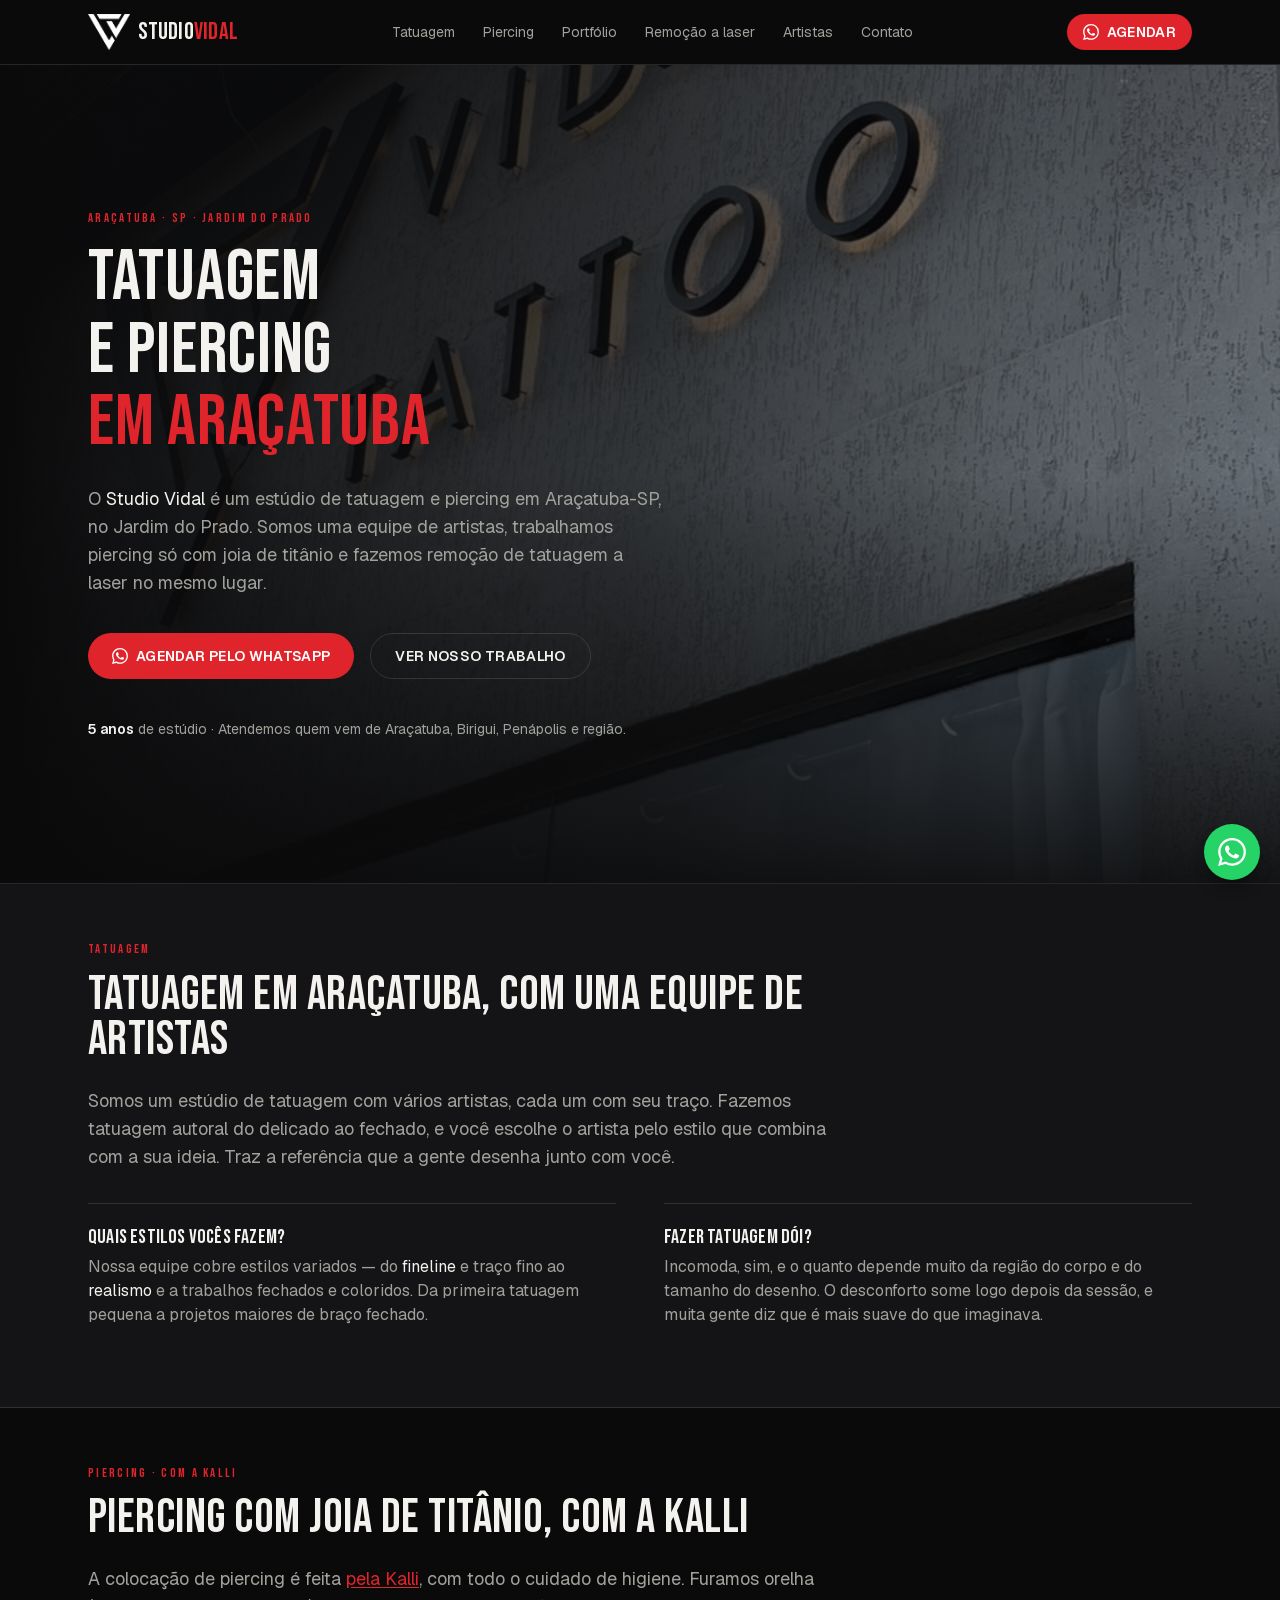
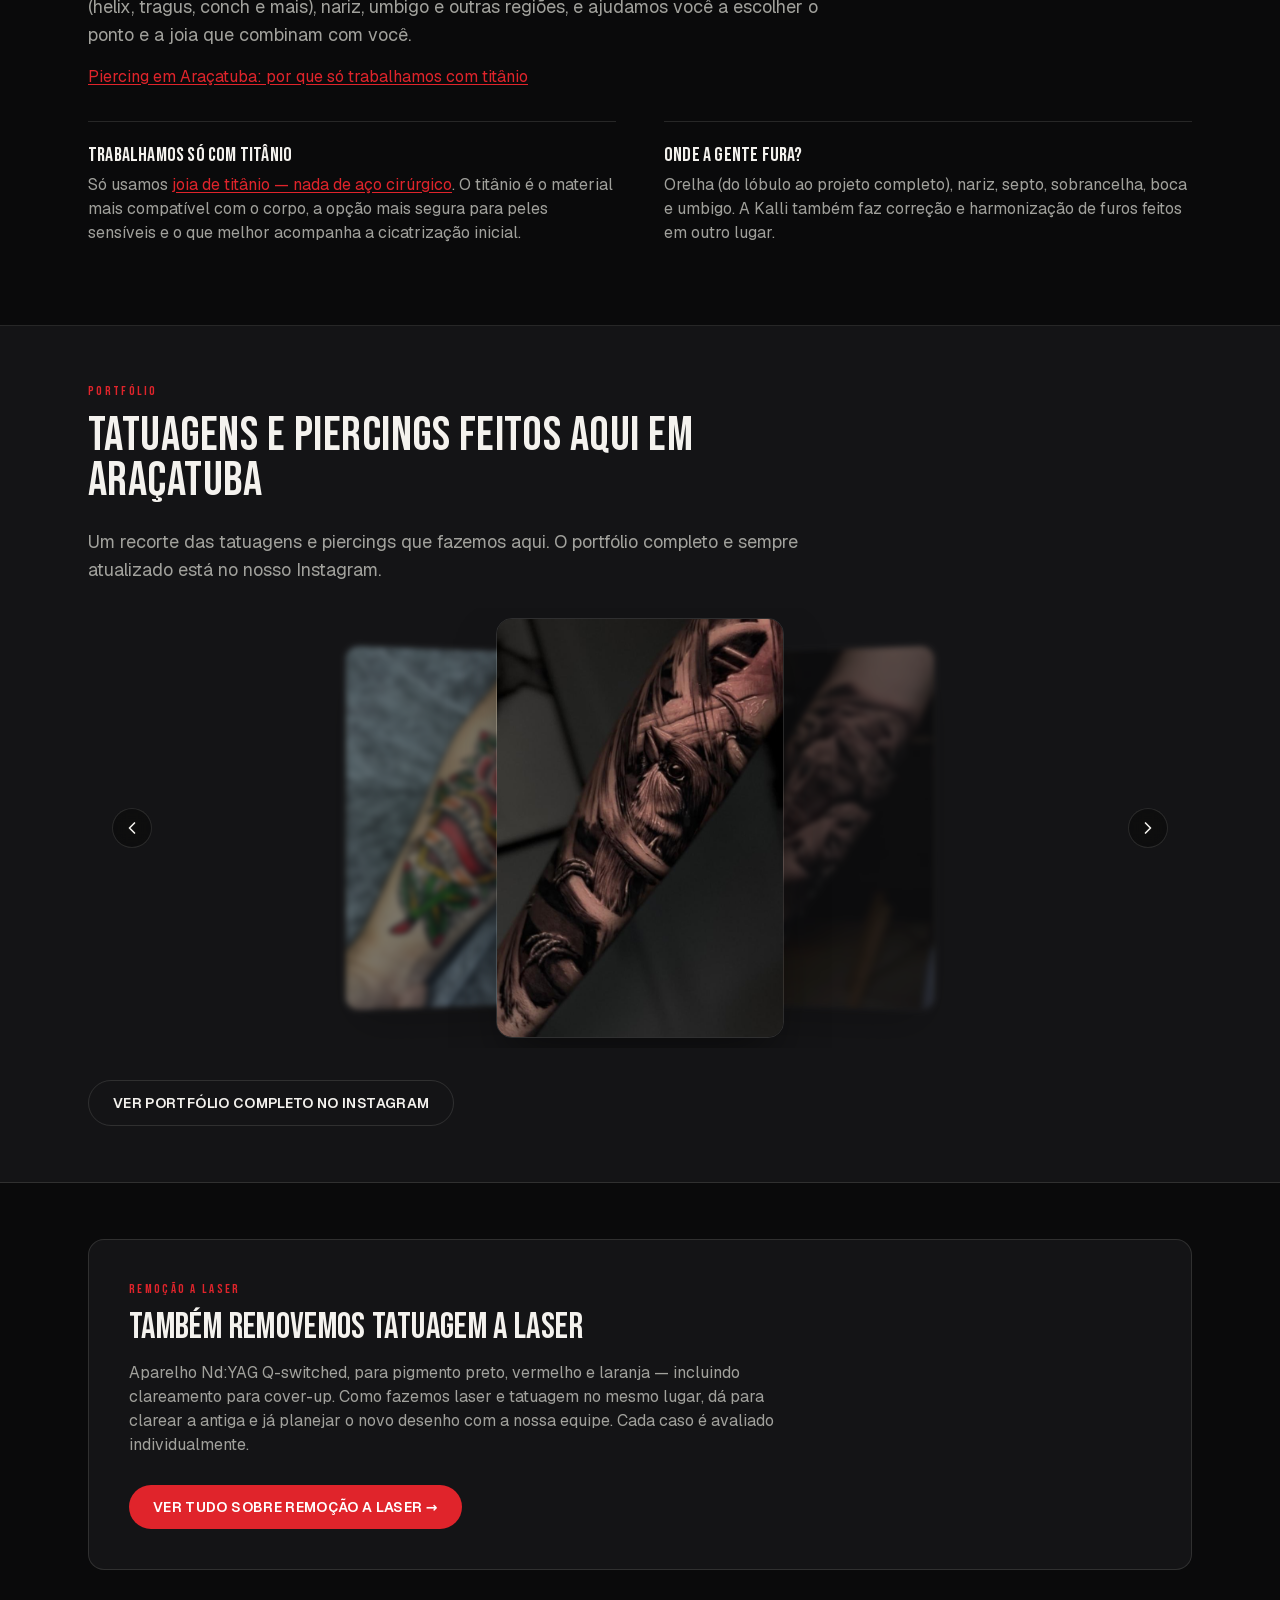
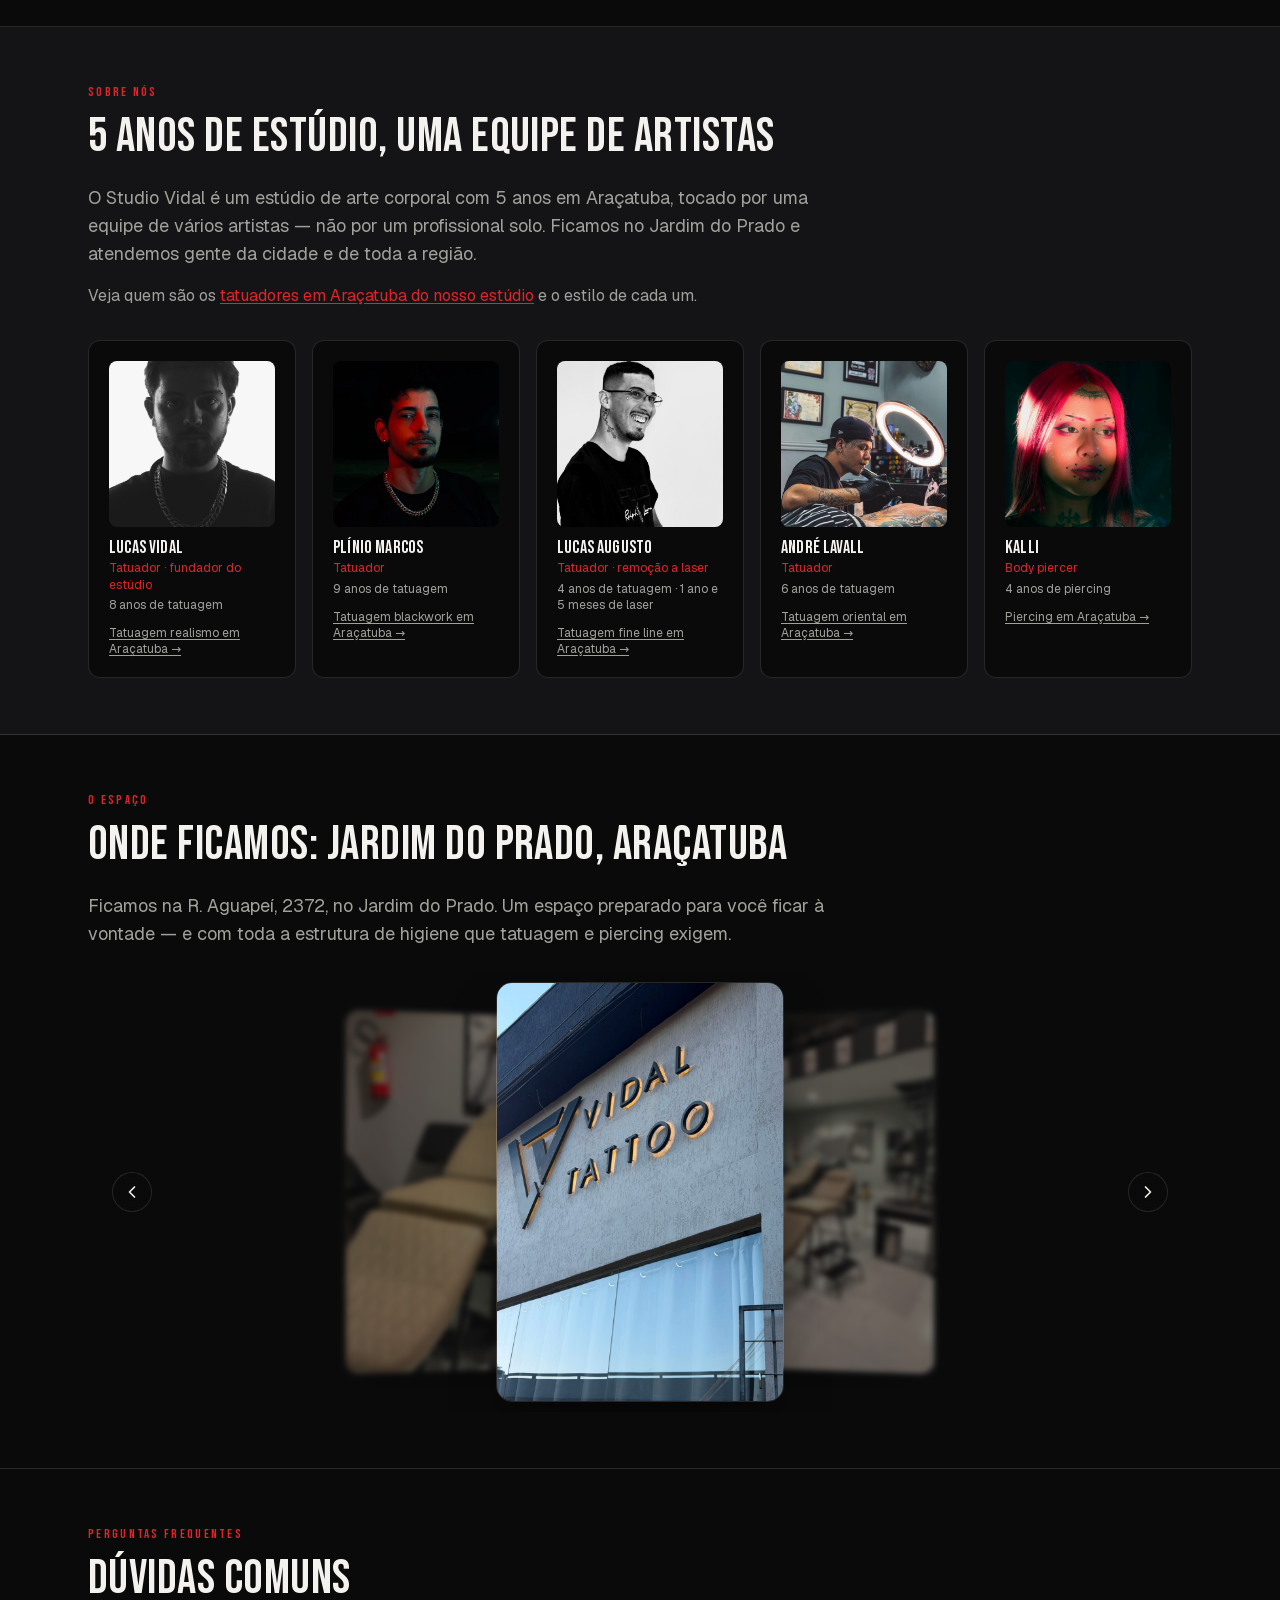
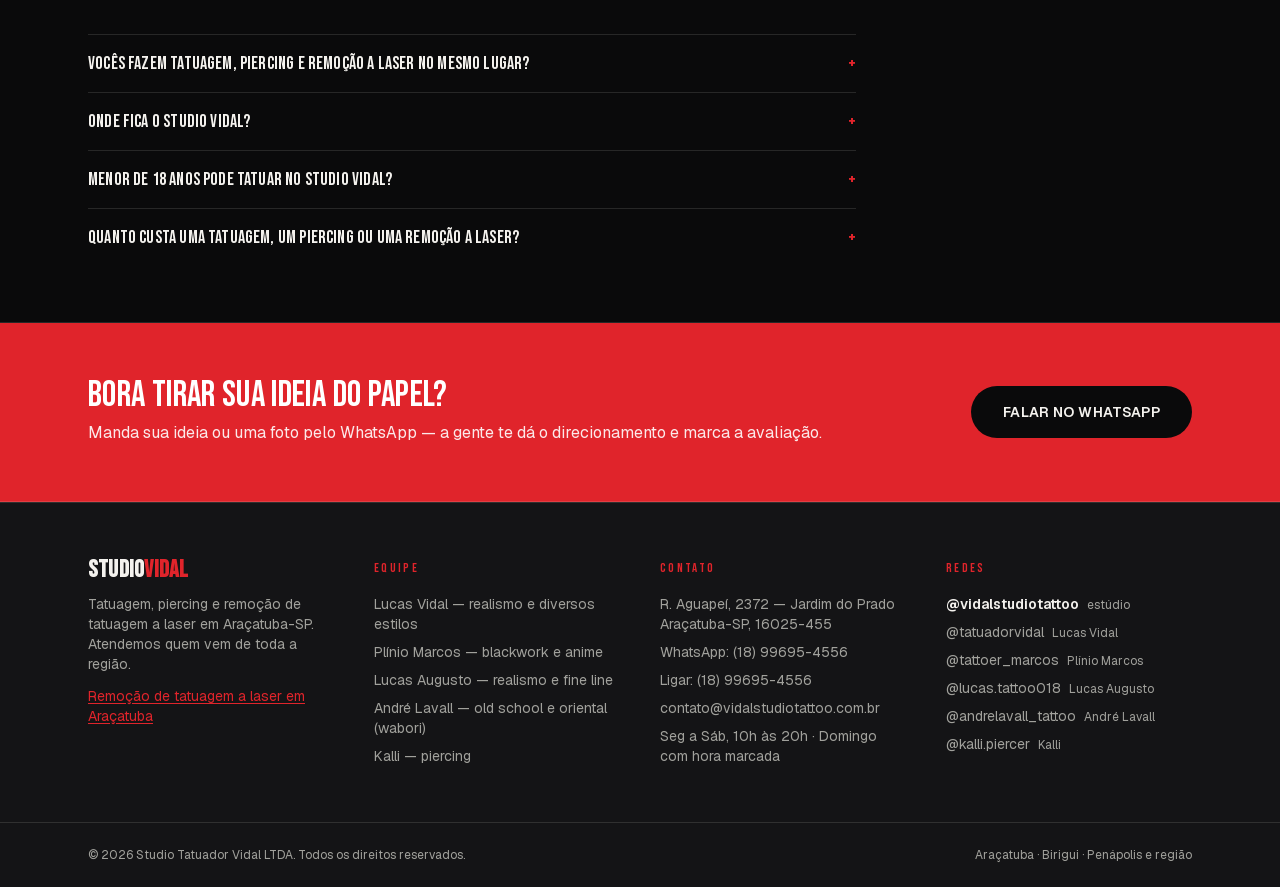
==== index.html @ 3c104952 "Atualiza o site - 13/11/2026 20:32" ====
<!DOCTYPE html><html lang="pt-BR" class="geist_286012c1-module__On7J0G__variable bebas_neue_35dde67c-module__gbz6pq__variable h-full"><head><meta charSet="utf-8"/><meta name="viewport" content="width=device-width, initial-scale=1"/><link rel="preload" href="/_next/static/media/7178b3e590c64307-s.p.21jp631_3pja2.woff2" as="font" crossorigin="" type="font/woff2"/><link rel="preload" href="/_next/static/media/caa3a2e1cccd8315-s.p.0wgildi0cnwt9.woff2" as="font" crossorigin="" type="font/woff2"/><link rel="preload" href="/_next/static/media/fabcf92ba1ccea36-s.p.1w_qz2ahumqmz.woff2" as="font" crossorigin="" type="font/woff2"/><link rel="preload" as="image" href="/logo.png"/><link rel="preload" href="/studio.jpg" as="image"/><link rel="preload" as="image" href="/artistas/lucas-vidal/01.jpg"/><link rel="preload" as="image" href="/artistas/lucas-vidal/02.jpg"/><link rel="preload" as="image" href="/artistas/kalli/01.jpg"/><link rel="preload" as="image" href="/artistas/kalli/02.jpg"/><link rel="preload" as="image" href="/artistas/plinio/01.jpg"/><link rel="preload" as="image" href="/artistas/plinio/02.jpg"/><link rel="preload" as="image" href="/artistas/lucas-augusto/01.jpg"/><link rel="preload" as="image" href="/artistas/lucas-augusto/02.jpg"/><link rel="stylesheet" href="/_next/static/chunks/0r72zxh0zx0b0.css" data-precedence="next"/><link rel="preload" as="script" fetchPriority="low" href="/_next/static/chunks/3l04zcqx63h3y.js"/><script src="/_next/static/chunks/3smteaqlw7m56.js" async=""></script><script src="/_next/static/chunks/08ttfj81-47mu.js" async=""></script><script src="/_next/static/chunks/turbopack-2fn_jka5vi9vg.js" async=""></script><script src="/_next/static/chunks/3fntmmi971322.js" async="" crossorigin=""></script><script src="/_next/static/chunks/0rp-hp2q_l__x.js" async="" crossorigin=""></script><script src="/_next/static/chunks/1qejp_rxmei7q.js" async="" crossorigin=""></script><link rel="preload" href="/artistas/lucas-vidal/perfil.jpg" as="image"/><link rel="preload" href="/artistas/plinio/perfil.jpg" as="image"/><link rel="preload" href="/artistas/lucas-augusto/perfil.jpg" as="image"/><link rel="preload" href="/artistas/andre-lavall/perfil.jpg" as="image"/><link rel="preload" href="/artistas/kalli/perfil.jpg" as="image"/><link rel="preload" as="image" href="/artistas/andre-lavall/01.jpg"/><link rel="preload" as="image" href="/artistas/andre-lavall/02.jpg"/><link rel="preload" as="image" href="/estudio/01.jpg"/><link rel="preload" as="image" href="/estudio/02.jpg"/><link rel="preload" as="image" href="/estudio/03.jpg"/><meta name="next-size-adjust" content=""/><title>Tatuador em Araçatuba — Tatuagem e Piercing | Studio Vidal</title><meta name="description" content="Tatuador em Araçatuba-SP: tatuagem autoral com vários artistas, piercing só com joia de titânio e remoção a laser. Jardim do Prado. Agende pelo WhatsApp."/><meta name="robots" content="index, follow"/><link rel="canonical" href="https://vidalstudiotattoo.com.br/"/><meta name="google-site-verification" content="hvZZctJJMVmrsGWq0S1Wy24OekyN2QrZqn3JxtMqLF4"/><meta property="og:title" content="Studio Vidal — Estúdio de tatuagem e piercing em Araçatuba"/><meta property="og:description" content="Estúdio de tatuagem, piercing e remoção de tatuagem a laser em Araçatuba-SP."/><meta property="og:url" content="https://vidalstudiotattoo.com.br/"/><meta property="og:site_name" content="Studio Vidal"/><meta property="og:locale" content="pt_BR"/><meta property="og:image" content="https://vidalstudiotattoo.com.br/og.jpg"/><meta property="og:image:width" content="1200"/><meta property="og:image:height" content="630"/><meta property="og:image:alt" content="Fachada do Studio Vidal em Araçatuba-SP"/><meta property="og:type" content="website"/><meta name="twitter:card" content="summary_large_image"/><meta name="twitter:title" content="Studio Vidal — Estúdio de tatuagem e piercing em Araçatuba"/><meta name="twitter:description" content="Estúdio de tatuagem, piercing e remoção de tatuagem a laser em Araçatuba-SP."/><meta name="twitter:image" content="https://vidalstudiotattoo.com.br/og.jpg"/><meta name="twitter:image:alt" content="Fachada do Studio Vidal em Araçatuba-SP"/><meta name="twitter:image:width" content="1200"/><meta name="twitter:image:height" content="630"/><link rel="icon" href="/icon.png?icon.0lt39u8jc4_on.png" sizes="512x512" type="image/png"/><script src="/_next/static/chunks/0cz1d0mv5g_q7.js" noModule=""></script></head><body class="min-h-full flex flex-col bg-ink text-bone"><div hidden=""><!--$--><!--/$--></div><script type="application/ld+json">{"@context":"https://schema.org","@type":"TattooParlor","name":"Studio Vidal","alternateName":"Vidal Tattoo","description":"Estúdio de arte corporal em Araçatuba-SP: tatuagem autoral, colocação de piercing e remoção de tatuagem a laser (Nd:YAG Q-switched).","url":"https://vidalstudiotattoo.com.br","telephone":"+5518996954556","email":"contato@vidalstudiotattoo.com.br","priceRange":"$$","image":"https://vidalstudiotattoo.com.br/og.jpg","address":{"@type":"PostalAddress","streetAddress":"R. Aguapeí, 2372","addressLocality":"Araçatuba","addressRegion":"SP","postalCode":"16025-455","addressCountry":"BR"},"geo":{"@type":"GeoCoordinates","latitude":-21.2087,"longitude":-50.4326},"areaServed":[{"@type":"City","name":"Araçatuba"},{"@type":"City","name":"Birigui"},{"@type":"City","name":"Penápolis"}],"openingHoursSpecification":[{"@type":"OpeningHoursSpecification","dayOfWeek":["Monday","Tuesday","Wednesday","Thursday","Friday","Saturday"],"opens":"10:00","closes":"20:00"}],"sameAs":["https://www.instagram.com/vidalstudiotattoo/","https://www.instagram.com/tatuadorvidal/"],"employee":[{"@type":"Person","name":"Lucas Vidal","jobTitle":"Tatuador · fundador do estúdio","url":"https://vidalstudiotattoo.com.br/artistas/lucas-vidal/","sameAs":["https://instagram.com/tatuadorvidal"]},{"@type":"Person","name":"Plínio Marcos","jobTitle":"Tatuador","url":"https://vidalstudiotattoo.com.br/artistas/plinio/","sameAs":["https://instagram.com/tattoer_marcos"]},{"@type":"Person","name":"Lucas Augusto","jobTitle":"Tatuador · remoção a laser","url":"https://vidalstudiotattoo.com.br/artistas/lucas-augusto/","sameAs":["https://instagram.com/lucas.tattoo018"]},{"@type":"Person","name":"André Lavall","jobTitle":"Tatuador","url":"https://vidalstudiotattoo.com.br/artistas/andre-lavall/","sameAs":["https://instagram.com/andrelavall_tattoo"]},{"@type":"Person","name":"Kalli","jobTitle":"Body piercer","url":"https://vidalstudiotattoo.com.br/artistas/kalli/","sameAs":["https://instagram.com/kalli.piercer"]}],"makesOffer":[{"@type":"Offer","itemOffered":{"@type":"Service","name":"Remoção de tatuagem a laser","url":"https://vidalstudiotattoo.com.br/remocao-de-tatuagem-a-laser-aracatuba/"}},{"@type":"Offer","itemOffered":{"@type":"Service","name":"Tatuagem autoral"}},{"@type":"Offer","itemOffered":{"@type":"Service","name":"Colocação de piercing","url":"https://vidalstudiotattoo.com.br/piercing-aracatuba/"}}]}</script><script type="application/ld+json">{"@context":"https://schema.org","@type":"FAQPage","mainEntity":[{"@type":"Question","name":"Vocês fazem tatuagem, piercing e remoção a laser no mesmo lugar?","acceptedAnswer":{"@type":"Answer","text":"Sim. O Studio Vidal reúne os três serviços num só endereço em Araçatuba: tatuagem autoral com vários artistas, colocação de piercing com a Kalli e remoção de tatuagem a laser com aparelho Nd:YAG Q-switched. Dá para clarear uma tatuagem antiga no laser e já planejar o cover-up com a nossa equipe."}},{"@type":"Question","name":"Onde fica o Studio Vidal?","acceptedAnswer":{"@type":"Answer","text":"Ficamos na R. Aguapeí, 2372, Jardim do Prado, Araçatuba-SP, CEP 16025-455. O atendimento é só presencial, e recebemos clientes de Araçatuba, Birigui, Penápolis e cidades da região."}},{"@type":"Question","name":"Menor de 18 anos pode tatuar no Studio Vidal?","acceptedAnswer":{"@type":"Answer","text":"Não fazemos tatuagem em menor de 18 anos."}},{"@type":"Question","name":"Quanto custa uma tatuagem, um piercing ou uma remoção a laser?","acceptedAnswer":{"@type":"Answer","text":"O valor depende do que você quer: tamanho e estilo da tatuagem, tipo de piercing e joia, ou tamanho e cores da tatuagem a remover. Por isso o orçamento é sempre por avaliação. Envie uma foto ou a sua ideia pelo WhatsApp para receber o direcionamento."}}]}</script><span id="top"></span><header class="sticky top-0 z-50 border-b border-line bg-ink/90 backdrop-blur"><div class="container-x flex h-16 items-center justify-between"><a href="/" class="flex items-center gap-2" aria-label="Studio Vidal"><img src="/logo.png" alt="" aria-hidden="true" class="h-9 w-auto [filter:brightness(0)_invert(1)]"/><span class="font-display text-2xl tracking-wide">Studio<span class="text-accent">Vidal</span></span></a><nav class="hidden items-center gap-7 md:flex"><a href="/#tatuagem" class="text-sm text-muted transition-colors hover:text-bone">Tatuagem</a><a href="/piercing-aracatuba/" class="text-sm text-muted transition-colors hover:text-bone">Piercing</a><a href="/#portfolio" class="text-sm text-muted transition-colors hover:text-bone">Portfólio</a><a href="/remocao-de-tatuagem-a-laser-aracatuba/" class="text-sm text-muted transition-colors hover:text-bone">Remoção a laser</a><a href="/artistas/" class="text-sm text-muted transition-colors hover:text-bone">Artistas</a><a href="/#contato" class="text-sm text-muted transition-colors hover:text-bone">Contato</a></nav><div class="hidden md:block"><a href="https://wa.me/5518996954556?text=Ol%C3%A1!%20Vim%20pelo%20site%20e%20gostaria%20de%20uma%20informa%C3%A7%C3%A3o." target="_blank" rel="noopener noreferrer" class="inline-flex items-center justify-center gap-2 rounded-full px-6 py-3 text-sm font-semibold uppercase tracking-wide transition-colors bg-accent text-white hover:bg-accent-hover !py-2 !px-4"><svg viewBox="0 0 24 24" aria-hidden="true" class="h-4 w-4 fill-current"><path d="M17.472 14.382c-.297-.149-1.758-.867-2.03-.967-.273-.099-.471-.148-.67.15-.197.297-.767.966-.94 1.164-.173.199-.347.223-.644.075-.297-.15-1.255-.463-2.39-1.475-.883-.788-1.48-1.761-1.653-2.059-.173-.297-.018-.458.13-.606.134-.133.297-.347.446-.52.149-.174.198-.298.298-.497.099-.198.05-.371-.025-.52-.075-.149-.669-1.612-.916-2.207-.242-.579-.487-.5-.669-.51l-.57-.01c-.198 0-.52.074-.792.372-.272.297-1.04 1.016-1.04 2.479 0 1.462 1.065 2.875 1.213 3.074.149.198 2.096 3.2 5.077 4.487.709.306 1.262.489 1.694.625.712.227 1.36.195 1.871.118.571-.085 1.758-.719 2.006-1.413.248-.694.248-1.289.173-1.413-.074-.124-.272-.198-.57-.347m-5.421 7.403h-.004a9.87 9.87 0 01-5.031-1.378l-.361-.214-3.741.982.998-3.648-.235-.374a9.86 9.86 0 01-1.51-5.26c.001-5.45 4.436-9.884 9.888-9.884 2.64 0 5.122 1.03 6.988 2.898a9.825 9.825 0 012.893 6.994c-.003 5.45-4.437 9.884-9.885 9.884m8.413-18.297A11.815 11.815 0 0012.05 0C5.495 0 .16 5.335.157 11.892c0 2.096.547 4.142 1.588 5.945L.057 24l6.305-1.654a11.882 11.882 0 005.683 1.448h.005c6.554 0 11.89-5.335 11.893-11.893a11.821 11.821 0 00-3.48-8.413z"></path></svg>Agendar</a></div><button type="button" aria-label="Abrir menu" aria-expanded="false" class="md:hidden"><span class="block h-0.5 w-6 bg-bone"></span><span class="mt-1.5 block h-0.5 w-6 bg-bone"></span><span class="mt-1.5 block h-0.5 w-6 bg-bone"></span></button></div></header><main class="flex-1"><section class="relative isolate overflow-hidden border-b border-line"><div class="absolute inset-0 -z-10"><img src="/studio.jpg" alt="" aria-hidden="true" class="h-full w-full object-cover object-center contrast-110 grayscale-[0.55]"/><div class="absolute inset-0 bg-ink/25"></div><div class="absolute inset-0 bg-gradient-to-r from-ink via-ink/65 to-transparent"></div><div class="absolute inset-0 bg-gradient-to-t from-ink/90 via-transparent to-ink/25"></div></div><div class="container-x py-28 md:py-36"><p class="kicker mb-4">Araçatuba · SP · Jardim do Prado</p><h1 class="font-display text-5xl leading-[0.9] sm:text-6xl md:text-7xl">Tatuagem<!-- --> <span class="mt-1 block">e piercing</span> <span class="mt-1 block text-accent">em Araçatuba</span></h1><p class="mt-7 max-w-xl text-lg text-muted">O <span class="text-bone">Studio Vidal</span> é um estúdio de tatuagem e piercing em Araçatuba-SP, no Jardim do Prado. Somos uma equipe de artistas, trabalhamos piercing só com joia de titânio e fazemos remoção de tatuagem a laser no mesmo lugar.</p><div class="mt-9 flex flex-wrap gap-4"><a href="https://wa.me/5518996954556?text=Ol%C3%A1!%20Vim%20pelo%20site%20e%20gostaria%20de%20uma%20informa%C3%A7%C3%A3o." target="_blank" rel="noopener noreferrer" class="inline-flex items-center justify-center gap-2 rounded-full px-6 py-3 text-sm font-semibold uppercase tracking-wide transition-colors bg-accent text-white hover:bg-accent-hover "><svg viewBox="0 0 24 24" aria-hidden="true" class="h-4 w-4 fill-current"><path d="M17.472 14.382c-.297-.149-1.758-.867-2.03-.967-.273-.099-.471-.148-.67.15-.197.297-.767.966-.94 1.164-.173.199-.347.223-.644.075-.297-.15-1.255-.463-2.39-1.475-.883-.788-1.48-1.761-1.653-2.059-.173-.297-.018-.458.13-.606.134-.133.297-.347.446-.52.149-.174.198-.298.298-.497.099-.198.05-.371-.025-.52-.075-.149-.669-1.612-.916-2.207-.242-.579-.487-.5-.669-.51l-.57-.01c-.198 0-.52.074-.792.372-.272.297-1.04 1.016-1.04 2.479 0 1.462 1.065 2.875 1.213 3.074.149.198 2.096 3.2 5.077 4.487.709.306 1.262.489 1.694.625.712.227 1.36.195 1.871.118.571-.085 1.758-.719 2.006-1.413.248-.694.248-1.289.173-1.413-.074-.124-.272-.198-.57-.347m-5.421 7.403h-.004a9.87 9.87 0 01-5.031-1.378l-.361-.214-3.741.982.998-3.648-.235-.374a9.86 9.86 0 01-1.51-5.26c.001-5.45 4.436-9.884 9.888-9.884 2.64 0 5.122 1.03 6.988 2.898a9.825 9.825 0 012.893 6.994c-.003 5.45-4.437 9.884-9.885 9.884m8.413-18.297A11.815 11.815 0 0012.05 0C5.495 0 .16 5.335.157 11.892c0 2.096.547 4.142 1.588 5.945L.057 24l6.305-1.654a11.882 11.882 0 005.683 1.448h.005c6.554 0 11.89-5.335 11.893-11.893a11.821 11.821 0 00-3.48-8.413z"></path></svg>Agendar pelo WhatsApp</a><a href="#portfolio" class="inline-flex items-center justify-center rounded-full border border-bone/30 px-6 py-3 text-sm font-semibold uppercase tracking-wide text-bone transition-colors hover:border-accent hover:text-accent">Ver nosso trabalho</a></div><p class="mt-10 text-sm text-muted"><span class="font-semibold text-bone">5 anos</span> de estúdio · Atendemos quem vem de Araçatuba, Birigui, Penápolis e região.</p></div></section><section id="tatuagem" class="border-b border-line bg-surface"><div class="container-x py-14"><p class="kicker mb-3">Tatuagem</p><h2 class="font-display max-w-3xl text-4xl sm:text-5xl">Tatuagem em Araçatuba, com uma equipe de artistas</h2><p class="mt-6 max-w-3xl text-lg text-muted">Somos um estúdio de tatuagem com vários artistas, cada um com seu traço. Fazemos tatuagem autoral do delicado ao fechado, e você escolhe o artista pelo estilo que combina com a sua ideia. Traz a referência que a gente desenha junto com você.</p><div class="mt-8 grid gap-x-12 md:grid-cols-2"><div class="border-t border-line py-6"><h3 class="font-display text-xl text-bone">Quais estilos vocês fazem?</h3><div class="mt-2 space-y-2 text-muted"><p>Nossa equipe cobre estilos variados — do<!-- --> <span class="text-bone">fineline</span> e traço fino ao<!-- --> <span class="text-bone">realismo</span> e a trabalhos fechados e coloridos. Da primeira tatuagem pequena a projetos maiores de braço fechado.</p></div></div><div class="border-t border-line py-6"><h3 class="font-display text-xl text-bone">Fazer tatuagem dói?</h3><div class="mt-2 space-y-2 text-muted"><p>Incomoda, sim, e o quanto depende muito da região do corpo e do tamanho do desenho. O desconforto some logo depois da sessão, e muita gente diz que é mais suave do que imaginava.</p></div></div></div></div></section><section id="piercing" class="border-b border-line"><div class="container-x py-14"><p class="kicker mb-3">Piercing · com a Kalli</p><h2 class="font-display max-w-3xl text-4xl sm:text-5xl">Piercing com joia de titânio, com a Kalli</h2><p class="mt-6 max-w-3xl text-lg text-muted">A colocação de piercing é feita<!-- --> <a href="/artistas/kalli/" class="text-accent underline underline-offset-2">pela Kalli</a>, com todo o cuidado de higiene. Furamos orelha (helix, tragus, conch e mais), nariz, umbigo e outras regiões, e ajudamos você a escolher o ponto e a joia que combinam com você.</p><p class="mt-4 max-w-3xl text-muted"><a href="/piercing-aracatuba/" class="text-accent underline underline-offset-2">Piercing em Araçatuba: por que só trabalhamos com titânio</a></p><div class="mt-8 grid gap-x-12 md:grid-cols-2"><div class="border-t border-line py-6"><h3 class="font-display text-xl text-bone">Trabalhamos só com titânio</h3><div class="mt-2 space-y-2 text-muted"><p>Só usamos<!-- --> <a href="/piercing-aracatuba/" class="text-accent underline underline-offset-2">joia de titânio — nada de aço cirúrgico</a>. O titânio é o material mais compatível com o corpo, a opção mais segura para peles sensíveis e o que melhor acompanha a cicatrização inicial.</p></div></div><div class="border-t border-line py-6"><h3 class="font-display text-xl text-bone">Onde a gente fura?</h3><div class="mt-2 space-y-2 text-muted"><p>Orelha (do lóbulo ao projeto completo), nariz, septo, sobrancelha, boca e umbigo. A Kalli também faz correção e harmonização de furos feitos em outro lugar.</p></div></div></div></div></section><section id="portfolio" class="border-b border-line bg-surface"><div class="container-x py-14"><p class="kicker mb-3">Portfólio</p><h2 class="font-display max-w-3xl text-4xl sm:text-5xl">Tatuagens e piercings feitos aqui em Araçatuba</h2><p class="mt-6 max-w-3xl text-lg text-muted">Um recorte das tatuagens e piercings que fazemos aqui. O portfólio completo e sempre atualizado está no nosso Instagram.</p><div class="mt-6"><div class="relative w-full"><div class="relative flex h-[340px] w-full items-center justify-center overflow-hidden [perspective:1000px] md:h-[440px]"><div class="absolute flex h-72 w-52 items-center justify-center transition-all duration-500 ease-in-out md:h-[420px] md:w-72" style="transform:translateX(0%) scale(1) rotateY(0deg);z-index:10;opacity:1;filter:blur(0px);visibility:visible"><img src="/artistas/lucas-vidal/01.jpg" alt="Tatuagem de Lucas Vidal — Studio Vidal Araçatuba 1" class="h-full w-full rounded-2xl border border-line object-cover shadow-2xl shadow-black/50"/></div><div class="absolute flex h-72 w-52 items-center justify-center transition-all duration-500 ease-in-out md:h-[420px] md:w-72" style="transform:translateX(58%) scale(0.85) rotateY(-10deg);z-index:5;opacity:0.45;filter:blur(3px);visibility:visible"><img src="/artistas/lucas-vidal/02.jpg" alt="Tatuagem de Lucas Vidal — Studio Vidal Araçatuba 2" class="h-full w-full rounded-2xl border border-line object-cover shadow-2xl shadow-black/50"/></div><div class="absolute flex h-72 w-52 items-center justify-center transition-all duration-500 ease-in-out md:h-[420px] md:w-72" style="transform:translateX(116%) scale(0.7) rotateY(-20deg);z-index:1;opacity:0;filter:blur(3px);visibility:hidden"><img src="/artistas/kalli/01.jpg" alt="Piercing de Kalli — Studio Vidal Araçatuba 1" class="h-full w-full rounded-2xl border border-line object-cover shadow-2xl shadow-black/50"/></div><div class="absolute flex h-72 w-52 items-center justify-center transition-all duration-500 ease-in-out md:h-[420px] md:w-72" style="transform:translateX(174%) scale(0.7) rotateY(-30deg);z-index:1;opacity:0;filter:blur(3px);visibility:hidden"><img src="/artistas/kalli/02.jpg" alt="Piercing de Kalli — Studio Vidal Araçatuba 2" class="h-full w-full rounded-2xl border border-line object-cover shadow-2xl shadow-black/50"/></div><div class="absolute flex h-72 w-52 items-center justify-center transition-all duration-500 ease-in-out md:h-[420px] md:w-72" style="transform:translateX(232%) scale(0.7) rotateY(-40deg);z-index:1;opacity:0;filter:blur(3px);visibility:hidden"><img src="/artistas/plinio/01.jpg" alt="Tatuagem de Plínio Marcos — Studio Vidal Araçatuba 1" class="h-full w-full rounded-2xl border border-line object-cover shadow-2xl shadow-black/50"/></div><div class="absolute flex h-72 w-52 items-center justify-center transition-all duration-500 ease-in-out md:h-[420px] md:w-72" style="transform:translateX(290%) scale(0.7) rotateY(-50deg);z-index:1;opacity:0;filter:blur(3px);visibility:hidden"><img src="/artistas/plinio/02.jpg" alt="Tatuagem de Plínio Marcos — Studio Vidal Araçatuba 2" class="h-full w-full rounded-2xl border border-line object-cover shadow-2xl shadow-black/50"/></div><div class="absolute flex h-72 w-52 items-center justify-center transition-all duration-500 ease-in-out md:h-[420px] md:w-72" style="transform:translateX(-232%) scale(0.7) rotateY(40deg);z-index:1;opacity:0;filter:blur(3px);visibility:hidden"><img src="/artistas/lucas-augusto/01.jpg" alt="Tatuagem de Lucas Augusto — Studio Vidal Araçatuba 1" class="h-full w-full rounded-2xl border border-line object-cover shadow-2xl shadow-black/50"/></div><div class="absolute flex h-72 w-52 items-center justify-center transition-all duration-500 ease-in-out md:h-[420px] md:w-72" style="transform:translateX(-174%) scale(0.7) rotateY(30deg);z-index:1;opacity:0;filter:blur(3px);visibility:hidden"><img src="/artistas/lucas-augusto/02.jpg" alt="Tatuagem de Lucas Augusto — Studio Vidal Araçatuba 2" class="h-full w-full rounded-2xl border border-line object-cover shadow-2xl shadow-black/50"/></div><div class="absolute flex h-72 w-52 items-center justify-center transition-all duration-500 ease-in-out md:h-[420px] md:w-72" style="transform:translateX(-116%) scale(0.7) rotateY(20deg);z-index:1;opacity:0;filter:blur(3px);visibility:hidden"><img src="/artistas/andre-lavall/01.jpg" alt="Tatuagem de André Lavall — Studio Vidal Araçatuba 1" class="h-full w-full rounded-2xl border border-line object-cover shadow-2xl shadow-black/50"/></div><div class="absolute flex h-72 w-52 items-center justify-center transition-all duration-500 ease-in-out md:h-[420px] md:w-72" style="transform:translateX(-58%) scale(0.85) rotateY(10deg);z-index:5;opacity:0.45;filter:blur(3px);visibility:visible"><img src="/artistas/andre-lavall/02.jpg" alt="Tatuagem de André Lavall — Studio Vidal Araçatuba 2" class="h-full w-full rounded-2xl border border-line object-cover shadow-2xl shadow-black/50"/></div></div><button type="button" aria-label="Anterior" class="absolute left-2 top-1/2 z-20 flex h-10 w-10 -translate-y-1/2 items-center justify-center rounded-full border border-line bg-ink/60 text-bone backdrop-blur transition-colors hover:border-accent hover:text-accent sm:left-6"><svg xmlns="http://www.w3.org/2000/svg" width="24" height="24" viewBox="0 0 24 24" fill="none" stroke="currentColor" stroke-width="2" stroke-linecap="round" stroke-linejoin="round" class="lucide lucide-chevron-left h-5 w-5" aria-hidden="true"><path d="m15 18-6-6 6-6"></path></svg></button><button type="button" aria-label="Próximo" class="absolute right-2 top-1/2 z-20 flex h-10 w-10 -translate-y-1/2 items-center justify-center rounded-full border border-line bg-ink/60 text-bone backdrop-blur transition-colors hover:border-accent hover:text-accent sm:right-6"><svg xmlns="http://www.w3.org/2000/svg" width="24" height="24" viewBox="0 0 24 24" fill="none" stroke="currentColor" stroke-width="2" stroke-linecap="round" stroke-linejoin="round" class="lucide lucide-chevron-right h-5 w-5" aria-hidden="true"><path d="m9 18 6-6-6-6"></path></svg></button></div></div><div class="mt-8"><a href="https://www.instagram.com/vidalstudiotattoo/" target="_blank" rel="noopener noreferrer" class="inline-flex items-center justify-center rounded-full border border-bone/30 px-6 py-3 text-sm font-semibold uppercase tracking-wide text-bone transition-colors hover:border-accent hover:text-accent">Ver portfólio completo no Instagram</a></div></div></section><section id="laser" class="border-b border-line"><div class="container-x py-14"><div class="rounded-2xl border border-line bg-surface p-8 md:p-10"><p class="kicker mb-3">Remoção a laser</p><h2 class="font-display max-w-2xl text-3xl sm:text-4xl">Também removemos tatuagem a laser</h2><p class="mt-4 max-w-2xl text-muted">Aparelho Nd:YAG Q-switched, para pigmento preto, vermelho e laranja — incluindo clareamento para cover-up. Como fazemos laser e tatuagem no mesmo lugar, dá para clarear a antiga e já planejar o novo desenho com a nossa equipe. Cada caso é avaliado individualmente.</p><a href="/remocao-de-tatuagem-a-laser-aracatuba/" class="mt-7 inline-flex items-center justify-center rounded-full bg-accent px-6 py-3 text-sm font-semibold uppercase tracking-wide text-white transition-colors hover:bg-accent-hover">Ver tudo sobre remoção a laser →</a></div></div></section><section id="equipe" class="border-b border-line bg-surface"><div class="container-x py-14"><p class="kicker mb-3">Sobre nós</p><h2 class="font-display max-w-3xl text-4xl sm:text-5xl">5 anos de estúdio, uma equipe de artistas</h2><p class="mt-6 max-w-3xl text-lg text-muted">O Studio Vidal é um estúdio de arte corporal com 5 anos em Araçatuba, tocado por uma equipe de vários artistas — não por um profissional solo. Ficamos no Jardim do Prado e atendemos gente da cidade e de toda a região.</p><p class="mt-4 max-w-3xl text-muted">Veja quem são os<!-- --> <a href="/artistas/" class="text-accent underline underline-offset-2">tatuadores em Araçatuba do nosso estúdio</a> <!-- -->e o estilo de cada um.</p><div class="mt-8 grid grid-cols-2 gap-3 sm:grid-cols-3 sm:gap-4 lg:grid-cols-5"><a href="/artistas/lucas-vidal/" class="group flex flex-col rounded-xl border border-line bg-ink p-4 transition-colors hover:border-accent sm:p-5"><img src="/artistas/lucas-vidal/perfil.jpg" alt="Lucas Vidal — Tatuador · fundador do estúdio no Studio Vidal" class="mb-3 aspect-square w-full rounded-lg object-cover"/><p class="font-display text-base leading-tight sm:text-lg">Lucas Vidal</p><p class="mt-1 text-xs leading-snug text-accent">Tatuador · fundador do estúdio</p><p class="mt-1 text-xs text-muted">8 anos de tatuagem</p><span class="mt-3 text-xs text-muted underline underline-offset-2 group-hover:text-bone">Tatuagem realismo em Araçatuba<!-- --> →</span></a><a href="/artistas/plinio/" class="group flex flex-col rounded-xl border border-line bg-ink p-4 transition-colors hover:border-accent sm:p-5"><img src="/artistas/plinio/perfil.jpg" alt="Plínio Marcos — Tatuador no Studio Vidal" class="mb-3 aspect-square w-full rounded-lg object-cover"/><p class="font-display text-base leading-tight sm:text-lg">Plínio Marcos</p><p class="mt-1 text-xs leading-snug text-accent">Tatuador</p><p class="mt-1 text-xs text-muted">9 anos de tatuagem</p><span class="mt-3 text-xs text-muted underline underline-offset-2 group-hover:text-bone">Tatuagem blackwork em Araçatuba<!-- --> →</span></a><a href="/artistas/lucas-augusto/" class="group flex flex-col rounded-xl border border-line bg-ink p-4 transition-colors hover:border-accent sm:p-5"><img src="/artistas/lucas-augusto/perfil.jpg" alt="Lucas Augusto — Tatuador · remoção a laser no Studio Vidal" class="mb-3 aspect-square w-full rounded-lg object-cover"/><p class="font-display text-base leading-tight sm:text-lg">Lucas Augusto</p><p class="mt-1 text-xs leading-snug text-accent">Tatuador · remoção a laser</p><p class="mt-1 text-xs text-muted">4 anos de tatuagem · 1 ano e 5 meses de laser</p><span class="mt-3 text-xs text-muted underline underline-offset-2 group-hover:text-bone">Tatuagem fine line em Araçatuba<!-- --> →</span></a><a href="/artistas/andre-lavall/" class="group flex flex-col rounded-xl border border-line bg-ink p-4 transition-colors hover:border-accent sm:p-5"><img src="/artistas/andre-lavall/perfil.jpg" alt="André Lavall — Tatuador no Studio Vidal" class="mb-3 aspect-square w-full rounded-lg object-cover"/><p class="font-display text-base leading-tight sm:text-lg">André Lavall</p><p class="mt-1 text-xs leading-snug text-accent">Tatuador</p><p class="mt-1 text-xs text-muted">6 anos de tatuagem</p><span class="mt-3 text-xs text-muted underline underline-offset-2 group-hover:text-bone">Tatuagem oriental em Araçatuba<!-- --> →</span></a><a href="/artistas/kalli/" class="group flex flex-col rounded-xl border border-line bg-ink p-4 transition-colors hover:border-accent sm:p-5"><img src="/artistas/kalli/perfil.jpg" alt="Kalli — Body piercer no Studio Vidal" class="mb-3 aspect-square w-full rounded-lg object-cover"/><p class="font-display text-base leading-tight sm:text-lg">Kalli</p><p class="mt-1 text-xs leading-snug text-accent">Body piercer</p><p class="mt-1 text-xs text-muted">4 anos de piercing</p><span class="mt-3 text-xs text-muted underline underline-offset-2 group-hover:text-bone">Piercing em Araçatuba<!-- --> →</span></a></div></div></section><section id="espaco" class="border-b border-line"><div class="container-x py-14"><p class="kicker mb-3">O espaço</p><h2 class="font-display max-w-3xl text-4xl sm:text-5xl">Onde ficamos: Jardim do Prado, Araçatuba</h2><p class="mt-6 max-w-3xl text-lg text-muted">Ficamos na R. Aguapeí, 2372, no Jardim do Prado. Um espaço preparado para você ficar à vontade — e com toda a estrutura de higiene que tatuagem e piercing exigem.</p><div class="mt-6"><div class="relative w-full"><div class="relative flex h-[340px] w-full items-center justify-center overflow-hidden [perspective:1000px] md:h-[440px]"><div class="absolute flex h-72 w-52 items-center justify-center transition-all duration-500 ease-in-out md:h-[420px] md:w-72" style="transform:translateX(0%) scale(1) rotateY(0deg);z-index:10;opacity:1;filter:blur(0px);visibility:visible"><img src="/estudio/01.jpg" alt="Studio Vidal em Araçatuba — ambiente do estúdio 1" class="h-full w-full rounded-2xl border border-line object-cover shadow-2xl shadow-black/50"/></div><div class="absolute flex h-72 w-52 items-center justify-center transition-all duration-500 ease-in-out md:h-[420px] md:w-72" style="transform:translateX(58%) scale(0.85) rotateY(-10deg);z-index:5;opacity:0.45;filter:blur(3px);visibility:visible"><img src="/estudio/02.jpg" alt="Studio Vidal em Araçatuba — ambiente do estúdio 2" class="h-full w-full rounded-2xl border border-line object-cover shadow-2xl shadow-black/50"/></div><div class="absolute flex h-72 w-52 items-center justify-center transition-all duration-500 ease-in-out md:h-[420px] md:w-72" style="transform:translateX(-58%) scale(0.85) rotateY(10deg);z-index:5;opacity:0.45;filter:blur(3px);visibility:visible"><img src="/estudio/03.jpg" alt="Studio Vidal em Araçatuba — ambiente do estúdio 3" class="h-full w-full rounded-2xl border border-line object-cover shadow-2xl shadow-black/50"/></div></div><button type="button" aria-label="Anterior" class="absolute left-2 top-1/2 z-20 flex h-10 w-10 -translate-y-1/2 items-center justify-center rounded-full border border-line bg-ink/60 text-bone backdrop-blur transition-colors hover:border-accent hover:text-accent sm:left-6"><svg xmlns="http://www.w3.org/2000/svg" width="24" height="24" viewBox="0 0 24 24" fill="none" stroke="currentColor" stroke-width="2" stroke-linecap="round" stroke-linejoin="round" class="lucide lucide-chevron-left h-5 w-5" aria-hidden="true"><path d="m15 18-6-6 6-6"></path></svg></button><button type="button" aria-label="Próximo" class="absolute right-2 top-1/2 z-20 flex h-10 w-10 -translate-y-1/2 items-center justify-center rounded-full border border-line bg-ink/60 text-bone backdrop-blur transition-colors hover:border-accent hover:text-accent sm:right-6"><svg xmlns="http://www.w3.org/2000/svg" width="24" height="24" viewBox="0 0 24 24" fill="none" stroke="currentColor" stroke-width="2" stroke-linecap="round" stroke-linejoin="round" class="lucide lucide-chevron-right h-5 w-5" aria-hidden="true"><path d="m9 18 6-6-6-6"></path></svg></button></div></div></div></section><section id="faq" class="border-b border-line"><div class="container-x py-14"><p class="kicker mb-3">Perguntas frequentes</p><h2 class="font-display text-4xl sm:text-5xl">Dúvidas comuns</h2><div class="mt-8 max-w-3xl"><details class="group border-t border-line py-5"><summary class="flex cursor-pointer list-none items-center justify-between gap-4 font-display text-lg">Vocês fazem tatuagem, piercing e remoção a laser no mesmo lugar?<span class="text-accent transition-transform group-open:rotate-45">+</span></summary><p class="mt-3 text-muted">Sim. O Studio Vidal reúne os três serviços num só endereço em Araçatuba: tatuagem autoral com vários artistas, colocação de piercing com a Kalli e remoção de tatuagem a laser com aparelho Nd:YAG Q-switched. Dá para clarear uma tatuagem antiga no laser e já planejar o cover-up com a nossa equipe.</p></details><details class="group border-t border-line py-5"><summary class="flex cursor-pointer list-none items-center justify-between gap-4 font-display text-lg">Onde fica o Studio Vidal?<span class="text-accent transition-transform group-open:rotate-45">+</span></summary><p class="mt-3 text-muted">Ficamos na R. Aguapeí, 2372, Jardim do Prado, Araçatuba-SP, CEP 16025-455. O atendimento é só presencial, e recebemos clientes de Araçatuba, Birigui, Penápolis e cidades da região.</p></details><details class="group border-t border-line py-5"><summary class="flex cursor-pointer list-none items-center justify-between gap-4 font-display text-lg">Menor de 18 anos pode tatuar no Studio Vidal?<span class="text-accent transition-transform group-open:rotate-45">+</span></summary><p class="mt-3 text-muted">Não fazemos tatuagem em menor de 18 anos.</p></details><details class="group border-t border-line py-5"><summary class="flex cursor-pointer list-none items-center justify-between gap-4 font-display text-lg">Quanto custa uma tatuagem, um piercing ou uma remoção a laser?<span class="text-accent transition-transform group-open:rotate-45">+</span></summary><p class="mt-3 text-muted">O valor depende do que você quer: tamanho e estilo da tatuagem, tipo de piercing e joia, ou tamanho e cores da tatuagem a remover. Por isso o orçamento é sempre por avaliação. Envie uma foto ou a sua ideia pelo WhatsApp para receber o direcionamento.</p></details></div></div></section><section class="border-b border-line bg-accent"><div class="container-x flex flex-col items-start gap-6 py-14 md:flex-row md:items-center md:justify-between"><div><h2 class="font-display text-3xl text-white sm:text-4xl">Bora tirar sua ideia do papel?</h2><p class="mt-2 text-white/90">Manda sua ideia ou uma foto pelo WhatsApp — a gente te dá o direcionamento e marca a avaliação.</p></div><a href="https://wa.me/5518996954556?text=Ol%C3%A1!%20Vim%20pelo%20site%20e%20gostaria%20de%20uma%20informa%C3%A7%C3%A3o." target="_blank" rel="noopener noreferrer" class="inline-flex items-center justify-center rounded-full bg-ink px-8 py-4 text-sm font-semibold uppercase tracking-wide text-bone transition-transform hover:scale-105">Falar no WhatsApp</a></div></section></main><footer id="contato" class="border-t border-line bg-surface"><div class="container-x grid gap-10 py-14 md:grid-cols-4"><div><p class="font-display text-2xl font-bold">Studio<span class="text-accent">Vidal</span></p><p class="mt-3 max-w-xs text-sm text-muted">Tatuagem, piercing e remoção de tatuagem a laser em Araçatuba-SP. Atendemos quem vem de toda a região.</p><p class="mt-3 text-sm"><a href="/remocao-de-tatuagem-a-laser-aracatuba/" class="text-accent underline underline-offset-2">Remoção de tatuagem a laser em Araçatuba</a></p></div><div class="text-sm"><h3 class="kicker mb-4">Equipe</h3><ul class="space-y-2 text-muted"><li><a href="/artistas/lucas-vidal/" class="hover:text-bone">Lucas Vidal<!-- --> —<!-- --> <!-- -->realismo e diversos estilos</a></li><li><a href="/artistas/plinio/" class="hover:text-bone">Plínio Marcos<!-- --> —<!-- --> <!-- -->blackwork e anime</a></li><li><a href="/artistas/lucas-augusto/" class="hover:text-bone">Lucas Augusto<!-- --> —<!-- --> <!-- -->realismo e fine line</a></li><li><a href="/artistas/andre-lavall/" class="hover:text-bone">André Lavall<!-- --> —<!-- --> <!-- -->old school e oriental (wabori)</a></li><li><a href="/artistas/kalli/" class="hover:text-bone">Kalli<!-- --> —<!-- --> <!-- -->piercing</a></li></ul></div><div class="text-sm"><h3 class="kicker mb-4">Contato</h3><ul class="space-y-2 text-muted"><li><a href="https://www.google.com/maps/search/?api=1&amp;query=Studio+Vidal+Ara%C3%A7atuba" target="_blank" rel="noopener noreferrer" class="hover:text-bone">R. Aguapeí, 2372<!-- --> — <!-- -->Jardim do Prado<br/>Araçatuba<!-- -->-<!-- -->SP<!-- -->, <!-- -->16025-455</a></li><li><a href="https://wa.me/5518996954556?text=Ol%C3%A1!%20Vim%20pelo%20site%20e%20gostaria%20de%20uma%20informa%C3%A7%C3%A3o." target="_blank" rel="noopener noreferrer" class="hover:text-bone">WhatsApp: <!-- -->(18) 99695-4556</a></li><li><a href="tel:+5518996954556" class="hover:text-bone">Ligar: <!-- -->(18) 99695-4556</a></li><li><a href="mailto:contato@vidalstudiotattoo.com.br" class="hover:text-bone">contato@vidalstudiotattoo.com.br</a></li><li>Seg a Sáb, 10h às 20h · Domingo com hora marcada</li></ul></div><div class="text-sm"><h3 class="kicker mb-4">Redes</h3><ul class="space-y-2 text-muted"><li><a href="https://www.instagram.com/vidalstudiotattoo/" target="_blank" rel="noopener noreferrer" class="font-semibold text-bone hover:text-accent">@vidalstudiotattoo</a><span class="ml-2 text-xs">estúdio</span></li><li><a href="https://instagram.com/tatuadorvidal" target="_blank" rel="noopener noreferrer" class="hover:text-bone">@tatuadorvidal</a><span class="ml-2 text-xs">Lucas Vidal</span></li><li><a href="https://instagram.com/tattoer_marcos" target="_blank" rel="noopener noreferrer" class="hover:text-bone">@tattoer_marcos</a><span class="ml-2 text-xs">Plínio Marcos</span></li><li><a href="https://instagram.com/lucas.tattoo018" target="_blank" rel="noopener noreferrer" class="hover:text-bone">@lucas.tattoo018</a><span class="ml-2 text-xs">Lucas Augusto</span></li><li><a href="https://instagram.com/andrelavall_tattoo" target="_blank" rel="noopener noreferrer" class="hover:text-bone">@andrelavall_tattoo</a><span class="ml-2 text-xs">André Lavall</span></li><li><a href="https://instagram.com/kalli.piercer" target="_blank" rel="noopener noreferrer" class="hover:text-bone">@kalli.piercer</a><span class="ml-2 text-xs">Kalli</span></li></ul></div></div><div class="border-t border-line"><div class="container-x flex flex-col gap-2 pb-24 pt-6 text-xs text-muted sm:flex-row sm:items-center sm:justify-between sm:pb-6"><p>© <!-- -->2026<!-- --> <!-- -->Studio Tatuador Vidal LTDA<!-- -->. Todos os direitos reservados.</p><p>Araçatuba · Birigui · Penápolis e região</p></div></div></footer><a href="https://wa.me/5518996954556?text=Ol%C3%A1!%20Vim%20pelo%20site%20e%20gostaria%20de%20uma%20informa%C3%A7%C3%A3o." target="_blank" rel="noopener noreferrer" aria-label="Falar no WhatsApp" class="fixed bottom-5 right-5 z-50 flex h-14 w-14 items-center justify-center rounded-full bg-[#25D366] shadow-lg shadow-black/30 transition-transform hover:scale-105"><svg viewBox="0 0 24 24" aria-hidden="true" class="h-7 w-7 fill-white"><path d="M17.472 14.382c-.297-.149-1.758-.867-2.03-.967-.273-.099-.471-.148-.67.15-.197.297-.767.966-.94 1.164-.173.199-.347.223-.644.075-.297-.15-1.255-.463-2.39-1.475-.883-.788-1.48-1.761-1.653-2.059-.173-.297-.018-.458.13-.606.134-.133.297-.347.446-.52.149-.174.198-.298.298-.497.099-.198.05-.371-.025-.52-.075-.149-.669-1.612-.916-2.207-.242-.579-.487-.5-.669-.51l-.57-.01c-.198 0-.52.074-.792.372-.272.297-1.04 1.016-1.04 2.479 0 1.462 1.065 2.875 1.213 3.074.149.198 2.096 3.2 5.077 4.487.709.306 1.262.489 1.694.625.712.227 1.36.195 1.871.118.571-.085 1.758-.719 2.006-1.413.248-.694.248-1.289.173-1.413-.074-.124-.272-.198-.57-.347m-5.421 7.403h-.004a9.87 9.87 0 01-5.031-1.378l-.361-.214-3.741.982.998-3.648-.235-.374a9.86 9.86 0 01-1.51-5.26c.001-5.45 4.436-9.884 9.888-9.884 2.64 0 5.122 1.03 6.988 2.898a9.825 9.825 0 012.893 6.994c-.003 5.45-4.437 9.884-9.885 9.884m8.413-18.297A11.815 11.815 0 0012.05 0C5.495 0 .16 5.335.157 11.892c0 2.096.547 4.142 1.588 5.945L.057 24l6.305-1.654a11.882 11.882 0 005.683 1.448h.005c6.554 0 11.89-5.335 11.893-11.893a11.821 11.821 0 00-3.48-8.413z"></path></svg></a><!--$--><!--/$--><script src="/_next/static/chunks/3l04zcqx63h3y.js" id="_R_" async=""></script><script>(self.__next_f=self.__next_f||[]).push([0])</script><script>self.__next_f.push([1,"1:\"$Sreact.fragment\"\n2:I[39756,[\"/_next/static/chunks/3fntmmi971322.js\"],\"default\"]\n3:I[37457,[\"/_next/static/chunks/3fntmmi971322.js\"],\"default\"]\nf:I[68027,[\"/_next/static/chunks/3fntmmi971322.js\"],\"default\",1]\n:HL[\"/_next/static/chunks/0r72zxh0zx0b0.css\",\"style\"]\n:HL[\"/_next/static/media/7178b3e590c64307-s.p.21jp631_3pja2.woff2\",\"font\",{\"crossOrigin\":\"\",\"type\":\"font/woff2\"}]\n:HL[\"/_next/static/media/caa3a2e1cccd8315-s.p.0wgildi0cnwt9.woff2\",\"font\",{\"crossOrigin\":\"\",\"type\":\"font/woff2\"}]\n:HL[\"/_next/static/media/fabcf92ba1ccea36-s.p.1w_qz2ahumqmz.woff2\",\"font\",{\"crossOrigin\":\"\",\"type\":\"font/woff2\"}]\n4:T982,{\"@context\":\"https://schema.org\",\"@type\":\"TattooParlor\",\"name\":\"Studio Vidal\",\"alternateName\":\"Vidal Tattoo\",\"description\":\"Estúdio de arte corporal em Araçatuba-SP: tatuagem autoral, colocação de piercing e remoção de tatuagem a laser (Nd:YAG Q-switched).\",\"url\":\"https://vidalstudiotattoo.com.br\",\"telephone\":\"+5518996954556\",\"email\":\"contato@vidalstudiotattoo.com.br\",\"priceRange\":\"$$\",\"image\":\"https://vidalstudiotattoo.com.br/og.jpg\",\"address\":{\"@type\":\"PostalAddress\",\"streetAddress\":\"R. Aguapeí, 2372\",\"addressLocality\":\"Araçatuba\",\"addressRegion\":\"SP\",\"postalCode\":\"16025-455\",\"addressCountry\":\"BR\"},\"geo\":{\"@type\":\"GeoCoordinates\",\"latitude\":-21.2087,\"longitude\":-50.4326},\"areaServed\":[{\"@type\":\"City\",\"name\":\"Araçatuba\"},{\"@type\":\"City\",\"name\":\"Birigui\"},{\"@type\":\"City\",\"name\":\"Penápolis\"}],\"openingHoursSpecification\":[{\"@type\":\"OpeningHoursSpecification\",\"dayOfWeek\":[\"Monday\",\"Tuesday\",\"Wednesday\",\"Thursday\",\"Friday\",\"Saturday\"],\"opens\":\"10:00\",\"closes\":\"20:00\"}],\"sameAs\":[\"https://www.instagram.com/vidalstudiotattoo/\",\"https://www.instagram.com/tatuadorvidal/\"],\"employee\":[{\"@type\":\"Person\",\"name\":\"Lucas Vidal\",\"jobTitle\":\"Tatuador · fundador do estúdio\",\"url\":\"https://vidalstudiotattoo.com.br/artistas/lucas-vidal/\",\"sameAs\":[\"https://instagram.com/tatuadorvidal\"]},{\"@type\":\"Person\",\"name\":\"Plínio Marcos\",\"jobTitle\":\"Tatuador\",\"url\":\"https://vidalstudiotattoo.com.br/artistas/plinio/\",\"sameAs\":[\"https://instagram.com/tattoer_marcos\"]},{\"@type\":\"Person\",\"name\":\"Lucas Augusto\",\"jobTitle\":\"Tatuador · remoção a laser\",\"url\":\"https://vidalstudiotattoo.com.br/artistas/lucas-augusto/\",\"sameAs\":[\"https://instagram.com/lucas.tattoo018\"]},{\"@type\":\"Person\",\"name\":\"André Lavall\",\"jobTitle\":\"Tatuador\",\"url\":\"https://vidalstudiotattoo.com.br/artistas/andre-lavall/\",\"sameAs\":[\"https://instagram.com/andrelavall_tattoo\"]},{\"@type\":\"Person\",\"name\":\"Kalli\",\"jobTitle\":\"Body piercer\",\"url\":\"https://vidalstudiotattoo.com.br/artistas/kalli/\",\"sameAs\":[\"https://instagram.com/kalli.piercer\"]}],\"makesOffer\":[{\"@type\":\"Offer\",\"itemOffered\":{\"@type\":\"Service\",\"name\":\"Remoção de tatuagem a laser\",\"url\":\"https://vidalstudiotattoo.com.br/remocao-de-tatuagem-a-laser-aracatuba/\"}},{\"@type\":\"Offer\",\"itemOffered\":{\"@type\":\"Service\",\"name\":\"Tatuagem autoral\"}},{\"@type\":\"Offer\",\"itemOffered\":{\"@type\":\"Service\",\"name\":\"Colocação de piercing\",\"url\":\"https://vidalstudiotattoo.com.br/piercing-aracatuba/\"}}]}0:{\"P\":null,\"c\":[\"\",\"\"],\"q\":\"\",\"i\":false,\"f\":[[[\"\",{\"children\":[\"__PAGE__\",{},\"$undefined\",\"$undefined\",4608]},\"$undefined\",\"$undefined\",4624],[[\"$\",\"$1\",\"c\",{\"children\":[[[\"$\",\"link\",\"0\",{\"rel\":\"stylesheet\",\"href\":\"/_next/static/chunks/0r72zxh0zx0b0.css\",\"precedence\":\"next\",\"crossOrigin\":\"$undefined\",\"nonce\":\"$undefined\"}],[\"$\",\"script\",\"script-0\",{\"src\":\"/_next/static/chunks/3fntmmi971322.js\",\"async\":true,\"nonce\":\"$undefined\"}]],[\"$\",\"html\",null,{\"lang\":\"pt-BR\",\"className\":\"geist_286012c1-module__On7J0G__variable bebas_neue_35dde67c-module__gbz6pq__variable h-full\",\"children\":[\"$\",\"body\",null,{\"className\":\"min-h-full flex flex-col bg-ink text-bone\",\"children\":[\"$\",\"$L2\",null,{\"parallelRouterKey\":\"children\",\"error\":\"$undefined\",\"errorStyles\":\"$undefined\",\"errorScripts\":\"$undefined\",\"template\":[\"$\",\"$L3\",null,{}],\"templateStyles\":\"$undefined\",\"templateScripts\":\"$undefined\",\"notFound\":[[[\"$\",\"title\",null,{\"children\":\"404: This page could not be found.\"}],[\"$\",\"div\",null,{\"style\":{\"fontFamily\":\"system-ui,\\\"Segoe UI\\\",Roboto,Helvetica,Arial,sans-serif,\\\"Apple Color Emoji\\\",\\\"Segoe UI Emoji\\\"\",\"height\":\"100vh\",\"textAlign\":\"center\",\"display\":\"flex\",\"flexDirection\":\"column\",\"alignItems\":\"center\",\"justifyContent\":\"center\"},\"children\":[\"$\",\"div\",null,{\"children\":[[\"$\",\"style\",null,{\"dangerouslySetInnerHTML\":{\"__html\":\"body{color:#000;background:#fff;margin:0}.next-error-h1{border-right:1px solid rgba(0,0,0,.3)}@media (prefers-color-scheme:dark){body{color:#fff;background:#000}.next-error-h1{border-right:1px solid rgba(255,255,255,.3)}}\"}}],[\"$\",\"h1\",null,{\"className\":\"next-error-h1\",\"style\":{\"display\":\"inline-block\",\"margin\":\"0 20px 0 0\",\"padding\":\"0 23px 0 0\",\"fontSize\":24,\"fontWeight\":500,\"verticalAlign\":\"top\",\"lineHeight\":\"49px\"},\"children\":404}],[\"$\",\"div\",null,{\"style\":{\"display\":\"inline-block\"},\"children\":[\"$\",\"h2\",null,{\"style\":{\"fontSize\":14,\"fontWeight\":400,\"lineHeight\":\"49px\",\"margin\":0},\"children\":\"This page could not be found.\"}]}]]}]}]],[]],\"forbidden\":\"$undefined\",\"unauthorized\":\"$undefined\"}]}]}]]}],{\"children\":[[\"$\",\"$1\",\"c\",{\"children\":[[[\"$\",\"script\",null,{\"type\":\"application/ld+json\",\"dangerouslySetInnerHTML\":{\"__html\":\"$4\"}}],\"$L5\",\"$L6\",\"$L7\",\"$L8\",\"$L9\",\"$La\"],[\"$Lb\",\"$Lc\"],\"$Ld\"]}],{},null,false,null]},null,false,null],\"$Le\",false]],\"m\":\"$undefined\",\"G\":[\"$f\",[\"$L10\"]],\"S\":true,\"h\":null,\"r\":\"$undefined\",\"s\":\"$undefined\",\"a\":\"$undefined\",\"l\":\"$undefined\",\"p\":\"$undefined\",\"d\":\"$undefined\",\"b\":\"g_Vy4NR52Peyn7UNtBZEF\"}\n12:I[2971,[\"/_next/static/chunks/3fntmmi971322.js\",\"/_next/static/chunks/0rp-hp2q_l__x.js\",\"/_next/static/chunks/1qejp_rxmei7q.js\"],\"Header\"]\n20:I[97367,[\"/_next/static/chunks/3fntmmi971322.js\"],\"OutletBoundary\"]\n21:\"$Sreact.suspense\"\n23:I[97367,[\"/_next/static/chunks/3fntmmi971322.js\"],\"ViewportBoundary\"]\n25:I[97367,[\"/_next/static/chunks/3fntmmi971322.js\"],\"MetadataBoundary\"]\n:HL[\"/studio.jpg\",\"image\"]\n11:T558,{\"@context\":\"https://schema.org\",\"@type\":\"FAQPage\",\"mainEntity\":[{\"@type\":\"Question\",\"name\":\"Vocês fazem tatuagem, piercing e remoção a laser no mesmo lugar?\",\"acceptedAnswer\":{\"@type\":\"Answer\",\"text\":\"Sim. O Studio Vidal reúne os três serviços num só endereço em Araçatuba: tatuagem autoral com vários artistas, colocação de piercing com a Kalli e remoção de tatuagem a laser com aparelho Nd:YAG Q-switched. Dá para clarear uma tatuagem antiga no laser e já planejar o cover-up com a nossa equipe.\"}},{\"@type\":\"Question\",\"name\":\"Onde fica o Studio Vidal?\",\"acceptedAnswer\":{\"@type\":\"Answer\",\"text\":\"Ficamos na R. Aguapeí, 2372, Jardim do Prado, Araçatuba-SP, CEP 16025-455. O atendimento é só presencial, e recebemos clientes de Araçatuba, Birigui, Penápolis e cidades da região.\"}},{\"@type\":\"Question\",\"name\":\"Menor de 18 anos pode tatuar no Studio Vidal?\",\"acceptedAnswer\":{\"@type\":\"Answer\",\"text\":\"Não fazemos tatuagem em menor de 18 anos.\"}},{\"@type\":\"Question\",\"name\":\"Quanto custa uma tatuagem, um piercing ou uma remoção a laser?\",\"acceptedAnswer\":{\"@type\":\"Answer\",\"text\":\"O valor depende do que você quer: tamanho e estilo da tatuagem, tipo de piercing e joia, ou tamanho e cores da tatuagem a remover. Por isso o orçamento é sempre por avaliação. Envie uma foto ou a sua ideia pelo WhatsApp para receber o direcionamento.\"}}]}5:[\"$\",\"script\",null,{\"type\":\"application/ld+json\",\"dangerouslySetInnerHTML\":{\"__html\":\"$11\"}}]\n6:[\"$\",\"span\",null,{\"id\":\"top\"}]\n7:[\"$\",\"$L12\",null,{\"hasLogo\":true}]\n13:T43f,M17.472 14.382c-.297-.149-1.758-.867-2.03-.967-.273-.099-.471-.148-.67.15-.197.297-.767.966-.94 1.164-.173.199-.347.223-.644.075-.297-.15-1.255-.463-2.39-1.475-.883-.788-1.48-1.761-1.653-2.059-.173-.297-.018-.458.13-.606.134-.133.297-.347.446-.52.149-.174.198-.298.298-.497.099-.198.05-.371-.025-.52-.075-.149-.669-1.612-.916-2.207-.242-.579-.487-.5-.669-.51l-.57-.01c-.198 0-.52.074-.792.372-.272.297-1.04 1.016-1.04 2.479 0 1.462 1.065 2.875 1.213 3.074.149.198 2.096 3.2 5.077 4.487.709.306 1.262.489 1.694.625.712.227 1.36.195 1.871.118.571-.085 1.758-.719 2.006-1.413.248-.694.248-1.289.173-1.413-.074-.124-.272-.198-.57-.347m-5.421 7.403h-.004a9.87 9.87 0 01-5.031-1.378l-.361-.214-3.741.982.998-3.648-.235-.374a9.86 9.86 0 01-1.51-5.26c.001-5.45 4.436-9.884 9.888-9.884 2.64 0 5.122 1.03 6.988 2.898a9.825 9.825 0 012.893 6.994c-.003 5.45-4.437 9.884-9.885 9.884m8.413-18.297A11.815 11.815 0 0012.05 0C5.495 0 .16 5.335.157 11.892c0 2.096.547 4.142 1.588 5.945L.057 24l6.305-1.654a11.882 11.882 0 005.683 1.448h.005c6.554 0 11.89-5.335 11.893-11.893a11.821 11.821 0 00-3.48-8.413z8:[\"$\",\"main\",null,{\"className\":\"flex-1\",\"children\":[[\"$\",\"section\",null,{\"className\":\"relative isolate overflow-hidden border-b border-line\",\"children\":[[\"$\",\"div\",null,{\"className\":\"absolute inset-0 -z-10\",\"children\":[[\"$\",\"img\",null,{\"src\":\"/studio.jpg\",\"alt\":\"\",\"aria-hidden\":\"true\",\"className\":\"h-full w-full object-cover object-center contrast-110 grayscale-[0.55]\"}],[\"$\",\"div\",null,{\"className\":\"absolute inset-0 bg-ink/25\"}],[\"$\",\"div\",null,{\"className\":\"absolute inset-0 bg-gradient-to-r from-ink via-ink/65 to-transparent\"}],[\"$\",\"div\",null,{\"className\":\"absolute inset-0 bg-gradient-to-t from-ink/90 via-transparent to-ink/25\"}]]}],[\"$\",\"div\",null,{\"className\":\"container-x py-28 md:py-36\",\"children\":[[\"$\",\"p\",null,{\"className\":\"kicker mb-4\",\"children\":\"Araçatuba · SP · Jardim do Prado\"}],[\"$\",\"h1\",null,{\"className\":\"font-display text-5xl leading-[0.9] sm:text-6xl md:text-7xl\",\"children\":[\"Tatuagem\",\" \",[\"$\",\"span\",null,{\"className\":\"mt-1 block\",\"children\":\"e piercing\"}],\" \",[\"$\",\"span\",null,{\"className\":\"mt-1 block text-accent\",\"children\":\"em Araçatuba\"}]]}],[\"$\",\"p\",null,{\"className\":\"mt-7 max-w-xl text-lg text-muted\",\"children\":[\"O \",[\"$\",\"span\",null,{\"className\":\"text-bone\",\"children\":\"Studio Vidal\"}],\" é um estúdio de tatuagem e piercing em Araçatuba-SP, no Jardim do Prado. Somos uma equipe de artistas, trabalhamos piercing só com joia de titânio e fazemos remoção de tatuagem a laser no mesmo lugar.\"]}],[\"$\",\"div\",null,{\"className\":\"mt-9 flex flex-wrap gap-4\",\"children\":[[\"$\",\"a\",null,{\"href\":\"https://wa.me/5518996954556?text=Ol%C3%A1!%20Vim%20pelo%20site%20e%20gostaria%20de%20uma%20informa%C3%A7%C3%A3o.\",\"target\":\"_blank\",\"rel\":\"noopener noreferrer\",\"className\":\"inline-flex items-center justify-center gap-2 rounded-full px-6 py-3 text-sm font-semibold uppercase tracking-wide transition-colors bg-accent text-white hover:bg-accent-hover \",\"children\":[[\"$\",\"svg\",null,{\"viewBox\":\"0 0 24 24\",\"aria-hidden\":\"true\",\"className\":\"h-4 w-4 fill-current\",\"children\":[\"$\",\"path\",null,{\"d\":\"$13\"}]}],\"Agendar pelo WhatsApp\"]}],[\"$\",\"a\",null,{\"href\":\"#portfolio\",\"className\":\"inline-flex items-center justify-center rounded-full border border-bone/30 px-6 py-3 text-sm font-semibold uppercase tracking-wide text-bone transition-colors hover:border-accent hover:text-accent\",\"children\":\"Ver nosso trabalho\"}]]}],[\"$\",\"p\",null,{\"className\":\"mt-10 text-sm text-muted\",\"children\":[[\"$\",\"span\",null,{\"className\":\"font-semibold text-bone\",\"children\":\"5 anos\"}],\" de estúdio · Atendemos quem vem de Araçatuba, Birigui, Penápolis e região.\"]}]]}]]}],[\"$\",\"section\",null,{\"id\":\"tatuagem\",\"className\":\"border-b border-line bg-surface\",\"children\":\"$L14\"}],\"$L15\",\"$L16\",\"$L17\",\"$L18\",\"$L19\",\"$L1a\",\"$L1b\"]}]\n9:[\"$\",\"footer\",null,{\"id\":\"contato\",\"className\":\"border-t border-line bg-surface\",\"children\":[[\"$\",\"div\",null,{\"className\":\"container-x grid gap-10 py-14 md:grid-cols-4\",\"children\":[[\"$\",\"div\",null,{\"children\":[[\"$\",\"p\",null,{\"className\":\"font-display text-2xl font-bold\",\"children\":[\"Studio\",[\"$\",\"span\",null,{\"className\":\"text-accent\",\"children\":\"Vidal\"}]]}],[\"$\",\"p\",null,{\"className\":\"mt-3 max-w-xs text-sm text-muted\",\"children\":\"Tatuagem, piercing e remoção de tatuagem a laser em Araçatuba-SP. Atendemos quem vem de toda a região.\"}],[\"$\",\"p\",null,{\"className\":\"mt-3 text-sm\",\"children\":[\"$\",\"a\",null,{\"href\":\"/remocao-de-tatuagem-a-laser-aracatuba/\",\"className\":\"text-accent underline underline-offset-2\",\"children\":\"Remoção de tatuagem a laser em Araçatuba\"}]}]]}],[\"$\",\"div\",null,{\"className\":\"text-sm\",\"children\":[[\"$\",\"h3\",null,{\"className\":\"kicker mb-4\",\"children\":\"Equipe\"}],[\"$\",\"ul\",null,{\"className\":\"space-y-2 text-muted\",\"children\":[[\"$\",\"li\",\"lucas-vidal\",{\"children\":[\"$\",\"a\",null,{\"href\":\"/artistas/lucas-vidal/\",\"className\":\"hover:text-bone\",\"children\":[\"Lucas Vidal\",\" —\",\" \",\"realismo e diversos estilos\"]}]}],[\"$\",\"li\",\"plinio\",{\"children\":[\"$\",\"a\",null,{\"href\":\"/artistas/plinio/\",\"className\":\"hover:text-bone\",\"children\":[\"Plínio Marcos\",\" —\",\" \",\"blackwork e anime\"]}]}],[\"$\",\"li\",\"lucas-augusto\",{\"children\":[\"$\",\"a\",null,{\"href\":\"/artistas/lucas-augusto/\",\"className\":\"hover:text-bone\",\"children\":[\"Lucas Augusto\",\" —\",\" \",\"realismo e fine line\"]}]}],[\"$\",\"li\",\"andre-lavall\",{\"children\":[\"$\",\"a\",null,{\"href\":\"/artistas/andre-lavall/\",\"className\":\"hover:text-bone\",\"children\":[\"André Lavall\",\" —\",\" \",\"old school e oriental (wabori)\"]}]}],[\"$\",\"li\",\"kalli\",{\"children\":[\"$\",\"a\",null,{\"href\":\"/artistas/kalli/\",\"className\":\"hover:text-bone\",\"children\":[\"Kalli\",\" —\",\" \",\"piercing\"]}]}]]}]]}],[\"$\",\"div\",null,{\"className\":\"text-sm\",\"children\":[[\"$\",\"h3\",null,{\"className\":\"kicker mb-4\",\"children\":\"Contato\"}],[\"$\",\"ul\",null,{\"className\":\"space-y-2 text-muted\",\"children\":[[\"$\",\"li\",null,{\"children\":[\"$\",\"a\",null,{\"href\":\"https://www.google.com/maps/search/?api=1\u0026query=Studio+Vidal+Ara%C3%A7atuba\",\"target\":\"_blank\",\"rel\":\"noopener noreferrer\",\"className\":\"hover:text-bone\",\"children\":[\"R. Aguapeí, 2372\",\" — \",\"Jardim do Prado\",[\"$\",\"br\",null,{}],\"Araçatuba\",\"-\",\"SP\",\", \",\"16025-455\"]}]}],[\"$\",\"li\",null,{\"children\":[\"$\",\"a\",null,{\"href\":\"https://wa.me/5518996954556?text=Ol%C3%A1!%20Vim%20pelo%20site%20e%20gostaria%20de%20uma%20informa%C3%A7%C3%A3o.\",\"target\":\"_blank\",\"rel\":\"noopener noreferrer\",\"className\":\"hover:text-bone\",\"children\":[\"WhatsApp: \",\"(18) 99695-4556\"]}]}],[\"$\",\"li\",null,{\"children\":[\"$\",\"a\",null,{\"href\":\"tel:+5518996954556\",\"className\":\"hover:text-bone\",\"children\":[\"Ligar: \",\"(18) 99695-4556\"]}]}],[\"$\",\"li\",null,{\"children\":[\"$\",\"a\",null,{\"href\":\"mailto:contato@vidalstudiotattoo.com.br\",\"className\":\"hover:text-bone\",\"children\":\"contato@vidalstudiotattoo.com.br\"}]}],[\"$\",\"li\",null,{\"children\":\"Seg a Sáb, 10h às 20h · Domingo com hora marcada\"}]]}]]}],[\"$\",\"div\",null,{\"className\":\"text-sm\",\"children\":[[\"$\",\"h3\",null,{\"className\":\"kicker mb-4\",\"children\":\"Redes\"}],[\"$\",\"ul\",null,{\"className\":\"space-y-2 text-muted\",\"children\":[[\"$\",\"li\",null,{\"children\":[[\"$\",\"a\",null,{\"href\":\"https://www.instagram.com/vidalstudiotattoo/\",\"target\":\"_blank\",\"rel\":\"noopener noreferrer\",\"className\":\"font-semibold text-bone hover:text-accent\",\"children\":\"@vidalstudiotattoo\"}],[\"$\",\"span\",null,{\"className\":\"ml-2 text-xs\",\"children\":\"estúdio\"}]]}],[[\"$\",\"li\",\"lucas-vidal\",{\"children\":[[\"$\",\"a\",null,{\"href\":\"https://instagram.com/tatuadorvidal\",\"target\":\"_blank\",\"rel\":\"noopener noreferrer\",\"className\":\"hover:text-bone\",\"children\":\"@tatuadorvidal\"}],[\"$\",\"span\",null,{\"className\":\"ml-2 text-xs\",\"children\":\"Lucas Vidal\"}]]}],[\"$\",\"li\",\"plinio\",{\"children\":[[\"$\",\"a\",null,{\"href\":\"https://instagram.com/tattoer_marcos\",\"target\":\"_blank\",\"rel\":\"noopener noreferrer\",\"className\":\"hover:text-bone\",\"children\":\"@tattoer_marcos\"}],[\"$\",\"span\",null,{\"className\":\"ml-2 text-xs\",\"children\":\"Plínio Marcos\"}]]}],[\"$\",\"li\",\"lucas-augusto\",{\"children\":[[\"$\",\"a\",null,{\"href\":\"https://instagram.com/lucas.tattoo018\",\"target\":\"_blank\",\"rel\":\"noopener noreferrer\",\"className\":\"hover:text-bone\",\"children\":\"@lucas.tattoo018\"}],[\"$\",\"span\",null,{\"className\":\"ml-2 text-xs\",\"children\":\"Lucas Augusto\"}]]}],[\"$\",\"li\",\"andre-lavall\",{\"children\":[[\"$\",\"a\",null,{\"href\":\"https://instagram.com/andrelavall_tattoo\",\"target\":\"_blank\",\"rel\":\"noopener noreferrer\",\"className\":\"hover:text-bone\",\"children\":\"@andrelavall_tattoo\"}],\"$L1c\"]}],\"$L1d\"]]}]]}]]}],\"$L1e\"]}]\n1f:T43f,M17.472 14.382c-.297-.149-1.758-.867-2.03-.967-.273-.099-.471-.148-.67.15-.197.297-.767.966-.94 1.164-.173.199-.347.223-.644.075-.297-.15-1.255-.463-2.39-1.475-.883-.788-1.48-1.761-1.653-2.059-.173-.297-.018-.458.13-.606.134-.133.297-.347.446-.52.149-.174.198-.298.298-.497.099-.198.05-.371-.025-.52-.075-.149-.669-1.612-.916-2.207-.242-.579-.487-.5-.669-.51l-.57-.01c-.198 0-.52.074-.792.372-.272.297-1.04 1.016-1.04 2.479 0 1.462 1.065 2.875 1.213 3.074.149.198 2.096 3.2 5.077 4.487.709.306 1.262.489 1.694.625.712.227 1.36.195 1.871.118.571-.085 1.758-.719 2.006-1.413.248-.694.248-1.289.173-1.413-.074-.124-.272-.198-.57-.347m-5.421 7.403h-.004a9.87 9.87 0 01-5.031-1.378l-.361-.214-3.741.982.998-3.648-.235-.374a9.86 9.86 0 01-1.51-5.26c.001-5.45 4.436-9.884 9.888-9.884 2.64 0 5.122 1.03 6.988 2.898a9.825 9.825 0 012.893 6.994c-.003 5.45-4.437 9.884-9.885 9.884m8.413-18.297A11.815 11.815 0 0012.05 0C5.495 0 .16 5.335.157 11.892c0 2.096.547 4.142 1.588 5.945L.057 24l6.305-1.654a11.882 11.882 0 005.683 1.448h.005c6.554 0 11.89-5.335 11.893-11.893a11.821 11.821 0 00-3.48-8.413za:[\"$\",\"a\",null,{\"href\":\"https://wa.me/5518996954556?text=Ol%C3%A1!%20Vim%20pelo%20site%20e%20gostaria%20de%20uma%20informa%C3%A7%C3%A3o.\",\"target\":\"_blank\",\"rel\":\"noopener noreferrer\",\"aria-label\":\"Falar no WhatsApp\",\"className\":\"fixed bottom-5 right-5 z-50 flex h-14 w-14 items-center justify-center rounded-full bg-[#25D366] shadow-lg shadow-black/30 transition-transform hover:scale-105\",\"children\":[\"$\",\"svg\",null,{\"viewBox\":\"0 0 24 24\",\"aria-hidden\":\"true\",\"className\":\"h-7 w-7 fill-white\",\"children\":[\"$\",\"path\",null,{\"d\":\"$1f\"}]}]}]\nb:[\"$\",\"script\",\"script-0\",{\"src\":\"/_next/static/chunks/0rp-hp2q_l__x.js\",\"async\":true,\"nonce\":\"$undefined\"}]\nc:[\"$\",\"script\",\"script-1\",{\"src\":\"/_next/static/chunks/1qejp_rxmei7q.js\",\"async\":true,\"nonce\":\"$undefined\"}]\nd:[\"$\",\"$L20\",null,{\"children\":[\"$\",\"$21\",null,{\"name\":\"Next.MetadataOutlet\",\"children\":\"$@22\"}]}]\ne:[\"$\",\"$1\",\"h\",{\"children\":[null,[\"$\",\"$L23\",null,{\"children\":\"$L24\"}],[\"$\",\"div\",null,{\"hidden\":true,\"children\":[\"$\",\"$L25\",null,{\"children\":[\"$\",\"$21\",null,{\"name\":\"Next.Metadata\",\"children\":\"$L26\"}]}]}],[\"$\",\"meta\",null,{\"name\":\"next-size-adjust\",\"content\":\"\"}]]}]\n10:[\"$\",\"link\",\"0\",{\"rel\":\"stylesheet\",\"href\":\"/_next/static/chunks/0r72zxh0zx0b0.css\",\"precedence\":\"next\",\"crossOrigin\":\"$undefined\",\"nonce\":\"$undefined\"}]\n27:I[86572,[\"/_next/static/chunks/3fntmmi971322.js\",\"/_next/static/chunks/0rp-hp2q_l__x.js\",\"/_next/static/chunks/1qejp_rxmei7q.js\"],\"FeatureCarousel\"]\n:HL[\"/artistas/lucas-vidal/perfil.jpg\",\"image\"]\n:HL[\"/artistas/plinio/perfil.jpg\",\"image\"]\n:HL[\"/artistas/lucas-augusto/perfil.jpg\",\"image\"]\n:HL[\"/artistas/andre-lavall/perfil.jpg\",\"image\"]\n"])</script><script>self.__next_f.push([1,"14:[\"$\",\"div\",null,{\"className\":\"container-x py-14\",\"children\":[[\"$\",\"p\",null,{\"className\":\"kicker mb-3\",\"children\":\"Tatuagem\"}],[\"$\",\"h2\",null,{\"className\":\"font-display max-w-3xl text-4xl sm:text-5xl\",\"children\":\"Tatuagem em Araçatuba, com uma equipe de artistas\"}],[\"$\",\"p\",null,{\"className\":\"mt-6 max-w-3xl text-lg text-muted\",\"children\":\"Somos um estúdio de tatuagem com vários artistas, cada um com seu traço. Fazemos tatuagem autoral do delicado ao fechado, e você escolhe o artista pelo estilo que combina com a sua ideia. Traz a referência que a gente desenha junto com você.\"}],[\"$\",\"div\",null,{\"className\":\"mt-8 grid gap-x-12 md:grid-cols-2\",\"children\":[[\"$\",\"div\",null,{\"className\":\"border-t border-line py-6\",\"children\":[[\"$\",\"h3\",null,{\"className\":\"font-display text-xl text-bone\",\"children\":\"Quais estilos vocês fazem?\"}],[\"$\",\"div\",null,{\"className\":\"mt-2 space-y-2 text-muted\",\"children\":[\"$\",\"p\",null,{\"children\":[\"Nossa equipe cobre estilos variados — do\",\" \",[\"$\",\"span\",null,{\"className\":\"text-bone\",\"children\":\"fineline\"}],\" e traço fino ao\",\" \",[\"$\",\"span\",null,{\"className\":\"text-bone\",\"children\":\"realismo\"}],\" e a trabalhos fechados e coloridos. Da primeira tatuagem pequena a projetos maiores de braço fechado.\"]}]}]]}],[\"$\",\"div\",null,{\"className\":\"border-t border-line py-6\",\"children\":[[\"$\",\"h3\",null,{\"className\":\"font-display text-xl text-bone\",\"children\":\"Fazer tatuagem dói?\"}],[\"$\",\"div\",null,{\"className\":\"mt-2 space-y-2 text-muted\",\"children\":[\"$\",\"p\",null,{\"children\":\"Incomoda, sim, e o quanto depende muito da região do corpo e do tamanho do desenho. O desconforto some logo depois da sessão, e muita gente diz que é mais suave do que imaginava.\"}]}]]}]]}]]}]\n15:[\"$\",\"section\",null,{\"id\":\"piercing\",\"className\":\"border-b border-line\",\"children\":[\"$\",\"div\",null,{\"className\":\"container-x py-14\",\"children\":[[\"$\",\"p\",null,{\"className\":\"kicker mb-3\",\"children\":\"Piercing · com a Kalli\"}],[\"$\",\"h2\",null,{\"className\":\"font-display max-w-3xl text-4xl sm:text-5xl\",\"children\":\"Piercing com joia de titânio, com a Kalli\"}],[\"$\",\"p\",null,{\"className\":\"mt-6 max-w-3xl text-lg text-muted\",\"children\":[\"A colocação de piercing é feita\",\" \",[\"$\",\"a\",null,{\"href\":\"/artistas/kalli/\",\"className\":\"text-accent underline underline-offset-2\",\"children\":\"pela Kalli\"}],\", com todo o cuidado de higiene. Furamos orelha (helix, tragus, conch e mais), nariz, umbigo e outras regiões, e ajudamos você a escolher o ponto e a joia que combinam com você.\"]}],[\"$\",\"p\",null,{\"className\":\"mt-4 max-w-3xl text-muted\",\"children\":[\"$\",\"a\",null,{\"href\":\"/piercing-aracatuba/\",\"className\":\"text-accent underline underline-offset-2\",\"children\":\"Piercing em Araçatuba: por que só trabalhamos com titânio\"}]}],[\"$\",\"div\",null,{\"className\":\"mt-8 grid gap-x-12 md:grid-cols-2\",\"children\":[[\"$\",\"div\",null,{\"className\":\"border-t border-line py-6\",\"children\":[[\"$\",\"h3\",null,{\"className\":\"font-display text-xl text-bone\",\"children\":\"Trabalhamos só com titânio\"}],[\"$\",\"div\",null,{\"className\":\"mt-2 space-y-2 text-muted\",\"children\":[\"$\",\"p\",null,{\"children\":[\"Só usamos\",\" \",[\"$\",\"a\",null,{\"href\":\"/piercing-aracatuba/\",\"className\":\"text-accent underline underline-offset-2\",\"children\":\"joia de titânio — nada de aço cirúrgico\"}],\". O titânio é o material mais compatível com o corpo, a opção mais segura para peles sensíveis e o que melhor acompanha a cicatrização inicial.\"]}]}]]}],[\"$\",\"div\",null,{\"className\":\"border-t border-line py-6\",\"children\":[[\"$\",\"h3\",null,{\"className\":\"font-display text-xl text-bone\",\"children\":\"Onde a gente fura?\"}],[\"$\",\"div\",null,{\"className\":\"mt-2 space-y-2 text-muted\",\"children\":[\"$\",\"p\",null,{\"children\":\"Orelha (do lóbulo ao projeto completo), nariz, septo, sobrancelha, boca e umbigo. A Kalli também faz correção e harmonização de furos feitos em outro lugar.\"}]}]]}]]}]]}]}]\n16:[\"$\",\"section\",null,{\"id\":\"portfolio\",\"className\":\"border-b border-line bg-surface\",\"children\":[\"$\",\"div\",null,{\"className\":\"container-x py-14\",\"children\":[[\"$\",\"p\",null,{\"className\":\"kicker mb-3\",\"children\":\"Portfólio\"}],[\"$\",\"h2\",null,{\"className\":\"font-display max-w-3xl text-4xl sm:text-5xl\",\"children\":\"Tatuagens e piercings feitos aqui em Araçatuba\"}],[\"$\",\"p\",null,{\"className\":\"mt-6 max-w-3xl text-lg text-muted\",\"children\":\"Um recorte das tatuagens e piercings que fazemos aqui. O portfólio completo e sempre atualizado está no nosso Instagram.\"}],[\"$\",\"div\",null,{\"className\":\"mt-6\",\"children\":[\"$\",\"$L27\",null,{\"images\":[{\"src\":\"/artistas/lucas-vidal/01.jpg\",\"alt\":\"Tatuagem de Lucas Vidal — Studio Vidal Araçatuba 1\"},{\"src\":\"/artistas/lucas-vidal/02.jpg\",\"alt\":\"Tatuagem de Lucas Vidal — Studio Vidal Araçatuba 2\"},{\"src\":\"/artistas/kalli/01.jpg\",\"alt\":\"Piercing de Kalli — Studio Vidal Araçatuba 1\"},{\"src\":\"/artistas/kalli/02.jpg\",\"alt\":\"Piercing de Kalli — Studio Vidal Araçatuba 2\"},{\"src\":\"/artistas/plinio/01.jpg\",\"alt\":\"Tatuagem de Plínio Marcos — Studio Vidal Araçatuba 1\"},{\"src\":\"/artistas/plinio/02.jpg\",\"alt\":\"Tatuagem de Plínio Marcos — Studio Vidal Araçatuba 2\"},{\"src\":\"/artistas/lucas-augusto/01.jpg\",\"alt\":\"Tatuagem de Lucas Augusto — Studio Vidal Araçatuba 1\"},{\"src\":\"/artistas/lucas-augusto/02.jpg\",\"alt\":\"Tatuagem de Lucas Augusto — Studio Vidal Araçatuba 2\"},{\"src\":\"/artistas/andre-lavall/01.jpg\",\"alt\":\"Tatuagem de André Lavall — Studio Vidal Araçatuba 1\"},{\"src\":\"/artistas/andre-lavall/02.jpg\",\"alt\":\"Tatuagem de André Lavall — Studio Vidal Araçatuba 2\"}]}]}],[\"$\",\"div\",null,{\"className\":\"mt-8\",\"children\":[\"$\",\"a\",null,{\"href\":\"https://www.instagram.com/vidalstudiotattoo/\",\"target\":\"_blank\",\"rel\":\"noopener noreferrer\",\"className\":\"inline-flex items-center justify-center rounded-full border border-bone/30 px-6 py-3 text-sm font-semibold uppercase tracking-wide text-bone transition-colors hover:border-accent hover:text-accent\",\"children\":\"Ver portfólio completo no Instagram\"}]}]]}]}]\n17:[\"$\",\"section\",null,{\"id\":\"laser\",\"className\":\"border-b border-line\",\"children\":[\"$\",\"div\",null,{\"className\":\"container-x py-14\",\"children\":[\"$\",\"div\",null,{\"className\":\"rounded-2xl border border-line bg-surface p-8 md:p-10\",\"children\":[[\"$\",\"p\",null,{\"className\":\"kicker mb-3\",\"children\":\"Remoção a laser\"}],[\"$\",\"h2\",null,{\"className\":\"font-display max-w-2xl text-3xl sm:text-4xl\",\"children\":\"Também removemos tatuagem a laser\"}],[\"$\",\"p\",null,{\"className\":\"mt-4 max-w-2xl text-muted\",\"children\":\"Aparelho Nd:YAG Q-switched, para pigmento preto, vermelho e laranja — incluindo clareamento para cover-up. Como fazemos laser e tatuagem no mesmo lugar, dá para clarear a antiga e já planejar o novo desenho com a nossa equipe. Cada caso é avaliado individualmente.\"}],[\"$\",\"a\",null,{\"href\":\"/remocao-de-tatuagem-a-laser-aracatuba/\",\"className\":\"mt-7 inline-flex items-center justify-center rounded-full bg-accent px-6 py-3 text-sm font-semibold uppercase tracking-wide text-white transition-colors hover:bg-accent-hover\",\"children\":\"Ver tudo sobre remoção a laser →\"}]]}]}]}]\n18:[\"$\",\"section\",null,{\"id\":\"equipe\",\"className\":\"border-b border-line bg-surface\",\"children\":[\"$\",\"div\",null,{\"className\":\"container-x py-14\",\"children\":[[\"$\",\"p\",null,{\"className\":\"kicker mb-3\",\"children\":\"Sobre nós\"}],[\"$\",\"h2\",null,{\"className\":\"font-display max-w-3xl text-4xl sm:text-5xl\",\"children\":\"5 anos de estúdio, uma equipe de artistas\"}],[\"$\",\"p\",null,{\"className\":\"mt-6 max-w-3xl text-lg text-muted\",\"children\":\"O Studio Vidal é um estúdio de arte corporal com 5 anos em Araçatuba, tocado por uma equipe de vários artistas — não por um profissional solo. Ficamos no Jardim do Prado e atendemos gente da cidade e de toda a região.\"}],[\"$\",\"p\",null,{\"className\":\"mt-4 max-w-3xl text-muted\",\"children\":[\"Veja quem são os\",\" \",[\"$\",\"a\",null,{\"href\":\"/artistas/\",\"className\":\"text-accent underline underline-offset-2\",\"children\":\"tatuadores em Araçatuba do nosso estúdio\"}],\" \",\"e o estilo de cada um.\"]}],[\"$\",\"div\",null,{\"className\":\"mt-8 grid grid-cols-2 gap-3 sm:grid-cols-3 sm:gap-4 lg:grid-cols-5\",\"children\":[[\"$\",\"a\",\"lucas-vidal\",{\"href\":\"/artistas/lucas-vidal/\",\"className\":\"group flex flex-col rounded-xl border border-line bg-ink p-4 transition-colors hover:border-accent sm:p-5\",\"children\":[[\"$\",\"img\",null,{\"src\":\"/artistas/lucas-vidal/perfil.jpg\",\"alt\":\"Lucas Vidal — Tatuador · fundador do estúdio no Studio Vidal\",\"className\":\"mb-3 aspect-square w-full rounded-lg object-cover\"}],[\"$\",\"p\",null,{\"className\":\"font-display text-base leading-tight sm:text-lg\",\"children\":\"Lucas Vidal\"}],[\"$\",\"p\",null,{\"className\":\"mt-1 text-xs leading-snug text-accent\",\"children\":\"Tatuador · fundador do estúdio\"}],[\"$\",\"p\",null,{\"className\":\"mt-1 text-xs text-muted\",\"children\":\"8 anos de tatuagem\"}],[\"$\",\"span\",null,{\"className\":\"mt-3 text-xs text-muted underline underline-offset-2 group-hover:text-bone\",\"children\":[\"Tatuagem realismo em Araçatuba\",\" →\"]}]]}],[\"$\",\"a\",\"plinio\",{\"href\":\"/artistas/plinio/\",\"className\":\"group flex flex-col rounded-xl border border-line bg-ink p-4 transition-colors hover:border-accent sm:p-5\",\"children\":[[\"$\",\"img\",null,{\"src\":\"/artistas/plinio/perfil.jpg\",\"alt\":\"Plínio Marcos — Tatuador no Studio Vidal\",\"className\":\"mb-3 aspect-square w-full rounded-lg object-cover\"}],[\"$\",\"p\",null,{\"className\":\"font-display text-base leading-tight sm:text-lg\",\"children\":\"Plínio Marcos\"}],[\"$\",\"p\",null,{\"className\":\"mt-1 text-xs leading-snug text-accent\",\"children\":\"Tatuador\"}],[\"$\",\"p\",null,{\"className\":\"mt-1 text-xs text-muted\",\"children\":\"9 anos de tatuagem\"}],[\"$\",\"span\",null,{\"className\":\"mt-3 text-xs text-muted underline underline-offset-2 group-hover:text-bone\",\"children\":[\"Tatuagem blackwork em Araçatuba\",\" →\"]}]]}],[\"$\",\"a\",\"lucas-augusto\",{\"href\":\"/artistas/lucas-augusto/\",\"className\":\"group flex flex-col rounded-xl border border-line bg-ink p-4 transition-colors hover:border-accent sm:p-5\",\"children\":[[\"$\",\"img\",null,{\"src\":\"/artistas/lucas-augusto/perfil.jpg\",\"alt\":\"Lucas Augusto — Tatuador · remoção a laser no Studio Vidal\",\"className\":\"mb-3 aspect-square w-full rounded-lg object-cover\"}],[\"$\",\"p\",null,{\"className\":\"font-display text-base leading-tight sm:text-lg\",\"children\":\"Lucas Augusto\"}],[\"$\",\"p\",null,{\"className\":\"mt-1 text-xs leading-snug text-accent\",\"children\":\"Tatuador · remoção a laser\"}],[\"$\",\"p\",null,{\"className\":\"mt-1 text-xs text-muted\",\"children\":\"4 anos de tatuagem · 1 ano e 5 meses de laser\"}],[\"$\",\"span\",null,{\"className\":\"mt-3 text-xs text-muted underline underline-offset-2 group-hover:text-bone\",\"children\":[\"Tatuagem fine line em Araçatuba\",\" →\"]}]]}],[\"$\",\"a\",\"andre-lavall\",{\"href\":\"/artistas/andre-lavall/\",\"className\":\"group flex flex-col rounded-xl border border-line bg-ink p-4 transition-colors hover:border-accent sm:p-5\",\"children\":[[\"$\",\"img\",null,{\"src\":\"/artistas/andre-lavall/perfil.jpg\",\"alt\":\"André Lavall — Tatuador no Studio Vidal\",\"className\":\"mb-3 aspect-square w-full rounded-lg object-cover\"}],\"$L28\",\"$L29\",\"$L2a\",\"$L2b\"]}],\"$L2c\"]}]]}]}]\n19:[\"$\",\"section\",null,{\"id\":\"espaco\",\"className\":\"border-b border-line\",\"children\":[\"$\",\"div\",null,{\"className\":\"container-x py-14\",\"children\":[[\"$\",\"p\",null,{\"className\":\"kicker mb-3\",\"children\":\"O espaço\"}],[\"$\",\"h2\",null,{\"className\":\"font-display max-w-3xl text-4xl sm:text-5xl\",\"children\":\"Onde ficamos: Jardim do Prado, Araçatuba\"}],[\"$\",\"p\",null,{\"className\":\"mt-6 max-w-3xl text-lg text-muted\",\"children\":\"Ficamos na R. Aguapeí, 2372, no Jardim do Prado. Um espaço preparado para você ficar à vontade — e com toda a estrutura de higiene que tatuagem e piercing exigem.\"}],[\"$\",\"div\",null,{\"className\":\"mt-6\",\"children\":[\"$\",\"$L27\",null,{\"images\":[{\"src\":\"/estudio/01.jpg\",\"alt\":\"Studio Vidal em Araçatuba — ambiente do estúdio 1\"},{\"src\":\"/estudio/02.jpg\",\"alt\":\"Studio Vidal em Araçatuba — ambiente do estúdio 2\"},{\"src\":\"/estudio/03.jpg\",\"alt\":\"Studio Vidal em Araçatuba — ambiente do estúdio 3\"}],\"autoPlayMs\":6000}]}]]}]}]\n1a:[\"$\",\"section\",null,{\"id\":\"faq\",\"className\":\"border-b border-line\",\"children\":[\"$\",\"div\",null,{\"className\":\"container-x py-14\",\"children\":[[\"$\",\"p\",null,{\"className\":\"kicker mb-3\",\"children\":\"Perguntas frequentes\"}],[\"$\",\"h2\",null,{\"className\":\"font-display text-4xl sm:text-5xl\",\"children\":\"Dúvidas comuns\"}],[\"$\",\"div\",null,{\"className\":\"mt-8 max-w-3xl\",\"children\":[[\"$\",\"details\",\"Vocês fazem tatuagem, piercing e remoção a laser no mesmo lugar?\",{\"className\":\"group border-t border-line py-5\",\"children\":[[\"$\",\"summary\",null,{\"className\":\"flex cursor-pointer list-none items-center justify-between gap-4 font-display text-lg\",\"children\":[\"Vocês fazem tatuagem, piercing e remoção a laser no mesmo lugar?\",[\"$\",\"span\",null,{\"className\":\"text-accent transition-transform group-open:rotate-45\",\"children\":\"+\"}]]}],[\"$\",\"p\",null,{\"className\":\"mt-3 text-muted\",\"children\":\"Sim. O Studio Vidal reúne os três serviços num só endereço em Araçatuba: tatuagem autoral com vários artistas, colocação de piercing com a Kalli e remoção de tatuagem a laser com aparelho Nd:YAG Q-switched. Dá para clarear uma tatuagem antiga no laser e já planejar o cover-up com a nossa equipe.\"}]]}],[\"$\",\"details\",\"Onde fica o Studio Vidal?\",{\"className\":\"group border-t border-line py-5\",\"children\":[[\"$\",\"summary\",null,{\"className\":\"flex cursor-pointer list-none items-center justify-between gap-4 font-display text-lg\",\"children\":[\"Onde fica o Studio Vidal?\",[\"$\",\"span\",null,{\"className\":\"text-accent transition-transform group-open:rotate-45\",\"children\":\"+\"}]]}],[\"$\",\"p\",null,{\"className\":\"mt-3 text-muted\",\"children\":\"Ficamos na R. Aguapeí, 2372, Jardim do Prado, Araçatuba-SP, CEP 16025-455. O atendimento é só presencial, e recebemos clientes de Araçatuba, Birigui, Penápolis e cidades da região.\"}]]}],[\"$\",\"details\",\"Menor de 18 anos pode tatuar no Studio Vidal?\",{\"className\":\"group border-t border-line py-5\",\"children\":[[\"$\",\"summary\",null,{\"className\":\"flex cursor-pointer list-none items-center justify-between gap-4 font-display text-lg\",\"children\":[\"Menor de 18 anos pode tatuar no Studio Vidal?\",[\"$\",\"span\",null,{\"className\":\"text-accent transition-transform group-open:rotate-45\",\"children\":\"+\"}]]}],[\"$\",\"p\",null,{\"className\":\"mt-3 text-muted\",\"children\":\"Não fazemos tatuagem em menor de 18 anos.\"}]]}],[\"$\",\"details\",\"Quanto custa uma tatuagem, um piercing ou uma remoção a laser?\",{\"className\":\"group border-t border-line py-5\",\"children\":[[\"$\",\"summary\",null,{\"className\":\"flex cursor-pointer list-none items-center justify-between gap-4 font-display text-lg\",\"children\":[\"Quanto custa uma tatuagem, um piercing ou uma remoção a laser?\",[\"$\",\"span\",null,{\"className\":\"text-accent transition-transform group-open:rotate-45\",\"children\":\"+\"}]]}],[\"$\",\"p\",null,{\"className\":\"mt-3 text-muted\",\"children\":\"O valor depende do que você quer: tamanho e estilo da tatuagem, tipo de piercing e joia, ou tamanho e cores da tatuagem a remover. Por isso o orçamento é sempre por avaliação. Envie uma foto ou a sua ideia pelo WhatsApp para receber o direcionamento.\"}]]}]]}]]}]}]\n2d:I[27201,[\"/_next/static/chunks/3fntmmi971322.js\"],\"IconMark\"]\n:HL[\"/artistas/kalli/perfil.jpg\",\"image\"]\n1b:[\"$\",\"section\",null,{\"className\":\"border-b border-line bg-accent\",\"children\":[\"$\",\"div\",null,{\"className\":\"container-x flex flex-col items-start gap-6 py-14 md:flex-row md:items-center md:justify-between\",\"children\":[[\"$\",\"div\",null,{\"children\":[[\"$\",\"h2\",null,{\"className\":\"font-display text-3xl text-white sm:text-4xl\",\"children\":\"Bora tirar sua ideia do papel?\"}],[\"$\",\"p\",null,{\"className\":\"mt-2 text-white/90\",\"children\":\"Manda sua ideia ou uma foto pelo WhatsApp — a gente te dá o direcionamento e marca a avaliação.\"}]]}],[\"$\",\"a\",null,{\"href\":\"https://wa.me/5518996954556?text=Ol%C3%A1!%20Vim%20pelo%20site%20e%20gostaria%20de%20uma%20informa%C3%A7%C3%A3o.\",\"target\":\"_blank\",\"rel\":\"noopener noreferrer\",\"className\":\"inline-flex items-center justify-center rounded-full bg-ink px-8 py-4 text-sm font-semibold uppercase tracking-wide text-bone transition-transform hover:scale-105\",\"children\":\"Falar no WhatsApp\"}]]}]}]\n1c:[\"$\",\"span\",null,{\"className\":\"ml-2 text-xs\",\"children\":\"André Lavall\"}]\n1d:[\"$\",\"li\",\"kalli\",{\"children\":[[\"$\",\"a\",null,{\"href\":\"https://instagram.com/kalli.piercer\",\"target\":\"_blank\",\"rel\":\"noopener noreferrer\",\"className\":\"hover:text-bone\",\"children\":\"@kalli.piercer\"}],[\"$\",\"span\",null,{\"className\":\"ml-2 text-xs\",\"children\":\"Kalli\"}]]}]\n1e:[\"$\",\"div\",null,{\"className\":\"border-t border-line\",\"children\":[\"$\",\"div\",null,{\"className\":\"container-x flex flex-col gap-2 pb-24 pt-6 text-xs text-muted sm:flex-row sm:items-center sm:justify-between sm:pb-6\",\"children\":[[\"$\",\"p\",null,{\"children\":[\"© \",2026,\" \",\"Studio Tatuador Vidal LTDA\",\". Todos os direitos reservados.\"]}],[\"$\",\"p\",null,{\"children\":\"Araçatuba · Birigui · Penápolis e região\"}]]}]}]\n28:[\"$\",\"p\",null,{\"className\":\"font-display text-base leading-tight sm:text-lg\",\"children\":\"André Lavall\"}]\n29:[\"$\",\"p\",null,{\"className\":\"mt-1 text-xs leading-snug text-accent\",\"children\":\"Tatuador\"}]\n2a:[\"$\",\"p\",null,{\"className\":\"mt-1 text-xs text-muted\",\"children\":\"6 anos de tatuagem\"}]\n2b:[\"$\",\"span\",null,{\"className\":\"mt-3 text-xs text-muted underline underline-offset-2 group-hover:text-bone\",\"children\":[\"Tatuagem oriental em Araçatuba\",\" →\"]}]\n2c:[\"$\",\"a\",\"kalli\",{\"href\":\"/artistas/kalli/\",\"className\":\"group flex flex-col rounded-xl border border-line bg-ink p-4 transition-colors hover:border-accent sm:p-5\",\"children\":[[\"$\",\"img\",null,{\"src\":\"/artistas/kalli/perfil.jpg\",\"alt\":\"Kalli — Body piercer no Studio Vidal\",\"className\":\"mb-3 aspect-square w-full rounded-lg object-cover\"}],[\"$\",\"p\",null,{\"className\":\"font-display text-base leading-tight sm:text-lg\",\"children\":\"Kalli\"}],[\"$\",\"p\",null,{\"className\":\"mt-1 text-xs leading-snug text-accent\",\"children\":\"Body piercer\"}],[\"$\",\"p\",null,{\"className\":\"mt-1 text-xs text-muted\",\"children\":\"4 anos de piercing\"}],[\"$\",\"span\",null,{\"className\":\"mt-3 text-xs text-muted underline underline-offset-2 group-hover:text-bone\",\"children\":[\"Piercing em Araçatuba\",\" →\"]}]]}]\n24:[[\"$\",\"meta\",\"0\",{\"charSet\":\"utf-8\"}],[\"$\",\"meta\",\"1\",{\"name\":\"viewport\",\"content\":\"width=device-width, initial-scale=1\"}]]\n22:null\n"])</script><script>self.__next_f.push([1,"26:[[\"$\",\"title\",\"0\",{\"children\":\"Tatuador em Araçatuba — Tatuagem e Piercing | Studio Vidal\"}],[\"$\",\"meta\",\"1\",{\"name\":\"description\",\"content\":\"Tatuador em Araçatuba-SP: tatuagem autoral com vários artistas, piercing só com joia de titânio e remoção a laser. Jardim do Prado. Agende pelo WhatsApp.\"}],[\"$\",\"meta\",\"2\",{\"name\":\"robots\",\"content\":\"index, follow\"}],[\"$\",\"link\",\"3\",{\"rel\":\"canonical\",\"href\":\"https://vidalstudiotattoo.com.br/\"}],[\"$\",\"meta\",\"4\",{\"name\":\"google-site-verification\",\"content\":\"hvZZctJJMVmrsGWq0S1Wy24OekyN2QrZqn3JxtMqLF4\"}],[\"$\",\"meta\",\"5\",{\"property\":\"og:title\",\"content\":\"Studio Vidal — Estúdio de tatuagem e piercing em Araçatuba\"}],[\"$\",\"meta\",\"6\",{\"property\":\"og:description\",\"content\":\"Estúdio de tatuagem, piercing e remoção de tatuagem a laser em Araçatuba-SP.\"}],[\"$\",\"meta\",\"7\",{\"property\":\"og:url\",\"content\":\"https://vidalstudiotattoo.com.br/\"}],[\"$\",\"meta\",\"8\",{\"property\":\"og:site_name\",\"content\":\"Studio Vidal\"}],[\"$\",\"meta\",\"9\",{\"property\":\"og:locale\",\"content\":\"pt_BR\"}],[\"$\",\"meta\",\"10\",{\"property\":\"og:image\",\"content\":\"https://vidalstudiotattoo.com.br/og.jpg\"}],[\"$\",\"meta\",\"11\",{\"property\":\"og:image:width\",\"content\":\"1200\"}],[\"$\",\"meta\",\"12\",{\"property\":\"og:image:height\",\"content\":\"630\"}],[\"$\",\"meta\",\"13\",{\"property\":\"og:image:alt\",\"content\":\"Fachada do Studio Vidal em Araçatuba-SP\"}],[\"$\",\"meta\",\"14\",{\"property\":\"og:type\",\"content\":\"website\"}],[\"$\",\"meta\",\"15\",{\"name\":\"twitter:card\",\"content\":\"summary_large_image\"}],[\"$\",\"meta\",\"16\",{\"name\":\"twitter:title\",\"content\":\"Studio Vidal — Estúdio de tatuagem e piercing em Araçatuba\"}],[\"$\",\"meta\",\"17\",{\"name\":\"twitter:description\",\"content\":\"Estúdio de tatuagem, piercing e remoção de tatuagem a laser em Araçatuba-SP.\"}],[\"$\",\"meta\",\"18\",{\"name\":\"twitter:image\",\"content\":\"https://vidalstudiotattoo.com.br/og.jpg\"}],[\"$\",\"meta\",\"19\",{\"name\":\"twitter:image:alt\",\"content\":\"Fachada do Studio Vidal em Araçatuba-SP\"}],[\"$\",\"meta\",\"20\",{\"name\":\"twitter:image:width\",\"content\":\"1200\"}],[\"$\",\"meta\",\"21\",{\"name\":\"twitter:image:height\",\"content\":\"630\"}],[\"$\",\"link\",\"22\",{\"rel\":\"icon\",\"href\":\"/icon.png?icon.0lt39u8jc4_on.png\",\"sizes\":\"512x512\",\"type\":\"image/png\"}],[\"$\",\"$L2d\",\"23\",{}]]\n"])</script></body></html>
---- _next/static/chunks/0r72zxh0zx0b0.css ----
@font-face{font-family:Geist;font-style:normal;font-weight:100 900;font-display:swap;src:url(../media/fef07dbb0973bf53-s.3p2_lha1f2xer.woff2)format("woff2");unicode-range:U+460-52F,U+1C80-1C8A,U+20B4,U+2DE0-2DFF,U+A640-A69F,U+FE2E-FE2F}@font-face{font-family:Geist;font-style:normal;font-weight:100 900;font-display:swap;src:url(../media/8a480f0b521d4e75-s.1qq4vpdcun5oj.woff2)format("woff2");unicode-range:U+301,U+400-45F,U+490-491,U+4B0-4B1,U+2116}@font-face{font-family:Geist;font-style:normal;font-weight:100 900;font-display:swap;src:url(../media/53b9e256198e5412-s.390ncx5urfkfu.woff2)format("woff2");unicode-range:U+102-103,U+110-111,U+128-129,U+168-169,U+1A0-1A1,U+1AF-1B0,U+300-301,U+303-304,U+308-309,U+323,U+329,U+1EA0-1EF9,U+20AB}@font-face{font-family:Geist;font-style:normal;font-weight:100 900;font-display:swap;src:url(../media/7178b3e590c64307-s.p.21jp631_3pja2.woff2)format("woff2");unicode-range:U+100-2BA,U+2BD-2C5,U+2C7-2CC,U+2CE-2D7,U+2DD-2FF,U+304,U+308,U+329,U+1D00-1DBF,U+1E00-1E9F,U+1EF2-1EFF,U+2020,U+20A0-20AB,U+20AD-20C4,U+2113,U+2C60-2C7F,U+A720-A7FF}@font-face{font-family:Geist;font-style:normal;font-weight:100 900;font-display:swap;src:url(../media/caa3a2e1cccd8315-s.p.0wgildi0cnwt9.woff2)format("woff2");unicode-range:U+??,U+131,U+152-153,U+2BB-2BC,U+2C6,U+2DA,U+2DC,U+304,U+308,U+329,U+2000-206F,U+20AC,U+2122,U+2191,U+2193,U+2212,U+2215,U+FEFF,U+FFFD}@font-face{font-family:Geist Fallback;src:local(Arial);ascent-override:95.94%;descent-override:28.16%;line-gap-override:0.0%;size-adjust:104.76%}.geist_286012c1-module__On7J0G__className{font-family:Geist,Geist Fallback;font-style:normal}.geist_286012c1-module__On7J0G__variable{--font-geist-sans:"Geist", "Geist Fallback"}
@font-face{font-family:Bebas Neue;font-style:normal;font-weight:400;font-display:swap;src:url(../media/2039e8342bda6056-s.1hiu0hj9qpr9g.woff2)format("woff2");unicode-range:U+100-2BA,U+2BD-2C5,U+2C7-2CC,U+2CE-2D7,U+2DD-2FF,U+304,U+308,U+329,U+1D00-1DBF,U+1E00-1E9F,U+1EF2-1EFF,U+2020,U+20A0-20AB,U+20AD-20C4,U+2113,U+2C60-2C7F,U+A720-A7FF}@font-face{font-family:Bebas Neue;font-style:normal;font-weight:400;font-display:swap;src:url(../media/fabcf92ba1ccea36-s.p.1w_qz2ahumqmz.woff2)format("woff2");unicode-range:U+??,U+131,U+152-153,U+2BB-2BC,U+2C6,U+2DA,U+2DC,U+304,U+308,U+329,U+2000-206F,U+20AC,U+2122,U+2191,U+2193,U+2212,U+2215,U+FEFF,U+FFFD}@font-face{font-family:Bebas Neue Fallback;src:local(Arial);ascent-override:117.32%;descent-override:39.11%;line-gap-override:0.0%;size-adjust:76.72%}.bebas_neue_35dde67c-module__gbz6pq__className{font-family:Bebas Neue,Bebas Neue Fallback;font-style:normal;font-weight:400}.bebas_neue_35dde67c-module__gbz6pq__variable{--font-bebas:"Bebas Neue", "Bebas Neue Fallback"}
@layer properties{@supports (((-webkit-hyphens:none)) and (not (margin-trim:inline))) or ((-moz-orient:inline) and (not (color:rgb(from red r g b)))){*,:before,:after,::backdrop{--tw-translate-x:0;--tw-translate-y:0;--tw-translate-z:0;--tw-rotate-x:initial;--tw-rotate-y:initial;--tw-rotate-z:initial;--tw-skew-x:initial;--tw-skew-y:initial;--tw-space-y-reverse:0;--tw-border-style:solid;--tw-gradient-position:initial;--tw-gradient-from:#0000;--tw-gradient-via:#0000;--tw-gradient-to:#0000;--tw-gradient-stops:initial;--tw-gradient-via-stops:initial;--tw-gradient-from-position:0%;--tw-gradient-via-position:50%;--tw-gradient-to-position:100%;--tw-leading:initial;--tw-font-weight:initial;--tw-tracking:initial;--tw-shadow:0 0 #0000;--tw-shadow-color:initial;--tw-shadow-alpha:100%;--tw-inset-shadow:0 0 #0000;--tw-inset-shadow-color:initial;--tw-inset-shadow-alpha:100%;--tw-ring-color:initial;--tw-ring-shadow:0 0 #0000;--tw-inset-ring-color:initial;--tw-inset-ring-shadow:0 0 #0000;--tw-ring-inset:initial;--tw-ring-offset-width:0px;--tw-ring-offset-color:#fff;--tw-ring-offset-shadow:0 0 #0000;--tw-outline-style:solid;--tw-blur:initial;--tw-brightness:initial;--tw-contrast:initial;--tw-grayscale:initial;--tw-hue-rotate:initial;--tw-invert:initial;--tw-opacity:initial;--tw-saturate:initial;--tw-sepia:initial;--tw-drop-shadow:initial;--tw-drop-shadow-color:initial;--tw-drop-shadow-alpha:100%;--tw-drop-shadow-size:initial;--tw-backdrop-blur:initial;--tw-backdrop-brightness:initial;--tw-backdrop-contrast:initial;--tw-backdrop-grayscale:initial;--tw-backdrop-hue-rotate:initial;--tw-backdrop-invert:initial;--tw-backdrop-opacity:initial;--tw-backdrop-saturate:initial;--tw-backdrop-sepia:initial;--tw-duration:initial;--tw-ease:initial;--tw-scale-x:1;--tw-scale-y:1;--tw-scale-z:1}}}@layer theme{:root,:host{--font-sans:var(--font-geist-sans), system-ui, sans-serif;--font-mono:ui-monospace, SFMono-Regular, Menlo, Monaco, Consolas, "Liberation Mono", "Courier New", monospace;--color-black:#000;--color-white:#fff;--spacing:.25rem;--container-xs:20rem;--container-xl:36rem;--container-2xl:42rem;--container-3xl:48rem;--text-xs:.75rem;--text-xs--line-height:calc(1 / .75);--text-sm:.875rem;--text-sm--line-height:calc(1.25 / .875);--text-base:1rem;--text-base--line-height:calc(1.5 / 1);--text-lg:1.125rem;--text-lg--line-height:calc(1.75 / 1.125);--text-xl:1.25rem;--text-xl--line-height:calc(1.75 / 1.25);--text-2xl:1.5rem;--text-2xl--line-height:calc(2 / 1.5);--text-3xl:1.875rem;--text-3xl--line-height:calc(2.25 / 1.875);--text-4xl:2.25rem;--text-4xl--line-height:calc(2.5 / 2.25);--text-5xl:3rem;--text-5xl--line-height:1;--text-6xl:3.75rem;--text-6xl--line-height:1;--text-7xl:4.5rem;--text-7xl--line-height:1;--font-weight-medium:500;--font-weight-semibold:600;--font-weight-bold:700;--tracking-wide:.025em;--leading-tight:1.25;--leading-snug:1.375;--radius-lg:.5rem;--radius-xl:.75rem;--radius-2xl:1rem;--ease-in-out:cubic-bezier(.4, 0, .2, 1);--default-transition-duration:.15s;--default-transition-timing-function:cubic-bezier(.4, 0, .2, 1);--default-font-family:var(--font-sans);--default-mono-font-family:var(--font-mono);--color-ink:#0a0a0b;--color-surface:#141416;--color-bone:#f4f2ee;--color-muted:#a1a19c;--color-accent:#e0242b;--color-accent-hover:#c01d24;--color-line:#f4f2ee1f;--font-display:var(--font-bebas), "Arial Narrow", sans-serif}}@layer base{*,:after,:before,::backdrop{box-sizing:border-box;border:0 solid;margin:0;padding:0}::file-selector-button{box-sizing:border-box;border:0 solid;margin:0;padding:0}html,:host{-webkit-text-size-adjust:100%;tab-size:4;line-height:1.5;font-family:var(--default-font-family,-apple-system, BlinkMacSystemFont, "Segoe UI", Roboto, "Helvetica Neue", "Noto Sans", Arial, sans-serif, "Apple Color Emoji", "Segoe UI Emoji", "Segoe UI Symbol", "Noto Color Emoji");font-feature-settings:var(--default-font-feature-settings,normal);font-variation-settings:var(--default-font-variation-settings,normal);-webkit-tap-highlight-color:transparent}hr{height:0;color:inherit;border-top-width:1px}abbr:where([title]){-webkit-text-decoration:underline dotted;text-decoration:underline dotted}h1,h2,h3,h4,h5,h6{font-size:inherit;font-weight:inherit}a{color:inherit;-webkit-text-decoration:inherit;-webkit-text-decoration:inherit;-webkit-text-decoration:inherit;-webkit-text-decoration:inherit;text-decoration:inherit}b,strong{font-weight:bolder}code,kbd,samp,pre{font-family:var(--default-mono-font-family,ui-monospace, SFMono-Regular, Menlo, Monaco, Consolas, "Liberation Mono", "Courier New", monospace);font-feature-settings:var(--default-mono-font-feature-settings,normal);font-variation-settings:var(--default-mono-font-variation-settings,normal);font-size:1em}small{font-size:80%}sub,sup{vertical-align:baseline;font-size:75%;line-height:0;position:relative}sub{bottom:-.25em}sup{top:-.5em}table{text-indent:0;border-color:inherit;border-collapse:collapse}:-moz-focusring:where(:not(iframe)){outline:auto}progress{vertical-align:baseline}summary{display:list-item}ol,ul,menu{list-style:none}img,svg,video,canvas,audio,iframe,embed,object{vertical-align:middle;display:block}img,video{max-width:100%;height:auto}button,input,select,optgroup,textarea{font:inherit;font-feature-settings:inherit;font-variation-settings:inherit;letter-spacing:inherit;color:inherit;opacity:1;background-color:#0000;border-radius:0}::file-selector-button{font:inherit;font-feature-settings:inherit;font-variation-settings:inherit;letter-spacing:inherit;color:inherit;opacity:1;background-color:#0000;border-radius:0}:where(select:is([multiple],[size])) optgroup{font-weight:bolder}:where(select:is([multiple],[size])) optgroup option{padding-inline-start:20px}::file-selector-button{margin-inline-end:4px}::placeholder{opacity:1}@supports (not ((-webkit-appearance:-apple-pay-button))) or (contain-intrinsic-size:1px){::placeholder{color:currentColor}@supports (color:color-mix(in lab, red, red)){::placeholder{color:color-mix(in oklab, currentcolor 50%, transparent)}}}textarea{resize:vertical}::-webkit-search-decoration{-webkit-appearance:none}::-webkit-date-and-time-value{min-height:1lh;text-align:inherit}::-webkit-datetime-edit{display:inline-flex}::-webkit-datetime-edit-fields-wrapper{padding:0}::-webkit-datetime-edit{padding-block:0}::-webkit-datetime-edit-year-field{padding-block:0}::-webkit-datetime-edit-month-field{padding-block:0}::-webkit-datetime-edit-day-field{padding-block:0}::-webkit-datetime-edit-hour-field{padding-block:0}::-webkit-datetime-edit-minute-field{padding-block:0}::-webkit-datetime-edit-second-field{padding-block:0}::-webkit-datetime-edit-millisecond-field{padding-block:0}::-webkit-datetime-edit-meridiem-field{padding-block:0}::-webkit-calendar-picker-indicator{line-height:1}:-moz-ui-invalid{box-shadow:none}button,input:where([type=button],[type=reset],[type=submit]){appearance:button}::file-selector-button{appearance:button}::-webkit-inner-spin-button{height:auto}::-webkit-outer-spin-button{height:auto}[hidden]:where(:not([hidden=until-found])){display:none!important}}@layer components;@layer utilities{.visible{visibility:visible}.absolute{position:absolute}.fixed{position:fixed}.relative{position:relative}.sticky{position:sticky}.inset-0{inset:0}.top-0{top:0}.top-1\/2{top:50%}.right-2{right:calc(var(--spacing) * 2)}.right-5{right:calc(var(--spacing) * 5)}.bottom-5{bottom:calc(var(--spacing) * 5)}.left-2{left:calc(var(--spacing) * 2)}.isolate{isolation:isolate}.-z-10{z-index:calc(10 * -1)}.z-20{z-index:20}.z-50{z-index:50}.mx-2{margin-inline:calc(var(--spacing) * 2)}.mt-1{margin-top:var(--spacing)}.mt-1\.5{margin-top:calc(var(--spacing) * 1.5)}.mt-2{margin-top:calc(var(--spacing) * 2)}.mt-3{margin-top:calc(var(--spacing) * 3)}.mt-4{margin-top:calc(var(--spacing) * 4)}.mt-5{margin-top:calc(var(--spacing) * 5)}.mt-6{margin-top:calc(var(--spacing) * 6)}.mt-7{margin-top:calc(var(--spacing) * 7)}.mt-8{margin-top:calc(var(--spacing) * 8)}.mt-9{margin-top:calc(var(--spacing) * 9)}.mt-10{margin-top:calc(var(--spacing) * 10)}.mt-12{margin-top:calc(var(--spacing) * 12)}.mb-2{margin-bottom:calc(var(--spacing) * 2)}.mb-3{margin-bottom:calc(var(--spacing) * 3)}.mb-4{margin-bottom:calc(var(--spacing) * 4)}.mb-6{margin-bottom:calc(var(--spacing) * 6)}.mb-8{margin-bottom:calc(var(--spacing) * 8)}.ml-2{margin-left:calc(var(--spacing) * 2)}.block{display:block}.flex{display:flex}.grid{display:grid}.hidden{display:none}.inline-flex{display:inline-flex}.aspect-square{aspect-ratio:1}.h-0\.5{height:calc(var(--spacing) * .5)}.h-4{height:calc(var(--spacing) * 4)}.h-5{height:calc(var(--spacing) * 5)}.h-7{height:calc(var(--spacing) * 7)}.h-9{height:calc(var(--spacing) * 9)}.h-10{height:calc(var(--spacing) * 10)}.h-12{height:calc(var(--spacing) * 12)}.h-14{height:calc(var(--spacing) * 14)}.h-16{height:calc(var(--spacing) * 16)}.h-28{height:calc(var(--spacing) * 28)}.h-72{height:calc(var(--spacing) * 72)}.h-\[340px\]{height:340px}.h-full{height:100%}.min-h-full{min-height:100%}.w-4{width:calc(var(--spacing) * 4)}.w-5{width:calc(var(--spacing) * 5)}.w-6{width:calc(var(--spacing) * 6)}.w-7{width:calc(var(--spacing) * 7)}.w-10{width:calc(var(--spacing) * 10)}.w-12{width:calc(var(--spacing) * 12)}.w-14{width:calc(var(--spacing) * 14)}.w-28{width:calc(var(--spacing) * 28)}.w-40{width:calc(var(--spacing) * 40)}.w-52{width:calc(var(--spacing) * 52)}.w-auto{width:auto}.w-full{width:100%}.max-w-2xl{max-width:var(--container-2xl)}.max-w-3xl{max-width:var(--container-3xl)}.max-w-xl{max-width:var(--container-xl)}.max-w-xs{max-width:var(--container-xs)}.min-w-0{min-width:0}.flex-1{flex:1}.shrink-0{flex-shrink:0}.border-collapse{border-collapse:collapse}.-translate-y-1\/2{--tw-translate-y:calc(calc(1 / 2 * 100%) * -1);translate:var(--tw-translate-x) var(--tw-translate-y)}.transform{transform:var(--tw-rotate-x,) var(--tw-rotate-y,) var(--tw-rotate-z,) var(--tw-skew-x,) var(--tw-skew-y,)}.cursor-pointer{cursor:pointer}.scroll-mt-24{scroll-margin-top:calc(var(--spacing) * 24)}.list-none{list-style-type:none}.grid-cols-2{grid-template-columns:repeat(2,minmax(0,1fr))}.flex-col{flex-direction:column}.flex-wrap{flex-wrap:wrap}.items-center{align-items:center}.items-start{align-items:flex-start}.justify-between{justify-content:space-between}.justify-center{justify-content:center}.gap-2{gap:calc(var(--spacing) * 2)}.gap-3{gap:calc(var(--spacing) * 3)}.gap-4{gap:calc(var(--spacing) * 4)}.gap-5{gap:calc(var(--spacing) * 5)}.gap-6{gap:calc(var(--spacing) * 6)}.gap-7{gap:calc(var(--spacing) * 7)}.gap-8{gap:calc(var(--spacing) * 8)}.gap-10{gap:calc(var(--spacing) * 10)}:where(.space-y-2>:not(:last-child)){--tw-space-y-reverse:0;margin-block-start:calc(calc(var(--spacing) * 2) * var(--tw-space-y-reverse));margin-block-end:calc(calc(var(--spacing) * 2) * calc(1 - var(--tw-space-y-reverse)))}:where(.space-y-4>:not(:last-child)){--tw-space-y-reverse:0;margin-block-start:calc(calc(var(--spacing) * 4) * var(--tw-space-y-reverse));margin-block-end:calc(calc(var(--spacing) * 4) * calc(1 - var(--tw-space-y-reverse)))}.gap-x-12{column-gap:calc(var(--spacing) * 12)}.truncate{text-overflow:ellipsis;white-space:nowrap;overflow:hidden}.overflow-hidden{overflow:hidden}.rounded-2xl{border-radius:var(--radius-2xl)}.rounded-full{border-radius:3.40282e38px}.rounded-lg{border-radius:var(--radius-lg)}.rounded-xl{border-radius:var(--radius-xl)}.border{border-style:var(--tw-border-style);border-width:1px}.border-t{border-top-style:var(--tw-border-style);border-top-width:1px}.border-b{border-bottom-style:var(--tw-border-style);border-bottom-width:1px}.border-bone\/30{border-color:#f4f2ee4d}@supports (color:color-mix(in lab, red, red)){.border-bone\/30{border-color:color-mix(in oklab, var(--color-bone) 30%, transparent)}}.border-line{border-color:var(--color-line)}.bg-\[\#25D366\]{background-color:#25d366}.bg-accent{background-color:var(--color-accent)}.bg-bone{background-color:var(--color-bone)}.bg-ink{background-color:var(--color-ink)}.bg-ink\/25{background-color:#0a0a0b40}@supports (color:color-mix(in lab, red, red)){.bg-ink\/25{background-color:color-mix(in oklab, var(--color-ink) 25%, transparent)}}.bg-ink\/60{background-color:#0a0a0b99}@supports (color:color-mix(in lab, red, red)){.bg-ink\/60{background-color:color-mix(in oklab, var(--color-ink) 60%, transparent)}}.bg-ink\/90{background-color:#0a0a0be6}@supports (color:color-mix(in lab, red, red)){.bg-ink\/90{background-color:color-mix(in oklab, var(--color-ink) 90%, transparent)}}.bg-surface{background-color:var(--color-surface)}.bg-gradient-to-r{--tw-gradient-position:to right in oklab;background-image:linear-gradient(var(--tw-gradient-stops))}.bg-gradient-to-t{--tw-gradient-position:to top in oklab;background-image:linear-gradient(var(--tw-gradient-stops))}.bg-\[radial-gradient\(ellipse_at_70\%_30\%\,rgba\(224\,36\,43\,0\.14\)\,transparent_60\%\)\]{background-image:radial-gradient(at 70% 30%,#e0242b24,#0000 60%)}.from-ink{--tw-gradient-from:var(--color-ink);--tw-gradient-stops:var(--tw-gradient-via-stops,var(--tw-gradient-position), var(--tw-gradient-from) var(--tw-gradient-from-position), var(--tw-gradient-to) var(--tw-gradient-to-position))}.from-ink\/90{--tw-gradient-from:#0a0a0be6}@supports (color:color-mix(in lab, red, red)){.from-ink\/90{--tw-gradient-from:color-mix(in oklab, var(--color-ink) 90%, transparent)}}.from-ink\/90{--tw-gradient-stops:var(--tw-gradient-via-stops,var(--tw-gradient-position), var(--tw-gradient-from) var(--tw-gradient-from-position), var(--tw-gradient-to) var(--tw-gradient-to-position))}.via-ink\/65{--tw-gradient-via:#0a0a0ba6}@supports (color:color-mix(in lab, red, red)){.via-ink\/65{--tw-gradient-via:color-mix(in oklab, var(--color-ink) 65%, transparent)}}.via-ink\/65{--tw-gradient-via-stops:var(--tw-gradient-position), var(--tw-gradient-from) var(--tw-gradient-from-position), var(--tw-gradient-via) var(--tw-gradient-via-position), var(--tw-gradient-to) var(--tw-gradient-to-position);--tw-gradient-stops:var(--tw-gradient-via-stops)}.via-transparent{--tw-gradient-via:transparent;--tw-gradient-via-stops:var(--tw-gradient-position), var(--tw-gradient-from) var(--tw-gradient-from-position), var(--tw-gradient-via) var(--tw-gradient-via-position), var(--tw-gradient-to) var(--tw-gradient-to-position);--tw-gradient-stops:var(--tw-gradient-via-stops)}.to-ink\/25{--tw-gradient-to:#0a0a0b40}@supports (color:color-mix(in lab, red, red)){.to-ink\/25{--tw-gradient-to:color-mix(in oklab, var(--color-ink) 25%, transparent)}}.to-ink\/25{--tw-gradient-stops:var(--tw-gradient-via-stops,var(--tw-gradient-position), var(--tw-gradient-from) var(--tw-gradient-from-position), var(--tw-gradient-to) var(--tw-gradient-to-position))}.to-transparent{--tw-gradient-to:transparent;--tw-gradient-stops:var(--tw-gradient-via-stops,var(--tw-gradient-position), var(--tw-gradient-from) var(--tw-gradient-from-position), var(--tw-gradient-to) var(--tw-gradient-to-position))}.fill-current{fill:currentColor}.fill-white{fill:var(--color-white)}.object-cover{object-fit:cover}.object-center{object-position:center}.p-4{padding:calc(var(--spacing) * 4)}.p-5{padding:calc(var(--spacing) * 5)}.p-6{padding:calc(var(--spacing) * 6)}.p-8{padding:calc(var(--spacing) * 8)}.\!px-4{padding-inline:calc(var(--spacing) * 4)!important}.px-3{padding-inline:calc(var(--spacing) * 3)}.px-6{padding-inline:calc(var(--spacing) * 6)}.px-8{padding-inline:calc(var(--spacing) * 8)}.\!py-2{padding-block:calc(var(--spacing) * 2)!important}.py-1{padding-block:var(--spacing)}.py-3{padding-block:calc(var(--spacing) * 3)}.py-4{padding-block:calc(var(--spacing) * 4)}.py-5{padding-block:calc(var(--spacing) * 5)}.py-6{padding-block:calc(var(--spacing) * 6)}.py-12{padding-block:calc(var(--spacing) * 12)}.py-14{padding-block:calc(var(--spacing) * 14)}.py-28{padding-block:calc(var(--spacing) * 28)}.pt-6{padding-top:calc(var(--spacing) * 6)}.pr-4{padding-right:calc(var(--spacing) * 4)}.pb-24{padding-bottom:calc(var(--spacing) * 24)}.text-left{text-align:left}.align-top{vertical-align:top}.font-display{font-family:var(--font-display)}.text-2xl{font-size:var(--text-2xl);line-height:var(--tw-leading,var(--text-2xl--line-height))}.text-3xl{font-size:var(--text-3xl);line-height:var(--tw-leading,var(--text-3xl--line-height))}.text-4xl{font-size:var(--text-4xl);line-height:var(--tw-leading,var(--text-4xl--line-height))}.text-5xl{font-size:var(--text-5xl);line-height:var(--tw-leading,var(--text-5xl--line-height))}.text-base{font-size:var(--text-base);line-height:var(--tw-leading,var(--text-base--line-height))}.text-lg{font-size:var(--text-lg);line-height:var(--tw-leading,var(--text-lg--line-height))}.text-sm{font-size:var(--text-sm);line-height:var(--tw-leading,var(--text-sm--line-height))}.text-xl{font-size:var(--text-xl);line-height:var(--tw-leading,var(--text-xl--line-height))}.text-xs{font-size:var(--text-xs);line-height:var(--tw-leading,var(--text-xs--line-height))}.leading-\[0\.9\]{--tw-leading:.9;line-height:.9}.leading-\[0\.95\]{--tw-leading:.95;line-height:.95}.leading-snug{--tw-leading:var(--leading-snug);line-height:var(--leading-snug)}.leading-tight{--tw-leading:var(--leading-tight);line-height:var(--leading-tight)}.font-bold{--tw-font-weight:var(--font-weight-bold);font-weight:var(--font-weight-bold)}.font-medium{--tw-font-weight:var(--font-weight-medium);font-weight:var(--font-weight-medium)}.font-semibold{--tw-font-weight:var(--font-weight-semibold);font-weight:var(--font-weight-semibold)}.tracking-wide{--tw-tracking:var(--tracking-wide);letter-spacing:var(--tracking-wide)}.text-accent{color:var(--color-accent)}.text-bone{color:var(--color-bone)}.text-muted{color:var(--color-muted)}.text-white{color:var(--color-white)}.text-white\/90{color:#ffffffe6}@supports (color:color-mix(in lab, red, red)){.text-white\/90{color:color-mix(in oklab, var(--color-white) 90%, transparent)}}.uppercase{text-transform:uppercase}.underline{text-decoration-line:underline}.underline-offset-2{text-underline-offset:2px}.shadow-2xl{--tw-shadow:0 25px 50px -12px var(--tw-shadow-color,#00000040);box-shadow:var(--tw-inset-shadow), var(--tw-inset-ring-shadow), var(--tw-ring-offset-shadow), var(--tw-ring-shadow), var(--tw-shadow)}.shadow-lg{--tw-shadow:0 10px 15px -3px var(--tw-shadow-color,#0000001a), 0 4px 6px -4px var(--tw-shadow-color,#0000001a);box-shadow:var(--tw-inset-shadow), var(--tw-inset-ring-shadow), var(--tw-ring-offset-shadow), var(--tw-ring-shadow), var(--tw-shadow)}.shadow-black\/30{--tw-shadow-color:#0000004d}@supports (color:color-mix(in lab, red, red)){.shadow-black\/30{--tw-shadow-color:color-mix(in oklab, color-mix(in oklab, var(--color-black) 30%, transparent) var(--tw-shadow-alpha), transparent)}}.shadow-black\/50{--tw-shadow-color:#00000080}@supports (color:color-mix(in lab, red, red)){.shadow-black\/50{--tw-shadow-color:color-mix(in oklab, color-mix(in oklab, var(--color-black) 50%, transparent) var(--tw-shadow-alpha), transparent)}}.outline{outline-style:var(--tw-outline-style);outline-width:1px}.contrast-110{--tw-contrast:contrast(110%);filter:var(--tw-blur,) var(--tw-brightness,) var(--tw-contrast,) var(--tw-grayscale,) var(--tw-hue-rotate,) var(--tw-invert,) var(--tw-saturate,) var(--tw-sepia,) var(--tw-drop-shadow,)}.grayscale-\[0\.55\]{--tw-grayscale:grayscale(.55);filter:var(--tw-blur,) var(--tw-brightness,) var(--tw-contrast,) var(--tw-grayscale,) var(--tw-hue-rotate,) var(--tw-invert,) var(--tw-saturate,) var(--tw-sepia,) var(--tw-drop-shadow,)}.\[filter\:brightness\(0\)_invert\(1\)\]{filter:brightness(0)invert()}.filter{filter:var(--tw-blur,) var(--tw-brightness,) var(--tw-contrast,) var(--tw-grayscale,) var(--tw-hue-rotate,) var(--tw-invert,) var(--tw-saturate,) var(--tw-sepia,) var(--tw-drop-shadow,)}.backdrop-blur{--tw-backdrop-blur:blur(8px);-webkit-backdrop-filter:var(--tw-backdrop-blur,) var(--tw-backdrop-brightness,) var(--tw-backdrop-contrast,) var(--tw-backdrop-grayscale,) var(--tw-backdrop-hue-rotate,) var(--tw-backdrop-invert,) var(--tw-backdrop-opacity,) var(--tw-backdrop-saturate,) var(--tw-backdrop-sepia,);backdrop-filter:var(--tw-backdrop-blur,) var(--tw-backdrop-brightness,) var(--tw-backdrop-contrast,) var(--tw-backdrop-grayscale,) var(--tw-backdrop-hue-rotate,) var(--tw-backdrop-invert,) var(--tw-backdrop-opacity,) var(--tw-backdrop-saturate,) var(--tw-backdrop-sepia,)}.transition-all{transition-property:all;transition-timing-function:var(--tw-ease,var(--default-transition-timing-function));transition-duration:var(--tw-duration,var(--default-transition-duration))}.transition-colors{transition-property:color,background-color,border-color,outline-color,text-decoration-color,fill,stroke,--tw-gradient-from,--tw-gradient-via,--tw-gradient-to;transition-timing-function:var(--tw-ease,var(--default-transition-timing-function));transition-duration:var(--tw-duration,var(--default-transition-duration))}.transition-transform{transition-property:transform,translate,scale,rotate;transition-timing-function:var(--tw-ease,var(--default-transition-timing-function));transition-duration:var(--tw-duration,var(--default-transition-duration))}.duration-500{--tw-duration:.5s;transition-duration:.5s}.ease-in-out{--tw-ease:var(--ease-in-out);transition-timing-function:var(--ease-in-out)}.\[perspective\:1000px\]{perspective:1000px}.group-open\:rotate-45:is(:where(.group):is([open],:popover-open,:open) *){rotate:45deg}@media (hover:hover){.group-hover\:text-bone:is(:where(.group):hover *){color:var(--color-bone)}.hover\:scale-105:hover{--tw-scale-x:105%;--tw-scale-y:105%;--tw-scale-z:105%;scale:var(--tw-scale-x) var(--tw-scale-y)}.hover\:border-accent:hover{border-color:var(--color-accent)}.hover\:bg-accent-hover:hover{background-color:var(--color-accent-hover)}.hover\:text-accent:hover{color:var(--color-accent)}.hover\:text-bone:hover{color:var(--color-bone)}}@media (min-width:40rem){.sm\:right-6{right:calc(var(--spacing) * 6)}.sm\:left-6{left:calc(var(--spacing) * 6)}.sm\:h-32{height:calc(var(--spacing) * 32)}.sm\:w-32{width:calc(var(--spacing) * 32)}.sm\:grid-cols-2{grid-template-columns:repeat(2,minmax(0,1fr))}.sm\:grid-cols-3{grid-template-columns:repeat(3,minmax(0,1fr))}.sm\:flex-row{flex-direction:row}.sm\:items-center{align-items:center}.sm\:justify-between{justify-content:space-between}.sm\:gap-4{gap:calc(var(--spacing) * 4)}.sm\:p-5{padding:calc(var(--spacing) * 5)}.sm\:pb-6{padding-bottom:calc(var(--spacing) * 6)}.sm\:text-4xl{font-size:var(--text-4xl);line-height:var(--tw-leading,var(--text-4xl--line-height))}.sm\:text-5xl{font-size:var(--text-5xl);line-height:var(--tw-leading,var(--text-5xl--line-height))}.sm\:text-6xl{font-size:var(--text-6xl);line-height:var(--tw-leading,var(--text-6xl--line-height))}.sm\:text-lg{font-size:var(--text-lg);line-height:var(--tw-leading,var(--text-lg--line-height))}}@media (min-width:48rem){.md\:block{display:block}.md\:flex{display:flex}.md\:hidden{display:none}.md\:h-\[420px\]{height:420px}.md\:h-\[440px\]{height:440px}.md\:w-72{width:calc(var(--spacing) * 72)}.md\:w-full{width:100%}.md\:grid-cols-2{grid-template-columns:repeat(2,minmax(0,1fr))}.md\:grid-cols-4{grid-template-columns:repeat(4,minmax(0,1fr))}.md\:grid-cols-\[260px_1fr\]{grid-template-columns:260px 1fr}.md\:flex-row{flex-direction:row}.md\:items-center{align-items:center}.md\:justify-between{justify-content:space-between}.md\:gap-12{gap:calc(var(--spacing) * 12)}.md\:border-b{border-bottom-style:var(--tw-border-style);border-bottom-width:1px}.md\:border-line{border-color:var(--color-line)}.md\:p-10{padding:calc(var(--spacing) * 10)}.md\:py-16{padding-block:calc(var(--spacing) * 16)}.md\:py-20{padding-block:calc(var(--spacing) * 20)}.md\:py-36{padding-block:calc(var(--spacing) * 36)}.md\:text-7xl{font-size:var(--text-7xl);line-height:var(--tw-leading,var(--text-7xl--line-height))}}@media (min-width:64rem){.lg\:grid-cols-3{grid-template-columns:repeat(3,minmax(0,1fr))}.lg\:grid-cols-4{grid-template-columns:repeat(4,minmax(0,1fr))}.lg\:grid-cols-5{grid-template-columns:repeat(5,minmax(0,1fr))}}}*{border-color:var(--color-line)}html{scroll-behavior:smooth}body{background:var(--color-ink);color:var(--color-bone);font-family:var(--font-sans);-webkit-font-smoothing:antialiased;text-rendering:optimizelegibility}.font-display{font-family:var(--font-display);text-transform:uppercase;letter-spacing:.01em;line-height:.95}.container-x{width:100%;max-width:72rem;margin-inline:auto;padding-inline:1.5rem}.kicker{font-family:var(--font-display);text-transform:uppercase;letter-spacing:.18em;color:var(--color-accent);font-size:.8rem}:focus-visible{outline:2px solid var(--color-accent);outline-offset:2px}@media (max-width:767px){.table-stack thead{display:none}.table-stack tr{border:1px solid var(--color-line);background:var(--color-ink);border-radius:.75rem;margin-bottom:.75rem;padding:.75rem 1rem;display:block}.table-stack td{text-align:right;border:0;justify-content:space-between;align-items:baseline;gap:1rem;padding:.35rem 0;display:flex}.table-stack td:before{content:attr(data-label);color:var(--color-muted);text-align:left;flex-shrink:0;font-size:.75rem}.table-stack td:first-child{text-align:left;font-family:var(--font-display);text-transform:uppercase;border-bottom:1px solid var(--color-line);margin-bottom:.35rem;padding-bottom:.5rem;font-size:1.05rem;display:block}.table-stack td:first-child:before{content:none}}@property --tw-translate-x{syntax:"*";inherits:false;initial-value:0}@property --tw-translate-y{syntax:"*";inherits:false;initial-value:0}@property --tw-translate-z{syntax:"*";inherits:false;initial-value:0}@property --tw-rotate-x{syntax:"*";inherits:false}@property --tw-rotate-y{syntax:"*";inherits:false}@property --tw-rotate-z{syntax:"*";inherits:false}@property --tw-skew-x{syntax:"*";inherits:false}@property --tw-skew-y{syntax:"*";inherits:false}@property --tw-space-y-reverse{syntax:"*";inherits:false;initial-value:0}@property --tw-border-style{syntax:"*";inherits:false;initial-value:solid}@property --tw-gradient-position{syntax:"*";inherits:false}@property --tw-gradient-from{syntax:"<color>";inherits:false;initial-value:#0000}@property --tw-gradient-via{syntax:"<color>";inherits:false;initial-value:#0000}@property --tw-gradient-to{syntax:"<color>";inherits:false;initial-value:#0000}@property --tw-gradient-stops{syntax:"*";inherits:false}@property --tw-gradient-via-stops{syntax:"*";inherits:false}@property --tw-gradient-from-position{syntax:"<length-percentage>";inherits:false;initial-value:0%}@property --tw-gradient-via-position{syntax:"<length-percentage>";inherits:false;initial-value:50%}@property --tw-gradient-to-position{syntax:"<length-percentage>";inherits:false;initial-value:100%}@property --tw-leading{syntax:"*";inherits:false}@property --tw-font-weight{syntax:"*";inherits:false}@property --tw-tracking{syntax:"*";inherits:false}@property --tw-shadow{syntax:"*";inherits:false;initial-value:0 0 #0000}@property --tw-shadow-color{syntax:"*";inherits:false}@property --tw-shadow-alpha{syntax:"<percentage>";inherits:false;initial-value:100%}@property --tw-inset-shadow{syntax:"*";inherits:false;initial-value:0 0 #0000}@property --tw-inset-shadow-color{syntax:"*";inherits:false}@property --tw-inset-shadow-alpha{syntax:"<percentage>";inherits:false;initial-value:100%}@property --tw-ring-color{syntax:"*";inherits:false}@property --tw-ring-shadow{syntax:"*";inherits:false;initial-value:0 0 #0000}@property --tw-inset-ring-color{syntax:"*";inherits:false}@property --tw-inset-ring-shadow{syntax:"*";inherits:false;initial-value:0 0 #0000}@property --tw-ring-inset{syntax:"*";inherits:false}@property --tw-ring-offset-width{syntax:"<length>";inherits:false;initial-value:0}@property --tw-ring-offset-color{syntax:"*";inherits:false;initial-value:#fff}@property --tw-ring-offset-shadow{syntax:"*";inherits:false;initial-value:0 0 #0000}@property --tw-outline-style{syntax:"*";inherits:false;initial-value:solid}@property --tw-blur{syntax:"*";inherits:false}@property --tw-brightness{syntax:"*";inherits:false}@property --tw-contrast{syntax:"*";inherits:false}@property --tw-grayscale{syntax:"*";inherits:false}@property --tw-hue-rotate{syntax:"*";inherits:false}@property --tw-invert{syntax:"*";inherits:false}@property --tw-opacity{syntax:"*";inherits:false}@property --tw-saturate{syntax:"*";inherits:false}@property --tw-sepia{syntax:"*";inherits:false}@property --tw-drop-shadow{syntax:"*";inherits:false}@property --tw-drop-shadow-color{syntax:"*";inherits:false}@property --tw-drop-shadow-alpha{syntax:"<percentage>";inherits:false;initial-value:100%}@property --tw-drop-shadow-size{syntax:"*";inherits:false}@property --tw-backdrop-blur{syntax:"*";inherits:false}@property --tw-backdrop-brightness{syntax:"*";inherits:false}@property --tw-backdrop-contrast{syntax:"*";inherits:false}@property --tw-backdrop-grayscale{syntax:"*";inherits:false}@property --tw-backdrop-hue-rotate{syntax:"*";inherits:false}@property --tw-backdrop-invert{syntax:"*";inherits:false}@property --tw-backdrop-opacity{syntax:"*";inherits:false}@property --tw-backdrop-saturate{syntax:"*";inherits:false}@property --tw-backdrop-sepia{syntax:"*";inherits:false}@property --tw-duration{syntax:"*";inherits:false}@property --tw-ease{syntax:"*";inherits:false}@property --tw-scale-x{syntax:"*";inherits:false;initial-value:1}@property --tw-scale-y{syntax:"*";inherits:false;initial-value:1}@property --tw-scale-z{syntax:"*";inherits:false;initial-value:1}
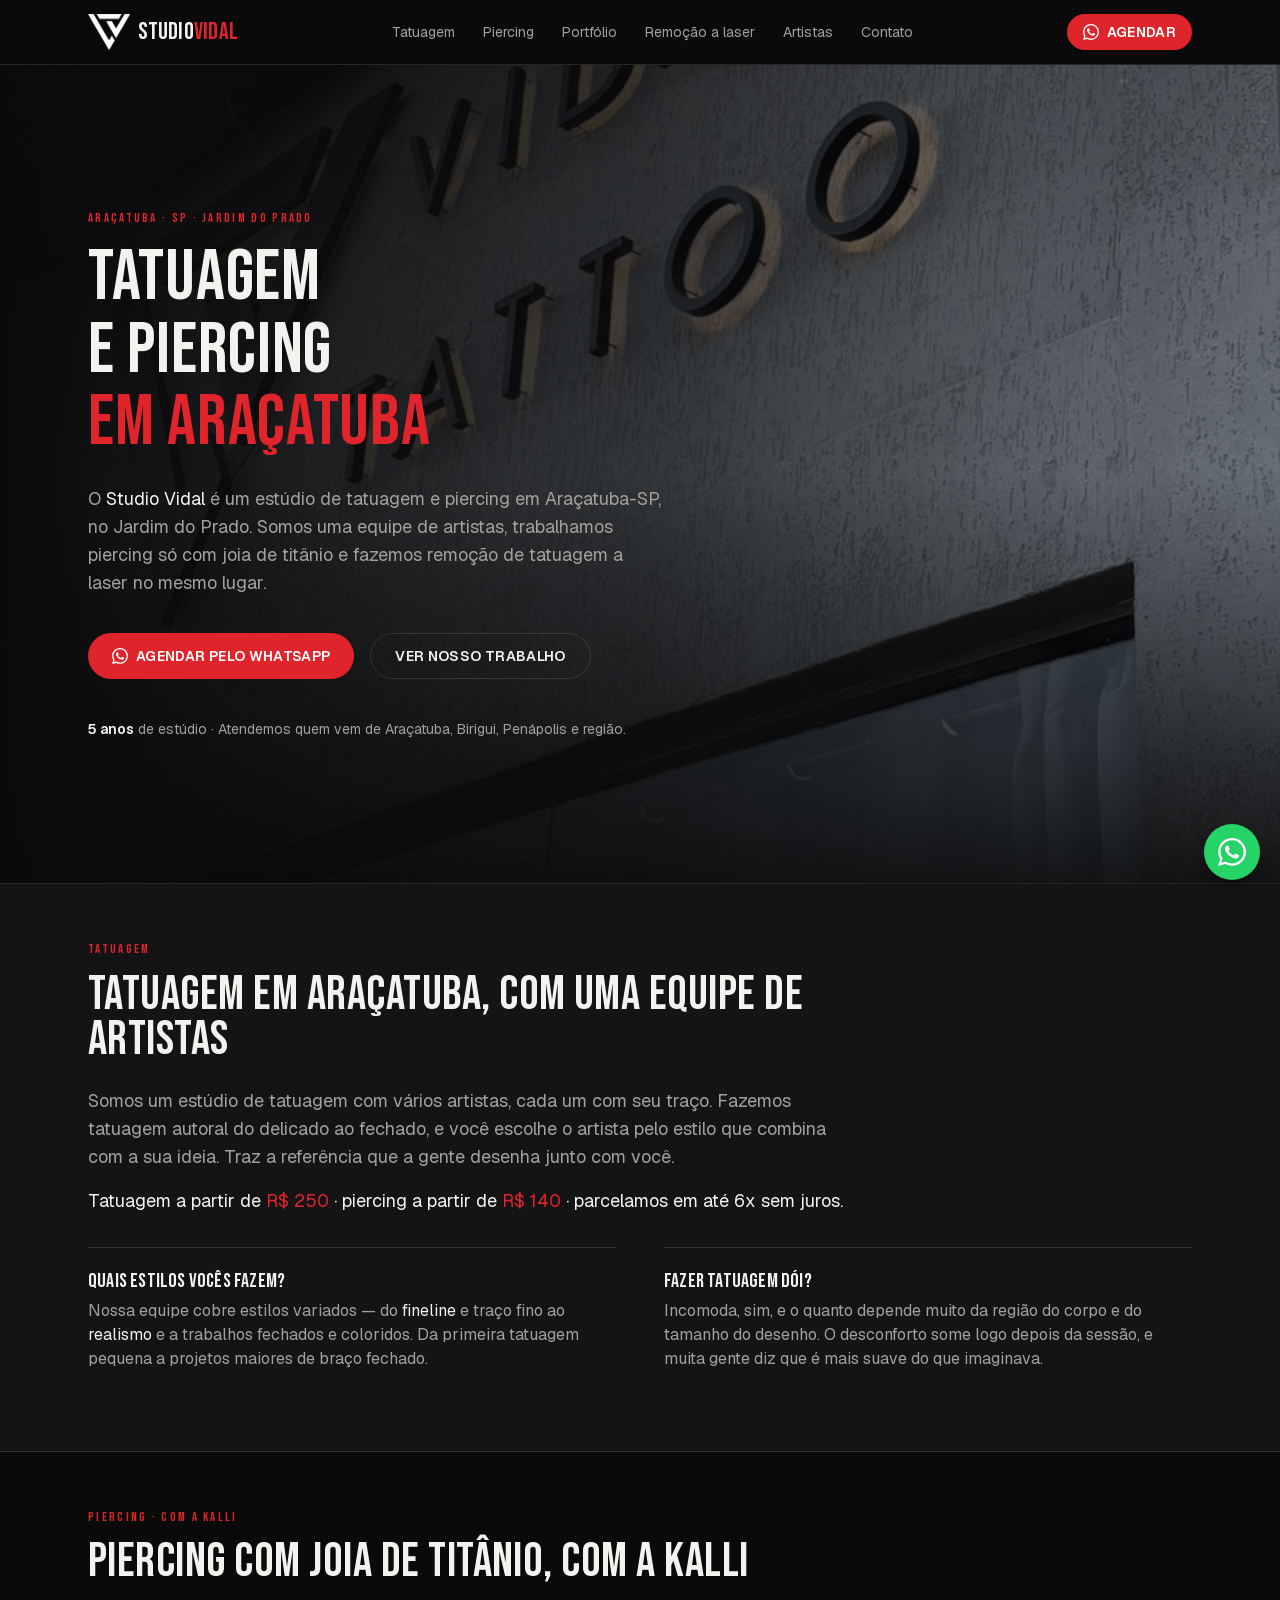
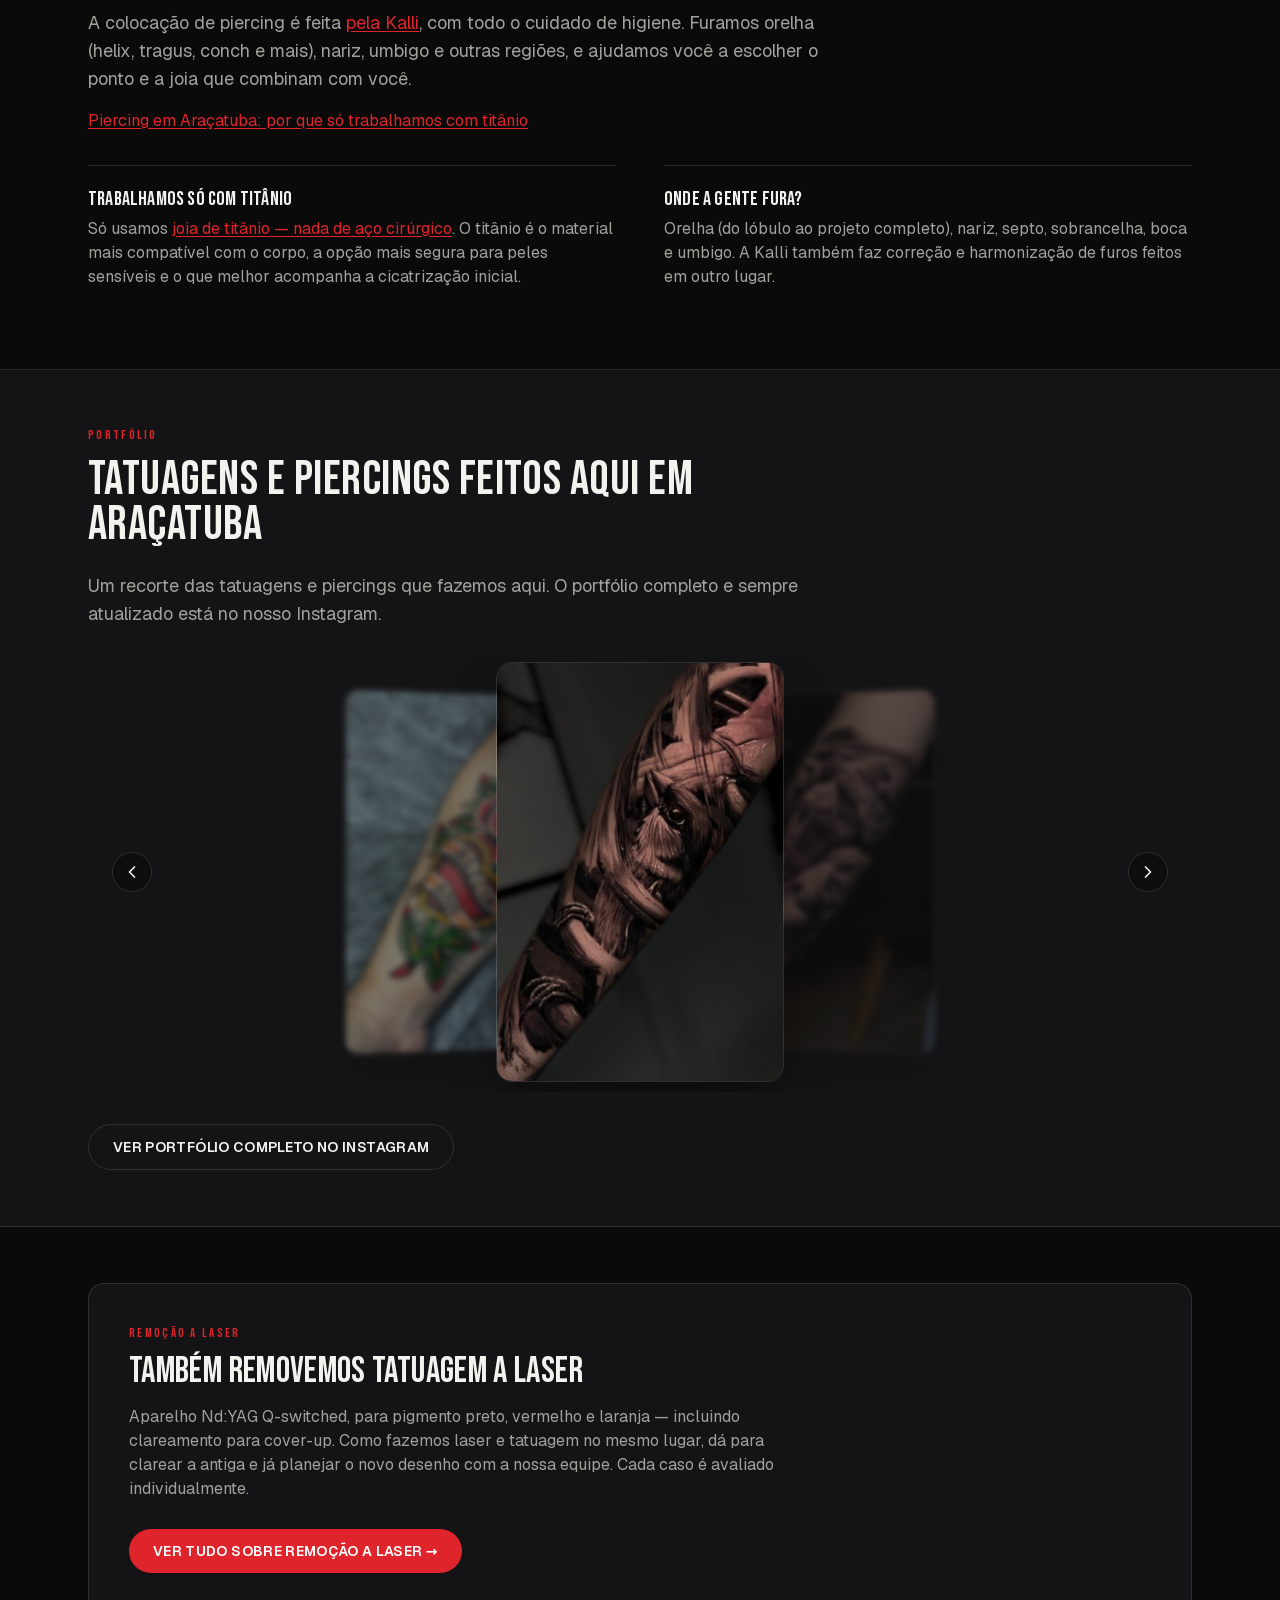
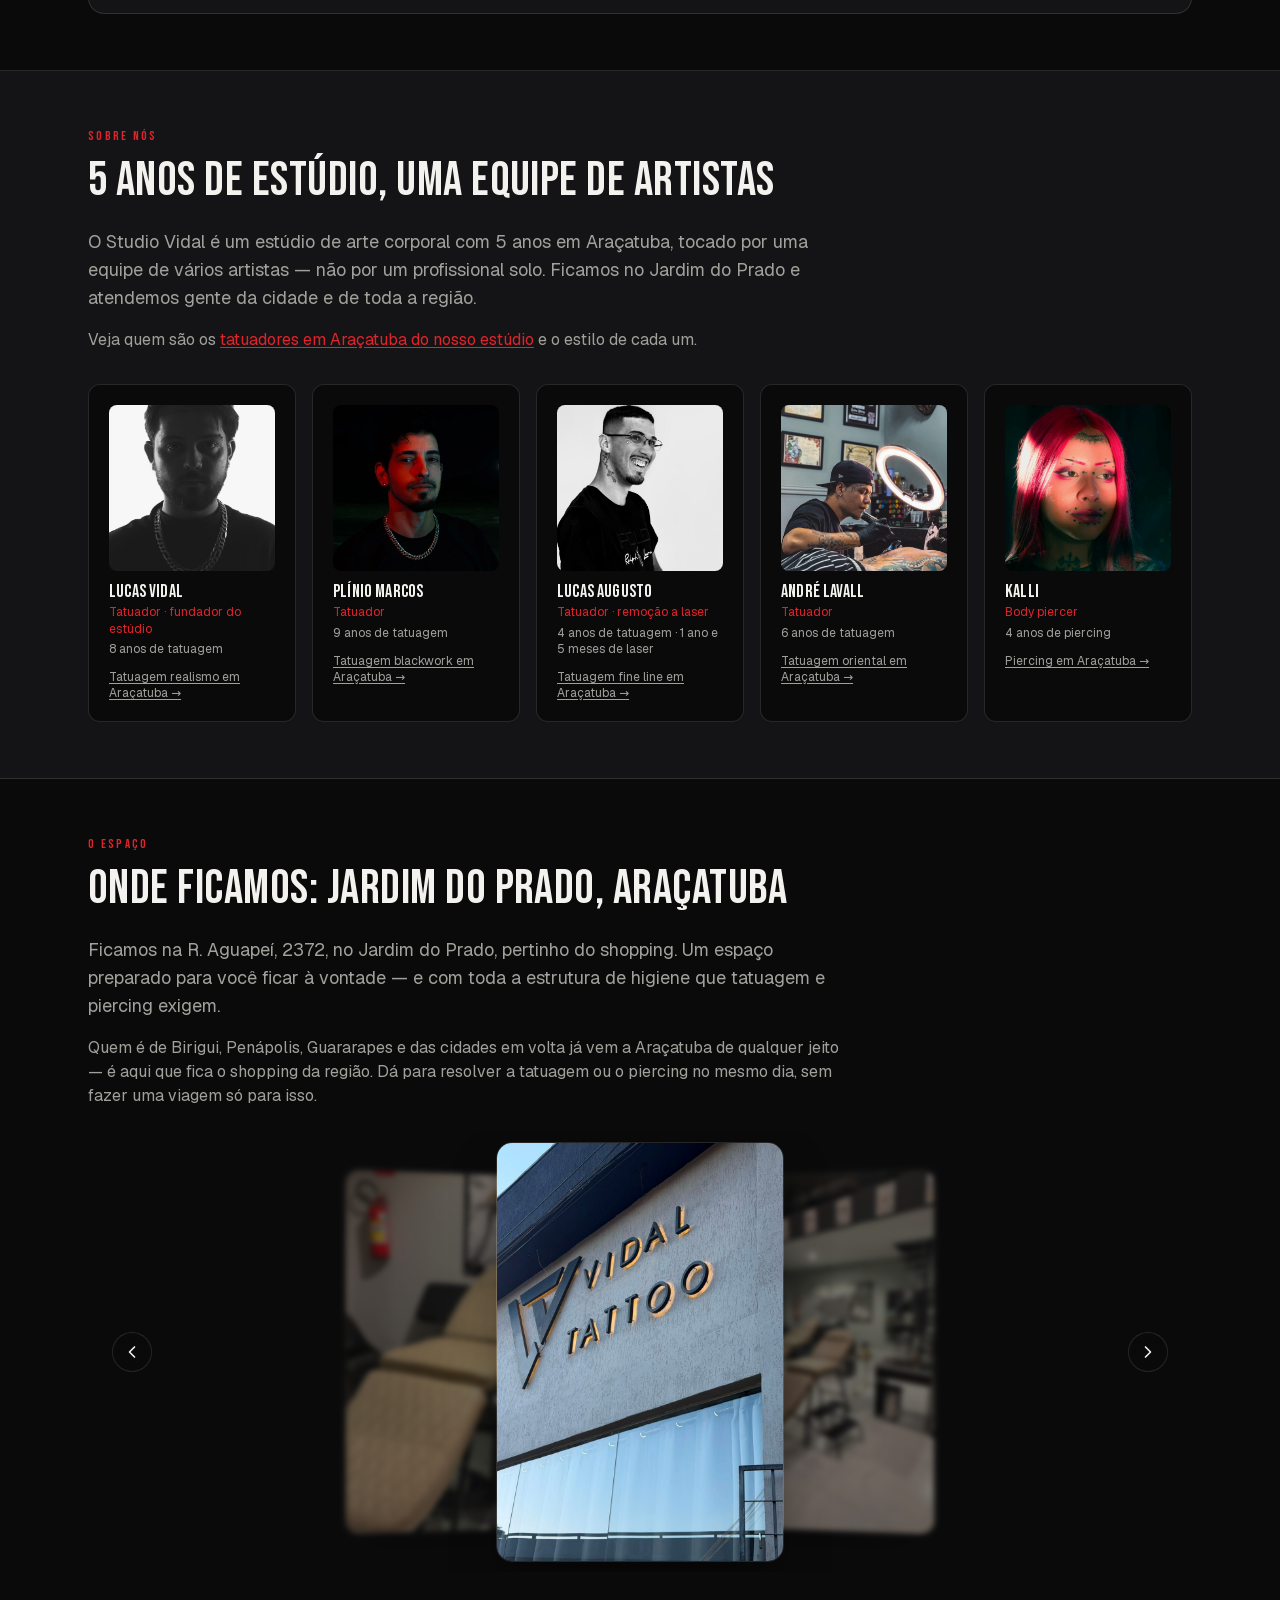
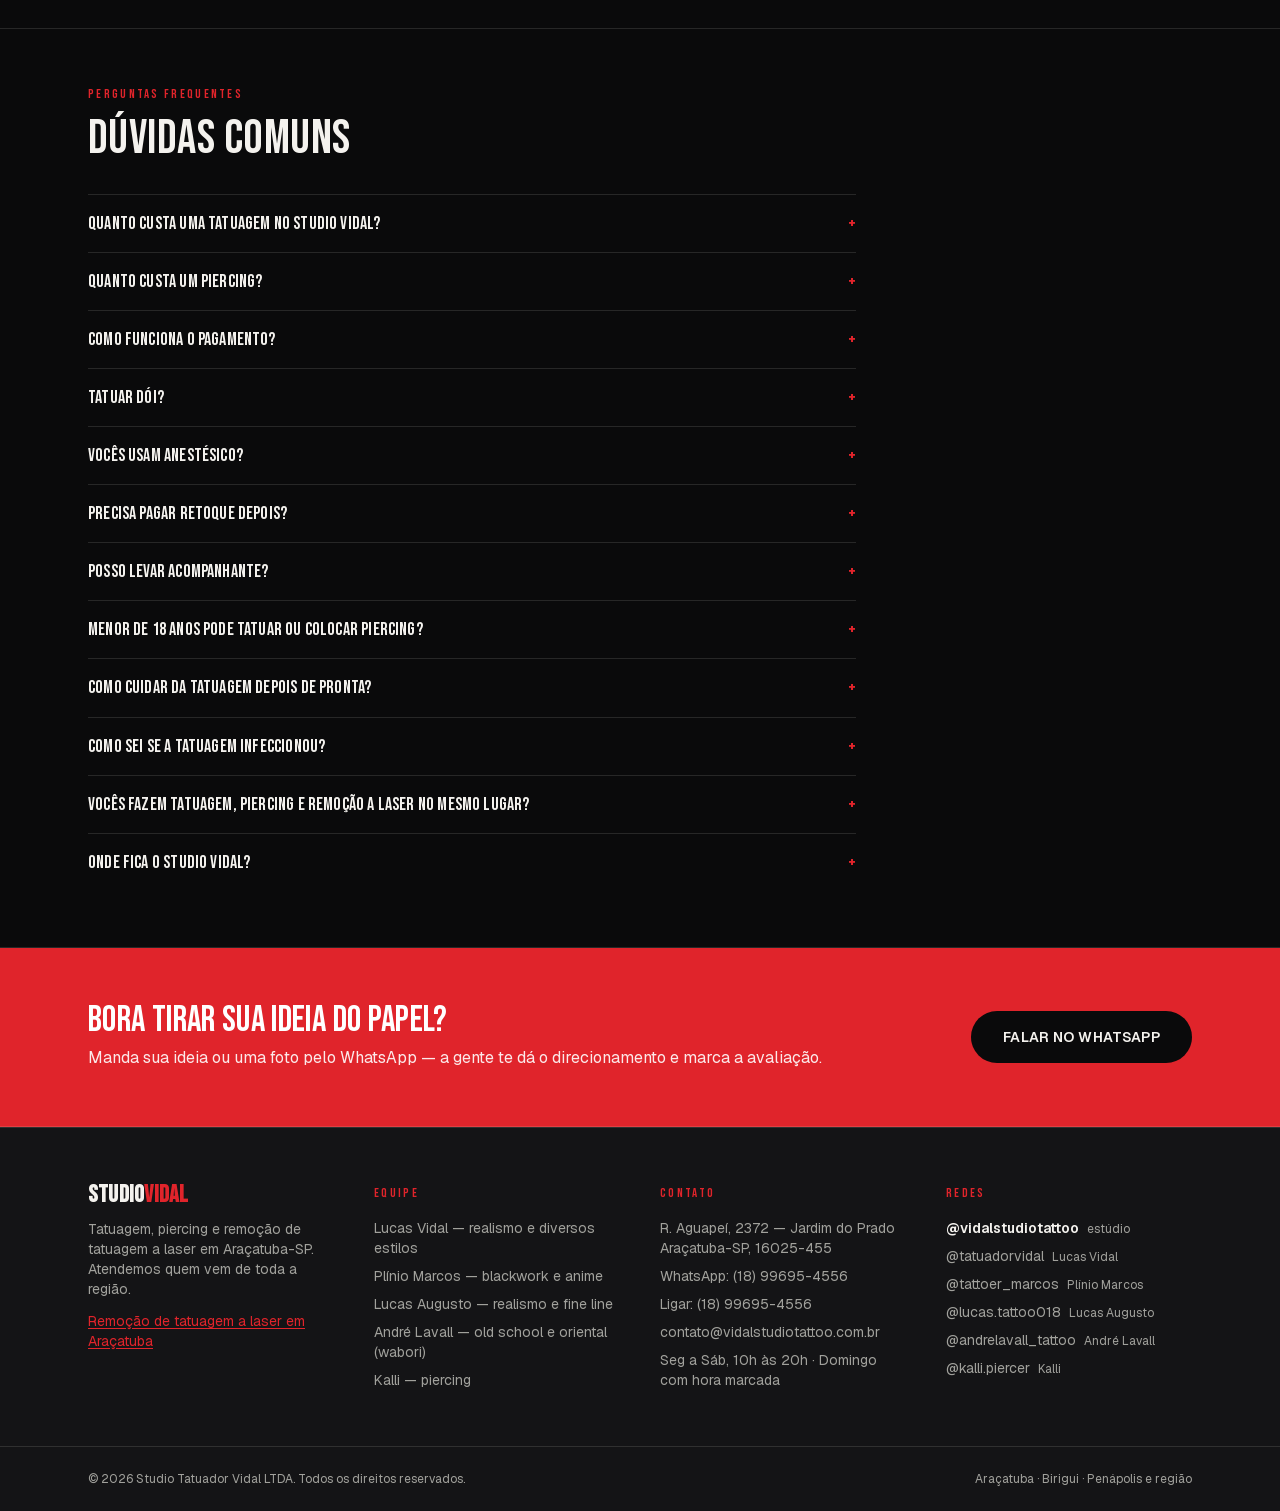
==== commit fbcd687e: "Atualiza o site - 13/11/2026 22:27" ====
--- a/index.html
+++ b/index.html
@@ -1 +1 @@
-<!DOCTYPE html><html lang="pt-BR" class="geist_286012c1-module__On7J0G__variable bebas_neue_35dde67c-module__gbz6pq__variable h-full"><head><meta charSet="utf-8"/><meta name="viewport" content="width=device-width, initial-scale=1"/><link rel="preload" href="/_next/static/media/7178b3e590c64307-s.p.21jp631_3pja2.woff2" as="font" crossorigin="" type="font/woff2"/><link rel="preload" href="/_next/static/media/caa3a2e1cccd8315-s.p.0wgildi0cnwt9.woff2" as="font" crossorigin="" type="font/woff2"/><link rel="preload" href="/_next/static/media/fabcf92ba1ccea36-s.p.1w_qz2ahumqmz.woff2" as="font" crossorigin="" type="font/woff2"/><link rel="preload" as="image" href="/logo.png"/><link rel="preload" href="/studio.jpg" as="image"/><link rel="preload" as="image" href="/artistas/lucas-vidal/01.jpg"/><link rel="preload" as="image" href="/artistas/lucas-vidal/02.jpg"/><link rel="preload" as="image" href="/artistas/kalli/01.jpg"/><link rel="preload" as="image" href="/artistas/kalli/02.jpg"/><link rel="preload" as="image" href="/artistas/plinio/01.jpg"/><link rel="preload" as="image" href="/artistas/plinio/02.jpg"/><link rel="preload" as="image" href="/artistas/lucas-augusto/01.jpg"/><link rel="preload" as="image" href="/artistas/lucas-augusto/02.jpg"/><link rel="stylesheet" href="/_next/static/chunks/0r72zxh0zx0b0.css" data-precedence="next"/><link rel="preload" as="script" fetchPriority="low" href="/_next/static/chunks/3l04zcqx63h3y.js"/><script src="/_next/static/chunks/3smteaqlw7m56.js" async=""></script><script src="/_next/static/chunks/08ttfj81-47mu.js" async=""></script><script src="/_next/static/chunks/turbopack-2fn_jka5vi9vg.js" async=""></script><script src="/_next/static/chunks/3fntmmi971322.js" async="" crossorigin=""></script><script src="/_next/static/chunks/0rp-hp2q_l__x.js" async="" crossorigin=""></script><script src="/_next/static/chunks/1qejp_rxmei7q.js" async="" crossorigin=""></script><link rel="preload" href="/artistas/lucas-vidal/perfil.jpg" as="image"/><link rel="preload" href="/artistas/plinio/perfil.jpg" as="image"/><link rel="preload" href="/artistas/lucas-augusto/perfil.jpg" as="image"/><link rel="preload" href="/artistas/andre-lavall/perfil.jpg" as="image"/><link rel="preload" href="/artistas/kalli/perfil.jpg" as="image"/><link rel="preload" as="image" href="/artistas/andre-lavall/01.jpg"/><link rel="preload" as="image" href="/artistas/andre-lavall/02.jpg"/><link rel="preload" as="image" href="/estudio/01.jpg"/><link rel="preload" as="image" href="/estudio/02.jpg"/><link rel="preload" as="image" href="/estudio/03.jpg"/><meta name="next-size-adjust" content=""/><title>Tatuador em Araçatuba — Tatuagem e Piercing | Studio Vidal</title><meta name="description" content="Tatuador em Araçatuba-SP: tatuagem autoral com vários artistas, piercing só com joia de titânio e remoção a laser. Jardim do Prado. Agende pelo WhatsApp."/><meta name="robots" content="index, follow"/><link rel="canonical" href="https://vidalstudiotattoo.com.br/"/><meta name="google-site-verification" content="hvZZctJJMVmrsGWq0S1Wy24OekyN2QrZqn3JxtMqLF4"/><meta property="og:title" content="Studio Vidal — Estúdio de tatuagem e piercing em Araçatuba"/><meta property="og:description" content="Estúdio de tatuagem, piercing e remoção de tatuagem a laser em Araçatuba-SP."/><meta property="og:url" content="https://vidalstudiotattoo.com.br/"/><meta property="og:site_name" content="Studio Vidal"/><meta property="og:locale" content="pt_BR"/><meta property="og:image" content="https://vidalstudiotattoo.com.br/og.jpg"/><meta property="og:image:width" content="1200"/><meta property="og:image:height" content="630"/><meta property="og:image:alt" content="Fachada do Studio Vidal em Araçatuba-SP"/><meta property="og:type" content="website"/><meta name="twitter:card" content="summary_large_image"/><meta name="twitter:title" content="Studio Vidal — Estúdio de tatuagem e piercing em Araçatuba"/><meta name="twitter:description" content="Estúdio de tatuagem, piercing e remoção de tatuagem a laser em Araçatuba-SP."/><meta name="twitter:image" content="https://vidalstudiotattoo.com.br/og.jpg"/><meta name="twitter:image:alt" content="Fachada do Studio Vidal em Araçatuba-SP"/><meta name="twitter:image:width" content="1200"/><meta name="twitter:image:height" content="630"/><link rel="icon" href="/icon.png?icon.0lt39u8jc4_on.png" sizes="512x512" type="image/png"/><script src="/_next/static/chunks/0cz1d0mv5g_q7.js" noModule=""></script></head><body class="min-h-full flex flex-col bg-ink text-bone"><div hidden=""><!--$--><!--/$--></div><script type="application/ld+json">{"@context":"https://schema.org","@type":"TattooParlor","name":"Studio Vidal","alternateName":"Vidal Tattoo","description":"Estúdio de arte corporal em Araçatuba-SP: tatuagem autoral, colocação de piercing e remoção de tatuagem a laser (Nd:YAG Q-switched).","url":"https://vidalstudiotattoo.com.br","telephone":"+5518996954556","email":"contato@vidalstudiotattoo.com.br","priceRange":"$$","image":"https://vidalstudiotattoo.com.br/og.jpg","address":{"@type":"PostalAddress","streetAddress":"R. Aguapeí, 2372","addressLocality":"Araçatuba","addressRegion":"SP","postalCode":"16025-455","addressCountry":"BR"},"geo":{"@type":"GeoCoordinates","latitude":-21.2087,"longitude":-50.4326},"areaServed":[{"@type":"City","name":"Araçatuba"},{"@type":"City","name":"Birigui"},{"@type":"City","name":"Penápolis"}],"openingHoursSpecification":[{"@type":"OpeningHoursSpecification","dayOfWeek":["Monday","Tuesday","Wednesday","Thursday","Friday","Saturday"],"opens":"10:00","closes":"20:00"}],"sameAs":["https://www.instagram.com/vidalstudiotattoo/","https://www.instagram.com/tatuadorvidal/"],"employee":[{"@type":"Person","name":"Lucas Vidal","jobTitle":"Tatuador · fundador do estúdio","url":"https://vidalstudiotattoo.com.br/artistas/lucas-vidal/","sameAs":["https://instagram.com/tatuadorvidal"]},{"@type":"Person","name":"Plínio Marcos","jobTitle":"Tatuador","url":"https://vidalstudiotattoo.com.br/artistas/plinio/","sameAs":["https://instagram.com/tattoer_marcos"]},{"@type":"Person","name":"Lucas Augusto","jobTitle":"Tatuador · remoção a laser","url":"https://vidalstudiotattoo.com.br/artistas/lucas-augusto/","sameAs":["https://instagram.com/lucas.tattoo018"]},{"@type":"Person","name":"André Lavall","jobTitle":"Tatuador","url":"https://vidalstudiotattoo.com.br/artistas/andre-lavall/","sameAs":["https://instagram.com/andrelavall_tattoo"]},{"@type":"Person","name":"Kalli","jobTitle":"Body piercer","url":"https://vidalstudiotattoo.com.br/artistas/kalli/","sameAs":["https://instagram.com/kalli.piercer"]}],"makesOffer":[{"@type":"Offer","itemOffered":{"@type":"Service","name":"Remoção de tatuagem a laser","url":"https://vidalstudiotattoo.com.br/remocao-de-tatuagem-a-laser-aracatuba/"}},{"@type":"Offer","itemOffered":{"@type":"Service","name":"Tatuagem autoral"}},{"@type":"Offer","itemOffered":{"@type":"Service","name":"Colocação de piercing","url":"https://vidalstudiotattoo.com.br/piercing-aracatuba/"}}]}</script><script type="application/ld+json">{"@context":"https://schema.org","@type":"FAQPage","mainEntity":[{"@type":"Question","name":"Vocês fazem tatuagem, piercing e remoção a laser no mesmo lugar?","acceptedAnswer":{"@type":"Answer","text":"Sim. O Studio Vidal reúne os três serviços num só endereço em Araçatuba: tatuagem autoral com vários artistas, colocação de piercing com a Kalli e remoção de tatuagem a laser com aparelho Nd:YAG Q-switched. Dá para clarear uma tatuagem antiga no laser e já planejar o cover-up com a nossa equipe."}},{"@type":"Question","name":"Onde fica o Studio Vidal?","acceptedAnswer":{"@type":"Answer","text":"Ficamos na R. Aguapeí, 2372, Jardim do Prado, Araçatuba-SP, CEP 16025-455. O atendimento é só presencial, e recebemos clientes de Araçatuba, Birigui, Penápolis e cidades da região."}},{"@type":"Question","name":"Menor de 18 anos pode tatuar no Studio Vidal?","acceptedAnswer":{"@type":"Answer","text":"Não fazemos tatuagem em menor de 18 anos."}},{"@type":"Question","name":"Quanto custa uma tatuagem, um piercing ou uma remoção a laser?","acceptedAnswer":{"@type":"Answer","text":"O valor depende do que você quer: tamanho e estilo da tatuagem, tipo de piercing e joia, ou tamanho e cores da tatuagem a remover. Por isso o orçamento é sempre por avaliação. Envie uma foto ou a sua ideia pelo WhatsApp para receber o direcionamento."}}]}</script><span id="top"></span><header class="sticky top-0 z-50 border-b border-line bg-ink/90 backdrop-blur"><div class="container-x flex h-16 items-center justify-between"><a href="/" class="flex items-center gap-2" aria-label="Studio Vidal"><img src="/logo.png" alt="" aria-hidden="true" class="h-9 w-auto [filter:brightness(0)_invert(1)]"/><span class="font-display text-2xl tracking-wide">Studio<span class="text-accent">Vidal</span></span></a><nav class="hidden items-center gap-7 md:flex"><a href="/#tatuagem" class="text-sm text-muted transition-colors hover:text-bone">Tatuagem</a><a href="/piercing-aracatuba/" class="text-sm text-muted transition-colors hover:text-bone">Piercing</a><a href="/#portfolio" class="text-sm text-muted transition-colors hover:text-bone">Portfólio</a><a href="/remocao-de-tatuagem-a-laser-aracatuba/" class="text-sm text-muted transition-colors hover:text-bone">Remoção a laser</a><a href="/artistas/" class="text-sm text-muted transition-colors hover:text-bone">Artistas</a><a href="/#contato" class="text-sm text-muted transition-colors hover:text-bone">Contato</a></nav><div class="hidden md:block"><a href="https://wa.me/5518996954556?text=Ol%C3%A1!%20Vim%20pelo%20site%20e%20gostaria%20de%20uma%20informa%C3%A7%C3%A3o." target="_blank" rel="noopener noreferrer" class="inline-flex items-center justify-center gap-2 rounded-full px-6 py-3 text-sm font-semibold uppercase tracking-wide transition-colors bg-accent text-white hover:bg-accent-hover !py-2 !px-4"><svg viewBox="0 0 24 24" aria-hidden="true" class="h-4 w-4 fill-current"><path d="M17.472 14.382c-.297-.149-1.758-.867-2.03-.967-.273-.099-.471-.148-.67.15-.197.297-.767.966-.94 1.164-.173.199-.347.223-.644.075-.297-.15-1.255-.463-2.39-1.475-.883-.788-1.48-1.761-1.653-2.059-.173-.297-.018-.458.13-.606.134-.133.297-.347.446-.52.149-.174.198-.298.298-.497.099-.198.05-.371-.025-.52-.075-.149-.669-1.612-.916-2.207-.242-.579-.487-.5-.669-.51l-.57-.01c-.198 0-.52.074-.792.372-.272.297-1.04 1.016-1.04 2.479 0 1.462 1.065 2.875 1.213 3.074.149.198 2.096 3.2 5.077 4.487.709.306 1.262.489 1.694.625.712.227 1.36.195 1.871.118.571-.085 1.758-.719 2.006-1.413.248-.694.248-1.289.173-1.413-.074-.124-.272-.198-.57-.347m-5.421 7.403h-.004a9.87 9.87 0 01-5.031-1.378l-.361-.214-3.741.982.998-3.648-.235-.374a9.86 9.86 0 01-1.51-5.26c.001-5.45 4.436-9.884 9.888-9.884 2.64 0 5.122 1.03 6.988 2.898a9.825 9.825 0 012.893 6.994c-.003 5.45-4.437 9.884-9.885 9.884m8.413-18.297A11.815 11.815 0 0012.05 0C5.495 0 .16 5.335.157 11.892c0 2.096.547 4.142 1.588 5.945L.057 24l6.305-1.654a11.882 11.882 0 005.683 1.448h.005c6.554 0 11.89-5.335 11.893-11.893a11.821 11.821 0 00-3.48-8.413z"></path></svg>Agendar</a></div><button type="button" aria-label="Abrir menu" aria-expanded="false" class="md:hidden"><span class="block h-0.5 w-6 bg-bone"></span><span class="mt-1.5 block h-0.5 w-6 bg-bone"></span><span class="mt-1.5 block h-0.5 w-6 bg-bone"></span></button></div></header><main class="flex-1"><section class="relative isolate overflow-hidden border-b border-line"><div class="absolute inset-0 -z-10"><img src="/studio.jpg" alt="" aria-hidden="true" class="h-full w-full object-cover object-center contrast-110 grayscale-[0.55]"/><div class="absolute inset-0 bg-ink/25"></div><div class="absolute inset-0 bg-gradient-to-r from-ink via-ink/65 to-transparent"></div><div class="absolute inset-0 bg-gradient-to-t from-ink/90 via-transparent to-ink/25"></div></div><div class="container-x py-28 md:py-36"><p class="kicker mb-4">Araçatuba · SP · Jardim do Prado</p><h1 class="font-display text-5xl leading-[0.9] sm:text-6xl md:text-7xl">Tatuagem<!-- --> <span class="mt-1 block">e piercing</span> <span class="mt-1 block text-accent">em Araçatuba</span></h1><p class="mt-7 max-w-xl text-lg text-muted">O <span class="text-bone">Studio Vidal</span> é um estúdio de tatuagem e piercing em Araçatuba-SP, no Jardim do Prado. Somos uma equipe de artistas, trabalhamos piercing só com joia de titânio e fazemos remoção de tatuagem a laser no mesmo lugar.</p><div class="mt-9 flex flex-wrap gap-4"><a href="https://wa.me/5518996954556?text=Ol%C3%A1!%20Vim%20pelo%20site%20e%20gostaria%20de%20uma%20informa%C3%A7%C3%A3o." target="_blank" rel="noopener noreferrer" class="inline-flex items-center justify-center gap-2 rounded-full px-6 py-3 text-sm font-semibold uppercase tracking-wide transition-colors bg-accent text-white hover:bg-accent-hover "><svg viewBox="0 0 24 24" aria-hidden="true" class="h-4 w-4 fill-current"><path d="M17.472 14.382c-.297-.149-1.758-.867-2.03-.967-.273-.099-.471-.148-.67.15-.197.297-.767.966-.94 1.164-.173.199-.347.223-.644.075-.297-.15-1.255-.463-2.39-1.475-.883-.788-1.48-1.761-1.653-2.059-.173-.297-.018-.458.13-.606.134-.133.297-.347.446-.52.149-.174.198-.298.298-.497.099-.198.05-.371-.025-.52-.075-.149-.669-1.612-.916-2.207-.242-.579-.487-.5-.669-.51l-.57-.01c-.198 0-.52.074-.792.372-.272.297-1.04 1.016-1.04 2.479 0 1.462 1.065 2.875 1.213 3.074.149.198 2.096 3.2 5.077 4.487.709.306 1.262.489 1.694.625.712.227 1.36.195 1.871.118.571-.085 1.758-.719 2.006-1.413.248-.694.248-1.289.173-1.413-.074-.124-.272-.198-.57-.347m-5.421 7.403h-.004a9.87 9.87 0 01-5.031-1.378l-.361-.214-3.741.982.998-3.648-.235-.374a9.86 9.86 0 01-1.51-5.26c.001-5.45 4.436-9.884 9.888-9.884 2.64 0 5.122 1.03 6.988 2.898a9.825 9.825 0 012.893 6.994c-.003 5.45-4.437 9.884-9.885 9.884m8.413-18.297A11.815 11.815 0 0012.05 0C5.495 0 .16 5.335.157 11.892c0 2.096.547 4.142 1.588 5.945L.057 24l6.305-1.654a11.882 11.882 0 005.683 1.448h.005c6.554 0 11.89-5.335 11.893-11.893a11.821 11.821 0 00-3.48-8.413z"></path></svg>Agendar pelo WhatsApp</a><a href="#portfolio" class="inline-flex items-center justify-center rounded-full border border-bone/30 px-6 py-3 text-sm font-semibold uppercase tracking-wide text-bone transition-colors hover:border-accent hover:text-accent">Ver nosso trabalho</a></div><p class="mt-10 text-sm text-muted"><span class="font-semibold text-bone">5 anos</span> de estúdio · Atendemos quem vem de Araçatuba, Birigui, Penápolis e região.</p></div></section><section id="tatuagem" class="border-b border-line bg-surface"><div class="container-x py-14"><p class="kicker mb-3">Tatuagem</p><h2 class="font-display max-w-3xl text-4xl sm:text-5xl">Tatuagem em Araçatuba, com uma equipe de artistas</h2><p class="mt-6 max-w-3xl text-lg text-muted">Somos um estúdio de tatuagem com vários artistas, cada um com seu traço. Fazemos tatuagem autoral do delicado ao fechado, e você escolhe o artista pelo estilo que combina com a sua ideia. Traz a referência que a gente desenha junto com você.</p><div class="mt-8 grid gap-x-12 md:grid-cols-2"><div class="border-t border-line py-6"><h3 class="font-display text-xl text-bone">Quais estilos vocês fazem?</h3><div class="mt-2 space-y-2 text-muted"><p>Nossa equipe cobre estilos variados — do<!-- --> <span class="text-bone">fineline</span> e traço fino ao<!-- --> <span class="text-bone">realismo</span> e a trabalhos fechados e coloridos. Da primeira tatuagem pequena a projetos maiores de braço fechado.</p></div></div><div class="border-t border-line py-6"><h3 class="font-display text-xl text-bone">Fazer tatuagem dói?</h3><div class="mt-2 space-y-2 text-muted"><p>Incomoda, sim, e o quanto depende muito da região do corpo e do tamanho do desenho. O desconforto some logo depois da sessão, e muita gente diz que é mais suave do que imaginava.</p></div></div></div></div></section><section id="piercing" class="border-b border-line"><div class="container-x py-14"><p class="kicker mb-3">Piercing · com a Kalli</p><h2 class="font-display max-w-3xl text-4xl sm:text-5xl">Piercing com joia de titânio, com a Kalli</h2><p class="mt-6 max-w-3xl text-lg text-muted">A colocação de piercing é feita<!-- --> <a href="/artistas/kalli/" class="text-accent underline underline-offset-2">pela Kalli</a>, com todo o cuidado de higiene. Furamos orelha (helix, tragus, conch e mais), nariz, umbigo e outras regiões, e ajudamos você a escolher o ponto e a joia que combinam com você.</p><p class="mt-4 max-w-3xl text-muted"><a href="/piercing-aracatuba/" class="text-accent underline underline-offset-2">Piercing em Araçatuba: por que só trabalhamos com titânio</a></p><div class="mt-8 grid gap-x-12 md:grid-cols-2"><div class="border-t border-line py-6"><h3 class="font-display text-xl text-bone">Trabalhamos só com titânio</h3><div class="mt-2 space-y-2 text-muted"><p>Só usamos<!-- --> <a href="/piercing-aracatuba/" class="text-accent underline underline-offset-2">joia de titânio — nada de aço cirúrgico</a>. O titânio é o material mais compatível com o corpo, a opção mais segura para peles sensíveis e o que melhor acompanha a cicatrização inicial.</p></div></div><div class="border-t border-line py-6"><h3 class="font-display text-xl text-bone">Onde a gente fura?</h3><div class="mt-2 space-y-2 text-muted"><p>Orelha (do lóbulo ao projeto completo), nariz, septo, sobrancelha, boca e umbigo. A Kalli também faz correção e harmonização de furos feitos em outro lugar.</p></div></div></div></div></section><section id="portfolio" class="border-b border-line bg-surface"><div class="container-x py-14"><p class="kicker mb-3">Portfólio</p><h2 class="font-display max-w-3xl text-4xl sm:text-5xl">Tatuagens e piercings feitos aqui em Araçatuba</h2><p class="mt-6 max-w-3xl text-lg text-muted">Um recorte das tatuagens e piercings que fazemos aqui. O portfólio completo e sempre atualizado está no nosso Instagram.</p><div class="mt-6"><div class="relative w-full"><div class="relative flex h-[340px] w-full items-center justify-center overflow-hidden [perspective:1000px] md:h-[440px]"><div class="absolute flex h-72 w-52 items-center justify-center transition-all duration-500 ease-in-out md:h-[420px] md:w-72" style="transform:translateX(0%) scale(1) rotateY(0deg);z-index:10;opacity:1;filter:blur(0px);visibility:visible"><img src="/artistas/lucas-vidal/01.jpg" alt="Tatuagem de Lucas Vidal — Studio Vidal Araçatuba 1" class="h-full w-full rounded-2xl border border-line object-cover shadow-2xl shadow-black/50"/></div><div class="absolute flex h-72 w-52 items-center justify-center transition-all duration-500 ease-in-out md:h-[420px] md:w-72" style="transform:translateX(58%) scale(0.85) rotateY(-10deg);z-index:5;opacity:0.45;filter:blur(3px);visibility:visible"><img src="/artistas/lucas-vidal/02.jpg" alt="Tatuagem de Lucas Vidal — Studio Vidal Araçatuba 2" class="h-full w-full rounded-2xl border border-line object-cover shadow-2xl shadow-black/50"/></div><div class="absolute flex h-72 w-52 items-center justify-center transition-all duration-500 ease-in-out md:h-[420px] md:w-72" style="transform:translateX(116%) scale(0.7) rotateY(-20deg);z-index:1;opacity:0;filter:blur(3px);visibility:hidden"><img src="/artistas/kalli/01.jpg" alt="Piercing de Kalli — Studio Vidal Araçatuba 1" class="h-full w-full rounded-2xl border border-line object-cover shadow-2xl shadow-black/50"/></div><div class="absolute flex h-72 w-52 items-center justify-center transition-all duration-500 ease-in-out md:h-[420px] md:w-72" style="transform:translateX(174%) scale(0.7) rotateY(-30deg);z-index:1;opacity:0;filter:blur(3px);visibility:hidden"><img src="/artistas/kalli/02.jpg" alt="Piercing de Kalli — Studio Vidal Araçatuba 2" class="h-full w-full rounded-2xl border border-line object-cover shadow-2xl shadow-black/50"/></div><div class="absolute flex h-72 w-52 items-center justify-center transition-all duration-500 ease-in-out md:h-[420px] md:w-72" style="transform:translateX(232%) scale(0.7) rotateY(-40deg);z-index:1;opacity:0;filter:blur(3px);visibility:hidden"><img src="/artistas/plinio/01.jpg" alt="Tatuagem de Plínio Marcos — Studio Vidal Araçatuba 1" class="h-full w-full rounded-2xl border border-line object-cover shadow-2xl shadow-black/50"/></div><div class="absolute flex h-72 w-52 items-center justify-center transition-all duration-500 ease-in-out md:h-[420px] md:w-72" style="transform:translateX(290%) scale(0.7) rotateY(-50deg);z-index:1;opacity:0;filter:blur(3px);visibility:hidden"><img src="/artistas/plinio/02.jpg" alt="Tatuagem de Plínio Marcos — Studio Vidal Araçatuba 2" class="h-full w-full rounded-2xl border border-line object-cover shadow-2xl shadow-black/50"/></div><div class="absolute flex h-72 w-52 items-center justify-center transition-all duration-500 ease-in-out md:h-[420px] md:w-72" style="transform:translateX(-232%) scale(0.7) rotateY(40deg);z-index:1;opacity:0;filter:blur(3px);visibility:hidden"><img src="/artistas/lucas-augusto/01.jpg" alt="Tatuagem de Lucas Augusto — Studio Vidal Araçatuba 1" class="h-full w-full rounded-2xl border border-line object-cover shadow-2xl shadow-black/50"/></div><div class="absolute flex h-72 w-52 items-center justify-center transition-all duration-500 ease-in-out md:h-[420px] md:w-72" style="transform:translateX(-174%) scale(0.7) rotateY(30deg);z-index:1;opacity:0;filter:blur(3px);visibility:hidden"><img src="/artistas/lucas-augusto/02.jpg" alt="Tatuagem de Lucas Augusto — Studio Vidal Araçatuba 2" class="h-full w-full rounded-2xl border border-line object-cover shadow-2xl shadow-black/50"/></div><div class="absolute flex h-72 w-52 items-center justify-center transition-all duration-500 ease-in-out md:h-[420px] md:w-72" style="transform:translateX(-116%) scale(0.7) rotateY(20deg);z-index:1;opacity:0;filter:blur(3px);visibility:hidden"><img src="/artistas/andre-lavall/01.jpg" alt="Tatuagem de André Lavall — Studio Vidal Araçatuba 1" class="h-full w-full rounded-2xl border border-line object-cover shadow-2xl shadow-black/50"/></div><div class="absolute flex h-72 w-52 items-center justify-center transition-all duration-500 ease-in-out md:h-[420px] md:w-72" style="transform:translateX(-58%) scale(0.85) rotateY(10deg);z-index:5;opacity:0.45;filter:blur(3px);visibility:visible"><img src="/artistas/andre-lavall/02.jpg" alt="Tatuagem de André Lavall — Studio Vidal Araçatuba 2" class="h-full w-full rounded-2xl border border-line object-cover shadow-2xl shadow-black/50"/></div></div><button type="button" aria-label="Anterior" class="absolute left-2 top-1/2 z-20 flex h-10 w-10 -translate-y-1/2 items-center justify-center rounded-full border border-line bg-ink/60 text-bone backdrop-blur transition-colors hover:border-accent hover:text-accent sm:left-6"><svg xmlns="http://www.w3.org/2000/svg" width="24" height="24" viewBox="0 0 24 24" fill="none" stroke="currentColor" stroke-width="2" stroke-linecap="round" stroke-linejoin="round" class="lucide lucide-chevron-left h-5 w-5" aria-hidden="true"><path d="m15 18-6-6 6-6"></path></svg></button><button type="button" aria-label="Próximo" class="absolute right-2 top-1/2 z-20 flex h-10 w-10 -translate-y-1/2 items-center justify-center rounded-full border border-line bg-ink/60 text-bone backdrop-blur transition-colors hover:border-accent hover:text-accent sm:right-6"><svg xmlns="http://www.w3.org/2000/svg" width="24" height="24" viewBox="0 0 24 24" fill="none" stroke="currentColor" stroke-width="2" stroke-linecap="round" stroke-linejoin="round" class="lucide lucide-chevron-right h-5 w-5" aria-hidden="true"><path d="m9 18 6-6-6-6"></path></svg></button></div></div><div class="mt-8"><a href="https://www.instagram.com/vidalstudiotattoo/" target="_blank" rel="noopener noreferrer" class="inline-flex items-center justify-center rounded-full border border-bone/30 px-6 py-3 text-sm font-semibold uppercase tracking-wide text-bone transition-colors hover:border-accent hover:text-accent">Ver portfólio completo no Instagram</a></div></div></section><section id="laser" class="border-b border-line"><div class="container-x py-14"><div class="rounded-2xl border border-line bg-surface p-8 md:p-10"><p class="kicker mb-3">Remoção a laser</p><h2 class="font-display max-w-2xl text-3xl sm:text-4xl">Também removemos tatuagem a laser</h2><p class="mt-4 max-w-2xl text-muted">Aparelho Nd:YAG Q-switched, para pigmento preto, vermelho e laranja — incluindo clareamento para cover-up. Como fazemos laser e tatuagem no mesmo lugar, dá para clarear a antiga e já planejar o novo desenho com a nossa equipe. Cada caso é avaliado individualmente.</p><a href="/remocao-de-tatuagem-a-laser-aracatuba/" class="mt-7 inline-flex items-center justify-center rounded-full bg-accent px-6 py-3 text-sm font-semibold uppercase tracking-wide text-white transition-colors hover:bg-accent-hover">Ver tudo sobre remoção a laser →</a></div></div></section><section id="equipe" class="border-b border-line bg-surface"><div class="container-x py-14"><p class="kicker mb-3">Sobre nós</p><h2 class="font-display max-w-3xl text-4xl sm:text-5xl">5 anos de estúdio, uma equipe de artistas</h2><p class="mt-6 max-w-3xl text-lg text-muted">O Studio Vidal é um estúdio de arte corporal com 5 anos em Araçatuba, tocado por uma equipe de vários artistas — não por um profissional solo. Ficamos no Jardim do Prado e atendemos gente da cidade e de toda a região.</p><p class="mt-4 max-w-3xl text-muted">Veja quem são os<!-- --> <a href="/artistas/" class="text-accent underline underline-offset-2">tatuadores em Araçatuba do nosso estúdio</a> <!-- -->e o estilo de cada um.</p><div class="mt-8 grid grid-cols-2 gap-3 sm:grid-cols-3 sm:gap-4 lg:grid-cols-5"><a href="/artistas/lucas-vidal/" class="group flex flex-col rounded-xl border border-line bg-ink p-4 transition-colors hover:border-accent sm:p-5"><img src="/artistas/lucas-vidal/perfil.jpg" alt="Lucas Vidal — Tatuador · fundador do estúdio no Studio Vidal" class="mb-3 aspect-square w-full rounded-lg object-cover"/><p class="font-display text-base leading-tight sm:text-lg">Lucas Vidal</p><p class="mt-1 text-xs leading-snug text-accent">Tatuador · fundador do estúdio</p><p class="mt-1 text-xs text-muted">8 anos de tatuagem</p><span class="mt-3 text-xs text-muted underline underline-offset-2 group-hover:text-bone">Tatuagem realismo em Araçatuba<!-- --> →</span></a><a href="/artistas/plinio/" class="group flex flex-col rounded-xl border border-line bg-ink p-4 transition-colors hover:border-accent sm:p-5"><img src="/artistas/plinio/perfil.jpg" alt="Plínio Marcos — Tatuador no Studio Vidal" class="mb-3 aspect-square w-full rounded-lg object-cover"/><p class="font-display text-base leading-tight sm:text-lg">Plínio Marcos</p><p class="mt-1 text-xs leading-snug text-accent">Tatuador</p><p class="mt-1 text-xs text-muted">9 anos de tatuagem</p><span class="mt-3 text-xs text-muted underline underline-offset-2 group-hover:text-bone">Tatuagem blackwork em Araçatuba<!-- --> →</span></a><a href="/artistas/lucas-augusto/" class="group flex flex-col rounded-xl border border-line bg-ink p-4 transition-colors hover:border-accent sm:p-5"><img src="/artistas/lucas-augusto/perfil.jpg" alt="Lucas Augusto — Tatuador · remoção a laser no Studio Vidal" class="mb-3 aspect-square w-full rounded-lg object-cover"/><p class="font-display text-base leading-tight sm:text-lg">Lucas Augusto</p><p class="mt-1 text-xs leading-snug text-accent">Tatuador · remoção a laser</p><p class="mt-1 text-xs text-muted">4 anos de tatuagem · 1 ano e 5 meses de laser</p><span class="mt-3 text-xs text-muted underline underline-offset-2 group-hover:text-bone">Tatuagem fine line em Araçatuba<!-- --> →</span></a><a href="/artistas/andre-lavall/" class="group flex flex-col rounded-xl border border-line bg-ink p-4 transition-colors hover:border-accent sm:p-5"><img src="/artistas/andre-lavall/perfil.jpg" alt="André Lavall — Tatuador no Studio Vidal" class="mb-3 aspect-square w-full rounded-lg object-cover"/><p class="font-display text-base leading-tight sm:text-lg">André Lavall</p><p class="mt-1 text-xs leading-snug text-accent">Tatuador</p><p class="mt-1 text-xs text-muted">6 anos de tatuagem</p><span class="mt-3 text-xs text-muted underline underline-offset-2 group-hover:text-bone">Tatuagem oriental em Araçatuba<!-- --> →</span></a><a href="/artistas/kalli/" class="group flex flex-col rounded-xl border border-line bg-ink p-4 transition-colors hover:border-accent sm:p-5"><img src="/artistas/kalli/perfil.jpg" alt="Kalli — Body piercer no Studio Vidal" class="mb-3 aspect-square w-full rounded-lg object-cover"/><p class="font-display text-base leading-tight sm:text-lg">Kalli</p><p class="mt-1 text-xs leading-snug text-accent">Body piercer</p><p class="mt-1 text-xs text-muted">4 anos de piercing</p><span class="mt-3 text-xs text-muted underline underline-offset-2 group-hover:text-bone">Piercing em Araçatuba<!-- --> →</span></a></div></div></section><section id="espaco" class="border-b border-line"><div class="container-x py-14"><p class="kicker mb-3">O espaço</p><h2 class="font-display max-w-3xl text-4xl sm:text-5xl">Onde ficamos: Jardim do Prado, Araçatuba</h2><p class="mt-6 max-w-3xl text-lg text-muted">Ficamos na R. Aguapeí, 2372, no Jardim do Prado. Um espaço preparado para você ficar à vontade — e com toda a estrutura de higiene que tatuagem e piercing exigem.</p><div class="mt-6"><div class="relative w-full"><div class="relative flex h-[340px] w-full items-center justify-center overflow-hidden [perspective:1000px] md:h-[440px]"><div class="absolute flex h-72 w-52 items-center justify-center transition-all duration-500 ease-in-out md:h-[420px] md:w-72" style="transform:translateX(0%) scale(1) rotateY(0deg);z-index:10;opacity:1;filter:blur(0px);visibility:visible"><img src="/estudio/01.jpg" alt="Studio Vidal em Araçatuba — ambiente do estúdio 1" class="h-full w-full rounded-2xl border border-line object-cover shadow-2xl shadow-black/50"/></div><div class="absolute flex h-72 w-52 items-center justify-center transition-all duration-500 ease-in-out md:h-[420px] md:w-72" style="transform:translateX(58%) scale(0.85) rotateY(-10deg);z-index:5;opacity:0.45;filter:blur(3px);visibility:visible"><img src="/estudio/02.jpg" alt="Studio Vidal em Araçatuba — ambiente do estúdio 2" class="h-full w-full rounded-2xl border border-line object-cover shadow-2xl shadow-black/50"/></div><div class="absolute flex h-72 w-52 items-center justify-center transition-all duration-500 ease-in-out md:h-[420px] md:w-72" style="transform:translateX(-58%) scale(0.85) rotateY(10deg);z-index:5;opacity:0.45;filter:blur(3px);visibility:visible"><img src="/estudio/03.jpg" alt="Studio Vidal em Araçatuba — ambiente do estúdio 3" class="h-full w-full rounded-2xl border border-line object-cover shadow-2xl shadow-black/50"/></div></div><button type="button" aria-label="Anterior" class="absolute left-2 top-1/2 z-20 flex h-10 w-10 -translate-y-1/2 items-center justify-center rounded-full border border-line bg-ink/60 text-bone backdrop-blur transition-colors hover:border-accent hover:text-accent sm:left-6"><svg xmlns="http://www.w3.org/2000/svg" width="24" height="24" viewBox="0 0 24 24" fill="none" stroke="currentColor" stroke-width="2" stroke-linecap="round" stroke-linejoin="round" class="lucide lucide-chevron-left h-5 w-5" aria-hidden="true"><path d="m15 18-6-6 6-6"></path></svg></button><button type="button" aria-label="Próximo" class="absolute right-2 top-1/2 z-20 flex h-10 w-10 -translate-y-1/2 items-center justify-center rounded-full border border-line bg-ink/60 text-bone backdrop-blur transition-colors hover:border-accent hover:text-accent sm:right-6"><svg xmlns="http://www.w3.org/2000/svg" width="24" height="24" viewBox="0 0 24 24" fill="none" stroke="currentColor" stroke-width="2" stroke-linecap="round" stroke-linejoin="round" class="lucide lucide-chevron-right h-5 w-5" aria-hidden="true"><path d="m9 18 6-6-6-6"></path></svg></button></div></div></div></section><section id="faq" class="border-b border-line"><div class="container-x py-14"><p class="kicker mb-3">Perguntas frequentes</p><h2 class="font-display text-4xl sm:text-5xl">Dúvidas comuns</h2><div class="mt-8 max-w-3xl"><details class="group border-t border-line py-5"><summary class="flex cursor-pointer list-none items-center justify-between gap-4 font-display text-lg">Vocês fazem tatuagem, piercing e remoção a laser no mesmo lugar?<span class="text-accent transition-transform group-open:rotate-45">+</span></summary><p class="mt-3 text-muted">Sim. O Studio Vidal reúne os três serviços num só endereço em Araçatuba: tatuagem autoral com vários artistas, colocação de piercing com a Kalli e remoção de tatuagem a laser com aparelho Nd:YAG Q-switched. Dá para clarear uma tatuagem antiga no laser e já planejar o cover-up com a nossa equipe.</p></details><details class="group border-t border-line py-5"><summary class="flex cursor-pointer list-none items-center justify-between gap-4 font-display text-lg">Onde fica o Studio Vidal?<span class="text-accent transition-transform group-open:rotate-45">+</span></summary><p class="mt-3 text-muted">Ficamos na R. Aguapeí, 2372, Jardim do Prado, Araçatuba-SP, CEP 16025-455. O atendimento é só presencial, e recebemos clientes de Araçatuba, Birigui, Penápolis e cidades da região.</p></details><details class="group border-t border-line py-5"><summary class="flex cursor-pointer list-none items-center justify-between gap-4 font-display text-lg">Menor de 18 anos pode tatuar no Studio Vidal?<span class="text-accent transition-transform group-open:rotate-45">+</span></summary><p class="mt-3 text-muted">Não fazemos tatuagem em menor de 18 anos.</p></details><details class="group border-t border-line py-5"><summary class="flex cursor-pointer list-none items-center justify-between gap-4 font-display text-lg">Quanto custa uma tatuagem, um piercing ou uma remoção a laser?<span class="text-accent transition-transform group-open:rotate-45">+</span></summary><p class="mt-3 text-muted">O valor depende do que você quer: tamanho e estilo da tatuagem, tipo de piercing e joia, ou tamanho e cores da tatuagem a remover. Por isso o orçamento é sempre por avaliação. Envie uma foto ou a sua ideia pelo WhatsApp para receber o direcionamento.</p></details></div></div></section><section class="border-b border-line bg-accent"><div class="container-x flex flex-col items-start gap-6 py-14 md:flex-row md:items-center md:justify-between"><div><h2 class="font-display text-3xl text-white sm:text-4xl">Bora tirar sua ideia do papel?</h2><p class="mt-2 text-white/90">Manda sua ideia ou uma foto pelo WhatsApp — a gente te dá o direcionamento e marca a avaliação.</p></div><a href="https://wa.me/5518996954556?text=Ol%C3%A1!%20Vim%20pelo%20site%20e%20gostaria%20de%20uma%20informa%C3%A7%C3%A3o." target="_blank" rel="noopener noreferrer" class="inline-flex items-center justify-center rounded-full bg-ink px-8 py-4 text-sm font-semibold uppercase tracking-wide text-bone transition-transform hover:scale-105">Falar no WhatsApp</a></div></section></main><footer id="contato" class="border-t border-line bg-surface"><div class="container-x grid gap-10 py-14 md:grid-cols-4"><div><p class="font-display text-2xl font-bold">Studio<span class="text-accent">Vidal</span></p><p class="mt-3 max-w-xs text-sm text-muted">Tatuagem, piercing e remoção de tatuagem a laser em Araçatuba-SP. Atendemos quem vem de toda a região.</p><p class="mt-3 text-sm"><a href="/remocao-de-tatuagem-a-laser-aracatuba/" class="text-accent underline underline-offset-2">Remoção de tatuagem a laser em Araçatuba</a></p></div><div class="text-sm"><h3 class="kicker mb-4">Equipe</h3><ul class="space-y-2 text-muted"><li><a href="/artistas/lucas-vidal/" class="hover:text-bone">Lucas Vidal<!-- --> —<!-- --> <!-- -->realismo e diversos estilos</a></li><li><a href="/artistas/plinio/" class="hover:text-bone">Plínio Marcos<!-- --> —<!-- --> <!-- -->blackwork e anime</a></li><li><a href="/artistas/lucas-augusto/" class="hover:text-bone">Lucas Augusto<!-- --> —<!-- --> <!-- -->realismo e fine line</a></li><li><a href="/artistas/andre-lavall/" class="hover:text-bone">André Lavall<!-- --> —<!-- --> <!-- -->old school e oriental (wabori)</a></li><li><a href="/artistas/kalli/" class="hover:text-bone">Kalli<!-- --> —<!-- --> <!-- -->piercing</a></li></ul></div><div class="text-sm"><h3 class="kicker mb-4">Contato</h3><ul class="space-y-2 text-muted"><li><a href="https://www.google.com/maps/search/?api=1&amp;query=Studio+Vidal+Ara%C3%A7atuba" target="_blank" rel="noopener noreferrer" class="hover:text-bone">R. Aguapeí, 2372<!-- --> — <!-- -->Jardim do Prado<br/>Araçatuba<!-- -->-<!-- -->SP<!-- -->, <!-- -->16025-455</a></li><li><a href="https://wa.me/5518996954556?text=Ol%C3%A1!%20Vim%20pelo%20site%20e%20gostaria%20de%20uma%20informa%C3%A7%C3%A3o." target="_blank" rel="noopener noreferrer" class="hover:text-bone">WhatsApp: <!-- -->(18) 99695-4556</a></li><li><a href="tel:+5518996954556" class="hover:text-bone">Ligar: <!-- -->(18) 99695-4556</a></li><li><a href="mailto:contato@vidalstudiotattoo.com.br" class="hover:text-bone">contato@vidalstudiotattoo.com.br</a></li><li>Seg a Sáb, 10h às 20h · Domingo com hora marcada</li></ul></div><div class="text-sm"><h3 class="kicker mb-4">Redes</h3><ul class="space-y-2 text-muted"><li><a href="https://www.instagram.com/vidalstudiotattoo/" target="_blank" rel="noopener noreferrer" class="font-semibold text-bone hover:text-accent">@vidalstudiotattoo</a><span class="ml-2 text-xs">estúdio</span></li><li><a href="https://instagram.com/tatuadorvidal" target="_blank" rel="noopener noreferrer" class="hover:text-bone">@tatuadorvidal</a><span class="ml-2 text-xs">Lucas Vidal</span></li><li><a href="https://instagram.com/tattoer_marcos" target="_blank" rel="noopener noreferrer" class="hover:text-bone">@tattoer_marcos</a><span class="ml-2 text-xs">Plínio Marcos</span></li><li><a href="https://instagram.com/lucas.tattoo018" target="_blank" rel="noopener noreferrer" class="hover:text-bone">@lucas.tattoo018</a><span class="ml-2 text-xs">Lucas Augusto</span></li><li><a href="https://instagram.com/andrelavall_tattoo" target="_blank" rel="noopener noreferrer" class="hover:text-bone">@andrelavall_tattoo</a><span class="ml-2 text-xs">André Lavall</span></li><li><a href="https://instagram.com/kalli.piercer" target="_blank" rel="noopener noreferrer" class="hover:text-bone">@kalli.piercer</a><span class="ml-2 text-xs">Kalli</span></li></ul></div></div><div class="border-t border-line"><div class="container-x flex flex-col gap-2 pb-24 pt-6 text-xs text-muted sm:flex-row sm:items-center sm:justify-between sm:pb-6"><p>© <!-- -->2026<!-- --> <!-- -->Studio Tatuador Vidal LTDA<!-- -->. Todos os direitos reservados.</p><p>Araçatuba · Birigui · Penápolis e região</p></div></div></footer><a href="https://wa.me/5518996954556?text=Ol%C3%A1!%20Vim%20pelo%20site%20e%20gostaria%20de%20uma%20informa%C3%A7%C3%A3o." target="_blank" rel="noopener noreferrer" aria-label="Falar no WhatsApp" class="fixed bottom-5 right-5 z-50 flex h-14 w-14 items-center justify-center rounded-full bg-[#25D366] shadow-lg shadow-black/30 transition-transform hover:scale-105"><svg viewBox="0 0 24 24" aria-hidden="true" class="h-7 w-7 fill-white"><path d="M17.472 14.382c-.297-.149-1.758-.867-2.03-.967-.273-.099-.471-.148-.67.15-.197.297-.767.966-.94 1.164-.173.199-.347.223-.644.075-.297-.15-1.255-.463-2.39-1.475-.883-.788-1.48-1.761-1.653-2.059-.173-.297-.018-.458.13-.606.134-.133.297-.347.446-.52.149-.174.198-.298.298-.497.099-.198.05-.371-.025-.52-.075-.149-.669-1.612-.916-2.207-.242-.579-.487-.5-.669-.51l-.57-.01c-.198 0-.52.074-.792.372-.272.297-1.04 1.016-1.04 2.479 0 1.462 1.065 2.875 1.213 3.074.149.198 2.096 3.2 5.077 4.487.709.306 1.262.489 1.694.625.712.227 1.36.195 1.871.118.571-.085 1.758-.719 2.006-1.413.248-.694.248-1.289.173-1.413-.074-.124-.272-.198-.57-.347m-5.421 7.403h-.004a9.87 9.87 0 01-5.031-1.378l-.361-.214-3.741.982.998-3.648-.235-.374a9.86 9.86 0 01-1.51-5.26c.001-5.45 4.436-9.884 9.888-9.884 2.64 0 5.122 1.03 6.988 2.898a9.825 9.825 0 012.893 6.994c-.003 5.45-4.437 9.884-9.885 9.884m8.413-18.297A11.815 11.815 0 0012.05 0C5.495 0 .16 5.335.157 11.892c0 2.096.547 4.142 1.588 5.945L.057 24l6.305-1.654a11.882 11.882 0 005.683 1.448h.005c6.554 0 11.89-5.335 11.893-11.893a11.821 11.821 0 00-3.48-8.413z"></path></svg></a><!--$--><!--/$--><script src="/_next/static/chunks/3l04zcqx63h3y.js" id="_R_" async=""></script><script>(self.__next_f=self.__next_f||[]).push([0])</script><script>self.__next_f.push([1,"1:\"$Sreact.fragment\"\n2:I[39756,[\"/_next/static/chunks/3fntmmi971322.js\"],\"default\"]\n3:I[37457,[\"/_next/static/chunks/3fntmmi971322.js\"],\"default\"]\nf:I[68027,[\"/_next/static/chunks/3fntmmi971322.js\"],\"default\",1]\n:HL[\"/_next/static/chunks/0r72zxh0zx0b0.css\",\"style\"]\n:HL[\"/_next/static/media/7178b3e590c64307-s.p.21jp631_3pja2.woff2\",\"font\",{\"crossOrigin\":\"\",\"type\":\"font/woff2\"}]\n:HL[\"/_next/static/media/caa3a2e1cccd8315-s.p.0wgildi0cnwt9.woff2\",\"font\",{\"crossOrigin\":\"\",\"type\":\"font/woff2\"}]\n:HL[\"/_next/static/media/fabcf92ba1ccea36-s.p.1w_qz2ahumqmz.woff2\",\"font\",{\"crossOrigin\":\"\",\"type\":\"font/woff2\"}]\n4:T982,{\"@context\":\"https://schema.org\",\"@type\":\"TattooParlor\",\"name\":\"Studio Vidal\",\"alternateName\":\"Vidal Tattoo\",\"description\":\"Estúdio de arte corporal em Araçatuba-SP: tatuagem autoral, colocação de piercing e remoção de tatuagem a laser (Nd:YAG Q-switched).\",\"url\":\"https://vidalstudiotattoo.com.br\",\"telephone\":\"+5518996954556\",\"email\":\"contato@vidalstudiotattoo.com.br\",\"priceRange\":\"$$\",\"image\":\"https://vidalstudiotattoo.com.br/og.jpg\",\"address\":{\"@type\":\"PostalAddress\",\"streetAddress\":\"R. Aguapeí, 2372\",\"addressLocality\":\"Araçatuba\",\"addressRegion\":\"SP\",\"postalCode\":\"16025-455\",\"addressCountry\":\"BR\"},\"geo\":{\"@type\":\"GeoCoordinates\",\"latitude\":-21.2087,\"longitude\":-50.4326},\"areaServed\":[{\"@type\":\"City\",\"name\":\"Araçatuba\"},{\"@type\":\"City\",\"name\":\"Birigui\"},{\"@type\":\"City\",\"name\":\"Penápolis\"}],\"openingHoursSpecification\":[{\"@type\":\"OpeningHoursSpecification\",\"dayOfWeek\":[\"Monday\",\"Tuesday\",\"Wednesday\",\"Thursday\",\"Friday\",\"Saturday\"],\"opens\":\"10:00\",\"closes\":\"20:00\"}],\"sameAs\":[\"https://www.instagram.com/vidalstudiotattoo/\",\"https://www.instagram.com/tatuadorvidal/\"],\"employee\":[{\"@type\":\"Person\",\"name\":\"Lucas Vidal\",\"jobTitle\":\"Tatuador · fundador do estúdio\",\"url\":\"https://vidalstudiotattoo.com.br/artistas/lucas-vidal/\",\"sameAs\":[\"https://instagram.com/tatuadorvidal\"]},{\"@type\":\"Person\",\"name\":\"Plínio Marcos\",\"jobTitle\":\"Tatuador\",\"url\":\"https://vidalstudiotattoo.com.br/artistas/plinio/\",\"sameAs\":[\"https://instagram.com/tattoer_marcos\"]},{\"@type\":\"Person\",\"name\":\"Lucas Augusto\",\"jobTitle\":\"Tatuador · remoção a laser\",\"url\":\"https://vidalstudiotattoo.com.br/artistas/lucas-augusto/\",\"sameAs\":[\"https://instagram.com/lucas.tattoo018\"]},{\"@type\":\"Person\",\"name\":\"André Lavall\",\"jobTitle\":\"Tatuador\",\"url\":\"https://vidalstudiotattoo.com.br/artistas/andre-lavall/\",\"sameAs\":[\"https://instagram.com/andrelavall_tattoo\"]},{\"@type\":\"Person\",\"name\":\"Kalli\",\"jobTitle\":\"Body piercer\",\"url\":\"https://vidalstudiotattoo.com.br/artistas/kalli/\",\"sameAs\":[\"https://instagram.com/kalli.piercer\"]}],\"makesOffer\":[{\"@type\":\"Offer\",\"itemOffered\":{\"@type\":\"Service\",\"name\":\"Remoção de tatuagem a laser\",\"url\":\"https://vidalstudiotattoo.com.br/remocao-de-tatuagem-a-laser-aracatuba/\"}},{\"@type\":\"Offer\",\"itemOffered\":{\"@type\":\"Service\",\"name\":\"Tatuagem autoral\"}},{\"@type\":\"Offer\",\"itemOffered\":{\"@type\":\"Service\",\"name\":\"Colocação de piercing\",\"url\":\"https://vidalstudiotattoo.com.br/piercing-aracatuba/\"}}]}0:{\"P\":null,\"c\":[\"\",\"\"],\"q\":\"\",\"i\":false,\"f\":[[[\"\",{\"children\":[\"__PAGE__\",{},\"$undefined\",\"$undefined\",4608]},\"$undefined\",\"$undefined\",4624],[[\"$\",\"$1\",\"c\",{\"children\":[[[\"$\",\"link\",\"0\",{\"rel\":\"stylesheet\",\"href\":\"/_next/static/chunks/0r72zxh0zx0b0.css\",\"precedence\":\"next\",\"crossOrigin\":\"$undefined\",\"nonce\":\"$undefined\"}],[\"$\",\"script\",\"script-0\",{\"src\":\"/_next/static/chunks/3fntmmi971322.js\",\"async\":true,\"nonce\":\"$undefined\"}]],[\"$\",\"html\",null,{\"lang\":\"pt-BR\",\"className\":\"geist_286012c1-module__On7J0G__variable bebas_neue_35dde67c-module__gbz6pq__variable h-full\",\"children\":[\"$\",\"body\",null,{\"className\":\"min-h-full flex flex-col bg-ink text-bone\",\"children\":[\"$\",\"$L2\",null,{\"parallelRouterKey\":\"children\",\"error\":\"$undefined\",\"errorStyles\":\"$undefined\",\"errorScripts\":\"$undefined\",\"template\":[\"$\",\"$L3\",null,{}],\"templateStyles\":\"$undefined\",\"templateScripts\":\"$undefined\",\"notFound\":[[[\"$\",\"title\",null,{\"children\":\"404: This page could not be found.\"}],[\"$\",\"div\",null,{\"style\":{\"fontFamily\":\"system-ui,\\\"Segoe UI\\\",Roboto,Helvetica,Arial,sans-serif,\\\"Apple Color Emoji\\\",\\\"Segoe UI Emoji\\\"\",\"height\":\"100vh\",\"textAlign\":\"center\",\"display\":\"flex\",\"flexDirection\":\"column\",\"alignItems\":\"center\",\"justifyContent\":\"center\"},\"children\":[\"$\",\"div\",null,{\"children\":[[\"$\",\"style\",null,{\"dangerouslySetInnerHTML\":{\"__html\":\"body{color:#000;background:#fff;margin:0}.next-error-h1{border-right:1px solid rgba(0,0,0,.3)}@media (prefers-color-scheme:dark){body{color:#fff;background:#000}.next-error-h1{border-right:1px solid rgba(255,255,255,.3)}}\"}}],[\"$\",\"h1\",null,{\"className\":\"next-error-h1\",\"style\":{\"display\":\"inline-block\",\"margin\":\"0 20px 0 0\",\"padding\":\"0 23px 0 0\",\"fontSize\":24,\"fontWeight\":500,\"verticalAlign\":\"top\",\"lineHeight\":\"49px\"},\"children\":404}],[\"$\",\"div\",null,{\"style\":{\"display\":\"inline-block\"},\"children\":[\"$\",\"h2\",null,{\"style\":{\"fontSize\":14,\"fontWeight\":400,\"lineHeight\":\"49px\",\"margin\":0},\"children\":\"This page could not be found.\"}]}]]}]}]],[]],\"forbidden\":\"$undefined\",\"unauthorized\":\"$undefined\"}]}]}]]}],{\"children\":[[\"$\",\"$1\",\"c\",{\"children\":[[[\"$\",\"script\",null,{\"type\":\"application/ld+json\",\"dangerouslySetInnerHTML\":{\"__html\":\"$4\"}}],\"$L5\",\"$L6\",\"$L7\",\"$L8\",\"$L9\",\"$La\"],[\"$Lb\",\"$Lc\"],\"$Ld\"]}],{},null,false,null]},null,false,null],\"$Le\",false]],\"m\":\"$undefined\",\"G\":[\"$f\",[\"$L10\"]],\"S\":true,\"h\":null,\"r\":\"$undefined\",\"s\":\"$undefined\",\"a\":\"$undefined\",\"l\":\"$undefined\",\"p\":\"$undefined\",\"d\":\"$undefined\",\"b\":\"g_Vy4NR52Peyn7UNtBZEF\"}\n12:I[2971,[\"/_next/static/chunks/3fntmmi971322.js\",\"/_next/static/chunks/0rp-hp2q_l__x.js\",\"/_next/static/chunks/1qejp_rxmei7q.js\"],\"Header\"]\n20:I[97367,[\"/_next/static/chunks/3fntmmi971322.js\"],\"OutletBoundary\"]\n21:\"$Sreact.suspense\"\n23:I[97367,[\"/_next/static/chunks/3fntmmi971322.js\"],\"ViewportBoundary\"]\n25:I[97367,[\"/_next/static/chunks/3fntmmi971322.js\"],\"MetadataBoundary\"]\n:HL[\"/studio.jpg\",\"image\"]\n11:T558,{\"@context\":\"https://schema.org\",\"@type\":\"FAQPage\",\"mainEntity\":[{\"@type\":\"Question\",\"name\":\"Vocês fazem tatuagem, piercing e remoção a laser no mesmo lugar?\",\"acceptedAnswer\":{\"@type\":\"Answer\",\"text\":\"Sim. O Studio Vidal reúne os três serviços num só endereço em Araçatuba: tatuagem autoral com vários artistas, colocação de piercing com a Kalli e remoção de tatuagem a laser com aparelho Nd:YAG Q-switched. Dá para clarear uma tatuagem antiga no laser e já planejar o cover-up com a nossa equipe.\"}},{\"@type\":\"Question\",\"name\":\"Onde fica o Studio Vidal?\",\"acceptedAnswer\":{\"@type\":\"Answer\",\"text\":\"Ficamos na R. Aguapeí, 2372, Jardim do Prado, Araçatuba-SP, CEP 16025-455. O atendimento é só presencial, e recebemos clientes de Araçatuba, Birigui, Penápolis e cidades da região.\"}},{\"@type\":\"Question\",\"name\":\"Menor de 18 anos pode tatuar no Studio Vidal?\",\"acceptedAnswer\":{\"@type\":\"Answer\",\"text\":\"Não fazemos tatuagem em menor de 18 anos.\"}},{\"@type\":\"Question\",\"name\":\"Quanto custa uma tatuagem, um piercing ou uma remoção a laser?\",\"acceptedAnswer\":{\"@type\":\"Answer\",\"text\":\"O valor depende do que você quer: tamanho e estilo da tatuagem, tipo de piercing e joia, ou tamanho e cores da tatuagem a remover. Por isso o orçamento é sempre por avaliação. Envie uma foto ou a sua ideia pelo WhatsApp para receber o direcionamento.\"}}]}5:[\"$\",\"script\",null,{\"type\":\"application/ld+json\",\"dangerouslySetInnerHTML\":{\"__html\":\"$11\"}}]\n6:[\"$\",\"span\",null,{\"id\":\"top\"}]\n7:[\"$\",\"$L12\",null,{\"hasLogo\":true}]\n13:T43f,M17.472 14.382c-.297-.149-1.758-.867-2.03-.967-.273-.099-.471-.148-.67.15-.197.297-.767.966-.94 1.164-.173.199-.347.223-.644.075-.297-.15-1.255-.463-2.39-1.475-.883-.788-1.48-1.761-1.653-2.059-.173-.297-.018-.458.13-.606.134-.133.297-.347.446-.52.149-.174.198-.298.298-.497.099-.198.05-.371-.025-.52-.075-.149-.669-1.612-.916-2.207-.242-.579-.487-.5-.669-.51l-.57-.01c-.198 0-.52.074-.792.372-.272.297-1.04 1.016-1.04 2.479 0 1.462 1.065 2.875 1.213 3.074.149.198 2.096 3.2 5.077 4.487.709.306 1.262.489 1.694.625.712.227 1.36.195 1.871.118.571-.085 1.758-.719 2.006-1.413.248-.694.248-1.289.173-1.413-.074-.124-.272-.198-.57-.347m-5.421 7.403h-.004a9.87 9.87 0 01-5.031-1.378l-.361-.214-3.741.982.998-3.648-.235-.374a9.86 9.86 0 01-1.51-5.26c.001-5.45 4.436-9.884 9.888-9.884 2.64 0 5.122 1.03 6.988 2.898a9.825 9.825 0 012.893 6.994c-.003 5.45-4.437 9.884-9.885 9.884m8.413-18.297A11.815 11.815 0 0012.05 0C5.495 0 .16 5.335.157 11.892c0 2.096.547 4.142 1.588 5.945L.057 24l6.305-1.654a11.882 11.882 0 005.683 1.448h.005c6.554 0 11.89-5.335 11.893-11.893a11.821 11.821 0 00-3.48-8.413z8:[\"$\",\"main\",null,{\"className\":\"flex-1\",\"children\":[[\"$\",\"section\",null,{\"className\":\"relative isolate overflow-hidden border-b border-line\",\"children\":[[\"$\",\"div\",null,{\"className\":\"absolute inset-0 -z-10\",\"children\":[[\"$\",\"img\",null,{\"src\":\"/studio.jpg\",\"alt\":\"\",\"aria-hidden\":\"true\",\"className\":\"h-full w-full object-cover object-center contrast-110 grayscale-[0.55]\"}],[\"$\",\"div\",null,{\"className\":\"absolute inset-0 bg-ink/25\"}],[\"$\",\"div\",null,{\"className\":\"absolute inset-0 bg-gradient-to-r from-ink via-ink/65 to-transparent\"}],[\"$\",\"div\",null,{\"className\":\"absolute inset-0 bg-gradient-to-t from-ink/90 via-transparent to-ink/25\"}]]}],[\"$\",\"div\",null,{\"className\":\"container-x py-28 md:py-36\",\"children\":[[\"$\",\"p\",null,{\"className\":\"kicker mb-4\",\"children\":\"Araçatuba · SP · Jardim do Prado\"}],[\"$\",\"h1\",null,{\"className\":\"font-display text-5xl leading-[0.9] sm:text-6xl md:text-7xl\",\"children\":[\"Tatuagem\",\" \",[\"$\",\"span\",null,{\"className\":\"mt-1 block\",\"children\":\"e piercing\"}],\" \",[\"$\",\"span\",null,{\"className\":\"mt-1 block text-accent\",\"children\":\"em Araçatuba\"}]]}],[\"$\",\"p\",null,{\"className\":\"mt-7 max-w-xl text-lg text-muted\",\"children\":[\"O \",[\"$\",\"span\",null,{\"className\":\"text-bone\",\"children\":\"Studio Vidal\"}],\" é um estúdio de tatuagem e piercing em Araçatuba-SP, no Jardim do Prado. Somos uma equipe de artistas, trabalhamos piercing só com joia de titânio e fazemos remoção de tatuagem a laser no mesmo lugar.\"]}],[\"$\",\"div\",null,{\"className\":\"mt-9 flex flex-wrap gap-4\",\"children\":[[\"$\",\"a\",null,{\"href\":\"https://wa.me/5518996954556?text=Ol%C3%A1!%20Vim%20pelo%20site%20e%20gostaria%20de%20uma%20informa%C3%A7%C3%A3o.\",\"target\":\"_blank\",\"rel\":\"noopener noreferrer\",\"className\":\"inline-flex items-center justify-center gap-2 rounded-full px-6 py-3 text-sm font-semibold uppercase tracking-wide transition-colors bg-accent text-white hover:bg-accent-hover \",\"children\":[[\"$\",\"svg\",null,{\"viewBox\":\"0 0 24 24\",\"aria-hidden\":\"true\",\"className\":\"h-4 w-4 fill-current\",\"children\":[\"$\",\"path\",null,{\"d\":\"$13\"}]}],\"Agendar pelo WhatsApp\"]}],[\"$\",\"a\",null,{\"href\":\"#portfolio\",\"className\":\"inline-flex items-center justify-center rounded-full border border-bone/30 px-6 py-3 text-sm font-semibold uppercase tracking-wide text-bone transition-colors hover:border-accent hover:text-accent\",\"children\":\"Ver nosso trabalho\"}]]}],[\"$\",\"p\",null,{\"className\":\"mt-10 text-sm text-muted\",\"children\":[[\"$\",\"span\",null,{\"className\":\"font-semibold text-bone\",\"children\":\"5 anos\"}],\" de estúdio · Atendemos quem vem de Araçatuba, Birigui, Penápolis e região.\"]}]]}]]}],[\"$\",\"section\",null,{\"id\":\"tatuagem\",\"className\":\"border-b border-line bg-surface\",\"children\":\"$L14\"}],\"$L15\",\"$L16\",\"$L17\",\"$L18\",\"$L19\",\"$L1a\",\"$L1b\"]}]\n9:[\"$\",\"footer\",null,{\"id\":\"contato\",\"className\":\"border-t border-line bg-surface\",\"children\":[[\"$\",\"div\",null,{\"className\":\"container-x grid gap-10 py-14 md:grid-cols-4\",\"children\":[[\"$\",\"div\",null,{\"children\":[[\"$\",\"p\",null,{\"className\":\"font-display text-2xl font-bold\",\"children\":[\"Studio\",[\"$\",\"span\",null,{\"className\":\"text-accent\",\"children\":\"Vidal\"}]]}],[\"$\",\"p\",null,{\"className\":\"mt-3 max-w-xs text-sm text-muted\",\"children\":\"Tatuagem, piercing e remoção de tatuagem a laser em Araçatuba-SP. Atendemos quem vem de toda a região.\"}],[\"$\",\"p\",null,{\"className\":\"mt-3 text-sm\",\"children\":[\"$\",\"a\",null,{\"href\":\"/remocao-de-tatuagem-a-laser-aracatuba/\",\"className\":\"text-accent underline underline-offset-2\",\"children\":\"Remoção de tatuagem a laser em Araçatuba\"}]}]]}],[\"$\",\"div\",null,{\"className\":\"text-sm\",\"children\":[[\"$\",\"h3\",null,{\"className\":\"kicker mb-4\",\"children\":\"Equipe\"}],[\"$\",\"ul\",null,{\"className\":\"space-y-2 text-muted\",\"children\":[[\"$\",\"li\",\"lucas-vidal\",{\"children\":[\"$\",\"a\",null,{\"href\":\"/artistas/lucas-vidal/\",\"className\":\"hover:text-bone\",\"children\":[\"Lucas Vidal\",\" —\",\" \",\"realismo e diversos estilos\"]}]}],[\"$\",\"li\",\"plinio\",{\"children\":[\"$\",\"a\",null,{\"href\":\"/artistas/plinio/\",\"className\":\"hover:text-bone\",\"children\":[\"Plínio Marcos\",\" —\",\" \",\"blackwork e anime\"]}]}],[\"$\",\"li\",\"lucas-augusto\",{\"children\":[\"$\",\"a\",null,{\"href\":\"/artistas/lucas-augusto/\",\"className\":\"hover:text-bone\",\"children\":[\"Lucas Augusto\",\" —\",\" \",\"realismo e fine line\"]}]}],[\"$\",\"li\",\"andre-lavall\",{\"children\":[\"$\",\"a\",null,{\"href\":\"/artistas/andre-lavall/\",\"className\":\"hover:text-bone\",\"children\":[\"André Lavall\",\" —\",\" \",\"old school e oriental (wabori)\"]}]}],[\"$\",\"li\",\"kalli\",{\"children\":[\"$\",\"a\",null,{\"href\":\"/artistas/kalli/\",\"className\":\"hover:text-bone\",\"children\":[\"Kalli\",\" —\",\" \",\"piercing\"]}]}]]}]]}],[\"$\",\"div\",null,{\"className\":\"text-sm\",\"children\":[[\"$\",\"h3\",null,{\"className\":\"kicker mb-4\",\"children\":\"Contato\"}],[\"$\",\"ul\",null,{\"className\":\"space-y-2 text-muted\",\"children\":[[\"$\",\"li\",null,{\"children\":[\"$\",\"a\",null,{\"href\":\"https://www.google.com/maps/search/?api=1\u0026query=Studio+Vidal+Ara%C3%A7atuba\",\"target\":\"_blank\",\"rel\":\"noopener noreferrer\",\"className\":\"hover:text-bone\",\"children\":[\"R. Aguapeí, 2372\",\" — \",\"Jardim do Prado\",[\"$\",\"br\",null,{}],\"Araçatuba\",\"-\",\"SP\",\", \",\"16025-455\"]}]}],[\"$\",\"li\",null,{\"children\":[\"$\",\"a\",null,{\"href\":\"https://wa.me/5518996954556?text=Ol%C3%A1!%20Vim%20pelo%20site%20e%20gostaria%20de%20uma%20informa%C3%A7%C3%A3o.\",\"target\":\"_blank\",\"rel\":\"noopener noreferrer\",\"className\":\"hover:text-bone\",\"children\":[\"WhatsApp: \",\"(18) 99695-4556\"]}]}],[\"$\",\"li\",null,{\"children\":[\"$\",\"a\",null,{\"href\":\"tel:+5518996954556\",\"className\":\"hover:text-bone\",\"children\":[\"Ligar: \",\"(18) 99695-4556\"]}]}],[\"$\",\"li\",null,{\"children\":[\"$\",\"a\",null,{\"href\":\"mailto:contato@vidalstudiotattoo.com.br\",\"className\":\"hover:text-bone\",\"children\":\"contato@vidalstudiotattoo.com.br\"}]}],[\"$\",\"li\",null,{\"children\":\"Seg a Sáb, 10h às 20h · Domingo com hora marcada\"}]]}]]}],[\"$\",\"div\",null,{\"className\":\"text-sm\",\"children\":[[\"$\",\"h3\",null,{\"className\":\"kicker mb-4\",\"children\":\"Redes\"}],[\"$\",\"ul\",null,{\"className\":\"space-y-2 text-muted\",\"children\":[[\"$\",\"li\",null,{\"children\":[[\"$\",\"a\",null,{\"href\":\"https://www.instagram.com/vidalstudiotattoo/\",\"target\":\"_blank\",\"rel\":\"noopener noreferrer\",\"className\":\"font-semibold text-bone hover:text-accent\",\"children\":\"@vidalstudiotattoo\"}],[\"$\",\"span\",null,{\"className\":\"ml-2 text-xs\",\"children\":\"estúdio\"}]]}],[[\"$\",\"li\",\"lucas-vidal\",{\"children\":[[\"$\",\"a\",null,{\"href\":\"https://instagram.com/tatuadorvidal\",\"target\":\"_blank\",\"rel\":\"noopener noreferrer\",\"className\":\"hover:text-bone\",\"children\":\"@tatuadorvidal\"}],[\"$\",\"span\",null,{\"className\":\"ml-2 text-xs\",\"children\":\"Lucas Vidal\"}]]}],[\"$\",\"li\",\"plinio\",{\"children\":[[\"$\",\"a\",null,{\"href\":\"https://instagram.com/tattoer_marcos\",\"target\":\"_blank\",\"rel\":\"noopener noreferrer\",\"className\":\"hover:text-bone\",\"children\":\"@tattoer_marcos\"}],[\"$\",\"span\",null,{\"className\":\"ml-2 text-xs\",\"children\":\"Plínio Marcos\"}]]}],[\"$\",\"li\",\"lucas-augusto\",{\"children\":[[\"$\",\"a\",null,{\"href\":\"https://instagram.com/lucas.tattoo018\",\"target\":\"_blank\",\"rel\":\"noopener noreferrer\",\"className\":\"hover:text-bone\",\"children\":\"@lucas.tattoo018\"}],[\"$\",\"span\",null,{\"className\":\"ml-2 text-xs\",\"children\":\"Lucas Augusto\"}]]}],[\"$\",\"li\",\"andre-lavall\",{\"children\":[[\"$\",\"a\",null,{\"href\":\"https://instagram.com/andrelavall_tattoo\",\"target\":\"_blank\",\"rel\":\"noopener noreferrer\",\"className\":\"hover:text-bone\",\"children\":\"@andrelavall_tattoo\"}],\"$L1c\"]}],\"$L1d\"]]}]]}]]}],\"$L1e\"]}]\n1f:T43f,M17.472 14.382c-.297-.149-1.758-.867-2.03-.967-.273-.099-.471-.148-.67.15-.197.297-.767.966-.94 1.164-.173.199-.347.223-.644.075-.297-.15-1.255-.463-2.39-1.475-.883-.788-1.48-1.761-1.653-2.059-.173-.297-.018-.458.13-.606.134-.133.297-.347.446-.52.149-.174.198-.298.298-.497.099-.198.05-.371-.025-.52-.075-.149-.669-1.612-.916-2.207-.242-.579-.487-.5-.669-.51l-.57-.01c-.198 0-.52.074-.792.372-.272.297-1.04 1.016-1.04 2.479 0 1.462 1.065 2.875 1.213 3.074.149.198 2.096 3.2 5.077 4.487.709.306 1.262.489 1.694.625.712.227 1.36.195 1.871.118.571-.085 1.758-.719 2.006-1.413.248-.694.248-1.289.173-1.413-.074-.124-.272-.198-.57-.347m-5.421 7.403h-.004a9.87 9.87 0 01-5.031-1.378l-.361-.214-3.741.982.998-3.648-.235-.374a9.86 9.86 0 01-1.51-5.26c.001-5.45 4.436-9.884 9.888-9.884 2.64 0 5.122 1.03 6.988 2.898a9.825 9.825 0 012.893 6.994c-.003 5.45-4.437 9.884-9.885 9.884m8.413-18.297A11.815 11.815 0 0012.05 0C5.495 0 .16 5.335.157 11.892c0 2.096.547 4.142 1.588 5.945L.057 24l6.305-1.654a11.882 11.882 0 005.683 1.448h.005c6.554 0 11.89-5.335 11.893-11.893a11.821 11.821 0 00-3.48-8.413za:[\"$\",\"a\",null,{\"href\":\"https://wa.me/5518996954556?text=Ol%C3%A1!%20Vim%20pelo%20site%20e%20gostaria%20de%20uma%20informa%C3%A7%C3%A3o.\",\"target\":\"_blank\",\"rel\":\"noopener noreferrer\",\"aria-label\":\"Falar no WhatsApp\",\"className\":\"fixed bottom-5 right-5 z-50 flex h-14 w-14 items-center justify-center rounded-full bg-[#25D366] shadow-lg shadow-black/30 transition-transform hover:scale-105\",\"children\":[\"$\",\"svg\",null,{\"viewBox\":\"0 0 24 24\",\"aria-hidden\":\"true\",\"className\":\"h-7 w-7 fill-white\",\"children\":[\"$\",\"path\",null,{\"d\":\"$1f\"}]}]}]\nb:[\"$\",\"script\",\"script-0\",{\"src\":\"/_next/static/chunks/0rp-hp2q_l__x.js\",\"async\":true,\"nonce\":\"$undefined\"}]\nc:[\"$\",\"script\",\"script-1\",{\"src\":\"/_next/static/chunks/1qejp_rxmei7q.js\",\"async\":true,\"nonce\":\"$undefined\"}]\nd:[\"$\",\"$L20\",null,{\"children\":[\"$\",\"$21\",null,{\"name\":\"Next.MetadataOutlet\",\"children\":\"$@22\"}]}]\ne:[\"$\",\"$1\",\"h\",{\"children\":[null,[\"$\",\"$L23\",null,{\"children\":\"$L24\"}],[\"$\",\"div\",null,{\"hidden\":true,\"children\":[\"$\",\"$L25\",null,{\"children\":[\"$\",\"$21\",null,{\"name\":\"Next.Metadata\",\"children\":\"$L26\"}]}]}],[\"$\",\"meta\",null,{\"name\":\"next-size-adjust\",\"content\":\"\"}]]}]\n10:[\"$\",\"link\",\"0\",{\"rel\":\"stylesheet\",\"href\":\"/_next/static/chunks/0r72zxh0zx0b0.css\",\"precedence\":\"next\",\"crossOrigin\":\"$undefined\",\"nonce\":\"$undefined\"}]\n27:I[86572,[\"/_next/static/chunks/3fntmmi971322.js\",\"/_next/static/chunks/0rp-hp2q_l__x.js\",\"/_next/static/chunks/1qejp_rxmei7q.js\"],\"FeatureCarousel\"]\n:HL[\"/artistas/lucas-vidal/perfil.jpg\",\"image\"]\n:HL[\"/artistas/plinio/perfil.jpg\",\"image\"]\n:HL[\"/artistas/lucas-augusto/perfil.jpg\",\"image\"]\n:HL[\"/artistas/andre-lavall/perfil.jpg\",\"image\"]\n"])</script><script>self.__next_f.push([1,"14:[\"$\",\"div\",null,{\"className\":\"container-x py-14\",\"children\":[[\"$\",\"p\",null,{\"className\":\"kicker mb-3\",\"children\":\"Tatuagem\"}],[\"$\",\"h2\",null,{\"className\":\"font-display max-w-3xl text-4xl sm:text-5xl\",\"children\":\"Tatuagem em Araçatuba, com uma equipe de artistas\"}],[\"$\",\"p\",null,{\"className\":\"mt-6 max-w-3xl text-lg text-muted\",\"children\":\"Somos um estúdio de tatuagem com vários artistas, cada um com seu traço. Fazemos tatuagem autoral do delicado ao fechado, e você escolhe o artista pelo estilo que combina com a sua ideia. Traz a referência que a gente desenha junto com você.\"}],[\"$\",\"div\",null,{\"className\":\"mt-8 grid gap-x-12 md:grid-cols-2\",\"children\":[[\"$\",\"div\",null,{\"className\":\"border-t border-line py-6\",\"children\":[[\"$\",\"h3\",null,{\"className\":\"font-display text-xl text-bone\",\"children\":\"Quais estilos vocês fazem?\"}],[\"$\",\"div\",null,{\"className\":\"mt-2 space-y-2 text-muted\",\"children\":[\"$\",\"p\",null,{\"children\":[\"Nossa equipe cobre estilos variados — do\",\" \",[\"$\",\"span\",null,{\"className\":\"text-bone\",\"children\":\"fineline\"}],\" e traço fino ao\",\" \",[\"$\",\"span\",null,{\"className\":\"text-bone\",\"children\":\"realismo\"}],\" e a trabalhos fechados e coloridos. Da primeira tatuagem pequena a projetos maiores de braço fechado.\"]}]}]]}],[\"$\",\"div\",null,{\"className\":\"border-t border-line py-6\",\"children\":[[\"$\",\"h3\",null,{\"className\":\"font-display text-xl text-bone\",\"children\":\"Fazer tatuagem dói?\"}],[\"$\",\"div\",null,{\"className\":\"mt-2 space-y-2 text-muted\",\"children\":[\"$\",\"p\",null,{\"children\":\"Incomoda, sim, e o quanto depende muito da região do corpo e do tamanho do desenho. O desconforto some logo depois da sessão, e muita gente diz que é mais suave do que imaginava.\"}]}]]}]]}]]}]\n15:[\"$\",\"section\",null,{\"id\":\"piercing\",\"className\":\"border-b border-line\",\"children\":[\"$\",\"div\",null,{\"className\":\"container-x py-14\",\"children\":[[\"$\",\"p\",null,{\"className\":\"kicker mb-3\",\"children\":\"Piercing · com a Kalli\"}],[\"$\",\"h2\",null,{\"className\":\"font-display max-w-3xl text-4xl sm:text-5xl\",\"children\":\"Piercing com joia de titânio, com a Kalli\"}],[\"$\",\"p\",null,{\"className\":\"mt-6 max-w-3xl text-lg text-muted\",\"children\":[\"A colocação de piercing é feita\",\" \",[\"$\",\"a\",null,{\"href\":\"/artistas/kalli/\",\"className\":\"text-accent underline underline-offset-2\",\"children\":\"pela Kalli\"}],\", com todo o cuidado de higiene. Furamos orelha (helix, tragus, conch e mais), nariz, umbigo e outras regiões, e ajudamos você a escolher o ponto e a joia que combinam com você.\"]}],[\"$\",\"p\",null,{\"className\":\"mt-4 max-w-3xl text-muted\",\"children\":[\"$\",\"a\",null,{\"href\":\"/piercing-aracatuba/\",\"className\":\"text-accent underline underline-offset-2\",\"children\":\"Piercing em Araçatuba: por que só trabalhamos com titânio\"}]}],[\"$\",\"div\",null,{\"className\":\"mt-8 grid gap-x-12 md:grid-cols-2\",\"children\":[[\"$\",\"div\",null,{\"className\":\"border-t border-line py-6\",\"children\":[[\"$\",\"h3\",null,{\"className\":\"font-display text-xl text-bone\",\"children\":\"Trabalhamos só com titânio\"}],[\"$\",\"div\",null,{\"className\":\"mt-2 space-y-2 text-muted\",\"children\":[\"$\",\"p\",null,{\"children\":[\"Só usamos\",\" \",[\"$\",\"a\",null,{\"href\":\"/piercing-aracatuba/\",\"className\":\"text-accent underline underline-offset-2\",\"children\":\"joia de titânio — nada de aço cirúrgico\"}],\". O titânio é o material mais compatível com o corpo, a opção mais segura para peles sensíveis e o que melhor acompanha a cicatrização inicial.\"]}]}]]}],[\"$\",\"div\",null,{\"className\":\"border-t border-line py-6\",\"children\":[[\"$\",\"h3\",null,{\"className\":\"font-display text-xl text-bone\",\"children\":\"Onde a gente fura?\"}],[\"$\",\"div\",null,{\"className\":\"mt-2 space-y-2 text-muted\",\"children\":[\"$\",\"p\",null,{\"children\":\"Orelha (do lóbulo ao projeto completo), nariz, septo, sobrancelha, boca e umbigo. A Kalli também faz correção e harmonização de furos feitos em outro lugar.\"}]}]]}]]}]]}]}]\n16:[\"$\",\"section\",null,{\"id\":\"portfolio\",\"className\":\"border-b border-line bg-surface\",\"children\":[\"$\",\"div\",null,{\"className\":\"container-x py-14\",\"children\":[[\"$\",\"p\",null,{\"className\":\"kicker mb-3\",\"children\":\"Portfólio\"}],[\"$\",\"h2\",null,{\"className\":\"font-display max-w-3xl text-4xl sm:text-5xl\",\"children\":\"Tatuagens e piercings feitos aqui em Araçatuba\"}],[\"$\",\"p\",null,{\"className\":\"mt-6 max-w-3xl text-lg text-muted\",\"children\":\"Um recorte das tatuagens e piercings que fazemos aqui. O portfólio completo e sempre atualizado está no nosso Instagram.\"}],[\"$\",\"div\",null,{\"className\":\"mt-6\",\"children\":[\"$\",\"$L27\",null,{\"images\":[{\"src\":\"/artistas/lucas-vidal/01.jpg\",\"alt\":\"Tatuagem de Lucas Vidal — Studio Vidal Araçatuba 1\"},{\"src\":\"/artistas/lucas-vidal/02.jpg\",\"alt\":\"Tatuagem de Lucas Vidal — Studio Vidal Araçatuba 2\"},{\"src\":\"/artistas/kalli/01.jpg\",\"alt\":\"Piercing de Kalli — Studio Vidal Araçatuba 1\"},{\"src\":\"/artistas/kalli/02.jpg\",\"alt\":\"Piercing de Kalli — Studio Vidal Araçatuba 2\"},{\"src\":\"/artistas/plinio/01.jpg\",\"alt\":\"Tatuagem de Plínio Marcos — Studio Vidal Araçatuba 1\"},{\"src\":\"/artistas/plinio/02.jpg\",\"alt\":\"Tatuagem de Plínio Marcos — Studio Vidal Araçatuba 2\"},{\"src\":\"/artistas/lucas-augusto/01.jpg\",\"alt\":\"Tatuagem de Lucas Augusto — Studio Vidal Araçatuba 1\"},{\"src\":\"/artistas/lucas-augusto/02.jpg\",\"alt\":\"Tatuagem de Lucas Augusto — Studio Vidal Araçatuba 2\"},{\"src\":\"/artistas/andre-lavall/01.jpg\",\"alt\":\"Tatuagem de André Lavall — Studio Vidal Araçatuba 1\"},{\"src\":\"/artistas/andre-lavall/02.jpg\",\"alt\":\"Tatuagem de André Lavall — Studio Vidal Araçatuba 2\"}]}]}],[\"$\",\"div\",null,{\"className\":\"mt-8\",\"children\":[\"$\",\"a\",null,{\"href\":\"https://www.instagram.com/vidalstudiotattoo/\",\"target\":\"_blank\",\"rel\":\"noopener noreferrer\",\"className\":\"inline-flex items-center justify-center rounded-full border border-bone/30 px-6 py-3 text-sm font-semibold uppercase tracking-wide text-bone transition-colors hover:border-accent hover:text-accent\",\"children\":\"Ver portfólio completo no Instagram\"}]}]]}]}]\n17:[\"$\",\"section\",null,{\"id\":\"laser\",\"className\":\"border-b border-line\",\"children\":[\"$\",\"div\",null,{\"className\":\"container-x py-14\",\"children\":[\"$\",\"div\",null,{\"className\":\"rounded-2xl border border-line bg-surface p-8 md:p-10\",\"children\":[[\"$\",\"p\",null,{\"className\":\"kicker mb-3\",\"children\":\"Remoção a laser\"}],[\"$\",\"h2\",null,{\"className\":\"font-display max-w-2xl text-3xl sm:text-4xl\",\"children\":\"Também removemos tatuagem a laser\"}],[\"$\",\"p\",null,{\"className\":\"mt-4 max-w-2xl text-muted\",\"children\":\"Aparelho Nd:YAG Q-switched, para pigmento preto, vermelho e laranja — incluindo clareamento para cover-up. Como fazemos laser e tatuagem no mesmo lugar, dá para clarear a antiga e já planejar o novo desenho com a nossa equipe. Cada caso é avaliado individualmente.\"}],[\"$\",\"a\",null,{\"href\":\"/remocao-de-tatuagem-a-laser-aracatuba/\",\"className\":\"mt-7 inline-flex items-center justify-center rounded-full bg-accent px-6 py-3 text-sm font-semibold uppercase tracking-wide text-white transition-colors hover:bg-accent-hover\",\"children\":\"Ver tudo sobre remoção a laser →\"}]]}]}]}]\n18:[\"$\",\"section\",null,{\"id\":\"equipe\",\"className\":\"border-b border-line bg-surface\",\"children\":[\"$\",\"div\",null,{\"className\":\"container-x py-14\",\"children\":[[\"$\",\"p\",null,{\"className\":\"kicker mb-3\",\"children\":\"Sobre nós\"}],[\"$\",\"h2\",null,{\"className\":\"font-display max-w-3xl text-4xl sm:text-5xl\",\"children\":\"5 anos de estúdio, uma equipe de artistas\"}],[\"$\",\"p\",null,{\"className\":\"mt-6 max-w-3xl text-lg text-muted\",\"children\":\"O Studio Vidal é um estúdio de arte corporal com 5 anos em Araçatuba, tocado por uma equipe de vários artistas — não por um profissional solo. Ficamos no Jardim do Prado e atendemos gente da cidade e de toda a região.\"}],[\"$\",\"p\",null,{\"className\":\"mt-4 max-w-3xl text-muted\",\"children\":[\"Veja quem são os\",\" \",[\"$\",\"a\",null,{\"href\":\"/artistas/\",\"className\":\"text-accent underline underline-offset-2\",\"children\":\"tatuadores em Araçatuba do nosso estúdio\"}],\" \",\"e o estilo de cada um.\"]}],[\"$\",\"div\",null,{\"className\":\"mt-8 grid grid-cols-2 gap-3 sm:grid-cols-3 sm:gap-4 lg:grid-cols-5\",\"children\":[[\"$\",\"a\",\"lucas-vidal\",{\"href\":\"/artistas/lucas-vidal/\",\"className\":\"group flex flex-col rounded-xl border border-line bg-ink p-4 transition-colors hover:border-accent sm:p-5\",\"children\":[[\"$\",\"img\",null,{\"src\":\"/artistas/lucas-vidal/perfil.jpg\",\"alt\":\"Lucas Vidal — Tatuador · fundador do estúdio no Studio Vidal\",\"className\":\"mb-3 aspect-square w-full rounded-lg object-cover\"}],[\"$\",\"p\",null,{\"className\":\"font-display text-base leading-tight sm:text-lg\",\"children\":\"Lucas Vidal\"}],[\"$\",\"p\",null,{\"className\":\"mt-1 text-xs leading-snug text-accent\",\"children\":\"Tatuador · fundador do estúdio\"}],[\"$\",\"p\",null,{\"className\":\"mt-1 text-xs text-muted\",\"children\":\"8 anos de tatuagem\"}],[\"$\",\"span\",null,{\"className\":\"mt-3 text-xs text-muted underline underline-offset-2 group-hover:text-bone\",\"children\":[\"Tatuagem realismo em Araçatuba\",\" →\"]}]]}],[\"$\",\"a\",\"plinio\",{\"href\":\"/artistas/plinio/\",\"className\":\"group flex flex-col rounded-xl border border-line bg-ink p-4 transition-colors hover:border-accent sm:p-5\",\"children\":[[\"$\",\"img\",null,{\"src\":\"/artistas/plinio/perfil.jpg\",\"alt\":\"Plínio Marcos — Tatuador no Studio Vidal\",\"className\":\"mb-3 aspect-square w-full rounded-lg object-cover\"}],[\"$\",\"p\",null,{\"className\":\"font-display text-base leading-tight sm:text-lg\",\"children\":\"Plínio Marcos\"}],[\"$\",\"p\",null,{\"className\":\"mt-1 text-xs leading-snug text-accent\",\"children\":\"Tatuador\"}],[\"$\",\"p\",null,{\"className\":\"mt-1 text-xs text-muted\",\"children\":\"9 anos de tatuagem\"}],[\"$\",\"span\",null,{\"className\":\"mt-3 text-xs text-muted underline underline-offset-2 group-hover:text-bone\",\"children\":[\"Tatuagem blackwork em Araçatuba\",\" →\"]}]]}],[\"$\",\"a\",\"lucas-augusto\",{\"href\":\"/artistas/lucas-augusto/\",\"className\":\"group flex flex-col rounded-xl border border-line bg-ink p-4 transition-colors hover:border-accent sm:p-5\",\"children\":[[\"$\",\"img\",null,{\"src\":\"/artistas/lucas-augusto/perfil.jpg\",\"alt\":\"Lucas Augusto — Tatuador · remoção a laser no Studio Vidal\",\"className\":\"mb-3 aspect-square w-full rounded-lg object-cover\"}],[\"$\",\"p\",null,{\"className\":\"font-display text-base leading-tight sm:text-lg\",\"children\":\"Lucas Augusto\"}],[\"$\",\"p\",null,{\"className\":\"mt-1 text-xs leading-snug text-accent\",\"children\":\"Tatuador · remoção a laser\"}],[\"$\",\"p\",null,{\"className\":\"mt-1 text-xs text-muted\",\"children\":\"4 anos de tatuagem · 1 ano e 5 meses de laser\"}],[\"$\",\"span\",null,{\"className\":\"mt-3 text-xs text-muted underline underline-offset-2 group-hover:text-bone\",\"children\":[\"Tatuagem fine line em Araçatuba\",\" →\"]}]]}],[\"$\",\"a\",\"andre-lavall\",{\"href\":\"/artistas/andre-lavall/\",\"className\":\"group flex flex-col rounded-xl border border-line bg-ink p-4 transition-colors hover:border-accent sm:p-5\",\"children\":[[\"$\",\"img\",null,{\"src\":\"/artistas/andre-lavall/perfil.jpg\",\"alt\":\"André Lavall — Tatuador no Studio Vidal\",\"className\":\"mb-3 aspect-square w-full rounded-lg object-cover\"}],\"$L28\",\"$L29\",\"$L2a\",\"$L2b\"]}],\"$L2c\"]}]]}]}]\n19:[\"$\",\"section\",null,{\"id\":\"espaco\",\"className\":\"border-b border-line\",\"children\":[\"$\",\"div\",null,{\"className\":\"container-x py-14\",\"children\":[[\"$\",\"p\",null,{\"className\":\"kicker mb-3\",\"children\":\"O espaço\"}],[\"$\",\"h2\",null,{\"className\":\"font-display max-w-3xl text-4xl sm:text-5xl\",\"children\":\"Onde ficamos: Jardim do Prado, Araçatuba\"}],[\"$\",\"p\",null,{\"className\":\"mt-6 max-w-3xl text-lg text-muted\",\"children\":\"Ficamos na R. Aguapeí, 2372, no Jardim do Prado. Um espaço preparado para você ficar à vontade — e com toda a estrutura de higiene que tatuagem e piercing exigem.\"}],[\"$\",\"div\",null,{\"className\":\"mt-6\",\"children\":[\"$\",\"$L27\",null,{\"images\":[{\"src\":\"/estudio/01.jpg\",\"alt\":\"Studio Vidal em Araçatuba — ambiente do estúdio 1\"},{\"src\":\"/estudio/02.jpg\",\"alt\":\"Studio Vidal em Araçatuba — ambiente do estúdio 2\"},{\"src\":\"/estudio/03.jpg\",\"alt\":\"Studio Vidal em Araçatuba — ambiente do estúdio 3\"}],\"autoPlayMs\":6000}]}]]}]}]\n1a:[\"$\",\"section\",null,{\"id\":\"faq\",\"className\":\"border-b border-line\",\"children\":[\"$\",\"div\",null,{\"className\":\"container-x py-14\",\"children\":[[\"$\",\"p\",null,{\"className\":\"kicker mb-3\",\"children\":\"Perguntas frequentes\"}],[\"$\",\"h2\",null,{\"className\":\"font-display text-4xl sm:text-5xl\",\"children\":\"Dúvidas comuns\"}],[\"$\",\"div\",null,{\"className\":\"mt-8 max-w-3xl\",\"children\":[[\"$\",\"details\",\"Vocês fazem tatuagem, piercing e remoção a laser no mesmo lugar?\",{\"className\":\"group border-t border-line py-5\",\"children\":[[\"$\",\"summary\",null,{\"className\":\"flex cursor-pointer list-none items-center justify-between gap-4 font-display text-lg\",\"children\":[\"Vocês fazem tatuagem, piercing e remoção a laser no mesmo lugar?\",[\"$\",\"span\",null,{\"className\":\"text-accent transition-transform group-open:rotate-45\",\"children\":\"+\"}]]}],[\"$\",\"p\",null,{\"className\":\"mt-3 text-muted\",\"children\":\"Sim. O Studio Vidal reúne os três serviços num só endereço em Araçatuba: tatuagem autoral com vários artistas, colocação de piercing com a Kalli e remoção de tatuagem a laser com aparelho Nd:YAG Q-switched. Dá para clarear uma tatuagem antiga no laser e já planejar o cover-up com a nossa equipe.\"}]]}],[\"$\",\"details\",\"Onde fica o Studio Vidal?\",{\"className\":\"group border-t border-line py-5\",\"children\":[[\"$\",\"summary\",null,{\"className\":\"flex cursor-pointer list-none items-center justify-between gap-4 font-display text-lg\",\"children\":[\"Onde fica o Studio Vidal?\",[\"$\",\"span\",null,{\"className\":\"text-accent transition-transform group-open:rotate-45\",\"children\":\"+\"}]]}],[\"$\",\"p\",null,{\"className\":\"mt-3 text-muted\",\"children\":\"Ficamos na R. Aguapeí, 2372, Jardim do Prado, Araçatuba-SP, CEP 16025-455. O atendimento é só presencial, e recebemos clientes de Araçatuba, Birigui, Penápolis e cidades da região.\"}]]}],[\"$\",\"details\",\"Menor de 18 anos pode tatuar no Studio Vidal?\",{\"className\":\"group border-t border-line py-5\",\"children\":[[\"$\",\"summary\",null,{\"className\":\"flex cursor-pointer list-none items-center justify-between gap-4 font-display text-lg\",\"children\":[\"Menor de 18 anos pode tatuar no Studio Vidal?\",[\"$\",\"span\",null,{\"className\":\"text-accent transition-transform group-open:rotate-45\",\"children\":\"+\"}]]}],[\"$\",\"p\",null,{\"className\":\"mt-3 text-muted\",\"children\":\"Não fazemos tatuagem em menor de 18 anos.\"}]]}],[\"$\",\"details\",\"Quanto custa uma tatuagem, um piercing ou uma remoção a laser?\",{\"className\":\"group border-t border-line py-5\",\"children\":[[\"$\",\"summary\",null,{\"className\":\"flex cursor-pointer list-none items-center justify-between gap-4 font-display text-lg\",\"children\":[\"Quanto custa uma tatuagem, um piercing ou uma remoção a laser?\",[\"$\",\"span\",null,{\"className\":\"text-accent transition-transform group-open:rotate-45\",\"children\":\"+\"}]]}],[\"$\",\"p\",null,{\"className\":\"mt-3 text-muted\",\"children\":\"O valor depende do que você quer: tamanho e estilo da tatuagem, tipo de piercing e joia, ou tamanho e cores da tatuagem a remover. Por isso o orçamento é sempre por avaliação. Envie uma foto ou a sua ideia pelo WhatsApp para receber o direcionamento.\"}]]}]]}]]}]}]\n2d:I[27201,[\"/_next/static/chunks/3fntmmi971322.js\"],\"IconMark\"]\n:HL[\"/artistas/kalli/perfil.jpg\",\"image\"]\n1b:[\"$\",\"section\",null,{\"className\":\"border-b border-line bg-accent\",\"children\":[\"$\",\"div\",null,{\"className\":\"container-x flex flex-col items-start gap-6 py-14 md:flex-row md:items-center md:justify-between\",\"children\":[[\"$\",\"div\",null,{\"children\":[[\"$\",\"h2\",null,{\"className\":\"font-display text-3xl text-white sm:text-4xl\",\"children\":\"Bora tirar sua ideia do papel?\"}],[\"$\",\"p\",null,{\"className\":\"mt-2 text-white/90\",\"children\":\"Manda sua ideia ou uma foto pelo WhatsApp — a gente te dá o direcionamento e marca a avaliação.\"}]]}],[\"$\",\"a\",null,{\"href\":\"https://wa.me/5518996954556?text=Ol%C3%A1!%20Vim%20pelo%20site%20e%20gostaria%20de%20uma%20informa%C3%A7%C3%A3o.\",\"target\":\"_blank\",\"rel\":\"noopener noreferrer\",\"className\":\"inline-flex items-center justify-center rounded-full bg-ink px-8 py-4 text-sm font-semibold uppercase tracking-wide text-bone transition-transform hover:scale-105\",\"children\":\"Falar no WhatsApp\"}]]}]}]\n1c:[\"$\",\"span\",null,{\"className\":\"ml-2 text-xs\",\"children\":\"André Lavall\"}]\n1d:[\"$\",\"li\",\"kalli\",{\"children\":[[\"$\",\"a\",null,{\"href\":\"https://instagram.com/kalli.piercer\",\"target\":\"_blank\",\"rel\":\"noopener noreferrer\",\"className\":\"hover:text-bone\",\"children\":\"@kalli.piercer\"}],[\"$\",\"span\",null,{\"className\":\"ml-2 text-xs\",\"children\":\"Kalli\"}]]}]\n1e:[\"$\",\"div\",null,{\"className\":\"border-t border-line\",\"children\":[\"$\",\"div\",null,{\"className\":\"container-x flex flex-col gap-2 pb-24 pt-6 text-xs text-muted sm:flex-row sm:items-center sm:justify-between sm:pb-6\",\"children\":[[\"$\",\"p\",null,{\"children\":[\"© \",2026,\" \",\"Studio Tatuador Vidal LTDA\",\". Todos os direitos reservados.\"]}],[\"$\",\"p\",null,{\"children\":\"Araçatuba · Birigui · Penápolis e região\"}]]}]}]\n28:[\"$\",\"p\",null,{\"className\":\"font-display text-base leading-tight sm:text-lg\",\"children\":\"André Lavall\"}]\n29:[\"$\",\"p\",null,{\"className\":\"mt-1 text-xs leading-snug text-accent\",\"children\":\"Tatuador\"}]\n2a:[\"$\",\"p\",null,{\"className\":\"mt-1 text-xs text-muted\",\"children\":\"6 anos de tatuagem\"}]\n2b:[\"$\",\"span\",null,{\"className\":\"mt-3 text-xs text-muted underline underline-offset-2 group-hover:text-bone\",\"children\":[\"Tatuagem oriental em Araçatuba\",\" →\"]}]\n2c:[\"$\",\"a\",\"kalli\",{\"href\":\"/artistas/kalli/\",\"className\":\"group flex flex-col rounded-xl border border-line bg-ink p-4 transition-colors hover:border-accent sm:p-5\",\"children\":[[\"$\",\"img\",null,{\"src\":\"/artistas/kalli/perfil.jpg\",\"alt\":\"Kalli — Body piercer no Studio Vidal\",\"className\":\"mb-3 aspect-square w-full rounded-lg object-cover\"}],[\"$\",\"p\",null,{\"className\":\"font-display text-base leading-tight sm:text-lg\",\"children\":\"Kalli\"}],[\"$\",\"p\",null,{\"className\":\"mt-1 text-xs leading-snug text-accent\",\"children\":\"Body piercer\"}],[\"$\",\"p\",null,{\"className\":\"mt-1 text-xs text-muted\",\"children\":\"4 anos de piercing\"}],[\"$\",\"span\",null,{\"className\":\"mt-3 text-xs text-muted underline underline-offset-2 group-hover:text-bone\",\"children\":[\"Piercing em Araçatuba\",\" →\"]}]]}]\n24:[[\"$\",\"meta\",\"0\",{\"charSet\":\"utf-8\"}],[\"$\",\"meta\",\"1\",{\"name\":\"viewport\",\"content\":\"width=device-width, initial-scale=1\"}]]\n22:null\n"])</script><script>self.__next_f.push([1,"26:[[\"$\",\"title\",\"0\",{\"children\":\"Tatuador em Araçatuba — Tatuagem e Piercing | Studio Vidal\"}],[\"$\",\"meta\",\"1\",{\"name\":\"description\",\"content\":\"Tatuador em Araçatuba-SP: tatuagem autoral com vários artistas, piercing só com joia de titânio e remoção a laser. Jardim do Prado. Agende pelo WhatsApp.\"}],[\"$\",\"meta\",\"2\",{\"name\":\"robots\",\"content\":\"index, follow\"}],[\"$\",\"link\",\"3\",{\"rel\":\"canonical\",\"href\":\"https://vidalstudiotattoo.com.br/\"}],[\"$\",\"meta\",\"4\",{\"name\":\"google-site-verification\",\"content\":\"hvZZctJJMVmrsGWq0S1Wy24OekyN2QrZqn3JxtMqLF4\"}],[\"$\",\"meta\",\"5\",{\"property\":\"og:title\",\"content\":\"Studio Vidal — Estúdio de tatuagem e piercing em Araçatuba\"}],[\"$\",\"meta\",\"6\",{\"property\":\"og:description\",\"content\":\"Estúdio de tatuagem, piercing e remoção de tatuagem a laser em Araçatuba-SP.\"}],[\"$\",\"meta\",\"7\",{\"property\":\"og:url\",\"content\":\"https://vidalstudiotattoo.com.br/\"}],[\"$\",\"meta\",\"8\",{\"property\":\"og:site_name\",\"content\":\"Studio Vidal\"}],[\"$\",\"meta\",\"9\",{\"property\":\"og:locale\",\"content\":\"pt_BR\"}],[\"$\",\"meta\",\"10\",{\"property\":\"og:image\",\"content\":\"https://vidalstudiotattoo.com.br/og.jpg\"}],[\"$\",\"meta\",\"11\",{\"property\":\"og:image:width\",\"content\":\"1200\"}],[\"$\",\"meta\",\"12\",{\"property\":\"og:image:height\",\"content\":\"630\"}],[\"$\",\"meta\",\"13\",{\"property\":\"og:image:alt\",\"content\":\"Fachada do Studio Vidal em Araçatuba-SP\"}],[\"$\",\"meta\",\"14\",{\"property\":\"og:type\",\"content\":\"website\"}],[\"$\",\"meta\",\"15\",{\"name\":\"twitter:card\",\"content\":\"summary_large_image\"}],[\"$\",\"meta\",\"16\",{\"name\":\"twitter:title\",\"content\":\"Studio Vidal — Estúdio de tatuagem e piercing em Araçatuba\"}],[\"$\",\"meta\",\"17\",{\"name\":\"twitter:description\",\"content\":\"Estúdio de tatuagem, piercing e remoção de tatuagem a laser em Araçatuba-SP.\"}],[\"$\",\"meta\",\"18\",{\"name\":\"twitter:image\",\"content\":\"https://vidalstudiotattoo.com.br/og.jpg\"}],[\"$\",\"meta\",\"19\",{\"name\":\"twitter:image:alt\",\"content\":\"Fachada do Studio Vidal em Araçatuba-SP\"}],[\"$\",\"meta\",\"20\",{\"name\":\"twitter:image:width\",\"content\":\"1200\"}],[\"$\",\"meta\",\"21\",{\"name\":\"twitter:image:height\",\"content\":\"630\"}],[\"$\",\"link\",\"22\",{\"rel\":\"icon\",\"href\":\"/icon.png?icon.0lt39u8jc4_on.png\",\"sizes\":\"512x512\",\"type\":\"image/png\"}],[\"$\",\"$L2d\",\"23\",{}]]\n"])</script></body></html>+<!DOCTYPE html><html lang="pt-BR" class="geist_286012c1-module__On7J0G__variable bebas_neue_35dde67c-module__gbz6pq__variable h-full"><head><meta charSet="utf-8"/><meta name="viewport" content="width=device-width, initial-scale=1"/><link rel="preload" href="/_next/static/media/7178b3e590c64307-s.p.21jp631_3pja2.woff2" as="font" crossorigin="" type="font/woff2"/><link rel="preload" href="/_next/static/media/caa3a2e1cccd8315-s.p.0wgildi0cnwt9.woff2" as="font" crossorigin="" type="font/woff2"/><link rel="preload" href="/_next/static/media/fabcf92ba1ccea36-s.p.1w_qz2ahumqmz.woff2" as="font" crossorigin="" type="font/woff2"/><link rel="preload" as="image" href="/logo.png"/><link rel="preload" href="/studio.jpg" as="image"/><link rel="preload" as="image" href="/artistas/lucas-vidal/01.jpg"/><link rel="preload" as="image" href="/artistas/lucas-vidal/02.jpg"/><link rel="preload" as="image" href="/artistas/kalli/01.jpg"/><link rel="preload" as="image" href="/artistas/kalli/02.jpg"/><link rel="preload" as="image" href="/artistas/plinio/01.jpg"/><link rel="preload" as="image" href="/artistas/plinio/02.jpg"/><link rel="preload" as="image" href="/artistas/lucas-augusto/01.jpg"/><link rel="preload" as="image" href="/artistas/lucas-augusto/02.jpg"/><link rel="stylesheet" href="/_next/static/chunks/03-sf3tj4qh9f.css" data-precedence="next"/><link rel="preload" as="script" fetchPriority="low" href="/_next/static/chunks/3l04zcqx63h3y.js"/><script src="/_next/static/chunks/3smteaqlw7m56.js" async=""></script><script src="/_next/static/chunks/08ttfj81-47mu.js" async=""></script><script src="/_next/static/chunks/turbopack-2fn_jka5vi9vg.js" async=""></script><script src="/_next/static/chunks/3fntmmi971322.js" async="" crossorigin=""></script><script src="/_next/static/chunks/0rp-hp2q_l__x.js" async="" crossorigin=""></script><script src="/_next/static/chunks/1qejp_rxmei7q.js" async="" crossorigin=""></script><link rel="preload" href="/artistas/lucas-vidal/perfil.jpg" as="image"/><link rel="preload" href="/artistas/plinio/perfil.jpg" as="image"/><link rel="preload" href="/artistas/lucas-augusto/perfil.jpg" as="image"/><link rel="preload" href="/artistas/andre-lavall/perfil.jpg" as="image"/><link rel="preload" href="/artistas/kalli/perfil.jpg" as="image"/><link rel="preload" as="image" href="/artistas/andre-lavall/01.jpg"/><link rel="preload" as="image" href="/artistas/andre-lavall/02.jpg"/><link rel="preload" as="image" href="/estudio/01.jpg"/><link rel="preload" as="image" href="/estudio/02.jpg"/><link rel="preload" as="image" href="/estudio/03.jpg"/><meta name="next-size-adjust" content=""/><title>Tatuador em Araçatuba — Tatuagem e Piercing | Studio Vidal</title><meta name="description" content="Tatuador em Araçatuba-SP: tatuagem autoral com vários artistas, piercing só com joia de titânio e remoção a laser. Jardim do Prado. Agende pelo WhatsApp."/><meta name="robots" content="index, follow"/><link rel="canonical" href="https://vidalstudiotattoo.com.br/"/><meta name="google-site-verification" content="hvZZctJJMVmrsGWq0S1Wy24OekyN2QrZqn3JxtMqLF4"/><meta property="og:title" content="Studio Vidal — Estúdio de tatuagem e piercing em Araçatuba"/><meta property="og:description" content="Estúdio de tatuagem, piercing e remoção de tatuagem a laser em Araçatuba-SP."/><meta property="og:url" content="https://vidalstudiotattoo.com.br/"/><meta property="og:site_name" content="Studio Vidal"/><meta property="og:locale" content="pt_BR"/><meta property="og:image" content="https://vidalstudiotattoo.com.br/og.jpg"/><meta property="og:image:width" content="1200"/><meta property="og:image:height" content="630"/><meta property="og:image:alt" content="Fachada do Studio Vidal em Araçatuba-SP"/><meta property="og:type" content="website"/><meta name="twitter:card" content="summary_large_image"/><meta name="twitter:title" content="Studio Vidal — Estúdio de tatuagem e piercing em Araçatuba"/><meta name="twitter:description" content="Estúdio de tatuagem, piercing e remoção de tatuagem a laser em Araçatuba-SP."/><meta name="twitter:image" content="https://vidalstudiotattoo.com.br/og.jpg"/><meta name="twitter:image:alt" content="Fachada do Studio Vidal em Araçatuba-SP"/><meta name="twitter:image:width" content="1200"/><meta name="twitter:image:height" content="630"/><link rel="icon" href="/icon.png?icon.0lt39u8jc4_on.png" sizes="512x512" type="image/png"/><script src="/_next/static/chunks/0cz1d0mv5g_q7.js" noModule=""></script></head><body class="min-h-full flex flex-col bg-ink text-bone"><div hidden=""><!--$--><!--/$--></div><script type="application/ld+json">{"@context":"https://schema.org","@type":"TattooParlor","name":"Studio Vidal","alternateName":"Vidal Tattoo","description":"Estúdio de arte corporal em Araçatuba-SP: tatuagem autoral, colocação de piercing e remoção de tatuagem a laser (Nd:YAG Q-switched).","url":"https://vidalstudiotattoo.com.br","telephone":"+5518996954556","email":"contato@vidalstudiotattoo.com.br","priceRange":"$$","image":"https://vidalstudiotattoo.com.br/og.jpg","address":{"@type":"PostalAddress","streetAddress":"R. Aguapeí, 2372","addressLocality":"Araçatuba","addressRegion":"SP","postalCode":"16025-455","addressCountry":"BR"},"geo":{"@type":"GeoCoordinates","latitude":-21.2087,"longitude":-50.4326},"areaServed":[{"@type":"City","name":"Araçatuba"},{"@type":"City","name":"Birigui"},{"@type":"City","name":"Penápolis"}],"openingHoursSpecification":[{"@type":"OpeningHoursSpecification","dayOfWeek":["Monday","Tuesday","Wednesday","Thursday","Friday","Saturday"],"opens":"10:00","closes":"20:00"}],"sameAs":["https://www.instagram.com/vidalstudiotattoo/","https://www.instagram.com/tatuadorvidal/"],"employee":[{"@type":"Person","name":"Lucas Vidal","jobTitle":"Tatuador · fundador do estúdio","url":"https://vidalstudiotattoo.com.br/artistas/lucas-vidal/","sameAs":["https://instagram.com/tatuadorvidal"]},{"@type":"Person","name":"Plínio Marcos","jobTitle":"Tatuador","url":"https://vidalstudiotattoo.com.br/artistas/plinio/","sameAs":["https://instagram.com/tattoer_marcos"]},{"@type":"Person","name":"Lucas Augusto","jobTitle":"Tatuador · remoção a laser","url":"https://vidalstudiotattoo.com.br/artistas/lucas-augusto/","sameAs":["https://instagram.com/lucas.tattoo018"]},{"@type":"Person","name":"André Lavall","jobTitle":"Tatuador","url":"https://vidalstudiotattoo.com.br/artistas/andre-lavall/","sameAs":["https://instagram.com/andrelavall_tattoo"]},{"@type":"Person","name":"Kalli","jobTitle":"Body piercer","url":"https://vidalstudiotattoo.com.br/artistas/kalli/","sameAs":["https://instagram.com/kalli.piercer"]}],"makesOffer":[{"@type":"Offer","itemOffered":{"@type":"Service","name":"Remoção de tatuagem a laser","url":"https://vidalstudiotattoo.com.br/remocao-de-tatuagem-a-laser-aracatuba/"}},{"@type":"Offer","itemOffered":{"@type":"Service","name":"Tatuagem autoral"}},{"@type":"Offer","itemOffered":{"@type":"Service","name":"Colocação de piercing","url":"https://vidalstudiotattoo.com.br/piercing-aracatuba/"}}]}</script><script type="application/ld+json">{"@context":"https://schema.org","@type":"FAQPage","mainEntity":[{"@type":"Question","name":"Quanto custa uma tatuagem no Studio Vidal?","acceptedAnswer":{"@type":"Answer","text":"A tatuagem começa em R$ 250. Daí para cima depende do tamanho, do estilo e da região do corpo — uma frase pequena no antebraço e um fechamento de braço são trabalhos diferentes. Manda a sua ideia ou a referência pelo WhatsApp que a gente fecha o valor com você."}},{"@type":"Question","name":"Quanto custa um piercing?","acceptedAnswer":{"@type":"Answer","text":"O piercing começa em R$ 140, já com a joia de titânio. O valor muda conforme o ponto do furo e a joia que você escolher. Manda qual furo você quer fazer pelo WhatsApp que a gente responde com o valor e os horários."}},{"@type":"Question","name":"Como funciona o pagamento?","acceptedAnswer":{"@type":"Answer","text":"Parcelamos em até 6 vezes sem juros. Acima disso, até 10 vezes, com acréscimo de juros."}},{"@type":"Question","name":"Tatuar dói?","acceptedAnswer":{"@type":"Answer","text":"Incomoda, mas nada que não dê para aguentar — essa é a resposta honesta, e é o que a maioria das pessoas diz quando levanta da maca. O quanto incomoda muda bastante conforme a região do corpo e o tamanho do trabalho. Não usamos anestésico."}},{"@type":"Question","name":"Vocês usam anestésico?","acceptedAnswer":{"@type":"Answer","text":"Não. Trabalhamos sem anestésico, e a maioria das pessoas aguenta bem a sessão. Se for a sua primeira tatuagem e isso te preocupa, fala com a gente antes: dá para começar por um trabalho menor e numa região mais tranquila."}},{"@type":"Question","name":"Precisa pagar retoque depois?","acceptedAnswer":{"@type":"Answer","text":"A nossa posição é que tatuagem bem aplicada não precisa de retoque. É por isso que trabalhamos com calma no projeto e na aplicação, em vez de acelerar a sessão. Se mesmo assim algo não cicatrizar como esperado, fala com a gente — a gente olha o seu caso."}},{"@type":"Question","name":"Posso levar acompanhante?","acceptedAnswer":{"@type":"Answer","text":"Pode, até duas pessoas. Muita gente se sente melhor com alguém junto na primeira vez, e para nós não tem problema nenhum."}},{"@type":"Question","name":"Menor de 18 anos pode tatuar ou colocar piercing?","acceptedAnswer":{"@type":"Answer","text":"Não atendemos menores de 18 anos, nem para tatuagem nem para piercing, mesmo com autorização dos pais. É a regra da casa e a gente não abre exceção."}},{"@type":"Question","name":"Como cuidar da tatuagem depois de pronta?","acceptedAnswer":{"@type":"Answer","text":"A gente te passa a orientação completa no dia, e ela vale mais que qualquer texto genérico porque é feita para o seu trabalho. Duas coisas valem para todo mundo: quando a pele estiver seca, use hidratante à base de água — a Academia Americana de Dermatologia alerta que produtos à base de petrolato, como vaselina, podem desbotar a tinta. E proteja do sol: filtro solar de FPS 30 ou mais, aplicado 15 minutos antes de sair e reaplicado a cada duas horas, porque a luz ultravioleta desbota o pigmento. Nada de câmara de bronzeamento."}},{"@type":"Question","name":"Como sei se a tatuagem infeccionou?","acceptedAnswer":{"@type":"Answer","text":"Vermelhidão e inchaço nos primeiros dias são normais. Procure um médico ou dermatologista imediatamente se a vermelhidão escurecer ou se espalhar em vez de diminuir, se a dor continuar ou piorar em vez de ceder, ou se aparecer pus, feridas abertas, febre ou calafrios — são os sinais de infecção listados pela Academia Americana de Dermatologia. Quanto antes tratar, menor o estrago para a sua saúde e para a tatuagem."}},{"@type":"Question","name":"Vocês fazem tatuagem, piercing e remoção a laser no mesmo lugar?","acceptedAnswer":{"@type":"Answer","text":"Sim. O Studio Vidal reúne os três serviços num só endereço em Araçatuba: tatuagem autoral com vários artistas, colocação de piercing com a Kalli e remoção de tatuagem a laser com aparelho Nd:YAG Q-switched. Dá para clarear uma tatuagem antiga no laser e já planejar o cover-up com a nossa equipe."}},{"@type":"Question","name":"Onde fica o Studio Vidal?","acceptedAnswer":{"@type":"Answer","text":"Ficamos na R. Aguapeí, 2372, Jardim do Prado, Araçatuba-SP, CEP 16025-455, pertinho do shopping. O atendimento é só presencial, e recebemos gente de Birigui, Penápolis, Guararapes e de toda a região que já vem a Araçatuba."}}]}</script><span id="top"></span><header class="sticky top-0 z-50 border-b border-line bg-ink/90 backdrop-blur"><div class="container-x flex h-16 items-center justify-between"><a href="/" class="flex items-center gap-2" aria-label="Studio Vidal"><img src="/logo.png" alt="" aria-hidden="true" class="h-9 w-auto [filter:brightness(0)_invert(1)]"/><span class="font-display text-2xl tracking-wide">Studio<span class="text-accent">Vidal</span></span></a><nav class="hidden items-center gap-7 md:flex"><a href="/#tatuagem" class="text-sm text-muted transition-colors hover:text-bone">Tatuagem</a><a href="/piercing-aracatuba/" class="text-sm text-muted transition-colors hover:text-bone">Piercing</a><a href="/#portfolio" class="text-sm text-muted transition-colors hover:text-bone">Portfólio</a><a href="/remocao-de-tatuagem-a-laser-aracatuba/" class="text-sm text-muted transition-colors hover:text-bone">Remoção a laser</a><a href="/artistas/" class="text-sm text-muted transition-colors hover:text-bone">Artistas</a><a href="/#contato" class="text-sm text-muted transition-colors hover:text-bone">Contato</a></nav><div class="hidden md:block"><a href="https://wa.me/5518996954556?text=Ol%C3%A1!%20Vim%20pelo%20site%20e%20gostaria%20de%20uma%20informa%C3%A7%C3%A3o." target="_blank" rel="noopener noreferrer" class="inline-flex items-center justify-center gap-2 rounded-full px-6 py-3 text-sm font-semibold uppercase tracking-wide transition-colors bg-accent text-white hover:bg-accent-hover !py-2 !px-4"><svg viewBox="0 0 24 24" aria-hidden="true" class="h-4 w-4 fill-current"><path d="M17.472 14.382c-.297-.149-1.758-.867-2.03-.967-.273-.099-.471-.148-.67.15-.197.297-.767.966-.94 1.164-.173.199-.347.223-.644.075-.297-.15-1.255-.463-2.39-1.475-.883-.788-1.48-1.761-1.653-2.059-.173-.297-.018-.458.13-.606.134-.133.297-.347.446-.52.149-.174.198-.298.298-.497.099-.198.05-.371-.025-.52-.075-.149-.669-1.612-.916-2.207-.242-.579-.487-.5-.669-.51l-.57-.01c-.198 0-.52.074-.792.372-.272.297-1.04 1.016-1.04 2.479 0 1.462 1.065 2.875 1.213 3.074.149.198 2.096 3.2 5.077 4.487.709.306 1.262.489 1.694.625.712.227 1.36.195 1.871.118.571-.085 1.758-.719 2.006-1.413.248-.694.248-1.289.173-1.413-.074-.124-.272-.198-.57-.347m-5.421 7.403h-.004a9.87 9.87 0 01-5.031-1.378l-.361-.214-3.741.982.998-3.648-.235-.374a9.86 9.86 0 01-1.51-5.26c.001-5.45 4.436-9.884 9.888-9.884 2.64 0 5.122 1.03 6.988 2.898a9.825 9.825 0 012.893 6.994c-.003 5.45-4.437 9.884-9.885 9.884m8.413-18.297A11.815 11.815 0 0012.05 0C5.495 0 .16 5.335.157 11.892c0 2.096.547 4.142 1.588 5.945L.057 24l6.305-1.654a11.882 11.882 0 005.683 1.448h.005c6.554 0 11.89-5.335 11.893-11.893a11.821 11.821 0 00-3.48-8.413z"></path></svg>Agendar</a></div><button type="button" aria-label="Abrir menu" aria-expanded="false" class="md:hidden"><span class="block h-0.5 w-6 bg-bone"></span><span class="mt-1.5 block h-0.5 w-6 bg-bone"></span><span class="mt-1.5 block h-0.5 w-6 bg-bone"></span></button></div></header><main class="flex-1"><section class="relative isolate overflow-hidden border-b border-line"><div class="absolute inset-0 -z-10"><img src="/studio.jpg" alt="" aria-hidden="true" class="h-full w-full object-cover object-center contrast-110 grayscale-[0.55]"/><div class="absolute inset-0 bg-ink/25"></div><div class="absolute inset-0 bg-gradient-to-r from-ink via-ink/65 to-transparent"></div><div class="absolute inset-0 bg-gradient-to-t from-ink/90 via-transparent to-ink/25"></div></div><div class="container-x py-28 md:py-36"><p class="kicker mb-4">Araçatuba · SP · Jardim do Prado</p><h1 class="font-display text-5xl leading-[0.9] sm:text-6xl md:text-7xl">Tatuagem<!-- --> <span class="mt-1 block">e piercing</span> <span class="mt-1 block text-accent">em Araçatuba</span></h1><p class="mt-7 max-w-xl text-lg text-muted">O <span class="text-bone">Studio Vidal</span> é um estúdio de tatuagem e piercing em Araçatuba-SP, no Jardim do Prado. Somos uma equipe de artistas, trabalhamos piercing só com joia de titânio e fazemos remoção de tatuagem a laser no mesmo lugar.</p><div class="mt-9 flex flex-wrap gap-4"><a href="https://wa.me/5518996954556?text=Ol%C3%A1!%20Vim%20pelo%20site%20e%20gostaria%20de%20uma%20informa%C3%A7%C3%A3o." target="_blank" rel="noopener noreferrer" class="inline-flex items-center justify-center gap-2 rounded-full px-6 py-3 text-sm font-semibold uppercase tracking-wide transition-colors bg-accent text-white hover:bg-accent-hover "><svg viewBox="0 0 24 24" aria-hidden="true" class="h-4 w-4 fill-current"><path d="M17.472 14.382c-.297-.149-1.758-.867-2.03-.967-.273-.099-.471-.148-.67.15-.197.297-.767.966-.94 1.164-.173.199-.347.223-.644.075-.297-.15-1.255-.463-2.39-1.475-.883-.788-1.48-1.761-1.653-2.059-.173-.297-.018-.458.13-.606.134-.133.297-.347.446-.52.149-.174.198-.298.298-.497.099-.198.05-.371-.025-.52-.075-.149-.669-1.612-.916-2.207-.242-.579-.487-.5-.669-.51l-.57-.01c-.198 0-.52.074-.792.372-.272.297-1.04 1.016-1.04 2.479 0 1.462 1.065 2.875 1.213 3.074.149.198 2.096 3.2 5.077 4.487.709.306 1.262.489 1.694.625.712.227 1.36.195 1.871.118.571-.085 1.758-.719 2.006-1.413.248-.694.248-1.289.173-1.413-.074-.124-.272-.198-.57-.347m-5.421 7.403h-.004a9.87 9.87 0 01-5.031-1.378l-.361-.214-3.741.982.998-3.648-.235-.374a9.86 9.86 0 01-1.51-5.26c.001-5.45 4.436-9.884 9.888-9.884 2.64 0 5.122 1.03 6.988 2.898a9.825 9.825 0 012.893 6.994c-.003 5.45-4.437 9.884-9.885 9.884m8.413-18.297A11.815 11.815 0 0012.05 0C5.495 0 .16 5.335.157 11.892c0 2.096.547 4.142 1.588 5.945L.057 24l6.305-1.654a11.882 11.882 0 005.683 1.448h.005c6.554 0 11.89-5.335 11.893-11.893a11.821 11.821 0 00-3.48-8.413z"></path></svg>Agendar pelo WhatsApp</a><a href="#portfolio" class="inline-flex items-center justify-center rounded-full border border-bone/30 px-6 py-3 text-sm font-semibold uppercase tracking-wide text-bone transition-colors hover:border-accent hover:text-accent">Ver nosso trabalho</a></div><p class="mt-10 text-sm text-muted"><span class="font-semibold text-bone">5 anos</span> de estúdio · Atendemos quem vem de Araçatuba, Birigui, Penápolis e região.</p></div></section><section id="tatuagem" class="border-b border-line bg-surface"><div class="container-x py-14"><p class="kicker mb-3">Tatuagem</p><h2 class="font-display max-w-3xl text-4xl sm:text-5xl">Tatuagem em Araçatuba, com uma equipe de artistas</h2><p class="mt-6 max-w-3xl text-lg text-muted">Somos um estúdio de tatuagem com vários artistas, cada um com seu traço. Fazemos tatuagem autoral do delicado ao fechado, e você escolhe o artista pelo estilo que combina com a sua ideia. Traz a referência que a gente desenha junto com você.</p><p class="mt-4 max-w-3xl text-lg text-bone">Tatuagem a partir de<!-- --> <span class="text-accent">R$ 250</span> · piercing a partir de<!-- --> <span class="text-accent">R$ 140</span> · parcelamos em até 6x sem juros.</p><div class="mt-8 grid gap-x-12 md:grid-cols-2"><div class="border-t border-line py-6"><h3 class="font-display text-xl text-bone">Quais estilos vocês fazem?</h3><div class="mt-2 space-y-2 text-muted"><p>Nossa equipe cobre estilos variados — do<!-- --> <span class="text-bone">fineline</span> e traço fino ao<!-- --> <span class="text-bone">realismo</span> e a trabalhos fechados e coloridos. Da primeira tatuagem pequena a projetos maiores de braço fechado.</p></div></div><div class="border-t border-line py-6"><h3 class="font-display text-xl text-bone">Fazer tatuagem dói?</h3><div class="mt-2 space-y-2 text-muted"><p>Incomoda, sim, e o quanto depende muito da região do corpo e do tamanho do desenho. O desconforto some logo depois da sessão, e muita gente diz que é mais suave do que imaginava.</p></div></div></div></div></section><section id="piercing" class="border-b border-line"><div class="container-x py-14"><p class="kicker mb-3">Piercing · com a Kalli</p><h2 class="font-display max-w-3xl text-4xl sm:text-5xl">Piercing com joia de titânio, com a Kalli</h2><p class="mt-6 max-w-3xl text-lg text-muted">A colocação de piercing é feita<!-- --> <a href="/artistas/kalli/" class="text-accent underline underline-offset-2">pela Kalli</a>, com todo o cuidado de higiene. Furamos orelha (helix, tragus, conch e mais), nariz, umbigo e outras regiões, e ajudamos você a escolher o ponto e a joia que combinam com você.</p><p class="mt-4 max-w-3xl text-muted"><a href="/piercing-aracatuba/" class="text-accent underline underline-offset-2">Piercing em Araçatuba: por que só trabalhamos com titânio</a></p><div class="mt-8 grid gap-x-12 md:grid-cols-2"><div class="border-t border-line py-6"><h3 class="font-display text-xl text-bone">Trabalhamos só com titânio</h3><div class="mt-2 space-y-2 text-muted"><p>Só usamos<!-- --> <a href="/piercing-aracatuba/" class="text-accent underline underline-offset-2">joia de titânio — nada de aço cirúrgico</a>. O titânio é o material mais compatível com o corpo, a opção mais segura para peles sensíveis e o que melhor acompanha a cicatrização inicial.</p></div></div><div class="border-t border-line py-6"><h3 class="font-display text-xl text-bone">Onde a gente fura?</h3><div class="mt-2 space-y-2 text-muted"><p>Orelha (do lóbulo ao projeto completo), nariz, septo, sobrancelha, boca e umbigo. A Kalli também faz correção e harmonização de furos feitos em outro lugar.</p></div></div></div></div></section><section id="portfolio" class="border-b border-line bg-surface"><div class="container-x py-14"><p class="kicker mb-3">Portfólio</p><h2 class="font-display max-w-3xl text-4xl sm:text-5xl">Tatuagens e piercings feitos aqui em Araçatuba</h2><p class="mt-6 max-w-3xl text-lg text-muted">Um recorte das tatuagens e piercings que fazemos aqui. O portfólio completo e sempre atualizado está no nosso Instagram.</p><div class="mt-6"><div class="relative w-full"><div class="relative flex h-[340px] w-full items-center justify-center overflow-hidden [perspective:1000px] md:h-[440px]"><div class="absolute flex h-72 w-52 items-center justify-center transition-all duration-500 ease-in-out md:h-[420px] md:w-72" style="transform:translateX(0%) scale(1) rotateY(0deg);z-index:10;opacity:1;filter:blur(0px);visibility:visible"><img src="/artistas/lucas-vidal/01.jpg" alt="Tatuagem de Lucas Vidal — Studio Vidal Araçatuba 1" class="h-full w-full rounded-2xl border border-line object-cover shadow-2xl shadow-black/50"/></div><div class="absolute flex h-72 w-52 items-center justify-center transition-all duration-500 ease-in-out md:h-[420px] md:w-72" style="transform:translateX(58%) scale(0.85) rotateY(-10deg);z-index:5;opacity:0.45;filter:blur(3px);visibility:visible"><img src="/artistas/lucas-vidal/02.jpg" alt="Tatuagem de Lucas Vidal — Studio Vidal Araçatuba 2" class="h-full w-full rounded-2xl border border-line object-cover shadow-2xl shadow-black/50"/></div><div class="absolute flex h-72 w-52 items-center justify-center transition-all duration-500 ease-in-out md:h-[420px] md:w-72" style="transform:translateX(116%) scale(0.7) rotateY(-20deg);z-index:1;opacity:0;filter:blur(3px);visibility:hidden"><img src="/artistas/kalli/01.jpg" alt="Piercing de Kalli — Studio Vidal Araçatuba 1" class="h-full w-full rounded-2xl border border-line object-cover shadow-2xl shadow-black/50"/></div><div class="absolute flex h-72 w-52 items-center justify-center transition-all duration-500 ease-in-out md:h-[420px] md:w-72" style="transform:translateX(174%) scale(0.7) rotateY(-30deg);z-index:1;opacity:0;filter:blur(3px);visibility:hidden"><img src="/artistas/kalli/02.jpg" alt="Piercing de Kalli — Studio Vidal Araçatuba 2" class="h-full w-full rounded-2xl border border-line object-cover shadow-2xl shadow-black/50"/></div><div class="absolute flex h-72 w-52 items-center justify-center transition-all duration-500 ease-in-out md:h-[420px] md:w-72" style="transform:translateX(232%) scale(0.7) rotateY(-40deg);z-index:1;opacity:0;filter:blur(3px);visibility:hidden"><img src="/artistas/plinio/01.jpg" alt="Tatuagem de Plínio Marcos — Studio Vidal Araçatuba 1" class="h-full w-full rounded-2xl border border-line object-cover shadow-2xl shadow-black/50"/></div><div class="absolute flex h-72 w-52 items-center justify-center transition-all duration-500 ease-in-out md:h-[420px] md:w-72" style="transform:translateX(290%) scale(0.7) rotateY(-50deg);z-index:1;opacity:0;filter:blur(3px);visibility:hidden"><img src="/artistas/plinio/02.jpg" alt="Tatuagem de Plínio Marcos — Studio Vidal Araçatuba 2" class="h-full w-full rounded-2xl border border-line object-cover shadow-2xl shadow-black/50"/></div><div class="absolute flex h-72 w-52 items-center justify-center transition-all duration-500 ease-in-out md:h-[420px] md:w-72" style="transform:translateX(-232%) scale(0.7) rotateY(40deg);z-index:1;opacity:0;filter:blur(3px);visibility:hidden"><img src="/artistas/lucas-augusto/01.jpg" alt="Tatuagem de Lucas Augusto — Studio Vidal Araçatuba 1" class="h-full w-full rounded-2xl border border-line object-cover shadow-2xl shadow-black/50"/></div><div class="absolute flex h-72 w-52 items-center justify-center transition-all duration-500 ease-in-out md:h-[420px] md:w-72" style="transform:translateX(-174%) scale(0.7) rotateY(30deg);z-index:1;opacity:0;filter:blur(3px);visibility:hidden"><img src="/artistas/lucas-augusto/02.jpg" alt="Tatuagem de Lucas Augusto — Studio Vidal Araçatuba 2" class="h-full w-full rounded-2xl border border-line object-cover shadow-2xl shadow-black/50"/></div><div class="absolute flex h-72 w-52 items-center justify-center transition-all duration-500 ease-in-out md:h-[420px] md:w-72" style="transform:translateX(-116%) scale(0.7) rotateY(20deg);z-index:1;opacity:0;filter:blur(3px);visibility:hidden"><img src="/artistas/andre-lavall/01.jpg" alt="Tatuagem de André Lavall — Studio Vidal Araçatuba 1" class="h-full w-full rounded-2xl border border-line object-cover shadow-2xl shadow-black/50"/></div><div class="absolute flex h-72 w-52 items-center justify-center transition-all duration-500 ease-in-out md:h-[420px] md:w-72" style="transform:translateX(-58%) scale(0.85) rotateY(10deg);z-index:5;opacity:0.45;filter:blur(3px);visibility:visible"><img src="/artistas/andre-lavall/02.jpg" alt="Tatuagem de André Lavall — Studio Vidal Araçatuba 2" class="h-full w-full rounded-2xl border border-line object-cover shadow-2xl shadow-black/50"/></div></div><button type="button" aria-label="Anterior" class="absolute left-2 top-1/2 z-20 flex h-10 w-10 -translate-y-1/2 items-center justify-center rounded-full border border-line bg-ink/60 text-bone backdrop-blur transition-colors hover:border-accent hover:text-accent sm:left-6"><svg xmlns="http://www.w3.org/2000/svg" width="24" height="24" viewBox="0 0 24 24" fill="none" stroke="currentColor" stroke-width="2" stroke-linecap="round" stroke-linejoin="round" class="lucide lucide-chevron-left h-5 w-5" aria-hidden="true"><path d="m15 18-6-6 6-6"></path></svg></button><button type="button" aria-label="Próximo" class="absolute right-2 top-1/2 z-20 flex h-10 w-10 -translate-y-1/2 items-center justify-center rounded-full border border-line bg-ink/60 text-bone backdrop-blur transition-colors hover:border-accent hover:text-accent sm:right-6"><svg xmlns="http://www.w3.org/2000/svg" width="24" height="24" viewBox="0 0 24 24" fill="none" stroke="currentColor" stroke-width="2" stroke-linecap="round" stroke-linejoin="round" class="lucide lucide-chevron-right h-5 w-5" aria-hidden="true"><path d="m9 18 6-6-6-6"></path></svg></button></div></div><div class="mt-8"><a href="https://www.instagram.com/vidalstudiotattoo/" target="_blank" rel="noopener noreferrer" class="inline-flex items-center justify-center rounded-full border border-bone/30 px-6 py-3 text-sm font-semibold uppercase tracking-wide text-bone transition-colors hover:border-accent hover:text-accent">Ver portfólio completo no Instagram</a></div></div></section><section id="laser" class="border-b border-line"><div class="container-x py-14"><div class="rounded-2xl border border-line bg-surface p-8 md:p-10"><p class="kicker mb-3">Remoção a laser</p><h2 class="font-display max-w-2xl text-3xl sm:text-4xl">Também removemos tatuagem a laser</h2><p class="mt-4 max-w-2xl text-muted">Aparelho Nd:YAG Q-switched, para pigmento preto, vermelho e laranja — incluindo clareamento para cover-up. Como fazemos laser e tatuagem no mesmo lugar, dá para clarear a antiga e já planejar o novo desenho com a nossa equipe. Cada caso é avaliado individualmente.</p><a href="/remocao-de-tatuagem-a-laser-aracatuba/" class="mt-7 inline-flex items-center justify-center rounded-full bg-accent px-6 py-3 text-sm font-semibold uppercase tracking-wide text-white transition-colors hover:bg-accent-hover">Ver tudo sobre remoção a laser →</a></div></div></section><section id="equipe" class="border-b border-line bg-surface"><div class="container-x py-14"><p class="kicker mb-3">Sobre nós</p><h2 class="font-display max-w-3xl text-4xl sm:text-5xl">5 anos de estúdio, uma equipe de artistas</h2><p class="mt-6 max-w-3xl text-lg text-muted">O Studio Vidal é um estúdio de arte corporal com 5 anos em Araçatuba, tocado por uma equipe de vários artistas — não por um profissional solo. Ficamos no Jardim do Prado e atendemos gente da cidade e de toda a região.</p><p class="mt-4 max-w-3xl text-muted">Veja quem são os<!-- --> <a href="/artistas/" class="text-accent underline underline-offset-2">tatuadores em Araçatuba do nosso estúdio</a> <!-- -->e o estilo de cada um.</p><div class="mt-8 grid grid-cols-2 gap-3 sm:grid-cols-3 sm:gap-4 lg:grid-cols-5"><a href="/artistas/lucas-vidal/" class="group flex flex-col rounded-xl border border-line bg-ink p-4 transition-colors hover:border-accent sm:p-5"><img src="/artistas/lucas-vidal/perfil.jpg" alt="Lucas Vidal — Tatuador · fundador do estúdio no Studio Vidal" class="mb-3 aspect-square w-full rounded-lg object-cover"/><p class="font-display text-base leading-tight sm:text-lg">Lucas Vidal</p><p class="mt-1 text-xs leading-snug text-accent">Tatuador · fundador do estúdio</p><p class="mt-1 text-xs text-muted">8 anos de tatuagem</p><span class="mt-3 text-xs text-muted underline underline-offset-2 group-hover:text-bone">Tatuagem realismo em Araçatuba<!-- --> →</span></a><a href="/artistas/plinio/" class="group flex flex-col rounded-xl border border-line bg-ink p-4 transition-colors hover:border-accent sm:p-5"><img src="/artistas/plinio/perfil.jpg" alt="Plínio Marcos — Tatuador no Studio Vidal" class="mb-3 aspect-square w-full rounded-lg object-cover"/><p class="font-display text-base leading-tight sm:text-lg">Plínio Marcos</p><p class="mt-1 text-xs leading-snug text-accent">Tatuador</p><p class="mt-1 text-xs text-muted">9 anos de tatuagem</p><span class="mt-3 text-xs text-muted underline underline-offset-2 group-hover:text-bone">Tatuagem blackwork em Araçatuba<!-- --> →</span></a><a href="/artistas/lucas-augusto/" class="group flex flex-col rounded-xl border border-line bg-ink p-4 transition-colors hover:border-accent sm:p-5"><img src="/artistas/lucas-augusto/perfil.jpg" alt="Lucas Augusto — Tatuador · remoção a laser no Studio Vidal" class="mb-3 aspect-square w-full rounded-lg object-cover"/><p class="font-display text-base leading-tight sm:text-lg">Lucas Augusto</p><p class="mt-1 text-xs leading-snug text-accent">Tatuador · remoção a laser</p><p class="mt-1 text-xs text-muted">4 anos de tatuagem · 1 ano e 5 meses de laser</p><span class="mt-3 text-xs text-muted underline underline-offset-2 group-hover:text-bone">Tatuagem fine line em Araçatuba<!-- --> →</span></a><a href="/artistas/andre-lavall/" class="group flex flex-col rounded-xl border border-line bg-ink p-4 transition-colors hover:border-accent sm:p-5"><img src="/artistas/andre-lavall/perfil.jpg" alt="André Lavall — Tatuador no Studio Vidal" class="mb-3 aspect-square w-full rounded-lg object-cover"/><p class="font-display text-base leading-tight sm:text-lg">André Lavall</p><p class="mt-1 text-xs leading-snug text-accent">Tatuador</p><p class="mt-1 text-xs text-muted">6 anos de tatuagem</p><span class="mt-3 text-xs text-muted underline underline-offset-2 group-hover:text-bone">Tatuagem oriental em Araçatuba<!-- --> →</span></a><a href="/artistas/kalli/" class="group flex flex-col rounded-xl border border-line bg-ink p-4 transition-colors hover:border-accent sm:p-5"><img src="/artistas/kalli/perfil.jpg" alt="Kalli — Body piercer no Studio Vidal" class="mb-3 aspect-square w-full rounded-lg object-cover"/><p class="font-display text-base leading-tight sm:text-lg">Kalli</p><p class="mt-1 text-xs leading-snug text-accent">Body piercer</p><p class="mt-1 text-xs text-muted">4 anos de piercing</p><span class="mt-3 text-xs text-muted underline underline-offset-2 group-hover:text-bone">Piercing em Araçatuba<!-- --> →</span></a></div></div></section><section id="espaco" class="border-b border-line"><div class="container-x py-14"><p class="kicker mb-3">O espaço</p><h2 class="font-display max-w-3xl text-4xl sm:text-5xl">Onde ficamos: Jardim do Prado, Araçatuba</h2><p class="mt-6 max-w-3xl text-lg text-muted">Ficamos na R. Aguapeí, 2372, no Jardim do Prado, pertinho do shopping. Um espaço preparado para você ficar à vontade — e com toda a estrutura de higiene que tatuagem e piercing exigem.</p><p class="mt-4 max-w-3xl text-muted">Quem é de Birigui, Penápolis, Guararapes e das cidades em volta já vem a Araçatuba de qualquer jeito — é aqui que fica o shopping da região. Dá para resolver a tatuagem ou o piercing no mesmo dia, sem fazer uma viagem só para isso.</p><div class="mt-6"><div class="relative w-full"><div class="relative flex h-[340px] w-full items-center justify-center overflow-hidden [perspective:1000px] md:h-[440px]"><div class="absolute flex h-72 w-52 items-center justify-center transition-all duration-500 ease-in-out md:h-[420px] md:w-72" style="transform:translateX(0%) scale(1) rotateY(0deg);z-index:10;opacity:1;filter:blur(0px);visibility:visible"><img src="/estudio/01.jpg" alt="Studio Vidal em Araçatuba — ambiente do estúdio 1" class="h-full w-full rounded-2xl border border-line object-cover shadow-2xl shadow-black/50"/></div><div class="absolute flex h-72 w-52 items-center justify-center transition-all duration-500 ease-in-out md:h-[420px] md:w-72" style="transform:translateX(58%) scale(0.85) rotateY(-10deg);z-index:5;opacity:0.45;filter:blur(3px);visibility:visible"><img src="/estudio/02.jpg" alt="Studio Vidal em Araçatuba — ambiente do estúdio 2" class="h-full w-full rounded-2xl border border-line object-cover shadow-2xl shadow-black/50"/></div><div class="absolute flex h-72 w-52 items-center justify-center transition-all duration-500 ease-in-out md:h-[420px] md:w-72" style="transform:translateX(-58%) scale(0.85) rotateY(10deg);z-index:5;opacity:0.45;filter:blur(3px);visibility:visible"><img src="/estudio/03.jpg" alt="Studio Vidal em Araçatuba — ambiente do estúdio 3" class="h-full w-full rounded-2xl border border-line object-cover shadow-2xl shadow-black/50"/></div></div><button type="button" aria-label="Anterior" class="absolute left-2 top-1/2 z-20 flex h-10 w-10 -translate-y-1/2 items-center justify-center rounded-full border border-line bg-ink/60 text-bone backdrop-blur transition-colors hover:border-accent hover:text-accent sm:left-6"><svg xmlns="http://www.w3.org/2000/svg" width="24" height="24" viewBox="0 0 24 24" fill="none" stroke="currentColor" stroke-width="2" stroke-linecap="round" stroke-linejoin="round" class="lucide lucide-chevron-left h-5 w-5" aria-hidden="true"><path d="m15 18-6-6 6-6"></path></svg></button><button type="button" aria-label="Próximo" class="absolute right-2 top-1/2 z-20 flex h-10 w-10 -translate-y-1/2 items-center justify-center rounded-full border border-line bg-ink/60 text-bone backdrop-blur transition-colors hover:border-accent hover:text-accent sm:right-6"><svg xmlns="http://www.w3.org/2000/svg" width="24" height="24" viewBox="0 0 24 24" fill="none" stroke="currentColor" stroke-width="2" stroke-linecap="round" stroke-linejoin="round" class="lucide lucide-chevron-right h-5 w-5" aria-hidden="true"><path d="m9 18 6-6-6-6"></path></svg></button></div></div></div></section><section id="faq" class="border-b border-line"><div class="container-x py-14"><p class="kicker mb-3">Perguntas frequentes</p><h2 class="font-display text-4xl sm:text-5xl">Dúvidas comuns</h2><div class="mt-8 max-w-3xl"><details class="group border-t border-line py-5"><summary class="flex cursor-pointer list-none items-center justify-between gap-4 font-display text-lg">Quanto custa uma tatuagem no Studio Vidal?<span class="text-accent transition-transform group-open:rotate-45">+</span></summary><p class="mt-3 text-muted">A tatuagem começa em R$ 250. Daí para cima depende do tamanho, do estilo e da região do corpo — uma frase pequena no antebraço e um fechamento de braço são trabalhos diferentes. Manda a sua ideia ou a referência pelo WhatsApp que a gente fecha o valor com você.</p></details><details class="group border-t border-line py-5"><summary class="flex cursor-pointer list-none items-center justify-between gap-4 font-display text-lg">Quanto custa um piercing?<span class="text-accent transition-transform group-open:rotate-45">+</span></summary><p class="mt-3 text-muted">O piercing começa em R$ 140, já com a joia de titânio. O valor muda conforme o ponto do furo e a joia que você escolher. Manda qual furo você quer fazer pelo WhatsApp que a gente responde com o valor e os horários.</p></details><details class="group border-t border-line py-5"><summary class="flex cursor-pointer list-none items-center justify-between gap-4 font-display text-lg">Como funciona o pagamento?<span class="text-accent transition-transform group-open:rotate-45">+</span></summary><p class="mt-3 text-muted">Parcelamos em até 6 vezes sem juros. Acima disso, até 10 vezes, com acréscimo de juros.</p></details><details class="group border-t border-line py-5"><summary class="flex cursor-pointer list-none items-center justify-between gap-4 font-display text-lg">Tatuar dói?<span class="text-accent transition-transform group-open:rotate-45">+</span></summary><p class="mt-3 text-muted">Incomoda, mas nada que não dê para aguentar — essa é a resposta honesta, e é o que a maioria das pessoas diz quando levanta da maca. O quanto incomoda muda bastante conforme a região do corpo e o tamanho do trabalho. Não usamos anestésico.</p></details><details class="group border-t border-line py-5"><summary class="flex cursor-pointer list-none items-center justify-between gap-4 font-display text-lg">Vocês usam anestésico?<span class="text-accent transition-transform group-open:rotate-45">+</span></summary><p class="mt-3 text-muted">Não. Trabalhamos sem anestésico, e a maioria das pessoas aguenta bem a sessão. Se for a sua primeira tatuagem e isso te preocupa, fala com a gente antes: dá para começar por um trabalho menor e numa região mais tranquila.</p></details><details class="group border-t border-line py-5"><summary class="flex cursor-pointer list-none items-center justify-between gap-4 font-display text-lg">Precisa pagar retoque depois?<span class="text-accent transition-transform group-open:rotate-45">+</span></summary><p class="mt-3 text-muted">A nossa posição é que tatuagem bem aplicada não precisa de retoque. É por isso que trabalhamos com calma no projeto e na aplicação, em vez de acelerar a sessão. Se mesmo assim algo não cicatrizar como esperado, fala com a gente — a gente olha o seu caso.</p></details><details class="group border-t border-line py-5"><summary class="flex cursor-pointer list-none items-center justify-between gap-4 font-display text-lg">Posso levar acompanhante?<span class="text-accent transition-transform group-open:rotate-45">+</span></summary><p class="mt-3 text-muted">Pode, até duas pessoas. Muita gente se sente melhor com alguém junto na primeira vez, e para nós não tem problema nenhum.</p></details><details class="group border-t border-line py-5"><summary class="flex cursor-pointer list-none items-center justify-between gap-4 font-display text-lg">Menor de 18 anos pode tatuar ou colocar piercing?<span class="text-accent transition-transform group-open:rotate-45">+</span></summary><p class="mt-3 text-muted">Não atendemos menores de 18 anos, nem para tatuagem nem para piercing, mesmo com autorização dos pais. É a regra da casa e a gente não abre exceção.</p></details><details class="group border-t border-line py-5"><summary class="flex cursor-pointer list-none items-center justify-between gap-4 font-display text-lg">Como cuidar da tatuagem depois de pronta?<span class="text-accent transition-transform group-open:rotate-45">+</span></summary><p class="mt-3 text-muted">A gente te passa a orientação completa no dia, e ela vale mais que qualquer texto genérico porque é feita para o seu trabalho. Duas coisas valem para todo mundo: quando a pele estiver seca, use hidratante à base de água — a Academia Americana de Dermatologia alerta que produtos à base de petrolato, como vaselina, podem desbotar a tinta. E proteja do sol: filtro solar de FPS 30 ou mais, aplicado 15 minutos antes de sair e reaplicado a cada duas horas, porque a luz ultravioleta desbota o pigmento. Nada de câmara de bronzeamento.</p></details><details class="group border-t border-line py-5"><summary class="flex cursor-pointer list-none items-center justify-between gap-4 font-display text-lg">Como sei se a tatuagem infeccionou?<span class="text-accent transition-transform group-open:rotate-45">+</span></summary><p class="mt-3 text-muted">Vermelhidão e inchaço nos primeiros dias são normais. Procure um médico ou dermatologista imediatamente se a vermelhidão escurecer ou se espalhar em vez de diminuir, se a dor continuar ou piorar em vez de ceder, ou se aparecer pus, feridas abertas, febre ou calafrios — são os sinais de infecção listados pela Academia Americana de Dermatologia. Quanto antes tratar, menor o estrago para a sua saúde e para a tatuagem.</p></details><details class="group border-t border-line py-5"><summary class="flex cursor-pointer list-none items-center justify-between gap-4 font-display text-lg">Vocês fazem tatuagem, piercing e remoção a laser no mesmo lugar?<span class="text-accent transition-transform group-open:rotate-45">+</span></summary><p class="mt-3 text-muted">Sim. O Studio Vidal reúne os três serviços num só endereço em Araçatuba: tatuagem autoral com vários artistas, colocação de piercing com a Kalli e remoção de tatuagem a laser com aparelho Nd:YAG Q-switched. Dá para clarear uma tatuagem antiga no laser e já planejar o cover-up com a nossa equipe.</p></details><details class="group border-t border-line py-5"><summary class="flex cursor-pointer list-none items-center justify-between gap-4 font-display text-lg">Onde fica o Studio Vidal?<span class="text-accent transition-transform group-open:rotate-45">+</span></summary><p class="mt-3 text-muted">Ficamos na R. Aguapeí, 2372, Jardim do Prado, Araçatuba-SP, CEP 16025-455, pertinho do shopping. O atendimento é só presencial, e recebemos gente de Birigui, Penápolis, Guararapes e de toda a região que já vem a Araçatuba.</p></details></div></div></section><section class="border-b border-line bg-accent"><div class="container-x flex flex-col items-start gap-6 py-14 md:flex-row md:items-center md:justify-between"><div><h2 class="font-display text-3xl text-white sm:text-4xl">Bora tirar sua ideia do papel?</h2><p class="mt-2 text-white/90">Manda sua ideia ou uma foto pelo WhatsApp — a gente te dá o direcionamento e marca a avaliação.</p></div><a href="https://wa.me/5518996954556?text=Ol%C3%A1!%20Vim%20pelo%20site%20e%20gostaria%20de%20uma%20informa%C3%A7%C3%A3o." target="_blank" rel="noopener noreferrer" class="inline-flex items-center justify-center rounded-full bg-ink px-8 py-4 text-sm font-semibold uppercase tracking-wide text-bone transition-transform hover:scale-105">Falar no WhatsApp</a></div></section></main><footer id="contato" class="border-t border-line bg-surface"><div class="container-x grid gap-10 py-14 md:grid-cols-4"><div><p class="font-display text-2xl font-bold">Studio<span class="text-accent">Vidal</span></p><p class="mt-3 max-w-xs text-sm text-muted">Tatuagem, piercing e remoção de tatuagem a laser em Araçatuba-SP. Atendemos quem vem de toda a região.</p><p class="mt-3 text-sm"><a href="/remocao-de-tatuagem-a-laser-aracatuba/" class="text-accent underline underline-offset-2">Remoção de tatuagem a laser em Araçatuba</a></p></div><div class="text-sm"><h3 class="kicker mb-4">Equipe</h3><ul class="space-y-2 text-muted"><li><a href="/artistas/lucas-vidal/" class="hover:text-bone">Lucas Vidal<!-- --> —<!-- --> <!-- -->realismo e diversos estilos</a></li><li><a href="/artistas/plinio/" class="hover:text-bone">Plínio Marcos<!-- --> —<!-- --> <!-- -->blackwork e anime</a></li><li><a href="/artistas/lucas-augusto/" class="hover:text-bone">Lucas Augusto<!-- --> —<!-- --> <!-- -->realismo e fine line</a></li><li><a href="/artistas/andre-lavall/" class="hover:text-bone">André Lavall<!-- --> —<!-- --> <!-- -->old school e oriental (wabori)</a></li><li><a href="/artistas/kalli/" class="hover:text-bone">Kalli<!-- --> —<!-- --> <!-- -->piercing</a></li></ul></div><div class="text-sm"><h3 class="kicker mb-4">Contato</h3><ul class="space-y-2 text-muted"><li><a href="https://www.google.com/maps/search/?api=1&amp;query=Studio+Vidal+Ara%C3%A7atuba" target="_blank" rel="noopener noreferrer" class="hover:text-bone">R. Aguapeí, 2372<!-- --> — <!-- -->Jardim do Prado<br/>Araçatuba<!-- -->-<!-- -->SP<!-- -->, <!-- -->16025-455</a></li><li><a href="https://wa.me/5518996954556?text=Ol%C3%A1!%20Vim%20pelo%20site%20e%20gostaria%20de%20uma%20informa%C3%A7%C3%A3o." target="_blank" rel="noopener noreferrer" class="hover:text-bone">WhatsApp: <!-- -->(18) 99695-4556</a></li><li><a href="tel:+5518996954556" class="hover:text-bone">Ligar: <!-- -->(18) 99695-4556</a></li><li><a href="mailto:contato@vidalstudiotattoo.com.br" class="hover:text-bone">contato@vidalstudiotattoo.com.br</a></li><li>Seg a Sáb, 10h às 20h · Domingo com hora marcada</li></ul></div><div class="text-sm"><h3 class="kicker mb-4">Redes</h3><ul class="space-y-2 text-muted"><li><a href="https://www.instagram.com/vidalstudiotattoo/" target="_blank" rel="noopener noreferrer" class="font-semibold text-bone hover:text-accent">@vidalstudiotattoo</a><span class="ml-2 text-xs">estúdio</span></li><li><a href="https://instagram.com/tatuadorvidal" target="_blank" rel="noopener noreferrer" class="hover:text-bone">@tatuadorvidal</a><span class="ml-2 text-xs">Lucas Vidal</span></li><li><a href="https://instagram.com/tattoer_marcos" target="_blank" rel="noopener noreferrer" class="hover:text-bone">@tattoer_marcos</a><span class="ml-2 text-xs">Plínio Marcos</span></li><li><a href="https://instagram.com/lucas.tattoo018" target="_blank" rel="noopener noreferrer" class="hover:text-bone">@lucas.tattoo018</a><span class="ml-2 text-xs">Lucas Augusto</span></li><li><a href="https://instagram.com/andrelavall_tattoo" target="_blank" rel="noopener noreferrer" class="hover:text-bone">@andrelavall_tattoo</a><span class="ml-2 text-xs">André Lavall</span></li><li><a href="https://instagram.com/kalli.piercer" target="_blank" rel="noopener noreferrer" class="hover:text-bone">@kalli.piercer</a><span class="ml-2 text-xs">Kalli</span></li></ul></div></div><div class="border-t border-line"><div class="container-x flex flex-col gap-2 pb-24 pt-6 text-xs text-muted sm:flex-row sm:items-center sm:justify-between sm:pb-6"><p>© <!-- -->2026<!-- --> <!-- -->Studio Tatuador Vidal LTDA<!-- -->. Todos os direitos reservados.</p><p>Araçatuba · Birigui · Penápolis e região</p></div></div></footer><a href="https://wa.me/5518996954556?text=Ol%C3%A1!%20Vim%20pelo%20site%20e%20gostaria%20de%20uma%20informa%C3%A7%C3%A3o." target="_blank" rel="noopener noreferrer" aria-label="Falar no WhatsApp" class="fixed bottom-5 right-5 z-50 flex h-14 w-14 items-center justify-center rounded-full bg-[#25D366] shadow-lg shadow-black/30 transition-transform hover:scale-105"><svg viewBox="0 0 24 24" aria-hidden="true" class="h-7 w-7 fill-white"><path d="M17.472 14.382c-.297-.149-1.758-.867-2.03-.967-.273-.099-.471-.148-.67.15-.197.297-.767.966-.94 1.164-.173.199-.347.223-.644.075-.297-.15-1.255-.463-2.39-1.475-.883-.788-1.48-1.761-1.653-2.059-.173-.297-.018-.458.13-.606.134-.133.297-.347.446-.52.149-.174.198-.298.298-.497.099-.198.05-.371-.025-.52-.075-.149-.669-1.612-.916-2.207-.242-.579-.487-.5-.669-.51l-.57-.01c-.198 0-.52.074-.792.372-.272.297-1.04 1.016-1.04 2.479 0 1.462 1.065 2.875 1.213 3.074.149.198 2.096 3.2 5.077 4.487.709.306 1.262.489 1.694.625.712.227 1.36.195 1.871.118.571-.085 1.758-.719 2.006-1.413.248-.694.248-1.289.173-1.413-.074-.124-.272-.198-.57-.347m-5.421 7.403h-.004a9.87 9.87 0 01-5.031-1.378l-.361-.214-3.741.982.998-3.648-.235-.374a9.86 9.86 0 01-1.51-5.26c.001-5.45 4.436-9.884 9.888-9.884 2.64 0 5.122 1.03 6.988 2.898a9.825 9.825 0 012.893 6.994c-.003 5.45-4.437 9.884-9.885 9.884m8.413-18.297A11.815 11.815 0 0012.05 0C5.495 0 .16 5.335.157 11.892c0 2.096.547 4.142 1.588 5.945L.057 24l6.305-1.654a11.882 11.882 0 005.683 1.448h.005c6.554 0 11.89-5.335 11.893-11.893a11.821 11.821 0 00-3.48-8.413z"></path></svg></a><!--$--><!--/$--><script src="/_next/static/chunks/3l04zcqx63h3y.js" id="_R_" async=""></script><script>(self.__next_f=self.__next_f||[]).push([0])</script><script>self.__next_f.push([1,"1:\"$Sreact.fragment\"\n2:I[39756,[\"/_next/static/chunks/3fntmmi971322.js\"],\"default\"]\n3:I[37457,[\"/_next/static/chunks/3fntmmi971322.js\"],\"default\"]\nf:I[68027,[\"/_next/static/chunks/3fntmmi971322.js\"],\"default\",1]\n:HL[\"/_next/static/chunks/03-sf3tj4qh9f.css\",\"style\"]\n:HL[\"/_next/static/media/7178b3e590c64307-s.p.21jp631_3pja2.woff2\",\"font\",{\"crossOrigin\":\"\",\"type\":\"font/woff2\"}]\n:HL[\"/_next/static/media/caa3a2e1cccd8315-s.p.0wgildi0cnwt9.woff2\",\"font\",{\"crossOrigin\":\"\",\"type\":\"font/woff2\"}]\n:HL[\"/_next/static/media/fabcf92ba1ccea36-s.p.1w_qz2ahumqmz.woff2\",\"font\",{\"crossOrigin\":\"\",\"type\":\"font/woff2\"}]\n4:T982,{\"@context\":\"https://schema.org\",\"@type\":\"TattooParlor\",\"name\":\"Studio Vidal\",\"alternateName\":\"Vidal Tattoo\",\"description\":\"Estúdio de arte corporal em Araçatuba-SP: tatuagem autoral, colocação de piercing e remoção de tatuagem a laser (Nd:YAG Q-switched).\",\"url\":\"https://vidalstudiotattoo.com.br\",\"telephone\":\"+5518996954556\",\"email\":\"contato@vidalstudiotattoo.com.br\",\"priceRange\":\"$$\",\"image\":\"https://vidalstudiotattoo.com.br/og.jpg\",\"address\":{\"@type\":\"PostalAddress\",\"streetAddress\":\"R. Aguapeí, 2372\",\"addressLocality\":\"Araçatuba\",\"addressRegion\":\"SP\",\"postalCode\":\"16025-455\",\"addressCountry\":\"BR\"},\"geo\":{\"@type\":\"GeoCoordinates\",\"latitude\":-21.2087,\"longitude\":-50.4326},\"areaServed\":[{\"@type\":\"City\",\"name\":\"Araçatuba\"},{\"@type\":\"City\",\"name\":\"Birigui\"},{\"@type\":\"City\",\"name\":\"Penápolis\"}],\"openingHoursSpecification\":[{\"@type\":\"OpeningHoursSpecification\",\"dayOfWeek\":[\"Monday\",\"Tuesday\",\"Wednesday\",\"Thursday\",\"Friday\",\"Saturday\"],\"opens\":\"10:00\",\"closes\":\"20:00\"}],\"sameAs\":[\"https://www.instagram.com/vidalstudiotattoo/\",\"https://www.instagram.com/tatuadorvidal/\"],\"employee\":[{\"@type\":\"Person\",\"name\":\"Lucas Vidal\",\"jobTitle\":\"Tatuador · fundador do estúdio\",\"url\":\"https://vidalstudiotattoo.com.br/artistas/lucas-vidal/\",\"sameAs\":[\"https://instagram.com/tatuadorvidal\"]},{\"@type\":\"Person\",\"name\":\"Plínio Marcos\",\"jobTitle\":\"Tatuador\",\"url\":\"https://vidalstudiotattoo.com.br/artistas/plinio/\",\"sameAs\":[\"https://instagram.com/tattoer_marcos\"]},{\"@type\":\"Person\",\"name\":\"Lucas Augusto\",\"jobTitle\":\"Tatuador · remoção a laser\",\"url\":\"https://vidalstudiotattoo.com.br/artistas/lucas-augusto/\",\"sameAs\":[\"https://instagram.com/lucas.tattoo018\"]},{\"@type\":\"Person\",\"name\":\"André Lavall\",\"jobTitle\":\"Tatuador\",\"url\":\"https://vidalstudiotattoo.com.br/artistas/andre-lavall/\",\"sameAs\":[\"https://instagram.com/andrelavall_tattoo\"]},{\"@type\":\"Person\",\"name\":\"Kalli\",\"jobTitle\":\"Body piercer\",\"url\":\"https://vidalstudiotattoo.com.br/artistas/kalli/\",\"sameAs\":[\"https://instagram.com/kalli.piercer\"]}],\"makesOffer\":[{\"@type\":\"Offer\",\"itemOffered\":{\"@type\":\"Service\",\"name\":\"Remoção de tatuagem a laser\",\"url\":\"https://vidalstudiotattoo.com.br/remocao-de-tatuagem-a-laser-aracatuba/\"}},{\"@type\":\"Offer\",\"itemOffered\":{\"@type\":\"Service\",\"name\":\"Tatuagem autoral\"}},{\"@type\":\"Offer\",\"itemOffered\":{\"@type\":\"Service\",\"name\":\"Colocação de piercing\",\"url\":\"https://vidalstudiotattoo.com.br/piercing-aracatuba/\"}}]}0:{\"P\":null,\"c\":[\"\",\"\"],\"q\":\"\",\"i\":false,\"f\":[[[\"\",{\"children\":[\"__PAGE__\",{},\"$undefined\",\"$undefined\",4608]},\"$undefined\",\"$undefined\",4624],[[\"$\",\"$1\",\"c\",{\"children\":[[[\"$\",\"link\",\"0\",{\"rel\":\"stylesheet\",\"href\":\"/_next/static/chunks/03-sf3tj4qh9f.css\",\"precedence\":\"next\",\"crossOrigin\":\"$undefined\",\"nonce\":\"$undefined\"}],[\"$\",\"script\",\"script-0\",{\"src\":\"/_next/static/chunks/3fntmmi971322.js\",\"async\":true,\"nonce\":\"$undefined\"}]],[\"$\",\"html\",null,{\"lang\":\"pt-BR\",\"className\":\"geist_286012c1-module__On7J0G__variable bebas_neue_35dde67c-module__gbz6pq__variable h-full\",\"children\":[\"$\",\"body\",null,{\"className\":\"min-h-full flex flex-col bg-ink text-bone\",\"children\":[\"$\",\"$L2\",null,{\"parallelRouterKey\":\"children\",\"error\":\"$undefined\",\"errorStyles\":\"$undefined\",\"errorScripts\":\"$undefined\",\"template\":[\"$\",\"$L3\",null,{}],\"templateStyles\":\"$undefined\",\"templateScripts\":\"$undefined\",\"notFound\":[[[\"$\",\"title\",null,{\"children\":\"404: This page could not be found.\"}],[\"$\",\"div\",null,{\"style\":{\"fontFamily\":\"system-ui,\\\"Segoe UI\\\",Roboto,Helvetica,Arial,sans-serif,\\\"Apple Color Emoji\\\",\\\"Segoe UI Emoji\\\"\",\"height\":\"100vh\",\"textAlign\":\"center\",\"display\":\"flex\",\"flexDirection\":\"column\",\"alignItems\":\"center\",\"justifyContent\":\"center\"},\"children\":[\"$\",\"div\",null,{\"children\":[[\"$\",\"style\",null,{\"dangerouslySetInnerHTML\":{\"__html\":\"body{color:#000;background:#fff;margin:0}.next-error-h1{border-right:1px solid rgba(0,0,0,.3)}@media (prefers-color-scheme:dark){body{color:#fff;background:#000}.next-error-h1{border-right:1px solid rgba(255,255,255,.3)}}\"}}],[\"$\",\"h1\",null,{\"className\":\"next-error-h1\",\"style\":{\"display\":\"inline-block\",\"margin\":\"0 20px 0 0\",\"padding\":\"0 23px 0 0\",\"fontSize\":24,\"fontWeight\":500,\"verticalAlign\":\"top\",\"lineHeight\":\"49px\"},\"children\":404}],[\"$\",\"div\",null,{\"style\":{\"display\":\"inline-block\"},\"children\":[\"$\",\"h2\",null,{\"style\":{\"fontSize\":14,\"fontWeight\":400,\"lineHeight\":\"49px\",\"margin\":0},\"children\":\"This page could not be found.\"}]}]]}]}]],[]],\"forbidden\":\"$undefined\",\"unauthorized\":\"$undefined\"}]}]}]]}],{\"children\":[[\"$\",\"$1\",\"c\",{\"children\":[[[\"$\",\"script\",null,{\"type\":\"application/ld+json\",\"dangerouslySetInnerHTML\":{\"__html\":\"$4\"}}],\"$L5\",\"$L6\",\"$L7\",\"$L8\",\"$L9\",\"$La\"],[\"$Lb\",\"$Lc\"],\"$Ld\"]}],{},null,false,null]},null,false,null],\"$Le\",false]],\"m\":\"$undefined\",\"G\":[\"$f\",[\"$L10\"]],\"S\":true,\"h\":null,\"r\":\"$undefined\",\"s\":\"$undefined\",\"a\":\"$undefined\",\"l\":\"$undefined\",\"p\":\"$undefined\",\"d\":\"$undefined\",\"b\":\"-oqK5TZ0HOuNZtf5dPGtL\"}\n12:I[2971,[\"/_next/static/chunks/3fntmmi971322.js\",\"/_next/static/chunks/0rp-hp2q_l__x.js\",\"/_next/static/chunks/1qejp_rxmei7q.js\"],\"Header\"]\n20:I[97367,[\"/_next/static/chunks/3fntmmi971322.js\"],\"OutletBoundary\"]\n21:\"$Sreact.suspense\"\n23:I[97367,[\"/_next/static/chunks/3fntmmi971322.js\"],\"ViewportBoundary\"]\n25:I[97367,[\"/_next/static/chunks/3fntmmi971322.js\"],\"MetadataBoundary\"]\n:HL[\"/studio.jpg\",\"image\"]\n11:T1195,{\"@context\":\"https://schema.org\",\"@type\":\"FAQPage\",\"mainEntity\":[{\"@type\":\"Question\",\"name\":\"Quanto custa uma tatuagem no Studio Vidal?\",\"acceptedAnswer\":{\"@type\":\"Answer\",\"text\":\"A tatuagem começa em R$ 250. Daí para cima depende do tamanho, do estilo e da região do corpo — uma frase pequena no antebraço e um fechamento de braço são trabalhos diferentes. Manda a sua ideia ou a referência pelo WhatsApp que a gente fecha o valor com você.\"}},{\"@type\":\"Question\",\"name\":\"Quanto custa um piercing?\",\"acceptedAnswer\":{\"@type\":\"Answer\",\"text\":\"O piercing começa em R$ 140, já com a joia de titânio. O valor muda conforme o ponto do furo e a joia que você escolher. Manda qual furo você quer fazer pelo WhatsApp que a gente responde com o valor e os horários.\"}},{\"@type\":\"Question\",\"name\":\"Como funciona o pagamento?\",\"acceptedAnswer\":{\"@type\":\"Answer\",\"text\":\"Parcelamos em até 6 vezes sem juros. Acima disso, até 10 vezes, com acréscimo de juros.\"}},{\"@type\":\"Question\",\"name\":\"Tatuar dói?\",\"acceptedAnswer\":{\"@type\":\"Answer\",\"text\":\"Incomoda, mas nada que não dê para aguentar — essa é a resposta honesta, e é o que a maioria das pessoas diz quando levanta da maca. O quanto incomoda muda bastante conforme a região do corpo e o tamanho do trabalho. Não usamos anestésico.\"}},{\"@type\":\"Question\",\"name\":\"Vocês usam anestésico?\",\"acceptedAnswer\":{\"@type\":\"Answer\",\"text\":\"Não. Trabalhamos sem anestésico, e a maioria das pessoas aguenta bem a sessão. Se for a sua primeira tatuagem e isso te preocupa, fala com a gente antes: dá para começar por um trabalho menor e numa região mais tranquila.\"}},{\"@type\":\"Question\",\"name\":\"Precisa pagar retoque depois?\",\"acceptedAnswer\":{\"@type\":\"Answer\",\"text\":\"A nossa posição é que tatuagem bem aplicada não precisa de retoque. É por isso que trabalhamos com calma no projeto e na aplicação, em vez de acelerar a sessão. Se mesmo assim algo não cicatrizar como esperado, fala com a gente — a gente olha o seu caso.\"}},{\"@type\":\"Question\",\"name\":\"Posso levar acompanhante?\",\"acceptedAnswer\":{\"@type\":\"Answer\",\"text\":\"Pode, até duas pessoas. Muita gente se sente melhor com alguém junto na primeira vez, e para nós não tem problema nenhum.\"}},{\"@type\":\"Question\",\"name\":\"Menor de 18 anos pode tatuar ou colocar piercing?\",\"acceptedAnswer\":{\"@type\":\"Answer\",\"text\":\"Não atendemos menores de 18 anos, nem para tatuagem nem para piercing, mesmo com autorização dos pais. É a regra da casa e a gente não abre exceção.\"}},{\"@type\":\"Question\",\"name\":\"Como cuidar da tatuagem depois de pronta?\",\"acceptedAnswer\":{\"@type\":\"Answer\",\"text\":\"A gente te passa a orientação completa no dia, e ela vale mais que qualquer texto genérico porque é feita para o seu trabalho. Duas coisas valem para todo mundo: quando a pele estiver seca, use hidratante à base de água — a Academia Americana de Dermatologia alerta que produtos à base de petrolato, como vaselina, podem desbotar a tinta. E proteja do sol: filtro solar de FPS 30 ou mais, aplicado 15 minutos antes de sair e reaplicado a cada duas horas, porque a luz ultravioleta desbota o pigmento. Nada de câmara de bronzeamento.\"}},{\"@type\":\"Question\",\"name\":\"Como sei se a tatuagem infeccionou?\",\"acceptedAnswer\":{\"@type\":\"Answer\",\"text\":\"Vermelhidão e inchaço nos primeiros dias são normais. Procure um médico ou dermatologista imediatamente se a vermelhidão escurecer ou se espalhar em vez de diminuir, se a dor continuar ou piorar em vez de ceder, ou se aparecer pus, feridas abertas, febre ou calafrios — são os sinais de infecção listados pela Academia Americana de Dermatologia. Quanto antes tratar, menor o estrago para a sua saúde e para a tatuagem.\"}},{\"@type\":\"Question\",\"name\":\"Vocês fazem tatuagem, piercing e remoção a laser no mesmo lugar?\",\"acceptedAnswer\":{\"@type\":\"Answer\",\"text\":\"Sim. O Studio Vidal reúne os três serviços num só endereço em Araçatuba: tatuagem autoral com vários artistas, colocação de piercing com a Kalli e remoção de tatuagem a laser com aparelho Nd:YAG Q-switched. Dá para clarear uma tatuagem antiga no laser e já planejar o cover-up com a nossa equipe.\"}},{\"@type\":\"Question\",\"name\":\"Onde fica o Studio Vidal?\",\"acceptedAnswer\":{\"@type\":\"Answer\",\"text\":\"Ficamos na R. Aguapeí, 2372, Jardim do Prado, Araçatuba-SP, CEP 16025-455, pertinho do shopping. O atendimento é só presencial, e recebemos gente de Birigui, Penápolis, Guararapes e de toda a região que já vem a Araçatuba.\"}}]}5:[\"$\",\"script\",null,{\"type\":\"application/ld+json\",\"dangerouslySetInnerHTML\":{\"__html\":\"$11\"}}]\n6:[\"$\",\"span\",null,{\"id\":\"top\"}]\n7:[\"$\",\"$L12\",null,{\"hasLogo\":true}]\n13:T43f,M17.472 14.382c-.297-.149-1.758-.867-2.03-.967-.273-.099-.471-.148-.67.15-.197.297-.767.966-.94 1.164-.173.199-.347.223-.644.075-.297-.15-1.255-.463-2.39-1.475-.883-.788-1.48-1.761-1.653-2.059-.173-.297-.018-.458.13-.606.134-.133.297-.347.446-.52.149-.174.198-.298.298-.497.099-.198.05-.371-.025-.52-.075-.149-.669-1.612-.916-2.207-.242-.579-.487-.5-.669-.51l-.57-.01c-.198 0-.52.074-.792.372-.272.297-1.04 1.016-1.04 2.479 0 1.462 1.065 2.875 1.213 3.074.149.198 2.096 3.2 5.077 4.487.709.306 1.262.489 1.694.625.712.227 1.36.195 1.871.118.571-.085 1.758-.719 2.006-1.413.248-.694.248-1.289.173-1.413-.074-.124-.272-.198-.57-.347m-5.421 7.403h-.004a9.87 9.87 0 01-5.031-1.378l-.361-.214-3.741.982.998-3.648-.235-.374a9.86 9.86 0 01-1.51-5.26c.001-5.45 4.436-9.884 9.888-9.884 2.64 0 5.122 1.03 6.988 2.898a9.825 9.825 0 012.893 6.994c-.003 5.45-4.437 9.884-9.885 9.884m8.413-18.297A11.815 11.815 0 0012.05 0C5.495 0 .16 5.335.157 11.892c0 2.096.547 4.142 1.588 5.945L.057 24l6.305-1.654a11.882 11.882 0 005.683 1.448h.005c6.554 0 11.89-5.335 11.893-11.893a11.821 11.821 0 00-3.48-8.413z8:[\"$\",\"main\",null,{\"className\":\"flex-1\",\"children\":[[\"$\",\"section\",null,{\"className\":\"relative isolate overflow-hidden border-b border-line\",\"children\":[[\"$\",\"div\",null,{\"className\":\"absolute inset-0 -z-10\",\"children\":[[\"$\",\"img\",null,{\"src\":\"/studio.jpg\",\"alt\":\"\",\"aria-hidden\":\"true\",\"className\":\"h-full w-full object-cover object-center contrast-110 grayscale-[0.55]\"}],[\"$\",\"div\",null,{\"className\":\"absolute inset-0 bg-ink/25\"}],[\"$\",\"div\",null,{\"className\":\"absolute inset-0 bg-gradient-to-r from-ink via-ink/65 to-transparent\"}],[\"$\",\"div\",null,{\"className\":\"absolute inset-0 bg-gradient-to-t from-ink/90 via-transparent to-ink/25\"}]]}],[\"$\",\"div\",null,{\"className\":\"container-x py-28 md:py-36\",\"children\":[[\"$\",\"p\",null,{\"className\":\"kicker mb-4\",\"children\":\"Araçatuba · SP · Jardim do Prado\"}],[\"$\",\"h1\",null,{\"className\":\"font-display text-5xl leading-[0.9] sm:text-6xl md:text-7xl\",\"children\":[\"Tatuagem\",\" \",[\"$\",\"span\",null,{\"className\":\"mt-1 block\",\"children\":\"e piercing\"}],\" \",[\"$\",\"span\",null,{\"className\":\"mt-1 block text-accent\",\"children\":\"em Araçatuba\"}]]}],[\"$\",\"p\",null,{\"className\":\"mt-7 max-w-xl text-lg text-muted\",\"children\":[\"O \",[\"$\",\"span\",null,{\"className\":\"text-bone\",\"children\":\"Studio Vidal\"}],\" é um estúdio de tatuagem e piercing em Araçatuba-SP, no Jardim do Prado. Somos uma equipe de artistas, trabalhamos piercing só com joia de titânio e fazemos remoção de tatuagem a laser no mesmo lugar.\"]}],[\"$\",\"div\",null,{\"className\":\"mt-9 flex flex-wrap gap-4\",\"children\":[[\"$\",\"a\",null,{\"href\":\"https://wa.me/5518996954556?text=Ol%C3%A1!%20Vim%20pelo%20site%20e%20gostaria%20de%20uma%20informa%C3%A7%C3%A3o.\",\"target\":\"_blank\",\"rel\":\"noopener noreferrer\",\"className\":\"inline-flex items-center justify-center gap-2 rounded-full px-6 py-3 text-sm font-semibold uppercase tracking-wide transition-colors bg-accent text-white hover:bg-accent-hover \",\"children\":[[\"$\",\"svg\",null,{\"viewBox\":\"0 0 24 24\",\"aria-hidden\":\"true\",\"className\":\"h-4 w-4 fill-current\",\"children\":[\"$\",\"path\",null,{\"d\":\"$13\"}]}],\"Agendar pelo WhatsApp\"]}],[\"$\",\"a\",null,{\"href\":\"#portfolio\",\"className\":\"inline-flex items-center justify-center rounded-full border border-bone/30 px-6 py-3 text-sm font-semibold uppercase tracking-wide text-bone transition-colors hover:border-accent hover:text-accent\",\"children\":\"Ver nosso trabalho\"}]]}],[\"$\",\"p\",null,{\"className\":\"mt-10 text-sm text-muted\",\"children\":[[\"$\",\"span\",null,{\"className\":\"font-semibold text-bone\",\"children\":\"5 anos\"}],\" de estúdio · Atendemos quem vem de Araçatuba, Birigui, Penápolis e região.\"]}]]}]]}],[\"$\",\"section\",null,{\"id\":\"tatuagem\",\"className\":\"border-b border-line bg-surface\",\"children\":\"$L14\"}],\"$L15\",\"$L16\",\"$L17\",\"$L18\",\"$L19\",\"$L1a\",\"$L1b\"]}]\n9:[\"$\",\"footer\",null,{\"id\":\"contato\",\"className\":\"border-t border-line bg-surface\",\"children\":[[\"$\",\"div\",null,{\"className\":\"container-x grid gap-10 py-14 md:grid-cols-4\",\"children\":[[\"$\",\"div\",null,{\"children\":[[\"$\",\"p\",null,{\"className\":\"font-display text-2xl font-bold\",\"children\":[\"Studio\",[\"$\",\"span\",null,{\"className\":\"text-accent\",\"children\":\"Vidal\"}]]}],[\"$\",\"p\",null,{\"className\":\"mt-3 max-w-xs text-sm text-muted\",\"children\":\"Tatuagem, piercing e remoção de tatuagem a laser em Araçatuba-SP. Atendemos quem vem de toda a região.\"}],[\"$\",\"p\",null,{\"className\":\"mt-3 text-sm\",\"children\":[\"$\",\"a\",null,{\"href\":\"/remocao-de-tatuagem-a-laser-aracatuba/\",\"className\":\"text-accent underline underline-offset-2\",\"children\":\"Remoção de tatuagem a laser em Araçatuba\"}]}]]}],[\"$\",\"div\",null,{\"className\":\"text-sm\",\"children\":[[\"$\",\"h3\",null,{\"className\":\"kicker mb-4\",\"children\":\"Equipe\"}],[\"$\",\"ul\",null,{\"className\":\"space-y-2 text-muted\",\"children\":[[\"$\",\"li\",\"lucas-vidal\",{\"children\":[\"$\",\"a\",null,{\"href\":\"/artistas/lucas-vidal/\",\"className\":\"hover:text-bone\",\"children\":[\"Lucas Vidal\",\" —\",\" \",\"realismo e diversos estilos\"]}]}],[\"$\",\"li\",\"plinio\",{\"children\":[\"$\",\"a\",null,{\"href\":\"/artistas/plinio/\",\"className\":\"hover:text-bone\",\"children\":[\"Plínio Marcos\",\" —\",\" \",\"blackwork e anime\"]}]}],[\"$\",\"li\",\"lucas-augusto\",{\"children\":[\"$\",\"a\",null,{\"href\":\"/artistas/lucas-augusto/\",\"className\":\"hover:text-bone\",\"children\":[\"Lucas Augusto\",\" —\",\" \",\"realismo e fine line\"]}]}],[\"$\",\"li\",\"andre-lavall\",{\"children\":[\"$\",\"a\",null,{\"href\":\"/artistas/andre-lavall/\",\"className\":\"hover:text-bone\",\"children\":[\"André Lavall\",\" —\",\" \",\"old school e oriental (wabori)\"]}]}],[\"$\",\"li\",\"kalli\",{\"children\":[\"$\",\"a\",null,{\"href\":\"/artistas/kalli/\",\"className\":\"hover:text-bone\",\"children\":[\"Kalli\",\" —\",\" \",\"piercing\"]}]}]]}]]}],[\"$\",\"div\",null,{\"className\":\"text-sm\",\"children\":[[\"$\",\"h3\",null,{\"className\":\"kicker mb-4\",\"children\":\"Contato\"}],[\"$\",\"ul\",null,{\"className\":\"space-y-2 text-muted\",\"children\":[[\"$\",\"li\",null,{\"children\":[\"$\",\"a\",null,{\"href\":\"https://www.google.com/maps/search/?api=1\u0026query=Studio+Vidal+Ara%C3%A7atuba\",\"target\":\"_blank\",\"rel\":\"noopener noreferrer\",\"className\":\"hover:text-bone\",\"children\":[\"R. Aguapeí, 2372\",\" — \",\"Jardim do Prado\",[\"$\",\"br\",null,{}],\"Araçatuba\",\"-\",\"SP\",\", \",\"16025-455\"]}]}],[\"$\",\"li\",null,{\"children\":[\"$\",\"a\",null,{\"href\":\"https://wa.me/5518996954556?text=Ol%C3%A1!%20Vim%20pelo%20site%20e%20gostaria%20de%20uma%20informa%C3%A7%C3%A3o.\",\"target\":\"_blank\",\"rel\":\"noopener noreferrer\",\"className\":\"hover:text-bone\",\"children\":[\"WhatsApp: \",\"(18) 99695-4556\"]}]}],[\"$\",\"li\",null,{\"children\":[\"$\",\"a\",null,{\"href\":\"tel:+5518996954556\",\"className\":\"hover:text-bone\",\"children\":[\"Ligar: \",\"(18) 99695-4556\"]}]}],[\"$\",\"li\",null,{\"children\":[\"$\",\"a\",null,{\"href\":\"mailto:contato@vidalstudiotattoo.com.br\",\"className\":\"hover:text-bone\",\"children\":\"contato@vidalstudiotattoo.com.br\"}]}],[\"$\",\"li\",null,{\"children\":\"Seg a Sáb, 10h às 20h · Domingo com hora marcada\"}]]}]]}],[\"$\",\"div\",null,{\"className\":\"text-sm\",\"children\":[[\"$\",\"h3\",null,{\"className\":\"kicker mb-4\",\"children\":\"Redes\"}],[\"$\",\"ul\",null,{\"className\":\"space-y-2 text-muted\",\"children\":[[\"$\",\"li\",null,{\"children\":[[\"$\",\"a\",null,{\"href\":\"https://www.instagram.com/vidalstudiotattoo/\",\"target\":\"_blank\",\"rel\":\"noopener noreferrer\",\"className\":\"font-semibold text-bone hover:text-accent\",\"children\":\"@vidalstudiotattoo\"}],[\"$\",\"span\",null,{\"className\":\"ml-2 text-xs\",\"children\":\"estúdio\"}]]}],[[\"$\",\"li\",\"lucas-vidal\",{\"children\":[[\"$\",\"a\",null,{\"href\":\"https://instagram.com/tatuadorvidal\",\"target\":\"_blank\",\"rel\":\"noopener noreferrer\",\"className\":\"hover:text-bone\",\"children\":\"@tatuadorvidal\"}],[\"$\",\"span\",null,{\"className\":\"ml-2 text-xs\",\"children\":\"Lucas Vidal\"}]]}],[\"$\",\"li\",\"plinio\",{\"children\":[[\"$\",\"a\",null,{\"href\":\"https://instagram.com/tattoer_marcos\",\"target\":\"_blank\",\"rel\":\"noopener noreferrer\",\"className\":\"hover:text-bone\",\"children\":\"@tattoer_marcos\"}],[\"$\",\"span\",null,{\"className\":\"ml-2 text-xs\",\"children\":\"Plínio Marcos\"}]]}],[\"$\",\"li\",\"lucas-augusto\",{\"children\":[[\"$\",\"a\",null,{\"href\":\"https://instagram.com/lucas.tattoo018\",\"target\":\"_blank\",\"rel\":\"noopener noreferrer\",\"className\":\"hover:text-bone\",\"children\":\"@lucas.tattoo018\"}],[\"$\",\"span\",null,{\"className\":\"ml-2 text-xs\",\"children\":\"Lucas Augusto\"}]]}],[\"$\",\"li\",\"andre-lavall\",{\"children\":[[\"$\",\"a\",null,{\"href\":\"https://instagram.com/andrelavall_tattoo\",\"target\":\"_blank\",\"rel\":\"noopener noreferrer\",\"className\":\"hover:text-bone\",\"children\":\"@andrelavall_tattoo\"}],\"$L1c\"]}],\"$L1d\"]]}]]}]]}],\"$L1e\"]}]\n1f:T43f,M17.472 14.382c-.297-.149-1.758-.867-2.03-.967-.273-.099-.471-.148-.67.15-.197.297-.767.966-.94 1.164-.173.199-.347.223-.644.075-.297-.15-1.255-.463-2.39-1.475-.883-.788-1.48-1.761-1.653-2.059-.173-.297-.018-.458.13-.606.134-.133.297-.347.446-.52.149-.174.198-.298.298-.497.099-.198.05-.371-.025-.52-.075-.149-.669-1.612-.916-2.207-.242-.579-.487-.5-.669-.51l-.57-.01c-.198 0-.52.074-.792.372-.272.297-1.04 1.016-1.04 2.479 0 1.462 1.065 2.875 1.213 3.074.149.198 2.096 3.2 5.077 4.487.709.306 1.262.489 1.694.625.712.227 1.36.195 1.871.118.571-.085 1.758-.719 2.006-1.413.248-.694.248-1.289.173-1.413-.074-.124-.272-.198-.57-.347m-5.421 7.403h-.004a9.87 9.87 0 01-5.031-1.378l-.361-.214-3.741.982.998-3.648-.235-.374a9.86 9.86 0 01-1.51-5.26c.001-5.45 4.436-9.884 9.888-9.884 2.64 0 5.122 1.03 6.988 2.898a9.825 9.825 0 012.893 6.994c-.003 5.45-4.437 9.884-9.885 9.884m8.413-18.297A11.815 11.815 0 0012.05 0C5.495 0 .16 5.335.157 11.892c0 2.096.547 4.142 1.588 5.945L.057 24l6.305-1.654a11.882 11.882 0 005.683 1.448h.005c6.554 0 11.89-5.335 11.893-11.893a11.821 11.821 0 00-3.48-8.413za:[\"$\",\"a\",null,{\"href\":\"https://wa.me/5518996954556?text=Ol%C3%A1!%20Vim%20pelo%20site%20e%20gostaria%20de%20uma%20informa%C3%A7%C3%A3o.\",\"target\":\"_blank\",\"rel\":\"noopener noreferrer\",\"aria-label\":\"Falar no WhatsApp\",\"className\":\"fixed bottom-5 right-5 z-50 flex h-14 w-14 items-center justify-center rounded-full bg-[#25D366] shadow-lg shadow-black/30 transition-transform hover:scale-105\",\"children\":[\"$\",\"svg\",null,{\"viewBox\":\"0 0 24 24\",\"aria-hidden\":\"true\",\"className\":\"h-7 w-7 fill-white\",\"children\":[\"$\",\"path\",null,{\"d\":\"$1f\"}]}]}]\nb:[\"$\",\"script\",\"script-0\",{\"src\":\"/_next/static/chunks/0rp-hp2q_l__x.js\",\"async\":true,\"nonce\":\"$undefined\"}]\nc:[\"$\",\"script\",\"script-1\",{\"src\":\"/_next/static/chunks/1qejp_rxmei7q.js\",\"async\":true,\"nonce\":\"$undefined\"}]\nd:[\"$\",\"$L20\",null,{\"children\":[\"$\",\"$21\",null,{\"name\":\"Next.MetadataOutlet\",\"children\":\"$@22\"}]}]\ne:[\"$\",\"$1\",\"h\",{\"children\":[null,[\"$\",\"$L23\",null,{\"children\":\"$L24\"}],[\"$\",\"div\",null,{\"hidden\":true,\"children\":[\"$\",\"$L25\",null,{\"children\":[\"$\",\"$21\",null,{\"name\":\"Next.Metadata\",\"children\":\"$L26\"}]}]}],[\"$\",\"meta\",null,{\"name\":\"next-size-adjust\",\"content\":\"\"}]]}]\n10:[\"$\",\"link\",\"0\",{\"rel\":\"stylesheet\",\"href\":\"/_next/static/chunks/03-sf3tj4qh9f.css\",\"precedence\":\"next\",\"crossOrigin\":\"$undefined\",\"nonce\":\"$undefined\"}]\n"])</script><script>self.__next_f.push([1,"27:I[86572,[\"/_next/static/chunks/3fntmmi971322.js\",\"/_next/static/chunks/0rp-hp2q_l__x.js\",\"/_next/static/chunks/1qejp_rxmei7q.js\"],\"FeatureCarousel\"]\n:HL[\"/artistas/lucas-vidal/perfil.jpg\",\"image\"]\n:HL[\"/artistas/plinio/perfil.jpg\",\"image\"]\n:HL[\"/artistas/lucas-augusto/perfil.jpg\",\"image\"]\n:HL[\"/artistas/andre-lavall/perfil.jpg\",\"image\"]\n14:[\"$\",\"div\",null,{\"className\":\"container-x py-14\",\"children\":[[\"$\",\"p\",null,{\"className\":\"kicker mb-3\",\"children\":\"Tatuagem\"}],[\"$\",\"h2\",null,{\"className\":\"font-display max-w-3xl text-4xl sm:text-5xl\",\"children\":\"Tatuagem em Araçatuba, com uma equipe de artistas\"}],[\"$\",\"p\",null,{\"className\":\"mt-6 max-w-3xl text-lg text-muted\",\"children\":\"Somos um estúdio de tatuagem com vários artistas, cada um com seu traço. Fazemos tatuagem autoral do delicado ao fechado, e você escolhe o artista pelo estilo que combina com a sua ideia. Traz a referência que a gente desenha junto com você.\"}],[\"$\",\"p\",null,{\"className\":\"mt-4 max-w-3xl text-lg text-bone\",\"children\":[\"Tatuagem a partir de\",\" \",[\"$\",\"span\",null,{\"className\":\"text-accent\",\"children\":\"R$ 250\"}],\" · piercing a partir de\",\" \",[\"$\",\"span\",null,{\"className\":\"text-accent\",\"children\":\"R$ 140\"}],\" · parcelamos em até 6x sem juros.\"]}],[\"$\",\"div\",null,{\"className\":\"mt-8 grid gap-x-12 md:grid-cols-2\",\"children\":[[\"$\",\"div\",null,{\"className\":\"border-t border-line py-6\",\"children\":[[\"$\",\"h3\",null,{\"className\":\"font-display text-xl text-bone\",\"children\":\"Quais estilos vocês fazem?\"}],[\"$\",\"div\",null,{\"className\":\"mt-2 space-y-2 text-muted\",\"children\":[\"$\",\"p\",null,{\"children\":[\"Nossa equipe cobre estilos variados — do\",\" \",[\"$\",\"span\",null,{\"className\":\"text-bone\",\"children\":\"fineline\"}],\" e traço fino ao\",\" \",[\"$\",\"span\",null,{\"className\":\"text-bone\",\"children\":\"realismo\"}],\" e a trabalhos fechados e coloridos. Da primeira tatuagem pequena a projetos maiores de braço fechado.\"]}]}]]}],[\"$\",\"div\",null,{\"className\":\"border-t border-line py-6\",\"children\":[[\"$\",\"h3\",null,{\"className\":\"font-display text-xl text-bone\",\"children\":\"Fazer tatuagem dói?\"}],[\"$\",\"div\",null,{\"className\":\"mt-2 space-y-2 text-muted\",\"children\":[\"$\",\"p\",null,{\"children\":\"Incomoda, sim, e o quanto depende muito da região do corpo e do tamanho do desenho. O desconforto some logo depois da sessão, e muita gente diz que é mais suave do que imaginava.\"}]}]]}]]}]]}]\n15:[\"$\",\"section\",null,{\"id\":\"piercing\",\"className\":\"border-b border-line\",\"children\":[\"$\",\"div\",null,{\"className\":\"container-x py-14\",\"children\":[[\"$\",\"p\",null,{\"className\":\"kicker mb-3\",\"children\":\"Piercing · com a Kalli\"}],[\"$\",\"h2\",null,{\"className\":\"font-display max-w-3xl text-4xl sm:text-5xl\",\"children\":\"Piercing com joia de titânio, com a Kalli\"}],[\"$\",\"p\",null,{\"className\":\"mt-6 max-w-3xl text-lg text-muted\",\"children\":[\"A colocação de piercing é feita\",\" \",[\"$\",\"a\",null,{\"href\":\"/artistas/kalli/\",\"className\":\"text-accent underline underline-offset-2\",\"children\":\"pela Kalli\"}],\", com todo o cuidado de higiene. Furamos orelha (helix, tragus, conch e mais), nariz, umbigo e outras regiões, e ajudamos você a escolher o ponto e a joia que combinam com você.\"]}],[\"$\",\"p\",null,{\"className\":\"mt-4 max-w-3xl text-muted\",\"children\":[\"$\",\"a\",null,{\"href\":\"/piercing-aracatuba/\",\"className\":\"text-accent underline underline-offset-2\",\"children\":\"Piercing em Araçatuba: por que só trabalhamos com titânio\"}]}],[\"$\",\"div\",null,{\"className\":\"mt-8 grid gap-x-12 md:grid-cols-2\",\"children\":[[\"$\",\"div\",null,{\"className\":\"border-t border-line py-6\",\"children\":[[\"$\",\"h3\",null,{\"className\":\"font-display text-xl text-bone\",\"children\":\"Trabalhamos só com titânio\"}],[\"$\",\"div\",null,{\"className\":\"mt-2 space-y-2 text-muted\",\"children\":[\"$\",\"p\",null,{\"children\":[\"Só usamos\",\" \",[\"$\",\"a\",null,{\"href\":\"/piercing-aracatuba/\",\"className\":\"text-accent underline underline-offset-2\",\"children\":\"joia de titânio — nada de aço cirúrgico\"}],\". O titânio é o material mais compatível com o corpo, a opção mais segura para peles sensíveis e o que melhor acompanha a cicatrização inicial.\"]}]}]]}],[\"$\",\"div\",null,{\"className\":\"border-t border-line py-6\",\"children\":[[\"$\",\"h3\",null,{\"className\":\"font-display text-xl text-bone\",\"children\":\"Onde a gente fura?\"}],[\"$\",\"div\",null,{\"className\":\"mt-2 space-y-2 text-muted\",\"children\":[\"$\",\"p\",null,{\"children\":\"Orelha (do lóbulo ao projeto completo), nariz, septo, sobrancelha, boca e umbigo. A Kalli também faz correção e harmonização de furos feitos em outro lugar.\"}]}]]}]]}]]}]}]\n16:[\"$\",\"section\",null,{\"id\":\"portfolio\",\"className\":\"border-b border-line bg-surface\",\"children\":[\"$\",\"div\",null,{\"className\":\"container-x py-14\",\"children\":[[\"$\",\"p\",null,{\"className\":\"kicker mb-3\",\"children\":\"Portfólio\"}],[\"$\",\"h2\",null,{\"className\":\"font-display max-w-3xl text-4xl sm:text-5xl\",\"children\":\"Tatuagens e piercings feitos aqui em Araçatuba\"}],[\"$\",\"p\",null,{\"className\":\"mt-6 max-w-3xl text-lg text-muted\",\"children\":\"Um recorte das tatuagens e piercings que fazemos aqui. O portfólio completo e sempre atualizado está no nosso Instagram.\"}],[\"$\",\"div\",null,{\"className\":\"mt-6\",\"children\":[\"$\",\"$L27\",null,{\"images\":[{\"src\":\"/artistas/lucas-vidal/01.jpg\",\"alt\":\"Tatuagem de Lucas Vidal — Studio Vidal Araçatuba 1\"},{\"src\":\"/artistas/lucas-vidal/02.jpg\",\"alt\":\"Tatuagem de Lucas Vidal — Studio Vidal Araçatuba 2\"},{\"src\":\"/artistas/kalli/01.jpg\",\"alt\":\"Piercing de Kalli — Studio Vidal Araçatuba 1\"},{\"src\":\"/artistas/kalli/02.jpg\",\"alt\":\"Piercing de Kalli — Studio Vidal Araçatuba 2\"},{\"src\":\"/artistas/plinio/01.jpg\",\"alt\":\"Tatuagem de Plínio Marcos — Studio Vidal Araçatuba 1\"},{\"src\":\"/artistas/plinio/02.jpg\",\"alt\":\"Tatuagem de Plínio Marcos — Studio Vidal Araçatuba 2\"},{\"src\":\"/artistas/lucas-augusto/01.jpg\",\"alt\":\"Tatuagem de Lucas Augusto — Studio Vidal Araçatuba 1\"},{\"src\":\"/artistas/lucas-augusto/02.jpg\",\"alt\":\"Tatuagem de Lucas Augusto — Studio Vidal Araçatuba 2\"},{\"src\":\"/artistas/andre-lavall/01.jpg\",\"alt\":\"Tatuagem de André Lavall — Studio Vidal Araçatuba 1\"},{\"src\":\"/artistas/andre-lavall/02.jpg\",\"alt\":\"Tatuagem de André Lavall — Studio Vidal Araçatuba 2\"}]}]}],[\"$\",\"div\",null,{\"className\":\"mt-8\",\"children\":[\"$\",\"a\",null,{\"href\":\"https://www.instagram.com/vidalstudiotattoo/\",\"target\":\"_blank\",\"rel\":\"noopener noreferrer\",\"className\":\"inline-flex items-center justify-center rounded-full border border-bone/30 px-6 py-3 text-sm font-semibold uppercase tracking-wide text-bone transition-colors hover:border-accent hover:text-accent\",\"children\":\"Ver portfólio completo no Instagram\"}]}]]}]}]\n17:[\"$\",\"section\",null,{\"id\":\"laser\",\"className\":\"border-b border-line\",\"children\":[\"$\",\"div\",null,{\"className\":\"container-x py-14\",\"children\":[\"$\",\"div\",null,{\"className\":\"rounded-2xl border border-line bg-surface p-8 md:p-10\",\"children\":[[\"$\",\"p\",null,{\"className\":\"kicker mb-3\",\"children\":\"Remoção a laser\"}],[\"$\",\"h2\",null,{\"className\":\"font-display max-w-2xl text-3xl sm:text-4xl\",\"children\":\"Também removemos tatuagem a laser\"}],[\"$\",\"p\",null,{\"className\":\"mt-4 max-w-2xl text-muted\",\"children\":\"Aparelho Nd:YAG Q-switched, para pigmento preto, vermelho e laranja — incluindo clareamento para cover-up. Como fazemos laser e tatuagem no mesmo lugar, dá para clarear a antiga e já planejar o novo desenho com a nossa equipe. Cada caso é avaliado individualmente.\"}],[\"$\",\"a\",null,{\"href\":\"/remocao-de-tatuagem-a-laser-aracatuba/\",\"className\":\"mt-7 inline-flex items-center justify-center rounded-full bg-accent px-6 py-3 text-sm font-semibold uppercase tracking-wide text-white transition-colors hover:bg-accent-hover\",\"children\":\"Ver tudo sobre remoção a laser →\"}]]}]}]}]\n18:[\"$\",\"section\",null,{\"id\":\"equipe\",\"className\":\"border-b border-line bg-surface\",\"children\":[\"$\",\"div\",null,{\"className\":\"container-x py-14\",\"children\":[[\"$\",\"p\",null,{\"className\":\"kicker mb-3\",\"children\":\"Sobre nós\"}],[\"$\",\"h2\",null,{\"className\":\"font-display max-w-3xl text-4xl sm:text-5xl\",\"children\":\"5 anos de estúdio, uma equipe de artistas\"}],[\"$\",\"p\",null,{\"className\":\"mt-6 max-w-3xl text-lg text-muted\",\"children\":\"O Studio Vidal é um estúdio de arte corporal com 5 anos em Araçatuba, tocado por uma equipe de vários artistas — não por um profissional solo. Ficamos no Jardim do Prado e atendemos gente da cidade e de toda a região.\"}],[\"$\",\"p\",null,{\"className\":\"mt-4 max-w-3xl text-muted\",\"children\":[\"Veja quem são os\",\" \",[\"$\",\"a\",null,{\"href\":\"/artistas/\",\"className\":\"text-accent underline underline-offset-2\",\"children\":\"tatuadores em Araçatuba do nosso estúdio\"}],\" \",\"e o estilo de cada um.\"]}],[\"$\",\"div\",null,{\"className\":\"mt-8 grid grid-cols-2 gap-3 sm:grid-cols-3 sm:gap-4 lg:grid-cols-5\",\"children\":[[\"$\",\"a\",\"lucas-vidal\",{\"href\":\"/artistas/lucas-vidal/\",\"className\":\"group flex flex-col rounded-xl border border-line bg-ink p-4 transition-colors hover:border-accent sm:p-5\",\"children\":[[\"$\",\"img\",null,{\"src\":\"/artistas/lucas-vidal/perfil.jpg\",\"alt\":\"Lucas Vidal — Tatuador · fundador do estúdio no Studio Vidal\",\"className\":\"mb-3 aspect-square w-full rounded-lg object-cover\"}],[\"$\",\"p\",null,{\"className\":\"font-display text-base leading-tight sm:text-lg\",\"children\":\"Lucas Vidal\"}],[\"$\",\"p\",null,{\"className\":\"mt-1 text-xs leading-snug text-accent\",\"children\":\"Tatuador · fundador do estúdio\"}],[\"$\",\"p\",null,{\"className\":\"mt-1 text-xs text-muted\",\"children\":\"8 anos de tatuagem\"}],[\"$\",\"span\",null,{\"className\":\"mt-3 text-xs text-muted underline underline-offset-2 group-hover:text-bone\",\"children\":[\"Tatuagem realismo em Araçatuba\",\" →\"]}]]}],[\"$\",\"a\",\"plinio\",{\"href\":\"/artistas/plinio/\",\"className\":\"group flex flex-col rounded-xl border border-line bg-ink p-4 transition-colors hover:border-accent sm:p-5\",\"children\":[[\"$\",\"img\",null,{\"src\":\"/artistas/plinio/perfil.jpg\",\"alt\":\"Plínio Marcos — Tatuador no Studio Vidal\",\"className\":\"mb-3 aspect-square w-full rounded-lg object-cover\"}],[\"$\",\"p\",null,{\"className\":\"font-display text-base leading-tight sm:text-lg\",\"children\":\"Plínio Marcos\"}],[\"$\",\"p\",null,{\"className\":\"mt-1 text-xs leading-snug text-accent\",\"children\":\"Tatuador\"}],[\"$\",\"p\",null,{\"className\":\"mt-1 text-xs text-muted\",\"children\":\"9 anos de tatuagem\"}],[\"$\",\"span\",null,{\"className\":\"mt-3 text-xs text-muted underline underline-offset-2 group-hover:text-bone\",\"children\":[\"Tatuagem blackwork em Araçatuba\",\" →\"]}]]}],[\"$\",\"a\",\"lucas-augusto\",{\"href\":\"/artistas/lucas-augusto/\",\"className\":\"group flex flex-col rounded-xl border border-line bg-ink p-4 transition-colors hover:border-accent sm:p-5\",\"children\":[[\"$\",\"img\",null,{\"src\":\"/artistas/lucas-augusto/perfil.jpg\",\"alt\":\"Lucas Augusto — Tatuador · remoção a laser no Studio Vidal\",\"className\":\"mb-3 aspect-square w-full rounded-lg object-cover\"}],[\"$\",\"p\",null,{\"className\":\"font-display text-base leading-tight sm:text-lg\",\"children\":\"Lucas Augusto\"}],[\"$\",\"p\",null,{\"className\":\"mt-1 text-xs leading-snug text-accent\",\"children\":\"Tatuador · remoção a laser\"}],[\"$\",\"p\",null,{\"className\":\"mt-1 text-xs text-muted\",\"children\":\"4 anos de tatuagem · 1 ano e 5 meses de laser\"}],[\"$\",\"span\",null,{\"className\":\"mt-3 text-xs text-muted underline underline-offset-2 group-hover:text-bone\",\"children\":[\"Tatuagem fine line em Araçatuba\",\" →\"]}]]}],[\"$\",\"a\",\"andre-lavall\",{\"href\":\"/artistas/andre-lavall/\",\"className\":\"group flex flex-col rounded-xl border border-line bg-ink p-4 transition-colors hover:border-accent sm:p-5\",\"children\":[[\"$\",\"img\",null,{\"src\":\"/artistas/andre-lavall/perfil.jpg\",\"alt\":\"André Lavall — Tatuador no Studio Vidal\",\"className\":\"mb-3 aspect-square w-full rounded-lg object-cover\"}],\"$L28\",\"$L29\",\"$L2a\",\"$L2b\"]}],\"$L2c\"]}]]}]}]\n35:I[27201,[\"/_next/static/chunks/3fntmmi971322.js\"],\"IconMark\"]\n:HL[\"/artistas/kalli/perfil.jpg\",\"image\"]\n19:[\"$\",\"section\",null,{\"id\":\"espaco\",\"className\":\"border-b border-line\",\"children\":[\"$\",\"div\",null,{\"className\":\"container-x py-14\",\"children\":[[\"$\",\"p\",null,{\"className\":\"kicker mb-3\",\"children\":\"O espaço\"}],[\"$\",\"h2\",null,{\"className\":\"font-display max-w-3xl text-4xl sm:text-5xl\",\"children\":\"Onde ficamos: Jardim do Prado, Araçatuba\"}],[\"$\",\"p\",null,{\"className\":\"mt-6 max-w-3xl text-lg text-muted\",\"children\":\"Ficamos na R. Aguapeí, 2372, no Jardim do Prado, pertinho do shopping. Um espaço preparado para você ficar à vontade — e com toda a estrutura de higiene que tatuagem e piercing exigem.\"}],[\"$\",\"p\",null,{\"className\":\"mt-4 max-w-3xl text-muted\",\"children\":\"Quem é de Birigui, Penápolis, Guararapes e das cidades em volta já vem a Araçatuba de qualquer jeito — é aqui que fica o shopping da região. Dá para resolver a tatuagem ou o piercing no mesmo dia, sem fazer uma viagem só para isso.\"}],[\"$\",\"div\",null,{\"className\":\"mt-6\",\"children\":[\"$\",\"$L27\",null,{\"images\":[{\"src\":\"/estudio/01.jpg\",\"alt\":\"Studio Vidal em Araçatuba — ambiente do estúdio 1\"},{\"src\":\"/estudio/02.jpg\",\"alt\":\"Studio Vidal em Araçatuba — ambiente do estúdio 2\"},{\"src\":\"/estudio/03.jpg\",\"alt\":\"Studio Vidal em Araçatuba — ambiente do estúdio 3\"}],\"autoPlayMs\":6000}]}]]}]}]\n1a:[\"$\",\"section\",null,{\"id\":\"faq\",\"className\":\"border-b border-line\",\"children\":[\"$\",\"div\",null,{\"className\":\"container-x py-14\",\"children\":[[\"$\",\"p\",null,{\"className\":\"kicker mb-3\",\"children\":\"Perguntas frequentes\"}],[\"$\",\"h2\",null,{\"className\":\"font-display text-4xl sm:text-5xl\",\"children\":\"Dúvidas comuns\"}],[\"$\",\"div\",null,{\"className\":\"mt-8 max-w-3xl\",\"children\":[[\"$\",\"details\",\"Quanto custa uma tatuagem no Studio Vidal?\",{\"className\":\"group border-t border-line py-5\",\"children\":[[\"$\",\"summary\",null,{\"className\":\"flex cursor-pointer list-none items-center justify-between gap-4 font-display text-lg\",\"children\":[\"Quanto custa uma tatuagem no Studio Vidal?\",[\"$\",\"span\",null,{\"className\":\"text-accent transition-transform group-open:rotate-45\",\"children\":\"+\"}]]}],[\"$\",\"p\",null,{\"className\":\"mt-3 text-muted\",\"children\":\"A tatuagem começa em R$ 250. Daí para cima depende do tamanho, do estilo e da região do corpo — uma frase pequena no antebraço e um fechamento de braço são trabalhos diferentes. Manda a sua ideia ou a referência pelo WhatsApp que a gente fecha o valor com você.\"}]]}],[\"$\",\"details\",\"Quanto custa um piercing?\",{\"className\":\"group border-t border-line py-5\",\"children\":[[\"$\",\"summary\",null,{\"className\":\"flex cursor-pointer list-none items-center justify-between gap-4 font-display text-lg\",\"children\":[\"Quanto custa um piercing?\",[\"$\",\"span\",null,{\"className\":\"text-accent transition-transform group-open:rotate-45\",\"children\":\"+\"}]]}],[\"$\",\"p\",null,{\"className\":\"mt-3 text-muted\",\"children\":\"O piercing começa em R$ 140, já com a joia de titânio. O valor muda conforme o ponto do furo e a joia que você escolher. Manda qual furo você quer fazer pelo WhatsApp que a gente responde com o valor e os horários.\"}]]}],[\"$\",\"details\",\"Como funciona o pagamento?\",{\"className\":\"group border-t border-line py-5\",\"children\":[[\"$\",\"summary\",null,{\"className\":\"flex cursor-pointer list-none items-center justify-between gap-4 font-display text-lg\",\"children\":[\"Como funciona o pagamento?\",[\"$\",\"span\",null,{\"className\":\"text-accent transition-transform group-open:rotate-45\",\"children\":\"+\"}]]}],[\"$\",\"p\",null,{\"className\":\"mt-3 text-muted\",\"children\":\"Parcelamos em até 6 vezes sem juros. Acima disso, até 10 vezes, com acréscimo de juros.\"}]]}],[\"$\",\"details\",\"Tatuar dói?\",{\"className\":\"group border-t border-line py-5\",\"children\":[[\"$\",\"summary\",null,{\"className\":\"flex cursor-pointer list-none items-center justify-between gap-4 font-display text-lg\",\"children\":[\"Tatuar dói?\",[\"$\",\"span\",null,{\"className\":\"text-accent transition-transform group-open:rotate-45\",\"children\":\"+\"}]]}],[\"$\",\"p\",null,{\"className\":\"mt-3 text-muted\",\"children\":\"Incomoda, mas nada que não dê para aguentar — essa é a resposta honesta, e é o que a maioria das pessoas diz quando levanta da maca. O quanto incomoda muda bastante conforme a região do corpo e o tamanho do trabalho. Não usamos anestésico.\"}]]}],[\"$\",\"details\",\"Vocês usam anestésico?\",{\"className\":\"group border-t border-line py-5\",\"children\":[[\"$\",\"summary\",null,{\"className\":\"flex cursor-pointer list-none items-center justify-between gap-4 font-display text-lg\",\"children\":[\"Vocês usam anestésico?\",[\"$\",\"span\",null,{\"className\":\"text-accent transition-transform group-open:rotate-45\",\"children\":\"+\"}]]}],[\"$\",\"p\",null,{\"className\":\"mt-3 text-muted\",\"children\":\"Não. Trabalhamos sem anestésico, e a maioria das pessoas aguenta bem a sessão. Se for a sua primeira tatuagem e isso te preocupa, fala com a gente antes: dá para começar por um trabalho menor e numa região mais tranquila.\"}]]}],[\"$\",\"details\",\"Precisa pagar retoque depois?\",{\"className\":\"group border-t border-line py-5\",\"children\":[[\"$\",\"summary\",null,{\"className\":\"flex cursor-pointer list-none items-center justify-between gap-4 font-display text-lg\",\"children\":[\"Precisa pagar retoque depois?\",\"$L2d\"]}],\"$L2e\"]}],\"$L2f\",\"$L30\",\"$L31\",\"$L32\",\"$L33\",\"$L34\"]}]]}]}]\n"])</script><script>self.__next_f.push([1,"1b:[\"$\",\"section\",null,{\"className\":\"border-b border-line bg-accent\",\"children\":[\"$\",\"div\",null,{\"className\":\"container-x flex flex-col items-start gap-6 py-14 md:flex-row md:items-center md:justify-between\",\"children\":[[\"$\",\"div\",null,{\"children\":[[\"$\",\"h2\",null,{\"className\":\"font-display text-3xl text-white sm:text-4xl\",\"children\":\"Bora tirar sua ideia do papel?\"}],[\"$\",\"p\",null,{\"className\":\"mt-2 text-white/90\",\"children\":\"Manda sua ideia ou uma foto pelo WhatsApp — a gente te dá o direcionamento e marca a avaliação.\"}]]}],[\"$\",\"a\",null,{\"href\":\"https://wa.me/5518996954556?text=Ol%C3%A1!%20Vim%20pelo%20site%20e%20gostaria%20de%20uma%20informa%C3%A7%C3%A3o.\",\"target\":\"_blank\",\"rel\":\"noopener noreferrer\",\"className\":\"inline-flex items-center justify-center rounded-full bg-ink px-8 py-4 text-sm font-semibold uppercase tracking-wide text-bone transition-transform hover:scale-105\",\"children\":\"Falar no WhatsApp\"}]]}]}]\n1c:[\"$\",\"span\",null,{\"className\":\"ml-2 text-xs\",\"children\":\"André Lavall\"}]\n1d:[\"$\",\"li\",\"kalli\",{\"children\":[[\"$\",\"a\",null,{\"href\":\"https://instagram.com/kalli.piercer\",\"target\":\"_blank\",\"rel\":\"noopener noreferrer\",\"className\":\"hover:text-bone\",\"children\":\"@kalli.piercer\"}],[\"$\",\"span\",null,{\"className\":\"ml-2 text-xs\",\"children\":\"Kalli\"}]]}]\n1e:[\"$\",\"div\",null,{\"className\":\"border-t border-line\",\"children\":[\"$\",\"div\",null,{\"className\":\"container-x flex flex-col gap-2 pb-24 pt-6 text-xs text-muted sm:flex-row sm:items-center sm:justify-between sm:pb-6\",\"children\":[[\"$\",\"p\",null,{\"children\":[\"© \",2026,\" \",\"Studio Tatuador Vidal LTDA\",\". Todos os direitos reservados.\"]}],[\"$\",\"p\",null,{\"children\":\"Araçatuba · Birigui · Penápolis e região\"}]]}]}]\n28:[\"$\",\"p\",null,{\"className\":\"font-display text-base leading-tight sm:text-lg\",\"children\":\"André Lavall\"}]\n29:[\"$\",\"p\",null,{\"className\":\"mt-1 text-xs leading-snug text-accent\",\"children\":\"Tatuador\"}]\n2a:[\"$\",\"p\",null,{\"className\":\"mt-1 text-xs text-muted\",\"children\":\"6 anos de tatuagem\"}]\n2b:[\"$\",\"span\",null,{\"className\":\"mt-3 text-xs text-muted underline underline-offset-2 group-hover:text-bone\",\"children\":[\"Tatuagem oriental em Araçatuba\",\" →\"]}]\n2c:[\"$\",\"a\",\"kalli\",{\"href\":\"/artistas/kalli/\",\"className\":\"group flex flex-col rounded-xl border border-line bg-ink p-4 transition-colors hover:border-accent sm:p-5\",\"children\":[[\"$\",\"img\",null,{\"src\":\"/artistas/kalli/perfil.jpg\",\"alt\":\"Kalli — Body piercer no Studio Vidal\",\"className\":\"mb-3 aspect-square w-full rounded-lg object-cover\"}],[\"$\",\"p\",null,{\"className\":\"font-display text-base leading-tight sm:text-lg\",\"children\":\"Kalli\"}],[\"$\",\"p\",null,{\"className\":\"mt-1 text-xs leading-snug text-accent\",\"children\":\"Body piercer\"}],[\"$\",\"p\",null,{\"className\":\"mt-1 text-xs text-muted\",\"children\":\"4 anos de piercing\"}],[\"$\",\"span\",null,{\"className\":\"mt-3 text-xs text-muted underline underline-offset-2 group-hover:text-bone\",\"children\":[\"Piercing em Araçatuba\",\" →\"]}]]}]\n2d:[\"$\",\"span\",null,{\"className\":\"text-accent transition-transform group-open:rotate-45\",\"children\":\"+\"}]\n2e:[\"$\",\"p\",null,{\"className\":\"mt-3 text-muted\",\"children\":\"A nossa posição é que tatuagem bem aplicada não precisa de retoque. É por isso que trabalhamos com calma no projeto e na aplicação, em vez de acelerar a sessão. Se mesmo assim algo não cicatrizar como esperado, fala com a gente — a gente olha o seu caso.\"}]\n2f:[\"$\",\"details\",\"Posso levar acompanhante?\",{\"className\":\"group border-t border-line py-5\",\"children\":[[\"$\",\"summary\",null,{\"className\":\"flex cursor-pointer list-none items-center justify-between gap-4 font-display text-lg\",\"children\":[\"Posso levar acompanhante?\",[\"$\",\"span\",null,{\"className\":\"text-accent transition-transform group-open:rotate-45\",\"children\":\"+\"}]]}],[\"$\",\"p\",null,{\"className\":\"mt-3 text-muted\",\"children\":\"Pode, até duas pessoas. Muita gente se sente melhor com alguém junto na primeira vez, e para nós não tem problema nenhum.\"}]]}]\n30:[\"$\",\"details\",\"Menor de 18 anos pode tatuar ou colocar piercing?\",{\"className\":\"group border-t border-line py-5\",\"children\":[[\"$\",\"summary\",null,{\"className\":\"flex cursor-pointer list-none items-center justify-between gap-4 font-display text-lg\",\"children\":[\"Menor de 18 anos pode tatuar ou colocar piercing?\",[\"$\",\"span\",null,{\"className\":\"text-accent transition-transform group-open:rotate-45\",\"children\":\"+\"}]]}],[\"$\",\"p\",null,{\"className\":\"mt-3 text-muted\",\"children\":\"Não atendemos menores de 18 anos, nem para tatuagem nem para piercing, mesmo com autorização dos pais. É a regra da casa e a gente não abre exceção.\"}]]}]\n31:[\"$\",\"details\",\"Como cuidar da tatuagem depois de pronta?\",{\"className\":\"group border-t border-line py-5\",\"children\":[[\"$\",\"summary\",null,{\"className\":\"flex cursor-pointer list-none items-center justify-between gap-4 font-display text-lg\",\"children\":[\"Como cuidar da tatuagem depois de pronta?\",[\"$\",\"span\",null,{\"className\":\"text-accent transition-transform group-open:rotate-45\",\"children\":\"+\"}]]}],[\"$\",\"p\",null,{\"className\":\"mt-3 text-muted\",\"children\":\"A gente te passa a orientação completa no dia, e ela vale mais que qualquer texto genérico porque é feita para o seu trabalho. Duas coisas valem para todo mundo: quando a pele estiver seca, use hidratante à base de água — a Academia Americana de Dermatologia alerta que produtos à base de petrolato, como vaselina, podem desbotar a tinta. E proteja do sol: filtro solar de FPS 30 ou mais, aplicado 15 minutos antes de sair e reaplicado a cada duas horas, porque a luz ultravioleta desbota o pigmento. Nada de câmara de bronzeamento.\"}]]}]\n32:[\"$\",\"details\",\"Como sei se a tatuagem infeccionou?\",{\"className\":\"group border-t border-line py-5\",\"children\":[[\"$\",\"summary\",null,{\"className\":\"flex cursor-pointer list-none items-center justify-between gap-4 font-display text-lg\",\"children\":[\"Como sei se a tatuagem infeccionou?\",[\"$\",\"span\",null,{\"className\":\"text-accent transition-transform group-open:rotate-45\",\"children\":\"+\"}]]}],[\"$\",\"p\",null,{\"className\":\"mt-3 text-muted\",\"children\":\"Vermelhidão e inchaço nos primeiros dias são normais. Procure um médico ou dermatologista imediatamente se a vermelhidão escurecer ou se espalhar em vez de diminuir, se a dor continuar ou piorar em vez de ceder, ou se aparecer pus, feridas abertas, febre ou calafrios — são os sinais de infecção listados pela Academia Americana de Dermatologia. Quanto antes tratar, menor o estrago para a sua saúde e para a tatuagem.\"}]]}]\n33:[\"$\",\"details\",\"Vocês fazem tatuagem, piercing e remoção a laser no mesmo lugar?\",{\"className\":\"group border-t border-line py-5\",\"children\":[[\"$\",\"summary\",null,{\"className\":\"flex cursor-pointer list-none items-center justify-between gap-4 font-display text-lg\",\"children\":[\"Vocês fazem tatuagem, piercing e remoção a laser no mesmo lugar?\",[\"$\",\"span\",null,{\"className\":\"text-accent transition-transform group-open:rotate-45\",\"children\":\"+\"}]]}],[\"$\",\"p\",null,{\"className\":\"mt-3 text-muted\",\"children\":\"Sim. O Studio Vidal reúne os três serviços num só endereço em Araçatuba: tatuagem autoral com vários artistas, colocação de piercing com a Kalli e remoção de tatuagem a laser com aparelho Nd:YAG Q-switched. Dá para clarear uma tatuagem antiga no laser e já planejar o cover-up com a nossa equipe.\"}]]}]\n34:[\"$\",\"details\",\"Onde fica o Studio Vidal?\",{\"className\":\"group border-t border-line py-5\",\"children\":[[\"$\",\"summary\",null,{\"className\":\"flex cursor-pointer list-none items-center justify-between gap-4 font-display text-lg\",\"children\":[\"Onde fica o Studio Vidal?\",[\"$\",\"span\",null,{\"className\":\"text-accent transition-transform group-open:rotate-45\",\"children\":\"+\"}]]}],[\"$\",\"p\",null,{\"className\":\"mt-3 text-muted\",\"children\":\"Ficamos na R. Aguapeí, 2372, Jardim do Prado, Araçatuba-SP, CEP 16025-455, pertinho do shopping. O atendimento é só presencial, e recebemos gente de Birigui, Penápolis, Guararapes e de toda a região que já vem a Araçatuba.\"}]]}]\n24:[[\"$\",\"meta\",\"0\",{\"charSet\":\"utf-8\"}],[\"$\",\"meta\",\"1\",{\"name\":\"viewport\",\"content\":\"width=device-width, initial-scale=1\"}]]\n22:null\n26:[[\"$\",\"title\",\"0\",{\"children\":\"Tatuador em Araçatuba — Tatuagem e Piercing | Studio Vidal\"}],[\"$\",\"meta\",\"1\",{\"name\":\"description\",\"content\":\"Tatuador em Araçatuba-SP: tatuagem autoral com vários artistas, piercing só com joia de titânio e remoção a laser. Jardim do Prado. Agende pelo WhatsApp.\"}],[\"$\",\"meta\",\"2\",{\"name\":\"robots\",\"content\":\"index, follow\"}],[\"$\",\"link\",\"3\",{\"rel\":\"canonical\",\"href\":\"https://vidalstudiotattoo.com.br/\"}],[\"$\",\"meta\",\"4\",{\"name\":\"google-site-verification\",\"content\":\"hvZZctJJMVmrsGWq0S1Wy24OekyN2QrZqn3JxtMqLF4\"}],[\"$\",\"meta\",\"5\",{\"property\":\"og:title\",\"content\":\"Studio Vidal — Estúdio de tatuagem e piercing em Araçatuba\"}],[\"$\",\"meta\",\"6\",{\"property\":\"og:description\",\"content\":\"Estúdio de tatuagem, piercing e remoção de tatuagem a laser em Araçatuba-SP.\"}],[\"$\",\"meta\",\"7\",{\"property\":\"og:url\",\"content\":\"https://vidalstudiotattoo.com.br/\"}],[\"$\",\"meta\",\"8\",{\"property\":\"og:site_name\",\"content\":\"Studio Vidal\"}],[\"$\",\"meta\",\"9\",{\"property\":\"og:locale\",\"content\":\"pt_BR\"}],[\"$\",\"meta\",\"10\",{\"property\":\"og:image\",\"content\":\"https://vidalstudiotattoo.com.br/og.jpg\"}],[\"$\",\"meta\",\"11\",{\"property\":\"og:image:width\",\"content\":\"1200\"}],[\"$\",\"meta\",\"12\",{\"property\":\"og:image:height\",\"content\":\"630\"}],[\"$\",\"meta\",\"13\",{\"property\":\"og:image:alt\",\"content\":\"Fachada do Studio Vidal em Araçatuba-SP\"}],[\"$\",\"meta\",\"14\",{\"property\":\"og:type\",\"content\":\"website\"}],[\"$\",\"meta\",\"15\",{\"name\":\"twitter:card\",\"content\":\"summary_large_image\"}],[\"$\",\"meta\",\"16\",{\"name\":\"twitter:title\",\"content\":\"Studio Vidal — Estúdio de tatuagem e piercing em Araçatuba\"}],[\"$\",\"meta\",\"17\",{\"name\":\"twitter:description\",\"content\":\"Estúdio de tatuagem, piercing e remoção de tatuagem a laser em Araçatuba-SP.\"}],[\"$\",\"meta\",\"18\",{\"name\":\"twitter:image\",\"content\":\"https://vidalstudiotattoo.com.br/og.jpg\"}],[\"$\",\"meta\",\"19\",{\"name\":\"twitter:image:alt\",\"content\":\"Fachada do Studio Vidal em Araçatuba-SP\"}],[\"$\",\"meta\",\"20\",{\"name\":\"twitter:image:width\",\"content\":\"1200\"}],[\"$\",\"meta\",\"21\",{\"name\":\"twitter:image:height\",\"content\":\"630\"}],[\"$\",\"link\",\"22\",{\"rel\":\"icon\",\"href\":\"/icon.png?icon.0lt39u8jc4_on.png\",\"sizes\":\"512x512\",\"type\":\"image/png\"}],[\"$\",\"$L35\",\"23\",{}]]\n"])</script></body></html>
--- a/_next/static/chunks/03-sf3tj4qh9f.css
+++ b/_next/static/chunks/03-sf3tj4qh9f.css
@@ -0,0 +1,3 @@
+@font-face{font-family:Geist;font-style:normal;font-weight:100 900;font-display:swap;src:url(../media/fef07dbb0973bf53-s.3p2_lha1f2xer.woff2)format("woff2");unicode-range:U+460-52F,U+1C80-1C8A,U+20B4,U+2DE0-2DFF,U+A640-A69F,U+FE2E-FE2F}@font-face{font-family:Geist;font-style:normal;font-weight:100 900;font-display:swap;src:url(../media/8a480f0b521d4e75-s.1qq4vpdcun5oj.woff2)format("woff2");unicode-range:U+301,U+400-45F,U+490-491,U+4B0-4B1,U+2116}@font-face{font-family:Geist;font-style:normal;font-weight:100 900;font-display:swap;src:url(../media/53b9e256198e5412-s.390ncx5urfkfu.woff2)format("woff2");unicode-range:U+102-103,U+110-111,U+128-129,U+168-169,U+1A0-1A1,U+1AF-1B0,U+300-301,U+303-304,U+308-309,U+323,U+329,U+1EA0-1EF9,U+20AB}@font-face{font-family:Geist;font-style:normal;font-weight:100 900;font-display:swap;src:url(../media/7178b3e590c64307-s.p.21jp631_3pja2.woff2)format("woff2");unicode-range:U+100-2BA,U+2BD-2C5,U+2C7-2CC,U+2CE-2D7,U+2DD-2FF,U+304,U+308,U+329,U+1D00-1DBF,U+1E00-1E9F,U+1EF2-1EFF,U+2020,U+20A0-20AB,U+20AD-20C4,U+2113,U+2C60-2C7F,U+A720-A7FF}@font-face{font-family:Geist;font-style:normal;font-weight:100 900;font-display:swap;src:url(../media/caa3a2e1cccd8315-s.p.0wgildi0cnwt9.woff2)format("woff2");unicode-range:U+??,U+131,U+152-153,U+2BB-2BC,U+2C6,U+2DA,U+2DC,U+304,U+308,U+329,U+2000-206F,U+20AC,U+2122,U+2191,U+2193,U+2212,U+2215,U+FEFF,U+FFFD}@font-face{font-family:Geist Fallback;src:local(Arial);ascent-override:95.94%;descent-override:28.16%;line-gap-override:0.0%;size-adjust:104.76%}.geist_286012c1-module__On7J0G__className{font-family:Geist,Geist Fallback;font-style:normal}.geist_286012c1-module__On7J0G__variable{--font-geist-sans:"Geist", "Geist Fallback"}
+@font-face{font-family:Bebas Neue;font-style:normal;font-weight:400;font-display:swap;src:url(../media/2039e8342bda6056-s.1hiu0hj9qpr9g.woff2)format("woff2");unicode-range:U+100-2BA,U+2BD-2C5,U+2C7-2CC,U+2CE-2D7,U+2DD-2FF,U+304,U+308,U+329,U+1D00-1DBF,U+1E00-1E9F,U+1EF2-1EFF,U+2020,U+20A0-20AB,U+20AD-20C4,U+2113,U+2C60-2C7F,U+A720-A7FF}@font-face{font-family:Bebas Neue;font-style:normal;font-weight:400;font-display:swap;src:url(../media/fabcf92ba1ccea36-s.p.1w_qz2ahumqmz.woff2)format("woff2");unicode-range:U+??,U+131,U+152-153,U+2BB-2BC,U+2C6,U+2DA,U+2DC,U+304,U+308,U+329,U+2000-206F,U+20AC,U+2122,U+2191,U+2193,U+2212,U+2215,U+FEFF,U+FFFD}@font-face{font-family:Bebas Neue Fallback;src:local(Arial);ascent-override:117.32%;descent-override:39.11%;line-gap-override:0.0%;size-adjust:76.72%}.bebas_neue_35dde67c-module__gbz6pq__className{font-family:Bebas Neue,Bebas Neue Fallback;font-style:normal;font-weight:400}.bebas_neue_35dde67c-module__gbz6pq__variable{--font-bebas:"Bebas Neue", "Bebas Neue Fallback"}
+@layer properties{@supports (((-webkit-hyphens:none)) and (not (margin-trim:inline))) or ((-moz-orient:inline) and (not (color:rgb(from red r g b)))){*,:before,:after,::backdrop{--tw-translate-x:0;--tw-translate-y:0;--tw-translate-z:0;--tw-rotate-x:initial;--tw-rotate-y:initial;--tw-rotate-z:initial;--tw-skew-x:initial;--tw-skew-y:initial;--tw-space-y-reverse:0;--tw-border-style:solid;--tw-gradient-position:initial;--tw-gradient-from:#0000;--tw-gradient-via:#0000;--tw-gradient-to:#0000;--tw-gradient-stops:initial;--tw-gradient-via-stops:initial;--tw-gradient-from-position:0%;--tw-gradient-via-position:50%;--tw-gradient-to-position:100%;--tw-leading:initial;--tw-font-weight:initial;--tw-tracking:initial;--tw-shadow:0 0 #0000;--tw-shadow-color:initial;--tw-shadow-alpha:100%;--tw-inset-shadow:0 0 #0000;--tw-inset-shadow-color:initial;--tw-inset-shadow-alpha:100%;--tw-ring-color:initial;--tw-ring-shadow:0 0 #0000;--tw-inset-ring-color:initial;--tw-inset-ring-shadow:0 0 #0000;--tw-ring-inset:initial;--tw-ring-offset-width:0px;--tw-ring-offset-color:#fff;--tw-ring-offset-shadow:0 0 #0000;--tw-outline-style:solid;--tw-blur:initial;--tw-brightness:initial;--tw-contrast:initial;--tw-grayscale:initial;--tw-hue-rotate:initial;--tw-invert:initial;--tw-opacity:initial;--tw-saturate:initial;--tw-sepia:initial;--tw-drop-shadow:initial;--tw-drop-shadow-color:initial;--tw-drop-shadow-alpha:100%;--tw-drop-shadow-size:initial;--tw-backdrop-blur:initial;--tw-backdrop-brightness:initial;--tw-backdrop-contrast:initial;--tw-backdrop-grayscale:initial;--tw-backdrop-hue-rotate:initial;--tw-backdrop-invert:initial;--tw-backdrop-opacity:initial;--tw-backdrop-saturate:initial;--tw-backdrop-sepia:initial;--tw-duration:initial;--tw-ease:initial;--tw-scale-x:1;--tw-scale-y:1;--tw-scale-z:1}}}@layer theme{:root,:host{--font-sans:var(--font-geist-sans), system-ui, sans-serif;--font-mono:ui-monospace, SFMono-Regular, Menlo, Monaco, Consolas, "Liberation Mono", "Courier New", monospace;--color-black:#000;--color-white:#fff;--spacing:.25rem;--container-xs:20rem;--container-xl:36rem;--container-2xl:42rem;--container-3xl:48rem;--container-4xl:56rem;--text-xs:.75rem;--text-xs--line-height:calc(1 / .75);--text-sm:.875rem;--text-sm--line-height:calc(1.25 / .875);--text-base:1rem;--text-base--line-height:calc(1.5 / 1);--text-lg:1.125rem;--text-lg--line-height:calc(1.75 / 1.125);--text-xl:1.25rem;--text-xl--line-height:calc(1.75 / 1.25);--text-2xl:1.5rem;--text-2xl--line-height:calc(2 / 1.5);--text-3xl:1.875rem;--text-3xl--line-height:calc(2.25 / 1.875);--text-4xl:2.25rem;--text-4xl--line-height:calc(2.5 / 2.25);--text-5xl:3rem;--text-5xl--line-height:1;--text-6xl:3.75rem;--text-6xl--line-height:1;--text-7xl:4.5rem;--text-7xl--line-height:1;--font-weight-medium:500;--font-weight-semibold:600;--font-weight-bold:700;--tracking-wide:.025em;--leading-tight:1.25;--leading-snug:1.375;--radius-lg:.5rem;--radius-xl:.75rem;--radius-2xl:1rem;--ease-in-out:cubic-bezier(.4, 0, .2, 1);--blur-sm:8px;--default-transition-duration:.15s;--default-transition-timing-function:cubic-bezier(.4, 0, .2, 1);--default-font-family:var(--font-sans);--default-mono-font-family:var(--font-mono);--color-ink:#0a0a0b;--color-surface:#141416;--color-bone:#f4f2ee;--color-muted:#a1a19c;--color-accent:#e0242b;--color-accent-hover:#c01d24;--color-line:#f4f2ee1f;--font-display:var(--font-bebas), "Arial Narrow", sans-serif}}@layer base{*,:after,:before,::backdrop{box-sizing:border-box;border:0 solid;margin:0;padding:0}::file-selector-button{box-sizing:border-box;border:0 solid;margin:0;padding:0}html,:host{-webkit-text-size-adjust:100%;tab-size:4;line-height:1.5;font-family:var(--default-font-family,-apple-system, BlinkMacSystemFont, "Segoe UI", Roboto, "Helvetica Neue", "Noto Sans", Arial, sans-serif, "Apple Color Emoji", "Segoe UI Emoji", "Segoe UI Symbol", "Noto Color Emoji");font-feature-settings:var(--default-font-feature-settings,normal);font-variation-settings:var(--default-font-variation-settings,normal);-webkit-tap-highlight-color:transparent}hr{height:0;color:inherit;border-top-width:1px}abbr:where([title]){-webkit-text-decoration:underline dotted;text-decoration:underline dotted}h1,h2,h3,h4,h5,h6{font-size:inherit;font-weight:inherit}a{color:inherit;-webkit-text-decoration:inherit;-webkit-text-decoration:inherit;-webkit-text-decoration:inherit;-webkit-text-decoration:inherit;text-decoration:inherit}b,strong{font-weight:bolder}code,kbd,samp,pre{font-family:var(--default-mono-font-family,ui-monospace, SFMono-Regular, Menlo, Monaco, Consolas, "Liberation Mono", "Courier New", monospace);font-feature-settings:var(--default-mono-font-feature-settings,normal);font-variation-settings:var(--default-mono-font-variation-settings,normal);font-size:1em}small{font-size:80%}sub,sup{vertical-align:baseline;font-size:75%;line-height:0;position:relative}sub{bottom:-.25em}sup{top:-.5em}table{text-indent:0;border-color:inherit;border-collapse:collapse}:-moz-focusring:where(:not(iframe)){outline:auto}progress{vertical-align:baseline}summary{display:list-item}ol,ul,menu{list-style:none}img,svg,video,canvas,audio,iframe,embed,object{vertical-align:middle;display:block}img,video{max-width:100%;height:auto}button,input,select,optgroup,textarea{font:inherit;font-feature-settings:inherit;font-variation-settings:inherit;letter-spacing:inherit;color:inherit;opacity:1;background-color:#0000;border-radius:0}::file-selector-button{font:inherit;font-feature-settings:inherit;font-variation-settings:inherit;letter-spacing:inherit;color:inherit;opacity:1;background-color:#0000;border-radius:0}:where(select:is([multiple],[size])) optgroup{font-weight:bolder}:where(select:is([multiple],[size])) optgroup option{padding-inline-start:20px}::file-selector-button{margin-inline-end:4px}::placeholder{opacity:1}@supports (not ((-webkit-appearance:-apple-pay-button))) or (contain-intrinsic-size:1px){::placeholder{color:currentColor}@supports (color:color-mix(in lab, red, red)){::placeholder{color:color-mix(in oklab, currentcolor 50%, transparent)}}}textarea{resize:vertical}::-webkit-search-decoration{-webkit-appearance:none}::-webkit-date-and-time-value{min-height:1lh;text-align:inherit}::-webkit-datetime-edit{display:inline-flex}::-webkit-datetime-edit-fields-wrapper{padding:0}::-webkit-datetime-edit{padding-block:0}::-webkit-datetime-edit-year-field{padding-block:0}::-webkit-datetime-edit-month-field{padding-block:0}::-webkit-datetime-edit-day-field{padding-block:0}::-webkit-datetime-edit-hour-field{padding-block:0}::-webkit-datetime-edit-minute-field{padding-block:0}::-webkit-datetime-edit-second-field{padding-block:0}::-webkit-datetime-edit-millisecond-field{padding-block:0}::-webkit-datetime-edit-meridiem-field{padding-block:0}::-webkit-calendar-picker-indicator{line-height:1}:-moz-ui-invalid{box-shadow:none}button,input:where([type=button],[type=reset],[type=submit]){appearance:button}::file-selector-button{appearance:button}::-webkit-inner-spin-button{height:auto}::-webkit-outer-spin-button{height:auto}[hidden]:where(:not([hidden=until-found])){display:none!important}}@layer components;@layer utilities{.pointer-events-none{pointer-events:none}.visible{visibility:visible}.absolute{position:absolute}.fixed{position:fixed}.relative{position:relative}.sticky{position:sticky}.inset-0{inset:0}.top-0{top:0}.top-1\/2{top:50%}.top-4{top:calc(var(--spacing) * 4)}.right-2{right:calc(var(--spacing) * 2)}.right-4{right:calc(var(--spacing) * 4)}.right-5{right:calc(var(--spacing) * 5)}.bottom-5{bottom:calc(var(--spacing) * 5)}.left-2{left:calc(var(--spacing) * 2)}.isolate{isolation:isolate}.-z-10{z-index:calc(10 * -1)}.z-10{z-index:10}.z-20{z-index:20}.z-50{z-index:50}.z-\[60\]{z-index:60}.mx-2{margin-inline:calc(var(--spacing) * 2)}.mt-1{margin-top:var(--spacing)}.mt-1\.5{margin-top:calc(var(--spacing) * 1.5)}.mt-2{margin-top:calc(var(--spacing) * 2)}.mt-3{margin-top:calc(var(--spacing) * 3)}.mt-4{margin-top:calc(var(--spacing) * 4)}.mt-5{margin-top:calc(var(--spacing) * 5)}.mt-6{margin-top:calc(var(--spacing) * 6)}.mt-7{margin-top:calc(var(--spacing) * 7)}.mt-8{margin-top:calc(var(--spacing) * 8)}.mt-9{margin-top:calc(var(--spacing) * 9)}.mt-10{margin-top:calc(var(--spacing) * 10)}.mt-12{margin-top:calc(var(--spacing) * 12)}.mb-2{margin-bottom:calc(var(--spacing) * 2)}.mb-3{margin-bottom:calc(var(--spacing) * 3)}.mb-4{margin-bottom:calc(var(--spacing) * 4)}.mb-6{margin-bottom:calc(var(--spacing) * 6)}.mb-8{margin-bottom:calc(var(--spacing) * 8)}.ml-0\.5{margin-left:calc(var(--spacing) * .5)}.ml-2{margin-left:calc(var(--spacing) * 2)}.block{display:block}.flex{display:flex}.grid{display:grid}.hidden{display:none}.inline{display:inline}.inline-flex{display:inline-flex}.aspect-square{aspect-ratio:1}.h-0\.5{height:calc(var(--spacing) * .5)}.h-4{height:calc(var(--spacing) * 4)}.h-5{height:calc(var(--spacing) * 5)}.h-7{height:calc(var(--spacing) * 7)}.h-9{height:calc(var(--spacing) * 9)}.h-10{height:calc(var(--spacing) * 10)}.h-11{height:calc(var(--spacing) * 11)}.h-12{height:calc(var(--spacing) * 12)}.h-14{height:calc(var(--spacing) * 14)}.h-16{height:calc(var(--spacing) * 16)}.h-28{height:calc(var(--spacing) * 28)}.h-72{height:calc(var(--spacing) * 72)}.h-\[340px\]{height:340px}.h-full{height:100%}.max-h-\[78vh\]{max-height:78vh}.max-h-full{max-height:100%}.min-h-full{min-height:100%}.w-4{width:calc(var(--spacing) * 4)}.w-5{width:calc(var(--spacing) * 5)}.w-6{width:calc(var(--spacing) * 6)}.w-7{width:calc(var(--spacing) * 7)}.w-10{width:calc(var(--spacing) * 10)}.w-11{width:calc(var(--spacing) * 11)}.w-12{width:calc(var(--spacing) * 12)}.w-14{width:calc(var(--spacing) * 14)}.w-28{width:calc(var(--spacing) * 28)}.w-40{width:calc(var(--spacing) * 40)}.w-52{width:calc(var(--spacing) * 52)}.w-auto{width:auto}.w-full{width:100%}.max-w-2xl{max-width:var(--container-2xl)}.max-w-3xl{max-width:var(--container-3xl)}.max-w-4xl{max-width:var(--container-4xl)}.max-w-xl{max-width:var(--container-xl)}.max-w-xs{max-width:var(--container-xs)}.min-w-0{min-width:0}.flex-1{flex:1}.shrink-0{flex-shrink:0}.border-collapse{border-collapse:collapse}.-translate-y-1\/2{--tw-translate-y:calc(calc(1 / 2 * 100%) * -1);translate:var(--tw-translate-x) var(--tw-translate-y)}.rotate-180{rotate:180deg}.transform{transform:var(--tw-rotate-x,) var(--tw-rotate-y,) var(--tw-rotate-z,) var(--tw-skew-x,) var(--tw-skew-y,)}.animate-\[fadeIn_150ms_ease-out\]{animation:.15s ease-out fadeIn}.cursor-pointer{cursor:pointer}.scroll-mt-24{scroll-margin-top:calc(var(--spacing) * 24)}.list-none{list-style-type:none}.grid-cols-2{grid-template-columns:repeat(2,minmax(0,1fr))}.flex-col{flex-direction:column}.flex-wrap{flex-wrap:wrap}.items-center{align-items:center}.items-start{align-items:flex-start}.justify-between{justify-content:space-between}.justify-center{justify-content:center}.gap-2{gap:calc(var(--spacing) * 2)}.gap-3{gap:calc(var(--spacing) * 3)}.gap-4{gap:calc(var(--spacing) * 4)}.gap-5{gap:calc(var(--spacing) * 5)}.gap-6{gap:calc(var(--spacing) * 6)}.gap-7{gap:calc(var(--spacing) * 7)}.gap-8{gap:calc(var(--spacing) * 8)}.gap-10{gap:calc(var(--spacing) * 10)}:where(.space-y-2>:not(:last-child)){--tw-space-y-reverse:0;margin-block-start:calc(calc(var(--spacing) * 2) * var(--tw-space-y-reverse));margin-block-end:calc(calc(var(--spacing) * 2) * calc(1 - var(--tw-space-y-reverse)))}:where(.space-y-4>:not(:last-child)){--tw-space-y-reverse:0;margin-block-start:calc(calc(var(--spacing) * 4) * var(--tw-space-y-reverse));margin-block-end:calc(calc(var(--spacing) * 4) * calc(1 - var(--tw-space-y-reverse)))}.gap-x-12{column-gap:calc(var(--spacing) * 12)}.truncate{text-overflow:ellipsis;white-space:nowrap;overflow:hidden}.overflow-hidden{overflow:hidden}.rounded-2xl{border-radius:var(--radius-2xl)}.rounded-full{border-radius:3.40282e38px}.rounded-lg{border-radius:var(--radius-lg)}.rounded-xl{border-radius:var(--radius-xl)}.border{border-style:var(--tw-border-style);border-width:1px}.border-t{border-top-style:var(--tw-border-style);border-top-width:1px}.border-b{border-bottom-style:var(--tw-border-style);border-bottom-width:1px}.border-bone\/20{border-color:#f4f2ee33}@supports (color:color-mix(in lab, red, red)){.border-bone\/20{border-color:color-mix(in oklab, var(--color-bone) 20%, transparent)}}.border-bone\/30{border-color:#f4f2ee4d}@supports (color:color-mix(in lab, red, red)){.border-bone\/30{border-color:color-mix(in oklab, var(--color-bone) 30%, transparent)}}.border-line{border-color:var(--color-line)}.bg-\[\#25D366\]{background-color:#25d366}.bg-accent{background-color:var(--color-accent)}.bg-bone{background-color:var(--color-bone)}.bg-ink{background-color:var(--color-ink)}.bg-ink\/25{background-color:#0a0a0b40}@supports (color:color-mix(in lab, red, red)){.bg-ink\/25{background-color:color-mix(in oklab, var(--color-ink) 25%, transparent)}}.bg-ink\/60{background-color:#0a0a0b99}@supports (color:color-mix(in lab, red, red)){.bg-ink\/60{background-color:color-mix(in oklab, var(--color-ink) 60%, transparent)}}.bg-ink\/70{background-color:#0a0a0bb3}@supports (color:color-mix(in lab, red, red)){.bg-ink\/70{background-color:color-mix(in oklab, var(--color-ink) 70%, transparent)}}.bg-ink\/90{background-color:#0a0a0be6}@supports (color:color-mix(in lab, red, red)){.bg-ink\/90{background-color:color-mix(in oklab, var(--color-ink) 90%, transparent)}}.bg-ink\/95{background-color:#0a0a0bf2}@supports (color:color-mix(in lab, red, red)){.bg-ink\/95{background-color:color-mix(in oklab, var(--color-ink) 95%, transparent)}}.bg-surface{background-color:var(--color-surface)}.bg-gradient-to-r{--tw-gradient-position:to right in oklab;background-image:linear-gradient(var(--tw-gradient-stops))}.bg-gradient-to-t{--tw-gradient-position:to top in oklab;background-image:linear-gradient(var(--tw-gradient-stops))}.bg-\[radial-gradient\(ellipse_at_70\%_30\%\,rgba\(224\,36\,43\,0\.14\)\,transparent_60\%\)\]{background-image:radial-gradient(at 70% 30%,#e0242b24,#0000 60%)}.from-ink{--tw-gradient-from:var(--color-ink);--tw-gradient-stops:var(--tw-gradient-via-stops,var(--tw-gradient-position), var(--tw-gradient-from) var(--tw-gradient-from-position), var(--tw-gradient-to) var(--tw-gradient-to-position))}.from-ink\/90{--tw-gradient-from:#0a0a0be6}@supports (color:color-mix(in lab, red, red)){.from-ink\/90{--tw-gradient-from:color-mix(in oklab, var(--color-ink) 90%, transparent)}}.from-ink\/90{--tw-gradient-stops:var(--tw-gradient-via-stops,var(--tw-gradient-position), var(--tw-gradient-from) var(--tw-gradient-from-position), var(--tw-gradient-to) var(--tw-gradient-to-position))}.via-ink\/65{--tw-gradient-via:#0a0a0ba6}@supports (color:color-mix(in lab, red, red)){.via-ink\/65{--tw-gradient-via:color-mix(in oklab, var(--color-ink) 65%, transparent)}}.via-ink\/65{--tw-gradient-via-stops:var(--tw-gradient-position), var(--tw-gradient-from) var(--tw-gradient-from-position), var(--tw-gradient-via) var(--tw-gradient-via-position), var(--tw-gradient-to) var(--tw-gradient-to-position);--tw-gradient-stops:var(--tw-gradient-via-stops)}.via-transparent{--tw-gradient-via:transparent;--tw-gradient-via-stops:var(--tw-gradient-position), var(--tw-gradient-from) var(--tw-gradient-from-position), var(--tw-gradient-via) var(--tw-gradient-via-position), var(--tw-gradient-to) var(--tw-gradient-to-position);--tw-gradient-stops:var(--tw-gradient-via-stops)}.to-ink\/25{--tw-gradient-to:#0a0a0b40}@supports (color:color-mix(in lab, red, red)){.to-ink\/25{--tw-gradient-to:color-mix(in oklab, var(--color-ink) 25%, transparent)}}.to-ink\/25{--tw-gradient-stops:var(--tw-gradient-via-stops,var(--tw-gradient-position), var(--tw-gradient-from) var(--tw-gradient-from-position), var(--tw-gradient-to) var(--tw-gradient-to-position))}.to-transparent{--tw-gradient-to:transparent;--tw-gradient-stops:var(--tw-gradient-via-stops,var(--tw-gradient-position), var(--tw-gradient-from) var(--tw-gradient-from-position), var(--tw-gradient-to) var(--tw-gradient-to-position))}.fill-current{fill:currentColor}.fill-white{fill:var(--color-white)}.object-contain{object-fit:contain}.object-cover{object-fit:cover}.object-center{object-position:center}.p-4{padding:calc(var(--spacing) * 4)}.p-5{padding:calc(var(--spacing) * 5)}.p-6{padding:calc(var(--spacing) * 6)}.p-8{padding:calc(var(--spacing) * 8)}.\!px-4{padding-inline:calc(var(--spacing) * 4)!important}.px-3{padding-inline:calc(var(--spacing) * 3)}.px-6{padding-inline:calc(var(--spacing) * 6)}.px-8{padding-inline:calc(var(--spacing) * 8)}.\!py-2{padding-block:calc(var(--spacing) * 2)!important}.py-1{padding-block:var(--spacing)}.py-3{padding-block:calc(var(--spacing) * 3)}.py-4{padding-block:calc(var(--spacing) * 4)}.py-5{padding-block:calc(var(--spacing) * 5)}.py-6{padding-block:calc(var(--spacing) * 6)}.py-12{padding-block:calc(var(--spacing) * 12)}.py-14{padding-block:calc(var(--spacing) * 14)}.py-28{padding-block:calc(var(--spacing) * 28)}.pt-6{padding-top:calc(var(--spacing) * 6)}.pr-4{padding-right:calc(var(--spacing) * 4)}.pb-24{padding-bottom:calc(var(--spacing) * 24)}.text-center{text-align:center}.text-left{text-align:left}.align-top{vertical-align:top}.font-display{font-family:var(--font-display)}.text-2xl{font-size:var(--text-2xl);line-height:var(--tw-leading,var(--text-2xl--line-height))}.text-3xl{font-size:var(--text-3xl);line-height:var(--tw-leading,var(--text-3xl--line-height))}.text-4xl{font-size:var(--text-4xl);line-height:var(--tw-leading,var(--text-4xl--line-height))}.text-5xl{font-size:var(--text-5xl);line-height:var(--tw-leading,var(--text-5xl--line-height))}.text-base{font-size:var(--text-base);line-height:var(--tw-leading,var(--text-base--line-height))}.text-lg{font-size:var(--text-lg);line-height:var(--tw-leading,var(--text-lg--line-height))}.text-sm{font-size:var(--text-sm);line-height:var(--tw-leading,var(--text-sm--line-height))}.text-xl{font-size:var(--text-xl);line-height:var(--tw-leading,var(--text-xl--line-height))}.text-xs{font-size:var(--text-xs);line-height:var(--tw-leading,var(--text-xs--line-height))}.leading-\[0\.9\]{--tw-leading:.9;line-height:.9}.leading-\[0\.95\]{--tw-leading:.95;line-height:.95}.leading-snug{--tw-leading:var(--leading-snug);line-height:var(--leading-snug)}.leading-tight{--tw-leading:var(--leading-tight);line-height:var(--leading-tight)}.font-bold{--tw-font-weight:var(--font-weight-bold);font-weight:var(--font-weight-bold)}.font-medium{--tw-font-weight:var(--font-weight-medium);font-weight:var(--font-weight-medium)}.font-semibold{--tw-font-weight:var(--font-weight-semibold);font-weight:var(--font-weight-semibold)}.tracking-wide{--tw-tracking:var(--tracking-wide);letter-spacing:var(--tracking-wide)}.text-accent{color:var(--color-accent)}.text-bone{color:var(--color-bone)}.text-bone\/50{color:#f4f2ee80}@supports (color:color-mix(in lab, red, red)){.text-bone\/50{color:color-mix(in oklab, var(--color-bone) 50%, transparent)}}.text-muted{color:var(--color-muted)}.text-white{color:var(--color-white)}.text-white\/90{color:#ffffffe6}@supports (color:color-mix(in lab, red, red)){.text-white\/90{color:color-mix(in oklab, var(--color-white) 90%, transparent)}}.uppercase{text-transform:uppercase}.underline{text-decoration-line:underline}.underline-offset-2{text-underline-offset:2px}.shadow-2xl{--tw-shadow:0 25px 50px -12px var(--tw-shadow-color,#00000040);box-shadow:var(--tw-inset-shadow), var(--tw-inset-ring-shadow), var(--tw-ring-offset-shadow), var(--tw-ring-shadow), var(--tw-shadow)}.shadow-lg{--tw-shadow:0 10px 15px -3px var(--tw-shadow-color,#0000001a), 0 4px 6px -4px var(--tw-shadow-color,#0000001a);box-shadow:var(--tw-inset-shadow), var(--tw-inset-ring-shadow), var(--tw-ring-offset-shadow), var(--tw-ring-shadow), var(--tw-shadow)}.shadow-black\/30{--tw-shadow-color:#0000004d}@supports (color:color-mix(in lab, red, red)){.shadow-black\/30{--tw-shadow-color:color-mix(in oklab, color-mix(in oklab, var(--color-black) 30%, transparent) var(--tw-shadow-alpha), transparent)}}.shadow-black\/50{--tw-shadow-color:#00000080}@supports (color:color-mix(in lab, red, red)){.shadow-black\/50{--tw-shadow-color:color-mix(in oklab, color-mix(in oklab, var(--color-black) 50%, transparent) var(--tw-shadow-alpha), transparent)}}.outline{outline-style:var(--tw-outline-style);outline-width:1px}.contrast-110{--tw-contrast:contrast(110%);filter:var(--tw-blur,) var(--tw-brightness,) var(--tw-contrast,) var(--tw-grayscale,) var(--tw-hue-rotate,) var(--tw-invert,) var(--tw-saturate,) var(--tw-sepia,) var(--tw-drop-shadow,)}.grayscale-\[0\.55\]{--tw-grayscale:grayscale(.55);filter:var(--tw-blur,) var(--tw-brightness,) var(--tw-contrast,) var(--tw-grayscale,) var(--tw-hue-rotate,) var(--tw-invert,) var(--tw-saturate,) var(--tw-sepia,) var(--tw-drop-shadow,)}.\[filter\:brightness\(0\)_invert\(1\)\]{filter:brightness(0)invert()}.filter{filter:var(--tw-blur,) var(--tw-brightness,) var(--tw-contrast,) var(--tw-grayscale,) var(--tw-hue-rotate,) var(--tw-invert,) var(--tw-saturate,) var(--tw-sepia,) var(--tw-drop-shadow,)}.backdrop-blur{--tw-backdrop-blur:blur(8px);-webkit-backdrop-filter:var(--tw-backdrop-blur,) var(--tw-backdrop-brightness,) var(--tw-backdrop-contrast,) var(--tw-backdrop-grayscale,) var(--tw-backdrop-hue-rotate,) var(--tw-backdrop-invert,) var(--tw-backdrop-opacity,) var(--tw-backdrop-saturate,) var(--tw-backdrop-sepia,);backdrop-filter:var(--tw-backdrop-blur,) var(--tw-backdrop-brightness,) var(--tw-backdrop-contrast,) var(--tw-backdrop-grayscale,) var(--tw-backdrop-hue-rotate,) var(--tw-backdrop-invert,) var(--tw-backdrop-opacity,) var(--tw-backdrop-saturate,) var(--tw-backdrop-sepia,)}.backdrop-blur-sm{--tw-backdrop-blur:blur(var(--blur-sm));-webkit-backdrop-filter:var(--tw-backdrop-blur,) var(--tw-backdrop-brightness,) var(--tw-backdrop-contrast,) var(--tw-backdrop-grayscale,) var(--tw-backdrop-hue-rotate,) var(--tw-backdrop-invert,) var(--tw-backdrop-opacity,) var(--tw-backdrop-saturate,) var(--tw-backdrop-sepia,);backdrop-filter:var(--tw-backdrop-blur,) var(--tw-backdrop-brightness,) var(--tw-backdrop-contrast,) var(--tw-backdrop-grayscale,) var(--tw-backdrop-hue-rotate,) var(--tw-backdrop-invert,) var(--tw-backdrop-opacity,) var(--tw-backdrop-saturate,) var(--tw-backdrop-sepia,)}.transition-all{transition-property:all;transition-timing-function:var(--tw-ease,var(--default-transition-timing-function));transition-duration:var(--tw-duration,var(--default-transition-duration))}.transition-colors{transition-property:color,background-color,border-color,outline-color,text-decoration-color,fill,stroke,--tw-gradient-from,--tw-gradient-via,--tw-gradient-to;transition-timing-function:var(--tw-ease,var(--default-transition-timing-function));transition-duration:var(--tw-duration,var(--default-transition-duration))}.transition-transform{transition-property:transform,translate,scale,rotate;transition-timing-function:var(--tw-ease,var(--default-transition-timing-function));transition-duration:var(--tw-duration,var(--default-transition-duration))}.duration-300{--tw-duration:.3s;transition-duration:.3s}.duration-500{--tw-duration:.5s;transition-duration:.5s}.ease-in-out{--tw-ease:var(--ease-in-out);transition-timing-function:var(--ease-in-out)}.\[perspective\:1000px\]{perspective:1000px}.group-open\:rotate-45:is(:where(.group):is([open],:popover-open,:open) *){rotate:45deg}@media (hover:hover){.group-hover\:scale-105:is(:where(.group):hover *){--tw-scale-x:105%;--tw-scale-y:105%;--tw-scale-z:105%;scale:var(--tw-scale-x) var(--tw-scale-y)}.group-hover\:text-bone:is(:where(.group):hover *){color:var(--color-bone)}.hover\:scale-105:hover{--tw-scale-x:105%;--tw-scale-y:105%;--tw-scale-z:105%;scale:var(--tw-scale-x) var(--tw-scale-y)}.hover\:border-accent:hover{border-color:var(--color-accent)}.hover\:bg-accent-hover:hover{background-color:var(--color-accent-hover)}.hover\:text-accent:hover{color:var(--color-accent)}.hover\:text-bone:hover{color:var(--color-bone)}}.focus\:border-accent:focus{border-color:var(--color-accent)}.focus\:outline-none:focus{--tw-outline-style:none;outline-style:none}@media (min-width:40rem){.sm\:right-6{right:calc(var(--spacing) * 6)}.sm\:left-6{left:calc(var(--spacing) * 6)}.sm\:h-32{height:calc(var(--spacing) * 32)}.sm\:w-32{width:calc(var(--spacing) * 32)}.sm\:grid-cols-2{grid-template-columns:repeat(2,minmax(0,1fr))}.sm\:grid-cols-3{grid-template-columns:repeat(3,minmax(0,1fr))}.sm\:flex-row{flex-direction:row}.sm\:items-center{align-items:center}.sm\:justify-between{justify-content:space-between}.sm\:gap-4{gap:calc(var(--spacing) * 4)}.sm\:p-5{padding:calc(var(--spacing) * 5)}.sm\:pb-6{padding-bottom:calc(var(--spacing) * 6)}.sm\:text-4xl{font-size:var(--text-4xl);line-height:var(--tw-leading,var(--text-4xl--line-height))}.sm\:text-5xl{font-size:var(--text-5xl);line-height:var(--tw-leading,var(--text-5xl--line-height))}.sm\:text-6xl{font-size:var(--text-6xl);line-height:var(--tw-leading,var(--text-6xl--line-height))}.sm\:text-lg{font-size:var(--text-lg);line-height:var(--tw-leading,var(--text-lg--line-height))}}@media (min-width:48rem){.md\:block{display:block}.md\:flex{display:flex}.md\:hidden{display:none}.md\:h-\[420px\]{height:420px}.md\:h-\[440px\]{height:440px}.md\:w-72{width:calc(var(--spacing) * 72)}.md\:w-full{width:100%}.md\:grid-cols-2{grid-template-columns:repeat(2,minmax(0,1fr))}.md\:grid-cols-4{grid-template-columns:repeat(4,minmax(0,1fr))}.md\:grid-cols-\[260px_1fr\]{grid-template-columns:260px 1fr}.md\:flex-row{flex-direction:row}.md\:items-center{align-items:center}.md\:justify-between{justify-content:space-between}.md\:gap-12{gap:calc(var(--spacing) * 12)}.md\:border-b{border-bottom-style:var(--tw-border-style);border-bottom-width:1px}.md\:border-line{border-color:var(--color-line)}.md\:p-10{padding:calc(var(--spacing) * 10)}.md\:py-16{padding-block:calc(var(--spacing) * 16)}.md\:py-20{padding-block:calc(var(--spacing) * 20)}.md\:py-36{padding-block:calc(var(--spacing) * 36)}.md\:text-7xl{font-size:var(--text-7xl);line-height:var(--tw-leading,var(--text-7xl--line-height))}}@media (min-width:64rem){.lg\:grid-cols-3{grid-template-columns:repeat(3,minmax(0,1fr))}.lg\:grid-cols-4{grid-template-columns:repeat(4,minmax(0,1fr))}.lg\:grid-cols-5{grid-template-columns:repeat(5,minmax(0,1fr))}}}*{border-color:var(--color-line)}html{scroll-behavior:smooth}body{background:var(--color-ink);color:var(--color-bone);font-family:var(--font-sans);-webkit-font-smoothing:antialiased;text-rendering:optimizelegibility}.font-display{font-family:var(--font-display);text-transform:uppercase;letter-spacing:.01em;line-height:.95}.container-x{width:100%;max-width:72rem;margin-inline:auto;padding-inline:1.5rem}.kicker{font-family:var(--font-display);text-transform:uppercase;letter-spacing:.18em;color:var(--color-accent);font-size:.8rem}:focus-visible{outline:2px solid var(--color-accent);outline-offset:2px}@media (max-width:767px){.table-stack thead{display:none}.table-stack tr{border:1px solid var(--color-line);background:var(--color-ink);border-radius:.75rem;margin-bottom:.75rem;padding:.75rem 1rem;display:block}.table-stack td{text-align:right;border:0;justify-content:space-between;align-items:baseline;gap:1rem;padding:.35rem 0;display:flex}.table-stack td:before{content:attr(data-label);color:var(--color-muted);text-align:left;flex-shrink:0;font-size:.75rem}.table-stack td:first-child{text-align:left;font-family:var(--font-display);text-transform:uppercase;border-bottom:1px solid var(--color-line);margin-bottom:.35rem;padding-bottom:.5rem;font-size:1.05rem;display:block}.table-stack td:first-child:before{content:none}}@property --tw-translate-x{syntax:"*";inherits:false;initial-value:0}@property --tw-translate-y{syntax:"*";inherits:false;initial-value:0}@property --tw-translate-z{syntax:"*";inherits:false;initial-value:0}@property --tw-rotate-x{syntax:"*";inherits:false}@property --tw-rotate-y{syntax:"*";inherits:false}@property --tw-rotate-z{syntax:"*";inherits:false}@property --tw-skew-x{syntax:"*";inherits:false}@property --tw-skew-y{syntax:"*";inherits:false}@property --tw-space-y-reverse{syntax:"*";inherits:false;initial-value:0}@property --tw-border-style{syntax:"*";inherits:false;initial-value:solid}@property --tw-gradient-position{syntax:"*";inherits:false}@property --tw-gradient-from{syntax:"<color>";inherits:false;initial-value:#0000}@property --tw-gradient-via{syntax:"<color>";inherits:false;initial-value:#0000}@property --tw-gradient-to{syntax:"<color>";inherits:false;initial-value:#0000}@property --tw-gradient-stops{syntax:"*";inherits:false}@property --tw-gradient-via-stops{syntax:"*";inherits:false}@property --tw-gradient-from-position{syntax:"<length-percentage>";inherits:false;initial-value:0%}@property --tw-gradient-via-position{syntax:"<length-percentage>";inherits:false;initial-value:50%}@property --tw-gradient-to-position{syntax:"<length-percentage>";inherits:false;initial-value:100%}@property --tw-leading{syntax:"*";inherits:false}@property --tw-font-weight{syntax:"*";inherits:false}@property --tw-tracking{syntax:"*";inherits:false}@property --tw-shadow{syntax:"*";inherits:false;initial-value:0 0 #0000}@property --tw-shadow-color{syntax:"*";inherits:false}@property --tw-shadow-alpha{syntax:"<percentage>";inherits:false;initial-value:100%}@property --tw-inset-shadow{syntax:"*";inherits:false;initial-value:0 0 #0000}@property --tw-inset-shadow-color{syntax:"*";inherits:false}@property --tw-inset-shadow-alpha{syntax:"<percentage>";inherits:false;initial-value:100%}@property --tw-ring-color{syntax:"*";inherits:false}@property --tw-ring-shadow{syntax:"*";inherits:false;initial-value:0 0 #0000}@property --tw-inset-ring-color{syntax:"*";inherits:false}@property --tw-inset-ring-shadow{syntax:"*";inherits:false;initial-value:0 0 #0000}@property --tw-ring-inset{syntax:"*";inherits:false}@property --tw-ring-offset-width{syntax:"<length>";inherits:false;initial-value:0}@property --tw-ring-offset-color{syntax:"*";inherits:false;initial-value:#fff}@property --tw-ring-offset-shadow{syntax:"*";inherits:false;initial-value:0 0 #0000}@property --tw-outline-style{syntax:"*";inherits:false;initial-value:solid}@property --tw-blur{syntax:"*";inherits:false}@property --tw-brightness{syntax:"*";inherits:false}@property --tw-contrast{syntax:"*";inherits:false}@property --tw-grayscale{syntax:"*";inherits:false}@property --tw-hue-rotate{syntax:"*";inherits:false}@property --tw-invert{syntax:"*";inherits:false}@property --tw-opacity{syntax:"*";inherits:false}@property --tw-saturate{syntax:"*";inherits:false}@property --tw-sepia{syntax:"*";inherits:false}@property --tw-drop-shadow{syntax:"*";inherits:false}@property --tw-drop-shadow-color{syntax:"*";inherits:false}@property --tw-drop-shadow-alpha{syntax:"<percentage>";inherits:false;initial-value:100%}@property --tw-drop-shadow-size{syntax:"*";inherits:false}@property --tw-backdrop-blur{syntax:"*";inherits:false}@property --tw-backdrop-brightness{syntax:"*";inherits:false}@property --tw-backdrop-contrast{syntax:"*";inherits:false}@property --tw-backdrop-grayscale{syntax:"*";inherits:false}@property --tw-backdrop-hue-rotate{syntax:"*";inherits:false}@property --tw-backdrop-invert{syntax:"*";inherits:false}@property --tw-backdrop-opacity{syntax:"*";inherits:false}@property --tw-backdrop-saturate{syntax:"*";inherits:false}@property --tw-backdrop-sepia{syntax:"*";inherits:false}@property --tw-duration{syntax:"*";inherits:false}@property --tw-ease{syntax:"*";inherits:false}@property --tw-scale-x{syntax:"*";inherits:false;initial-value:1}@property --tw-scale-y{syntax:"*";inherits:false;initial-value:1}@property --tw-scale-z{syntax:"*";inherits:false;initial-value:1}
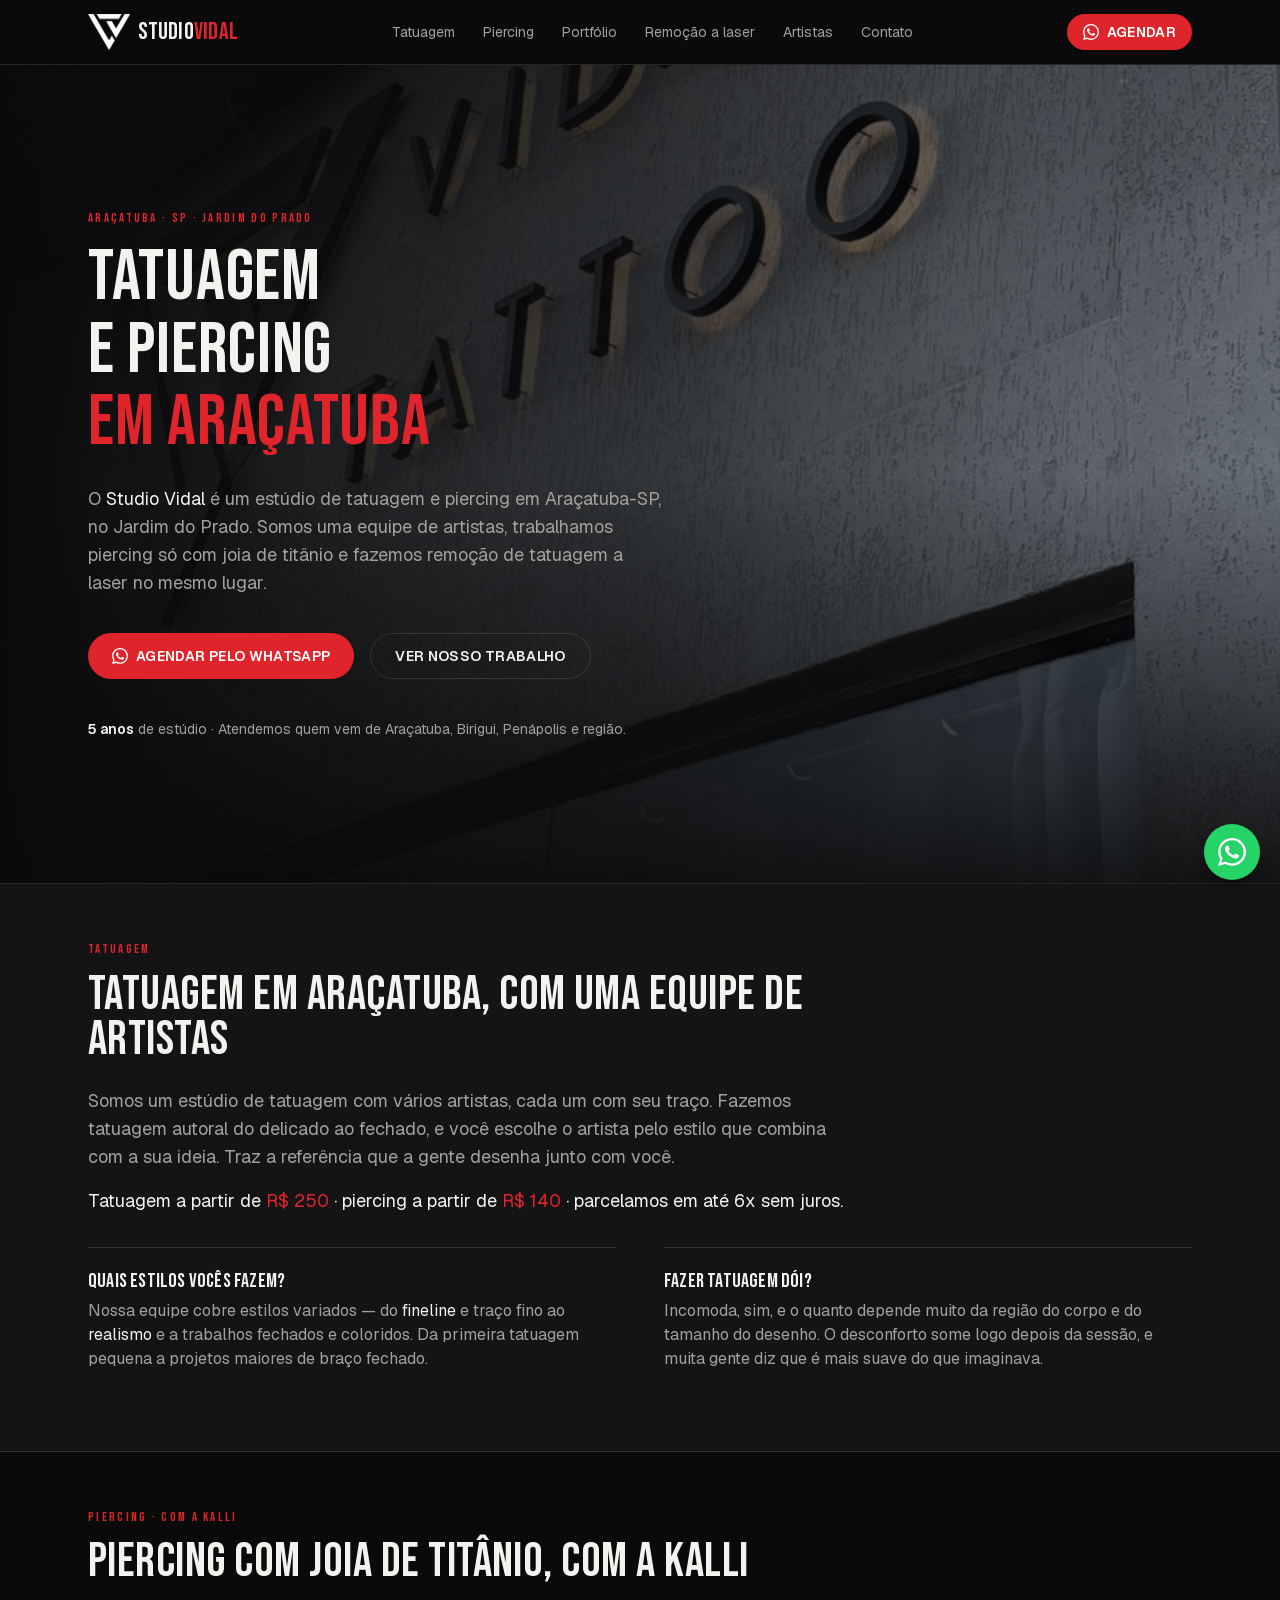
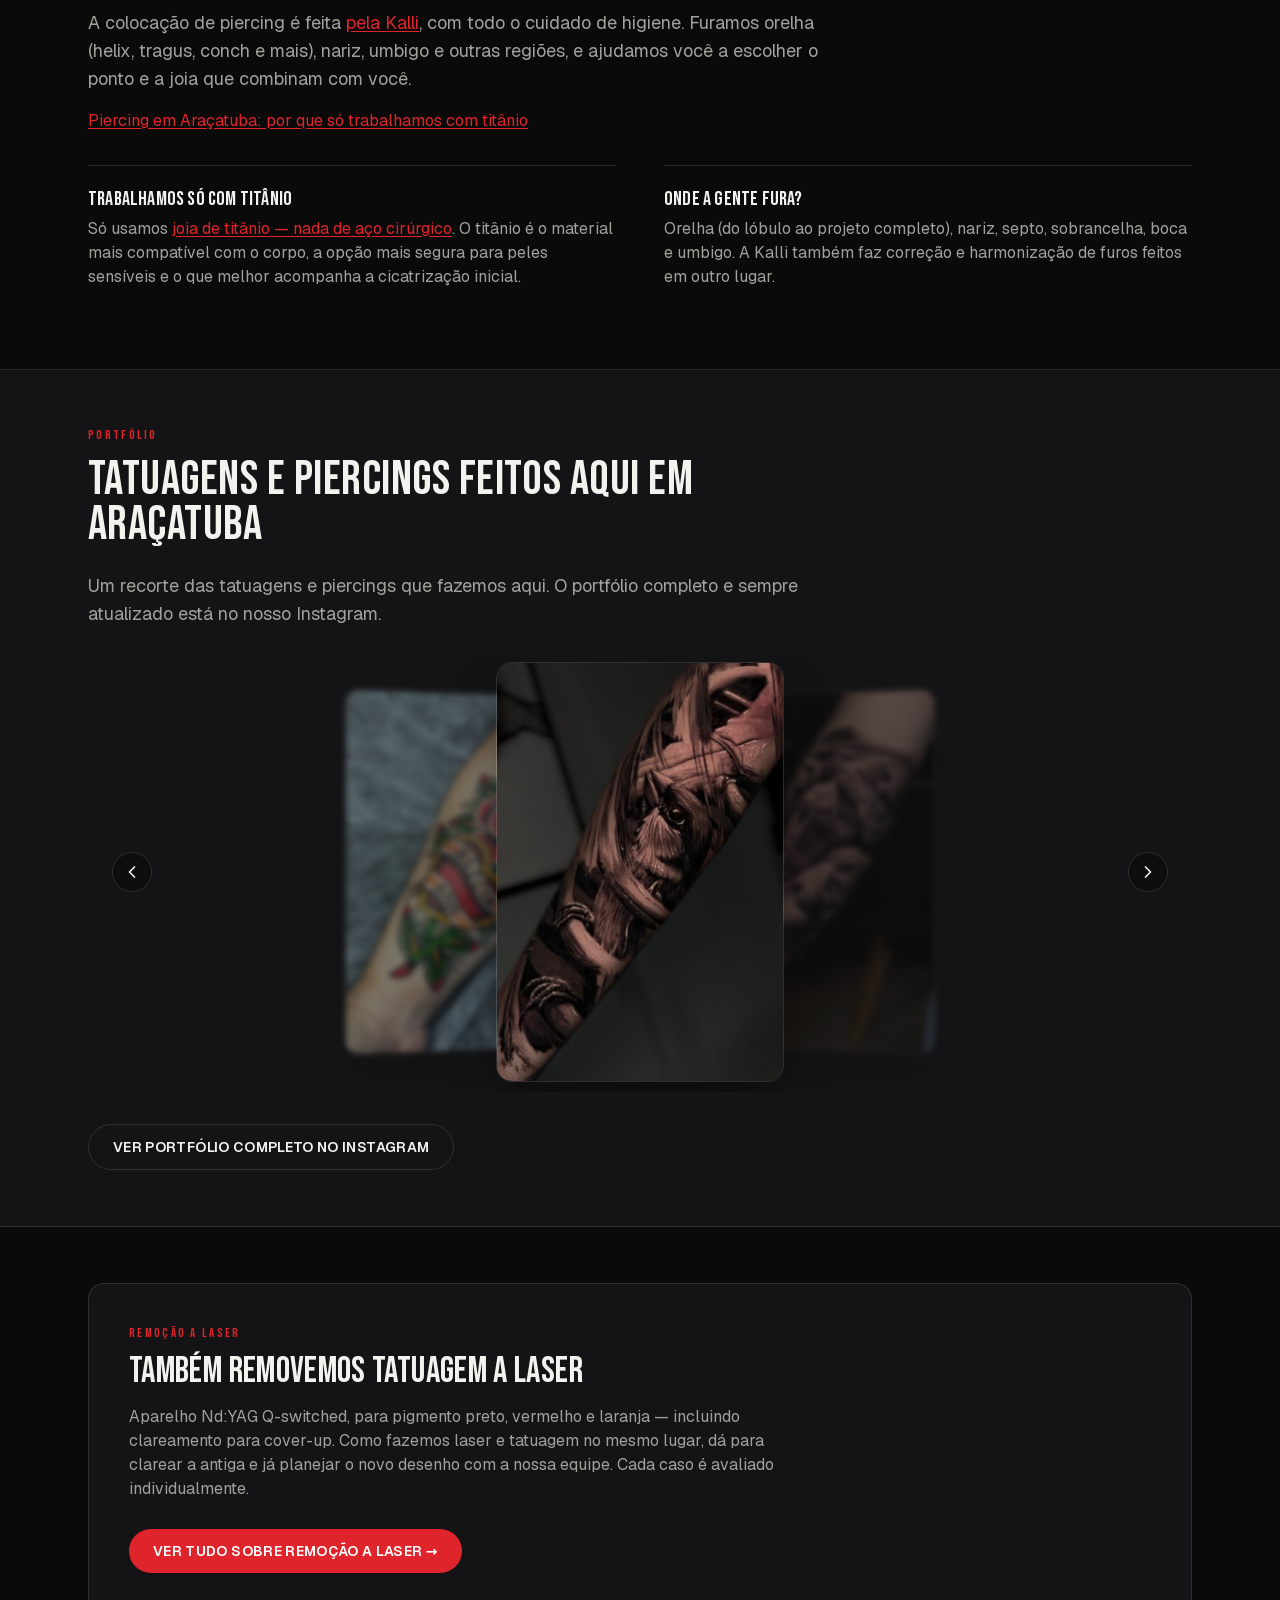
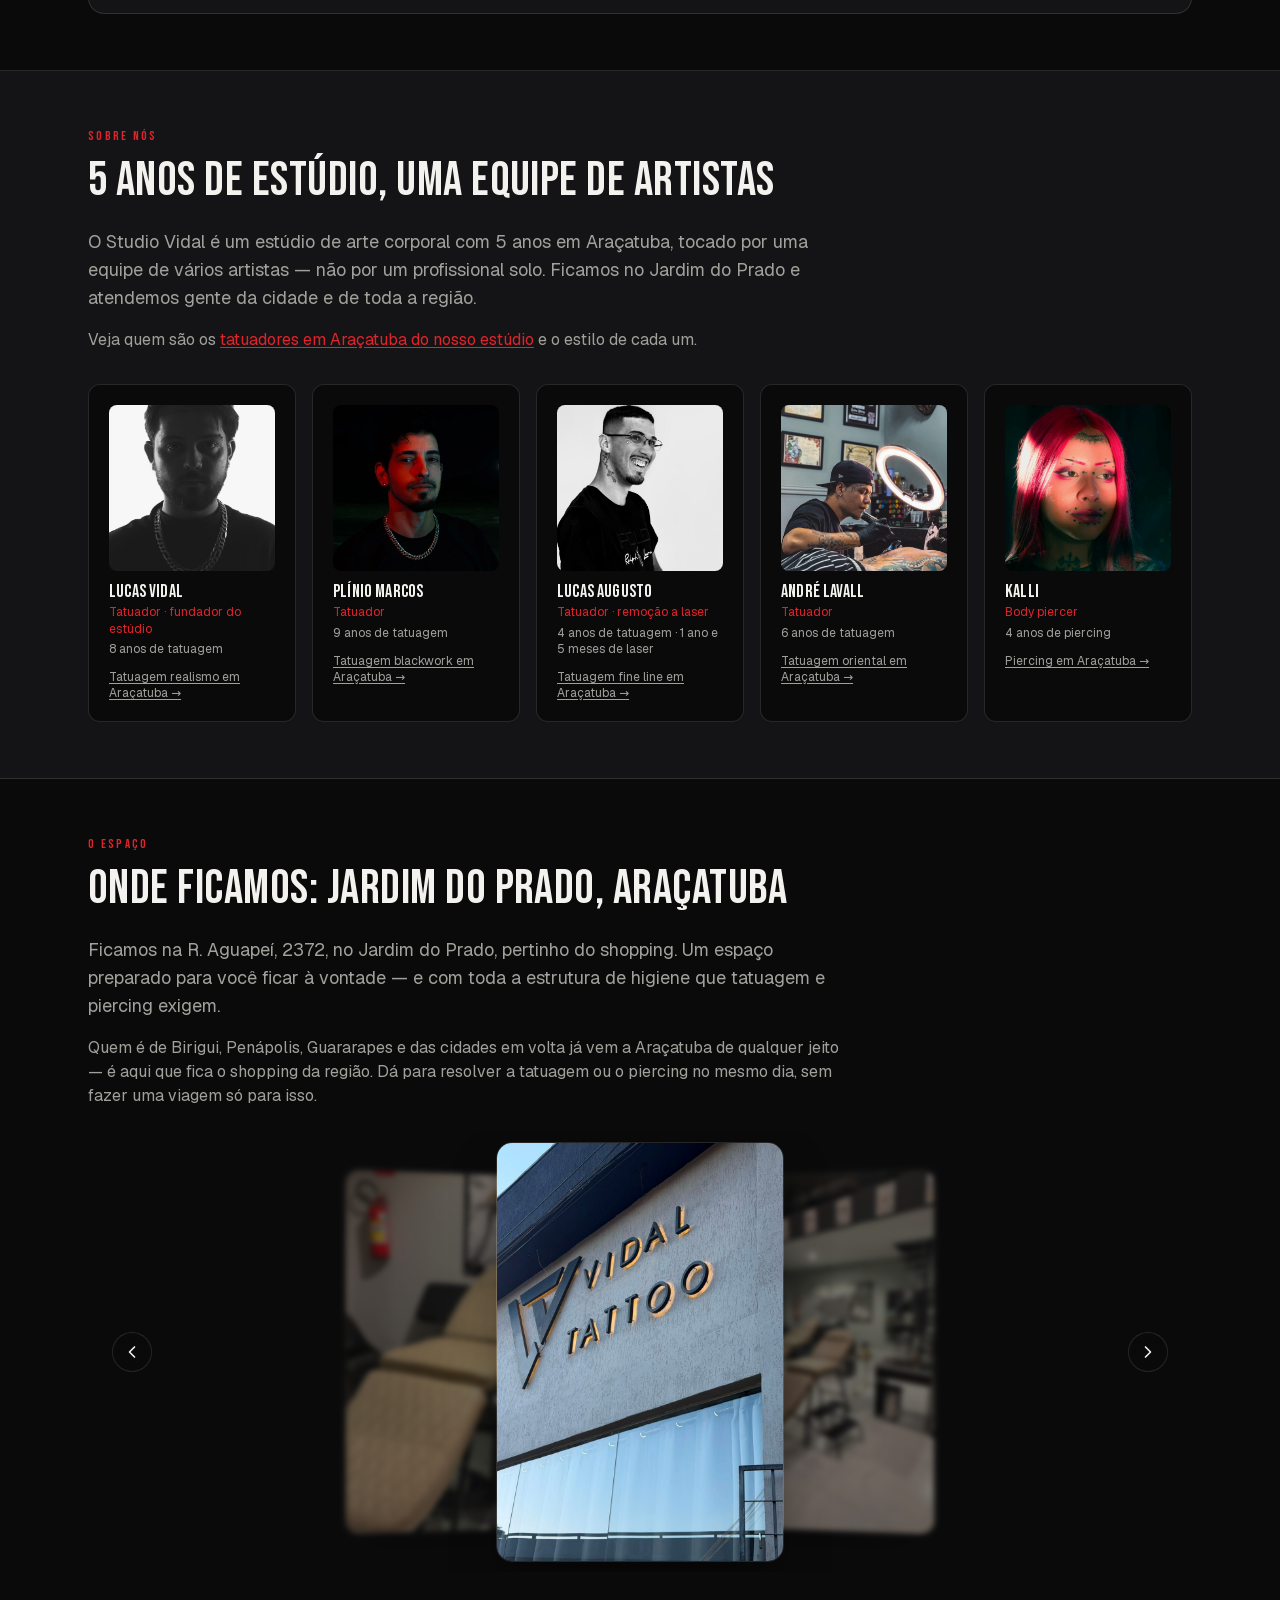
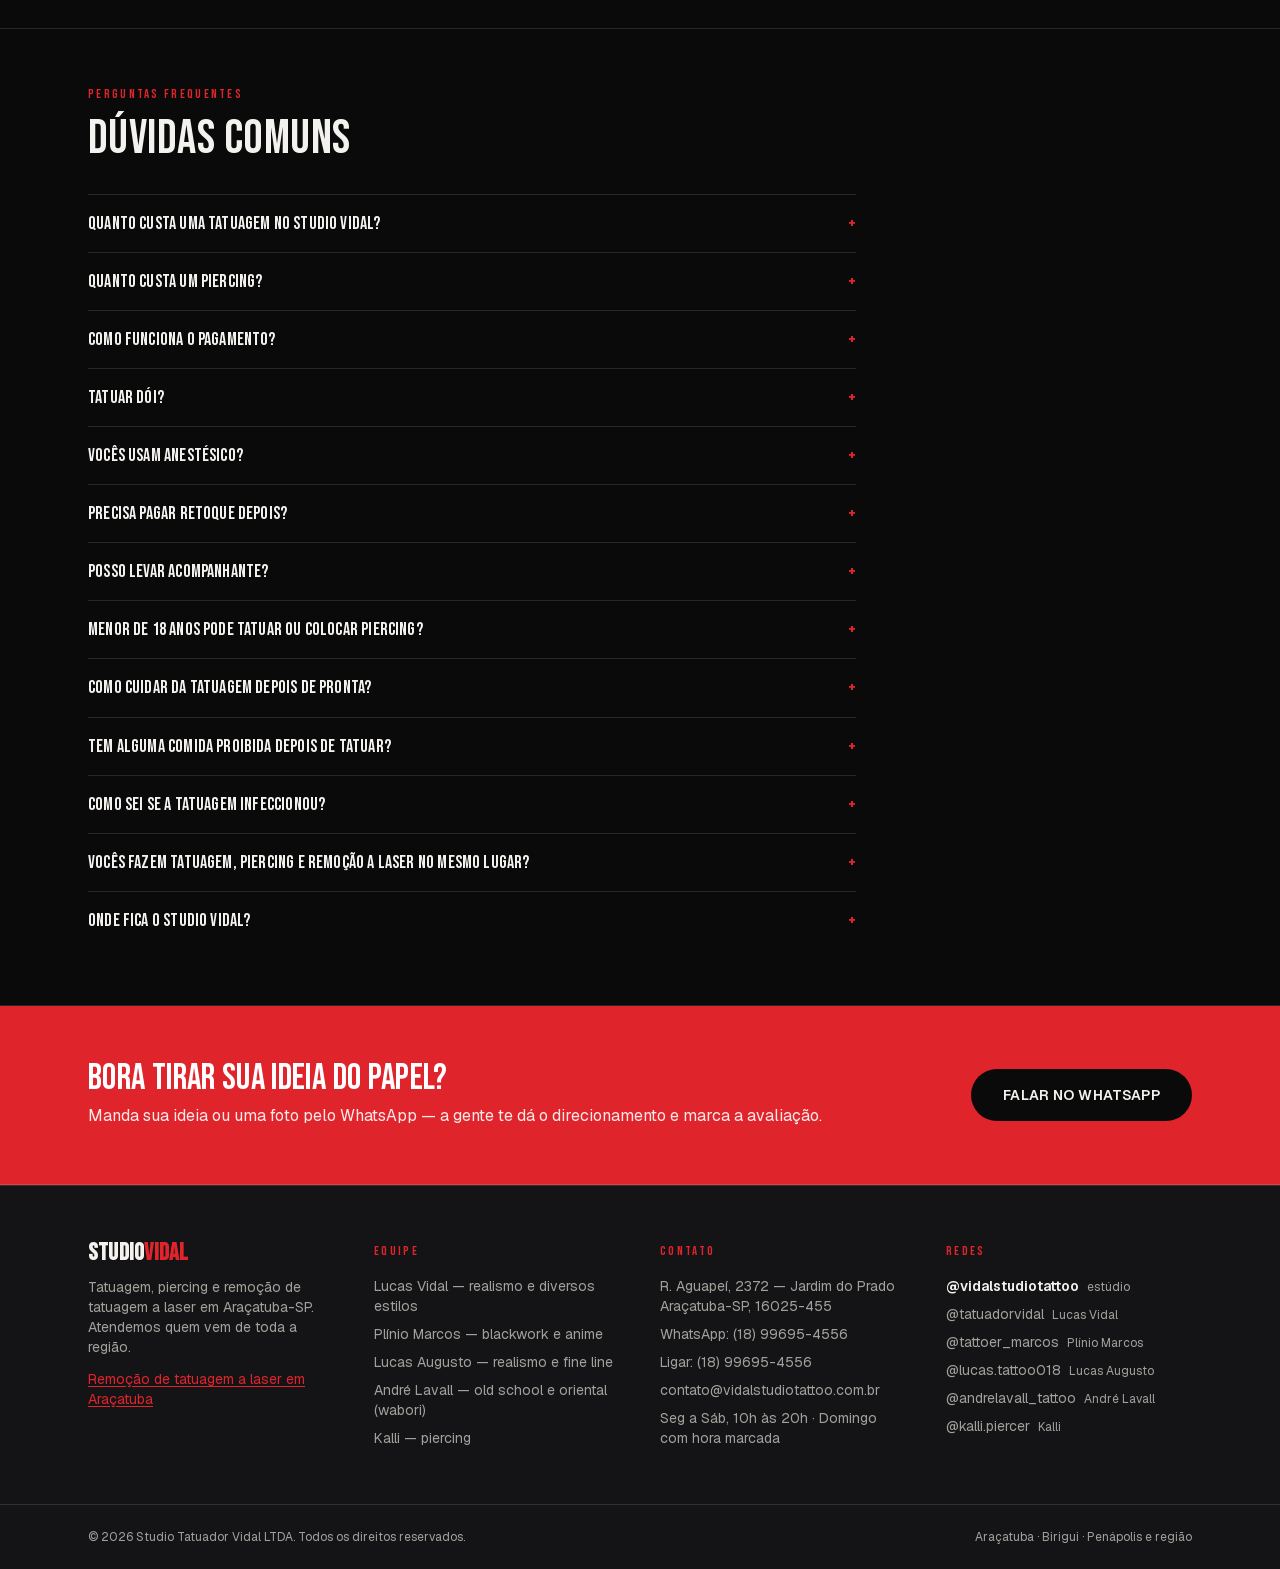
==== commit a0c1c697: "Atualiza o site - 13/11/2026 22:31" ====
--- a/index.html
+++ b/index.html
@@ -1 +1 @@
-<!DOCTYPE html><html lang="pt-BR" class="geist_286012c1-module__On7J0G__variable bebas_neue_35dde67c-module__gbz6pq__variable h-full"><head><meta charSet="utf-8"/><meta name="viewport" content="width=device-width, initial-scale=1"/><link rel="preload" href="/_next/static/media/7178b3e590c64307-s.p.21jp631_3pja2.woff2" as="font" crossorigin="" type="font/woff2"/><link rel="preload" href="/_next/static/media/caa3a2e1cccd8315-s.p.0wgildi0cnwt9.woff2" as="font" crossorigin="" type="font/woff2"/><link rel="preload" href="/_next/static/media/fabcf92ba1ccea36-s.p.1w_qz2ahumqmz.woff2" as="font" crossorigin="" type="font/woff2"/><link rel="preload" as="image" href="/logo.png"/><link rel="preload" href="/studio.jpg" as="image"/><link rel="preload" as="image" href="/artistas/lucas-vidal/01.jpg"/><link rel="preload" as="image" href="/artistas/lucas-vidal/02.jpg"/><link rel="preload" as="image" href="/artistas/kalli/01.jpg"/><link rel="preload" as="image" href="/artistas/kalli/02.jpg"/><link rel="preload" as="image" href="/artistas/plinio/01.jpg"/><link rel="preload" as="image" href="/artistas/plinio/02.jpg"/><link rel="preload" as="image" href="/artistas/lucas-augusto/01.jpg"/><link rel="preload" as="image" href="/artistas/lucas-augusto/02.jpg"/><link rel="stylesheet" href="/_next/static/chunks/03-sf3tj4qh9f.css" data-precedence="next"/><link rel="preload" as="script" fetchPriority="low" href="/_next/static/chunks/3l04zcqx63h3y.js"/><script src="/_next/static/chunks/3smteaqlw7m56.js" async=""></script><script src="/_next/static/chunks/08ttfj81-47mu.js" async=""></script><script src="/_next/static/chunks/turbopack-2fn_jka5vi9vg.js" async=""></script><script src="/_next/static/chunks/3fntmmi971322.js" async="" crossorigin=""></script><script src="/_next/static/chunks/0rp-hp2q_l__x.js" async="" crossorigin=""></script><script src="/_next/static/chunks/1qejp_rxmei7q.js" async="" crossorigin=""></script><link rel="preload" href="/artistas/lucas-vidal/perfil.jpg" as="image"/><link rel="preload" href="/artistas/plinio/perfil.jpg" as="image"/><link rel="preload" href="/artistas/lucas-augusto/perfil.jpg" as="image"/><link rel="preload" href="/artistas/andre-lavall/perfil.jpg" as="image"/><link rel="preload" href="/artistas/kalli/perfil.jpg" as="image"/><link rel="preload" as="image" href="/artistas/andre-lavall/01.jpg"/><link rel="preload" as="image" href="/artistas/andre-lavall/02.jpg"/><link rel="preload" as="image" href="/estudio/01.jpg"/><link rel="preload" as="image" href="/estudio/02.jpg"/><link rel="preload" as="image" href="/estudio/03.jpg"/><meta name="next-size-adjust" content=""/><title>Tatuador em Araçatuba — Tatuagem e Piercing | Studio Vidal</title><meta name="description" content="Tatuador em Araçatuba-SP: tatuagem autoral com vários artistas, piercing só com joia de titânio e remoção a laser. Jardim do Prado. Agende pelo WhatsApp."/><meta name="robots" content="index, follow"/><link rel="canonical" href="https://vidalstudiotattoo.com.br/"/><meta name="google-site-verification" content="hvZZctJJMVmrsGWq0S1Wy24OekyN2QrZqn3JxtMqLF4"/><meta property="og:title" content="Studio Vidal — Estúdio de tatuagem e piercing em Araçatuba"/><meta property="og:description" content="Estúdio de tatuagem, piercing e remoção de tatuagem a laser em Araçatuba-SP."/><meta property="og:url" content="https://vidalstudiotattoo.com.br/"/><meta property="og:site_name" content="Studio Vidal"/><meta property="og:locale" content="pt_BR"/><meta property="og:image" content="https://vidalstudiotattoo.com.br/og.jpg"/><meta property="og:image:width" content="1200"/><meta property="og:image:height" content="630"/><meta property="og:image:alt" content="Fachada do Studio Vidal em Araçatuba-SP"/><meta property="og:type" content="website"/><meta name="twitter:card" content="summary_large_image"/><meta name="twitter:title" content="Studio Vidal — Estúdio de tatuagem e piercing em Araçatuba"/><meta name="twitter:description" content="Estúdio de tatuagem, piercing e remoção de tatuagem a laser em Araçatuba-SP."/><meta name="twitter:image" content="https://vidalstudiotattoo.com.br/og.jpg"/><meta name="twitter:image:alt" content="Fachada do Studio Vidal em Araçatuba-SP"/><meta name="twitter:image:width" content="1200"/><meta name="twitter:image:height" content="630"/><link rel="icon" href="/icon.png?icon.0lt39u8jc4_on.png" sizes="512x512" type="image/png"/><script src="/_next/static/chunks/0cz1d0mv5g_q7.js" noModule=""></script></head><body class="min-h-full flex flex-col bg-ink text-bone"><div hidden=""><!--$--><!--/$--></div><script type="application/ld+json">{"@context":"https://schema.org","@type":"TattooParlor","name":"Studio Vidal","alternateName":"Vidal Tattoo","description":"Estúdio de arte corporal em Araçatuba-SP: tatuagem autoral, colocação de piercing e remoção de tatuagem a laser (Nd:YAG Q-switched).","url":"https://vidalstudiotattoo.com.br","telephone":"+5518996954556","email":"contato@vidalstudiotattoo.com.br","priceRange":"$$","image":"https://vidalstudiotattoo.com.br/og.jpg","address":{"@type":"PostalAddress","streetAddress":"R. Aguapeí, 2372","addressLocality":"Araçatuba","addressRegion":"SP","postalCode":"16025-455","addressCountry":"BR"},"geo":{"@type":"GeoCoordinates","latitude":-21.2087,"longitude":-50.4326},"areaServed":[{"@type":"City","name":"Araçatuba"},{"@type":"City","name":"Birigui"},{"@type":"City","name":"Penápolis"}],"openingHoursSpecification":[{"@type":"OpeningHoursSpecification","dayOfWeek":["Monday","Tuesday","Wednesday","Thursday","Friday","Saturday"],"opens":"10:00","closes":"20:00"}],"sameAs":["https://www.instagram.com/vidalstudiotattoo/","https://www.instagram.com/tatuadorvidal/"],"employee":[{"@type":"Person","name":"Lucas Vidal","jobTitle":"Tatuador · fundador do estúdio","url":"https://vidalstudiotattoo.com.br/artistas/lucas-vidal/","sameAs":["https://instagram.com/tatuadorvidal"]},{"@type":"Person","name":"Plínio Marcos","jobTitle":"Tatuador","url":"https://vidalstudiotattoo.com.br/artistas/plinio/","sameAs":["https://instagram.com/tattoer_marcos"]},{"@type":"Person","name":"Lucas Augusto","jobTitle":"Tatuador · remoção a laser","url":"https://vidalstudiotattoo.com.br/artistas/lucas-augusto/","sameAs":["https://instagram.com/lucas.tattoo018"]},{"@type":"Person","name":"André Lavall","jobTitle":"Tatuador","url":"https://vidalstudiotattoo.com.br/artistas/andre-lavall/","sameAs":["https://instagram.com/andrelavall_tattoo"]},{"@type":"Person","name":"Kalli","jobTitle":"Body piercer","url":"https://vidalstudiotattoo.com.br/artistas/kalli/","sameAs":["https://instagram.com/kalli.piercer"]}],"makesOffer":[{"@type":"Offer","itemOffered":{"@type":"Service","name":"Remoção de tatuagem a laser","url":"https://vidalstudiotattoo.com.br/remocao-de-tatuagem-a-laser-aracatuba/"}},{"@type":"Offer","itemOffered":{"@type":"Service","name":"Tatuagem autoral"}},{"@type":"Offer","itemOffered":{"@type":"Service","name":"Colocação de piercing","url":"https://vidalstudiotattoo.com.br/piercing-aracatuba/"}}]}</script><script type="application/ld+json">{"@context":"https://schema.org","@type":"FAQPage","mainEntity":[{"@type":"Question","name":"Quanto custa uma tatuagem no Studio Vidal?","acceptedAnswer":{"@type":"Answer","text":"A tatuagem começa em R$ 250. Daí para cima depende do tamanho, do estilo e da região do corpo — uma frase pequena no antebraço e um fechamento de braço são trabalhos diferentes. Manda a sua ideia ou a referência pelo WhatsApp que a gente fecha o valor com você."}},{"@type":"Question","name":"Quanto custa um piercing?","acceptedAnswer":{"@type":"Answer","text":"O piercing começa em R$ 140, já com a joia de titânio. O valor muda conforme o ponto do furo e a joia que você escolher. Manda qual furo você quer fazer pelo WhatsApp que a gente responde com o valor e os horários."}},{"@type":"Question","name":"Como funciona o pagamento?","acceptedAnswer":{"@type":"Answer","text":"Parcelamos em até 6 vezes sem juros. Acima disso, até 10 vezes, com acréscimo de juros."}},{"@type":"Question","name":"Tatuar dói?","acceptedAnswer":{"@type":"Answer","text":"Incomoda, mas nada que não dê para aguentar — essa é a resposta honesta, e é o que a maioria das pessoas diz quando levanta da maca. O quanto incomoda muda bastante conforme a região do corpo e o tamanho do trabalho. Não usamos anestésico."}},{"@type":"Question","name":"Vocês usam anestésico?","acceptedAnswer":{"@type":"Answer","text":"Não. Trabalhamos sem anestésico, e a maioria das pessoas aguenta bem a sessão. Se for a sua primeira tatuagem e isso te preocupa, fala com a gente antes: dá para começar por um trabalho menor e numa região mais tranquila."}},{"@type":"Question","name":"Precisa pagar retoque depois?","acceptedAnswer":{"@type":"Answer","text":"A nossa posição é que tatuagem bem aplicada não precisa de retoque. É por isso que trabalhamos com calma no projeto e na aplicação, em vez de acelerar a sessão. Se mesmo assim algo não cicatrizar como esperado, fala com a gente — a gente olha o seu caso."}},{"@type":"Question","name":"Posso levar acompanhante?","acceptedAnswer":{"@type":"Answer","text":"Pode, até duas pessoas. Muita gente se sente melhor com alguém junto na primeira vez, e para nós não tem problema nenhum."}},{"@type":"Question","name":"Menor de 18 anos pode tatuar ou colocar piercing?","acceptedAnswer":{"@type":"Answer","text":"Não atendemos menores de 18 anos, nem para tatuagem nem para piercing, mesmo com autorização dos pais. É a regra da casa e a gente não abre exceção."}},{"@type":"Question","name":"Como cuidar da tatuagem depois de pronta?","acceptedAnswer":{"@type":"Answer","text":"A gente te passa a orientação completa no dia, e ela vale mais que qualquer texto genérico porque é feita para o seu trabalho. Duas coisas valem para todo mundo: quando a pele estiver seca, use hidratante à base de água — a Academia Americana de Dermatologia alerta que produtos à base de petrolato, como vaselina, podem desbotar a tinta. E proteja do sol: filtro solar de FPS 30 ou mais, aplicado 15 minutos antes de sair e reaplicado a cada duas horas, porque a luz ultravioleta desbota o pigmento. Nada de câmara de bronzeamento."}},{"@type":"Question","name":"Como sei se a tatuagem infeccionou?","acceptedAnswer":{"@type":"Answer","text":"Vermelhidão e inchaço nos primeiros dias são normais. Procure um médico ou dermatologista imediatamente se a vermelhidão escurecer ou se espalhar em vez de diminuir, se a dor continuar ou piorar em vez de ceder, ou se aparecer pus, feridas abertas, febre ou calafrios — são os sinais de infecção listados pela Academia Americana de Dermatologia. Quanto antes tratar, menor o estrago para a sua saúde e para a tatuagem."}},{"@type":"Question","name":"Vocês fazem tatuagem, piercing e remoção a laser no mesmo lugar?","acceptedAnswer":{"@type":"Answer","text":"Sim. O Studio Vidal reúne os três serviços num só endereço em Araçatuba: tatuagem autoral com vários artistas, colocação de piercing com a Kalli e remoção de tatuagem a laser com aparelho Nd:YAG Q-switched. Dá para clarear uma tatuagem antiga no laser e já planejar o cover-up com a nossa equipe."}},{"@type":"Question","name":"Onde fica o Studio Vidal?","acceptedAnswer":{"@type":"Answer","text":"Ficamos na R. Aguapeí, 2372, Jardim do Prado, Araçatuba-SP, CEP 16025-455, pertinho do shopping. O atendimento é só presencial, e recebemos gente de Birigui, Penápolis, Guararapes e de toda a região que já vem a Araçatuba."}}]}</script><span id="top"></span><header class="sticky top-0 z-50 border-b border-line bg-ink/90 backdrop-blur"><div class="container-x flex h-16 items-center justify-between"><a href="/" class="flex items-center gap-2" aria-label="Studio Vidal"><img src="/logo.png" alt="" aria-hidden="true" class="h-9 w-auto [filter:brightness(0)_invert(1)]"/><span class="font-display text-2xl tracking-wide">Studio<span class="text-accent">Vidal</span></span></a><nav class="hidden items-center gap-7 md:flex"><a href="/#tatuagem" class="text-sm text-muted transition-colors hover:text-bone">Tatuagem</a><a href="/piercing-aracatuba/" class="text-sm text-muted transition-colors hover:text-bone">Piercing</a><a href="/#portfolio" class="text-sm text-muted transition-colors hover:text-bone">Portfólio</a><a href="/remocao-de-tatuagem-a-laser-aracatuba/" class="text-sm text-muted transition-colors hover:text-bone">Remoção a laser</a><a href="/artistas/" class="text-sm text-muted transition-colors hover:text-bone">Artistas</a><a href="/#contato" class="text-sm text-muted transition-colors hover:text-bone">Contato</a></nav><div class="hidden md:block"><a href="https://wa.me/5518996954556?text=Ol%C3%A1!%20Vim%20pelo%20site%20e%20gostaria%20de%20uma%20informa%C3%A7%C3%A3o." target="_blank" rel="noopener noreferrer" class="inline-flex items-center justify-center gap-2 rounded-full px-6 py-3 text-sm font-semibold uppercase tracking-wide transition-colors bg-accent text-white hover:bg-accent-hover !py-2 !px-4"><svg viewBox="0 0 24 24" aria-hidden="true" class="h-4 w-4 fill-current"><path d="M17.472 14.382c-.297-.149-1.758-.867-2.03-.967-.273-.099-.471-.148-.67.15-.197.297-.767.966-.94 1.164-.173.199-.347.223-.644.075-.297-.15-1.255-.463-2.39-1.475-.883-.788-1.48-1.761-1.653-2.059-.173-.297-.018-.458.13-.606.134-.133.297-.347.446-.52.149-.174.198-.298.298-.497.099-.198.05-.371-.025-.52-.075-.149-.669-1.612-.916-2.207-.242-.579-.487-.5-.669-.51l-.57-.01c-.198 0-.52.074-.792.372-.272.297-1.04 1.016-1.04 2.479 0 1.462 1.065 2.875 1.213 3.074.149.198 2.096 3.2 5.077 4.487.709.306 1.262.489 1.694.625.712.227 1.36.195 1.871.118.571-.085 1.758-.719 2.006-1.413.248-.694.248-1.289.173-1.413-.074-.124-.272-.198-.57-.347m-5.421 7.403h-.004a9.87 9.87 0 01-5.031-1.378l-.361-.214-3.741.982.998-3.648-.235-.374a9.86 9.86 0 01-1.51-5.26c.001-5.45 4.436-9.884 9.888-9.884 2.64 0 5.122 1.03 6.988 2.898a9.825 9.825 0 012.893 6.994c-.003 5.45-4.437 9.884-9.885 9.884m8.413-18.297A11.815 11.815 0 0012.05 0C5.495 0 .16 5.335.157 11.892c0 2.096.547 4.142 1.588 5.945L.057 24l6.305-1.654a11.882 11.882 0 005.683 1.448h.005c6.554 0 11.89-5.335 11.893-11.893a11.821 11.821 0 00-3.48-8.413z"></path></svg>Agendar</a></div><button type="button" aria-label="Abrir menu" aria-expanded="false" class="md:hidden"><span class="block h-0.5 w-6 bg-bone"></span><span class="mt-1.5 block h-0.5 w-6 bg-bone"></span><span class="mt-1.5 block h-0.5 w-6 bg-bone"></span></button></div></header><main class="flex-1"><section class="relative isolate overflow-hidden border-b border-line"><div class="absolute inset-0 -z-10"><img src="/studio.jpg" alt="" aria-hidden="true" class="h-full w-full object-cover object-center contrast-110 grayscale-[0.55]"/><div class="absolute inset-0 bg-ink/25"></div><div class="absolute inset-0 bg-gradient-to-r from-ink via-ink/65 to-transparent"></div><div class="absolute inset-0 bg-gradient-to-t from-ink/90 via-transparent to-ink/25"></div></div><div class="container-x py-28 md:py-36"><p class="kicker mb-4">Araçatuba · SP · Jardim do Prado</p><h1 class="font-display text-5xl leading-[0.9] sm:text-6xl md:text-7xl">Tatuagem<!-- --> <span class="mt-1 block">e piercing</span> <span class="mt-1 block text-accent">em Araçatuba</span></h1><p class="mt-7 max-w-xl text-lg text-muted">O <span class="text-bone">Studio Vidal</span> é um estúdio de tatuagem e piercing em Araçatuba-SP, no Jardim do Prado. Somos uma equipe de artistas, trabalhamos piercing só com joia de titânio e fazemos remoção de tatuagem a laser no mesmo lugar.</p><div class="mt-9 flex flex-wrap gap-4"><a href="https://wa.me/5518996954556?text=Ol%C3%A1!%20Vim%20pelo%20site%20e%20gostaria%20de%20uma%20informa%C3%A7%C3%A3o." target="_blank" rel="noopener noreferrer" class="inline-flex items-center justify-center gap-2 rounded-full px-6 py-3 text-sm font-semibold uppercase tracking-wide transition-colors bg-accent text-white hover:bg-accent-hover "><svg viewBox="0 0 24 24" aria-hidden="true" class="h-4 w-4 fill-current"><path d="M17.472 14.382c-.297-.149-1.758-.867-2.03-.967-.273-.099-.471-.148-.67.15-.197.297-.767.966-.94 1.164-.173.199-.347.223-.644.075-.297-.15-1.255-.463-2.39-1.475-.883-.788-1.48-1.761-1.653-2.059-.173-.297-.018-.458.13-.606.134-.133.297-.347.446-.52.149-.174.198-.298.298-.497.099-.198.05-.371-.025-.52-.075-.149-.669-1.612-.916-2.207-.242-.579-.487-.5-.669-.51l-.57-.01c-.198 0-.52.074-.792.372-.272.297-1.04 1.016-1.04 2.479 0 1.462 1.065 2.875 1.213 3.074.149.198 2.096 3.2 5.077 4.487.709.306 1.262.489 1.694.625.712.227 1.36.195 1.871.118.571-.085 1.758-.719 2.006-1.413.248-.694.248-1.289.173-1.413-.074-.124-.272-.198-.57-.347m-5.421 7.403h-.004a9.87 9.87 0 01-5.031-1.378l-.361-.214-3.741.982.998-3.648-.235-.374a9.86 9.86 0 01-1.51-5.26c.001-5.45 4.436-9.884 9.888-9.884 2.64 0 5.122 1.03 6.988 2.898a9.825 9.825 0 012.893 6.994c-.003 5.45-4.437 9.884-9.885 9.884m8.413-18.297A11.815 11.815 0 0012.05 0C5.495 0 .16 5.335.157 11.892c0 2.096.547 4.142 1.588 5.945L.057 24l6.305-1.654a11.882 11.882 0 005.683 1.448h.005c6.554 0 11.89-5.335 11.893-11.893a11.821 11.821 0 00-3.48-8.413z"></path></svg>Agendar pelo WhatsApp</a><a href="#portfolio" class="inline-flex items-center justify-center rounded-full border border-bone/30 px-6 py-3 text-sm font-semibold uppercase tracking-wide text-bone transition-colors hover:border-accent hover:text-accent">Ver nosso trabalho</a></div><p class="mt-10 text-sm text-muted"><span class="font-semibold text-bone">5 anos</span> de estúdio · Atendemos quem vem de Araçatuba, Birigui, Penápolis e região.</p></div></section><section id="tatuagem" class="border-b border-line bg-surface"><div class="container-x py-14"><p class="kicker mb-3">Tatuagem</p><h2 class="font-display max-w-3xl text-4xl sm:text-5xl">Tatuagem em Araçatuba, com uma equipe de artistas</h2><p class="mt-6 max-w-3xl text-lg text-muted">Somos um estúdio de tatuagem com vários artistas, cada um com seu traço. Fazemos tatuagem autoral do delicado ao fechado, e você escolhe o artista pelo estilo que combina com a sua ideia. Traz a referência que a gente desenha junto com você.</p><p class="mt-4 max-w-3xl text-lg text-bone">Tatuagem a partir de<!-- --> <span class="text-accent">R$ 250</span> · piercing a partir de<!-- --> <span class="text-accent">R$ 140</span> · parcelamos em até 6x sem juros.</p><div class="mt-8 grid gap-x-12 md:grid-cols-2"><div class="border-t border-line py-6"><h3 class="font-display text-xl text-bone">Quais estilos vocês fazem?</h3><div class="mt-2 space-y-2 text-muted"><p>Nossa equipe cobre estilos variados — do<!-- --> <span class="text-bone">fineline</span> e traço fino ao<!-- --> <span class="text-bone">realismo</span> e a trabalhos fechados e coloridos. Da primeira tatuagem pequena a projetos maiores de braço fechado.</p></div></div><div class="border-t border-line py-6"><h3 class="font-display text-xl text-bone">Fazer tatuagem dói?</h3><div class="mt-2 space-y-2 text-muted"><p>Incomoda, sim, e o quanto depende muito da região do corpo e do tamanho do desenho. O desconforto some logo depois da sessão, e muita gente diz que é mais suave do que imaginava.</p></div></div></div></div></section><section id="piercing" class="border-b border-line"><div class="container-x py-14"><p class="kicker mb-3">Piercing · com a Kalli</p><h2 class="font-display max-w-3xl text-4xl sm:text-5xl">Piercing com joia de titânio, com a Kalli</h2><p class="mt-6 max-w-3xl text-lg text-muted">A colocação de piercing é feita<!-- --> <a href="/artistas/kalli/" class="text-accent underline underline-offset-2">pela Kalli</a>, com todo o cuidado de higiene. Furamos orelha (helix, tragus, conch e mais), nariz, umbigo e outras regiões, e ajudamos você a escolher o ponto e a joia que combinam com você.</p><p class="mt-4 max-w-3xl text-muted"><a href="/piercing-aracatuba/" class="text-accent underline underline-offset-2">Piercing em Araçatuba: por que só trabalhamos com titânio</a></p><div class="mt-8 grid gap-x-12 md:grid-cols-2"><div class="border-t border-line py-6"><h3 class="font-display text-xl text-bone">Trabalhamos só com titânio</h3><div class="mt-2 space-y-2 text-muted"><p>Só usamos<!-- --> <a href="/piercing-aracatuba/" class="text-accent underline underline-offset-2">joia de titânio — nada de aço cirúrgico</a>. O titânio é o material mais compatível com o corpo, a opção mais segura para peles sensíveis e o que melhor acompanha a cicatrização inicial.</p></div></div><div class="border-t border-line py-6"><h3 class="font-display text-xl text-bone">Onde a gente fura?</h3><div class="mt-2 space-y-2 text-muted"><p>Orelha (do lóbulo ao projeto completo), nariz, septo, sobrancelha, boca e umbigo. A Kalli também faz correção e harmonização de furos feitos em outro lugar.</p></div></div></div></div></section><section id="portfolio" class="border-b border-line bg-surface"><div class="container-x py-14"><p class="kicker mb-3">Portfólio</p><h2 class="font-display max-w-3xl text-4xl sm:text-5xl">Tatuagens e piercings feitos aqui em Araçatuba</h2><p class="mt-6 max-w-3xl text-lg text-muted">Um recorte das tatuagens e piercings que fazemos aqui. O portfólio completo e sempre atualizado está no nosso Instagram.</p><div class="mt-6"><div class="relative w-full"><div class="relative flex h-[340px] w-full items-center justify-center overflow-hidden [perspective:1000px] md:h-[440px]"><div class="absolute flex h-72 w-52 items-center justify-center transition-all duration-500 ease-in-out md:h-[420px] md:w-72" style="transform:translateX(0%) scale(1) rotateY(0deg);z-index:10;opacity:1;filter:blur(0px);visibility:visible"><img src="/artistas/lucas-vidal/01.jpg" alt="Tatuagem de Lucas Vidal — Studio Vidal Araçatuba 1" class="h-full w-full rounded-2xl border border-line object-cover shadow-2xl shadow-black/50"/></div><div class="absolute flex h-72 w-52 items-center justify-center transition-all duration-500 ease-in-out md:h-[420px] md:w-72" style="transform:translateX(58%) scale(0.85) rotateY(-10deg);z-index:5;opacity:0.45;filter:blur(3px);visibility:visible"><img src="/artistas/lucas-vidal/02.jpg" alt="Tatuagem de Lucas Vidal — Studio Vidal Araçatuba 2" class="h-full w-full rounded-2xl border border-line object-cover shadow-2xl shadow-black/50"/></div><div class="absolute flex h-72 w-52 items-center justify-center transition-all duration-500 ease-in-out md:h-[420px] md:w-72" style="transform:translateX(116%) scale(0.7) rotateY(-20deg);z-index:1;opacity:0;filter:blur(3px);visibility:hidden"><img src="/artistas/kalli/01.jpg" alt="Piercing de Kalli — Studio Vidal Araçatuba 1" class="h-full w-full rounded-2xl border border-line object-cover shadow-2xl shadow-black/50"/></div><div class="absolute flex h-72 w-52 items-center justify-center transition-all duration-500 ease-in-out md:h-[420px] md:w-72" style="transform:translateX(174%) scale(0.7) rotateY(-30deg);z-index:1;opacity:0;filter:blur(3px);visibility:hidden"><img src="/artistas/kalli/02.jpg" alt="Piercing de Kalli — Studio Vidal Araçatuba 2" class="h-full w-full rounded-2xl border border-line object-cover shadow-2xl shadow-black/50"/></div><div class="absolute flex h-72 w-52 items-center justify-center transition-all duration-500 ease-in-out md:h-[420px] md:w-72" style="transform:translateX(232%) scale(0.7) rotateY(-40deg);z-index:1;opacity:0;filter:blur(3px);visibility:hidden"><img src="/artistas/plinio/01.jpg" alt="Tatuagem de Plínio Marcos — Studio Vidal Araçatuba 1" class="h-full w-full rounded-2xl border border-line object-cover shadow-2xl shadow-black/50"/></div><div class="absolute flex h-72 w-52 items-center justify-center transition-all duration-500 ease-in-out md:h-[420px] md:w-72" style="transform:translateX(290%) scale(0.7) rotateY(-50deg);z-index:1;opacity:0;filter:blur(3px);visibility:hidden"><img src="/artistas/plinio/02.jpg" alt="Tatuagem de Plínio Marcos — Studio Vidal Araçatuba 2" class="h-full w-full rounded-2xl border border-line object-cover shadow-2xl shadow-black/50"/></div><div class="absolute flex h-72 w-52 items-center justify-center transition-all duration-500 ease-in-out md:h-[420px] md:w-72" style="transform:translateX(-232%) scale(0.7) rotateY(40deg);z-index:1;opacity:0;filter:blur(3px);visibility:hidden"><img src="/artistas/lucas-augusto/01.jpg" alt="Tatuagem de Lucas Augusto — Studio Vidal Araçatuba 1" class="h-full w-full rounded-2xl border border-line object-cover shadow-2xl shadow-black/50"/></div><div class="absolute flex h-72 w-52 items-center justify-center transition-all duration-500 ease-in-out md:h-[420px] md:w-72" style="transform:translateX(-174%) scale(0.7) rotateY(30deg);z-index:1;opacity:0;filter:blur(3px);visibility:hidden"><img src="/artistas/lucas-augusto/02.jpg" alt="Tatuagem de Lucas Augusto — Studio Vidal Araçatuba 2" class="h-full w-full rounded-2xl border border-line object-cover shadow-2xl shadow-black/50"/></div><div class="absolute flex h-72 w-52 items-center justify-center transition-all duration-500 ease-in-out md:h-[420px] md:w-72" style="transform:translateX(-116%) scale(0.7) rotateY(20deg);z-index:1;opacity:0;filter:blur(3px);visibility:hidden"><img src="/artistas/andre-lavall/01.jpg" alt="Tatuagem de André Lavall — Studio Vidal Araçatuba 1" class="h-full w-full rounded-2xl border border-line object-cover shadow-2xl shadow-black/50"/></div><div class="absolute flex h-72 w-52 items-center justify-center transition-all duration-500 ease-in-out md:h-[420px] md:w-72" style="transform:translateX(-58%) scale(0.85) rotateY(10deg);z-index:5;opacity:0.45;filter:blur(3px);visibility:visible"><img src="/artistas/andre-lavall/02.jpg" alt="Tatuagem de André Lavall — Studio Vidal Araçatuba 2" class="h-full w-full rounded-2xl border border-line object-cover shadow-2xl shadow-black/50"/></div></div><button type="button" aria-label="Anterior" class="absolute left-2 top-1/2 z-20 flex h-10 w-10 -translate-y-1/2 items-center justify-center rounded-full border border-line bg-ink/60 text-bone backdrop-blur transition-colors hover:border-accent hover:text-accent sm:left-6"><svg xmlns="http://www.w3.org/2000/svg" width="24" height="24" viewBox="0 0 24 24" fill="none" stroke="currentColor" stroke-width="2" stroke-linecap="round" stroke-linejoin="round" class="lucide lucide-chevron-left h-5 w-5" aria-hidden="true"><path d="m15 18-6-6 6-6"></path></svg></button><button type="button" aria-label="Próximo" class="absolute right-2 top-1/2 z-20 flex h-10 w-10 -translate-y-1/2 items-center justify-center rounded-full border border-line bg-ink/60 text-bone backdrop-blur transition-colors hover:border-accent hover:text-accent sm:right-6"><svg xmlns="http://www.w3.org/2000/svg" width="24" height="24" viewBox="0 0 24 24" fill="none" stroke="currentColor" stroke-width="2" stroke-linecap="round" stroke-linejoin="round" class="lucide lucide-chevron-right h-5 w-5" aria-hidden="true"><path d="m9 18 6-6-6-6"></path></svg></button></div></div><div class="mt-8"><a href="https://www.instagram.com/vidalstudiotattoo/" target="_blank" rel="noopener noreferrer" class="inline-flex items-center justify-center rounded-full border border-bone/30 px-6 py-3 text-sm font-semibold uppercase tracking-wide text-bone transition-colors hover:border-accent hover:text-accent">Ver portfólio completo no Instagram</a></div></div></section><section id="laser" class="border-b border-line"><div class="container-x py-14"><div class="rounded-2xl border border-line bg-surface p-8 md:p-10"><p class="kicker mb-3">Remoção a laser</p><h2 class="font-display max-w-2xl text-3xl sm:text-4xl">Também removemos tatuagem a laser</h2><p class="mt-4 max-w-2xl text-muted">Aparelho Nd:YAG Q-switched, para pigmento preto, vermelho e laranja — incluindo clareamento para cover-up. Como fazemos laser e tatuagem no mesmo lugar, dá para clarear a antiga e já planejar o novo desenho com a nossa equipe. Cada caso é avaliado individualmente.</p><a href="/remocao-de-tatuagem-a-laser-aracatuba/" class="mt-7 inline-flex items-center justify-center rounded-full bg-accent px-6 py-3 text-sm font-semibold uppercase tracking-wide text-white transition-colors hover:bg-accent-hover">Ver tudo sobre remoção a laser →</a></div></div></section><section id="equipe" class="border-b border-line bg-surface"><div class="container-x py-14"><p class="kicker mb-3">Sobre nós</p><h2 class="font-display max-w-3xl text-4xl sm:text-5xl">5 anos de estúdio, uma equipe de artistas</h2><p class="mt-6 max-w-3xl text-lg text-muted">O Studio Vidal é um estúdio de arte corporal com 5 anos em Araçatuba, tocado por uma equipe de vários artistas — não por um profissional solo. Ficamos no Jardim do Prado e atendemos gente da cidade e de toda a região.</p><p class="mt-4 max-w-3xl text-muted">Veja quem são os<!-- --> <a href="/artistas/" class="text-accent underline underline-offset-2">tatuadores em Araçatuba do nosso estúdio</a> <!-- -->e o estilo de cada um.</p><div class="mt-8 grid grid-cols-2 gap-3 sm:grid-cols-3 sm:gap-4 lg:grid-cols-5"><a href="/artistas/lucas-vidal/" class="group flex flex-col rounded-xl border border-line bg-ink p-4 transition-colors hover:border-accent sm:p-5"><img src="/artistas/lucas-vidal/perfil.jpg" alt="Lucas Vidal — Tatuador · fundador do estúdio no Studio Vidal" class="mb-3 aspect-square w-full rounded-lg object-cover"/><p class="font-display text-base leading-tight sm:text-lg">Lucas Vidal</p><p class="mt-1 text-xs leading-snug text-accent">Tatuador · fundador do estúdio</p><p class="mt-1 text-xs text-muted">8 anos de tatuagem</p><span class="mt-3 text-xs text-muted underline underline-offset-2 group-hover:text-bone">Tatuagem realismo em Araçatuba<!-- --> →</span></a><a href="/artistas/plinio/" class="group flex flex-col rounded-xl border border-line bg-ink p-4 transition-colors hover:border-accent sm:p-5"><img src="/artistas/plinio/perfil.jpg" alt="Plínio Marcos — Tatuador no Studio Vidal" class="mb-3 aspect-square w-full rounded-lg object-cover"/><p class="font-display text-base leading-tight sm:text-lg">Plínio Marcos</p><p class="mt-1 text-xs leading-snug text-accent">Tatuador</p><p class="mt-1 text-xs text-muted">9 anos de tatuagem</p><span class="mt-3 text-xs text-muted underline underline-offset-2 group-hover:text-bone">Tatuagem blackwork em Araçatuba<!-- --> →</span></a><a href="/artistas/lucas-augusto/" class="group flex flex-col rounded-xl border border-line bg-ink p-4 transition-colors hover:border-accent sm:p-5"><img src="/artistas/lucas-augusto/perfil.jpg" alt="Lucas Augusto — Tatuador · remoção a laser no Studio Vidal" class="mb-3 aspect-square w-full rounded-lg object-cover"/><p class="font-display text-base leading-tight sm:text-lg">Lucas Augusto</p><p class="mt-1 text-xs leading-snug text-accent">Tatuador · remoção a laser</p><p class="mt-1 text-xs text-muted">4 anos de tatuagem · 1 ano e 5 meses de laser</p><span class="mt-3 text-xs text-muted underline underline-offset-2 group-hover:text-bone">Tatuagem fine line em Araçatuba<!-- --> →</span></a><a href="/artistas/andre-lavall/" class="group flex flex-col rounded-xl border border-line bg-ink p-4 transition-colors hover:border-accent sm:p-5"><img src="/artistas/andre-lavall/perfil.jpg" alt="André Lavall — Tatuador no Studio Vidal" class="mb-3 aspect-square w-full rounded-lg object-cover"/><p class="font-display text-base leading-tight sm:text-lg">André Lavall</p><p class="mt-1 text-xs leading-snug text-accent">Tatuador</p><p class="mt-1 text-xs text-muted">6 anos de tatuagem</p><span class="mt-3 text-xs text-muted underline underline-offset-2 group-hover:text-bone">Tatuagem oriental em Araçatuba<!-- --> →</span></a><a href="/artistas/kalli/" class="group flex flex-col rounded-xl border border-line bg-ink p-4 transition-colors hover:border-accent sm:p-5"><img src="/artistas/kalli/perfil.jpg" alt="Kalli — Body piercer no Studio Vidal" class="mb-3 aspect-square w-full rounded-lg object-cover"/><p class="font-display text-base leading-tight sm:text-lg">Kalli</p><p class="mt-1 text-xs leading-snug text-accent">Body piercer</p><p class="mt-1 text-xs text-muted">4 anos de piercing</p><span class="mt-3 text-xs text-muted underline underline-offset-2 group-hover:text-bone">Piercing em Araçatuba<!-- --> →</span></a></div></div></section><section id="espaco" class="border-b border-line"><div class="container-x py-14"><p class="kicker mb-3">O espaço</p><h2 class="font-display max-w-3xl text-4xl sm:text-5xl">Onde ficamos: Jardim do Prado, Araçatuba</h2><p class="mt-6 max-w-3xl text-lg text-muted">Ficamos na R. Aguapeí, 2372, no Jardim do Prado, pertinho do shopping. Um espaço preparado para você ficar à vontade — e com toda a estrutura de higiene que tatuagem e piercing exigem.</p><p class="mt-4 max-w-3xl text-muted">Quem é de Birigui, Penápolis, Guararapes e das cidades em volta já vem a Araçatuba de qualquer jeito — é aqui que fica o shopping da região. Dá para resolver a tatuagem ou o piercing no mesmo dia, sem fazer uma viagem só para isso.</p><div class="mt-6"><div class="relative w-full"><div class="relative flex h-[340px] w-full items-center justify-center overflow-hidden [perspective:1000px] md:h-[440px]"><div class="absolute flex h-72 w-52 items-center justify-center transition-all duration-500 ease-in-out md:h-[420px] md:w-72" style="transform:translateX(0%) scale(1) rotateY(0deg);z-index:10;opacity:1;filter:blur(0px);visibility:visible"><img src="/estudio/01.jpg" alt="Studio Vidal em Araçatuba — ambiente do estúdio 1" class="h-full w-full rounded-2xl border border-line object-cover shadow-2xl shadow-black/50"/></div><div class="absolute flex h-72 w-52 items-center justify-center transition-all duration-500 ease-in-out md:h-[420px] md:w-72" style="transform:translateX(58%) scale(0.85) rotateY(-10deg);z-index:5;opacity:0.45;filter:blur(3px);visibility:visible"><img src="/estudio/02.jpg" alt="Studio Vidal em Araçatuba — ambiente do estúdio 2" class="h-full w-full rounded-2xl border border-line object-cover shadow-2xl shadow-black/50"/></div><div class="absolute flex h-72 w-52 items-center justify-center transition-all duration-500 ease-in-out md:h-[420px] md:w-72" style="transform:translateX(-58%) scale(0.85) rotateY(10deg);z-index:5;opacity:0.45;filter:blur(3px);visibility:visible"><img src="/estudio/03.jpg" alt="Studio Vidal em Araçatuba — ambiente do estúdio 3" class="h-full w-full rounded-2xl border border-line object-cover shadow-2xl shadow-black/50"/></div></div><button type="button" aria-label="Anterior" class="absolute left-2 top-1/2 z-20 flex h-10 w-10 -translate-y-1/2 items-center justify-center rounded-full border border-line bg-ink/60 text-bone backdrop-blur transition-colors hover:border-accent hover:text-accent sm:left-6"><svg xmlns="http://www.w3.org/2000/svg" width="24" height="24" viewBox="0 0 24 24" fill="none" stroke="currentColor" stroke-width="2" stroke-linecap="round" stroke-linejoin="round" class="lucide lucide-chevron-left h-5 w-5" aria-hidden="true"><path d="m15 18-6-6 6-6"></path></svg></button><button type="button" aria-label="Próximo" class="absolute right-2 top-1/2 z-20 flex h-10 w-10 -translate-y-1/2 items-center justify-center rounded-full border border-line bg-ink/60 text-bone backdrop-blur transition-colors hover:border-accent hover:text-accent sm:right-6"><svg xmlns="http://www.w3.org/2000/svg" width="24" height="24" viewBox="0 0 24 24" fill="none" stroke="currentColor" stroke-width="2" stroke-linecap="round" stroke-linejoin="round" class="lucide lucide-chevron-right h-5 w-5" aria-hidden="true"><path d="m9 18 6-6-6-6"></path></svg></button></div></div></div></section><section id="faq" class="border-b border-line"><div class="container-x py-14"><p class="kicker mb-3">Perguntas frequentes</p><h2 class="font-display text-4xl sm:text-5xl">Dúvidas comuns</h2><div class="mt-8 max-w-3xl"><details class="group border-t border-line py-5"><summary class="flex cursor-pointer list-none items-center justify-between gap-4 font-display text-lg">Quanto custa uma tatuagem no Studio Vidal?<span class="text-accent transition-transform group-open:rotate-45">+</span></summary><p class="mt-3 text-muted">A tatuagem começa em R$ 250. Daí para cima depende do tamanho, do estilo e da região do corpo — uma frase pequena no antebraço e um fechamento de braço são trabalhos diferentes. Manda a sua ideia ou a referência pelo WhatsApp que a gente fecha o valor com você.</p></details><details class="group border-t border-line py-5"><summary class="flex cursor-pointer list-none items-center justify-between gap-4 font-display text-lg">Quanto custa um piercing?<span class="text-accent transition-transform group-open:rotate-45">+</span></summary><p class="mt-3 text-muted">O piercing começa em R$ 140, já com a joia de titânio. O valor muda conforme o ponto do furo e a joia que você escolher. Manda qual furo você quer fazer pelo WhatsApp que a gente responde com o valor e os horários.</p></details><details class="group border-t border-line py-5"><summary class="flex cursor-pointer list-none items-center justify-between gap-4 font-display text-lg">Como funciona o pagamento?<span class="text-accent transition-transform group-open:rotate-45">+</span></summary><p class="mt-3 text-muted">Parcelamos em até 6 vezes sem juros. Acima disso, até 10 vezes, com acréscimo de juros.</p></details><details class="group border-t border-line py-5"><summary class="flex cursor-pointer list-none items-center justify-between gap-4 font-display text-lg">Tatuar dói?<span class="text-accent transition-transform group-open:rotate-45">+</span></summary><p class="mt-3 text-muted">Incomoda, mas nada que não dê para aguentar — essa é a resposta honesta, e é o que a maioria das pessoas diz quando levanta da maca. O quanto incomoda muda bastante conforme a região do corpo e o tamanho do trabalho. Não usamos anestésico.</p></details><details class="group border-t border-line py-5"><summary class="flex cursor-pointer list-none items-center justify-between gap-4 font-display text-lg">Vocês usam anestésico?<span class="text-accent transition-transform group-open:rotate-45">+</span></summary><p class="mt-3 text-muted">Não. Trabalhamos sem anestésico, e a maioria das pessoas aguenta bem a sessão. Se for a sua primeira tatuagem e isso te preocupa, fala com a gente antes: dá para começar por um trabalho menor e numa região mais tranquila.</p></details><details class="group border-t border-line py-5"><summary class="flex cursor-pointer list-none items-center justify-between gap-4 font-display text-lg">Precisa pagar retoque depois?<span class="text-accent transition-transform group-open:rotate-45">+</span></summary><p class="mt-3 text-muted">A nossa posição é que tatuagem bem aplicada não precisa de retoque. É por isso que trabalhamos com calma no projeto e na aplicação, em vez de acelerar a sessão. Se mesmo assim algo não cicatrizar como esperado, fala com a gente — a gente olha o seu caso.</p></details><details class="group border-t border-line py-5"><summary class="flex cursor-pointer list-none items-center justify-between gap-4 font-display text-lg">Posso levar acompanhante?<span class="text-accent transition-transform group-open:rotate-45">+</span></summary><p class="mt-3 text-muted">Pode, até duas pessoas. Muita gente se sente melhor com alguém junto na primeira vez, e para nós não tem problema nenhum.</p></details><details class="group border-t border-line py-5"><summary class="flex cursor-pointer list-none items-center justify-between gap-4 font-display text-lg">Menor de 18 anos pode tatuar ou colocar piercing?<span class="text-accent transition-transform group-open:rotate-45">+</span></summary><p class="mt-3 text-muted">Não atendemos menores de 18 anos, nem para tatuagem nem para piercing, mesmo com autorização dos pais. É a regra da casa e a gente não abre exceção.</p></details><details class="group border-t border-line py-5"><summary class="flex cursor-pointer list-none items-center justify-between gap-4 font-display text-lg">Como cuidar da tatuagem depois de pronta?<span class="text-accent transition-transform group-open:rotate-45">+</span></summary><p class="mt-3 text-muted">A gente te passa a orientação completa no dia, e ela vale mais que qualquer texto genérico porque é feita para o seu trabalho. Duas coisas valem para todo mundo: quando a pele estiver seca, use hidratante à base de água — a Academia Americana de Dermatologia alerta que produtos à base de petrolato, como vaselina, podem desbotar a tinta. E proteja do sol: filtro solar de FPS 30 ou mais, aplicado 15 minutos antes de sair e reaplicado a cada duas horas, porque a luz ultravioleta desbota o pigmento. Nada de câmara de bronzeamento.</p></details><details class="group border-t border-line py-5"><summary class="flex cursor-pointer list-none items-center justify-between gap-4 font-display text-lg">Como sei se a tatuagem infeccionou?<span class="text-accent transition-transform group-open:rotate-45">+</span></summary><p class="mt-3 text-muted">Vermelhidão e inchaço nos primeiros dias são normais. Procure um médico ou dermatologista imediatamente se a vermelhidão escurecer ou se espalhar em vez de diminuir, se a dor continuar ou piorar em vez de ceder, ou se aparecer pus, feridas abertas, febre ou calafrios — são os sinais de infecção listados pela Academia Americana de Dermatologia. Quanto antes tratar, menor o estrago para a sua saúde e para a tatuagem.</p></details><details class="group border-t border-line py-5"><summary class="flex cursor-pointer list-none items-center justify-between gap-4 font-display text-lg">Vocês fazem tatuagem, piercing e remoção a laser no mesmo lugar?<span class="text-accent transition-transform group-open:rotate-45">+</span></summary><p class="mt-3 text-muted">Sim. O Studio Vidal reúne os três serviços num só endereço em Araçatuba: tatuagem autoral com vários artistas, colocação de piercing com a Kalli e remoção de tatuagem a laser com aparelho Nd:YAG Q-switched. Dá para clarear uma tatuagem antiga no laser e já planejar o cover-up com a nossa equipe.</p></details><details class="group border-t border-line py-5"><summary class="flex cursor-pointer list-none items-center justify-between gap-4 font-display text-lg">Onde fica o Studio Vidal?<span class="text-accent transition-transform group-open:rotate-45">+</span></summary><p class="mt-3 text-muted">Ficamos na R. Aguapeí, 2372, Jardim do Prado, Araçatuba-SP, CEP 16025-455, pertinho do shopping. O atendimento é só presencial, e recebemos gente de Birigui, Penápolis, Guararapes e de toda a região que já vem a Araçatuba.</p></details></div></div></section><section class="border-b border-line bg-accent"><div class="container-x flex flex-col items-start gap-6 py-14 md:flex-row md:items-center md:justify-between"><div><h2 class="font-display text-3xl text-white sm:text-4xl">Bora tirar sua ideia do papel?</h2><p class="mt-2 text-white/90">Manda sua ideia ou uma foto pelo WhatsApp — a gente te dá o direcionamento e marca a avaliação.</p></div><a href="https://wa.me/5518996954556?text=Ol%C3%A1!%20Vim%20pelo%20site%20e%20gostaria%20de%20uma%20informa%C3%A7%C3%A3o." target="_blank" rel="noopener noreferrer" class="inline-flex items-center justify-center rounded-full bg-ink px-8 py-4 text-sm font-semibold uppercase tracking-wide text-bone transition-transform hover:scale-105">Falar no WhatsApp</a></div></section></main><footer id="contato" class="border-t border-line bg-surface"><div class="container-x grid gap-10 py-14 md:grid-cols-4"><div><p class="font-display text-2xl font-bold">Studio<span class="text-accent">Vidal</span></p><p class="mt-3 max-w-xs text-sm text-muted">Tatuagem, piercing e remoção de tatuagem a laser em Araçatuba-SP. Atendemos quem vem de toda a região.</p><p class="mt-3 text-sm"><a href="/remocao-de-tatuagem-a-laser-aracatuba/" class="text-accent underline underline-offset-2">Remoção de tatuagem a laser em Araçatuba</a></p></div><div class="text-sm"><h3 class="kicker mb-4">Equipe</h3><ul class="space-y-2 text-muted"><li><a href="/artistas/lucas-vidal/" class="hover:text-bone">Lucas Vidal<!-- --> —<!-- --> <!-- -->realismo e diversos estilos</a></li><li><a href="/artistas/plinio/" class="hover:text-bone">Plínio Marcos<!-- --> —<!-- --> <!-- -->blackwork e anime</a></li><li><a href="/artistas/lucas-augusto/" class="hover:text-bone">Lucas Augusto<!-- --> —<!-- --> <!-- -->realismo e fine line</a></li><li><a href="/artistas/andre-lavall/" class="hover:text-bone">André Lavall<!-- --> —<!-- --> <!-- -->old school e oriental (wabori)</a></li><li><a href="/artistas/kalli/" class="hover:text-bone">Kalli<!-- --> —<!-- --> <!-- -->piercing</a></li></ul></div><div class="text-sm"><h3 class="kicker mb-4">Contato</h3><ul class="space-y-2 text-muted"><li><a href="https://www.google.com/maps/search/?api=1&amp;query=Studio+Vidal+Ara%C3%A7atuba" target="_blank" rel="noopener noreferrer" class="hover:text-bone">R. Aguapeí, 2372<!-- --> — <!-- -->Jardim do Prado<br/>Araçatuba<!-- -->-<!-- -->SP<!-- -->, <!-- -->16025-455</a></li><li><a href="https://wa.me/5518996954556?text=Ol%C3%A1!%20Vim%20pelo%20site%20e%20gostaria%20de%20uma%20informa%C3%A7%C3%A3o." target="_blank" rel="noopener noreferrer" class="hover:text-bone">WhatsApp: <!-- -->(18) 99695-4556</a></li><li><a href="tel:+5518996954556" class="hover:text-bone">Ligar: <!-- -->(18) 99695-4556</a></li><li><a href="mailto:contato@vidalstudiotattoo.com.br" class="hover:text-bone">contato@vidalstudiotattoo.com.br</a></li><li>Seg a Sáb, 10h às 20h · Domingo com hora marcada</li></ul></div><div class="text-sm"><h3 class="kicker mb-4">Redes</h3><ul class="space-y-2 text-muted"><li><a href="https://www.instagram.com/vidalstudiotattoo/" target="_blank" rel="noopener noreferrer" class="font-semibold text-bone hover:text-accent">@vidalstudiotattoo</a><span class="ml-2 text-xs">estúdio</span></li><li><a href="https://instagram.com/tatuadorvidal" target="_blank" rel="noopener noreferrer" class="hover:text-bone">@tatuadorvidal</a><span class="ml-2 text-xs">Lucas Vidal</span></li><li><a href="https://instagram.com/tattoer_marcos" target="_blank" rel="noopener noreferrer" class="hover:text-bone">@tattoer_marcos</a><span class="ml-2 text-xs">Plínio Marcos</span></li><li><a href="https://instagram.com/lucas.tattoo018" target="_blank" rel="noopener noreferrer" class="hover:text-bone">@lucas.tattoo018</a><span class="ml-2 text-xs">Lucas Augusto</span></li><li><a href="https://instagram.com/andrelavall_tattoo" target="_blank" rel="noopener noreferrer" class="hover:text-bone">@andrelavall_tattoo</a><span class="ml-2 text-xs">André Lavall</span></li><li><a href="https://instagram.com/kalli.piercer" target="_blank" rel="noopener noreferrer" class="hover:text-bone">@kalli.piercer</a><span class="ml-2 text-xs">Kalli</span></li></ul></div></div><div class="border-t border-line"><div class="container-x flex flex-col gap-2 pb-24 pt-6 text-xs text-muted sm:flex-row sm:items-center sm:justify-between sm:pb-6"><p>© <!-- -->2026<!-- --> <!-- -->Studio Tatuador Vidal LTDA<!-- -->. Todos os direitos reservados.</p><p>Araçatuba · Birigui · Penápolis e região</p></div></div></footer><a href="https://wa.me/5518996954556?text=Ol%C3%A1!%20Vim%20pelo%20site%20e%20gostaria%20de%20uma%20informa%C3%A7%C3%A3o." target="_blank" rel="noopener noreferrer" aria-label="Falar no WhatsApp" class="fixed bottom-5 right-5 z-50 flex h-14 w-14 items-center justify-center rounded-full bg-[#25D366] shadow-lg shadow-black/30 transition-transform hover:scale-105"><svg viewBox="0 0 24 24" aria-hidden="true" class="h-7 w-7 fill-white"><path d="M17.472 14.382c-.297-.149-1.758-.867-2.03-.967-.273-.099-.471-.148-.67.15-.197.297-.767.966-.94 1.164-.173.199-.347.223-.644.075-.297-.15-1.255-.463-2.39-1.475-.883-.788-1.48-1.761-1.653-2.059-.173-.297-.018-.458.13-.606.134-.133.297-.347.446-.52.149-.174.198-.298.298-.497.099-.198.05-.371-.025-.52-.075-.149-.669-1.612-.916-2.207-.242-.579-.487-.5-.669-.51l-.57-.01c-.198 0-.52.074-.792.372-.272.297-1.04 1.016-1.04 2.479 0 1.462 1.065 2.875 1.213 3.074.149.198 2.096 3.2 5.077 4.487.709.306 1.262.489 1.694.625.712.227 1.36.195 1.871.118.571-.085 1.758-.719 2.006-1.413.248-.694.248-1.289.173-1.413-.074-.124-.272-.198-.57-.347m-5.421 7.403h-.004a9.87 9.87 0 01-5.031-1.378l-.361-.214-3.741.982.998-3.648-.235-.374a9.86 9.86 0 01-1.51-5.26c.001-5.45 4.436-9.884 9.888-9.884 2.64 0 5.122 1.03 6.988 2.898a9.825 9.825 0 012.893 6.994c-.003 5.45-4.437 9.884-9.885 9.884m8.413-18.297A11.815 11.815 0 0012.05 0C5.495 0 .16 5.335.157 11.892c0 2.096.547 4.142 1.588 5.945L.057 24l6.305-1.654a11.882 11.882 0 005.683 1.448h.005c6.554 0 11.89-5.335 11.893-11.893a11.821 11.821 0 00-3.48-8.413z"></path></svg></a><!--$--><!--/$--><script src="/_next/static/chunks/3l04zcqx63h3y.js" id="_R_" async=""></script><script>(self.__next_f=self.__next_f||[]).push([0])</script><script>self.__next_f.push([1,"1:\"$Sreact.fragment\"\n2:I[39756,[\"/_next/static/chunks/3fntmmi971322.js\"],\"default\"]\n3:I[37457,[\"/_next/static/chunks/3fntmmi971322.js\"],\"default\"]\nf:I[68027,[\"/_next/static/chunks/3fntmmi971322.js\"],\"default\",1]\n:HL[\"/_next/static/chunks/03-sf3tj4qh9f.css\",\"style\"]\n:HL[\"/_next/static/media/7178b3e590c64307-s.p.21jp631_3pja2.woff2\",\"font\",{\"crossOrigin\":\"\",\"type\":\"font/woff2\"}]\n:HL[\"/_next/static/media/caa3a2e1cccd8315-s.p.0wgildi0cnwt9.woff2\",\"font\",{\"crossOrigin\":\"\",\"type\":\"font/woff2\"}]\n:HL[\"/_next/static/media/fabcf92ba1ccea36-s.p.1w_qz2ahumqmz.woff2\",\"font\",{\"crossOrigin\":\"\",\"type\":\"font/woff2\"}]\n4:T982,{\"@context\":\"https://schema.org\",\"@type\":\"TattooParlor\",\"name\":\"Studio Vidal\",\"alternateName\":\"Vidal Tattoo\",\"description\":\"Estúdio de arte corporal em Araçatuba-SP: tatuagem autoral, colocação de piercing e remoção de tatuagem a laser (Nd:YAG Q-switched).\",\"url\":\"https://vidalstudiotattoo.com.br\",\"telephone\":\"+5518996954556\",\"email\":\"contato@vidalstudiotattoo.com.br\",\"priceRange\":\"$$\",\"image\":\"https://vidalstudiotattoo.com.br/og.jpg\",\"address\":{\"@type\":\"PostalAddress\",\"streetAddress\":\"R. Aguapeí, 2372\",\"addressLocality\":\"Araçatuba\",\"addressRegion\":\"SP\",\"postalCode\":\"16025-455\",\"addressCountry\":\"BR\"},\"geo\":{\"@type\":\"GeoCoordinates\",\"latitude\":-21.2087,\"longitude\":-50.4326},\"areaServed\":[{\"@type\":\"City\",\"name\":\"Araçatuba\"},{\"@type\":\"City\",\"name\":\"Birigui\"},{\"@type\":\"City\",\"name\":\"Penápolis\"}],\"openingHoursSpecification\":[{\"@type\":\"OpeningHoursSpecification\",\"dayOfWeek\":[\"Monday\",\"Tuesday\",\"Wednesday\",\"Thursday\",\"Friday\",\"Saturday\"],\"opens\":\"10:00\",\"closes\":\"20:00\"}],\"sameAs\":[\"https://www.instagram.com/vidalstudiotattoo/\",\"https://www.instagram.com/tatuadorvidal/\"],\"employee\":[{\"@type\":\"Person\",\"name\":\"Lucas Vidal\",\"jobTitle\":\"Tatuador · fundador do estúdio\",\"url\":\"https://vidalstudiotattoo.com.br/artistas/lucas-vidal/\",\"sameAs\":[\"https://instagram.com/tatuadorvidal\"]},{\"@type\":\"Person\",\"name\":\"Plínio Marcos\",\"jobTitle\":\"Tatuador\",\"url\":\"https://vidalstudiotattoo.com.br/artistas/plinio/\",\"sameAs\":[\"https://instagram.com/tattoer_marcos\"]},{\"@type\":\"Person\",\"name\":\"Lucas Augusto\",\"jobTitle\":\"Tatuador · remoção a laser\",\"url\":\"https://vidalstudiotattoo.com.br/artistas/lucas-augusto/\",\"sameAs\":[\"https://instagram.com/lucas.tattoo018\"]},{\"@type\":\"Person\",\"name\":\"André Lavall\",\"jobTitle\":\"Tatuador\",\"url\":\"https://vidalstudiotattoo.com.br/artistas/andre-lavall/\",\"sameAs\":[\"https://instagram.com/andrelavall_tattoo\"]},{\"@type\":\"Person\",\"name\":\"Kalli\",\"jobTitle\":\"Body piercer\",\"url\":\"https://vidalstudiotattoo.com.br/artistas/kalli/\",\"sameAs\":[\"https://instagram.com/kalli.piercer\"]}],\"makesOffer\":[{\"@type\":\"Offer\",\"itemOffered\":{\"@type\":\"Service\",\"name\":\"Remoção de tatuagem a laser\",\"url\":\"https://vidalstudiotattoo.com.br/remocao-de-tatuagem-a-laser-aracatuba/\"}},{\"@type\":\"Offer\",\"itemOffered\":{\"@type\":\"Service\",\"name\":\"Tatuagem autoral\"}},{\"@type\":\"Offer\",\"itemOffered\":{\"@type\":\"Service\",\"name\":\"Colocação de piercing\",\"url\":\"https://vidalstudiotattoo.com.br/piercing-aracatuba/\"}}]}0:{\"P\":null,\"c\":[\"\",\"\"],\"q\":\"\",\"i\":false,\"f\":[[[\"\",{\"children\":[\"__PAGE__\",{},\"$undefined\",\"$undefined\",4608]},\"$undefined\",\"$undefined\",4624],[[\"$\",\"$1\",\"c\",{\"children\":[[[\"$\",\"link\",\"0\",{\"rel\":\"stylesheet\",\"href\":\"/_next/static/chunks/03-sf3tj4qh9f.css\",\"precedence\":\"next\",\"crossOrigin\":\"$undefined\",\"nonce\":\"$undefined\"}],[\"$\",\"script\",\"script-0\",{\"src\":\"/_next/static/chunks/3fntmmi971322.js\",\"async\":true,\"nonce\":\"$undefined\"}]],[\"$\",\"html\",null,{\"lang\":\"pt-BR\",\"className\":\"geist_286012c1-module__On7J0G__variable bebas_neue_35dde67c-module__gbz6pq__variable h-full\",\"children\":[\"$\",\"body\",null,{\"className\":\"min-h-full flex flex-col bg-ink text-bone\",\"children\":[\"$\",\"$L2\",null,{\"parallelRouterKey\":\"children\",\"error\":\"$undefined\",\"errorStyles\":\"$undefined\",\"errorScripts\":\"$undefined\",\"template\":[\"$\",\"$L3\",null,{}],\"templateStyles\":\"$undefined\",\"templateScripts\":\"$undefined\",\"notFound\":[[[\"$\",\"title\",null,{\"children\":\"404: This page could not be found.\"}],[\"$\",\"div\",null,{\"style\":{\"fontFamily\":\"system-ui,\\\"Segoe UI\\\",Roboto,Helvetica,Arial,sans-serif,\\\"Apple Color Emoji\\\",\\\"Segoe UI Emoji\\\"\",\"height\":\"100vh\",\"textAlign\":\"center\",\"display\":\"flex\",\"flexDirection\":\"column\",\"alignItems\":\"center\",\"justifyContent\":\"center\"},\"children\":[\"$\",\"div\",null,{\"children\":[[\"$\",\"style\",null,{\"dangerouslySetInnerHTML\":{\"__html\":\"body{color:#000;background:#fff;margin:0}.next-error-h1{border-right:1px solid rgba(0,0,0,.3)}@media (prefers-color-scheme:dark){body{color:#fff;background:#000}.next-error-h1{border-right:1px solid rgba(255,255,255,.3)}}\"}}],[\"$\",\"h1\",null,{\"className\":\"next-error-h1\",\"style\":{\"display\":\"inline-block\",\"margin\":\"0 20px 0 0\",\"padding\":\"0 23px 0 0\",\"fontSize\":24,\"fontWeight\":500,\"verticalAlign\":\"top\",\"lineHeight\":\"49px\"},\"children\":404}],[\"$\",\"div\",null,{\"style\":{\"display\":\"inline-block\"},\"children\":[\"$\",\"h2\",null,{\"style\":{\"fontSize\":14,\"fontWeight\":400,\"lineHeight\":\"49px\",\"margin\":0},\"children\":\"This page could not be found.\"}]}]]}]}]],[]],\"forbidden\":\"$undefined\",\"unauthorized\":\"$undefined\"}]}]}]]}],{\"children\":[[\"$\",\"$1\",\"c\",{\"children\":[[[\"$\",\"script\",null,{\"type\":\"application/ld+json\",\"dangerouslySetInnerHTML\":{\"__html\":\"$4\"}}],\"$L5\",\"$L6\",\"$L7\",\"$L8\",\"$L9\",\"$La\"],[\"$Lb\",\"$Lc\"],\"$Ld\"]}],{},null,false,null]},null,false,null],\"$Le\",false]],\"m\":\"$undefined\",\"G\":[\"$f\",[\"$L10\"]],\"S\":true,\"h\":null,\"r\":\"$undefined\",\"s\":\"$undefined\",\"a\":\"$undefined\",\"l\":\"$undefined\",\"p\":\"$undefined\",\"d\":\"$undefined\",\"b\":\"-oqK5TZ0HOuNZtf5dPGtL\"}\n12:I[2971,[\"/_next/static/chunks/3fntmmi971322.js\",\"/_next/static/chunks/0rp-hp2q_l__x.js\",\"/_next/static/chunks/1qejp_rxmei7q.js\"],\"Header\"]\n20:I[97367,[\"/_next/static/chunks/3fntmmi971322.js\"],\"OutletBoundary\"]\n21:\"$Sreact.suspense\"\n23:I[97367,[\"/_next/static/chunks/3fntmmi971322.js\"],\"ViewportBoundary\"]\n25:I[97367,[\"/_next/static/chunks/3fntmmi971322.js\"],\"MetadataBoundary\"]\n:HL[\"/studio.jpg\",\"image\"]\n11:T1195,{\"@context\":\"https://schema.org\",\"@type\":\"FAQPage\",\"mainEntity\":[{\"@type\":\"Question\",\"name\":\"Quanto custa uma tatuagem no Studio Vidal?\",\"acceptedAnswer\":{\"@type\":\"Answer\",\"text\":\"A tatuagem começa em R$ 250. Daí para cima depende do tamanho, do estilo e da região do corpo — uma frase pequena no antebraço e um fechamento de braço são trabalhos diferentes. Manda a sua ideia ou a referência pelo WhatsApp que a gente fecha o valor com você.\"}},{\"@type\":\"Question\",\"name\":\"Quanto custa um piercing?\",\"acceptedAnswer\":{\"@type\":\"Answer\",\"text\":\"O piercing começa em R$ 140, já com a joia de titânio. O valor muda conforme o ponto do furo e a joia que você escolher. Manda qual furo você quer fazer pelo WhatsApp que a gente responde com o valor e os horários.\"}},{\"@type\":\"Question\",\"name\":\"Como funciona o pagamento?\",\"acceptedAnswer\":{\"@type\":\"Answer\",\"text\":\"Parcelamos em até 6 vezes sem juros. Acima disso, até 10 vezes, com acréscimo de juros.\"}},{\"@type\":\"Question\",\"name\":\"Tatuar dói?\",\"acceptedAnswer\":{\"@type\":\"Answer\",\"text\":\"Incomoda, mas nada que não dê para aguentar — essa é a resposta honesta, e é o que a maioria das pessoas diz quando levanta da maca. O quanto incomoda muda bastante conforme a região do corpo e o tamanho do trabalho. Não usamos anestésico.\"}},{\"@type\":\"Question\",\"name\":\"Vocês usam anestésico?\",\"acceptedAnswer\":{\"@type\":\"Answer\",\"text\":\"Não. Trabalhamos sem anestésico, e a maioria das pessoas aguenta bem a sessão. Se for a sua primeira tatuagem e isso te preocupa, fala com a gente antes: dá para começar por um trabalho menor e numa região mais tranquila.\"}},{\"@type\":\"Question\",\"name\":\"Precisa pagar retoque depois?\",\"acceptedAnswer\":{\"@type\":\"Answer\",\"text\":\"A nossa posição é que tatuagem bem aplicada não precisa de retoque. É por isso que trabalhamos com calma no projeto e na aplicação, em vez de acelerar a sessão. Se mesmo assim algo não cicatrizar como esperado, fala com a gente — a gente olha o seu caso.\"}},{\"@type\":\"Question\",\"name\":\"Posso levar acompanhante?\",\"acceptedAnswer\":{\"@type\":\"Answer\",\"text\":\"Pode, até duas pessoas. Muita gente se sente melhor com alguém junto na primeira vez, e para nós não tem problema nenhum.\"}},{\"@type\":\"Question\",\"name\":\"Menor de 18 anos pode tatuar ou colocar piercing?\",\"acceptedAnswer\":{\"@type\":\"Answer\",\"text\":\"Não atendemos menores de 18 anos, nem para tatuagem nem para piercing, mesmo com autorização dos pais. É a regra da casa e a gente não abre exceção.\"}},{\"@type\":\"Question\",\"name\":\"Como cuidar da tatuagem depois de pronta?\",\"acceptedAnswer\":{\"@type\":\"Answer\",\"text\":\"A gente te passa a orientação completa no dia, e ela vale mais que qualquer texto genérico porque é feita para o seu trabalho. Duas coisas valem para todo mundo: quando a pele estiver seca, use hidratante à base de água — a Academia Americana de Dermatologia alerta que produtos à base de petrolato, como vaselina, podem desbotar a tinta. E proteja do sol: filtro solar de FPS 30 ou mais, aplicado 15 minutos antes de sair e reaplicado a cada duas horas, porque a luz ultravioleta desbota o pigmento. Nada de câmara de bronzeamento.\"}},{\"@type\":\"Question\",\"name\":\"Como sei se a tatuagem infeccionou?\",\"acceptedAnswer\":{\"@type\":\"Answer\",\"text\":\"Vermelhidão e inchaço nos primeiros dias são normais. Procure um médico ou dermatologista imediatamente se a vermelhidão escurecer ou se espalhar em vez de diminuir, se a dor continuar ou piorar em vez de ceder, ou se aparecer pus, feridas abertas, febre ou calafrios — são os sinais de infecção listados pela Academia Americana de Dermatologia. Quanto antes tratar, menor o estrago para a sua saúde e para a tatuagem.\"}},{\"@type\":\"Question\",\"name\":\"Vocês fazem tatuagem, piercing e remoção a laser no mesmo lugar?\",\"acceptedAnswer\":{\"@type\":\"Answer\",\"text\":\"Sim. O Studio Vidal reúne os três serviços num só endereço em Araçatuba: tatuagem autoral com vários artistas, colocação de piercing com a Kalli e remoção de tatuagem a laser com aparelho Nd:YAG Q-switched. Dá para clarear uma tatuagem antiga no laser e já planejar o cover-up com a nossa equipe.\"}},{\"@type\":\"Question\",\"name\":\"Onde fica o Studio Vidal?\",\"acceptedAnswer\":{\"@type\":\"Answer\",\"text\":\"Ficamos na R. Aguapeí, 2372, Jardim do Prado, Araçatuba-SP, CEP 16025-455, pertinho do shopping. O atendimento é só presencial, e recebemos gente de Birigui, Penápolis, Guararapes e de toda a região que já vem a Araçatuba.\"}}]}5:[\"$\",\"script\",null,{\"type\":\"application/ld+json\",\"dangerouslySetInnerHTML\":{\"__html\":\"$11\"}}]\n6:[\"$\",\"span\",null,{\"id\":\"top\"}]\n7:[\"$\",\"$L12\",null,{\"hasLogo\":true}]\n13:T43f,M17.472 14.382c-.297-.149-1.758-.867-2.03-.967-.273-.099-.471-.148-.67.15-.197.297-.767.966-.94 1.164-.173.199-.347.223-.644.075-.297-.15-1.255-.463-2.39-1.475-.883-.788-1.48-1.761-1.653-2.059-.173-.297-.018-.458.13-.606.134-.133.297-.347.446-.52.149-.174.198-.298.298-.497.099-.198.05-.371-.025-.52-.075-.149-.669-1.612-.916-2.207-.242-.579-.487-.5-.669-.51l-.57-.01c-.198 0-.52.074-.792.372-.272.297-1.04 1.016-1.04 2.479 0 1.462 1.065 2.875 1.213 3.074.149.198 2.096 3.2 5.077 4.487.709.306 1.262.489 1.694.625.712.227 1.36.195 1.871.118.571-.085 1.758-.719 2.006-1.413.248-.694.248-1.289.173-1.413-.074-.124-.272-.198-.57-.347m-5.421 7.403h-.004a9.87 9.87 0 01-5.031-1.378l-.361-.214-3.741.982.998-3.648-.235-.374a9.86 9.86 0 01-1.51-5.26c.001-5.45 4.436-9.884 9.888-9.884 2.64 0 5.122 1.03 6.988 2.898a9.825 9.825 0 012.893 6.994c-.003 5.45-4.437 9.884-9.885 9.884m8.413-18.297A11.815 11.815 0 0012.05 0C5.495 0 .16 5.335.157 11.892c0 2.096.547 4.142 1.588 5.945L.057 24l6.305-1.654a11.882 11.882 0 005.683 1.448h.005c6.554 0 11.89-5.335 11.893-11.893a11.821 11.821 0 00-3.48-8.413z8:[\"$\",\"main\",null,{\"className\":\"flex-1\",\"children\":[[\"$\",\"section\",null,{\"className\":\"relative isolate overflow-hidden border-b border-line\",\"children\":[[\"$\",\"div\",null,{\"className\":\"absolute inset-0 -z-10\",\"children\":[[\"$\",\"img\",null,{\"src\":\"/studio.jpg\",\"alt\":\"\",\"aria-hidden\":\"true\",\"className\":\"h-full w-full object-cover object-center contrast-110 grayscale-[0.55]\"}],[\"$\",\"div\",null,{\"className\":\"absolute inset-0 bg-ink/25\"}],[\"$\",\"div\",null,{\"className\":\"absolute inset-0 bg-gradient-to-r from-ink via-ink/65 to-transparent\"}],[\"$\",\"div\",null,{\"className\":\"absolute inset-0 bg-gradient-to-t from-ink/90 via-transparent to-ink/25\"}]]}],[\"$\",\"div\",null,{\"className\":\"container-x py-28 md:py-36\",\"children\":[[\"$\",\"p\",null,{\"className\":\"kicker mb-4\",\"children\":\"Araçatuba · SP · Jardim do Prado\"}],[\"$\",\"h1\",null,{\"className\":\"font-display text-5xl leading-[0.9] sm:text-6xl md:text-7xl\",\"children\":[\"Tatuagem\",\" \",[\"$\",\"span\",null,{\"className\":\"mt-1 block\",\"children\":\"e piercing\"}],\" \",[\"$\",\"span\",null,{\"className\":\"mt-1 block text-accent\",\"children\":\"em Araçatuba\"}]]}],[\"$\",\"p\",null,{\"className\":\"mt-7 max-w-xl text-lg text-muted\",\"children\":[\"O \",[\"$\",\"span\",null,{\"className\":\"text-bone\",\"children\":\"Studio Vidal\"}],\" é um estúdio de tatuagem e piercing em Araçatuba-SP, no Jardim do Prado. Somos uma equipe de artistas, trabalhamos piercing só com joia de titânio e fazemos remoção de tatuagem a laser no mesmo lugar.\"]}],[\"$\",\"div\",null,{\"className\":\"mt-9 flex flex-wrap gap-4\",\"children\":[[\"$\",\"a\",null,{\"href\":\"https://wa.me/5518996954556?text=Ol%C3%A1!%20Vim%20pelo%20site%20e%20gostaria%20de%20uma%20informa%C3%A7%C3%A3o.\",\"target\":\"_blank\",\"rel\":\"noopener noreferrer\",\"className\":\"inline-flex items-center justify-center gap-2 rounded-full px-6 py-3 text-sm font-semibold uppercase tracking-wide transition-colors bg-accent text-white hover:bg-accent-hover \",\"children\":[[\"$\",\"svg\",null,{\"viewBox\":\"0 0 24 24\",\"aria-hidden\":\"true\",\"className\":\"h-4 w-4 fill-current\",\"children\":[\"$\",\"path\",null,{\"d\":\"$13\"}]}],\"Agendar pelo WhatsApp\"]}],[\"$\",\"a\",null,{\"href\":\"#portfolio\",\"className\":\"inline-flex items-center justify-center rounded-full border border-bone/30 px-6 py-3 text-sm font-semibold uppercase tracking-wide text-bone transition-colors hover:border-accent hover:text-accent\",\"children\":\"Ver nosso trabalho\"}]]}],[\"$\",\"p\",null,{\"className\":\"mt-10 text-sm text-muted\",\"children\":[[\"$\",\"span\",null,{\"className\":\"font-semibold text-bone\",\"children\":\"5 anos\"}],\" de estúdio · Atendemos quem vem de Araçatuba, Birigui, Penápolis e região.\"]}]]}]]}],[\"$\",\"section\",null,{\"id\":\"tatuagem\",\"className\":\"border-b border-line bg-surface\",\"children\":\"$L14\"}],\"$L15\",\"$L16\",\"$L17\",\"$L18\",\"$L19\",\"$L1a\",\"$L1b\"]}]\n9:[\"$\",\"footer\",null,{\"id\":\"contato\",\"className\":\"border-t border-line bg-surface\",\"children\":[[\"$\",\"div\",null,{\"className\":\"container-x grid gap-10 py-14 md:grid-cols-4\",\"children\":[[\"$\",\"div\",null,{\"children\":[[\"$\",\"p\",null,{\"className\":\"font-display text-2xl font-bold\",\"children\":[\"Studio\",[\"$\",\"span\",null,{\"className\":\"text-accent\",\"children\":\"Vidal\"}]]}],[\"$\",\"p\",null,{\"className\":\"mt-3 max-w-xs text-sm text-muted\",\"children\":\"Tatuagem, piercing e remoção de tatuagem a laser em Araçatuba-SP. Atendemos quem vem de toda a região.\"}],[\"$\",\"p\",null,{\"className\":\"mt-3 text-sm\",\"children\":[\"$\",\"a\",null,{\"href\":\"/remocao-de-tatuagem-a-laser-aracatuba/\",\"className\":\"text-accent underline underline-offset-2\",\"children\":\"Remoção de tatuagem a laser em Araçatuba\"}]}]]}],[\"$\",\"div\",null,{\"className\":\"text-sm\",\"children\":[[\"$\",\"h3\",null,{\"className\":\"kicker mb-4\",\"children\":\"Equipe\"}],[\"$\",\"ul\",null,{\"className\":\"space-y-2 text-muted\",\"children\":[[\"$\",\"li\",\"lucas-vidal\",{\"children\":[\"$\",\"a\",null,{\"href\":\"/artistas/lucas-vidal/\",\"className\":\"hover:text-bone\",\"children\":[\"Lucas Vidal\",\" —\",\" \",\"realismo e diversos estilos\"]}]}],[\"$\",\"li\",\"plinio\",{\"children\":[\"$\",\"a\",null,{\"href\":\"/artistas/plinio/\",\"className\":\"hover:text-bone\",\"children\":[\"Plínio Marcos\",\" —\",\" \",\"blackwork e anime\"]}]}],[\"$\",\"li\",\"lucas-augusto\",{\"children\":[\"$\",\"a\",null,{\"href\":\"/artistas/lucas-augusto/\",\"className\":\"hover:text-bone\",\"children\":[\"Lucas Augusto\",\" —\",\" \",\"realismo e fine line\"]}]}],[\"$\",\"li\",\"andre-lavall\",{\"children\":[\"$\",\"a\",null,{\"href\":\"/artistas/andre-lavall/\",\"className\":\"hover:text-bone\",\"children\":[\"André Lavall\",\" —\",\" \",\"old school e oriental (wabori)\"]}]}],[\"$\",\"li\",\"kalli\",{\"children\":[\"$\",\"a\",null,{\"href\":\"/artistas/kalli/\",\"className\":\"hover:text-bone\",\"children\":[\"Kalli\",\" —\",\" \",\"piercing\"]}]}]]}]]}],[\"$\",\"div\",null,{\"className\":\"text-sm\",\"children\":[[\"$\",\"h3\",null,{\"className\":\"kicker mb-4\",\"children\":\"Contato\"}],[\"$\",\"ul\",null,{\"className\":\"space-y-2 text-muted\",\"children\":[[\"$\",\"li\",null,{\"children\":[\"$\",\"a\",null,{\"href\":\"https://www.google.com/maps/search/?api=1\u0026query=Studio+Vidal+Ara%C3%A7atuba\",\"target\":\"_blank\",\"rel\":\"noopener noreferrer\",\"className\":\"hover:text-bone\",\"children\":[\"R. Aguapeí, 2372\",\" — \",\"Jardim do Prado\",[\"$\",\"br\",null,{}],\"Araçatuba\",\"-\",\"SP\",\", \",\"16025-455\"]}]}],[\"$\",\"li\",null,{\"children\":[\"$\",\"a\",null,{\"href\":\"https://wa.me/5518996954556?text=Ol%C3%A1!%20Vim%20pelo%20site%20e%20gostaria%20de%20uma%20informa%C3%A7%C3%A3o.\",\"target\":\"_blank\",\"rel\":\"noopener noreferrer\",\"className\":\"hover:text-bone\",\"children\":[\"WhatsApp: \",\"(18) 99695-4556\"]}]}],[\"$\",\"li\",null,{\"children\":[\"$\",\"a\",null,{\"href\":\"tel:+5518996954556\",\"className\":\"hover:text-bone\",\"children\":[\"Ligar: \",\"(18) 99695-4556\"]}]}],[\"$\",\"li\",null,{\"children\":[\"$\",\"a\",null,{\"href\":\"mailto:contato@vidalstudiotattoo.com.br\",\"className\":\"hover:text-bone\",\"children\":\"contato@vidalstudiotattoo.com.br\"}]}],[\"$\",\"li\",null,{\"children\":\"Seg a Sáb, 10h às 20h · Domingo com hora marcada\"}]]}]]}],[\"$\",\"div\",null,{\"className\":\"text-sm\",\"children\":[[\"$\",\"h3\",null,{\"className\":\"kicker mb-4\",\"children\":\"Redes\"}],[\"$\",\"ul\",null,{\"className\":\"space-y-2 text-muted\",\"children\":[[\"$\",\"li\",null,{\"children\":[[\"$\",\"a\",null,{\"href\":\"https://www.instagram.com/vidalstudiotattoo/\",\"target\":\"_blank\",\"rel\":\"noopener noreferrer\",\"className\":\"font-semibold text-bone hover:text-accent\",\"children\":\"@vidalstudiotattoo\"}],[\"$\",\"span\",null,{\"className\":\"ml-2 text-xs\",\"children\":\"estúdio\"}]]}],[[\"$\",\"li\",\"lucas-vidal\",{\"children\":[[\"$\",\"a\",null,{\"href\":\"https://instagram.com/tatuadorvidal\",\"target\":\"_blank\",\"rel\":\"noopener noreferrer\",\"className\":\"hover:text-bone\",\"children\":\"@tatuadorvidal\"}],[\"$\",\"span\",null,{\"className\":\"ml-2 text-xs\",\"children\":\"Lucas Vidal\"}]]}],[\"$\",\"li\",\"plinio\",{\"children\":[[\"$\",\"a\",null,{\"href\":\"https://instagram.com/tattoer_marcos\",\"target\":\"_blank\",\"rel\":\"noopener noreferrer\",\"className\":\"hover:text-bone\",\"children\":\"@tattoer_marcos\"}],[\"$\",\"span\",null,{\"className\":\"ml-2 text-xs\",\"children\":\"Plínio Marcos\"}]]}],[\"$\",\"li\",\"lucas-augusto\",{\"children\":[[\"$\",\"a\",null,{\"href\":\"https://instagram.com/lucas.tattoo018\",\"target\":\"_blank\",\"rel\":\"noopener noreferrer\",\"className\":\"hover:text-bone\",\"children\":\"@lucas.tattoo018\"}],[\"$\",\"span\",null,{\"className\":\"ml-2 text-xs\",\"children\":\"Lucas Augusto\"}]]}],[\"$\",\"li\",\"andre-lavall\",{\"children\":[[\"$\",\"a\",null,{\"href\":\"https://instagram.com/andrelavall_tattoo\",\"target\":\"_blank\",\"rel\":\"noopener noreferrer\",\"className\":\"hover:text-bone\",\"children\":\"@andrelavall_tattoo\"}],\"$L1c\"]}],\"$L1d\"]]}]]}]]}],\"$L1e\"]}]\n1f:T43f,M17.472 14.382c-.297-.149-1.758-.867-2.03-.967-.273-.099-.471-.148-.67.15-.197.297-.767.966-.94 1.164-.173.199-.347.223-.644.075-.297-.15-1.255-.463-2.39-1.475-.883-.788-1.48-1.761-1.653-2.059-.173-.297-.018-.458.13-.606.134-.133.297-.347.446-.52.149-.174.198-.298.298-.497.099-.198.05-.371-.025-.52-.075-.149-.669-1.612-.916-2.207-.242-.579-.487-.5-.669-.51l-.57-.01c-.198 0-.52.074-.792.372-.272.297-1.04 1.016-1.04 2.479 0 1.462 1.065 2.875 1.213 3.074.149.198 2.096 3.2 5.077 4.487.709.306 1.262.489 1.694.625.712.227 1.36.195 1.871.118.571-.085 1.758-.719 2.006-1.413.248-.694.248-1.289.173-1.413-.074-.124-.272-.198-.57-.347m-5.421 7.403h-.004a9.87 9.87 0 01-5.031-1.378l-.361-.214-3.741.982.998-3.648-.235-.374a9.86 9.86 0 01-1.51-5.26c.001-5.45 4.436-9.884 9.888-9.884 2.64 0 5.122 1.03 6.988 2.898a9.825 9.825 0 012.893 6.994c-.003 5.45-4.437 9.884-9.885 9.884m8.413-18.297A11.815 11.815 0 0012.05 0C5.495 0 .16 5.335.157 11.892c0 2.096.547 4.142 1.588 5.945L.057 24l6.305-1.654a11.882 11.882 0 005.683 1.448h.005c6.554 0 11.89-5.335 11.893-11.893a11.821 11.821 0 00-3.48-8.413za:[\"$\",\"a\",null,{\"href\":\"https://wa.me/5518996954556?text=Ol%C3%A1!%20Vim%20pelo%20site%20e%20gostaria%20de%20uma%20informa%C3%A7%C3%A3o.\",\"target\":\"_blank\",\"rel\":\"noopener noreferrer\",\"aria-label\":\"Falar no WhatsApp\",\"className\":\"fixed bottom-5 right-5 z-50 flex h-14 w-14 items-center justify-center rounded-full bg-[#25D366] shadow-lg shadow-black/30 transition-transform hover:scale-105\",\"children\":[\"$\",\"svg\",null,{\"viewBox\":\"0 0 24 24\",\"aria-hidden\":\"true\",\"className\":\"h-7 w-7 fill-white\",\"children\":[\"$\",\"path\",null,{\"d\":\"$1f\"}]}]}]\nb:[\"$\",\"script\",\"script-0\",{\"src\":\"/_next/static/chunks/0rp-hp2q_l__x.js\",\"async\":true,\"nonce\":\"$undefined\"}]\nc:[\"$\",\"script\",\"script-1\",{\"src\":\"/_next/static/chunks/1qejp_rxmei7q.js\",\"async\":true,\"nonce\":\"$undefined\"}]\nd:[\"$\",\"$L20\",null,{\"children\":[\"$\",\"$21\",null,{\"name\":\"Next.MetadataOutlet\",\"children\":\"$@22\"}]}]\ne:[\"$\",\"$1\",\"h\",{\"children\":[null,[\"$\",\"$L23\",null,{\"children\":\"$L24\"}],[\"$\",\"div\",null,{\"hidden\":true,\"children\":[\"$\",\"$L25\",null,{\"children\":[\"$\",\"$21\",null,{\"name\":\"Next.Metadata\",\"children\":\"$L26\"}]}]}],[\"$\",\"meta\",null,{\"name\":\"next-size-adjust\",\"content\":\"\"}]]}]\n10:[\"$\",\"link\",\"0\",{\"rel\":\"stylesheet\",\"href\":\"/_next/static/chunks/03-sf3tj4qh9f.css\",\"precedence\":\"next\",\"crossOrigin\":\"$undefined\",\"nonce\":\"$undefined\"}]\n"])</script><script>self.__next_f.push([1,"27:I[86572,[\"/_next/static/chunks/3fntmmi971322.js\",\"/_next/static/chunks/0rp-hp2q_l__x.js\",\"/_next/static/chunks/1qejp_rxmei7q.js\"],\"FeatureCarousel\"]\n:HL[\"/artistas/lucas-vidal/perfil.jpg\",\"image\"]\n:HL[\"/artistas/plinio/perfil.jpg\",\"image\"]\n:HL[\"/artistas/lucas-augusto/perfil.jpg\",\"image\"]\n:HL[\"/artistas/andre-lavall/perfil.jpg\",\"image\"]\n14:[\"$\",\"div\",null,{\"className\":\"container-x py-14\",\"children\":[[\"$\",\"p\",null,{\"className\":\"kicker mb-3\",\"children\":\"Tatuagem\"}],[\"$\",\"h2\",null,{\"className\":\"font-display max-w-3xl text-4xl sm:text-5xl\",\"children\":\"Tatuagem em Araçatuba, com uma equipe de artistas\"}],[\"$\",\"p\",null,{\"className\":\"mt-6 max-w-3xl text-lg text-muted\",\"children\":\"Somos um estúdio de tatuagem com vários artistas, cada um com seu traço. Fazemos tatuagem autoral do delicado ao fechado, e você escolhe o artista pelo estilo que combina com a sua ideia. Traz a referência que a gente desenha junto com você.\"}],[\"$\",\"p\",null,{\"className\":\"mt-4 max-w-3xl text-lg text-bone\",\"children\":[\"Tatuagem a partir de\",\" \",[\"$\",\"span\",null,{\"className\":\"text-accent\",\"children\":\"R$ 250\"}],\" · piercing a partir de\",\" \",[\"$\",\"span\",null,{\"className\":\"text-accent\",\"children\":\"R$ 140\"}],\" · parcelamos em até 6x sem juros.\"]}],[\"$\",\"div\",null,{\"className\":\"mt-8 grid gap-x-12 md:grid-cols-2\",\"children\":[[\"$\",\"div\",null,{\"className\":\"border-t border-line py-6\",\"children\":[[\"$\",\"h3\",null,{\"className\":\"font-display text-xl text-bone\",\"children\":\"Quais estilos vocês fazem?\"}],[\"$\",\"div\",null,{\"className\":\"mt-2 space-y-2 text-muted\",\"children\":[\"$\",\"p\",null,{\"children\":[\"Nossa equipe cobre estilos variados — do\",\" \",[\"$\",\"span\",null,{\"className\":\"text-bone\",\"children\":\"fineline\"}],\" e traço fino ao\",\" \",[\"$\",\"span\",null,{\"className\":\"text-bone\",\"children\":\"realismo\"}],\" e a trabalhos fechados e coloridos. Da primeira tatuagem pequena a projetos maiores de braço fechado.\"]}]}]]}],[\"$\",\"div\",null,{\"className\":\"border-t border-line py-6\",\"children\":[[\"$\",\"h3\",null,{\"className\":\"font-display text-xl text-bone\",\"children\":\"Fazer tatuagem dói?\"}],[\"$\",\"div\",null,{\"className\":\"mt-2 space-y-2 text-muted\",\"children\":[\"$\",\"p\",null,{\"children\":\"Incomoda, sim, e o quanto depende muito da região do corpo e do tamanho do desenho. O desconforto some logo depois da sessão, e muita gente diz que é mais suave do que imaginava.\"}]}]]}]]}]]}]\n15:[\"$\",\"section\",null,{\"id\":\"piercing\",\"className\":\"border-b border-line\",\"children\":[\"$\",\"div\",null,{\"className\":\"container-x py-14\",\"children\":[[\"$\",\"p\",null,{\"className\":\"kicker mb-3\",\"children\":\"Piercing · com a Kalli\"}],[\"$\",\"h2\",null,{\"className\":\"font-display max-w-3xl text-4xl sm:text-5xl\",\"children\":\"Piercing com joia de titânio, com a Kalli\"}],[\"$\",\"p\",null,{\"className\":\"mt-6 max-w-3xl text-lg text-muted\",\"children\":[\"A colocação de piercing é feita\",\" \",[\"$\",\"a\",null,{\"href\":\"/artistas/kalli/\",\"className\":\"text-accent underline underline-offset-2\",\"children\":\"pela Kalli\"}],\", com todo o cuidado de higiene. Furamos orelha (helix, tragus, conch e mais), nariz, umbigo e outras regiões, e ajudamos você a escolher o ponto e a joia que combinam com você.\"]}],[\"$\",\"p\",null,{\"className\":\"mt-4 max-w-3xl text-muted\",\"children\":[\"$\",\"a\",null,{\"href\":\"/piercing-aracatuba/\",\"className\":\"text-accent underline underline-offset-2\",\"children\":\"Piercing em Araçatuba: por que só trabalhamos com titânio\"}]}],[\"$\",\"div\",null,{\"className\":\"mt-8 grid gap-x-12 md:grid-cols-2\",\"children\":[[\"$\",\"div\",null,{\"className\":\"border-t border-line py-6\",\"children\":[[\"$\",\"h3\",null,{\"className\":\"font-display text-xl text-bone\",\"children\":\"Trabalhamos só com titânio\"}],[\"$\",\"div\",null,{\"className\":\"mt-2 space-y-2 text-muted\",\"children\":[\"$\",\"p\",null,{\"children\":[\"Só usamos\",\" \",[\"$\",\"a\",null,{\"href\":\"/piercing-aracatuba/\",\"className\":\"text-accent underline underline-offset-2\",\"children\":\"joia de titânio — nada de aço cirúrgico\"}],\". O titânio é o material mais compatível com o corpo, a opção mais segura para peles sensíveis e o que melhor acompanha a cicatrização inicial.\"]}]}]]}],[\"$\",\"div\",null,{\"className\":\"border-t border-line py-6\",\"children\":[[\"$\",\"h3\",null,{\"className\":\"font-display text-xl text-bone\",\"children\":\"Onde a gente fura?\"}],[\"$\",\"div\",null,{\"className\":\"mt-2 space-y-2 text-muted\",\"children\":[\"$\",\"p\",null,{\"children\":\"Orelha (do lóbulo ao projeto completo), nariz, septo, sobrancelha, boca e umbigo. A Kalli também faz correção e harmonização de furos feitos em outro lugar.\"}]}]]}]]}]]}]}]\n16:[\"$\",\"section\",null,{\"id\":\"portfolio\",\"className\":\"border-b border-line bg-surface\",\"children\":[\"$\",\"div\",null,{\"className\":\"container-x py-14\",\"children\":[[\"$\",\"p\",null,{\"className\":\"kicker mb-3\",\"children\":\"Portfólio\"}],[\"$\",\"h2\",null,{\"className\":\"font-display max-w-3xl text-4xl sm:text-5xl\",\"children\":\"Tatuagens e piercings feitos aqui em Araçatuba\"}],[\"$\",\"p\",null,{\"className\":\"mt-6 max-w-3xl text-lg text-muted\",\"children\":\"Um recorte das tatuagens e piercings que fazemos aqui. O portfólio completo e sempre atualizado está no nosso Instagram.\"}],[\"$\",\"div\",null,{\"className\":\"mt-6\",\"children\":[\"$\",\"$L27\",null,{\"images\":[{\"src\":\"/artistas/lucas-vidal/01.jpg\",\"alt\":\"Tatuagem de Lucas Vidal — Studio Vidal Araçatuba 1\"},{\"src\":\"/artistas/lucas-vidal/02.jpg\",\"alt\":\"Tatuagem de Lucas Vidal — Studio Vidal Araçatuba 2\"},{\"src\":\"/artistas/kalli/01.jpg\",\"alt\":\"Piercing de Kalli — Studio Vidal Araçatuba 1\"},{\"src\":\"/artistas/kalli/02.jpg\",\"alt\":\"Piercing de Kalli — Studio Vidal Araçatuba 2\"},{\"src\":\"/artistas/plinio/01.jpg\",\"alt\":\"Tatuagem de Plínio Marcos — Studio Vidal Araçatuba 1\"},{\"src\":\"/artistas/plinio/02.jpg\",\"alt\":\"Tatuagem de Plínio Marcos — Studio Vidal Araçatuba 2\"},{\"src\":\"/artistas/lucas-augusto/01.jpg\",\"alt\":\"Tatuagem de Lucas Augusto — Studio Vidal Araçatuba 1\"},{\"src\":\"/artistas/lucas-augusto/02.jpg\",\"alt\":\"Tatuagem de Lucas Augusto — Studio Vidal Araçatuba 2\"},{\"src\":\"/artistas/andre-lavall/01.jpg\",\"alt\":\"Tatuagem de André Lavall — Studio Vidal Araçatuba 1\"},{\"src\":\"/artistas/andre-lavall/02.jpg\",\"alt\":\"Tatuagem de André Lavall — Studio Vidal Araçatuba 2\"}]}]}],[\"$\",\"div\",null,{\"className\":\"mt-8\",\"children\":[\"$\",\"a\",null,{\"href\":\"https://www.instagram.com/vidalstudiotattoo/\",\"target\":\"_blank\",\"rel\":\"noopener noreferrer\",\"className\":\"inline-flex items-center justify-center rounded-full border border-bone/30 px-6 py-3 text-sm font-semibold uppercase tracking-wide text-bone transition-colors hover:border-accent hover:text-accent\",\"children\":\"Ver portfólio completo no Instagram\"}]}]]}]}]\n17:[\"$\",\"section\",null,{\"id\":\"laser\",\"className\":\"border-b border-line\",\"children\":[\"$\",\"div\",null,{\"className\":\"container-x py-14\",\"children\":[\"$\",\"div\",null,{\"className\":\"rounded-2xl border border-line bg-surface p-8 md:p-10\",\"children\":[[\"$\",\"p\",null,{\"className\":\"kicker mb-3\",\"children\":\"Remoção a laser\"}],[\"$\",\"h2\",null,{\"className\":\"font-display max-w-2xl text-3xl sm:text-4xl\",\"children\":\"Também removemos tatuagem a laser\"}],[\"$\",\"p\",null,{\"className\":\"mt-4 max-w-2xl text-muted\",\"children\":\"Aparelho Nd:YAG Q-switched, para pigmento preto, vermelho e laranja — incluindo clareamento para cover-up. Como fazemos laser e tatuagem no mesmo lugar, dá para clarear a antiga e já planejar o novo desenho com a nossa equipe. Cada caso é avaliado individualmente.\"}],[\"$\",\"a\",null,{\"href\":\"/remocao-de-tatuagem-a-laser-aracatuba/\",\"className\":\"mt-7 inline-flex items-center justify-center rounded-full bg-accent px-6 py-3 text-sm font-semibold uppercase tracking-wide text-white transition-colors hover:bg-accent-hover\",\"children\":\"Ver tudo sobre remoção a laser →\"}]]}]}]}]\n18:[\"$\",\"section\",null,{\"id\":\"equipe\",\"className\":\"border-b border-line bg-surface\",\"children\":[\"$\",\"div\",null,{\"className\":\"container-x py-14\",\"children\":[[\"$\",\"p\",null,{\"className\":\"kicker mb-3\",\"children\":\"Sobre nós\"}],[\"$\",\"h2\",null,{\"className\":\"font-display max-w-3xl text-4xl sm:text-5xl\",\"children\":\"5 anos de estúdio, uma equipe de artistas\"}],[\"$\",\"p\",null,{\"className\":\"mt-6 max-w-3xl text-lg text-muted\",\"children\":\"O Studio Vidal é um estúdio de arte corporal com 5 anos em Araçatuba, tocado por uma equipe de vários artistas — não por um profissional solo. Ficamos no Jardim do Prado e atendemos gente da cidade e de toda a região.\"}],[\"$\",\"p\",null,{\"className\":\"mt-4 max-w-3xl text-muted\",\"children\":[\"Veja quem são os\",\" \",[\"$\",\"a\",null,{\"href\":\"/artistas/\",\"className\":\"text-accent underline underline-offset-2\",\"children\":\"tatuadores em Araçatuba do nosso estúdio\"}],\" \",\"e o estilo de cada um.\"]}],[\"$\",\"div\",null,{\"className\":\"mt-8 grid grid-cols-2 gap-3 sm:grid-cols-3 sm:gap-4 lg:grid-cols-5\",\"children\":[[\"$\",\"a\",\"lucas-vidal\",{\"href\":\"/artistas/lucas-vidal/\",\"className\":\"group flex flex-col rounded-xl border border-line bg-ink p-4 transition-colors hover:border-accent sm:p-5\",\"children\":[[\"$\",\"img\",null,{\"src\":\"/artistas/lucas-vidal/perfil.jpg\",\"alt\":\"Lucas Vidal — Tatuador · fundador do estúdio no Studio Vidal\",\"className\":\"mb-3 aspect-square w-full rounded-lg object-cover\"}],[\"$\",\"p\",null,{\"className\":\"font-display text-base leading-tight sm:text-lg\",\"children\":\"Lucas Vidal\"}],[\"$\",\"p\",null,{\"className\":\"mt-1 text-xs leading-snug text-accent\",\"children\":\"Tatuador · fundador do estúdio\"}],[\"$\",\"p\",null,{\"className\":\"mt-1 text-xs text-muted\",\"children\":\"8 anos de tatuagem\"}],[\"$\",\"span\",null,{\"className\":\"mt-3 text-xs text-muted underline underline-offset-2 group-hover:text-bone\",\"children\":[\"Tatuagem realismo em Araçatuba\",\" →\"]}]]}],[\"$\",\"a\",\"plinio\",{\"href\":\"/artistas/plinio/\",\"className\":\"group flex flex-col rounded-xl border border-line bg-ink p-4 transition-colors hover:border-accent sm:p-5\",\"children\":[[\"$\",\"img\",null,{\"src\":\"/artistas/plinio/perfil.jpg\",\"alt\":\"Plínio Marcos — Tatuador no Studio Vidal\",\"className\":\"mb-3 aspect-square w-full rounded-lg object-cover\"}],[\"$\",\"p\",null,{\"className\":\"font-display text-base leading-tight sm:text-lg\",\"children\":\"Plínio Marcos\"}],[\"$\",\"p\",null,{\"className\":\"mt-1 text-xs leading-snug text-accent\",\"children\":\"Tatuador\"}],[\"$\",\"p\",null,{\"className\":\"mt-1 text-xs text-muted\",\"children\":\"9 anos de tatuagem\"}],[\"$\",\"span\",null,{\"className\":\"mt-3 text-xs text-muted underline underline-offset-2 group-hover:text-bone\",\"children\":[\"Tatuagem blackwork em Araçatuba\",\" →\"]}]]}],[\"$\",\"a\",\"lucas-augusto\",{\"href\":\"/artistas/lucas-augusto/\",\"className\":\"group flex flex-col rounded-xl border border-line bg-ink p-4 transition-colors hover:border-accent sm:p-5\",\"children\":[[\"$\",\"img\",null,{\"src\":\"/artistas/lucas-augusto/perfil.jpg\",\"alt\":\"Lucas Augusto — Tatuador · remoção a laser no Studio Vidal\",\"className\":\"mb-3 aspect-square w-full rounded-lg object-cover\"}],[\"$\",\"p\",null,{\"className\":\"font-display text-base leading-tight sm:text-lg\",\"children\":\"Lucas Augusto\"}],[\"$\",\"p\",null,{\"className\":\"mt-1 text-xs leading-snug text-accent\",\"children\":\"Tatuador · remoção a laser\"}],[\"$\",\"p\",null,{\"className\":\"mt-1 text-xs text-muted\",\"children\":\"4 anos de tatuagem · 1 ano e 5 meses de laser\"}],[\"$\",\"span\",null,{\"className\":\"mt-3 text-xs text-muted underline underline-offset-2 group-hover:text-bone\",\"children\":[\"Tatuagem fine line em Araçatuba\",\" →\"]}]]}],[\"$\",\"a\",\"andre-lavall\",{\"href\":\"/artistas/andre-lavall/\",\"className\":\"group flex flex-col rounded-xl border border-line bg-ink p-4 transition-colors hover:border-accent sm:p-5\",\"children\":[[\"$\",\"img\",null,{\"src\":\"/artistas/andre-lavall/perfil.jpg\",\"alt\":\"André Lavall — Tatuador no Studio Vidal\",\"className\":\"mb-3 aspect-square w-full rounded-lg object-cover\"}],\"$L28\",\"$L29\",\"$L2a\",\"$L2b\"]}],\"$L2c\"]}]]}]}]\n35:I[27201,[\"/_next/static/chunks/3fntmmi971322.js\"],\"IconMark\"]\n:HL[\"/artistas/kalli/perfil.jpg\",\"image\"]\n19:[\"$\",\"section\",null,{\"id\":\"espaco\",\"className\":\"border-b border-line\",\"children\":[\"$\",\"div\",null,{\"className\":\"container-x py-14\",\"children\":[[\"$\",\"p\",null,{\"className\":\"kicker mb-3\",\"children\":\"O espaço\"}],[\"$\",\"h2\",null,{\"className\":\"font-display max-w-3xl text-4xl sm:text-5xl\",\"children\":\"Onde ficamos: Jardim do Prado, Araçatuba\"}],[\"$\",\"p\",null,{\"className\":\"mt-6 max-w-3xl text-lg text-muted\",\"children\":\"Ficamos na R. Aguapeí, 2372, no Jardim do Prado, pertinho do shopping. Um espaço preparado para você ficar à vontade — e com toda a estrutura de higiene que tatuagem e piercing exigem.\"}],[\"$\",\"p\",null,{\"className\":\"mt-4 max-w-3xl text-muted\",\"children\":\"Quem é de Birigui, Penápolis, Guararapes e das cidades em volta já vem a Araçatuba de qualquer jeito — é aqui que fica o shopping da região. Dá para resolver a tatuagem ou o piercing no mesmo dia, sem fazer uma viagem só para isso.\"}],[\"$\",\"div\",null,{\"className\":\"mt-6\",\"children\":[\"$\",\"$L27\",null,{\"images\":[{\"src\":\"/estudio/01.jpg\",\"alt\":\"Studio Vidal em Araçatuba — ambiente do estúdio 1\"},{\"src\":\"/estudio/02.jpg\",\"alt\":\"Studio Vidal em Araçatuba — ambiente do estúdio 2\"},{\"src\":\"/estudio/03.jpg\",\"alt\":\"Studio Vidal em Araçatuba — ambiente do estúdio 3\"}],\"autoPlayMs\":6000}]}]]}]}]\n1a:[\"$\",\"section\",null,{\"id\":\"faq\",\"className\":\"border-b border-line\",\"children\":[\"$\",\"div\",null,{\"className\":\"container-x py-14\",\"children\":[[\"$\",\"p\",null,{\"className\":\"kicker mb-3\",\"children\":\"Perguntas frequentes\"}],[\"$\",\"h2\",null,{\"className\":\"font-display text-4xl sm:text-5xl\",\"children\":\"Dúvidas comuns\"}],[\"$\",\"div\",null,{\"className\":\"mt-8 max-w-3xl\",\"children\":[[\"$\",\"details\",\"Quanto custa uma tatuagem no Studio Vidal?\",{\"className\":\"group border-t border-line py-5\",\"children\":[[\"$\",\"summary\",null,{\"className\":\"flex cursor-pointer list-none items-center justify-between gap-4 font-display text-lg\",\"children\":[\"Quanto custa uma tatuagem no Studio Vidal?\",[\"$\",\"span\",null,{\"className\":\"text-accent transition-transform group-open:rotate-45\",\"children\":\"+\"}]]}],[\"$\",\"p\",null,{\"className\":\"mt-3 text-muted\",\"children\":\"A tatuagem começa em R$ 250. Daí para cima depende do tamanho, do estilo e da região do corpo — uma frase pequena no antebraço e um fechamento de braço são trabalhos diferentes. Manda a sua ideia ou a referência pelo WhatsApp que a gente fecha o valor com você.\"}]]}],[\"$\",\"details\",\"Quanto custa um piercing?\",{\"className\":\"group border-t border-line py-5\",\"children\":[[\"$\",\"summary\",null,{\"className\":\"flex cursor-pointer list-none items-center justify-between gap-4 font-display text-lg\",\"children\":[\"Quanto custa um piercing?\",[\"$\",\"span\",null,{\"className\":\"text-accent transition-transform group-open:rotate-45\",\"children\":\"+\"}]]}],[\"$\",\"p\",null,{\"className\":\"mt-3 text-muted\",\"children\":\"O piercing começa em R$ 140, já com a joia de titânio. O valor muda conforme o ponto do furo e a joia que você escolher. Manda qual furo você quer fazer pelo WhatsApp que a gente responde com o valor e os horários.\"}]]}],[\"$\",\"details\",\"Como funciona o pagamento?\",{\"className\":\"group border-t border-line py-5\",\"children\":[[\"$\",\"summary\",null,{\"className\":\"flex cursor-pointer list-none items-center justify-between gap-4 font-display text-lg\",\"children\":[\"Como funciona o pagamento?\",[\"$\",\"span\",null,{\"className\":\"text-accent transition-transform group-open:rotate-45\",\"children\":\"+\"}]]}],[\"$\",\"p\",null,{\"className\":\"mt-3 text-muted\",\"children\":\"Parcelamos em até 6 vezes sem juros. Acima disso, até 10 vezes, com acréscimo de juros.\"}]]}],[\"$\",\"details\",\"Tatuar dói?\",{\"className\":\"group border-t border-line py-5\",\"children\":[[\"$\",\"summary\",null,{\"className\":\"flex cursor-pointer list-none items-center justify-between gap-4 font-display text-lg\",\"children\":[\"Tatuar dói?\",[\"$\",\"span\",null,{\"className\":\"text-accent transition-transform group-open:rotate-45\",\"children\":\"+\"}]]}],[\"$\",\"p\",null,{\"className\":\"mt-3 text-muted\",\"children\":\"Incomoda, mas nada que não dê para aguentar — essa é a resposta honesta, e é o que a maioria das pessoas diz quando levanta da maca. O quanto incomoda muda bastante conforme a região do corpo e o tamanho do trabalho. Não usamos anestésico.\"}]]}],[\"$\",\"details\",\"Vocês usam anestésico?\",{\"className\":\"group border-t border-line py-5\",\"children\":[[\"$\",\"summary\",null,{\"className\":\"flex cursor-pointer list-none items-center justify-between gap-4 font-display text-lg\",\"children\":[\"Vocês usam anestésico?\",[\"$\",\"span\",null,{\"className\":\"text-accent transition-transform group-open:rotate-45\",\"children\":\"+\"}]]}],[\"$\",\"p\",null,{\"className\":\"mt-3 text-muted\",\"children\":\"Não. Trabalhamos sem anestésico, e a maioria das pessoas aguenta bem a sessão. Se for a sua primeira tatuagem e isso te preocupa, fala com a gente antes: dá para começar por um trabalho menor e numa região mais tranquila.\"}]]}],[\"$\",\"details\",\"Precisa pagar retoque depois?\",{\"className\":\"group border-t border-line py-5\",\"children\":[[\"$\",\"summary\",null,{\"className\":\"flex cursor-pointer list-none items-center justify-between gap-4 font-display text-lg\",\"children\":[\"Precisa pagar retoque depois?\",\"$L2d\"]}],\"$L2e\"]}],\"$L2f\",\"$L30\",\"$L31\",\"$L32\",\"$L33\",\"$L34\"]}]]}]}]\n"])</script><script>self.__next_f.push([1,"1b:[\"$\",\"section\",null,{\"className\":\"border-b border-line bg-accent\",\"children\":[\"$\",\"div\",null,{\"className\":\"container-x flex flex-col items-start gap-6 py-14 md:flex-row md:items-center md:justify-between\",\"children\":[[\"$\",\"div\",null,{\"children\":[[\"$\",\"h2\",null,{\"className\":\"font-display text-3xl text-white sm:text-4xl\",\"children\":\"Bora tirar sua ideia do papel?\"}],[\"$\",\"p\",null,{\"className\":\"mt-2 text-white/90\",\"children\":\"Manda sua ideia ou uma foto pelo WhatsApp — a gente te dá o direcionamento e marca a avaliação.\"}]]}],[\"$\",\"a\",null,{\"href\":\"https://wa.me/5518996954556?text=Ol%C3%A1!%20Vim%20pelo%20site%20e%20gostaria%20de%20uma%20informa%C3%A7%C3%A3o.\",\"target\":\"_blank\",\"rel\":\"noopener noreferrer\",\"className\":\"inline-flex items-center justify-center rounded-full bg-ink px-8 py-4 text-sm font-semibold uppercase tracking-wide text-bone transition-transform hover:scale-105\",\"children\":\"Falar no WhatsApp\"}]]}]}]\n1c:[\"$\",\"span\",null,{\"className\":\"ml-2 text-xs\",\"children\":\"André Lavall\"}]\n1d:[\"$\",\"li\",\"kalli\",{\"children\":[[\"$\",\"a\",null,{\"href\":\"https://instagram.com/kalli.piercer\",\"target\":\"_blank\",\"rel\":\"noopener noreferrer\",\"className\":\"hover:text-bone\",\"children\":\"@kalli.piercer\"}],[\"$\",\"span\",null,{\"className\":\"ml-2 text-xs\",\"children\":\"Kalli\"}]]}]\n1e:[\"$\",\"div\",null,{\"className\":\"border-t border-line\",\"children\":[\"$\",\"div\",null,{\"className\":\"container-x flex flex-col gap-2 pb-24 pt-6 text-xs text-muted sm:flex-row sm:items-center sm:justify-between sm:pb-6\",\"children\":[[\"$\",\"p\",null,{\"children\":[\"© \",2026,\" \",\"Studio Tatuador Vidal LTDA\",\". Todos os direitos reservados.\"]}],[\"$\",\"p\",null,{\"children\":\"Araçatuba · Birigui · Penápolis e região\"}]]}]}]\n28:[\"$\",\"p\",null,{\"className\":\"font-display text-base leading-tight sm:text-lg\",\"children\":\"André Lavall\"}]\n29:[\"$\",\"p\",null,{\"className\":\"mt-1 text-xs leading-snug text-accent\",\"children\":\"Tatuador\"}]\n2a:[\"$\",\"p\",null,{\"className\":\"mt-1 text-xs text-muted\",\"children\":\"6 anos de tatuagem\"}]\n2b:[\"$\",\"span\",null,{\"className\":\"mt-3 text-xs text-muted underline underline-offset-2 group-hover:text-bone\",\"children\":[\"Tatuagem oriental em Araçatuba\",\" →\"]}]\n2c:[\"$\",\"a\",\"kalli\",{\"href\":\"/artistas/kalli/\",\"className\":\"group flex flex-col rounded-xl border border-line bg-ink p-4 transition-colors hover:border-accent sm:p-5\",\"children\":[[\"$\",\"img\",null,{\"src\":\"/artistas/kalli/perfil.jpg\",\"alt\":\"Kalli — Body piercer no Studio Vidal\",\"className\":\"mb-3 aspect-square w-full rounded-lg object-cover\"}],[\"$\",\"p\",null,{\"className\":\"font-display text-base leading-tight sm:text-lg\",\"children\":\"Kalli\"}],[\"$\",\"p\",null,{\"className\":\"mt-1 text-xs leading-snug text-accent\",\"children\":\"Body piercer\"}],[\"$\",\"p\",null,{\"className\":\"mt-1 text-xs text-muted\",\"children\":\"4 anos de piercing\"}],[\"$\",\"span\",null,{\"className\":\"mt-3 text-xs text-muted underline underline-offset-2 group-hover:text-bone\",\"children\":[\"Piercing em Araçatuba\",\" →\"]}]]}]\n2d:[\"$\",\"span\",null,{\"className\":\"text-accent transition-transform group-open:rotate-45\",\"children\":\"+\"}]\n2e:[\"$\",\"p\",null,{\"className\":\"mt-3 text-muted\",\"children\":\"A nossa posição é que tatuagem bem aplicada não precisa de retoque. É por isso que trabalhamos com calma no projeto e na aplicação, em vez de acelerar a sessão. Se mesmo assim algo não cicatrizar como esperado, fala com a gente — a gente olha o seu caso.\"}]\n2f:[\"$\",\"details\",\"Posso levar acompanhante?\",{\"className\":\"group border-t border-line py-5\",\"children\":[[\"$\",\"summary\",null,{\"className\":\"flex cursor-pointer list-none items-center justify-between gap-4 font-display text-lg\",\"children\":[\"Posso levar acompanhante?\",[\"$\",\"span\",null,{\"className\":\"text-accent transition-transform group-open:rotate-45\",\"children\":\"+\"}]]}],[\"$\",\"p\",null,{\"className\":\"mt-3 text-muted\",\"children\":\"Pode, até duas pessoas. Muita gente se sente melhor com alguém junto na primeira vez, e para nós não tem problema nenhum.\"}]]}]\n30:[\"$\",\"details\",\"Menor de 18 anos pode tatuar ou colocar piercing?\",{\"className\":\"group border-t border-line py-5\",\"children\":[[\"$\",\"summary\",null,{\"className\":\"flex cursor-pointer list-none items-center justify-between gap-4 font-display text-lg\",\"children\":[\"Menor de 18 anos pode tatuar ou colocar piercing?\",[\"$\",\"span\",null,{\"className\":\"text-accent transition-transform group-open:rotate-45\",\"children\":\"+\"}]]}],[\"$\",\"p\",null,{\"className\":\"mt-3 text-muted\",\"children\":\"Não atendemos menores de 18 anos, nem para tatuagem nem para piercing, mesmo com autorização dos pais. É a regra da casa e a gente não abre exceção.\"}]]}]\n31:[\"$\",\"details\",\"Como cuidar da tatuagem depois de pronta?\",{\"className\":\"group border-t border-line py-5\",\"children\":[[\"$\",\"summary\",null,{\"className\":\"flex cursor-pointer list-none items-center justify-between gap-4 font-display text-lg\",\"children\":[\"Como cuidar da tatuagem depois de pronta?\",[\"$\",\"span\",null,{\"className\":\"text-accent transition-transform group-open:rotate-45\",\"children\":\"+\"}]]}],[\"$\",\"p\",null,{\"className\":\"mt-3 text-muted\",\"children\":\"A gente te passa a orientação completa no dia, e ela vale mais que qualquer texto genérico porque é feita para o seu trabalho. Duas coisas valem para todo mundo: quando a pele estiver seca, use hidratante à base de água — a Academia Americana de Dermatologia alerta que produtos à base de petrolato, como vaselina, podem desbotar a tinta. E proteja do sol: filtro solar de FPS 30 ou mais, aplicado 15 minutos antes de sair e reaplicado a cada duas horas, porque a luz ultravioleta desbota o pigmento. Nada de câmara de bronzeamento.\"}]]}]\n32:[\"$\",\"details\",\"Como sei se a tatuagem infeccionou?\",{\"className\":\"group border-t border-line py-5\",\"children\":[[\"$\",\"summary\",null,{\"className\":\"flex cursor-pointer list-none items-center justify-between gap-4 font-display text-lg\",\"children\":[\"Como sei se a tatuagem infeccionou?\",[\"$\",\"span\",null,{\"className\":\"text-accent transition-transform group-open:rotate-45\",\"children\":\"+\"}]]}],[\"$\",\"p\",null,{\"className\":\"mt-3 text-muted\",\"children\":\"Vermelhidão e inchaço nos primeiros dias são normais. Procure um médico ou dermatologista imediatamente se a vermelhidão escurecer ou se espalhar em vez de diminuir, se a dor continuar ou piorar em vez de ceder, ou se aparecer pus, feridas abertas, febre ou calafrios — são os sinais de infecção listados pela Academia Americana de Dermatologia. Quanto antes tratar, menor o estrago para a sua saúde e para a tatuagem.\"}]]}]\n33:[\"$\",\"details\",\"Vocês fazem tatuagem, piercing e remoção a laser no mesmo lugar?\",{\"className\":\"group border-t border-line py-5\",\"children\":[[\"$\",\"summary\",null,{\"className\":\"flex cursor-pointer list-none items-center justify-between gap-4 font-display text-lg\",\"children\":[\"Vocês fazem tatuagem, piercing e remoção a laser no mesmo lugar?\",[\"$\",\"span\",null,{\"className\":\"text-accent transition-transform group-open:rotate-45\",\"children\":\"+\"}]]}],[\"$\",\"p\",null,{\"className\":\"mt-3 text-muted\",\"children\":\"Sim. O Studio Vidal reúne os três serviços num só endereço em Araçatuba: tatuagem autoral com vários artistas, colocação de piercing com a Kalli e remoção de tatuagem a laser com aparelho Nd:YAG Q-switched. Dá para clarear uma tatuagem antiga no laser e já planejar o cover-up com a nossa equipe.\"}]]}]\n34:[\"$\",\"details\",\"Onde fica o Studio Vidal?\",{\"className\":\"group border-t border-line py-5\",\"children\":[[\"$\",\"summary\",null,{\"className\":\"flex cursor-pointer list-none items-center justify-between gap-4 font-display text-lg\",\"children\":[\"Onde fica o Studio Vidal?\",[\"$\",\"span\",null,{\"className\":\"text-accent transition-transform group-open:rotate-45\",\"children\":\"+\"}]]}],[\"$\",\"p\",null,{\"className\":\"mt-3 text-muted\",\"children\":\"Ficamos na R. Aguapeí, 2372, Jardim do Prado, Araçatuba-SP, CEP 16025-455, pertinho do shopping. O atendimento é só presencial, e recebemos gente de Birigui, Penápolis, Guararapes e de toda a região que já vem a Araçatuba.\"}]]}]\n24:[[\"$\",\"meta\",\"0\",{\"charSet\":\"utf-8\"}],[\"$\",\"meta\",\"1\",{\"name\":\"viewport\",\"content\":\"width=device-width, initial-scale=1\"}]]\n22:null\n26:[[\"$\",\"title\",\"0\",{\"children\":\"Tatuador em Araçatuba — Tatuagem e Piercing | Studio Vidal\"}],[\"$\",\"meta\",\"1\",{\"name\":\"description\",\"content\":\"Tatuador em Araçatuba-SP: tatuagem autoral com vários artistas, piercing só com joia de titânio e remoção a laser. Jardim do Prado. Agende pelo WhatsApp.\"}],[\"$\",\"meta\",\"2\",{\"name\":\"robots\",\"content\":\"index, follow\"}],[\"$\",\"link\",\"3\",{\"rel\":\"canonical\",\"href\":\"https://vidalstudiotattoo.com.br/\"}],[\"$\",\"meta\",\"4\",{\"name\":\"google-site-verification\",\"content\":\"hvZZctJJMVmrsGWq0S1Wy24OekyN2QrZqn3JxtMqLF4\"}],[\"$\",\"meta\",\"5\",{\"property\":\"og:title\",\"content\":\"Studio Vidal — Estúdio de tatuagem e piercing em Araçatuba\"}],[\"$\",\"meta\",\"6\",{\"property\":\"og:description\",\"content\":\"Estúdio de tatuagem, piercing e remoção de tatuagem a laser em Araçatuba-SP.\"}],[\"$\",\"meta\",\"7\",{\"property\":\"og:url\",\"content\":\"https://vidalstudiotattoo.com.br/\"}],[\"$\",\"meta\",\"8\",{\"property\":\"og:site_name\",\"content\":\"Studio Vidal\"}],[\"$\",\"meta\",\"9\",{\"property\":\"og:locale\",\"content\":\"pt_BR\"}],[\"$\",\"meta\",\"10\",{\"property\":\"og:image\",\"content\":\"https://vidalstudiotattoo.com.br/og.jpg\"}],[\"$\",\"meta\",\"11\",{\"property\":\"og:image:width\",\"content\":\"1200\"}],[\"$\",\"meta\",\"12\",{\"property\":\"og:image:height\",\"content\":\"630\"}],[\"$\",\"meta\",\"13\",{\"property\":\"og:image:alt\",\"content\":\"Fachada do Studio Vidal em Araçatuba-SP\"}],[\"$\",\"meta\",\"14\",{\"property\":\"og:type\",\"content\":\"website\"}],[\"$\",\"meta\",\"15\",{\"name\":\"twitter:card\",\"content\":\"summary_large_image\"}],[\"$\",\"meta\",\"16\",{\"name\":\"twitter:title\",\"content\":\"Studio Vidal — Estúdio de tatuagem e piercing em Araçatuba\"}],[\"$\",\"meta\",\"17\",{\"name\":\"twitter:description\",\"content\":\"Estúdio de tatuagem, piercing e remoção de tatuagem a laser em Araçatuba-SP.\"}],[\"$\",\"meta\",\"18\",{\"name\":\"twitter:image\",\"content\":\"https://vidalstudiotattoo.com.br/og.jpg\"}],[\"$\",\"meta\",\"19\",{\"name\":\"twitter:image:alt\",\"content\":\"Fachada do Studio Vidal em Araçatuba-SP\"}],[\"$\",\"meta\",\"20\",{\"name\":\"twitter:image:width\",\"content\":\"1200\"}],[\"$\",\"meta\",\"21\",{\"name\":\"twitter:image:height\",\"content\":\"630\"}],[\"$\",\"link\",\"22\",{\"rel\":\"icon\",\"href\":\"/icon.png?icon.0lt39u8jc4_on.png\",\"sizes\":\"512x512\",\"type\":\"image/png\"}],[\"$\",\"$L35\",\"23\",{}]]\n"])</script></body></html>+<!DOCTYPE html><html lang="pt-BR" class="geist_286012c1-module__On7J0G__variable bebas_neue_35dde67c-module__gbz6pq__variable h-full"><head><meta charSet="utf-8"/><meta name="viewport" content="width=device-width, initial-scale=1"/><link rel="preload" href="/_next/static/media/7178b3e590c64307-s.p.21jp631_3pja2.woff2" as="font" crossorigin="" type="font/woff2"/><link rel="preload" href="/_next/static/media/caa3a2e1cccd8315-s.p.0wgildi0cnwt9.woff2" as="font" crossorigin="" type="font/woff2"/><link rel="preload" href="/_next/static/media/fabcf92ba1ccea36-s.p.1w_qz2ahumqmz.woff2" as="font" crossorigin="" type="font/woff2"/><link rel="preload" as="image" href="/logo.png"/><link rel="preload" href="/studio.jpg" as="image"/><link rel="preload" as="image" href="/artistas/lucas-vidal/01.jpg"/><link rel="preload" as="image" href="/artistas/lucas-vidal/02.jpg"/><link rel="preload" as="image" href="/artistas/kalli/01.jpg"/><link rel="preload" as="image" href="/artistas/kalli/02.jpg"/><link rel="preload" as="image" href="/artistas/plinio/01.jpg"/><link rel="preload" as="image" href="/artistas/plinio/02.jpg"/><link rel="preload" as="image" href="/artistas/lucas-augusto/01.jpg"/><link rel="preload" as="image" href="/artistas/lucas-augusto/02.jpg"/><link rel="stylesheet" href="/_next/static/chunks/03-sf3tj4qh9f.css" data-precedence="next"/><link rel="preload" as="script" fetchPriority="low" href="/_next/static/chunks/3l04zcqx63h3y.js"/><script src="/_next/static/chunks/3smteaqlw7m56.js" async=""></script><script src="/_next/static/chunks/08ttfj81-47mu.js" async=""></script><script src="/_next/static/chunks/turbopack-2fn_jka5vi9vg.js" async=""></script><script src="/_next/static/chunks/3fntmmi971322.js" async="" crossorigin=""></script><script src="/_next/static/chunks/0rp-hp2q_l__x.js" async="" crossorigin=""></script><script src="/_next/static/chunks/1qejp_rxmei7q.js" async="" crossorigin=""></script><link rel="preload" href="/artistas/lucas-vidal/perfil.jpg" as="image"/><link rel="preload" href="/artistas/plinio/perfil.jpg" as="image"/><link rel="preload" href="/artistas/lucas-augusto/perfil.jpg" as="image"/><link rel="preload" href="/artistas/andre-lavall/perfil.jpg" as="image"/><link rel="preload" href="/artistas/kalli/perfil.jpg" as="image"/><link rel="preload" as="image" href="/artistas/andre-lavall/01.jpg"/><link rel="preload" as="image" href="/artistas/andre-lavall/02.jpg"/><link rel="preload" as="image" href="/estudio/01.jpg"/><link rel="preload" as="image" href="/estudio/02.jpg"/><link rel="preload" as="image" href="/estudio/03.jpg"/><meta name="next-size-adjust" content=""/><title>Tatuador em Araçatuba — Tatuagem e Piercing | Studio Vidal</title><meta name="description" content="Tatuador em Araçatuba-SP: tatuagem autoral com vários artistas, piercing só com joia de titânio e remoção a laser. Jardim do Prado. Agende pelo WhatsApp."/><meta name="robots" content="index, follow"/><link rel="canonical" href="https://vidalstudiotattoo.com.br/"/><meta name="google-site-verification" content="hvZZctJJMVmrsGWq0S1Wy24OekyN2QrZqn3JxtMqLF4"/><meta property="og:title" content="Studio Vidal — Estúdio de tatuagem e piercing em Araçatuba"/><meta property="og:description" content="Estúdio de tatuagem, piercing e remoção de tatuagem a laser em Araçatuba-SP."/><meta property="og:url" content="https://vidalstudiotattoo.com.br/"/><meta property="og:site_name" content="Studio Vidal"/><meta property="og:locale" content="pt_BR"/><meta property="og:image" content="https://vidalstudiotattoo.com.br/og.jpg"/><meta property="og:image:width" content="1200"/><meta property="og:image:height" content="630"/><meta property="og:image:alt" content="Fachada do Studio Vidal em Araçatuba-SP"/><meta property="og:type" content="website"/><meta name="twitter:card" content="summary_large_image"/><meta name="twitter:title" content="Studio Vidal — Estúdio de tatuagem e piercing em Araçatuba"/><meta name="twitter:description" content="Estúdio de tatuagem, piercing e remoção de tatuagem a laser em Araçatuba-SP."/><meta name="twitter:image" content="https://vidalstudiotattoo.com.br/og.jpg"/><meta name="twitter:image:alt" content="Fachada do Studio Vidal em Araçatuba-SP"/><meta name="twitter:image:width" content="1200"/><meta name="twitter:image:height" content="630"/><link rel="icon" href="/icon.png?icon.0lt39u8jc4_on.png" sizes="512x512" type="image/png"/><script src="/_next/static/chunks/0cz1d0mv5g_q7.js" noModule=""></script></head><body class="min-h-full flex flex-col bg-ink text-bone"><div hidden=""><!--$--><!--/$--></div><script type="application/ld+json">{"@context":"https://schema.org","@type":"TattooParlor","name":"Studio Vidal","alternateName":"Vidal Tattoo","description":"Estúdio de arte corporal em Araçatuba-SP: tatuagem autoral, colocação de piercing e remoção de tatuagem a laser (Nd:YAG Q-switched).","url":"https://vidalstudiotattoo.com.br","telephone":"+5518996954556","email":"contato@vidalstudiotattoo.com.br","priceRange":"$$","image":"https://vidalstudiotattoo.com.br/og.jpg","address":{"@type":"PostalAddress","streetAddress":"R. Aguapeí, 2372","addressLocality":"Araçatuba","addressRegion":"SP","postalCode":"16025-455","addressCountry":"BR"},"geo":{"@type":"GeoCoordinates","latitude":-21.2087,"longitude":-50.4326},"areaServed":[{"@type":"City","name":"Araçatuba"},{"@type":"City","name":"Birigui"},{"@type":"City","name":"Penápolis"}],"openingHoursSpecification":[{"@type":"OpeningHoursSpecification","dayOfWeek":["Monday","Tuesday","Wednesday","Thursday","Friday","Saturday"],"opens":"10:00","closes":"20:00"}],"sameAs":["https://www.instagram.com/vidalstudiotattoo/","https://www.instagram.com/tatuadorvidal/"],"employee":[{"@type":"Person","name":"Lucas Vidal","jobTitle":"Tatuador · fundador do estúdio","url":"https://vidalstudiotattoo.com.br/artistas/lucas-vidal/","sameAs":["https://instagram.com/tatuadorvidal"]},{"@type":"Person","name":"Plínio Marcos","jobTitle":"Tatuador","url":"https://vidalstudiotattoo.com.br/artistas/plinio/","sameAs":["https://instagram.com/tattoer_marcos"]},{"@type":"Person","name":"Lucas Augusto","jobTitle":"Tatuador · remoção a laser","url":"https://vidalstudiotattoo.com.br/artistas/lucas-augusto/","sameAs":["https://instagram.com/lucas.tattoo018"]},{"@type":"Person","name":"André Lavall","jobTitle":"Tatuador","url":"https://vidalstudiotattoo.com.br/artistas/andre-lavall/","sameAs":["https://instagram.com/andrelavall_tattoo"]},{"@type":"Person","name":"Kalli","jobTitle":"Body piercer","url":"https://vidalstudiotattoo.com.br/artistas/kalli/","sameAs":["https://instagram.com/kalli.piercer"]}],"makesOffer":[{"@type":"Offer","itemOffered":{"@type":"Service","name":"Remoção de tatuagem a laser","url":"https://vidalstudiotattoo.com.br/remocao-de-tatuagem-a-laser-aracatuba/"}},{"@type":"Offer","itemOffered":{"@type":"Service","name":"Tatuagem autoral"}},{"@type":"Offer","itemOffered":{"@type":"Service","name":"Colocação de piercing","url":"https://vidalstudiotattoo.com.br/piercing-aracatuba/"}}]}</script><script type="application/ld+json">{"@context":"https://schema.org","@type":"FAQPage","mainEntity":[{"@type":"Question","name":"Quanto custa uma tatuagem no Studio Vidal?","acceptedAnswer":{"@type":"Answer","text":"A tatuagem começa em R$ 250. Daí para cima depende do tamanho, do estilo e da região do corpo — uma frase pequena no antebraço e um fechamento de braço são trabalhos diferentes. Manda a sua ideia ou a referência pelo WhatsApp que a gente fecha o valor com você."}},{"@type":"Question","name":"Quanto custa um piercing?","acceptedAnswer":{"@type":"Answer","text":"O piercing começa em R$ 140, já com a joia de titânio. O valor muda conforme o ponto do furo e a joia que você escolher. Manda qual furo você quer fazer pelo WhatsApp que a gente responde com o valor e os horários."}},{"@type":"Question","name":"Como funciona o pagamento?","acceptedAnswer":{"@type":"Answer","text":"Parcelamos em até 6 vezes sem juros. Acima disso, até 10 vezes, com acréscimo de juros."}},{"@type":"Question","name":"Tatuar dói?","acceptedAnswer":{"@type":"Answer","text":"Incomoda, mas nada que não dê para aguentar — essa é a resposta honesta, e é o que a maioria das pessoas diz quando levanta da maca. O quanto incomoda muda bastante conforme a região do corpo e o tamanho do trabalho. Não usamos anestésico."}},{"@type":"Question","name":"Vocês usam anestésico?","acceptedAnswer":{"@type":"Answer","text":"Não. Trabalhamos sem anestésico, e a maioria das pessoas aguenta bem a sessão. Se for a sua primeira tatuagem e isso te preocupa, fala com a gente antes: dá para começar por um trabalho menor e numa região mais tranquila."}},{"@type":"Question","name":"Precisa pagar retoque depois?","acceptedAnswer":{"@type":"Answer","text":"A nossa posição é que tatuagem bem aplicada não precisa de retoque. É por isso que trabalhamos com calma no projeto e na aplicação, em vez de acelerar a sessão. Se mesmo assim algo não cicatrizar como esperado, fala com a gente — a gente olha o seu caso."}},{"@type":"Question","name":"Posso levar acompanhante?","acceptedAnswer":{"@type":"Answer","text":"Pode, até duas pessoas. Muita gente se sente melhor com alguém junto na primeira vez, e para nós não tem problema nenhum."}},{"@type":"Question","name":"Menor de 18 anos pode tatuar ou colocar piercing?","acceptedAnswer":{"@type":"Answer","text":"Não atendemos menores de 18 anos, nem para tatuagem nem para piercing, mesmo com autorização dos pais. É a regra da casa e a gente não abre exceção."}},{"@type":"Question","name":"Como cuidar da tatuagem depois de pronta?","acceptedAnswer":{"@type":"Answer","text":"São três coisas, e a gente repete todas no dia da sessão. Primeira: hidratar de 2 a 3 vezes por dia. Use hidratante à base de água — a Academia Americana de Dermatologia alerta que produto à base de petrolato, como vaselina, pode desbotar a tinta, e é justamente o que muita gente passa achando que ajuda. Segunda: nada de sol enquanto estiver cicatrizando, e depois de cicatrizada use filtro de FPS 30 ou mais, porque a luz ultravioleta desbota o pigmento. Terceira: não mergulhar a tatuagem na água — piscina, rio, açude, mar. Banho normal pode; ficar submerso, não."}},{"@type":"Question","name":"Tem alguma comida proibida depois de tatuar?","acceptedAnswer":{"@type":"Answer","text":"Na maioria dos casos é mito. A gente libera comer o que você já come — carne de porco, ovo, refrigerante, essa lista toda que circula por aí. O que faz sentido é manter a dieta de sempre, porque o seu organismo já está acostumado com ela, e não é a hora de experimentar coisa nova. Se você tem alguma restrição ou condição de saúde, aí a conversa é com o seu médico, não com o tatuador."}},{"@type":"Question","name":"Como sei se a tatuagem infeccionou?","acceptedAnswer":{"@type":"Answer","text":"Vermelhidão e inchaço nos primeiros dias são normais. Procure um médico ou dermatologista imediatamente se a vermelhidão escurecer ou se espalhar em vez de diminuir, se a dor continuar ou piorar em vez de ceder, ou se aparecer pus, feridas abertas, febre ou calafrios — são os sinais de infecção listados pela Academia Americana de Dermatologia. Quanto antes tratar, menor o estrago para a sua saúde e para a tatuagem."}},{"@type":"Question","name":"Vocês fazem tatuagem, piercing e remoção a laser no mesmo lugar?","acceptedAnswer":{"@type":"Answer","text":"Sim. O Studio Vidal reúne os três serviços num só endereço em Araçatuba: tatuagem autoral com vários artistas, colocação de piercing com a Kalli e remoção de tatuagem a laser com aparelho Nd:YAG Q-switched. Dá para clarear uma tatuagem antiga no laser e já planejar o cover-up com a nossa equipe."}},{"@type":"Question","name":"Onde fica o Studio Vidal?","acceptedAnswer":{"@type":"Answer","text":"Ficamos na R. Aguapeí, 2372, Jardim do Prado, Araçatuba-SP, CEP 16025-455, pertinho do shopping. O atendimento é só presencial, e recebemos gente de Birigui, Penápolis, Guararapes e de toda a região que já vem a Araçatuba."}}]}</script><span id="top"></span><header class="sticky top-0 z-50 border-b border-line bg-ink/90 backdrop-blur"><div class="container-x flex h-16 items-center justify-between"><a href="/" class="flex items-center gap-2" aria-label="Studio Vidal"><img src="/logo.png" alt="" aria-hidden="true" class="h-9 w-auto [filter:brightness(0)_invert(1)]"/><span class="font-display text-2xl tracking-wide">Studio<span class="text-accent">Vidal</span></span></a><nav class="hidden items-center gap-7 md:flex"><a href="/#tatuagem" class="text-sm text-muted transition-colors hover:text-bone">Tatuagem</a><a href="/piercing-aracatuba/" class="text-sm text-muted transition-colors hover:text-bone">Piercing</a><a href="/#portfolio" class="text-sm text-muted transition-colors hover:text-bone">Portfólio</a><a href="/remocao-de-tatuagem-a-laser-aracatuba/" class="text-sm text-muted transition-colors hover:text-bone">Remoção a laser</a><a href="/artistas/" class="text-sm text-muted transition-colors hover:text-bone">Artistas</a><a href="/#contato" class="text-sm text-muted transition-colors hover:text-bone">Contato</a></nav><div class="hidden md:block"><a href="https://wa.me/5518996954556?text=Ol%C3%A1!%20Vim%20pelo%20site%20e%20gostaria%20de%20uma%20informa%C3%A7%C3%A3o." target="_blank" rel="noopener noreferrer" class="inline-flex items-center justify-center gap-2 rounded-full px-6 py-3 text-sm font-semibold uppercase tracking-wide transition-colors bg-accent text-white hover:bg-accent-hover !py-2 !px-4"><svg viewBox="0 0 24 24" aria-hidden="true" class="h-4 w-4 fill-current"><path d="M17.472 14.382c-.297-.149-1.758-.867-2.03-.967-.273-.099-.471-.148-.67.15-.197.297-.767.966-.94 1.164-.173.199-.347.223-.644.075-.297-.15-1.255-.463-2.39-1.475-.883-.788-1.48-1.761-1.653-2.059-.173-.297-.018-.458.13-.606.134-.133.297-.347.446-.52.149-.174.198-.298.298-.497.099-.198.05-.371-.025-.52-.075-.149-.669-1.612-.916-2.207-.242-.579-.487-.5-.669-.51l-.57-.01c-.198 0-.52.074-.792.372-.272.297-1.04 1.016-1.04 2.479 0 1.462 1.065 2.875 1.213 3.074.149.198 2.096 3.2 5.077 4.487.709.306 1.262.489 1.694.625.712.227 1.36.195 1.871.118.571-.085 1.758-.719 2.006-1.413.248-.694.248-1.289.173-1.413-.074-.124-.272-.198-.57-.347m-5.421 7.403h-.004a9.87 9.87 0 01-5.031-1.378l-.361-.214-3.741.982.998-3.648-.235-.374a9.86 9.86 0 01-1.51-5.26c.001-5.45 4.436-9.884 9.888-9.884 2.64 0 5.122 1.03 6.988 2.898a9.825 9.825 0 012.893 6.994c-.003 5.45-4.437 9.884-9.885 9.884m8.413-18.297A11.815 11.815 0 0012.05 0C5.495 0 .16 5.335.157 11.892c0 2.096.547 4.142 1.588 5.945L.057 24l6.305-1.654a11.882 11.882 0 005.683 1.448h.005c6.554 0 11.89-5.335 11.893-11.893a11.821 11.821 0 00-3.48-8.413z"></path></svg>Agendar</a></div><button type="button" aria-label="Abrir menu" aria-expanded="false" class="md:hidden"><span class="block h-0.5 w-6 bg-bone"></span><span class="mt-1.5 block h-0.5 w-6 bg-bone"></span><span class="mt-1.5 block h-0.5 w-6 bg-bone"></span></button></div></header><main class="flex-1"><section class="relative isolate overflow-hidden border-b border-line"><div class="absolute inset-0 -z-10"><img src="/studio.jpg" alt="" aria-hidden="true" class="h-full w-full object-cover object-center contrast-110 grayscale-[0.55]"/><div class="absolute inset-0 bg-ink/25"></div><div class="absolute inset-0 bg-gradient-to-r from-ink via-ink/65 to-transparent"></div><div class="absolute inset-0 bg-gradient-to-t from-ink/90 via-transparent to-ink/25"></div></div><div class="container-x py-28 md:py-36"><p class="kicker mb-4">Araçatuba · SP · Jardim do Prado</p><h1 class="font-display text-5xl leading-[0.9] sm:text-6xl md:text-7xl">Tatuagem<!-- --> <span class="mt-1 block">e piercing</span> <span class="mt-1 block text-accent">em Araçatuba</span></h1><p class="mt-7 max-w-xl text-lg text-muted">O <span class="text-bone">Studio Vidal</span> é um estúdio de tatuagem e piercing em Araçatuba-SP, no Jardim do Prado. Somos uma equipe de artistas, trabalhamos piercing só com joia de titânio e fazemos remoção de tatuagem a laser no mesmo lugar.</p><div class="mt-9 flex flex-wrap gap-4"><a href="https://wa.me/5518996954556?text=Ol%C3%A1!%20Vim%20pelo%20site%20e%20gostaria%20de%20uma%20informa%C3%A7%C3%A3o." target="_blank" rel="noopener noreferrer" class="inline-flex items-center justify-center gap-2 rounded-full px-6 py-3 text-sm font-semibold uppercase tracking-wide transition-colors bg-accent text-white hover:bg-accent-hover "><svg viewBox="0 0 24 24" aria-hidden="true" class="h-4 w-4 fill-current"><path d="M17.472 14.382c-.297-.149-1.758-.867-2.03-.967-.273-.099-.471-.148-.67.15-.197.297-.767.966-.94 1.164-.173.199-.347.223-.644.075-.297-.15-1.255-.463-2.39-1.475-.883-.788-1.48-1.761-1.653-2.059-.173-.297-.018-.458.13-.606.134-.133.297-.347.446-.52.149-.174.198-.298.298-.497.099-.198.05-.371-.025-.52-.075-.149-.669-1.612-.916-2.207-.242-.579-.487-.5-.669-.51l-.57-.01c-.198 0-.52.074-.792.372-.272.297-1.04 1.016-1.04 2.479 0 1.462 1.065 2.875 1.213 3.074.149.198 2.096 3.2 5.077 4.487.709.306 1.262.489 1.694.625.712.227 1.36.195 1.871.118.571-.085 1.758-.719 2.006-1.413.248-.694.248-1.289.173-1.413-.074-.124-.272-.198-.57-.347m-5.421 7.403h-.004a9.87 9.87 0 01-5.031-1.378l-.361-.214-3.741.982.998-3.648-.235-.374a9.86 9.86 0 01-1.51-5.26c.001-5.45 4.436-9.884 9.888-9.884 2.64 0 5.122 1.03 6.988 2.898a9.825 9.825 0 012.893 6.994c-.003 5.45-4.437 9.884-9.885 9.884m8.413-18.297A11.815 11.815 0 0012.05 0C5.495 0 .16 5.335.157 11.892c0 2.096.547 4.142 1.588 5.945L.057 24l6.305-1.654a11.882 11.882 0 005.683 1.448h.005c6.554 0 11.89-5.335 11.893-11.893a11.821 11.821 0 00-3.48-8.413z"></path></svg>Agendar pelo WhatsApp</a><a href="#portfolio" class="inline-flex items-center justify-center rounded-full border border-bone/30 px-6 py-3 text-sm font-semibold uppercase tracking-wide text-bone transition-colors hover:border-accent hover:text-accent">Ver nosso trabalho</a></div><p class="mt-10 text-sm text-muted"><span class="font-semibold text-bone">5 anos</span> de estúdio · Atendemos quem vem de Araçatuba, Birigui, Penápolis e região.</p></div></section><section id="tatuagem" class="border-b border-line bg-surface"><div class="container-x py-14"><p class="kicker mb-3">Tatuagem</p><h2 class="font-display max-w-3xl text-4xl sm:text-5xl">Tatuagem em Araçatuba, com uma equipe de artistas</h2><p class="mt-6 max-w-3xl text-lg text-muted">Somos um estúdio de tatuagem com vários artistas, cada um com seu traço. Fazemos tatuagem autoral do delicado ao fechado, e você escolhe o artista pelo estilo que combina com a sua ideia. Traz a referência que a gente desenha junto com você.</p><p class="mt-4 max-w-3xl text-lg text-bone">Tatuagem a partir de<!-- --> <span class="text-accent">R$ 250</span> · piercing a partir de<!-- --> <span class="text-accent">R$ 140</span> · parcelamos em até 6x sem juros.</p><div class="mt-8 grid gap-x-12 md:grid-cols-2"><div class="border-t border-line py-6"><h3 class="font-display text-xl text-bone">Quais estilos vocês fazem?</h3><div class="mt-2 space-y-2 text-muted"><p>Nossa equipe cobre estilos variados — do<!-- --> <span class="text-bone">fineline</span> e traço fino ao<!-- --> <span class="text-bone">realismo</span> e a trabalhos fechados e coloridos. Da primeira tatuagem pequena a projetos maiores de braço fechado.</p></div></div><div class="border-t border-line py-6"><h3 class="font-display text-xl text-bone">Fazer tatuagem dói?</h3><div class="mt-2 space-y-2 text-muted"><p>Incomoda, sim, e o quanto depende muito da região do corpo e do tamanho do desenho. O desconforto some logo depois da sessão, e muita gente diz que é mais suave do que imaginava.</p></div></div></div></div></section><section id="piercing" class="border-b border-line"><div class="container-x py-14"><p class="kicker mb-3">Piercing · com a Kalli</p><h2 class="font-display max-w-3xl text-4xl sm:text-5xl">Piercing com joia de titânio, com a Kalli</h2><p class="mt-6 max-w-3xl text-lg text-muted">A colocação de piercing é feita<!-- --> <a href="/artistas/kalli/" class="text-accent underline underline-offset-2">pela Kalli</a>, com todo o cuidado de higiene. Furamos orelha (helix, tragus, conch e mais), nariz, umbigo e outras regiões, e ajudamos você a escolher o ponto e a joia que combinam com você.</p><p class="mt-4 max-w-3xl text-muted"><a href="/piercing-aracatuba/" class="text-accent underline underline-offset-2">Piercing em Araçatuba: por que só trabalhamos com titânio</a></p><div class="mt-8 grid gap-x-12 md:grid-cols-2"><div class="border-t border-line py-6"><h3 class="font-display text-xl text-bone">Trabalhamos só com titânio</h3><div class="mt-2 space-y-2 text-muted"><p>Só usamos<!-- --> <a href="/piercing-aracatuba/" class="text-accent underline underline-offset-2">joia de titânio — nada de aço cirúrgico</a>. O titânio é o material mais compatível com o corpo, a opção mais segura para peles sensíveis e o que melhor acompanha a cicatrização inicial.</p></div></div><div class="border-t border-line py-6"><h3 class="font-display text-xl text-bone">Onde a gente fura?</h3><div class="mt-2 space-y-2 text-muted"><p>Orelha (do lóbulo ao projeto completo), nariz, septo, sobrancelha, boca e umbigo. A Kalli também faz correção e harmonização de furos feitos em outro lugar.</p></div></div></div></div></section><section id="portfolio" class="border-b border-line bg-surface"><div class="container-x py-14"><p class="kicker mb-3">Portfólio</p><h2 class="font-display max-w-3xl text-4xl sm:text-5xl">Tatuagens e piercings feitos aqui em Araçatuba</h2><p class="mt-6 max-w-3xl text-lg text-muted">Um recorte das tatuagens e piercings que fazemos aqui. O portfólio completo e sempre atualizado está no nosso Instagram.</p><div class="mt-6"><div class="relative w-full"><div class="relative flex h-[340px] w-full items-center justify-center overflow-hidden [perspective:1000px] md:h-[440px]"><div class="absolute flex h-72 w-52 items-center justify-center transition-all duration-500 ease-in-out md:h-[420px] md:w-72" style="transform:translateX(0%) scale(1) rotateY(0deg);z-index:10;opacity:1;filter:blur(0px);visibility:visible"><img src="/artistas/lucas-vidal/01.jpg" alt="Tatuagem de Lucas Vidal — Studio Vidal Araçatuba 1" class="h-full w-full rounded-2xl border border-line object-cover shadow-2xl shadow-black/50"/></div><div class="absolute flex h-72 w-52 items-center justify-center transition-all duration-500 ease-in-out md:h-[420px] md:w-72" style="transform:translateX(58%) scale(0.85) rotateY(-10deg);z-index:5;opacity:0.45;filter:blur(3px);visibility:visible"><img src="/artistas/lucas-vidal/02.jpg" alt="Tatuagem de Lucas Vidal — Studio Vidal Araçatuba 2" class="h-full w-full rounded-2xl border border-line object-cover shadow-2xl shadow-black/50"/></div><div class="absolute flex h-72 w-52 items-center justify-center transition-all duration-500 ease-in-out md:h-[420px] md:w-72" style="transform:translateX(116%) scale(0.7) rotateY(-20deg);z-index:1;opacity:0;filter:blur(3px);visibility:hidden"><img src="/artistas/kalli/01.jpg" alt="Piercing de Kalli — Studio Vidal Araçatuba 1" class="h-full w-full rounded-2xl border border-line object-cover shadow-2xl shadow-black/50"/></div><div class="absolute flex h-72 w-52 items-center justify-center transition-all duration-500 ease-in-out md:h-[420px] md:w-72" style="transform:translateX(174%) scale(0.7) rotateY(-30deg);z-index:1;opacity:0;filter:blur(3px);visibility:hidden"><img src="/artistas/kalli/02.jpg" alt="Piercing de Kalli — Studio Vidal Araçatuba 2" class="h-full w-full rounded-2xl border border-line object-cover shadow-2xl shadow-black/50"/></div><div class="absolute flex h-72 w-52 items-center justify-center transition-all duration-500 ease-in-out md:h-[420px] md:w-72" style="transform:translateX(232%) scale(0.7) rotateY(-40deg);z-index:1;opacity:0;filter:blur(3px);visibility:hidden"><img src="/artistas/plinio/01.jpg" alt="Tatuagem de Plínio Marcos — Studio Vidal Araçatuba 1" class="h-full w-full rounded-2xl border border-line object-cover shadow-2xl shadow-black/50"/></div><div class="absolute flex h-72 w-52 items-center justify-center transition-all duration-500 ease-in-out md:h-[420px] md:w-72" style="transform:translateX(290%) scale(0.7) rotateY(-50deg);z-index:1;opacity:0;filter:blur(3px);visibility:hidden"><img src="/artistas/plinio/02.jpg" alt="Tatuagem de Plínio Marcos — Studio Vidal Araçatuba 2" class="h-full w-full rounded-2xl border border-line object-cover shadow-2xl shadow-black/50"/></div><div class="absolute flex h-72 w-52 items-center justify-center transition-all duration-500 ease-in-out md:h-[420px] md:w-72" style="transform:translateX(-232%) scale(0.7) rotateY(40deg);z-index:1;opacity:0;filter:blur(3px);visibility:hidden"><img src="/artistas/lucas-augusto/01.jpg" alt="Tatuagem de Lucas Augusto — Studio Vidal Araçatuba 1" class="h-full w-full rounded-2xl border border-line object-cover shadow-2xl shadow-black/50"/></div><div class="absolute flex h-72 w-52 items-center justify-center transition-all duration-500 ease-in-out md:h-[420px] md:w-72" style="transform:translateX(-174%) scale(0.7) rotateY(30deg);z-index:1;opacity:0;filter:blur(3px);visibility:hidden"><img src="/artistas/lucas-augusto/02.jpg" alt="Tatuagem de Lucas Augusto — Studio Vidal Araçatuba 2" class="h-full w-full rounded-2xl border border-line object-cover shadow-2xl shadow-black/50"/></div><div class="absolute flex h-72 w-52 items-center justify-center transition-all duration-500 ease-in-out md:h-[420px] md:w-72" style="transform:translateX(-116%) scale(0.7) rotateY(20deg);z-index:1;opacity:0;filter:blur(3px);visibility:hidden"><img src="/artistas/andre-lavall/01.jpg" alt="Tatuagem de André Lavall — Studio Vidal Araçatuba 1" class="h-full w-full rounded-2xl border border-line object-cover shadow-2xl shadow-black/50"/></div><div class="absolute flex h-72 w-52 items-center justify-center transition-all duration-500 ease-in-out md:h-[420px] md:w-72" style="transform:translateX(-58%) scale(0.85) rotateY(10deg);z-index:5;opacity:0.45;filter:blur(3px);visibility:visible"><img src="/artistas/andre-lavall/02.jpg" alt="Tatuagem de André Lavall — Studio Vidal Araçatuba 2" class="h-full w-full rounded-2xl border border-line object-cover shadow-2xl shadow-black/50"/></div></div><button type="button" aria-label="Anterior" class="absolute left-2 top-1/2 z-20 flex h-10 w-10 -translate-y-1/2 items-center justify-center rounded-full border border-line bg-ink/60 text-bone backdrop-blur transition-colors hover:border-accent hover:text-accent sm:left-6"><svg xmlns="http://www.w3.org/2000/svg" width="24" height="24" viewBox="0 0 24 24" fill="none" stroke="currentColor" stroke-width="2" stroke-linecap="round" stroke-linejoin="round" class="lucide lucide-chevron-left h-5 w-5" aria-hidden="true"><path d="m15 18-6-6 6-6"></path></svg></button><button type="button" aria-label="Próximo" class="absolute right-2 top-1/2 z-20 flex h-10 w-10 -translate-y-1/2 items-center justify-center rounded-full border border-line bg-ink/60 text-bone backdrop-blur transition-colors hover:border-accent hover:text-accent sm:right-6"><svg xmlns="http://www.w3.org/2000/svg" width="24" height="24" viewBox="0 0 24 24" fill="none" stroke="currentColor" stroke-width="2" stroke-linecap="round" stroke-linejoin="round" class="lucide lucide-chevron-right h-5 w-5" aria-hidden="true"><path d="m9 18 6-6-6-6"></path></svg></button></div></div><div class="mt-8"><a href="https://www.instagram.com/vidalstudiotattoo/" target="_blank" rel="noopener noreferrer" class="inline-flex items-center justify-center rounded-full border border-bone/30 px-6 py-3 text-sm font-semibold uppercase tracking-wide text-bone transition-colors hover:border-accent hover:text-accent">Ver portfólio completo no Instagram</a></div></div></section><section id="laser" class="border-b border-line"><div class="container-x py-14"><div class="rounded-2xl border border-line bg-surface p-8 md:p-10"><p class="kicker mb-3">Remoção a laser</p><h2 class="font-display max-w-2xl text-3xl sm:text-4xl">Também removemos tatuagem a laser</h2><p class="mt-4 max-w-2xl text-muted">Aparelho Nd:YAG Q-switched, para pigmento preto, vermelho e laranja — incluindo clareamento para cover-up. Como fazemos laser e tatuagem no mesmo lugar, dá para clarear a antiga e já planejar o novo desenho com a nossa equipe. Cada caso é avaliado individualmente.</p><a href="/remocao-de-tatuagem-a-laser-aracatuba/" class="mt-7 inline-flex items-center justify-center rounded-full bg-accent px-6 py-3 text-sm font-semibold uppercase tracking-wide text-white transition-colors hover:bg-accent-hover">Ver tudo sobre remoção a laser →</a></div></div></section><section id="equipe" class="border-b border-line bg-surface"><div class="container-x py-14"><p class="kicker mb-3">Sobre nós</p><h2 class="font-display max-w-3xl text-4xl sm:text-5xl">5 anos de estúdio, uma equipe de artistas</h2><p class="mt-6 max-w-3xl text-lg text-muted">O Studio Vidal é um estúdio de arte corporal com 5 anos em Araçatuba, tocado por uma equipe de vários artistas — não por um profissional solo. Ficamos no Jardim do Prado e atendemos gente da cidade e de toda a região.</p><p class="mt-4 max-w-3xl text-muted">Veja quem são os<!-- --> <a href="/artistas/" class="text-accent underline underline-offset-2">tatuadores em Araçatuba do nosso estúdio</a> <!-- -->e o estilo de cada um.</p><div class="mt-8 grid grid-cols-2 gap-3 sm:grid-cols-3 sm:gap-4 lg:grid-cols-5"><a href="/artistas/lucas-vidal/" class="group flex flex-col rounded-xl border border-line bg-ink p-4 transition-colors hover:border-accent sm:p-5"><img src="/artistas/lucas-vidal/perfil.jpg" alt="Lucas Vidal — Tatuador · fundador do estúdio no Studio Vidal" class="mb-3 aspect-square w-full rounded-lg object-cover"/><p class="font-display text-base leading-tight sm:text-lg">Lucas Vidal</p><p class="mt-1 text-xs leading-snug text-accent">Tatuador · fundador do estúdio</p><p class="mt-1 text-xs text-muted">8 anos de tatuagem</p><span class="mt-3 text-xs text-muted underline underline-offset-2 group-hover:text-bone">Tatuagem realismo em Araçatuba<!-- --> →</span></a><a href="/artistas/plinio/" class="group flex flex-col rounded-xl border border-line bg-ink p-4 transition-colors hover:border-accent sm:p-5"><img src="/artistas/plinio/perfil.jpg" alt="Plínio Marcos — Tatuador no Studio Vidal" class="mb-3 aspect-square w-full rounded-lg object-cover"/><p class="font-display text-base leading-tight sm:text-lg">Plínio Marcos</p><p class="mt-1 text-xs leading-snug text-accent">Tatuador</p><p class="mt-1 text-xs text-muted">9 anos de tatuagem</p><span class="mt-3 text-xs text-muted underline underline-offset-2 group-hover:text-bone">Tatuagem blackwork em Araçatuba<!-- --> →</span></a><a href="/artistas/lucas-augusto/" class="group flex flex-col rounded-xl border border-line bg-ink p-4 transition-colors hover:border-accent sm:p-5"><img src="/artistas/lucas-augusto/perfil.jpg" alt="Lucas Augusto — Tatuador · remoção a laser no Studio Vidal" class="mb-3 aspect-square w-full rounded-lg object-cover"/><p class="font-display text-base leading-tight sm:text-lg">Lucas Augusto</p><p class="mt-1 text-xs leading-snug text-accent">Tatuador · remoção a laser</p><p class="mt-1 text-xs text-muted">4 anos de tatuagem · 1 ano e 5 meses de laser</p><span class="mt-3 text-xs text-muted underline underline-offset-2 group-hover:text-bone">Tatuagem fine line em Araçatuba<!-- --> →</span></a><a href="/artistas/andre-lavall/" class="group flex flex-col rounded-xl border border-line bg-ink p-4 transition-colors hover:border-accent sm:p-5"><img src="/artistas/andre-lavall/perfil.jpg" alt="André Lavall — Tatuador no Studio Vidal" class="mb-3 aspect-square w-full rounded-lg object-cover"/><p class="font-display text-base leading-tight sm:text-lg">André Lavall</p><p class="mt-1 text-xs leading-snug text-accent">Tatuador</p><p class="mt-1 text-xs text-muted">6 anos de tatuagem</p><span class="mt-3 text-xs text-muted underline underline-offset-2 group-hover:text-bone">Tatuagem oriental em Araçatuba<!-- --> →</span></a><a href="/artistas/kalli/" class="group flex flex-col rounded-xl border border-line bg-ink p-4 transition-colors hover:border-accent sm:p-5"><img src="/artistas/kalli/perfil.jpg" alt="Kalli — Body piercer no Studio Vidal" class="mb-3 aspect-square w-full rounded-lg object-cover"/><p class="font-display text-base leading-tight sm:text-lg">Kalli</p><p class="mt-1 text-xs leading-snug text-accent">Body piercer</p><p class="mt-1 text-xs text-muted">4 anos de piercing</p><span class="mt-3 text-xs text-muted underline underline-offset-2 group-hover:text-bone">Piercing em Araçatuba<!-- --> →</span></a></div></div></section><section id="espaco" class="border-b border-line"><div class="container-x py-14"><p class="kicker mb-3">O espaço</p><h2 class="font-display max-w-3xl text-4xl sm:text-5xl">Onde ficamos: Jardim do Prado, Araçatuba</h2><p class="mt-6 max-w-3xl text-lg text-muted">Ficamos na R. Aguapeí, 2372, no Jardim do Prado, pertinho do shopping. Um espaço preparado para você ficar à vontade — e com toda a estrutura de higiene que tatuagem e piercing exigem.</p><p class="mt-4 max-w-3xl text-muted">Quem é de Birigui, Penápolis, Guararapes e das cidades em volta já vem a Araçatuba de qualquer jeito — é aqui que fica o shopping da região. Dá para resolver a tatuagem ou o piercing no mesmo dia, sem fazer uma viagem só para isso.</p><div class="mt-6"><div class="relative w-full"><div class="relative flex h-[340px] w-full items-center justify-center overflow-hidden [perspective:1000px] md:h-[440px]"><div class="absolute flex h-72 w-52 items-center justify-center transition-all duration-500 ease-in-out md:h-[420px] md:w-72" style="transform:translateX(0%) scale(1) rotateY(0deg);z-index:10;opacity:1;filter:blur(0px);visibility:visible"><img src="/estudio/01.jpg" alt="Studio Vidal em Araçatuba — ambiente do estúdio 1" class="h-full w-full rounded-2xl border border-line object-cover shadow-2xl shadow-black/50"/></div><div class="absolute flex h-72 w-52 items-center justify-center transition-all duration-500 ease-in-out md:h-[420px] md:w-72" style="transform:translateX(58%) scale(0.85) rotateY(-10deg);z-index:5;opacity:0.45;filter:blur(3px);visibility:visible"><img src="/estudio/02.jpg" alt="Studio Vidal em Araçatuba — ambiente do estúdio 2" class="h-full w-full rounded-2xl border border-line object-cover shadow-2xl shadow-black/50"/></div><div class="absolute flex h-72 w-52 items-center justify-center transition-all duration-500 ease-in-out md:h-[420px] md:w-72" style="transform:translateX(-58%) scale(0.85) rotateY(10deg);z-index:5;opacity:0.45;filter:blur(3px);visibility:visible"><img src="/estudio/03.jpg" alt="Studio Vidal em Araçatuba — ambiente do estúdio 3" class="h-full w-full rounded-2xl border border-line object-cover shadow-2xl shadow-black/50"/></div></div><button type="button" aria-label="Anterior" class="absolute left-2 top-1/2 z-20 flex h-10 w-10 -translate-y-1/2 items-center justify-center rounded-full border border-line bg-ink/60 text-bone backdrop-blur transition-colors hover:border-accent hover:text-accent sm:left-6"><svg xmlns="http://www.w3.org/2000/svg" width="24" height="24" viewBox="0 0 24 24" fill="none" stroke="currentColor" stroke-width="2" stroke-linecap="round" stroke-linejoin="round" class="lucide lucide-chevron-left h-5 w-5" aria-hidden="true"><path d="m15 18-6-6 6-6"></path></svg></button><button type="button" aria-label="Próximo" class="absolute right-2 top-1/2 z-20 flex h-10 w-10 -translate-y-1/2 items-center justify-center rounded-full border border-line bg-ink/60 text-bone backdrop-blur transition-colors hover:border-accent hover:text-accent sm:right-6"><svg xmlns="http://www.w3.org/2000/svg" width="24" height="24" viewBox="0 0 24 24" fill="none" stroke="currentColor" stroke-width="2" stroke-linecap="round" stroke-linejoin="round" class="lucide lucide-chevron-right h-5 w-5" aria-hidden="true"><path d="m9 18 6-6-6-6"></path></svg></button></div></div></div></section><section id="faq" class="border-b border-line"><div class="container-x py-14"><p class="kicker mb-3">Perguntas frequentes</p><h2 class="font-display text-4xl sm:text-5xl">Dúvidas comuns</h2><div class="mt-8 max-w-3xl"><details class="group border-t border-line py-5"><summary class="flex cursor-pointer list-none items-center justify-between gap-4 font-display text-lg">Quanto custa uma tatuagem no Studio Vidal?<span class="text-accent transition-transform group-open:rotate-45">+</span></summary><p class="mt-3 text-muted">A tatuagem começa em R$ 250. Daí para cima depende do tamanho, do estilo e da região do corpo — uma frase pequena no antebraço e um fechamento de braço são trabalhos diferentes. Manda a sua ideia ou a referência pelo WhatsApp que a gente fecha o valor com você.</p></details><details class="group border-t border-line py-5"><summary class="flex cursor-pointer list-none items-center justify-between gap-4 font-display text-lg">Quanto custa um piercing?<span class="text-accent transition-transform group-open:rotate-45">+</span></summary><p class="mt-3 text-muted">O piercing começa em R$ 140, já com a joia de titânio. O valor muda conforme o ponto do furo e a joia que você escolher. Manda qual furo você quer fazer pelo WhatsApp que a gente responde com o valor e os horários.</p></details><details class="group border-t border-line py-5"><summary class="flex cursor-pointer list-none items-center justify-between gap-4 font-display text-lg">Como funciona o pagamento?<span class="text-accent transition-transform group-open:rotate-45">+</span></summary><p class="mt-3 text-muted">Parcelamos em até 6 vezes sem juros. Acima disso, até 10 vezes, com acréscimo de juros.</p></details><details class="group border-t border-line py-5"><summary class="flex cursor-pointer list-none items-center justify-between gap-4 font-display text-lg">Tatuar dói?<span class="text-accent transition-transform group-open:rotate-45">+</span></summary><p class="mt-3 text-muted">Incomoda, mas nada que não dê para aguentar — essa é a resposta honesta, e é o que a maioria das pessoas diz quando levanta da maca. O quanto incomoda muda bastante conforme a região do corpo e o tamanho do trabalho. Não usamos anestésico.</p></details><details class="group border-t border-line py-5"><summary class="flex cursor-pointer list-none items-center justify-between gap-4 font-display text-lg">Vocês usam anestésico?<span class="text-accent transition-transform group-open:rotate-45">+</span></summary><p class="mt-3 text-muted">Não. Trabalhamos sem anestésico, e a maioria das pessoas aguenta bem a sessão. Se for a sua primeira tatuagem e isso te preocupa, fala com a gente antes: dá para começar por um trabalho menor e numa região mais tranquila.</p></details><details class="group border-t border-line py-5"><summary class="flex cursor-pointer list-none items-center justify-between gap-4 font-display text-lg">Precisa pagar retoque depois?<span class="text-accent transition-transform group-open:rotate-45">+</span></summary><p class="mt-3 text-muted">A nossa posição é que tatuagem bem aplicada não precisa de retoque. É por isso que trabalhamos com calma no projeto e na aplicação, em vez de acelerar a sessão. Se mesmo assim algo não cicatrizar como esperado, fala com a gente — a gente olha o seu caso.</p></details><details class="group border-t border-line py-5"><summary class="flex cursor-pointer list-none items-center justify-between gap-4 font-display text-lg">Posso levar acompanhante?<span class="text-accent transition-transform group-open:rotate-45">+</span></summary><p class="mt-3 text-muted">Pode, até duas pessoas. Muita gente se sente melhor com alguém junto na primeira vez, e para nós não tem problema nenhum.</p></details><details class="group border-t border-line py-5"><summary class="flex cursor-pointer list-none items-center justify-between gap-4 font-display text-lg">Menor de 18 anos pode tatuar ou colocar piercing?<span class="text-accent transition-transform group-open:rotate-45">+</span></summary><p class="mt-3 text-muted">Não atendemos menores de 18 anos, nem para tatuagem nem para piercing, mesmo com autorização dos pais. É a regra da casa e a gente não abre exceção.</p></details><details class="group border-t border-line py-5"><summary class="flex cursor-pointer list-none items-center justify-between gap-4 font-display text-lg">Como cuidar da tatuagem depois de pronta?<span class="text-accent transition-transform group-open:rotate-45">+</span></summary><p class="mt-3 text-muted">São três coisas, e a gente repete todas no dia da sessão. Primeira: hidratar de 2 a 3 vezes por dia. Use hidratante à base de água — a Academia Americana de Dermatologia alerta que produto à base de petrolato, como vaselina, pode desbotar a tinta, e é justamente o que muita gente passa achando que ajuda. Segunda: nada de sol enquanto estiver cicatrizando, e depois de cicatrizada use filtro de FPS 30 ou mais, porque a luz ultravioleta desbota o pigmento. Terceira: não mergulhar a tatuagem na água — piscina, rio, açude, mar. Banho normal pode; ficar submerso, não.</p></details><details class="group border-t border-line py-5"><summary class="flex cursor-pointer list-none items-center justify-between gap-4 font-display text-lg">Tem alguma comida proibida depois de tatuar?<span class="text-accent transition-transform group-open:rotate-45">+</span></summary><p class="mt-3 text-muted">Na maioria dos casos é mito. A gente libera comer o que você já come — carne de porco, ovo, refrigerante, essa lista toda que circula por aí. O que faz sentido é manter a dieta de sempre, porque o seu organismo já está acostumado com ela, e não é a hora de experimentar coisa nova. Se você tem alguma restrição ou condição de saúde, aí a conversa é com o seu médico, não com o tatuador.</p></details><details class="group border-t border-line py-5"><summary class="flex cursor-pointer list-none items-center justify-between gap-4 font-display text-lg">Como sei se a tatuagem infeccionou?<span class="text-accent transition-transform group-open:rotate-45">+</span></summary><p class="mt-3 text-muted">Vermelhidão e inchaço nos primeiros dias são normais. Procure um médico ou dermatologista imediatamente se a vermelhidão escurecer ou se espalhar em vez de diminuir, se a dor continuar ou piorar em vez de ceder, ou se aparecer pus, feridas abertas, febre ou calafrios — são os sinais de infecção listados pela Academia Americana de Dermatologia. Quanto antes tratar, menor o estrago para a sua saúde e para a tatuagem.</p></details><details class="group border-t border-line py-5"><summary class="flex cursor-pointer list-none items-center justify-between gap-4 font-display text-lg">Vocês fazem tatuagem, piercing e remoção a laser no mesmo lugar?<span class="text-accent transition-transform group-open:rotate-45">+</span></summary><p class="mt-3 text-muted">Sim. O Studio Vidal reúne os três serviços num só endereço em Araçatuba: tatuagem autoral com vários artistas, colocação de piercing com a Kalli e remoção de tatuagem a laser com aparelho Nd:YAG Q-switched. Dá para clarear uma tatuagem antiga no laser e já planejar o cover-up com a nossa equipe.</p></details><details class="group border-t border-line py-5"><summary class="flex cursor-pointer list-none items-center justify-between gap-4 font-display text-lg">Onde fica o Studio Vidal?<span class="text-accent transition-transform group-open:rotate-45">+</span></summary><p class="mt-3 text-muted">Ficamos na R. Aguapeí, 2372, Jardim do Prado, Araçatuba-SP, CEP 16025-455, pertinho do shopping. O atendimento é só presencial, e recebemos gente de Birigui, Penápolis, Guararapes e de toda a região que já vem a Araçatuba.</p></details></div></div></section><section class="border-b border-line bg-accent"><div class="container-x flex flex-col items-start gap-6 py-14 md:flex-row md:items-center md:justify-between"><div><h2 class="font-display text-3xl text-white sm:text-4xl">Bora tirar sua ideia do papel?</h2><p class="mt-2 text-white/90">Manda sua ideia ou uma foto pelo WhatsApp — a gente te dá o direcionamento e marca a avaliação.</p></div><a href="https://wa.me/5518996954556?text=Ol%C3%A1!%20Vim%20pelo%20site%20e%20gostaria%20de%20uma%20informa%C3%A7%C3%A3o." target="_blank" rel="noopener noreferrer" class="inline-flex items-center justify-center rounded-full bg-ink px-8 py-4 text-sm font-semibold uppercase tracking-wide text-bone transition-transform hover:scale-105">Falar no WhatsApp</a></div></section></main><footer id="contato" class="border-t border-line bg-surface"><div class="container-x grid gap-10 py-14 md:grid-cols-4"><div><p class="font-display text-2xl font-bold">Studio<span class="text-accent">Vidal</span></p><p class="mt-3 max-w-xs text-sm text-muted">Tatuagem, piercing e remoção de tatuagem a laser em Araçatuba-SP. Atendemos quem vem de toda a região.</p><p class="mt-3 text-sm"><a href="/remocao-de-tatuagem-a-laser-aracatuba/" class="text-accent underline underline-offset-2">Remoção de tatuagem a laser em Araçatuba</a></p></div><div class="text-sm"><h3 class="kicker mb-4">Equipe</h3><ul class="space-y-2 text-muted"><li><a href="/artistas/lucas-vidal/" class="hover:text-bone">Lucas Vidal<!-- --> —<!-- --> <!-- -->realismo e diversos estilos</a></li><li><a href="/artistas/plinio/" class="hover:text-bone">Plínio Marcos<!-- --> —<!-- --> <!-- -->blackwork e anime</a></li><li><a href="/artistas/lucas-augusto/" class="hover:text-bone">Lucas Augusto<!-- --> —<!-- --> <!-- -->realismo e fine line</a></li><li><a href="/artistas/andre-lavall/" class="hover:text-bone">André Lavall<!-- --> —<!-- --> <!-- -->old school e oriental (wabori)</a></li><li><a href="/artistas/kalli/" class="hover:text-bone">Kalli<!-- --> —<!-- --> <!-- -->piercing</a></li></ul></div><div class="text-sm"><h3 class="kicker mb-4">Contato</h3><ul class="space-y-2 text-muted"><li><a href="https://www.google.com/maps/search/?api=1&amp;query=Studio+Vidal+Ara%C3%A7atuba" target="_blank" rel="noopener noreferrer" class="hover:text-bone">R. Aguapeí, 2372<!-- --> — <!-- -->Jardim do Prado<br/>Araçatuba<!-- -->-<!-- -->SP<!-- -->, <!-- -->16025-455</a></li><li><a href="https://wa.me/5518996954556?text=Ol%C3%A1!%20Vim%20pelo%20site%20e%20gostaria%20de%20uma%20informa%C3%A7%C3%A3o." target="_blank" rel="noopener noreferrer" class="hover:text-bone">WhatsApp: <!-- -->(18) 99695-4556</a></li><li><a href="tel:+5518996954556" class="hover:text-bone">Ligar: <!-- -->(18) 99695-4556</a></li><li><a href="mailto:contato@vidalstudiotattoo.com.br" class="hover:text-bone">contato@vidalstudiotattoo.com.br</a></li><li>Seg a Sáb, 10h às 20h · Domingo com hora marcada</li></ul></div><div class="text-sm"><h3 class="kicker mb-4">Redes</h3><ul class="space-y-2 text-muted"><li><a href="https://www.instagram.com/vidalstudiotattoo/" target="_blank" rel="noopener noreferrer" class="font-semibold text-bone hover:text-accent">@vidalstudiotattoo</a><span class="ml-2 text-xs">estúdio</span></li><li><a href="https://instagram.com/tatuadorvidal" target="_blank" rel="noopener noreferrer" class="hover:text-bone">@tatuadorvidal</a><span class="ml-2 text-xs">Lucas Vidal</span></li><li><a href="https://instagram.com/tattoer_marcos" target="_blank" rel="noopener noreferrer" class="hover:text-bone">@tattoer_marcos</a><span class="ml-2 text-xs">Plínio Marcos</span></li><li><a href="https://instagram.com/lucas.tattoo018" target="_blank" rel="noopener noreferrer" class="hover:text-bone">@lucas.tattoo018</a><span class="ml-2 text-xs">Lucas Augusto</span></li><li><a href="https://instagram.com/andrelavall_tattoo" target="_blank" rel="noopener noreferrer" class="hover:text-bone">@andrelavall_tattoo</a><span class="ml-2 text-xs">André Lavall</span></li><li><a href="https://instagram.com/kalli.piercer" target="_blank" rel="noopener noreferrer" class="hover:text-bone">@kalli.piercer</a><span class="ml-2 text-xs">Kalli</span></li></ul></div></div><div class="border-t border-line"><div class="container-x flex flex-col gap-2 pb-24 pt-6 text-xs text-muted sm:flex-row sm:items-center sm:justify-between sm:pb-6"><p>© <!-- -->2026<!-- --> <!-- -->Studio Tatuador Vidal LTDA<!-- -->. Todos os direitos reservados.</p><p>Araçatuba · Birigui · Penápolis e região</p></div></div></footer><a href="https://wa.me/5518996954556?text=Ol%C3%A1!%20Vim%20pelo%20site%20e%20gostaria%20de%20uma%20informa%C3%A7%C3%A3o." target="_blank" rel="noopener noreferrer" aria-label="Falar no WhatsApp" class="fixed bottom-5 right-5 z-50 flex h-14 w-14 items-center justify-center rounded-full bg-[#25D366] shadow-lg shadow-black/30 transition-transform hover:scale-105"><svg viewBox="0 0 24 24" aria-hidden="true" class="h-7 w-7 fill-white"><path d="M17.472 14.382c-.297-.149-1.758-.867-2.03-.967-.273-.099-.471-.148-.67.15-.197.297-.767.966-.94 1.164-.173.199-.347.223-.644.075-.297-.15-1.255-.463-2.39-1.475-.883-.788-1.48-1.761-1.653-2.059-.173-.297-.018-.458.13-.606.134-.133.297-.347.446-.52.149-.174.198-.298.298-.497.099-.198.05-.371-.025-.52-.075-.149-.669-1.612-.916-2.207-.242-.579-.487-.5-.669-.51l-.57-.01c-.198 0-.52.074-.792.372-.272.297-1.04 1.016-1.04 2.479 0 1.462 1.065 2.875 1.213 3.074.149.198 2.096 3.2 5.077 4.487.709.306 1.262.489 1.694.625.712.227 1.36.195 1.871.118.571-.085 1.758-.719 2.006-1.413.248-.694.248-1.289.173-1.413-.074-.124-.272-.198-.57-.347m-5.421 7.403h-.004a9.87 9.87 0 01-5.031-1.378l-.361-.214-3.741.982.998-3.648-.235-.374a9.86 9.86 0 01-1.51-5.26c.001-5.45 4.436-9.884 9.888-9.884 2.64 0 5.122 1.03 6.988 2.898a9.825 9.825 0 012.893 6.994c-.003 5.45-4.437 9.884-9.885 9.884m8.413-18.297A11.815 11.815 0 0012.05 0C5.495 0 .16 5.335.157 11.892c0 2.096.547 4.142 1.588 5.945L.057 24l6.305-1.654a11.882 11.882 0 005.683 1.448h.005c6.554 0 11.89-5.335 11.893-11.893a11.821 11.821 0 00-3.48-8.413z"></path></svg></a><!--$--><!--/$--><script src="/_next/static/chunks/3l04zcqx63h3y.js" id="_R_" async=""></script><script>(self.__next_f=self.__next_f||[]).push([0])</script><script>self.__next_f.push([1,"1:\"$Sreact.fragment\"\n2:I[39756,[\"/_next/static/chunks/3fntmmi971322.js\"],\"default\"]\n3:I[37457,[\"/_next/static/chunks/3fntmmi971322.js\"],\"default\"]\nf:I[68027,[\"/_next/static/chunks/3fntmmi971322.js\"],\"default\",1]\n:HL[\"/_next/static/chunks/03-sf3tj4qh9f.css\",\"style\"]\n:HL[\"/_next/static/media/7178b3e590c64307-s.p.21jp631_3pja2.woff2\",\"font\",{\"crossOrigin\":\"\",\"type\":\"font/woff2\"}]\n:HL[\"/_next/static/media/caa3a2e1cccd8315-s.p.0wgildi0cnwt9.woff2\",\"font\",{\"crossOrigin\":\"\",\"type\":\"font/woff2\"}]\n:HL[\"/_next/static/media/fabcf92ba1ccea36-s.p.1w_qz2ahumqmz.woff2\",\"font\",{\"crossOrigin\":\"\",\"type\":\"font/woff2\"}]\n4:T982,{\"@context\":\"https://schema.org\",\"@type\":\"TattooParlor\",\"name\":\"Studio Vidal\",\"alternateName\":\"Vidal Tattoo\",\"description\":\"Estúdio de arte corporal em Araçatuba-SP: tatuagem autoral, colocação de piercing e remoção de tatuagem a laser (Nd:YAG Q-switched).\",\"url\":\"https://vidalstudiotattoo.com.br\",\"telephone\":\"+5518996954556\",\"email\":\"contato@vidalstudiotattoo.com.br\",\"priceRange\":\"$$\",\"image\":\"https://vidalstudiotattoo.com.br/og.jpg\",\"address\":{\"@type\":\"PostalAddress\",\"streetAddress\":\"R. Aguapeí, 2372\",\"addressLocality\":\"Araçatuba\",\"addressRegion\":\"SP\",\"postalCode\":\"16025-455\",\"addressCountry\":\"BR\"},\"geo\":{\"@type\":\"GeoCoordinates\",\"latitude\":-21.2087,\"longitude\":-50.4326},\"areaServed\":[{\"@type\":\"City\",\"name\":\"Araçatuba\"},{\"@type\":\"City\",\"name\":\"Birigui\"},{\"@type\":\"City\",\"name\":\"Penápolis\"}],\"openingHoursSpecification\":[{\"@type\":\"OpeningHoursSpecification\",\"dayOfWeek\":[\"Monday\",\"Tuesday\",\"Wednesday\",\"Thursday\",\"Friday\",\"Saturday\"],\"opens\":\"10:00\",\"closes\":\"20:00\"}],\"sameAs\":[\"https://www.instagram.com/vidalstudiotattoo/\",\"https://www.instagram.com/tatuadorvidal/\"],\"employee\":[{\"@type\":\"Person\",\"name\":\"Lucas Vidal\",\"jobTitle\":\"Tatuador · fundador do estúdio\",\"url\":\"https://vidalstudiotattoo.com.br/artistas/lucas-vidal/\",\"sameAs\":[\"https://instagram.com/tatuadorvidal\"]},{\"@type\":\"Person\",\"name\":\"Plínio Marcos\",\"jobTitle\":\"Tatuador\",\"url\":\"https://vidalstudiotattoo.com.br/artistas/plinio/\",\"sameAs\":[\"https://instagram.com/tattoer_marcos\"]},{\"@type\":\"Person\",\"name\":\"Lucas Augusto\",\"jobTitle\":\"Tatuador · remoção a laser\",\"url\":\"https://vidalstudiotattoo.com.br/artistas/lucas-augusto/\",\"sameAs\":[\"https://instagram.com/lucas.tattoo018\"]},{\"@type\":\"Person\",\"name\":\"André Lavall\",\"jobTitle\":\"Tatuador\",\"url\":\"https://vidalstudiotattoo.com.br/artistas/andre-lavall/\",\"sameAs\":[\"https://instagram.com/andrelavall_tattoo\"]},{\"@type\":\"Person\",\"name\":\"Kalli\",\"jobTitle\":\"Body piercer\",\"url\":\"https://vidalstudiotattoo.com.br/artistas/kalli/\",\"sameAs\":[\"https://instagram.com/kalli.piercer\"]}],\"makesOffer\":[{\"@type\":\"Offer\",\"itemOffered\":{\"@type\":\"Service\",\"name\":\"Remoção de tatuagem a laser\",\"url\":\"https://vidalstudiotattoo.com.br/remocao-de-tatuagem-a-laser-aracatuba/\"}},{\"@type\":\"Offer\",\"itemOffered\":{\"@type\":\"Service\",\"name\":\"Tatuagem autoral\"}},{\"@type\":\"Offer\",\"itemOffered\":{\"@type\":\"Service\",\"name\":\"Colocação de piercing\",\"url\":\"https://vidalstudiotattoo.com.br/piercing-aracatuba/\"}}]}0:{\"P\":null,\"c\":[\"\",\"\"],\"q\":\"\",\"i\":false,\"f\":[[[\"\",{\"children\":[\"__PAGE__\",{},\"$undefined\",\"$undefined\",4608]},\"$undefined\",\"$undefined\",4624],[[\"$\",\"$1\",\"c\",{\"children\":[[[\"$\",\"link\",\"0\",{\"rel\":\"stylesheet\",\"href\":\"/_next/static/chunks/03-sf3tj4qh9f.css\",\"precedence\":\"next\",\"crossOrigin\":\"$undefined\",\"nonce\":\"$undefined\"}],[\"$\",\"script\",\"script-0\",{\"src\":\"/_next/static/chunks/3fntmmi971322.js\",\"async\":true,\"nonce\":\"$undefined\"}]],[\"$\",\"html\",null,{\"lang\":\"pt-BR\",\"className\":\"geist_286012c1-module__On7J0G__variable bebas_neue_35dde67c-module__gbz6pq__variable h-full\",\"children\":[\"$\",\"body\",null,{\"className\":\"min-h-full flex flex-col bg-ink text-bone\",\"children\":[\"$\",\"$L2\",null,{\"parallelRouterKey\":\"children\",\"error\":\"$undefined\",\"errorStyles\":\"$undefined\",\"errorScripts\":\"$undefined\",\"template\":[\"$\",\"$L3\",null,{}],\"templateStyles\":\"$undefined\",\"templateScripts\":\"$undefined\",\"notFound\":[[[\"$\",\"title\",null,{\"children\":\"404: This page could not be found.\"}],[\"$\",\"div\",null,{\"style\":{\"fontFamily\":\"system-ui,\\\"Segoe UI\\\",Roboto,Helvetica,Arial,sans-serif,\\\"Apple Color Emoji\\\",\\\"Segoe UI Emoji\\\"\",\"height\":\"100vh\",\"textAlign\":\"center\",\"display\":\"flex\",\"flexDirection\":\"column\",\"alignItems\":\"center\",\"justifyContent\":\"center\"},\"children\":[\"$\",\"div\",null,{\"children\":[[\"$\",\"style\",null,{\"dangerouslySetInnerHTML\":{\"__html\":\"body{color:#000;background:#fff;margin:0}.next-error-h1{border-right:1px solid rgba(0,0,0,.3)}@media (prefers-color-scheme:dark){body{color:#fff;background:#000}.next-error-h1{border-right:1px solid rgba(255,255,255,.3)}}\"}}],[\"$\",\"h1\",null,{\"className\":\"next-error-h1\",\"style\":{\"display\":\"inline-block\",\"margin\":\"0 20px 0 0\",\"padding\":\"0 23px 0 0\",\"fontSize\":24,\"fontWeight\":500,\"verticalAlign\":\"top\",\"lineHeight\":\"49px\"},\"children\":404}],[\"$\",\"div\",null,{\"style\":{\"display\":\"inline-block\"},\"children\":[\"$\",\"h2\",null,{\"style\":{\"fontSize\":14,\"fontWeight\":400,\"lineHeight\":\"49px\",\"margin\":0},\"children\":\"This page could not be found.\"}]}]]}]}]],[]],\"forbidden\":\"$undefined\",\"unauthorized\":\"$undefined\"}]}]}]]}],{\"children\":[[\"$\",\"$1\",\"c\",{\"children\":[[[\"$\",\"script\",null,{\"type\":\"application/ld+json\",\"dangerouslySetInnerHTML\":{\"__html\":\"$4\"}}],\"$L5\",\"$L6\",\"$L7\",\"$L8\",\"$L9\",\"$La\"],[\"$Lb\",\"$Lc\"],\"$Ld\"]}],{},null,false,null]},null,false,null],\"$Le\",false]],\"m\":\"$undefined\",\"G\":[\"$f\",[\"$L10\"]],\"S\":true,\"h\":null,\"r\":\"$undefined\",\"s\":\"$undefined\",\"a\":\"$undefined\",\"l\":\"$undefined\",\"p\":\"$undefined\",\"d\":\"$undefined\",\"b\":\"2YXLZSSNALW24WzjtzojG\"}\n12:I[2971,[\"/_next/static/chunks/3fntmmi971322.js\",\"/_next/static/chunks/0rp-hp2q_l__x.js\",\"/_next/static/chunks/1qejp_rxmei7q.js\"],\"Header\"]\n20:I[97367,[\"/_next/static/chunks/3fntmmi971322.js\"],\"OutletBoundary\"]\n21:\"$Sreact.suspense\"\n23:I[97367,[\"/_next/static/chunks/3fntmmi971322.js\"],\"ViewportBoundary\"]\n25:I[97367,[\"/_next/static/chunks/3fntmmi971322.js\"],\"MetadataBoundary\"]\n:HL[\"/studio.jpg\",\"image\"]\n11:T13ce,{\"@context\":\"https://schema.org\",\"@type\":\"FAQPage\",\"mainEntity\":[{\"@type\":\"Question\",\"name\":\"Quanto custa uma tatuagem no Studio Vidal?\",\"acceptedAnswer\":{\"@type\":\"Answer\",\"text\":\"A tatuagem começa em R$ 250. Daí para cima depende do tamanho, do estilo e da região do corpo — uma frase pequena no antebraço e um fechamento de braço são trabalhos diferentes. Manda a sua ideia ou a referência pelo WhatsApp que a gente fecha o valor com você.\"}},{\"@type\":\"Question\",\"name\":\"Quanto custa um piercing?\",\"acceptedAnswer\":{\"@type\":\"Answer\",\"text\":\"O piercing começa em R$ 140, já com a joia de titânio. O valor muda conforme o ponto do furo e a joia que você escolher. Manda qual furo você quer fazer pelo WhatsApp que a gente responde com o valor e os horários.\"}},{\"@type\":\"Question\",\"name\":\"Como funciona o pagamento?\",\"acceptedAnswer\":{\"@type\":\"Answer\",\"text\":\"Parcelamos em até 6 vezes sem juros. Acima disso, até 10 vezes, com acréscimo de juros.\"}},{\"@type\":\"Question\",\"name\":\"Tatuar dói?\",\"acceptedAnswer\":{\"@type\":\"Answer\",\"text\":\"Incomoda, mas nada que não dê para aguentar — essa é a resposta honesta, e é o que a maioria das pessoas diz quando levanta da maca. O quanto incomoda muda bastante conforme a região do corpo e o tamanho do trabalho. Não usamos anestésico.\"}},{\"@type\":\"Question\",\"name\":\"Vocês usam anestésico?\",\"acceptedAnswer\":{\"@type\":\"Answer\",\"text\":\"Não. Trabalhamos sem anestésico, e a maioria das pessoas aguenta bem a sessão. Se for a sua primeira tatuagem e isso te preocupa, fala com a gente antes: dá para começar por um trabalho menor e numa região mais tranquila.\"}},{\"@type\":\"Question\",\"name\":\"Precisa pagar retoque depois?\",\"acceptedAnswer\":{\"@type\":\"Answer\",\"text\":\"A nossa posição é que tatuagem bem aplicada não precisa de retoque. É por isso que trabalhamos com calma no projeto e na aplicação, em vez de acelerar a sessão. Se mesmo assim algo não cicatrizar como esperado, fala com a gente — a gente olha o seu caso.\"}},{\"@type\":\"Question\",\"name\":\"Posso levar acompanhante?\",\"acceptedAnswer\":{\"@type\":\"Answer\",\"text\":\"Pode, até duas pessoas. Muita gente se sente melhor com alguém junto na primeira vez, e para nós não tem problema nenhum.\"}},{\"@type\":\"Question\",\"name\":\"Menor de 18 anos pode tatuar ou colocar piercing?\",\"acceptedAnswer\":{\"@type\":\"Answer\",\"text\":\"Não atendemos menores de 18 anos, nem para tatuagem nem para piercing, mesmo com autorização dos pais. É a regra da casa e a gente não abre exceção.\"}},{\"@type\":\"Question\",\"name\":\"Como cuidar da tatuagem depois de pronta?\",\"acceptedAnswer\":{\"@type\":\"Answer\",\"text\":\"São três coisas, e a gente repete todas no dia da sessão. Primeira: hidratar de 2 a 3 vezes por dia. Use hidratante à base de água — a Academia Americana de Dermatologia alerta que produto à base de petrolato, como vaselina, pode desbotar a tinta, e é justamente o que muita gente passa achando que ajuda. Segunda: nada de sol enquanto estiver cicatrizando, e depois de cicatrizada use filtro de FPS 30 ou mais, porque a luz ultravioleta desbota o pigmento. Terceira: não mergulhar a tatuagem na água — piscina, rio, açude, mar. Banho normal pode; ficar submerso, não.\"}},{\"@type\":\"Question\",\"name\":\"Tem alguma comida proibida depois de tatuar?\",\"acceptedAnswer\":{\"@type\":\"Answer\",\"text\":\"Na maioria dos casos é mito. A gente libera comer o que você já come — carne de porco, ovo, refrigerante, essa lista toda que circula por aí. O que faz sentido é manter a dieta de sempre, porque o seu organismo já está acostumado com ela, e não é a hora de experimentar coisa nova. Se você tem alguma restrição ou condição de saúde, aí a conversa é com o seu médico, não com o tatuador.\"}},{\"@type\":\"Question\",\"name\":\"Como sei se a tatuagem infeccionou?\",\"acceptedAnswer\":{\"@type\":\"Answer\",\"text\":\"Vermelhidão e inchaço nos primeiros dias são normais. Procure um médico ou dermatologista imediatamente se a vermelhidão escurecer ou se espalhar em vez de diminuir, se a dor continuar ou piorar em vez de ceder, ou se aparecer pus, feridas abertas, febre ou calafrios — são os sinais de infecção listados pela Academia Americana de Dermatologia. Quanto antes tratar, menor o estrago para a sua saúde e para a tatuagem.\"}},{\"@type\":\"Question\",\"name\":\"Vocês fazem tatuagem, piercing e remoção a laser no mesmo lugar?\",\"acceptedAnswer\":{\"@type\":\"Answer\",\"text\":\"Sim. O Studio Vidal reúne os três serviços num só endereço em Araçatuba: tatuagem autoral com vários artistas, colocação de piercing com a Kalli e remoção de tatuagem a laser com aparelho Nd:YAG Q-switched. Dá para clarear uma tatuagem antiga no laser e já planejar o cover-up com a nossa equipe.\"}},{\"@type\":\"Question\",\"name\":\"Onde fica o Studio Vidal?\",\"acceptedAnswer\":{\"@type\":\"Answer\",\"text\":\"Ficamos na R. Aguapeí, 2372, Jardim do Prado, Araçatuba-SP, CEP 16025-455, pertinho do shopping. O atendimento é só presencial, e recebemos gente de Birigui, Penápolis, Guararapes e de toda a região que já vem a Araçatuba.\"}}]}5:[\"$\",\"script\",null,{\"type\":\"application/ld+json\",\"dangerouslySetInnerHTML\":{\"__html\":\"$11\"}}]\n6:[\"$\",\"span\",null,{\"id\":\"top\"}]\n7:[\"$\",\"$L12\",null,{\"hasLogo\":true}]\n13:T43f,M17.472 14.382c-.297-.149-1.758-.867-2.03-.967-.273-.099-.471-.148-.67.15-.197.297-.767.966-.94 1.164-.173.199-.347.223-.644.075-.297-.15-1.255-.463-2.39-1.475-.883-.788-1.48-1.761-1.653-2.059-.173-.297-.018-.458.13-.606.134-.133.297-.347.446-.52.149-.174.198-.298.298-.497.099-.198.05-.371-.025-.52-.075-.149-.669-1.612-.916-2.207-.242-.579-.487-.5-.669-.51l-.57-.01c-.198 0-.52.074-.792.372-.272.297-1.04 1.016-1.04 2.479 0 1.462 1.065 2.875 1.213 3.074.149.198 2.096 3.2 5.077 4.487.709.306 1.262.489 1.694.625.712.227 1.36.195 1.871.118.571-.085 1.758-.719 2.006-1.413.248-.694.248-1.289.173-1.413-.074-.124-.272-.198-.57-.347m-5.421 7.403h-.004a9.87 9.87 0 01-5.031-1.378l-.361-.214-3.741.982.998-3.648-.235-.374a9.86 9.86 0 01-1.51-5.26c.001-5.45 4.436-9.884 9.888-9.884 2.64 0 5.122 1.03 6.988 2.898a9.825 9.825 0 012.893 6.994c-.003 5.45-4.437 9.884-9.885 9.884m8.413-18.297A11.815 11.815 0 0012.05 0C5.495 0 .16 5.335.157 11.892c0 2.096.547 4.142 1.588 5.945L.057 24l6.305-1.654a11.882 11.882 0 005.683 1.448h.005c6.554 0 11.89-5.335 11.893-11.893a11.821 11.821 0 00-3.48-8.413z8:[\"$\",\"main\",null,{\"className\":\"flex-1\",\"children\":[[\"$\",\"section\",null,{\"className\":\"relative isolate overflow-hidden border-b border-line\",\"children\":[[\"$\",\"div\",null,{\"className\":\"absolute inset-0 -z-10\",\"children\":[[\"$\",\"img\",null,{\"src\":\"/studio.jpg\",\"alt\":\"\",\"aria-hidden\":\"true\",\"className\":\"h-full w-full object-cover object-center contrast-110 grayscale-[0.55]\"}],[\"$\",\"div\",null,{\"className\":\"absolute inset-0 bg-ink/25\"}],[\"$\",\"div\",null,{\"className\":\"absolute inset-0 bg-gradient-to-r from-ink via-ink/65 to-transparent\"}],[\"$\",\"div\",null,{\"className\":\"absolute inset-0 bg-gradient-to-t from-ink/90 via-transparent to-ink/25\"}]]}],[\"$\",\"div\",null,{\"className\":\"container-x py-28 md:py-36\",\"children\":[[\"$\",\"p\",null,{\"className\":\"kicker mb-4\",\"children\":\"Araçatuba · SP · Jardim do Prado\"}],[\"$\",\"h1\",null,{\"className\":\"font-display text-5xl leading-[0.9] sm:text-6xl md:text-7xl\",\"children\":[\"Tatuagem\",\" \",[\"$\",\"span\",null,{\"className\":\"mt-1 block\",\"children\":\"e piercing\"}],\" \",[\"$\",\"span\",null,{\"className\":\"mt-1 block text-accent\",\"children\":\"em Araçatuba\"}]]}],[\"$\",\"p\",null,{\"className\":\"mt-7 max-w-xl text-lg text-muted\",\"children\":[\"O \",[\"$\",\"span\",null,{\"className\":\"text-bone\",\"children\":\"Studio Vidal\"}],\" é um estúdio de tatuagem e piercing em Araçatuba-SP, no Jardim do Prado. Somos uma equipe de artistas, trabalhamos piercing só com joia de titânio e fazemos remoção de tatuagem a laser no mesmo lugar.\"]}],[\"$\",\"div\",null,{\"className\":\"mt-9 flex flex-wrap gap-4\",\"children\":[[\"$\",\"a\",null,{\"href\":\"https://wa.me/5518996954556?text=Ol%C3%A1!%20Vim%20pelo%20site%20e%20gostaria%20de%20uma%20informa%C3%A7%C3%A3o.\",\"target\":\"_blank\",\"rel\":\"noopener noreferrer\",\"className\":\"inline-flex items-center justify-center gap-2 rounded-full px-6 py-3 text-sm font-semibold uppercase tracking-wide transition-colors bg-accent text-white hover:bg-accent-hover \",\"children\":[[\"$\",\"svg\",null,{\"viewBox\":\"0 0 24 24\",\"aria-hidden\":\"true\",\"className\":\"h-4 w-4 fill-current\",\"children\":[\"$\",\"path\",null,{\"d\":\"$13\"}]}],\"Agendar pelo WhatsApp\"]}],[\"$\",\"a\",null,{\"href\":\"#portfolio\",\"className\":\"inline-flex items-center justify-center rounded-full border border-bone/30 px-6 py-3 text-sm font-semibold uppercase tracking-wide text-bone transition-colors hover:border-accent hover:text-accent\",\"children\":\"Ver nosso trabalho\"}]]}],[\"$\",\"p\",null,{\"className\":\"mt-10 text-sm text-muted\",\"children\":[[\"$\",\"span\",null,{\"className\":\"font-semibold text-bone\",\"children\":\"5 anos\"}],\" de estúdio · Atendemos quem vem de Araçatuba, Birigui, Penápolis e região.\"]}]]}]]}],[\"$\",\"section\",null,{\"id\":\"tatuagem\",\"className\":\"border-b border-line bg-surface\",\"children\":\"$L14\"}],\"$L15\",\"$L16\",\"$L17\",\"$L18\",\"$L19\",\"$L1a\",\"$L1b\"]}]\n9:[\"$\",\"footer\",null,{\"id\":\"contato\",\"className\":\"border-t border-line bg-surface\",\"children\":[[\"$\",\"div\",null,{\"className\":\"container-x grid gap-10 py-14 md:grid-cols-4\",\"children\":[[\"$\",\"div\",null,{\"children\":[[\"$\",\"p\",null,{\"className\":\"font-display text-2xl font-bold\",\"children\":[\"Studio\",[\"$\",\"span\",null,{\"className\":\"text-accent\",\"children\":\"Vidal\"}]]}],[\"$\",\"p\",null,{\"className\":\"mt-3 max-w-xs text-sm text-muted\",\"children\":\"Tatuagem, piercing e remoção de tatuagem a laser em Araçatuba-SP. Atendemos quem vem de toda a região.\"}],[\"$\",\"p\",null,{\"className\":\"mt-3 text-sm\",\"children\":[\"$\",\"a\",null,{\"href\":\"/remocao-de-tatuagem-a-laser-aracatuba/\",\"className\":\"text-accent underline underline-offset-2\",\"children\":\"Remoção de tatuagem a laser em Araçatuba\"}]}]]}],[\"$\",\"div\",null,{\"className\":\"text-sm\",\"children\":[[\"$\",\"h3\",null,{\"className\":\"kicker mb-4\",\"children\":\"Equipe\"}],[\"$\",\"ul\",null,{\"className\":\"space-y-2 text-muted\",\"children\":[[\"$\",\"li\",\"lucas-vidal\",{\"children\":[\"$\",\"a\",null,{\"href\":\"/artistas/lucas-vidal/\",\"className\":\"hover:text-bone\",\"children\":[\"Lucas Vidal\",\" —\",\" \",\"realismo e diversos estilos\"]}]}],[\"$\",\"li\",\"plinio\",{\"children\":[\"$\",\"a\",null,{\"href\":\"/artistas/plinio/\",\"className\":\"hover:text-bone\",\"children\":[\"Plínio Marcos\",\" —\",\" \",\"blackwork e anime\"]}]}],[\"$\",\"li\",\"lucas-augusto\",{\"children\":[\"$\",\"a\",null,{\"href\":\"/artistas/lucas-augusto/\",\"className\":\"hover:text-bone\",\"children\":[\"Lucas Augusto\",\" —\",\" \",\"realismo e fine line\"]}]}],[\"$\",\"li\",\"andre-lavall\",{\"children\":[\"$\",\"a\",null,{\"href\":\"/artistas/andre-lavall/\",\"className\":\"hover:text-bone\",\"children\":[\"André Lavall\",\" —\",\" \",\"old school e oriental (wabori)\"]}]}],[\"$\",\"li\",\"kalli\",{\"children\":[\"$\",\"a\",null,{\"href\":\"/artistas/kalli/\",\"className\":\"hover:text-bone\",\"children\":[\"Kalli\",\" —\",\" \",\"piercing\"]}]}]]}]]}],[\"$\",\"div\",null,{\"className\":\"text-sm\",\"children\":[[\"$\",\"h3\",null,{\"className\":\"kicker mb-4\",\"children\":\"Contato\"}],[\"$\",\"ul\",null,{\"className\":\"space-y-2 text-muted\",\"children\":[[\"$\",\"li\",null,{\"children\":[\"$\",\"a\",null,{\"href\":\"https://www.google.com/maps/search/?api=1\u0026query=Studio+Vidal+Ara%C3%A7atuba\",\"target\":\"_blank\",\"rel\":\"noopener noreferrer\",\"className\":\"hover:text-bone\",\"children\":[\"R. Aguapeí, 2372\",\" — \",\"Jardim do Prado\",[\"$\",\"br\",null,{}],\"Araçatuba\",\"-\",\"SP\",\", \",\"16025-455\"]}]}],[\"$\",\"li\",null,{\"children\":[\"$\",\"a\",null,{\"href\":\"https://wa.me/5518996954556?text=Ol%C3%A1!%20Vim%20pelo%20site%20e%20gostaria%20de%20uma%20informa%C3%A7%C3%A3o.\",\"target\":\"_blank\",\"rel\":\"noopener noreferrer\",\"className\":\"hover:text-bone\",\"children\":[\"WhatsApp: \",\"(18) 99695-4556\"]}]}],[\"$\",\"li\",null,{\"children\":[\"$\",\"a\",null,{\"href\":\"tel:+5518996954556\",\"className\":\"hover:text-bone\",\"children\":[\"Ligar: \",\"(18) 99695-4556\"]}]}],[\"$\",\"li\",null,{\"children\":[\"$\",\"a\",null,{\"href\":\"mailto:contato@vidalstudiotattoo.com.br\",\"className\":\"hover:text-bone\",\"children\":\"contato@vidalstudiotattoo.com.br\"}]}],[\"$\",\"li\",null,{\"children\":\"Seg a Sáb, 10h às 20h · Domingo com hora marcada\"}]]}]]}],[\"$\",\"div\",null,{\"className\":\"text-sm\",\"children\":[[\"$\",\"h3\",null,{\"className\":\"kicker mb-4\",\"children\":\"Redes\"}],[\"$\",\"ul\",null,{\"className\":\"space-y-2 text-muted\",\"children\":[[\"$\",\"li\",null,{\"children\":[[\"$\",\"a\",null,{\"href\":\"https://www.instagram.com/vidalstudiotattoo/\",\"target\":\"_blank\",\"rel\":\"noopener noreferrer\",\"className\":\"font-semibold text-bone hover:text-accent\",\"children\":\"@vidalstudiotattoo\"}],[\"$\",\"span\",null,{\"className\":\"ml-2 text-xs\",\"children\":\"estúdio\"}]]}],[[\"$\",\"li\",\"lucas-vidal\",{\"children\":[[\"$\",\"a\",null,{\"href\":\"https://instagram.com/tatuadorvidal\",\"target\":\"_blank\",\"rel\":\"noopener noreferrer\",\"className\":\"hover:text-bone\",\"children\":\"@tatuadorvidal\"}],[\"$\",\"span\",null,{\"className\":\"ml-2 text-xs\",\"children\":\"Lucas Vidal\"}]]}],[\"$\",\"li\",\"plinio\",{\"children\":[[\"$\",\"a\",null,{\"href\":\"https://instagram.com/tattoer_marcos\",\"target\":\"_blank\",\"rel\":\"noopener noreferrer\",\"className\":\"hover:text-bone\",\"children\":\"@tattoer_marcos\"}],[\"$\",\"span\",null,{\"className\":\"ml-2 text-xs\",\"children\":\"Plínio Marcos\"}]]}],[\"$\",\"li\",\"lucas-augusto\",{\"children\":[[\"$\",\"a\",null,{\"href\":\"https://instagram.com/lucas.tattoo018\",\"target\":\"_blank\",\"rel\":\"noopener noreferrer\",\"className\":\"hover:text-bone\",\"children\":\"@lucas.tattoo018\"}],[\"$\",\"span\",null,{\"className\":\"ml-2 text-xs\",\"children\":\"Lucas Augusto\"}]]}],[\"$\",\"li\",\"andre-lavall\",{\"children\":[[\"$\",\"a\",null,{\"href\":\"https://instagram.com/andrelavall_tattoo\",\"target\":\"_blank\",\"rel\":\"noopener noreferrer\",\"className\":\"hover:text-bone\",\"children\":\"@andrelavall_tattoo\"}],\"$L1c\"]}],\"$L1d\"]]}]]}]]}],\"$L1e\"]}]\n1f:T43f,M17.472 14.382c-.297-.149-1.758-.867-2.03-.967-.273-.099-.471-.148-.67.15-.197.297-.767.966-.94 1.164-.173.199-.347.223-.644.075-.297-.15-1.255-.463-2.39-1.475-.883-.788-1.48-1.761-1.653-2.059-.173-.297-.018-.458.13-.606.134-.133.297-.347.446-.52.149-.174.198-.298.298-.497.099-.198.05-.371-.025-.52-.075-.149-.669-1.612-.916-2.207-.242-.579-.487-.5-.669-.51l-.57-.01c-.198 0-.52.074-.792.372-.272.297-1.04 1.016-1.04 2.479 0 1.462 1.065 2.875 1.213 3.074.149.198 2.096 3.2 5.077 4.487.709.306 1.262.489 1.694.625.712.227 1.36.195 1.871.118.571-.085 1.758-.719 2.006-1.413.248-.694.248-1.289.173-1.413-.074-.124-.272-.198-.57-.347m-5.421 7.403h-.004a9.87 9.87 0 01-5.031-1.378l-.361-.214-3.741.982.998-3.648-.235-.374a9.86 9.86 0 01-1.51-5.26c.001-5.45 4.436-9.884 9.888-9.884 2.64 0 5.122 1.03 6.988 2.898a9.825 9.825 0 012.893 6.994c-.003 5.45-4.437 9.884-9.885 9.884m8.413-18.297A11.815 11.815 0 0012.05 0C5.495 0 .16 5.335.157 11.892c0 2.096.547 4.142 1.588 5.945L.057 24l6.305-1.654a11.882 11.882 0 005.683 1.448h.005c6.554 0 11.89-5.335 11.893-11.893a11.821 11.821 0 00-3.48-8.413za:[\"$\",\"a\",null,{\"href\":\"https://wa.me/5518996954556?text=Ol%C3%A1!%20Vim%20pelo%20site%20e%20gostaria%20de%20uma%20informa%C3%A7%C3%A3o.\",\"target\":\"_blank\",\"rel\":\"noopener noreferrer\",\"aria-label\":\"Falar no WhatsApp\",\"className\":\"fixed bottom-5 right-5 z-50 flex h-14 w-14 items-center justify-center rounded-full bg-[#25D366] shadow-lg shadow-black/30 transition-transform hover:scale-105\",\"children\":[\"$\",\"svg\",null,{\"viewBox\":\"0 0 24 24\",\"aria-hidden\":\"true\",\"className\":\"h-7 w-7 fill-white\",\"children\":[\"$\",\"path\",null,{\"d\":\"$1f\"}]}]}]\nb:[\"$\",\"script\",\"script-0\",{\"src\":\"/_next/static/chunks/0rp-hp2q_l__x.js\",\"async\":true,\"nonce\":\"$undefined\"}]\nc:[\"$\",\"script\",\"script-1\",{\"src\":\"/_next/static/chunks/1qejp_rxmei7q.js\",\"async\":true,\"nonce\":\"$undefined\"}]\nd:[\"$\",\"$L20\",null,{\"children\":[\"$\",\"$21\",null,{\"name\":\"Next.MetadataOutlet\",\"children\":\"$@22\"}]}]\ne:[\"$\",\"$1\",\"h\",{\"children\":[null,[\"$\",\"$L23\",null,{\"children\":\"$L24\"}],[\"$\",\"div\",null,{\"hidden\":true,\"children\":[\"$\",\"$L25\",null,{\"children\":[\"$\",\"$21\",null,{\"name\":\"Next.Metadata\",\"children\":\"$L26\"}]}]}],[\"$\",\"meta\",null,{\"name\":\"next-size-adjust\",\"content\":\"\"}]]}]\n10:[\"$\",\"link\",\"0\",{\"rel\":\"stylesheet\",\"href\":\"/_next/static/chunks/03-sf3tj4qh9f.css\",\"precedence\":\"next\",\"crossOrigin\":\"$undefined\",\"nonce\":\"$undefined\"}]\n"])</script><script>self.__next_f.push([1,"27:I[86572,[\"/_next/static/chunks/3fntmmi971322.js\",\"/_next/static/chunks/0rp-hp2q_l__x.js\",\"/_next/static/chunks/1qejp_rxmei7q.js\"],\"FeatureCarousel\"]\n:HL[\"/artistas/lucas-vidal/perfil.jpg\",\"image\"]\n:HL[\"/artistas/plinio/perfil.jpg\",\"image\"]\n:HL[\"/artistas/lucas-augusto/perfil.jpg\",\"image\"]\n:HL[\"/artistas/andre-lavall/perfil.jpg\",\"image\"]\n14:[\"$\",\"div\",null,{\"className\":\"container-x py-14\",\"children\":[[\"$\",\"p\",null,{\"className\":\"kicker mb-3\",\"children\":\"Tatuagem\"}],[\"$\",\"h2\",null,{\"className\":\"font-display max-w-3xl text-4xl sm:text-5xl\",\"children\":\"Tatuagem em Araçatuba, com uma equipe de artistas\"}],[\"$\",\"p\",null,{\"className\":\"mt-6 max-w-3xl text-lg text-muted\",\"children\":\"Somos um estúdio de tatuagem com vários artistas, cada um com seu traço. Fazemos tatuagem autoral do delicado ao fechado, e você escolhe o artista pelo estilo que combina com a sua ideia. Traz a referência que a gente desenha junto com você.\"}],[\"$\",\"p\",null,{\"className\":\"mt-4 max-w-3xl text-lg text-bone\",\"children\":[\"Tatuagem a partir de\",\" \",[\"$\",\"span\",null,{\"className\":\"text-accent\",\"children\":\"R$ 250\"}],\" · piercing a partir de\",\" \",[\"$\",\"span\",null,{\"className\":\"text-accent\",\"children\":\"R$ 140\"}],\" · parcelamos em até 6x sem juros.\"]}],[\"$\",\"div\",null,{\"className\":\"mt-8 grid gap-x-12 md:grid-cols-2\",\"children\":[[\"$\",\"div\",null,{\"className\":\"border-t border-line py-6\",\"children\":[[\"$\",\"h3\",null,{\"className\":\"font-display text-xl text-bone\",\"children\":\"Quais estilos vocês fazem?\"}],[\"$\",\"div\",null,{\"className\":\"mt-2 space-y-2 text-muted\",\"children\":[\"$\",\"p\",null,{\"children\":[\"Nossa equipe cobre estilos variados — do\",\" \",[\"$\",\"span\",null,{\"className\":\"text-bone\",\"children\":\"fineline\"}],\" e traço fino ao\",\" \",[\"$\",\"span\",null,{\"className\":\"text-bone\",\"children\":\"realismo\"}],\" e a trabalhos fechados e coloridos. Da primeira tatuagem pequena a projetos maiores de braço fechado.\"]}]}]]}],[\"$\",\"div\",null,{\"className\":\"border-t border-line py-6\",\"children\":[[\"$\",\"h3\",null,{\"className\":\"font-display text-xl text-bone\",\"children\":\"Fazer tatuagem dói?\"}],[\"$\",\"div\",null,{\"className\":\"mt-2 space-y-2 text-muted\",\"children\":[\"$\",\"p\",null,{\"children\":\"Incomoda, sim, e o quanto depende muito da região do corpo e do tamanho do desenho. O desconforto some logo depois da sessão, e muita gente diz que é mais suave do que imaginava.\"}]}]]}]]}]]}]\n15:[\"$\",\"section\",null,{\"id\":\"piercing\",\"className\":\"border-b border-line\",\"children\":[\"$\",\"div\",null,{\"className\":\"container-x py-14\",\"children\":[[\"$\",\"p\",null,{\"className\":\"kicker mb-3\",\"children\":\"Piercing · com a Kalli\"}],[\"$\",\"h2\",null,{\"className\":\"font-display max-w-3xl text-4xl sm:text-5xl\",\"children\":\"Piercing com joia de titânio, com a Kalli\"}],[\"$\",\"p\",null,{\"className\":\"mt-6 max-w-3xl text-lg text-muted\",\"children\":[\"A colocação de piercing é feita\",\" \",[\"$\",\"a\",null,{\"href\":\"/artistas/kalli/\",\"className\":\"text-accent underline underline-offset-2\",\"children\":\"pela Kalli\"}],\", com todo o cuidado de higiene. Furamos orelha (helix, tragus, conch e mais), nariz, umbigo e outras regiões, e ajudamos você a escolher o ponto e a joia que combinam com você.\"]}],[\"$\",\"p\",null,{\"className\":\"mt-4 max-w-3xl text-muted\",\"children\":[\"$\",\"a\",null,{\"href\":\"/piercing-aracatuba/\",\"className\":\"text-accent underline underline-offset-2\",\"children\":\"Piercing em Araçatuba: por que só trabalhamos com titânio\"}]}],[\"$\",\"div\",null,{\"className\":\"mt-8 grid gap-x-12 md:grid-cols-2\",\"children\":[[\"$\",\"div\",null,{\"className\":\"border-t border-line py-6\",\"children\":[[\"$\",\"h3\",null,{\"className\":\"font-display text-xl text-bone\",\"children\":\"Trabalhamos só com titânio\"}],[\"$\",\"div\",null,{\"className\":\"mt-2 space-y-2 text-muted\",\"children\":[\"$\",\"p\",null,{\"children\":[\"Só usamos\",\" \",[\"$\",\"a\",null,{\"href\":\"/piercing-aracatuba/\",\"className\":\"text-accent underline underline-offset-2\",\"children\":\"joia de titânio — nada de aço cirúrgico\"}],\". O titânio é o material mais compatível com o corpo, a opção mais segura para peles sensíveis e o que melhor acompanha a cicatrização inicial.\"]}]}]]}],[\"$\",\"div\",null,{\"className\":\"border-t border-line py-6\",\"children\":[[\"$\",\"h3\",null,{\"className\":\"font-display text-xl text-bone\",\"children\":\"Onde a gente fura?\"}],[\"$\",\"div\",null,{\"className\":\"mt-2 space-y-2 text-muted\",\"children\":[\"$\",\"p\",null,{\"children\":\"Orelha (do lóbulo ao projeto completo), nariz, septo, sobrancelha, boca e umbigo. A Kalli também faz correção e harmonização de furos feitos em outro lugar.\"}]}]]}]]}]]}]}]\n16:[\"$\",\"section\",null,{\"id\":\"portfolio\",\"className\":\"border-b border-line bg-surface\",\"children\":[\"$\",\"div\",null,{\"className\":\"container-x py-14\",\"children\":[[\"$\",\"p\",null,{\"className\":\"kicker mb-3\",\"children\":\"Portfólio\"}],[\"$\",\"h2\",null,{\"className\":\"font-display max-w-3xl text-4xl sm:text-5xl\",\"children\":\"Tatuagens e piercings feitos aqui em Araçatuba\"}],[\"$\",\"p\",null,{\"className\":\"mt-6 max-w-3xl text-lg text-muted\",\"children\":\"Um recorte das tatuagens e piercings que fazemos aqui. O portfólio completo e sempre atualizado está no nosso Instagram.\"}],[\"$\",\"div\",null,{\"className\":\"mt-6\",\"children\":[\"$\",\"$L27\",null,{\"images\":[{\"src\":\"/artistas/lucas-vidal/01.jpg\",\"alt\":\"Tatuagem de Lucas Vidal — Studio Vidal Araçatuba 1\"},{\"src\":\"/artistas/lucas-vidal/02.jpg\",\"alt\":\"Tatuagem de Lucas Vidal — Studio Vidal Araçatuba 2\"},{\"src\":\"/artistas/kalli/01.jpg\",\"alt\":\"Piercing de Kalli — Studio Vidal Araçatuba 1\"},{\"src\":\"/artistas/kalli/02.jpg\",\"alt\":\"Piercing de Kalli — Studio Vidal Araçatuba 2\"},{\"src\":\"/artistas/plinio/01.jpg\",\"alt\":\"Tatuagem de Plínio Marcos — Studio Vidal Araçatuba 1\"},{\"src\":\"/artistas/plinio/02.jpg\",\"alt\":\"Tatuagem de Plínio Marcos — Studio Vidal Araçatuba 2\"},{\"src\":\"/artistas/lucas-augusto/01.jpg\",\"alt\":\"Tatuagem de Lucas Augusto — Studio Vidal Araçatuba 1\"},{\"src\":\"/artistas/lucas-augusto/02.jpg\",\"alt\":\"Tatuagem de Lucas Augusto — Studio Vidal Araçatuba 2\"},{\"src\":\"/artistas/andre-lavall/01.jpg\",\"alt\":\"Tatuagem de André Lavall — Studio Vidal Araçatuba 1\"},{\"src\":\"/artistas/andre-lavall/02.jpg\",\"alt\":\"Tatuagem de André Lavall — Studio Vidal Araçatuba 2\"}]}]}],[\"$\",\"div\",null,{\"className\":\"mt-8\",\"children\":[\"$\",\"a\",null,{\"href\":\"https://www.instagram.com/vidalstudiotattoo/\",\"target\":\"_blank\",\"rel\":\"noopener noreferrer\",\"className\":\"inline-flex items-center justify-center rounded-full border border-bone/30 px-6 py-3 text-sm font-semibold uppercase tracking-wide text-bone transition-colors hover:border-accent hover:text-accent\",\"children\":\"Ver portfólio completo no Instagram\"}]}]]}]}]\n17:[\"$\",\"section\",null,{\"id\":\"laser\",\"className\":\"border-b border-line\",\"children\":[\"$\",\"div\",null,{\"className\":\"container-x py-14\",\"children\":[\"$\",\"div\",null,{\"className\":\"rounded-2xl border border-line bg-surface p-8 md:p-10\",\"children\":[[\"$\",\"p\",null,{\"className\":\"kicker mb-3\",\"children\":\"Remoção a laser\"}],[\"$\",\"h2\",null,{\"className\":\"font-display max-w-2xl text-3xl sm:text-4xl\",\"children\":\"Também removemos tatuagem a laser\"}],[\"$\",\"p\",null,{\"className\":\"mt-4 max-w-2xl text-muted\",\"children\":\"Aparelho Nd:YAG Q-switched, para pigmento preto, vermelho e laranja — incluindo clareamento para cover-up. Como fazemos laser e tatuagem no mesmo lugar, dá para clarear a antiga e já planejar o novo desenho com a nossa equipe. Cada caso é avaliado individualmente.\"}],[\"$\",\"a\",null,{\"href\":\"/remocao-de-tatuagem-a-laser-aracatuba/\",\"className\":\"mt-7 inline-flex items-center justify-center rounded-full bg-accent px-6 py-3 text-sm font-semibold uppercase tracking-wide text-white transition-colors hover:bg-accent-hover\",\"children\":\"Ver tudo sobre remoção a laser →\"}]]}]}]}]\n18:[\"$\",\"section\",null,{\"id\":\"equipe\",\"className\":\"border-b border-line bg-surface\",\"children\":[\"$\",\"div\",null,{\"className\":\"container-x py-14\",\"children\":[[\"$\",\"p\",null,{\"className\":\"kicker mb-3\",\"children\":\"Sobre nós\"}],[\"$\",\"h2\",null,{\"className\":\"font-display max-w-3xl text-4xl sm:text-5xl\",\"children\":\"5 anos de estúdio, uma equipe de artistas\"}],[\"$\",\"p\",null,{\"className\":\"mt-6 max-w-3xl text-lg text-muted\",\"children\":\"O Studio Vidal é um estúdio de arte corporal com 5 anos em Araçatuba, tocado por uma equipe de vários artistas — não por um profissional solo. Ficamos no Jardim do Prado e atendemos gente da cidade e de toda a região.\"}],[\"$\",\"p\",null,{\"className\":\"mt-4 max-w-3xl text-muted\",\"children\":[\"Veja quem são os\",\" \",[\"$\",\"a\",null,{\"href\":\"/artistas/\",\"className\":\"text-accent underline underline-offset-2\",\"children\":\"tatuadores em Araçatuba do nosso estúdio\"}],\" \",\"e o estilo de cada um.\"]}],[\"$\",\"div\",null,{\"className\":\"mt-8 grid grid-cols-2 gap-3 sm:grid-cols-3 sm:gap-4 lg:grid-cols-5\",\"children\":[[\"$\",\"a\",\"lucas-vidal\",{\"href\":\"/artistas/lucas-vidal/\",\"className\":\"group flex flex-col rounded-xl border border-line bg-ink p-4 transition-colors hover:border-accent sm:p-5\",\"children\":[[\"$\",\"img\",null,{\"src\":\"/artistas/lucas-vidal/perfil.jpg\",\"alt\":\"Lucas Vidal — Tatuador · fundador do estúdio no Studio Vidal\",\"className\":\"mb-3 aspect-square w-full rounded-lg object-cover\"}],[\"$\",\"p\",null,{\"className\":\"font-display text-base leading-tight sm:text-lg\",\"children\":\"Lucas Vidal\"}],[\"$\",\"p\",null,{\"className\":\"mt-1 text-xs leading-snug text-accent\",\"children\":\"Tatuador · fundador do estúdio\"}],[\"$\",\"p\",null,{\"className\":\"mt-1 text-xs text-muted\",\"children\":\"8 anos de tatuagem\"}],[\"$\",\"span\",null,{\"className\":\"mt-3 text-xs text-muted underline underline-offset-2 group-hover:text-bone\",\"children\":[\"Tatuagem realismo em Araçatuba\",\" →\"]}]]}],[\"$\",\"a\",\"plinio\",{\"href\":\"/artistas/plinio/\",\"className\":\"group flex flex-col rounded-xl border border-line bg-ink p-4 transition-colors hover:border-accent sm:p-5\",\"children\":[[\"$\",\"img\",null,{\"src\":\"/artistas/plinio/perfil.jpg\",\"alt\":\"Plínio Marcos — Tatuador no Studio Vidal\",\"className\":\"mb-3 aspect-square w-full rounded-lg object-cover\"}],[\"$\",\"p\",null,{\"className\":\"font-display text-base leading-tight sm:text-lg\",\"children\":\"Plínio Marcos\"}],[\"$\",\"p\",null,{\"className\":\"mt-1 text-xs leading-snug text-accent\",\"children\":\"Tatuador\"}],[\"$\",\"p\",null,{\"className\":\"mt-1 text-xs text-muted\",\"children\":\"9 anos de tatuagem\"}],[\"$\",\"span\",null,{\"className\":\"mt-3 text-xs text-muted underline underline-offset-2 group-hover:text-bone\",\"children\":[\"Tatuagem blackwork em Araçatuba\",\" →\"]}]]}],[\"$\",\"a\",\"lucas-augusto\",{\"href\":\"/artistas/lucas-augusto/\",\"className\":\"group flex flex-col rounded-xl border border-line bg-ink p-4 transition-colors hover:border-accent sm:p-5\",\"children\":[[\"$\",\"img\",null,{\"src\":\"/artistas/lucas-augusto/perfil.jpg\",\"alt\":\"Lucas Augusto — Tatuador · remoção a laser no Studio Vidal\",\"className\":\"mb-3 aspect-square w-full rounded-lg object-cover\"}],[\"$\",\"p\",null,{\"className\":\"font-display text-base leading-tight sm:text-lg\",\"children\":\"Lucas Augusto\"}],[\"$\",\"p\",null,{\"className\":\"mt-1 text-xs leading-snug text-accent\",\"children\":\"Tatuador · remoção a laser\"}],[\"$\",\"p\",null,{\"className\":\"mt-1 text-xs text-muted\",\"children\":\"4 anos de tatuagem · 1 ano e 5 meses de laser\"}],[\"$\",\"span\",null,{\"className\":\"mt-3 text-xs text-muted underline underline-offset-2 group-hover:text-bone\",\"children\":[\"Tatuagem fine line em Araçatuba\",\" →\"]}]]}],[\"$\",\"a\",\"andre-lavall\",{\"href\":\"/artistas/andre-lavall/\",\"className\":\"group flex flex-col rounded-xl border border-line bg-ink p-4 transition-colors hover:border-accent sm:p-5\",\"children\":[[\"$\",\"img\",null,{\"src\":\"/artistas/andre-lavall/perfil.jpg\",\"alt\":\"André Lavall — Tatuador no Studio Vidal\",\"className\":\"mb-3 aspect-square w-full rounded-lg object-cover\"}],\"$L28\",\"$L29\",\"$L2a\",\"$L2b\"]}],\"$L2c\"]}]]}]}]\n36:I[27201,[\"/_next/static/chunks/3fntmmi971322.js\"],\"IconMark\"]\n:HL[\"/artistas/kalli/perfil.jpg\",\"image\"]\n19:[\"$\",\"section\",null,{\"id\":\"espaco\",\"className\":\"border-b border-line\",\"children\":[\"$\",\"div\",null,{\"className\":\"container-x py-14\",\"children\":[[\"$\",\"p\",null,{\"className\":\"kicker mb-3\",\"children\":\"O espaço\"}],[\"$\",\"h2\",null,{\"className\":\"font-display max-w-3xl text-4xl sm:text-5xl\",\"children\":\"Onde ficamos: Jardim do Prado, Araçatuba\"}],[\"$\",\"p\",null,{\"className\":\"mt-6 max-w-3xl text-lg text-muted\",\"children\":\"Ficamos na R. Aguapeí, 2372, no Jardim do Prado, pertinho do shopping. Um espaço preparado para você ficar à vontade — e com toda a estrutura de higiene que tatuagem e piercing exigem.\"}],[\"$\",\"p\",null,{\"className\":\"mt-4 max-w-3xl text-muted\",\"children\":\"Quem é de Birigui, Penápolis, Guararapes e das cidades em volta já vem a Araçatuba de qualquer jeito — é aqui que fica o shopping da região. Dá para resolver a tatuagem ou o piercing no mesmo dia, sem fazer uma viagem só para isso.\"}],[\"$\",\"div\",null,{\"className\":\"mt-6\",\"children\":[\"$\",\"$L27\",null,{\"images\":[{\"src\":\"/estudio/01.jpg\",\"alt\":\"Studio Vidal em Araçatuba — ambiente do estúdio 1\"},{\"src\":\"/estudio/02.jpg\",\"alt\":\"Studio Vidal em Araçatuba — ambiente do estúdio 2\"},{\"src\":\"/estudio/03.jpg\",\"alt\":\"Studio Vidal em Araçatuba — ambiente do estúdio 3\"}],\"autoPlayMs\":6000}]}]]}]}]\n1a:[\"$\",\"section\",null,{\"id\":\"faq\",\"className\":\"border-b border-line\",\"children\":[\"$\",\"div\",null,{\"className\":\"container-x py-14\",\"children\":[[\"$\",\"p\",null,{\"className\":\"kicker mb-3\",\"children\":\"Perguntas frequentes\"}],[\"$\",\"h2\",null,{\"className\":\"font-display text-4xl sm:text-5xl\",\"children\":\"Dúvidas comuns\"}],[\"$\",\"div\",null,{\"className\":\"mt-8 max-w-3xl\",\"children\":[[\"$\",\"details\",\"Quanto custa uma tatuagem no Studio Vidal?\",{\"className\":\"group border-t border-line py-5\",\"children\":[[\"$\",\"summary\",null,{\"className\":\"flex cursor-pointer list-none items-center justify-between gap-4 font-display text-lg\",\"children\":[\"Quanto custa uma tatuagem no Studio Vidal?\",[\"$\",\"span\",null,{\"className\":\"text-accent transition-transform group-open:rotate-45\",\"children\":\"+\"}]]}],[\"$\",\"p\",null,{\"className\":\"mt-3 text-muted\",\"children\":\"A tatuagem começa em R$ 250. Daí para cima depende do tamanho, do estilo e da região do corpo — uma frase pequena no antebraço e um fechamento de braço são trabalhos diferentes. Manda a sua ideia ou a referência pelo WhatsApp que a gente fecha o valor com você.\"}]]}],[\"$\",\"details\",\"Quanto custa um piercing?\",{\"className\":\"group border-t border-line py-5\",\"children\":[[\"$\",\"summary\",null,{\"className\":\"flex cursor-pointer list-none items-center justify-between gap-4 font-display text-lg\",\"children\":[\"Quanto custa um piercing?\",[\"$\",\"span\",null,{\"className\":\"text-accent transition-transform group-open:rotate-45\",\"children\":\"+\"}]]}],[\"$\",\"p\",null,{\"className\":\"mt-3 text-muted\",\"children\":\"O piercing começa em R$ 140, já com a joia de titânio. O valor muda conforme o ponto do furo e a joia que você escolher. Manda qual furo você quer fazer pelo WhatsApp que a gente responde com o valor e os horários.\"}]]}],[\"$\",\"details\",\"Como funciona o pagamento?\",{\"className\":\"group border-t border-line py-5\",\"children\":[[\"$\",\"summary\",null,{\"className\":\"flex cursor-pointer list-none items-center justify-between gap-4 font-display text-lg\",\"children\":[\"Como funciona o pagamento?\",[\"$\",\"span\",null,{\"className\":\"text-accent transition-transform group-open:rotate-45\",\"children\":\"+\"}]]}],[\"$\",\"p\",null,{\"className\":\"mt-3 text-muted\",\"children\":\"Parcelamos em até 6 vezes sem juros. Acima disso, até 10 vezes, com acréscimo de juros.\"}]]}],[\"$\",\"details\",\"Tatuar dói?\",{\"className\":\"group border-t border-line py-5\",\"children\":[[\"$\",\"summary\",null,{\"className\":\"flex cursor-pointer list-none items-center justify-between gap-4 font-display text-lg\",\"children\":[\"Tatuar dói?\",[\"$\",\"span\",null,{\"className\":\"text-accent transition-transform group-open:rotate-45\",\"children\":\"+\"}]]}],[\"$\",\"p\",null,{\"className\":\"mt-3 text-muted\",\"children\":\"Incomoda, mas nada que não dê para aguentar — essa é a resposta honesta, e é o que a maioria das pessoas diz quando levanta da maca. O quanto incomoda muda bastante conforme a região do corpo e o tamanho do trabalho. Não usamos anestésico.\"}]]}],[\"$\",\"details\",\"Vocês usam anestésico?\",{\"className\":\"group border-t border-line py-5\",\"children\":[[\"$\",\"summary\",null,{\"className\":\"flex cursor-pointer list-none items-center justify-between gap-4 font-display text-lg\",\"children\":[\"Vocês usam anestésico?\",[\"$\",\"span\",null,{\"className\":\"text-accent transition-transform group-open:rotate-45\",\"children\":\"+\"}]]}],[\"$\",\"p\",null,{\"className\":\"mt-3 text-muted\",\"children\":\"Não. Trabalhamos sem anestésico, e a maioria das pessoas aguenta bem a sessão. Se for a sua primeira tatuagem e isso te preocupa, fala com a gente antes: dá para começar por um trabalho menor e numa região mais tranquila.\"}]]}],[\"$\",\"details\",\"Precisa pagar retoque depois?\",{\"className\":\"group border-t border-line py-5\",\"children\":[[\"$\",\"summary\",null,{\"className\":\"flex cursor-pointer list-none items-center justify-between gap-4 font-display text-lg\",\"children\":[\"Precisa pagar retoque depois?\",\"$L2d\"]}],\"$L2e\"]}],\"$L2f\",\"$L30\",\"$L31\",\"$L32\",\"$L33\",\"$L34\",\"$L35\"]}]]}]}]\n"])</script><script>self.__next_f.push([1,"1b:[\"$\",\"section\",null,{\"className\":\"border-b border-line bg-accent\",\"children\":[\"$\",\"div\",null,{\"className\":\"container-x flex flex-col items-start gap-6 py-14 md:flex-row md:items-center md:justify-between\",\"children\":[[\"$\",\"div\",null,{\"children\":[[\"$\",\"h2\",null,{\"className\":\"font-display text-3xl text-white sm:text-4xl\",\"children\":\"Bora tirar sua ideia do papel?\"}],[\"$\",\"p\",null,{\"className\":\"mt-2 text-white/90\",\"children\":\"Manda sua ideia ou uma foto pelo WhatsApp — a gente te dá o direcionamento e marca a avaliação.\"}]]}],[\"$\",\"a\",null,{\"href\":\"https://wa.me/5518996954556?text=Ol%C3%A1!%20Vim%20pelo%20site%20e%20gostaria%20de%20uma%20informa%C3%A7%C3%A3o.\",\"target\":\"_blank\",\"rel\":\"noopener noreferrer\",\"className\":\"inline-flex items-center justify-center rounded-full bg-ink px-8 py-4 text-sm font-semibold uppercase tracking-wide text-bone transition-transform hover:scale-105\",\"children\":\"Falar no WhatsApp\"}]]}]}]\n1c:[\"$\",\"span\",null,{\"className\":\"ml-2 text-xs\",\"children\":\"André Lavall\"}]\n1d:[\"$\",\"li\",\"kalli\",{\"children\":[[\"$\",\"a\",null,{\"href\":\"https://instagram.com/kalli.piercer\",\"target\":\"_blank\",\"rel\":\"noopener noreferrer\",\"className\":\"hover:text-bone\",\"children\":\"@kalli.piercer\"}],[\"$\",\"span\",null,{\"className\":\"ml-2 text-xs\",\"children\":\"Kalli\"}]]}]\n1e:[\"$\",\"div\",null,{\"className\":\"border-t border-line\",\"children\":[\"$\",\"div\",null,{\"className\":\"container-x flex flex-col gap-2 pb-24 pt-6 text-xs text-muted sm:flex-row sm:items-center sm:justify-between sm:pb-6\",\"children\":[[\"$\",\"p\",null,{\"children\":[\"© \",2026,\" \",\"Studio Tatuador Vidal LTDA\",\". Todos os direitos reservados.\"]}],[\"$\",\"p\",null,{\"children\":\"Araçatuba · Birigui · Penápolis e região\"}]]}]}]\n28:[\"$\",\"p\",null,{\"className\":\"font-display text-base leading-tight sm:text-lg\",\"children\":\"André Lavall\"}]\n29:[\"$\",\"p\",null,{\"className\":\"mt-1 text-xs leading-snug text-accent\",\"children\":\"Tatuador\"}]\n2a:[\"$\",\"p\",null,{\"className\":\"mt-1 text-xs text-muted\",\"children\":\"6 anos de tatuagem\"}]\n2b:[\"$\",\"span\",null,{\"className\":\"mt-3 text-xs text-muted underline underline-offset-2 group-hover:text-bone\",\"children\":[\"Tatuagem oriental em Araçatuba\",\" →\"]}]\n2c:[\"$\",\"a\",\"kalli\",{\"href\":\"/artistas/kalli/\",\"className\":\"group flex flex-col rounded-xl border border-line bg-ink p-4 transition-colors hover:border-accent sm:p-5\",\"children\":[[\"$\",\"img\",null,{\"src\":\"/artistas/kalli/perfil.jpg\",\"alt\":\"Kalli — Body piercer no Studio Vidal\",\"className\":\"mb-3 aspect-square w-full rounded-lg object-cover\"}],[\"$\",\"p\",null,{\"className\":\"font-display text-base leading-tight sm:text-lg\",\"children\":\"Kalli\"}],[\"$\",\"p\",null,{\"className\":\"mt-1 text-xs leading-snug text-accent\",\"children\":\"Body piercer\"}],[\"$\",\"p\",null,{\"className\":\"mt-1 text-xs text-muted\",\"children\":\"4 anos de piercing\"}],[\"$\",\"span\",null,{\"className\":\"mt-3 text-xs text-muted underline underline-offset-2 group-hover:text-bone\",\"children\":[\"Piercing em Araçatuba\",\" →\"]}]]}]\n2d:[\"$\",\"span\",null,{\"className\":\"text-accent transition-transform group-open:rotate-45\",\"children\":\"+\"}]\n2e:[\"$\",\"p\",null,{\"className\":\"mt-3 text-muted\",\"children\":\"A nossa posição é que tatuagem bem aplicada não precisa de retoque. É por isso que trabalhamos com calma no projeto e na aplicação, em vez de acelerar a sessão. Se mesmo assim algo não cicatrizar como esperado, fala com a gente — a gente olha o seu caso.\"}]\n2f:[\"$\",\"details\",\"Posso levar acompanhante?\",{\"className\":\"group border-t border-line py-5\",\"children\":[[\"$\",\"summary\",null,{\"className\":\"flex cursor-pointer list-none items-center justify-between gap-4 font-display text-lg\",\"children\":[\"Posso levar acompanhante?\",[\"$\",\"span\",null,{\"className\":\"text-accent transition-transform group-open:rotate-45\",\"children\":\"+\"}]]}],[\"$\",\"p\",null,{\"className\":\"mt-3 text-muted\",\"children\":\"Pode, até duas pessoas. Muita gente se sente melhor com alguém junto na primeira vez, e para nós não tem problema nenhum.\"}]]}]\n30:[\"$\",\"details\",\"Menor de 18 anos pode tatuar ou colocar piercing?\",{\"className\":\"group border-t border-line py-5\",\"children\":[[\"$\",\"summary\",null,{\"className\":\"flex cursor-pointer list-none items-center justify-between gap-4 font-display text-lg\",\"children\":[\"Menor de 18 anos pode tatuar ou colocar piercing?\",[\"$\",\"span\",null,{\"className\":\"text-accent transition-transform group-open:rotate-45\",\"children\":\"+\"}]]}],[\"$\",\"p\",null,{\"className\":\"mt-3 text-muted\",\"children\":\"Não atendemos menores de 18 anos, nem para tatuagem nem para piercing, mesmo com autorização dos pais. É a regra da casa e a gente não abre exceção.\"}]]}]\n31:[\"$\",\"details\",\"Como cuidar da tatuagem depois de pronta?\",{\"className\":\"group border-t border-line py-5\",\"children\":[[\"$\",\"summary\",null,{\"className\":\"flex cursor-pointer list-none items-center justify-between gap-4 font-display text-lg\",\"children\":[\"Como cuidar da tatuagem depois de pronta?\",[\"$\",\"span\",null,{\"className\":\"text-accent transition-transform group-open:rotate-45\",\"children\":\"+\"}]]}],[\"$\",\"p\",null,{\"className\":\"mt-3 text-muted\",\"children\":\"São três coisas, e a gente repete todas no dia da sessão. Primeira: hidratar de 2 a 3 vezes por dia. Use hidratante à base de água — a Academia Americana de Dermatologia alerta que produto à base de petrolato, como vaselina, pode desbotar a tinta, e é justamente o que muita gente passa achando que ajuda. Segunda: nada de sol enquanto estiver cicatrizando, e depois de cicatrizada use filtro de FPS 30 ou mais, porque a luz ultravioleta desbota o pigmento. Terceira: não mergulhar a tatuagem na água — piscina, rio, açude, mar. Banho normal pode; ficar submerso, não.\"}]]}]\n32:[\"$\",\"details\",\"Tem alguma comida proibida depois de tatuar?\",{\"className\":\"group border-t border-line py-5\",\"children\":[[\"$\",\"summary\",null,{\"className\":\"flex cursor-pointer list-none items-center justify-between gap-4 font-display text-lg\",\"children\":[\"Tem alguma comida proibida depois de tatuar?\",[\"$\",\"span\",null,{\"className\":\"text-accent transition-transform group-open:rotate-45\",\"children\":\"+\"}]]}],[\"$\",\"p\",null,{\"className\":\"mt-3 text-muted\",\"children\":\"Na maioria dos casos é mito. A gente libera comer o que você já come — carne de porco, ovo, refrigerante, essa lista toda que circula por aí. O que faz sentido é manter a dieta de sempre, porque o seu organismo já está acostumado com ela, e não é a hora de experimentar coisa nova. Se você tem alguma restrição ou condição de saúde, aí a conversa é com o seu médico, não com o tatuador.\"}]]}]\n33:[\"$\",\"details\",\"Como sei se a tatuagem infeccionou?\",{\"className\":\"group border-t border-line py-5\",\"children\":[[\"$\",\"summary\",null,{\"className\":\"flex cursor-pointer list-none items-center justify-between gap-4 font-display text-lg\",\"children\":[\"Como sei se a tatuagem infeccionou?\",[\"$\",\"span\",null,{\"className\":\"text-accent transition-transform group-open:rotate-45\",\"children\":\"+\"}]]}],[\"$\",\"p\",null,{\"className\":\"mt-3 text-muted\",\"children\":\"Vermelhidão e inchaço nos primeiros dias são normais. Procure um médico ou dermatologista imediatamente se a vermelhidão escurecer ou se espalhar em vez de diminuir, se a dor continuar ou piorar em vez de ceder, ou se aparecer pus, feridas abertas, febre ou calafrios — são os sinais de infecção listados pela Academia Americana de Dermatologia. Quanto antes tratar, menor o estrago para a sua saúde e para a tatuagem.\"}]]}]\n34:[\"$\",\"details\",\"Vocês fazem tatuagem, piercing e remoção a laser no mesmo lugar?\",{\"className\":\"group border-t border-line py-5\",\"children\":[[\"$\",\"summary\",null,{\"className\":\"flex cursor-pointer list-none items-center justify-between gap-4 font-display text-lg\",\"children\":[\"Vocês fazem tatuagem, piercing e remoção a laser no mesmo lugar?\",[\"$\",\"span\",null,{\"className\":\"text-accent transition-transform group-open:rotate-45\",\"children\":\"+\"}]]}],[\"$\",\"p\",null,{\"className\":\"mt-3 text-muted\",\"children\":\"Sim. O Studio Vidal reúne os três serviços num só endereço em Araçatuba: tatuagem autoral com vários artistas, colocação de piercing com a Kalli e remoção de tatuagem a laser com aparelho Nd:YAG Q-switched. Dá para clarear uma tatuagem antiga no laser e já planejar o cover-up com a nossa equipe.\"}]]}]\n35:[\"$\",\"details\",\"Onde fica o Studio Vidal?\",{\"className\":\"group border-t border-line py-5\",\"children\":[[\"$\",\"summary\",null,{\"className\":\"flex cursor-pointer list-none items-center justify-between gap-4 font-display text-lg\",\"children\":[\"Onde fica o Studio Vidal?\",[\"$\",\"span\",null,{\"className\":\"text-accent transition-transform group-open:rotate-45\",\"children\":\"+\"}]]}],[\"$\",\"p\",null,{\"className\":\"mt-3 text-muted\",\"children\":\"Ficamos na R. Aguapeí, 2372, Jardim do Prado, Araçatuba-SP, CEP 16025-455, pertinho do shopping. O atendimento é só presencial, e recebemos gente de Birigui, Penápolis, Guararapes e de toda a região que já vem a Araçatuba.\"}]]}]\n24:[[\"$\",\"meta\",\"0\",{\"charSet\":\"utf-8\"}],[\"$\",\"meta\",\"1\",{\"name\":\"viewport\",\"content\":\"width=device-width, initial-scale=1\"}]]\n22:null\n26:[[\"$\",\"title\",\"0\",{\"children\":\"Tatuador em Araçatuba — Tatuagem e Piercing | Studio Vidal\"}],[\"$\",\"meta\",\"1\",{\"name\":\"description\",\"content\":\"Tatuador em Araçatuba-SP: tatuagem autoral com vários artistas, piercing só com joia de titânio e remoção a laser. Jardim do Prado. Agende pelo WhatsApp.\"}],[\"$\",\"meta\",\"2\",{\"name\":\"robots\",\"content\":\"index, follow\"}],[\"$\",\"link\",\"3\",{\"rel\":\"canonical\",\"href\":\"https://vidalstudiotattoo.com.br/\"}],[\"$\",\"meta\",\"4\",{\"name\":\"google-site-verification\",\"content\":\"hvZZctJJMVmrsGWq0S1Wy24OekyN2QrZqn3JxtMqLF4\"}],[\"$\",\"meta\",\"5\",{\"property\":\"og:title\",\"content\":\"Studio Vidal — Estúdio de tatuagem e piercing em Araçatuba\"}],[\"$\",\"meta\",\"6\",{\"property\":\"og:description\",\"content\":\"Estúdio de tatuagem, piercing e remoção de tatuagem a laser em Araçatuba-SP.\"}],[\"$\",\"meta\",\"7\",{\"property\":\"og:url\",\"content\":\"https://vidalstudiotattoo.com.br/\"}],[\"$\",\"meta\",\"8\",{\"property\":\"og:site_name\",\"content\":\"Studio Vidal\"}],[\"$\",\"meta\",\"9\",{\"property\":\"og:locale\",\"content\":\"pt_BR\"}],[\"$\",\"meta\",\"10\",{\"property\":\"og:image\",\"content\":\"https://vidalstudiotattoo.com.br/og.jpg\"}],[\"$\",\"meta\",\"11\",{\"property\":\"og:image:width\",\"content\":\"1200\"}],[\"$\",\"meta\",\"12\",{\"property\":\"og:image:height\",\"content\":\"630\"}],[\"$\",\"meta\",\"13\",{\"property\":\"og:image:alt\",\"content\":\"Fachada do Studio Vidal em Araçatuba-SP\"}],[\"$\",\"meta\",\"14\",{\"property\":\"og:type\",\"content\":\"website\"}],[\"$\",\"meta\",\"15\",{\"name\":\"twitter:card\",\"content\":\"summary_large_image\"}],[\"$\",\"meta\",\"16\",{\"name\":\"twitter:title\",\"content\":\"Studio Vidal — Estúdio de tatuagem e piercing em Araçatuba\"}],[\"$\",\"meta\",\"17\",{\"name\":\"twitter:description\",\"content\":\"Estúdio de tatuagem, piercing e remoção de tatuagem a laser em Araçatuba-SP.\"}],[\"$\",\"meta\",\"18\",{\"name\":\"twitter:image\",\"content\":\"https://vidalstudiotattoo.com.br/og.jpg\"}],[\"$\",\"meta\",\"19\",{\"name\":\"twitter:image:alt\",\"content\":\"Fachada do Studio Vidal em Araçatuba-SP\"}],[\"$\",\"meta\",\"20\",{\"name\":\"twitter:image:width\",\"content\":\"1200\"}],[\"$\",\"meta\",\"21\",{\"name\":\"twitter:image:height\",\"content\":\"630\"}],[\"$\",\"link\",\"22\",{\"rel\":\"icon\",\"href\":\"/icon.png?icon.0lt39u8jc4_on.png\",\"sizes\":\"512x512\",\"type\":\"image/png\"}],[\"$\",\"$L36\",\"23\",{}]]\n"])</script></body></html>
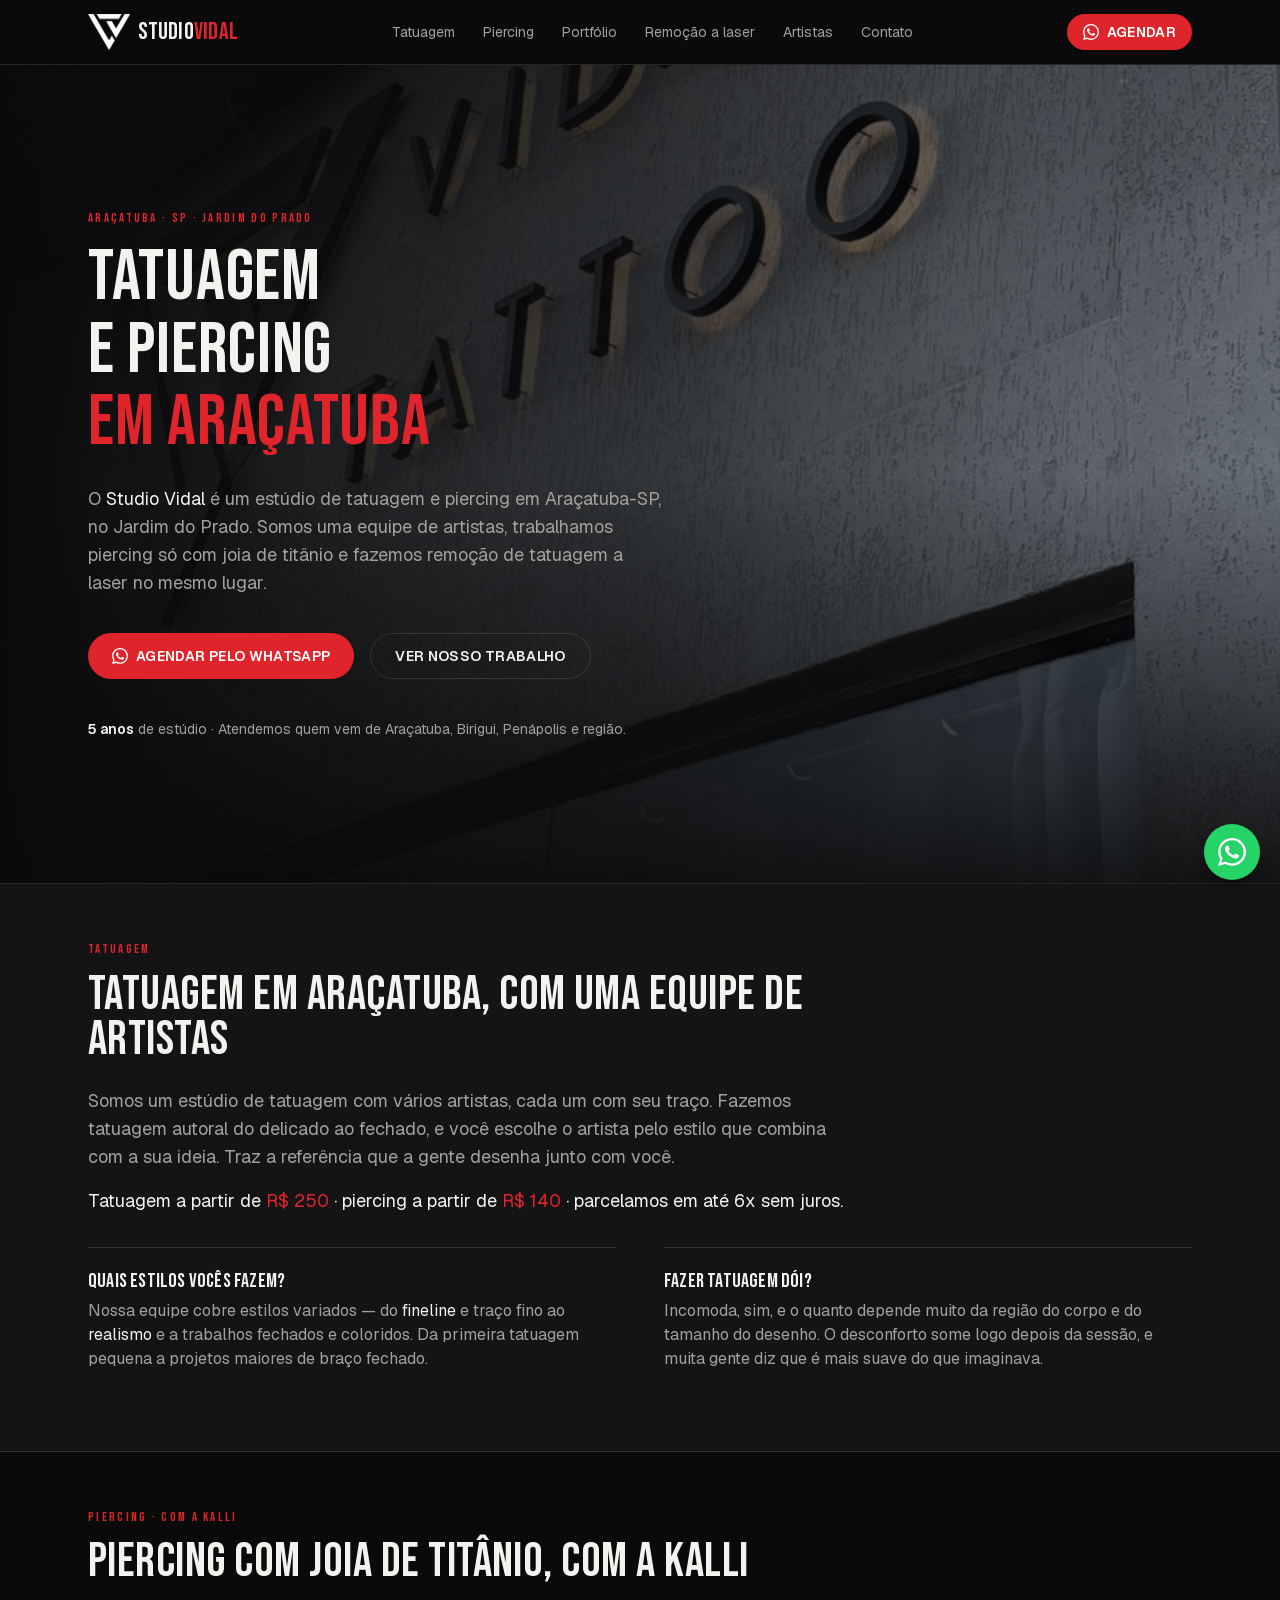
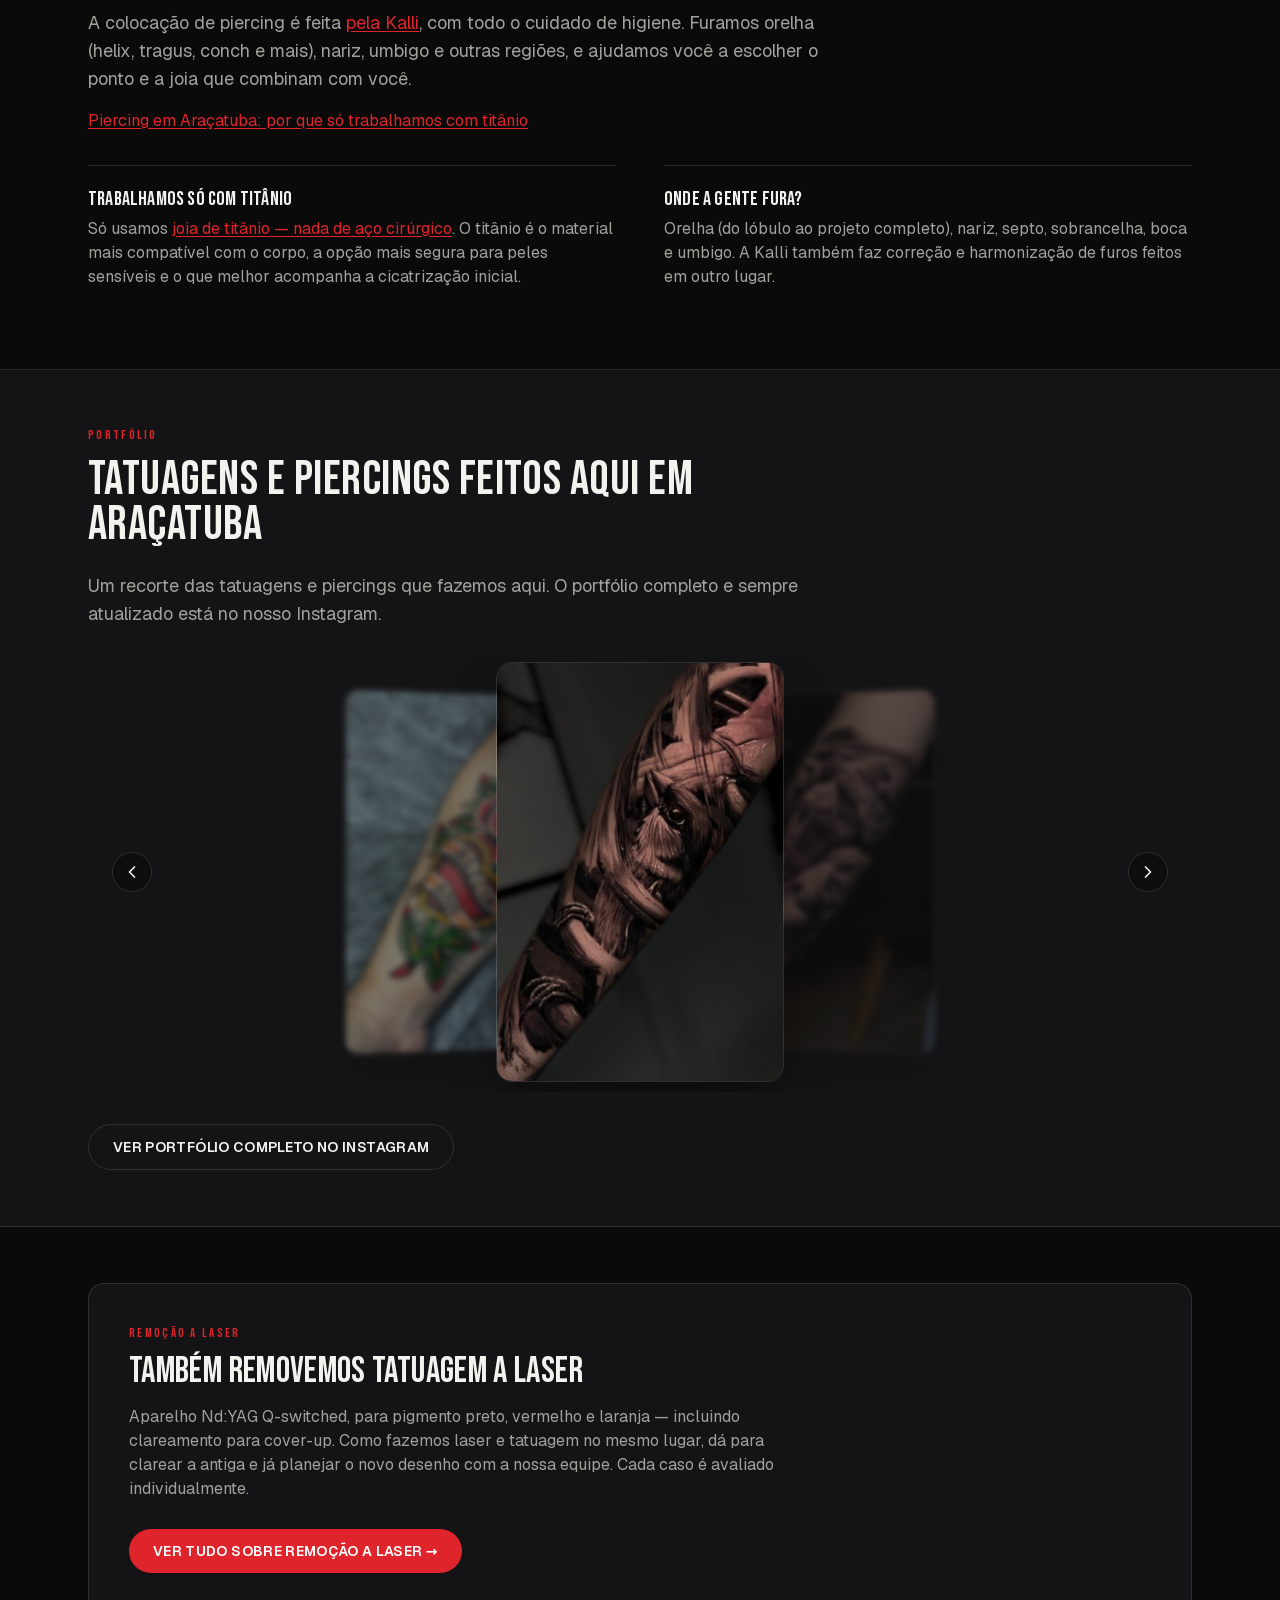
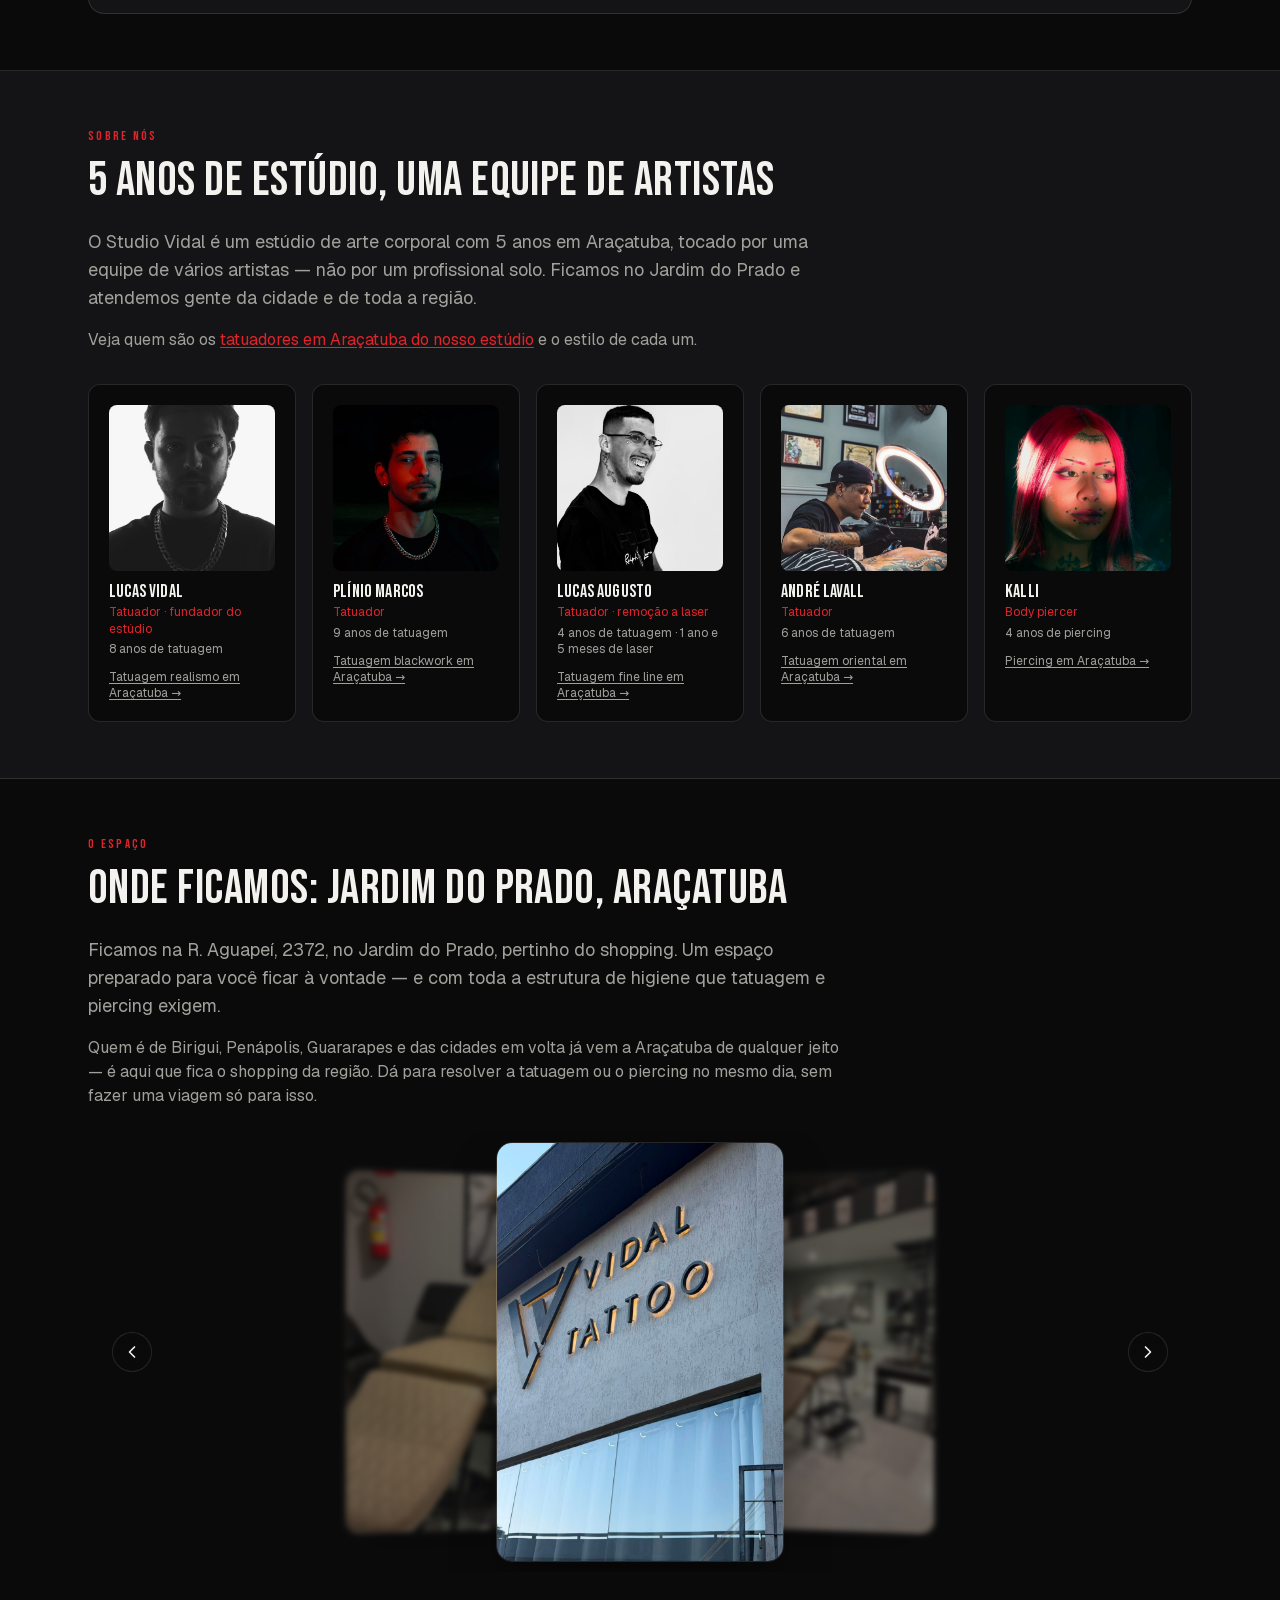
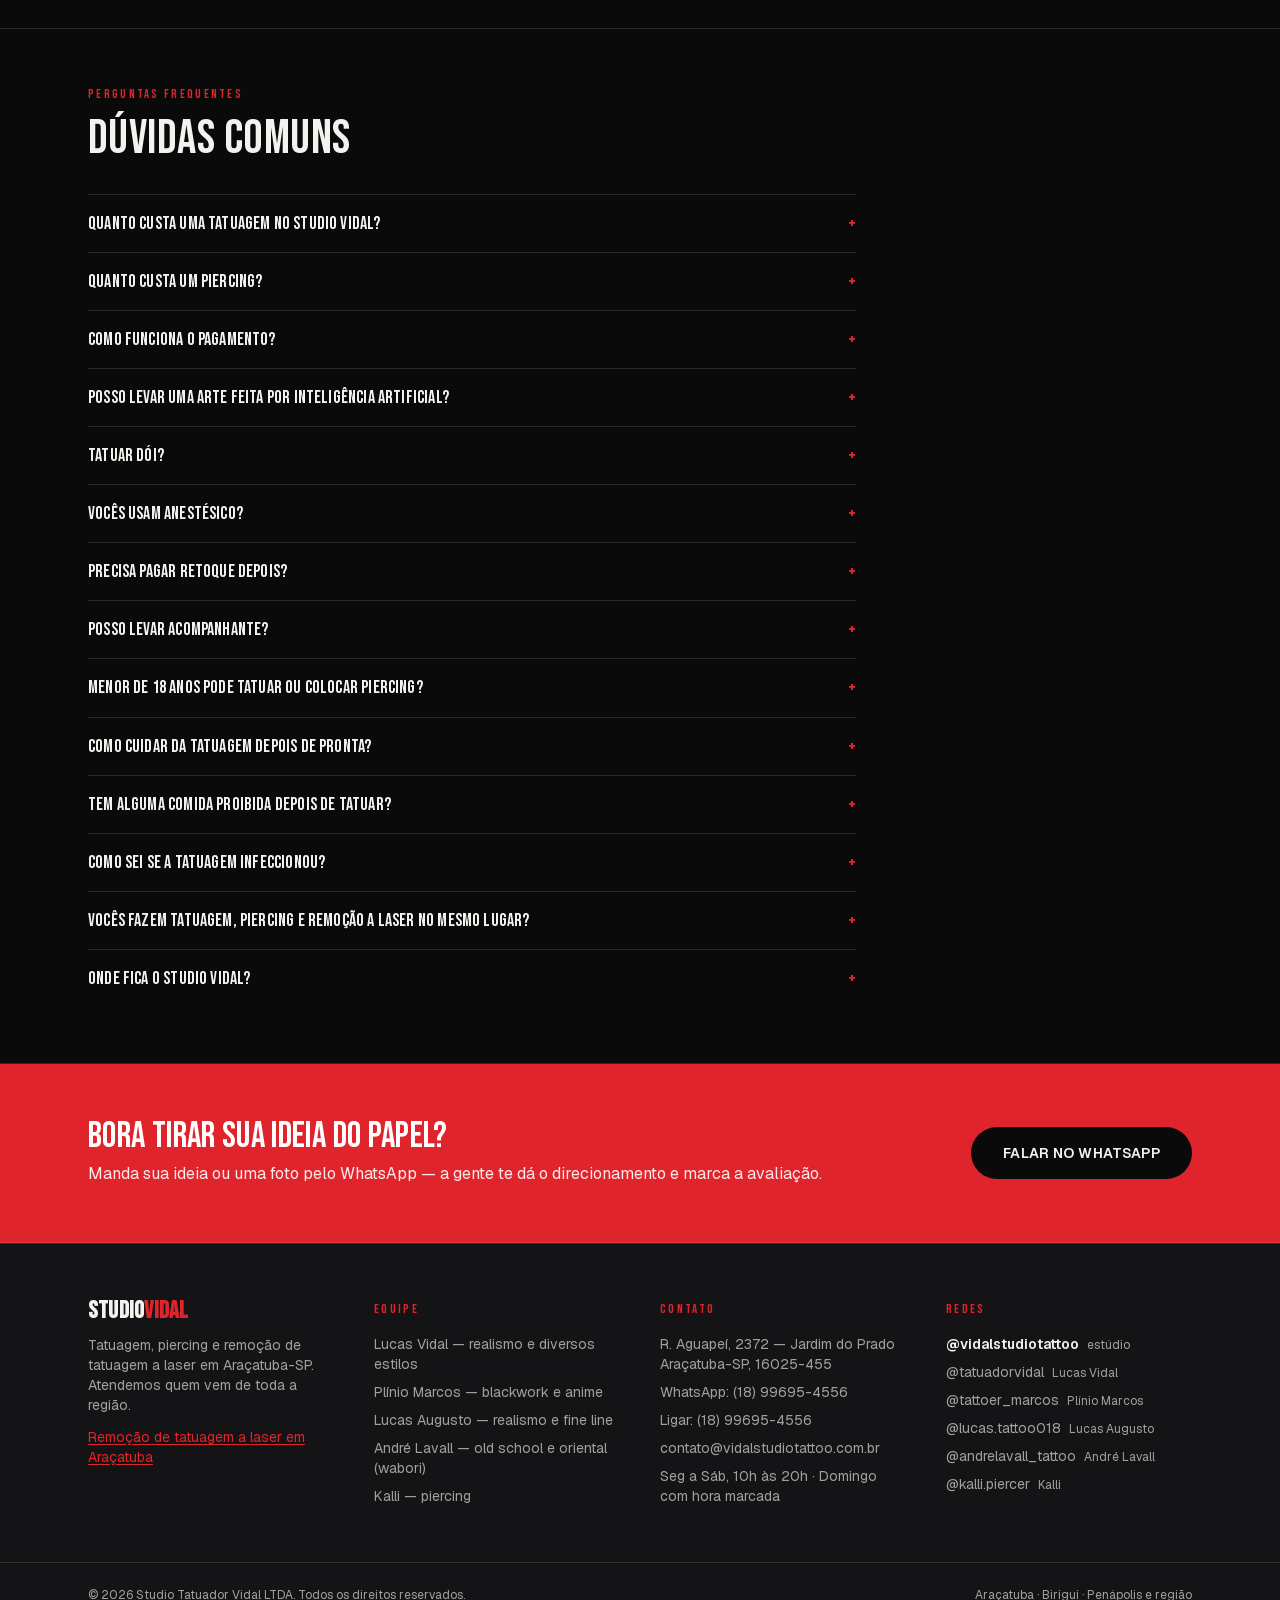
==== commit 1c1ece24: "Atualiza o site - 13/11/2026 22:56" ====
--- a/index.html
+++ b/index.html
@@ -1 +1 @@
-<!DOCTYPE html><html lang="pt-BR" class="geist_286012c1-module__On7J0G__variable bebas_neue_35dde67c-module__gbz6pq__variable h-full"><head><meta charSet="utf-8"/><meta name="viewport" content="width=device-width, initial-scale=1"/><link rel="preload" href="/_next/static/media/7178b3e590c64307-s.p.21jp631_3pja2.woff2" as="font" crossorigin="" type="font/woff2"/><link rel="preload" href="/_next/static/media/caa3a2e1cccd8315-s.p.0wgildi0cnwt9.woff2" as="font" crossorigin="" type="font/woff2"/><link rel="preload" href="/_next/static/media/fabcf92ba1ccea36-s.p.1w_qz2ahumqmz.woff2" as="font" crossorigin="" type="font/woff2"/><link rel="preload" as="image" href="/logo.png"/><link rel="preload" href="/studio.jpg" as="image"/><link rel="preload" as="image" href="/artistas/lucas-vidal/01.jpg"/><link rel="preload" as="image" href="/artistas/lucas-vidal/02.jpg"/><link rel="preload" as="image" href="/artistas/kalli/01.jpg"/><link rel="preload" as="image" href="/artistas/kalli/02.jpg"/><link rel="preload" as="image" href="/artistas/plinio/01.jpg"/><link rel="preload" as="image" href="/artistas/plinio/02.jpg"/><link rel="preload" as="image" href="/artistas/lucas-augusto/01.jpg"/><link rel="preload" as="image" href="/artistas/lucas-augusto/02.jpg"/><link rel="stylesheet" href="/_next/static/chunks/03-sf3tj4qh9f.css" data-precedence="next"/><link rel="preload" as="script" fetchPriority="low" href="/_next/static/chunks/3l04zcqx63h3y.js"/><script src="/_next/static/chunks/3smteaqlw7m56.js" async=""></script><script src="/_next/static/chunks/08ttfj81-47mu.js" async=""></script><script src="/_next/static/chunks/turbopack-2fn_jka5vi9vg.js" async=""></script><script src="/_next/static/chunks/3fntmmi971322.js" async="" crossorigin=""></script><script src="/_next/static/chunks/0rp-hp2q_l__x.js" async="" crossorigin=""></script><script src="/_next/static/chunks/1qejp_rxmei7q.js" async="" crossorigin=""></script><link rel="preload" href="/artistas/lucas-vidal/perfil.jpg" as="image"/><link rel="preload" href="/artistas/plinio/perfil.jpg" as="image"/><link rel="preload" href="/artistas/lucas-augusto/perfil.jpg" as="image"/><link rel="preload" href="/artistas/andre-lavall/perfil.jpg" as="image"/><link rel="preload" href="/artistas/kalli/perfil.jpg" as="image"/><link rel="preload" as="image" href="/artistas/andre-lavall/01.jpg"/><link rel="preload" as="image" href="/artistas/andre-lavall/02.jpg"/><link rel="preload" as="image" href="/estudio/01.jpg"/><link rel="preload" as="image" href="/estudio/02.jpg"/><link rel="preload" as="image" href="/estudio/03.jpg"/><meta name="next-size-adjust" content=""/><title>Tatuador em Araçatuba — Tatuagem e Piercing | Studio Vidal</title><meta name="description" content="Tatuador em Araçatuba-SP: tatuagem autoral com vários artistas, piercing só com joia de titânio e remoção a laser. Jardim do Prado. Agende pelo WhatsApp."/><meta name="robots" content="index, follow"/><link rel="canonical" href="https://vidalstudiotattoo.com.br/"/><meta name="google-site-verification" content="hvZZctJJMVmrsGWq0S1Wy24OekyN2QrZqn3JxtMqLF4"/><meta property="og:title" content="Studio Vidal — Estúdio de tatuagem e piercing em Araçatuba"/><meta property="og:description" content="Estúdio de tatuagem, piercing e remoção de tatuagem a laser em Araçatuba-SP."/><meta property="og:url" content="https://vidalstudiotattoo.com.br/"/><meta property="og:site_name" content="Studio Vidal"/><meta property="og:locale" content="pt_BR"/><meta property="og:image" content="https://vidalstudiotattoo.com.br/og.jpg"/><meta property="og:image:width" content="1200"/><meta property="og:image:height" content="630"/><meta property="og:image:alt" content="Fachada do Studio Vidal em Araçatuba-SP"/><meta property="og:type" content="website"/><meta name="twitter:card" content="summary_large_image"/><meta name="twitter:title" content="Studio Vidal — Estúdio de tatuagem e piercing em Araçatuba"/><meta name="twitter:description" content="Estúdio de tatuagem, piercing e remoção de tatuagem a laser em Araçatuba-SP."/><meta name="twitter:image" content="https://vidalstudiotattoo.com.br/og.jpg"/><meta name="twitter:image:alt" content="Fachada do Studio Vidal em Araçatuba-SP"/><meta name="twitter:image:width" content="1200"/><meta name="twitter:image:height" content="630"/><link rel="icon" href="/icon.png?icon.0lt39u8jc4_on.png" sizes="512x512" type="image/png"/><script src="/_next/static/chunks/0cz1d0mv5g_q7.js" noModule=""></script></head><body class="min-h-full flex flex-col bg-ink text-bone"><div hidden=""><!--$--><!--/$--></div><script type="application/ld+json">{"@context":"https://schema.org","@type":"TattooParlor","name":"Studio Vidal","alternateName":"Vidal Tattoo","description":"Estúdio de arte corporal em Araçatuba-SP: tatuagem autoral, colocação de piercing e remoção de tatuagem a laser (Nd:YAG Q-switched).","url":"https://vidalstudiotattoo.com.br","telephone":"+5518996954556","email":"contato@vidalstudiotattoo.com.br","priceRange":"$$","image":"https://vidalstudiotattoo.com.br/og.jpg","address":{"@type":"PostalAddress","streetAddress":"R. Aguapeí, 2372","addressLocality":"Araçatuba","addressRegion":"SP","postalCode":"16025-455","addressCountry":"BR"},"geo":{"@type":"GeoCoordinates","latitude":-21.2087,"longitude":-50.4326},"areaServed":[{"@type":"City","name":"Araçatuba"},{"@type":"City","name":"Birigui"},{"@type":"City","name":"Penápolis"}],"openingHoursSpecification":[{"@type":"OpeningHoursSpecification","dayOfWeek":["Monday","Tuesday","Wednesday","Thursday","Friday","Saturday"],"opens":"10:00","closes":"20:00"}],"sameAs":["https://www.instagram.com/vidalstudiotattoo/","https://www.instagram.com/tatuadorvidal/"],"employee":[{"@type":"Person","name":"Lucas Vidal","jobTitle":"Tatuador · fundador do estúdio","url":"https://vidalstudiotattoo.com.br/artistas/lucas-vidal/","sameAs":["https://instagram.com/tatuadorvidal"]},{"@type":"Person","name":"Plínio Marcos","jobTitle":"Tatuador","url":"https://vidalstudiotattoo.com.br/artistas/plinio/","sameAs":["https://instagram.com/tattoer_marcos"]},{"@type":"Person","name":"Lucas Augusto","jobTitle":"Tatuador · remoção a laser","url":"https://vidalstudiotattoo.com.br/artistas/lucas-augusto/","sameAs":["https://instagram.com/lucas.tattoo018"]},{"@type":"Person","name":"André Lavall","jobTitle":"Tatuador","url":"https://vidalstudiotattoo.com.br/artistas/andre-lavall/","sameAs":["https://instagram.com/andrelavall_tattoo"]},{"@type":"Person","name":"Kalli","jobTitle":"Body piercer","url":"https://vidalstudiotattoo.com.br/artistas/kalli/","sameAs":["https://instagram.com/kalli.piercer"]}],"makesOffer":[{"@type":"Offer","itemOffered":{"@type":"Service","name":"Remoção de tatuagem a laser","url":"https://vidalstudiotattoo.com.br/remocao-de-tatuagem-a-laser-aracatuba/"}},{"@type":"Offer","itemOffered":{"@type":"Service","name":"Tatuagem autoral"}},{"@type":"Offer","itemOffered":{"@type":"Service","name":"Colocação de piercing","url":"https://vidalstudiotattoo.com.br/piercing-aracatuba/"}}]}</script><script type="application/ld+json">{"@context":"https://schema.org","@type":"FAQPage","mainEntity":[{"@type":"Question","name":"Quanto custa uma tatuagem no Studio Vidal?","acceptedAnswer":{"@type":"Answer","text":"A tatuagem começa em R$ 250. Daí para cima depende do tamanho, do estilo e da região do corpo — uma frase pequena no antebraço e um fechamento de braço são trabalhos diferentes. Manda a sua ideia ou a referência pelo WhatsApp que a gente fecha o valor com você."}},{"@type":"Question","name":"Quanto custa um piercing?","acceptedAnswer":{"@type":"Answer","text":"O piercing começa em R$ 140, já com a joia de titânio. O valor muda conforme o ponto do furo e a joia que você escolher. Manda qual furo você quer fazer pelo WhatsApp que a gente responde com o valor e os horários."}},{"@type":"Question","name":"Como funciona o pagamento?","acceptedAnswer":{"@type":"Answer","text":"Parcelamos em até 6 vezes sem juros. Acima disso, até 10 vezes, com acréscimo de juros."}},{"@type":"Question","name":"Tatuar dói?","acceptedAnswer":{"@type":"Answer","text":"Incomoda, mas nada que não dê para aguentar — essa é a resposta honesta, e é o que a maioria das pessoas diz quando levanta da maca. O quanto incomoda muda bastante conforme a região do corpo e o tamanho do trabalho. Não usamos anestésico."}},{"@type":"Question","name":"Vocês usam anestésico?","acceptedAnswer":{"@type":"Answer","text":"Não. Trabalhamos sem anestésico, e a maioria das pessoas aguenta bem a sessão. Se for a sua primeira tatuagem e isso te preocupa, fala com a gente antes: dá para começar por um trabalho menor e numa região mais tranquila."}},{"@type":"Question","name":"Precisa pagar retoque depois?","acceptedAnswer":{"@type":"Answer","text":"A nossa posição é que tatuagem bem aplicada não precisa de retoque. É por isso que trabalhamos com calma no projeto e na aplicação, em vez de acelerar a sessão. Se mesmo assim algo não cicatrizar como esperado, fala com a gente — a gente olha o seu caso."}},{"@type":"Question","name":"Posso levar acompanhante?","acceptedAnswer":{"@type":"Answer","text":"Pode, até duas pessoas. Muita gente se sente melhor com alguém junto na primeira vez, e para nós não tem problema nenhum."}},{"@type":"Question","name":"Menor de 18 anos pode tatuar ou colocar piercing?","acceptedAnswer":{"@type":"Answer","text":"Não atendemos menores de 18 anos, nem para tatuagem nem para piercing, mesmo com autorização dos pais. É a regra da casa e a gente não abre exceção."}},{"@type":"Question","name":"Como cuidar da tatuagem depois de pronta?","acceptedAnswer":{"@type":"Answer","text":"São três coisas, e a gente repete todas no dia da sessão. Primeira: hidratar de 2 a 3 vezes por dia. Use hidratante à base de água — a Academia Americana de Dermatologia alerta que produto à base de petrolato, como vaselina, pode desbotar a tinta, e é justamente o que muita gente passa achando que ajuda. Segunda: nada de sol enquanto estiver cicatrizando, e depois de cicatrizada use filtro de FPS 30 ou mais, porque a luz ultravioleta desbota o pigmento. Terceira: não mergulhar a tatuagem na água — piscina, rio, açude, mar. Banho normal pode; ficar submerso, não."}},{"@type":"Question","name":"Tem alguma comida proibida depois de tatuar?","acceptedAnswer":{"@type":"Answer","text":"Na maioria dos casos é mito. A gente libera comer o que você já come — carne de porco, ovo, refrigerante, essa lista toda que circula por aí. O que faz sentido é manter a dieta de sempre, porque o seu organismo já está acostumado com ela, e não é a hora de experimentar coisa nova. Se você tem alguma restrição ou condição de saúde, aí a conversa é com o seu médico, não com o tatuador."}},{"@type":"Question","name":"Como sei se a tatuagem infeccionou?","acceptedAnswer":{"@type":"Answer","text":"Vermelhidão e inchaço nos primeiros dias são normais. Procure um médico ou dermatologista imediatamente se a vermelhidão escurecer ou se espalhar em vez de diminuir, se a dor continuar ou piorar em vez de ceder, ou se aparecer pus, feridas abertas, febre ou calafrios — são os sinais de infecção listados pela Academia Americana de Dermatologia. Quanto antes tratar, menor o estrago para a sua saúde e para a tatuagem."}},{"@type":"Question","name":"Vocês fazem tatuagem, piercing e remoção a laser no mesmo lugar?","acceptedAnswer":{"@type":"Answer","text":"Sim. O Studio Vidal reúne os três serviços num só endereço em Araçatuba: tatuagem autoral com vários artistas, colocação de piercing com a Kalli e remoção de tatuagem a laser com aparelho Nd:YAG Q-switched. Dá para clarear uma tatuagem antiga no laser e já planejar o cover-up com a nossa equipe."}},{"@type":"Question","name":"Onde fica o Studio Vidal?","acceptedAnswer":{"@type":"Answer","text":"Ficamos na R. Aguapeí, 2372, Jardim do Prado, Araçatuba-SP, CEP 16025-455, pertinho do shopping. O atendimento é só presencial, e recebemos gente de Birigui, Penápolis, Guararapes e de toda a região que já vem a Araçatuba."}}]}</script><span id="top"></span><header class="sticky top-0 z-50 border-b border-line bg-ink/90 backdrop-blur"><div class="container-x flex h-16 items-center justify-between"><a href="/" class="flex items-center gap-2" aria-label="Studio Vidal"><img src="/logo.png" alt="" aria-hidden="true" class="h-9 w-auto [filter:brightness(0)_invert(1)]"/><span class="font-display text-2xl tracking-wide">Studio<span class="text-accent">Vidal</span></span></a><nav class="hidden items-center gap-7 md:flex"><a href="/#tatuagem" class="text-sm text-muted transition-colors hover:text-bone">Tatuagem</a><a href="/piercing-aracatuba/" class="text-sm text-muted transition-colors hover:text-bone">Piercing</a><a href="/#portfolio" class="text-sm text-muted transition-colors hover:text-bone">Portfólio</a><a href="/remocao-de-tatuagem-a-laser-aracatuba/" class="text-sm text-muted transition-colors hover:text-bone">Remoção a laser</a><a href="/artistas/" class="text-sm text-muted transition-colors hover:text-bone">Artistas</a><a href="/#contato" class="text-sm text-muted transition-colors hover:text-bone">Contato</a></nav><div class="hidden md:block"><a href="https://wa.me/5518996954556?text=Ol%C3%A1!%20Vim%20pelo%20site%20e%20gostaria%20de%20uma%20informa%C3%A7%C3%A3o." target="_blank" rel="noopener noreferrer" class="inline-flex items-center justify-center gap-2 rounded-full px-6 py-3 text-sm font-semibold uppercase tracking-wide transition-colors bg-accent text-white hover:bg-accent-hover !py-2 !px-4"><svg viewBox="0 0 24 24" aria-hidden="true" class="h-4 w-4 fill-current"><path d="M17.472 14.382c-.297-.149-1.758-.867-2.03-.967-.273-.099-.471-.148-.67.15-.197.297-.767.966-.94 1.164-.173.199-.347.223-.644.075-.297-.15-1.255-.463-2.39-1.475-.883-.788-1.48-1.761-1.653-2.059-.173-.297-.018-.458.13-.606.134-.133.297-.347.446-.52.149-.174.198-.298.298-.497.099-.198.05-.371-.025-.52-.075-.149-.669-1.612-.916-2.207-.242-.579-.487-.5-.669-.51l-.57-.01c-.198 0-.52.074-.792.372-.272.297-1.04 1.016-1.04 2.479 0 1.462 1.065 2.875 1.213 3.074.149.198 2.096 3.2 5.077 4.487.709.306 1.262.489 1.694.625.712.227 1.36.195 1.871.118.571-.085 1.758-.719 2.006-1.413.248-.694.248-1.289.173-1.413-.074-.124-.272-.198-.57-.347m-5.421 7.403h-.004a9.87 9.87 0 01-5.031-1.378l-.361-.214-3.741.982.998-3.648-.235-.374a9.86 9.86 0 01-1.51-5.26c.001-5.45 4.436-9.884 9.888-9.884 2.64 0 5.122 1.03 6.988 2.898a9.825 9.825 0 012.893 6.994c-.003 5.45-4.437 9.884-9.885 9.884m8.413-18.297A11.815 11.815 0 0012.05 0C5.495 0 .16 5.335.157 11.892c0 2.096.547 4.142 1.588 5.945L.057 24l6.305-1.654a11.882 11.882 0 005.683 1.448h.005c6.554 0 11.89-5.335 11.893-11.893a11.821 11.821 0 00-3.48-8.413z"></path></svg>Agendar</a></div><button type="button" aria-label="Abrir menu" aria-expanded="false" class="md:hidden"><span class="block h-0.5 w-6 bg-bone"></span><span class="mt-1.5 block h-0.5 w-6 bg-bone"></span><span class="mt-1.5 block h-0.5 w-6 bg-bone"></span></button></div></header><main class="flex-1"><section class="relative isolate overflow-hidden border-b border-line"><div class="absolute inset-0 -z-10"><img src="/studio.jpg" alt="" aria-hidden="true" class="h-full w-full object-cover object-center contrast-110 grayscale-[0.55]"/><div class="absolute inset-0 bg-ink/25"></div><div class="absolute inset-0 bg-gradient-to-r from-ink via-ink/65 to-transparent"></div><div class="absolute inset-0 bg-gradient-to-t from-ink/90 via-transparent to-ink/25"></div></div><div class="container-x py-28 md:py-36"><p class="kicker mb-4">Araçatuba · SP · Jardim do Prado</p><h1 class="font-display text-5xl leading-[0.9] sm:text-6xl md:text-7xl">Tatuagem<!-- --> <span class="mt-1 block">e piercing</span> <span class="mt-1 block text-accent">em Araçatuba</span></h1><p class="mt-7 max-w-xl text-lg text-muted">O <span class="text-bone">Studio Vidal</span> é um estúdio de tatuagem e piercing em Araçatuba-SP, no Jardim do Prado. Somos uma equipe de artistas, trabalhamos piercing só com joia de titânio e fazemos remoção de tatuagem a laser no mesmo lugar.</p><div class="mt-9 flex flex-wrap gap-4"><a href="https://wa.me/5518996954556?text=Ol%C3%A1!%20Vim%20pelo%20site%20e%20gostaria%20de%20uma%20informa%C3%A7%C3%A3o." target="_blank" rel="noopener noreferrer" class="inline-flex items-center justify-center gap-2 rounded-full px-6 py-3 text-sm font-semibold uppercase tracking-wide transition-colors bg-accent text-white hover:bg-accent-hover "><svg viewBox="0 0 24 24" aria-hidden="true" class="h-4 w-4 fill-current"><path d="M17.472 14.382c-.297-.149-1.758-.867-2.03-.967-.273-.099-.471-.148-.67.15-.197.297-.767.966-.94 1.164-.173.199-.347.223-.644.075-.297-.15-1.255-.463-2.39-1.475-.883-.788-1.48-1.761-1.653-2.059-.173-.297-.018-.458.13-.606.134-.133.297-.347.446-.52.149-.174.198-.298.298-.497.099-.198.05-.371-.025-.52-.075-.149-.669-1.612-.916-2.207-.242-.579-.487-.5-.669-.51l-.57-.01c-.198 0-.52.074-.792.372-.272.297-1.04 1.016-1.04 2.479 0 1.462 1.065 2.875 1.213 3.074.149.198 2.096 3.2 5.077 4.487.709.306 1.262.489 1.694.625.712.227 1.36.195 1.871.118.571-.085 1.758-.719 2.006-1.413.248-.694.248-1.289.173-1.413-.074-.124-.272-.198-.57-.347m-5.421 7.403h-.004a9.87 9.87 0 01-5.031-1.378l-.361-.214-3.741.982.998-3.648-.235-.374a9.86 9.86 0 01-1.51-5.26c.001-5.45 4.436-9.884 9.888-9.884 2.64 0 5.122 1.03 6.988 2.898a9.825 9.825 0 012.893 6.994c-.003 5.45-4.437 9.884-9.885 9.884m8.413-18.297A11.815 11.815 0 0012.05 0C5.495 0 .16 5.335.157 11.892c0 2.096.547 4.142 1.588 5.945L.057 24l6.305-1.654a11.882 11.882 0 005.683 1.448h.005c6.554 0 11.89-5.335 11.893-11.893a11.821 11.821 0 00-3.48-8.413z"></path></svg>Agendar pelo WhatsApp</a><a href="#portfolio" class="inline-flex items-center justify-center rounded-full border border-bone/30 px-6 py-3 text-sm font-semibold uppercase tracking-wide text-bone transition-colors hover:border-accent hover:text-accent">Ver nosso trabalho</a></div><p class="mt-10 text-sm text-muted"><span class="font-semibold text-bone">5 anos</span> de estúdio · Atendemos quem vem de Araçatuba, Birigui, Penápolis e região.</p></div></section><section id="tatuagem" class="border-b border-line bg-surface"><div class="container-x py-14"><p class="kicker mb-3">Tatuagem</p><h2 class="font-display max-w-3xl text-4xl sm:text-5xl">Tatuagem em Araçatuba, com uma equipe de artistas</h2><p class="mt-6 max-w-3xl text-lg text-muted">Somos um estúdio de tatuagem com vários artistas, cada um com seu traço. Fazemos tatuagem autoral do delicado ao fechado, e você escolhe o artista pelo estilo que combina com a sua ideia. Traz a referência que a gente desenha junto com você.</p><p class="mt-4 max-w-3xl text-lg text-bone">Tatuagem a partir de<!-- --> <span class="text-accent">R$ 250</span> · piercing a partir de<!-- --> <span class="text-accent">R$ 140</span> · parcelamos em até 6x sem juros.</p><div class="mt-8 grid gap-x-12 md:grid-cols-2"><div class="border-t border-line py-6"><h3 class="font-display text-xl text-bone">Quais estilos vocês fazem?</h3><div class="mt-2 space-y-2 text-muted"><p>Nossa equipe cobre estilos variados — do<!-- --> <span class="text-bone">fineline</span> e traço fino ao<!-- --> <span class="text-bone">realismo</span> e a trabalhos fechados e coloridos. Da primeira tatuagem pequena a projetos maiores de braço fechado.</p></div></div><div class="border-t border-line py-6"><h3 class="font-display text-xl text-bone">Fazer tatuagem dói?</h3><div class="mt-2 space-y-2 text-muted"><p>Incomoda, sim, e o quanto depende muito da região do corpo e do tamanho do desenho. O desconforto some logo depois da sessão, e muita gente diz que é mais suave do que imaginava.</p></div></div></div></div></section><section id="piercing" class="border-b border-line"><div class="container-x py-14"><p class="kicker mb-3">Piercing · com a Kalli</p><h2 class="font-display max-w-3xl text-4xl sm:text-5xl">Piercing com joia de titânio, com a Kalli</h2><p class="mt-6 max-w-3xl text-lg text-muted">A colocação de piercing é feita<!-- --> <a href="/artistas/kalli/" class="text-accent underline underline-offset-2">pela Kalli</a>, com todo o cuidado de higiene. Furamos orelha (helix, tragus, conch e mais), nariz, umbigo e outras regiões, e ajudamos você a escolher o ponto e a joia que combinam com você.</p><p class="mt-4 max-w-3xl text-muted"><a href="/piercing-aracatuba/" class="text-accent underline underline-offset-2">Piercing em Araçatuba: por que só trabalhamos com titânio</a></p><div class="mt-8 grid gap-x-12 md:grid-cols-2"><div class="border-t border-line py-6"><h3 class="font-display text-xl text-bone">Trabalhamos só com titânio</h3><div class="mt-2 space-y-2 text-muted"><p>Só usamos<!-- --> <a href="/piercing-aracatuba/" class="text-accent underline underline-offset-2">joia de titânio — nada de aço cirúrgico</a>. O titânio é o material mais compatível com o corpo, a opção mais segura para peles sensíveis e o que melhor acompanha a cicatrização inicial.</p></div></div><div class="border-t border-line py-6"><h3 class="font-display text-xl text-bone">Onde a gente fura?</h3><div class="mt-2 space-y-2 text-muted"><p>Orelha (do lóbulo ao projeto completo), nariz, septo, sobrancelha, boca e umbigo. A Kalli também faz correção e harmonização de furos feitos em outro lugar.</p></div></div></div></div></section><section id="portfolio" class="border-b border-line bg-surface"><div class="container-x py-14"><p class="kicker mb-3">Portfólio</p><h2 class="font-display max-w-3xl text-4xl sm:text-5xl">Tatuagens e piercings feitos aqui em Araçatuba</h2><p class="mt-6 max-w-3xl text-lg text-muted">Um recorte das tatuagens e piercings que fazemos aqui. O portfólio completo e sempre atualizado está no nosso Instagram.</p><div class="mt-6"><div class="relative w-full"><div class="relative flex h-[340px] w-full items-center justify-center overflow-hidden [perspective:1000px] md:h-[440px]"><div class="absolute flex h-72 w-52 items-center justify-center transition-all duration-500 ease-in-out md:h-[420px] md:w-72" style="transform:translateX(0%) scale(1) rotateY(0deg);z-index:10;opacity:1;filter:blur(0px);visibility:visible"><img src="/artistas/lucas-vidal/01.jpg" alt="Tatuagem de Lucas Vidal — Studio Vidal Araçatuba 1" class="h-full w-full rounded-2xl border border-line object-cover shadow-2xl shadow-black/50"/></div><div class="absolute flex h-72 w-52 items-center justify-center transition-all duration-500 ease-in-out md:h-[420px] md:w-72" style="transform:translateX(58%) scale(0.85) rotateY(-10deg);z-index:5;opacity:0.45;filter:blur(3px);visibility:visible"><img src="/artistas/lucas-vidal/02.jpg" alt="Tatuagem de Lucas Vidal — Studio Vidal Araçatuba 2" class="h-full w-full rounded-2xl border border-line object-cover shadow-2xl shadow-black/50"/></div><div class="absolute flex h-72 w-52 items-center justify-center transition-all duration-500 ease-in-out md:h-[420px] md:w-72" style="transform:translateX(116%) scale(0.7) rotateY(-20deg);z-index:1;opacity:0;filter:blur(3px);visibility:hidden"><img src="/artistas/kalli/01.jpg" alt="Piercing de Kalli — Studio Vidal Araçatuba 1" class="h-full w-full rounded-2xl border border-line object-cover shadow-2xl shadow-black/50"/></div><div class="absolute flex h-72 w-52 items-center justify-center transition-all duration-500 ease-in-out md:h-[420px] md:w-72" style="transform:translateX(174%) scale(0.7) rotateY(-30deg);z-index:1;opacity:0;filter:blur(3px);visibility:hidden"><img src="/artistas/kalli/02.jpg" alt="Piercing de Kalli — Studio Vidal Araçatuba 2" class="h-full w-full rounded-2xl border border-line object-cover shadow-2xl shadow-black/50"/></div><div class="absolute flex h-72 w-52 items-center justify-center transition-all duration-500 ease-in-out md:h-[420px] md:w-72" style="transform:translateX(232%) scale(0.7) rotateY(-40deg);z-index:1;opacity:0;filter:blur(3px);visibility:hidden"><img src="/artistas/plinio/01.jpg" alt="Tatuagem de Plínio Marcos — Studio Vidal Araçatuba 1" class="h-full w-full rounded-2xl border border-line object-cover shadow-2xl shadow-black/50"/></div><div class="absolute flex h-72 w-52 items-center justify-center transition-all duration-500 ease-in-out md:h-[420px] md:w-72" style="transform:translateX(290%) scale(0.7) rotateY(-50deg);z-index:1;opacity:0;filter:blur(3px);visibility:hidden"><img src="/artistas/plinio/02.jpg" alt="Tatuagem de Plínio Marcos — Studio Vidal Araçatuba 2" class="h-full w-full rounded-2xl border border-line object-cover shadow-2xl shadow-black/50"/></div><div class="absolute flex h-72 w-52 items-center justify-center transition-all duration-500 ease-in-out md:h-[420px] md:w-72" style="transform:translateX(-232%) scale(0.7) rotateY(40deg);z-index:1;opacity:0;filter:blur(3px);visibility:hidden"><img src="/artistas/lucas-augusto/01.jpg" alt="Tatuagem de Lucas Augusto — Studio Vidal Araçatuba 1" class="h-full w-full rounded-2xl border border-line object-cover shadow-2xl shadow-black/50"/></div><div class="absolute flex h-72 w-52 items-center justify-center transition-all duration-500 ease-in-out md:h-[420px] md:w-72" style="transform:translateX(-174%) scale(0.7) rotateY(30deg);z-index:1;opacity:0;filter:blur(3px);visibility:hidden"><img src="/artistas/lucas-augusto/02.jpg" alt="Tatuagem de Lucas Augusto — Studio Vidal Araçatuba 2" class="h-full w-full rounded-2xl border border-line object-cover shadow-2xl shadow-black/50"/></div><div class="absolute flex h-72 w-52 items-center justify-center transition-all duration-500 ease-in-out md:h-[420px] md:w-72" style="transform:translateX(-116%) scale(0.7) rotateY(20deg);z-index:1;opacity:0;filter:blur(3px);visibility:hidden"><img src="/artistas/andre-lavall/01.jpg" alt="Tatuagem de André Lavall — Studio Vidal Araçatuba 1" class="h-full w-full rounded-2xl border border-line object-cover shadow-2xl shadow-black/50"/></div><div class="absolute flex h-72 w-52 items-center justify-center transition-all duration-500 ease-in-out md:h-[420px] md:w-72" style="transform:translateX(-58%) scale(0.85) rotateY(10deg);z-index:5;opacity:0.45;filter:blur(3px);visibility:visible"><img src="/artistas/andre-lavall/02.jpg" alt="Tatuagem de André Lavall — Studio Vidal Araçatuba 2" class="h-full w-full rounded-2xl border border-line object-cover shadow-2xl shadow-black/50"/></div></div><button type="button" aria-label="Anterior" class="absolute left-2 top-1/2 z-20 flex h-10 w-10 -translate-y-1/2 items-center justify-center rounded-full border border-line bg-ink/60 text-bone backdrop-blur transition-colors hover:border-accent hover:text-accent sm:left-6"><svg xmlns="http://www.w3.org/2000/svg" width="24" height="24" viewBox="0 0 24 24" fill="none" stroke="currentColor" stroke-width="2" stroke-linecap="round" stroke-linejoin="round" class="lucide lucide-chevron-left h-5 w-5" aria-hidden="true"><path d="m15 18-6-6 6-6"></path></svg></button><button type="button" aria-label="Próximo" class="absolute right-2 top-1/2 z-20 flex h-10 w-10 -translate-y-1/2 items-center justify-center rounded-full border border-line bg-ink/60 text-bone backdrop-blur transition-colors hover:border-accent hover:text-accent sm:right-6"><svg xmlns="http://www.w3.org/2000/svg" width="24" height="24" viewBox="0 0 24 24" fill="none" stroke="currentColor" stroke-width="2" stroke-linecap="round" stroke-linejoin="round" class="lucide lucide-chevron-right h-5 w-5" aria-hidden="true"><path d="m9 18 6-6-6-6"></path></svg></button></div></div><div class="mt-8"><a href="https://www.instagram.com/vidalstudiotattoo/" target="_blank" rel="noopener noreferrer" class="inline-flex items-center justify-center rounded-full border border-bone/30 px-6 py-3 text-sm font-semibold uppercase tracking-wide text-bone transition-colors hover:border-accent hover:text-accent">Ver portfólio completo no Instagram</a></div></div></section><section id="laser" class="border-b border-line"><div class="container-x py-14"><div class="rounded-2xl border border-line bg-surface p-8 md:p-10"><p class="kicker mb-3">Remoção a laser</p><h2 class="font-display max-w-2xl text-3xl sm:text-4xl">Também removemos tatuagem a laser</h2><p class="mt-4 max-w-2xl text-muted">Aparelho Nd:YAG Q-switched, para pigmento preto, vermelho e laranja — incluindo clareamento para cover-up. Como fazemos laser e tatuagem no mesmo lugar, dá para clarear a antiga e já planejar o novo desenho com a nossa equipe. Cada caso é avaliado individualmente.</p><a href="/remocao-de-tatuagem-a-laser-aracatuba/" class="mt-7 inline-flex items-center justify-center rounded-full bg-accent px-6 py-3 text-sm font-semibold uppercase tracking-wide text-white transition-colors hover:bg-accent-hover">Ver tudo sobre remoção a laser →</a></div></div></section><section id="equipe" class="border-b border-line bg-surface"><div class="container-x py-14"><p class="kicker mb-3">Sobre nós</p><h2 class="font-display max-w-3xl text-4xl sm:text-5xl">5 anos de estúdio, uma equipe de artistas</h2><p class="mt-6 max-w-3xl text-lg text-muted">O Studio Vidal é um estúdio de arte corporal com 5 anos em Araçatuba, tocado por uma equipe de vários artistas — não por um profissional solo. Ficamos no Jardim do Prado e atendemos gente da cidade e de toda a região.</p><p class="mt-4 max-w-3xl text-muted">Veja quem são os<!-- --> <a href="/artistas/" class="text-accent underline underline-offset-2">tatuadores em Araçatuba do nosso estúdio</a> <!-- -->e o estilo de cada um.</p><div class="mt-8 grid grid-cols-2 gap-3 sm:grid-cols-3 sm:gap-4 lg:grid-cols-5"><a href="/artistas/lucas-vidal/" class="group flex flex-col rounded-xl border border-line bg-ink p-4 transition-colors hover:border-accent sm:p-5"><img src="/artistas/lucas-vidal/perfil.jpg" alt="Lucas Vidal — Tatuador · fundador do estúdio no Studio Vidal" class="mb-3 aspect-square w-full rounded-lg object-cover"/><p class="font-display text-base leading-tight sm:text-lg">Lucas Vidal</p><p class="mt-1 text-xs leading-snug text-accent">Tatuador · fundador do estúdio</p><p class="mt-1 text-xs text-muted">8 anos de tatuagem</p><span class="mt-3 text-xs text-muted underline underline-offset-2 group-hover:text-bone">Tatuagem realismo em Araçatuba<!-- --> →</span></a><a href="/artistas/plinio/" class="group flex flex-col rounded-xl border border-line bg-ink p-4 transition-colors hover:border-accent sm:p-5"><img src="/artistas/plinio/perfil.jpg" alt="Plínio Marcos — Tatuador no Studio Vidal" class="mb-3 aspect-square w-full rounded-lg object-cover"/><p class="font-display text-base leading-tight sm:text-lg">Plínio Marcos</p><p class="mt-1 text-xs leading-snug text-accent">Tatuador</p><p class="mt-1 text-xs text-muted">9 anos de tatuagem</p><span class="mt-3 text-xs text-muted underline underline-offset-2 group-hover:text-bone">Tatuagem blackwork em Araçatuba<!-- --> →</span></a><a href="/artistas/lucas-augusto/" class="group flex flex-col rounded-xl border border-line bg-ink p-4 transition-colors hover:border-accent sm:p-5"><img src="/artistas/lucas-augusto/perfil.jpg" alt="Lucas Augusto — Tatuador · remoção a laser no Studio Vidal" class="mb-3 aspect-square w-full rounded-lg object-cover"/><p class="font-display text-base leading-tight sm:text-lg">Lucas Augusto</p><p class="mt-1 text-xs leading-snug text-accent">Tatuador · remoção a laser</p><p class="mt-1 text-xs text-muted">4 anos de tatuagem · 1 ano e 5 meses de laser</p><span class="mt-3 text-xs text-muted underline underline-offset-2 group-hover:text-bone">Tatuagem fine line em Araçatuba<!-- --> →</span></a><a href="/artistas/andre-lavall/" class="group flex flex-col rounded-xl border border-line bg-ink p-4 transition-colors hover:border-accent sm:p-5"><img src="/artistas/andre-lavall/perfil.jpg" alt="André Lavall — Tatuador no Studio Vidal" class="mb-3 aspect-square w-full rounded-lg object-cover"/><p class="font-display text-base leading-tight sm:text-lg">André Lavall</p><p class="mt-1 text-xs leading-snug text-accent">Tatuador</p><p class="mt-1 text-xs text-muted">6 anos de tatuagem</p><span class="mt-3 text-xs text-muted underline underline-offset-2 group-hover:text-bone">Tatuagem oriental em Araçatuba<!-- --> →</span></a><a href="/artistas/kalli/" class="group flex flex-col rounded-xl border border-line bg-ink p-4 transition-colors hover:border-accent sm:p-5"><img src="/artistas/kalli/perfil.jpg" alt="Kalli — Body piercer no Studio Vidal" class="mb-3 aspect-square w-full rounded-lg object-cover"/><p class="font-display text-base leading-tight sm:text-lg">Kalli</p><p class="mt-1 text-xs leading-snug text-accent">Body piercer</p><p class="mt-1 text-xs text-muted">4 anos de piercing</p><span class="mt-3 text-xs text-muted underline underline-offset-2 group-hover:text-bone">Piercing em Araçatuba<!-- --> →</span></a></div></div></section><section id="espaco" class="border-b border-line"><div class="container-x py-14"><p class="kicker mb-3">O espaço</p><h2 class="font-display max-w-3xl text-4xl sm:text-5xl">Onde ficamos: Jardim do Prado, Araçatuba</h2><p class="mt-6 max-w-3xl text-lg text-muted">Ficamos na R. Aguapeí, 2372, no Jardim do Prado, pertinho do shopping. Um espaço preparado para você ficar à vontade — e com toda a estrutura de higiene que tatuagem e piercing exigem.</p><p class="mt-4 max-w-3xl text-muted">Quem é de Birigui, Penápolis, Guararapes e das cidades em volta já vem a Araçatuba de qualquer jeito — é aqui que fica o shopping da região. Dá para resolver a tatuagem ou o piercing no mesmo dia, sem fazer uma viagem só para isso.</p><div class="mt-6"><div class="relative w-full"><div class="relative flex h-[340px] w-full items-center justify-center overflow-hidden [perspective:1000px] md:h-[440px]"><div class="absolute flex h-72 w-52 items-center justify-center transition-all duration-500 ease-in-out md:h-[420px] md:w-72" style="transform:translateX(0%) scale(1) rotateY(0deg);z-index:10;opacity:1;filter:blur(0px);visibility:visible"><img src="/estudio/01.jpg" alt="Studio Vidal em Araçatuba — ambiente do estúdio 1" class="h-full w-full rounded-2xl border border-line object-cover shadow-2xl shadow-black/50"/></div><div class="absolute flex h-72 w-52 items-center justify-center transition-all duration-500 ease-in-out md:h-[420px] md:w-72" style="transform:translateX(58%) scale(0.85) rotateY(-10deg);z-index:5;opacity:0.45;filter:blur(3px);visibility:visible"><img src="/estudio/02.jpg" alt="Studio Vidal em Araçatuba — ambiente do estúdio 2" class="h-full w-full rounded-2xl border border-line object-cover shadow-2xl shadow-black/50"/></div><div class="absolute flex h-72 w-52 items-center justify-center transition-all duration-500 ease-in-out md:h-[420px] md:w-72" style="transform:translateX(-58%) scale(0.85) rotateY(10deg);z-index:5;opacity:0.45;filter:blur(3px);visibility:visible"><img src="/estudio/03.jpg" alt="Studio Vidal em Araçatuba — ambiente do estúdio 3" class="h-full w-full rounded-2xl border border-line object-cover shadow-2xl shadow-black/50"/></div></div><button type="button" aria-label="Anterior" class="absolute left-2 top-1/2 z-20 flex h-10 w-10 -translate-y-1/2 items-center justify-center rounded-full border border-line bg-ink/60 text-bone backdrop-blur transition-colors hover:border-accent hover:text-accent sm:left-6"><svg xmlns="http://www.w3.org/2000/svg" width="24" height="24" viewBox="0 0 24 24" fill="none" stroke="currentColor" stroke-width="2" stroke-linecap="round" stroke-linejoin="round" class="lucide lucide-chevron-left h-5 w-5" aria-hidden="true"><path d="m15 18-6-6 6-6"></path></svg></button><button type="button" aria-label="Próximo" class="absolute right-2 top-1/2 z-20 flex h-10 w-10 -translate-y-1/2 items-center justify-center rounded-full border border-line bg-ink/60 text-bone backdrop-blur transition-colors hover:border-accent hover:text-accent sm:right-6"><svg xmlns="http://www.w3.org/2000/svg" width="24" height="24" viewBox="0 0 24 24" fill="none" stroke="currentColor" stroke-width="2" stroke-linecap="round" stroke-linejoin="round" class="lucide lucide-chevron-right h-5 w-5" aria-hidden="true"><path d="m9 18 6-6-6-6"></path></svg></button></div></div></div></section><section id="faq" class="border-b border-line"><div class="container-x py-14"><p class="kicker mb-3">Perguntas frequentes</p><h2 class="font-display text-4xl sm:text-5xl">Dúvidas comuns</h2><div class="mt-8 max-w-3xl"><details class="group border-t border-line py-5"><summary class="flex cursor-pointer list-none items-center justify-between gap-4 font-display text-lg">Quanto custa uma tatuagem no Studio Vidal?<span class="text-accent transition-transform group-open:rotate-45">+</span></summary><p class="mt-3 text-muted">A tatuagem começa em R$ 250. Daí para cima depende do tamanho, do estilo e da região do corpo — uma frase pequena no antebraço e um fechamento de braço são trabalhos diferentes. Manda a sua ideia ou a referência pelo WhatsApp que a gente fecha o valor com você.</p></details><details class="group border-t border-line py-5"><summary class="flex cursor-pointer list-none items-center justify-between gap-4 font-display text-lg">Quanto custa um piercing?<span class="text-accent transition-transform group-open:rotate-45">+</span></summary><p class="mt-3 text-muted">O piercing começa em R$ 140, já com a joia de titânio. O valor muda conforme o ponto do furo e a joia que você escolher. Manda qual furo você quer fazer pelo WhatsApp que a gente responde com o valor e os horários.</p></details><details class="group border-t border-line py-5"><summary class="flex cursor-pointer list-none items-center justify-between gap-4 font-display text-lg">Como funciona o pagamento?<span class="text-accent transition-transform group-open:rotate-45">+</span></summary><p class="mt-3 text-muted">Parcelamos em até 6 vezes sem juros. Acima disso, até 10 vezes, com acréscimo de juros.</p></details><details class="group border-t border-line py-5"><summary class="flex cursor-pointer list-none items-center justify-between gap-4 font-display text-lg">Tatuar dói?<span class="text-accent transition-transform group-open:rotate-45">+</span></summary><p class="mt-3 text-muted">Incomoda, mas nada que não dê para aguentar — essa é a resposta honesta, e é o que a maioria das pessoas diz quando levanta da maca. O quanto incomoda muda bastante conforme a região do corpo e o tamanho do trabalho. Não usamos anestésico.</p></details><details class="group border-t border-line py-5"><summary class="flex cursor-pointer list-none items-center justify-between gap-4 font-display text-lg">Vocês usam anestésico?<span class="text-accent transition-transform group-open:rotate-45">+</span></summary><p class="mt-3 text-muted">Não. Trabalhamos sem anestésico, e a maioria das pessoas aguenta bem a sessão. Se for a sua primeira tatuagem e isso te preocupa, fala com a gente antes: dá para começar por um trabalho menor e numa região mais tranquila.</p></details><details class="group border-t border-line py-5"><summary class="flex cursor-pointer list-none items-center justify-between gap-4 font-display text-lg">Precisa pagar retoque depois?<span class="text-accent transition-transform group-open:rotate-45">+</span></summary><p class="mt-3 text-muted">A nossa posição é que tatuagem bem aplicada não precisa de retoque. É por isso que trabalhamos com calma no projeto e na aplicação, em vez de acelerar a sessão. Se mesmo assim algo não cicatrizar como esperado, fala com a gente — a gente olha o seu caso.</p></details><details class="group border-t border-line py-5"><summary class="flex cursor-pointer list-none items-center justify-between gap-4 font-display text-lg">Posso levar acompanhante?<span class="text-accent transition-transform group-open:rotate-45">+</span></summary><p class="mt-3 text-muted">Pode, até duas pessoas. Muita gente se sente melhor com alguém junto na primeira vez, e para nós não tem problema nenhum.</p></details><details class="group border-t border-line py-5"><summary class="flex cursor-pointer list-none items-center justify-between gap-4 font-display text-lg">Menor de 18 anos pode tatuar ou colocar piercing?<span class="text-accent transition-transform group-open:rotate-45">+</span></summary><p class="mt-3 text-muted">Não atendemos menores de 18 anos, nem para tatuagem nem para piercing, mesmo com autorização dos pais. É a regra da casa e a gente não abre exceção.</p></details><details class="group border-t border-line py-5"><summary class="flex cursor-pointer list-none items-center justify-between gap-4 font-display text-lg">Como cuidar da tatuagem depois de pronta?<span class="text-accent transition-transform group-open:rotate-45">+</span></summary><p class="mt-3 text-muted">São três coisas, e a gente repete todas no dia da sessão. Primeira: hidratar de 2 a 3 vezes por dia. Use hidratante à base de água — a Academia Americana de Dermatologia alerta que produto à base de petrolato, como vaselina, pode desbotar a tinta, e é justamente o que muita gente passa achando que ajuda. Segunda: nada de sol enquanto estiver cicatrizando, e depois de cicatrizada use filtro de FPS 30 ou mais, porque a luz ultravioleta desbota o pigmento. Terceira: não mergulhar a tatuagem na água — piscina, rio, açude, mar. Banho normal pode; ficar submerso, não.</p></details><details class="group border-t border-line py-5"><summary class="flex cursor-pointer list-none items-center justify-between gap-4 font-display text-lg">Tem alguma comida proibida depois de tatuar?<span class="text-accent transition-transform group-open:rotate-45">+</span></summary><p class="mt-3 text-muted">Na maioria dos casos é mito. A gente libera comer o que você já come — carne de porco, ovo, refrigerante, essa lista toda que circula por aí. O que faz sentido é manter a dieta de sempre, porque o seu organismo já está acostumado com ela, e não é a hora de experimentar coisa nova. Se você tem alguma restrição ou condição de saúde, aí a conversa é com o seu médico, não com o tatuador.</p></details><details class="group border-t border-line py-5"><summary class="flex cursor-pointer list-none items-center justify-between gap-4 font-display text-lg">Como sei se a tatuagem infeccionou?<span class="text-accent transition-transform group-open:rotate-45">+</span></summary><p class="mt-3 text-muted">Vermelhidão e inchaço nos primeiros dias são normais. Procure um médico ou dermatologista imediatamente se a vermelhidão escurecer ou se espalhar em vez de diminuir, se a dor continuar ou piorar em vez de ceder, ou se aparecer pus, feridas abertas, febre ou calafrios — são os sinais de infecção listados pela Academia Americana de Dermatologia. Quanto antes tratar, menor o estrago para a sua saúde e para a tatuagem.</p></details><details class="group border-t border-line py-5"><summary class="flex cursor-pointer list-none items-center justify-between gap-4 font-display text-lg">Vocês fazem tatuagem, piercing e remoção a laser no mesmo lugar?<span class="text-accent transition-transform group-open:rotate-45">+</span></summary><p class="mt-3 text-muted">Sim. O Studio Vidal reúne os três serviços num só endereço em Araçatuba: tatuagem autoral com vários artistas, colocação de piercing com a Kalli e remoção de tatuagem a laser com aparelho Nd:YAG Q-switched. Dá para clarear uma tatuagem antiga no laser e já planejar o cover-up com a nossa equipe.</p></details><details class="group border-t border-line py-5"><summary class="flex cursor-pointer list-none items-center justify-between gap-4 font-display text-lg">Onde fica o Studio Vidal?<span class="text-accent transition-transform group-open:rotate-45">+</span></summary><p class="mt-3 text-muted">Ficamos na R. Aguapeí, 2372, Jardim do Prado, Araçatuba-SP, CEP 16025-455, pertinho do shopping. O atendimento é só presencial, e recebemos gente de Birigui, Penápolis, Guararapes e de toda a região que já vem a Araçatuba.</p></details></div></div></section><section class="border-b border-line bg-accent"><div class="container-x flex flex-col items-start gap-6 py-14 md:flex-row md:items-center md:justify-between"><div><h2 class="font-display text-3xl text-white sm:text-4xl">Bora tirar sua ideia do papel?</h2><p class="mt-2 text-white/90">Manda sua ideia ou uma foto pelo WhatsApp — a gente te dá o direcionamento e marca a avaliação.</p></div><a href="https://wa.me/5518996954556?text=Ol%C3%A1!%20Vim%20pelo%20site%20e%20gostaria%20de%20uma%20informa%C3%A7%C3%A3o." target="_blank" rel="noopener noreferrer" class="inline-flex items-center justify-center rounded-full bg-ink px-8 py-4 text-sm font-semibold uppercase tracking-wide text-bone transition-transform hover:scale-105">Falar no WhatsApp</a></div></section></main><footer id="contato" class="border-t border-line bg-surface"><div class="container-x grid gap-10 py-14 md:grid-cols-4"><div><p class="font-display text-2xl font-bold">Studio<span class="text-accent">Vidal</span></p><p class="mt-3 max-w-xs text-sm text-muted">Tatuagem, piercing e remoção de tatuagem a laser em Araçatuba-SP. Atendemos quem vem de toda a região.</p><p class="mt-3 text-sm"><a href="/remocao-de-tatuagem-a-laser-aracatuba/" class="text-accent underline underline-offset-2">Remoção de tatuagem a laser em Araçatuba</a></p></div><div class="text-sm"><h3 class="kicker mb-4">Equipe</h3><ul class="space-y-2 text-muted"><li><a href="/artistas/lucas-vidal/" class="hover:text-bone">Lucas Vidal<!-- --> —<!-- --> <!-- -->realismo e diversos estilos</a></li><li><a href="/artistas/plinio/" class="hover:text-bone">Plínio Marcos<!-- --> —<!-- --> <!-- -->blackwork e anime</a></li><li><a href="/artistas/lucas-augusto/" class="hover:text-bone">Lucas Augusto<!-- --> —<!-- --> <!-- -->realismo e fine line</a></li><li><a href="/artistas/andre-lavall/" class="hover:text-bone">André Lavall<!-- --> —<!-- --> <!-- -->old school e oriental (wabori)</a></li><li><a href="/artistas/kalli/" class="hover:text-bone">Kalli<!-- --> —<!-- --> <!-- -->piercing</a></li></ul></div><div class="text-sm"><h3 class="kicker mb-4">Contato</h3><ul class="space-y-2 text-muted"><li><a href="https://www.google.com/maps/search/?api=1&amp;query=Studio+Vidal+Ara%C3%A7atuba" target="_blank" rel="noopener noreferrer" class="hover:text-bone">R. Aguapeí, 2372<!-- --> — <!-- -->Jardim do Prado<br/>Araçatuba<!-- -->-<!-- -->SP<!-- -->, <!-- -->16025-455</a></li><li><a href="https://wa.me/5518996954556?text=Ol%C3%A1!%20Vim%20pelo%20site%20e%20gostaria%20de%20uma%20informa%C3%A7%C3%A3o." target="_blank" rel="noopener noreferrer" class="hover:text-bone">WhatsApp: <!-- -->(18) 99695-4556</a></li><li><a href="tel:+5518996954556" class="hover:text-bone">Ligar: <!-- -->(18) 99695-4556</a></li><li><a href="mailto:contato@vidalstudiotattoo.com.br" class="hover:text-bone">contato@vidalstudiotattoo.com.br</a></li><li>Seg a Sáb, 10h às 20h · Domingo com hora marcada</li></ul></div><div class="text-sm"><h3 class="kicker mb-4">Redes</h3><ul class="space-y-2 text-muted"><li><a href="https://www.instagram.com/vidalstudiotattoo/" target="_blank" rel="noopener noreferrer" class="font-semibold text-bone hover:text-accent">@vidalstudiotattoo</a><span class="ml-2 text-xs">estúdio</span></li><li><a href="https://instagram.com/tatuadorvidal" target="_blank" rel="noopener noreferrer" class="hover:text-bone">@tatuadorvidal</a><span class="ml-2 text-xs">Lucas Vidal</span></li><li><a href="https://instagram.com/tattoer_marcos" target="_blank" rel="noopener noreferrer" class="hover:text-bone">@tattoer_marcos</a><span class="ml-2 text-xs">Plínio Marcos</span></li><li><a href="https://instagram.com/lucas.tattoo018" target="_blank" rel="noopener noreferrer" class="hover:text-bone">@lucas.tattoo018</a><span class="ml-2 text-xs">Lucas Augusto</span></li><li><a href="https://instagram.com/andrelavall_tattoo" target="_blank" rel="noopener noreferrer" class="hover:text-bone">@andrelavall_tattoo</a><span class="ml-2 text-xs">André Lavall</span></li><li><a href="https://instagram.com/kalli.piercer" target="_blank" rel="noopener noreferrer" class="hover:text-bone">@kalli.piercer</a><span class="ml-2 text-xs">Kalli</span></li></ul></div></div><div class="border-t border-line"><div class="container-x flex flex-col gap-2 pb-24 pt-6 text-xs text-muted sm:flex-row sm:items-center sm:justify-between sm:pb-6"><p>© <!-- -->2026<!-- --> <!-- -->Studio Tatuador Vidal LTDA<!-- -->. Todos os direitos reservados.</p><p>Araçatuba · Birigui · Penápolis e região</p></div></div></footer><a href="https://wa.me/5518996954556?text=Ol%C3%A1!%20Vim%20pelo%20site%20e%20gostaria%20de%20uma%20informa%C3%A7%C3%A3o." target="_blank" rel="noopener noreferrer" aria-label="Falar no WhatsApp" class="fixed bottom-5 right-5 z-50 flex h-14 w-14 items-center justify-center rounded-full bg-[#25D366] shadow-lg shadow-black/30 transition-transform hover:scale-105"><svg viewBox="0 0 24 24" aria-hidden="true" class="h-7 w-7 fill-white"><path d="M17.472 14.382c-.297-.149-1.758-.867-2.03-.967-.273-.099-.471-.148-.67.15-.197.297-.767.966-.94 1.164-.173.199-.347.223-.644.075-.297-.15-1.255-.463-2.39-1.475-.883-.788-1.48-1.761-1.653-2.059-.173-.297-.018-.458.13-.606.134-.133.297-.347.446-.52.149-.174.198-.298.298-.497.099-.198.05-.371-.025-.52-.075-.149-.669-1.612-.916-2.207-.242-.579-.487-.5-.669-.51l-.57-.01c-.198 0-.52.074-.792.372-.272.297-1.04 1.016-1.04 2.479 0 1.462 1.065 2.875 1.213 3.074.149.198 2.096 3.2 5.077 4.487.709.306 1.262.489 1.694.625.712.227 1.36.195 1.871.118.571-.085 1.758-.719 2.006-1.413.248-.694.248-1.289.173-1.413-.074-.124-.272-.198-.57-.347m-5.421 7.403h-.004a9.87 9.87 0 01-5.031-1.378l-.361-.214-3.741.982.998-3.648-.235-.374a9.86 9.86 0 01-1.51-5.26c.001-5.45 4.436-9.884 9.888-9.884 2.64 0 5.122 1.03 6.988 2.898a9.825 9.825 0 012.893 6.994c-.003 5.45-4.437 9.884-9.885 9.884m8.413-18.297A11.815 11.815 0 0012.05 0C5.495 0 .16 5.335.157 11.892c0 2.096.547 4.142 1.588 5.945L.057 24l6.305-1.654a11.882 11.882 0 005.683 1.448h.005c6.554 0 11.89-5.335 11.893-11.893a11.821 11.821 0 00-3.48-8.413z"></path></svg></a><!--$--><!--/$--><script src="/_next/static/chunks/3l04zcqx63h3y.js" id="_R_" async=""></script><script>(self.__next_f=self.__next_f||[]).push([0])</script><script>self.__next_f.push([1,"1:\"$Sreact.fragment\"\n2:I[39756,[\"/_next/static/chunks/3fntmmi971322.js\"],\"default\"]\n3:I[37457,[\"/_next/static/chunks/3fntmmi971322.js\"],\"default\"]\nf:I[68027,[\"/_next/static/chunks/3fntmmi971322.js\"],\"default\",1]\n:HL[\"/_next/static/chunks/03-sf3tj4qh9f.css\",\"style\"]\n:HL[\"/_next/static/media/7178b3e590c64307-s.p.21jp631_3pja2.woff2\",\"font\",{\"crossOrigin\":\"\",\"type\":\"font/woff2\"}]\n:HL[\"/_next/static/media/caa3a2e1cccd8315-s.p.0wgildi0cnwt9.woff2\",\"font\",{\"crossOrigin\":\"\",\"type\":\"font/woff2\"}]\n:HL[\"/_next/static/media/fabcf92ba1ccea36-s.p.1w_qz2ahumqmz.woff2\",\"font\",{\"crossOrigin\":\"\",\"type\":\"font/woff2\"}]\n4:T982,{\"@context\":\"https://schema.org\",\"@type\":\"TattooParlor\",\"name\":\"Studio Vidal\",\"alternateName\":\"Vidal Tattoo\",\"description\":\"Estúdio de arte corporal em Araçatuba-SP: tatuagem autoral, colocação de piercing e remoção de tatuagem a laser (Nd:YAG Q-switched).\",\"url\":\"https://vidalstudiotattoo.com.br\",\"telephone\":\"+5518996954556\",\"email\":\"contato@vidalstudiotattoo.com.br\",\"priceRange\":\"$$\",\"image\":\"https://vidalstudiotattoo.com.br/og.jpg\",\"address\":{\"@type\":\"PostalAddress\",\"streetAddress\":\"R. Aguapeí, 2372\",\"addressLocality\":\"Araçatuba\",\"addressRegion\":\"SP\",\"postalCode\":\"16025-455\",\"addressCountry\":\"BR\"},\"geo\":{\"@type\":\"GeoCoordinates\",\"latitude\":-21.2087,\"longitude\":-50.4326},\"areaServed\":[{\"@type\":\"City\",\"name\":\"Araçatuba\"},{\"@type\":\"City\",\"name\":\"Birigui\"},{\"@type\":\"City\",\"name\":\"Penápolis\"}],\"openingHoursSpecification\":[{\"@type\":\"OpeningHoursSpecification\",\"dayOfWeek\":[\"Monday\",\"Tuesday\",\"Wednesday\",\"Thursday\",\"Friday\",\"Saturday\"],\"opens\":\"10:00\",\"closes\":\"20:00\"}],\"sameAs\":[\"https://www.instagram.com/vidalstudiotattoo/\",\"https://www.instagram.com/tatuadorvidal/\"],\"employee\":[{\"@type\":\"Person\",\"name\":\"Lucas Vidal\",\"jobTitle\":\"Tatuador · fundador do estúdio\",\"url\":\"https://vidalstudiotattoo.com.br/artistas/lucas-vidal/\",\"sameAs\":[\"https://instagram.com/tatuadorvidal\"]},{\"@type\":\"Person\",\"name\":\"Plínio Marcos\",\"jobTitle\":\"Tatuador\",\"url\":\"https://vidalstudiotattoo.com.br/artistas/plinio/\",\"sameAs\":[\"https://instagram.com/tattoer_marcos\"]},{\"@type\":\"Person\",\"name\":\"Lucas Augusto\",\"jobTitle\":\"Tatuador · remoção a laser\",\"url\":\"https://vidalstudiotattoo.com.br/artistas/lucas-augusto/\",\"sameAs\":[\"https://instagram.com/lucas.tattoo018\"]},{\"@type\":\"Person\",\"name\":\"André Lavall\",\"jobTitle\":\"Tatuador\",\"url\":\"https://vidalstudiotattoo.com.br/artistas/andre-lavall/\",\"sameAs\":[\"https://instagram.com/andrelavall_tattoo\"]},{\"@type\":\"Person\",\"name\":\"Kalli\",\"jobTitle\":\"Body piercer\",\"url\":\"https://vidalstudiotattoo.com.br/artistas/kalli/\",\"sameAs\":[\"https://instagram.com/kalli.piercer\"]}],\"makesOffer\":[{\"@type\":\"Offer\",\"itemOffered\":{\"@type\":\"Service\",\"name\":\"Remoção de tatuagem a laser\",\"url\":\"https://vidalstudiotattoo.com.br/remocao-de-tatuagem-a-laser-aracatuba/\"}},{\"@type\":\"Offer\",\"itemOffered\":{\"@type\":\"Service\",\"name\":\"Tatuagem autoral\"}},{\"@type\":\"Offer\",\"itemOffered\":{\"@type\":\"Service\",\"name\":\"Colocação de piercing\",\"url\":\"https://vidalstudiotattoo.com.br/piercing-aracatuba/\"}}]}0:{\"P\":null,\"c\":[\"\",\"\"],\"q\":\"\",\"i\":false,\"f\":[[[\"\",{\"children\":[\"__PAGE__\",{},\"$undefined\",\"$undefined\",4608]},\"$undefined\",\"$undefined\",4624],[[\"$\",\"$1\",\"c\",{\"children\":[[[\"$\",\"link\",\"0\",{\"rel\":\"stylesheet\",\"href\":\"/_next/static/chunks/03-sf3tj4qh9f.css\",\"precedence\":\"next\",\"crossOrigin\":\"$undefined\",\"nonce\":\"$undefined\"}],[\"$\",\"script\",\"script-0\",{\"src\":\"/_next/static/chunks/3fntmmi971322.js\",\"async\":true,\"nonce\":\"$undefined\"}]],[\"$\",\"html\",null,{\"lang\":\"pt-BR\",\"className\":\"geist_286012c1-module__On7J0G__variable bebas_neue_35dde67c-module__gbz6pq__variable h-full\",\"children\":[\"$\",\"body\",null,{\"className\":\"min-h-full flex flex-col bg-ink text-bone\",\"children\":[\"$\",\"$L2\",null,{\"parallelRouterKey\":\"children\",\"error\":\"$undefined\",\"errorStyles\":\"$undefined\",\"errorScripts\":\"$undefined\",\"template\":[\"$\",\"$L3\",null,{}],\"templateStyles\":\"$undefined\",\"templateScripts\":\"$undefined\",\"notFound\":[[[\"$\",\"title\",null,{\"children\":\"404: This page could not be found.\"}],[\"$\",\"div\",null,{\"style\":{\"fontFamily\":\"system-ui,\\\"Segoe UI\\\",Roboto,Helvetica,Arial,sans-serif,\\\"Apple Color Emoji\\\",\\\"Segoe UI Emoji\\\"\",\"height\":\"100vh\",\"textAlign\":\"center\",\"display\":\"flex\",\"flexDirection\":\"column\",\"alignItems\":\"center\",\"justifyContent\":\"center\"},\"children\":[\"$\",\"div\",null,{\"children\":[[\"$\",\"style\",null,{\"dangerouslySetInnerHTML\":{\"__html\":\"body{color:#000;background:#fff;margin:0}.next-error-h1{border-right:1px solid rgba(0,0,0,.3)}@media (prefers-color-scheme:dark){body{color:#fff;background:#000}.next-error-h1{border-right:1px solid rgba(255,255,255,.3)}}\"}}],[\"$\",\"h1\",null,{\"className\":\"next-error-h1\",\"style\":{\"display\":\"inline-block\",\"margin\":\"0 20px 0 0\",\"padding\":\"0 23px 0 0\",\"fontSize\":24,\"fontWeight\":500,\"verticalAlign\":\"top\",\"lineHeight\":\"49px\"},\"children\":404}],[\"$\",\"div\",null,{\"style\":{\"display\":\"inline-block\"},\"children\":[\"$\",\"h2\",null,{\"style\":{\"fontSize\":14,\"fontWeight\":400,\"lineHeight\":\"49px\",\"margin\":0},\"children\":\"This page could not be found.\"}]}]]}]}]],[]],\"forbidden\":\"$undefined\",\"unauthorized\":\"$undefined\"}]}]}]]}],{\"children\":[[\"$\",\"$1\",\"c\",{\"children\":[[[\"$\",\"script\",null,{\"type\":\"application/ld+json\",\"dangerouslySetInnerHTML\":{\"__html\":\"$4\"}}],\"$L5\",\"$L6\",\"$L7\",\"$L8\",\"$L9\",\"$La\"],[\"$Lb\",\"$Lc\"],\"$Ld\"]}],{},null,false,null]},null,false,null],\"$Le\",false]],\"m\":\"$undefined\",\"G\":[\"$f\",[\"$L10\"]],\"S\":true,\"h\":null,\"r\":\"$undefined\",\"s\":\"$undefined\",\"a\":\"$undefined\",\"l\":\"$undefined\",\"p\":\"$undefined\",\"d\":\"$undefined\",\"b\":\"2YXLZSSNALW24WzjtzojG\"}\n12:I[2971,[\"/_next/static/chunks/3fntmmi971322.js\",\"/_next/static/chunks/0rp-hp2q_l__x.js\",\"/_next/static/chunks/1qejp_rxmei7q.js\"],\"Header\"]\n20:I[97367,[\"/_next/static/chunks/3fntmmi971322.js\"],\"OutletBoundary\"]\n21:\"$Sreact.suspense\"\n23:I[97367,[\"/_next/static/chunks/3fntmmi971322.js\"],\"ViewportBoundary\"]\n25:I[97367,[\"/_next/static/chunks/3fntmmi971322.js\"],\"MetadataBoundary\"]\n:HL[\"/studio.jpg\",\"image\"]\n11:T13ce,{\"@context\":\"https://schema.org\",\"@type\":\"FAQPage\",\"mainEntity\":[{\"@type\":\"Question\",\"name\":\"Quanto custa uma tatuagem no Studio Vidal?\",\"acceptedAnswer\":{\"@type\":\"Answer\",\"text\":\"A tatuagem começa em R$ 250. Daí para cima depende do tamanho, do estilo e da região do corpo — uma frase pequena no antebraço e um fechamento de braço são trabalhos diferentes. Manda a sua ideia ou a referência pelo WhatsApp que a gente fecha o valor com você.\"}},{\"@type\":\"Question\",\"name\":\"Quanto custa um piercing?\",\"acceptedAnswer\":{\"@type\":\"Answer\",\"text\":\"O piercing começa em R$ 140, já com a joia de titânio. O valor muda conforme o ponto do furo e a joia que você escolher. Manda qual furo você quer fazer pelo WhatsApp que a gente responde com o valor e os horários.\"}},{\"@type\":\"Question\",\"name\":\"Como funciona o pagamento?\",\"acceptedAnswer\":{\"@type\":\"Answer\",\"text\":\"Parcelamos em até 6 vezes sem juros. Acima disso, até 10 vezes, com acréscimo de juros.\"}},{\"@type\":\"Question\",\"name\":\"Tatuar dói?\",\"acceptedAnswer\":{\"@type\":\"Answer\",\"text\":\"Incomoda, mas nada que não dê para aguentar — essa é a resposta honesta, e é o que a maioria das pessoas diz quando levanta da maca. O quanto incomoda muda bastante conforme a região do corpo e o tamanho do trabalho. Não usamos anestésico.\"}},{\"@type\":\"Question\",\"name\":\"Vocês usam anestésico?\",\"acceptedAnswer\":{\"@type\":\"Answer\",\"text\":\"Não. Trabalhamos sem anestésico, e a maioria das pessoas aguenta bem a sessão. Se for a sua primeira tatuagem e isso te preocupa, fala com a gente antes: dá para começar por um trabalho menor e numa região mais tranquila.\"}},{\"@type\":\"Question\",\"name\":\"Precisa pagar retoque depois?\",\"acceptedAnswer\":{\"@type\":\"Answer\",\"text\":\"A nossa posição é que tatuagem bem aplicada não precisa de retoque. É por isso que trabalhamos com calma no projeto e na aplicação, em vez de acelerar a sessão. Se mesmo assim algo não cicatrizar como esperado, fala com a gente — a gente olha o seu caso.\"}},{\"@type\":\"Question\",\"name\":\"Posso levar acompanhante?\",\"acceptedAnswer\":{\"@type\":\"Answer\",\"text\":\"Pode, até duas pessoas. Muita gente se sente melhor com alguém junto na primeira vez, e para nós não tem problema nenhum.\"}},{\"@type\":\"Question\",\"name\":\"Menor de 18 anos pode tatuar ou colocar piercing?\",\"acceptedAnswer\":{\"@type\":\"Answer\",\"text\":\"Não atendemos menores de 18 anos, nem para tatuagem nem para piercing, mesmo com autorização dos pais. É a regra da casa e a gente não abre exceção.\"}},{\"@type\":\"Question\",\"name\":\"Como cuidar da tatuagem depois de pronta?\",\"acceptedAnswer\":{\"@type\":\"Answer\",\"text\":\"São três coisas, e a gente repete todas no dia da sessão. Primeira: hidratar de 2 a 3 vezes por dia. Use hidratante à base de água — a Academia Americana de Dermatologia alerta que produto à base de petrolato, como vaselina, pode desbotar a tinta, e é justamente o que muita gente passa achando que ajuda. Segunda: nada de sol enquanto estiver cicatrizando, e depois de cicatrizada use filtro de FPS 30 ou mais, porque a luz ultravioleta desbota o pigmento. Terceira: não mergulhar a tatuagem na água — piscina, rio, açude, mar. Banho normal pode; ficar submerso, não.\"}},{\"@type\":\"Question\",\"name\":\"Tem alguma comida proibida depois de tatuar?\",\"acceptedAnswer\":{\"@type\":\"Answer\",\"text\":\"Na maioria dos casos é mito. A gente libera comer o que você já come — carne de porco, ovo, refrigerante, essa lista toda que circula por aí. O que faz sentido é manter a dieta de sempre, porque o seu organismo já está acostumado com ela, e não é a hora de experimentar coisa nova. Se você tem alguma restrição ou condição de saúde, aí a conversa é com o seu médico, não com o tatuador.\"}},{\"@type\":\"Question\",\"name\":\"Como sei se a tatuagem infeccionou?\",\"acceptedAnswer\":{\"@type\":\"Answer\",\"text\":\"Vermelhidão e inchaço nos primeiros dias são normais. Procure um médico ou dermatologista imediatamente se a vermelhidão escurecer ou se espalhar em vez de diminuir, se a dor continuar ou piorar em vez de ceder, ou se aparecer pus, feridas abertas, febre ou calafrios — são os sinais de infecção listados pela Academia Americana de Dermatologia. Quanto antes tratar, menor o estrago para a sua saúde e para a tatuagem.\"}},{\"@type\":\"Question\",\"name\":\"Vocês fazem tatuagem, piercing e remoção a laser no mesmo lugar?\",\"acceptedAnswer\":{\"@type\":\"Answer\",\"text\":\"Sim. O Studio Vidal reúne os três serviços num só endereço em Araçatuba: tatuagem autoral com vários artistas, colocação de piercing com a Kalli e remoção de tatuagem a laser com aparelho Nd:YAG Q-switched. Dá para clarear uma tatuagem antiga no laser e já planejar o cover-up com a nossa equipe.\"}},{\"@type\":\"Question\",\"name\":\"Onde fica o Studio Vidal?\",\"acceptedAnswer\":{\"@type\":\"Answer\",\"text\":\"Ficamos na R. Aguapeí, 2372, Jardim do Prado, Araçatuba-SP, CEP 16025-455, pertinho do shopping. O atendimento é só presencial, e recebemos gente de Birigui, Penápolis, Guararapes e de toda a região que já vem a Araçatuba.\"}}]}5:[\"$\",\"script\",null,{\"type\":\"application/ld+json\",\"dangerouslySetInnerHTML\":{\"__html\":\"$11\"}}]\n6:[\"$\",\"span\",null,{\"id\":\"top\"}]\n7:[\"$\",\"$L12\",null,{\"hasLogo\":true}]\n13:T43f,M17.472 14.382c-.297-.149-1.758-.867-2.03-.967-.273-.099-.471-.148-.67.15-.197.297-.767.966-.94 1.164-.173.199-.347.223-.644.075-.297-.15-1.255-.463-2.39-1.475-.883-.788-1.48-1.761-1.653-2.059-.173-.297-.018-.458.13-.606.134-.133.297-.347.446-.52.149-.174.198-.298.298-.497.099-.198.05-.371-.025-.52-.075-.149-.669-1.612-.916-2.207-.242-.579-.487-.5-.669-.51l-.57-.01c-.198 0-.52.074-.792.372-.272.297-1.04 1.016-1.04 2.479 0 1.462 1.065 2.875 1.213 3.074.149.198 2.096 3.2 5.077 4.487.709.306 1.262.489 1.694.625.712.227 1.36.195 1.871.118.571-.085 1.758-.719 2.006-1.413.248-.694.248-1.289.173-1.413-.074-.124-.272-.198-.57-.347m-5.421 7.403h-.004a9.87 9.87 0 01-5.031-1.378l-.361-.214-3.741.982.998-3.648-.235-.374a9.86 9.86 0 01-1.51-5.26c.001-5.45 4.436-9.884 9.888-9.884 2.64 0 5.122 1.03 6.988 2.898a9.825 9.825 0 012.893 6.994c-.003 5.45-4.437 9.884-9.885 9.884m8.413-18.297A11.815 11.815 0 0012.05 0C5.495 0 .16 5.335.157 11.892c0 2.096.547 4.142 1.588 5.945L.057 24l6.305-1.654a11.882 11.882 0 005.683 1.448h.005c6.554 0 11.89-5.335 11.893-11.893a11.821 11.821 0 00-3.48-8.413z8:[\"$\",\"main\",null,{\"className\":\"flex-1\",\"children\":[[\"$\",\"section\",null,{\"className\":\"relative isolate overflow-hidden border-b border-line\",\"children\":[[\"$\",\"div\",null,{\"className\":\"absolute inset-0 -z-10\",\"children\":[[\"$\",\"img\",null,{\"src\":\"/studio.jpg\",\"alt\":\"\",\"aria-hidden\":\"true\",\"className\":\"h-full w-full object-cover object-center contrast-110 grayscale-[0.55]\"}],[\"$\",\"div\",null,{\"className\":\"absolute inset-0 bg-ink/25\"}],[\"$\",\"div\",null,{\"className\":\"absolute inset-0 bg-gradient-to-r from-ink via-ink/65 to-transparent\"}],[\"$\",\"div\",null,{\"className\":\"absolute inset-0 bg-gradient-to-t from-ink/90 via-transparent to-ink/25\"}]]}],[\"$\",\"div\",null,{\"className\":\"container-x py-28 md:py-36\",\"children\":[[\"$\",\"p\",null,{\"className\":\"kicker mb-4\",\"children\":\"Araçatuba · SP · Jardim do Prado\"}],[\"$\",\"h1\",null,{\"className\":\"font-display text-5xl leading-[0.9] sm:text-6xl md:text-7xl\",\"children\":[\"Tatuagem\",\" \",[\"$\",\"span\",null,{\"className\":\"mt-1 block\",\"children\":\"e piercing\"}],\" \",[\"$\",\"span\",null,{\"className\":\"mt-1 block text-accent\",\"children\":\"em Araçatuba\"}]]}],[\"$\",\"p\",null,{\"className\":\"mt-7 max-w-xl text-lg text-muted\",\"children\":[\"O \",[\"$\",\"span\",null,{\"className\":\"text-bone\",\"children\":\"Studio Vidal\"}],\" é um estúdio de tatuagem e piercing em Araçatuba-SP, no Jardim do Prado. Somos uma equipe de artistas, trabalhamos piercing só com joia de titânio e fazemos remoção de tatuagem a laser no mesmo lugar.\"]}],[\"$\",\"div\",null,{\"className\":\"mt-9 flex flex-wrap gap-4\",\"children\":[[\"$\",\"a\",null,{\"href\":\"https://wa.me/5518996954556?text=Ol%C3%A1!%20Vim%20pelo%20site%20e%20gostaria%20de%20uma%20informa%C3%A7%C3%A3o.\",\"target\":\"_blank\",\"rel\":\"noopener noreferrer\",\"className\":\"inline-flex items-center justify-center gap-2 rounded-full px-6 py-3 text-sm font-semibold uppercase tracking-wide transition-colors bg-accent text-white hover:bg-accent-hover \",\"children\":[[\"$\",\"svg\",null,{\"viewBox\":\"0 0 24 24\",\"aria-hidden\":\"true\",\"className\":\"h-4 w-4 fill-current\",\"children\":[\"$\",\"path\",null,{\"d\":\"$13\"}]}],\"Agendar pelo WhatsApp\"]}],[\"$\",\"a\",null,{\"href\":\"#portfolio\",\"className\":\"inline-flex items-center justify-center rounded-full border border-bone/30 px-6 py-3 text-sm font-semibold uppercase tracking-wide text-bone transition-colors hover:border-accent hover:text-accent\",\"children\":\"Ver nosso trabalho\"}]]}],[\"$\",\"p\",null,{\"className\":\"mt-10 text-sm text-muted\",\"children\":[[\"$\",\"span\",null,{\"className\":\"font-semibold text-bone\",\"children\":\"5 anos\"}],\" de estúdio · Atendemos quem vem de Araçatuba, Birigui, Penápolis e região.\"]}]]}]]}],[\"$\",\"section\",null,{\"id\":\"tatuagem\",\"className\":\"border-b border-line bg-surface\",\"children\":\"$L14\"}],\"$L15\",\"$L16\",\"$L17\",\"$L18\",\"$L19\",\"$L1a\",\"$L1b\"]}]\n9:[\"$\",\"footer\",null,{\"id\":\"contato\",\"className\":\"border-t border-line bg-surface\",\"children\":[[\"$\",\"div\",null,{\"className\":\"container-x grid gap-10 py-14 md:grid-cols-4\",\"children\":[[\"$\",\"div\",null,{\"children\":[[\"$\",\"p\",null,{\"className\":\"font-display text-2xl font-bold\",\"children\":[\"Studio\",[\"$\",\"span\",null,{\"className\":\"text-accent\",\"children\":\"Vidal\"}]]}],[\"$\",\"p\",null,{\"className\":\"mt-3 max-w-xs text-sm text-muted\",\"children\":\"Tatuagem, piercing e remoção de tatuagem a laser em Araçatuba-SP. Atendemos quem vem de toda a região.\"}],[\"$\",\"p\",null,{\"className\":\"mt-3 text-sm\",\"children\":[\"$\",\"a\",null,{\"href\":\"/remocao-de-tatuagem-a-laser-aracatuba/\",\"className\":\"text-accent underline underline-offset-2\",\"children\":\"Remoção de tatuagem a laser em Araçatuba\"}]}]]}],[\"$\",\"div\",null,{\"className\":\"text-sm\",\"children\":[[\"$\",\"h3\",null,{\"className\":\"kicker mb-4\",\"children\":\"Equipe\"}],[\"$\",\"ul\",null,{\"className\":\"space-y-2 text-muted\",\"children\":[[\"$\",\"li\",\"lucas-vidal\",{\"children\":[\"$\",\"a\",null,{\"href\":\"/artistas/lucas-vidal/\",\"className\":\"hover:text-bone\",\"children\":[\"Lucas Vidal\",\" —\",\" \",\"realismo e diversos estilos\"]}]}],[\"$\",\"li\",\"plinio\",{\"children\":[\"$\",\"a\",null,{\"href\":\"/artistas/plinio/\",\"className\":\"hover:text-bone\",\"children\":[\"Plínio Marcos\",\" —\",\" \",\"blackwork e anime\"]}]}],[\"$\",\"li\",\"lucas-augusto\",{\"children\":[\"$\",\"a\",null,{\"href\":\"/artistas/lucas-augusto/\",\"className\":\"hover:text-bone\",\"children\":[\"Lucas Augusto\",\" —\",\" \",\"realismo e fine line\"]}]}],[\"$\",\"li\",\"andre-lavall\",{\"children\":[\"$\",\"a\",null,{\"href\":\"/artistas/andre-lavall/\",\"className\":\"hover:text-bone\",\"children\":[\"André Lavall\",\" —\",\" \",\"old school e oriental (wabori)\"]}]}],[\"$\",\"li\",\"kalli\",{\"children\":[\"$\",\"a\",null,{\"href\":\"/artistas/kalli/\",\"className\":\"hover:text-bone\",\"children\":[\"Kalli\",\" —\",\" \",\"piercing\"]}]}]]}]]}],[\"$\",\"div\",null,{\"className\":\"text-sm\",\"children\":[[\"$\",\"h3\",null,{\"className\":\"kicker mb-4\",\"children\":\"Contato\"}],[\"$\",\"ul\",null,{\"className\":\"space-y-2 text-muted\",\"children\":[[\"$\",\"li\",null,{\"children\":[\"$\",\"a\",null,{\"href\":\"https://www.google.com/maps/search/?api=1\u0026query=Studio+Vidal+Ara%C3%A7atuba\",\"target\":\"_blank\",\"rel\":\"noopener noreferrer\",\"className\":\"hover:text-bone\",\"children\":[\"R. Aguapeí, 2372\",\" — \",\"Jardim do Prado\",[\"$\",\"br\",null,{}],\"Araçatuba\",\"-\",\"SP\",\", \",\"16025-455\"]}]}],[\"$\",\"li\",null,{\"children\":[\"$\",\"a\",null,{\"href\":\"https://wa.me/5518996954556?text=Ol%C3%A1!%20Vim%20pelo%20site%20e%20gostaria%20de%20uma%20informa%C3%A7%C3%A3o.\",\"target\":\"_blank\",\"rel\":\"noopener noreferrer\",\"className\":\"hover:text-bone\",\"children\":[\"WhatsApp: \",\"(18) 99695-4556\"]}]}],[\"$\",\"li\",null,{\"children\":[\"$\",\"a\",null,{\"href\":\"tel:+5518996954556\",\"className\":\"hover:text-bone\",\"children\":[\"Ligar: \",\"(18) 99695-4556\"]}]}],[\"$\",\"li\",null,{\"children\":[\"$\",\"a\",null,{\"href\":\"mailto:contato@vidalstudiotattoo.com.br\",\"className\":\"hover:text-bone\",\"children\":\"contato@vidalstudiotattoo.com.br\"}]}],[\"$\",\"li\",null,{\"children\":\"Seg a Sáb, 10h às 20h · Domingo com hora marcada\"}]]}]]}],[\"$\",\"div\",null,{\"className\":\"text-sm\",\"children\":[[\"$\",\"h3\",null,{\"className\":\"kicker mb-4\",\"children\":\"Redes\"}],[\"$\",\"ul\",null,{\"className\":\"space-y-2 text-muted\",\"children\":[[\"$\",\"li\",null,{\"children\":[[\"$\",\"a\",null,{\"href\":\"https://www.instagram.com/vidalstudiotattoo/\",\"target\":\"_blank\",\"rel\":\"noopener noreferrer\",\"className\":\"font-semibold text-bone hover:text-accent\",\"children\":\"@vidalstudiotattoo\"}],[\"$\",\"span\",null,{\"className\":\"ml-2 text-xs\",\"children\":\"estúdio\"}]]}],[[\"$\",\"li\",\"lucas-vidal\",{\"children\":[[\"$\",\"a\",null,{\"href\":\"https://instagram.com/tatuadorvidal\",\"target\":\"_blank\",\"rel\":\"noopener noreferrer\",\"className\":\"hover:text-bone\",\"children\":\"@tatuadorvidal\"}],[\"$\",\"span\",null,{\"className\":\"ml-2 text-xs\",\"children\":\"Lucas Vidal\"}]]}],[\"$\",\"li\",\"plinio\",{\"children\":[[\"$\",\"a\",null,{\"href\":\"https://instagram.com/tattoer_marcos\",\"target\":\"_blank\",\"rel\":\"noopener noreferrer\",\"className\":\"hover:text-bone\",\"children\":\"@tattoer_marcos\"}],[\"$\",\"span\",null,{\"className\":\"ml-2 text-xs\",\"children\":\"Plínio Marcos\"}]]}],[\"$\",\"li\",\"lucas-augusto\",{\"children\":[[\"$\",\"a\",null,{\"href\":\"https://instagram.com/lucas.tattoo018\",\"target\":\"_blank\",\"rel\":\"noopener noreferrer\",\"className\":\"hover:text-bone\",\"children\":\"@lucas.tattoo018\"}],[\"$\",\"span\",null,{\"className\":\"ml-2 text-xs\",\"children\":\"Lucas Augusto\"}]]}],[\"$\",\"li\",\"andre-lavall\",{\"children\":[[\"$\",\"a\",null,{\"href\":\"https://instagram.com/andrelavall_tattoo\",\"target\":\"_blank\",\"rel\":\"noopener noreferrer\",\"className\":\"hover:text-bone\",\"children\":\"@andrelavall_tattoo\"}],\"$L1c\"]}],\"$L1d\"]]}]]}]]}],\"$L1e\"]}]\n1f:T43f,M17.472 14.382c-.297-.149-1.758-.867-2.03-.967-.273-.099-.471-.148-.67.15-.197.297-.767.966-.94 1.164-.173.199-.347.223-.644.075-.297-.15-1.255-.463-2.39-1.475-.883-.788-1.48-1.761-1.653-2.059-.173-.297-.018-.458.13-.606.134-.133.297-.347.446-.52.149-.174.198-.298.298-.497.099-.198.05-.371-.025-.52-.075-.149-.669-1.612-.916-2.207-.242-.579-.487-.5-.669-.51l-.57-.01c-.198 0-.52.074-.792.372-.272.297-1.04 1.016-1.04 2.479 0 1.462 1.065 2.875 1.213 3.074.149.198 2.096 3.2 5.077 4.487.709.306 1.262.489 1.694.625.712.227 1.36.195 1.871.118.571-.085 1.758-.719 2.006-1.413.248-.694.248-1.289.173-1.413-.074-.124-.272-.198-.57-.347m-5.421 7.403h-.004a9.87 9.87 0 01-5.031-1.378l-.361-.214-3.741.982.998-3.648-.235-.374a9.86 9.86 0 01-1.51-5.26c.001-5.45 4.436-9.884 9.888-9.884 2.64 0 5.122 1.03 6.988 2.898a9.825 9.825 0 012.893 6.994c-.003 5.45-4.437 9.884-9.885 9.884m8.413-18.297A11.815 11.815 0 0012.05 0C5.495 0 .16 5.335.157 11.892c0 2.096.547 4.142 1.588 5.945L.057 24l6.305-1.654a11.882 11.882 0 005.683 1.448h.005c6.554 0 11.89-5.335 11.893-11.893a11.821 11.821 0 00-3.48-8.413za:[\"$\",\"a\",null,{\"href\":\"https://wa.me/5518996954556?text=Ol%C3%A1!%20Vim%20pelo%20site%20e%20gostaria%20de%20uma%20informa%C3%A7%C3%A3o.\",\"target\":\"_blank\",\"rel\":\"noopener noreferrer\",\"aria-label\":\"Falar no WhatsApp\",\"className\":\"fixed bottom-5 right-5 z-50 flex h-14 w-14 items-center justify-center rounded-full bg-[#25D366] shadow-lg shadow-black/30 transition-transform hover:scale-105\",\"children\":[\"$\",\"svg\",null,{\"viewBox\":\"0 0 24 24\",\"aria-hidden\":\"true\",\"className\":\"h-7 w-7 fill-white\",\"children\":[\"$\",\"path\",null,{\"d\":\"$1f\"}]}]}]\nb:[\"$\",\"script\",\"script-0\",{\"src\":\"/_next/static/chunks/0rp-hp2q_l__x.js\",\"async\":true,\"nonce\":\"$undefined\"}]\nc:[\"$\",\"script\",\"script-1\",{\"src\":\"/_next/static/chunks/1qejp_rxmei7q.js\",\"async\":true,\"nonce\":\"$undefined\"}]\nd:[\"$\",\"$L20\",null,{\"children\":[\"$\",\"$21\",null,{\"name\":\"Next.MetadataOutlet\",\"children\":\"$@22\"}]}]\ne:[\"$\",\"$1\",\"h\",{\"children\":[null,[\"$\",\"$L23\",null,{\"children\":\"$L24\"}],[\"$\",\"div\",null,{\"hidden\":true,\"children\":[\"$\",\"$L25\",null,{\"children\":[\"$\",\"$21\",null,{\"name\":\"Next.Metadata\",\"children\":\"$L26\"}]}]}],[\"$\",\"meta\",null,{\"name\":\"next-size-adjust\",\"content\":\"\"}]]}]\n10:[\"$\",\"link\",\"0\",{\"rel\":\"stylesheet\",\"href\":\"/_next/static/chunks/03-sf3tj4qh9f.css\",\"precedence\":\"next\",\"crossOrigin\":\"$undefined\",\"nonce\":\"$undefined\"}]\n"])</script><script>self.__next_f.push([1,"27:I[86572,[\"/_next/static/chunks/3fntmmi971322.js\",\"/_next/static/chunks/0rp-hp2q_l__x.js\",\"/_next/static/chunks/1qejp_rxmei7q.js\"],\"FeatureCarousel\"]\n:HL[\"/artistas/lucas-vidal/perfil.jpg\",\"image\"]\n:HL[\"/artistas/plinio/perfil.jpg\",\"image\"]\n:HL[\"/artistas/lucas-augusto/perfil.jpg\",\"image\"]\n:HL[\"/artistas/andre-lavall/perfil.jpg\",\"image\"]\n14:[\"$\",\"div\",null,{\"className\":\"container-x py-14\",\"children\":[[\"$\",\"p\",null,{\"className\":\"kicker mb-3\",\"children\":\"Tatuagem\"}],[\"$\",\"h2\",null,{\"className\":\"font-display max-w-3xl text-4xl sm:text-5xl\",\"children\":\"Tatuagem em Araçatuba, com uma equipe de artistas\"}],[\"$\",\"p\",null,{\"className\":\"mt-6 max-w-3xl text-lg text-muted\",\"children\":\"Somos um estúdio de tatuagem com vários artistas, cada um com seu traço. Fazemos tatuagem autoral do delicado ao fechado, e você escolhe o artista pelo estilo que combina com a sua ideia. Traz a referência que a gente desenha junto com você.\"}],[\"$\",\"p\",null,{\"className\":\"mt-4 max-w-3xl text-lg text-bone\",\"children\":[\"Tatuagem a partir de\",\" \",[\"$\",\"span\",null,{\"className\":\"text-accent\",\"children\":\"R$ 250\"}],\" · piercing a partir de\",\" \",[\"$\",\"span\",null,{\"className\":\"text-accent\",\"children\":\"R$ 140\"}],\" · parcelamos em até 6x sem juros.\"]}],[\"$\",\"div\",null,{\"className\":\"mt-8 grid gap-x-12 md:grid-cols-2\",\"children\":[[\"$\",\"div\",null,{\"className\":\"border-t border-line py-6\",\"children\":[[\"$\",\"h3\",null,{\"className\":\"font-display text-xl text-bone\",\"children\":\"Quais estilos vocês fazem?\"}],[\"$\",\"div\",null,{\"className\":\"mt-2 space-y-2 text-muted\",\"children\":[\"$\",\"p\",null,{\"children\":[\"Nossa equipe cobre estilos variados — do\",\" \",[\"$\",\"span\",null,{\"className\":\"text-bone\",\"children\":\"fineline\"}],\" e traço fino ao\",\" \",[\"$\",\"span\",null,{\"className\":\"text-bone\",\"children\":\"realismo\"}],\" e a trabalhos fechados e coloridos. Da primeira tatuagem pequena a projetos maiores de braço fechado.\"]}]}]]}],[\"$\",\"div\",null,{\"className\":\"border-t border-line py-6\",\"children\":[[\"$\",\"h3\",null,{\"className\":\"font-display text-xl text-bone\",\"children\":\"Fazer tatuagem dói?\"}],[\"$\",\"div\",null,{\"className\":\"mt-2 space-y-2 text-muted\",\"children\":[\"$\",\"p\",null,{\"children\":\"Incomoda, sim, e o quanto depende muito da região do corpo e do tamanho do desenho. O desconforto some logo depois da sessão, e muita gente diz que é mais suave do que imaginava.\"}]}]]}]]}]]}]\n15:[\"$\",\"section\",null,{\"id\":\"piercing\",\"className\":\"border-b border-line\",\"children\":[\"$\",\"div\",null,{\"className\":\"container-x py-14\",\"children\":[[\"$\",\"p\",null,{\"className\":\"kicker mb-3\",\"children\":\"Piercing · com a Kalli\"}],[\"$\",\"h2\",null,{\"className\":\"font-display max-w-3xl text-4xl sm:text-5xl\",\"children\":\"Piercing com joia de titânio, com a Kalli\"}],[\"$\",\"p\",null,{\"className\":\"mt-6 max-w-3xl text-lg text-muted\",\"children\":[\"A colocação de piercing é feita\",\" \",[\"$\",\"a\",null,{\"href\":\"/artistas/kalli/\",\"className\":\"text-accent underline underline-offset-2\",\"children\":\"pela Kalli\"}],\", com todo o cuidado de higiene. Furamos orelha (helix, tragus, conch e mais), nariz, umbigo e outras regiões, e ajudamos você a escolher o ponto e a joia que combinam com você.\"]}],[\"$\",\"p\",null,{\"className\":\"mt-4 max-w-3xl text-muted\",\"children\":[\"$\",\"a\",null,{\"href\":\"/piercing-aracatuba/\",\"className\":\"text-accent underline underline-offset-2\",\"children\":\"Piercing em Araçatuba: por que só trabalhamos com titânio\"}]}],[\"$\",\"div\",null,{\"className\":\"mt-8 grid gap-x-12 md:grid-cols-2\",\"children\":[[\"$\",\"div\",null,{\"className\":\"border-t border-line py-6\",\"children\":[[\"$\",\"h3\",null,{\"className\":\"font-display text-xl text-bone\",\"children\":\"Trabalhamos só com titânio\"}],[\"$\",\"div\",null,{\"className\":\"mt-2 space-y-2 text-muted\",\"children\":[\"$\",\"p\",null,{\"children\":[\"Só usamos\",\" \",[\"$\",\"a\",null,{\"href\":\"/piercing-aracatuba/\",\"className\":\"text-accent underline underline-offset-2\",\"children\":\"joia de titânio — nada de aço cirúrgico\"}],\". O titânio é o material mais compatível com o corpo, a opção mais segura para peles sensíveis e o que melhor acompanha a cicatrização inicial.\"]}]}]]}],[\"$\",\"div\",null,{\"className\":\"border-t border-line py-6\",\"children\":[[\"$\",\"h3\",null,{\"className\":\"font-display text-xl text-bone\",\"children\":\"Onde a gente fura?\"}],[\"$\",\"div\",null,{\"className\":\"mt-2 space-y-2 text-muted\",\"children\":[\"$\",\"p\",null,{\"children\":\"Orelha (do lóbulo ao projeto completo), nariz, septo, sobrancelha, boca e umbigo. A Kalli também faz correção e harmonização de furos feitos em outro lugar.\"}]}]]}]]}]]}]}]\n16:[\"$\",\"section\",null,{\"id\":\"portfolio\",\"className\":\"border-b border-line bg-surface\",\"children\":[\"$\",\"div\",null,{\"className\":\"container-x py-14\",\"children\":[[\"$\",\"p\",null,{\"className\":\"kicker mb-3\",\"children\":\"Portfólio\"}],[\"$\",\"h2\",null,{\"className\":\"font-display max-w-3xl text-4xl sm:text-5xl\",\"children\":\"Tatuagens e piercings feitos aqui em Araçatuba\"}],[\"$\",\"p\",null,{\"className\":\"mt-6 max-w-3xl text-lg text-muted\",\"children\":\"Um recorte das tatuagens e piercings que fazemos aqui. O portfólio completo e sempre atualizado está no nosso Instagram.\"}],[\"$\",\"div\",null,{\"className\":\"mt-6\",\"children\":[\"$\",\"$L27\",null,{\"images\":[{\"src\":\"/artistas/lucas-vidal/01.jpg\",\"alt\":\"Tatuagem de Lucas Vidal — Studio Vidal Araçatuba 1\"},{\"src\":\"/artistas/lucas-vidal/02.jpg\",\"alt\":\"Tatuagem de Lucas Vidal — Studio Vidal Araçatuba 2\"},{\"src\":\"/artistas/kalli/01.jpg\",\"alt\":\"Piercing de Kalli — Studio Vidal Araçatuba 1\"},{\"src\":\"/artistas/kalli/02.jpg\",\"alt\":\"Piercing de Kalli — Studio Vidal Araçatuba 2\"},{\"src\":\"/artistas/plinio/01.jpg\",\"alt\":\"Tatuagem de Plínio Marcos — Studio Vidal Araçatuba 1\"},{\"src\":\"/artistas/plinio/02.jpg\",\"alt\":\"Tatuagem de Plínio Marcos — Studio Vidal Araçatuba 2\"},{\"src\":\"/artistas/lucas-augusto/01.jpg\",\"alt\":\"Tatuagem de Lucas Augusto — Studio Vidal Araçatuba 1\"},{\"src\":\"/artistas/lucas-augusto/02.jpg\",\"alt\":\"Tatuagem de Lucas Augusto — Studio Vidal Araçatuba 2\"},{\"src\":\"/artistas/andre-lavall/01.jpg\",\"alt\":\"Tatuagem de André Lavall — Studio Vidal Araçatuba 1\"},{\"src\":\"/artistas/andre-lavall/02.jpg\",\"alt\":\"Tatuagem de André Lavall — Studio Vidal Araçatuba 2\"}]}]}],[\"$\",\"div\",null,{\"className\":\"mt-8\",\"children\":[\"$\",\"a\",null,{\"href\":\"https://www.instagram.com/vidalstudiotattoo/\",\"target\":\"_blank\",\"rel\":\"noopener noreferrer\",\"className\":\"inline-flex items-center justify-center rounded-full border border-bone/30 px-6 py-3 text-sm font-semibold uppercase tracking-wide text-bone transition-colors hover:border-accent hover:text-accent\",\"children\":\"Ver portfólio completo no Instagram\"}]}]]}]}]\n17:[\"$\",\"section\",null,{\"id\":\"laser\",\"className\":\"border-b border-line\",\"children\":[\"$\",\"div\",null,{\"className\":\"container-x py-14\",\"children\":[\"$\",\"div\",null,{\"className\":\"rounded-2xl border border-line bg-surface p-8 md:p-10\",\"children\":[[\"$\",\"p\",null,{\"className\":\"kicker mb-3\",\"children\":\"Remoção a laser\"}],[\"$\",\"h2\",null,{\"className\":\"font-display max-w-2xl text-3xl sm:text-4xl\",\"children\":\"Também removemos tatuagem a laser\"}],[\"$\",\"p\",null,{\"className\":\"mt-4 max-w-2xl text-muted\",\"children\":\"Aparelho Nd:YAG Q-switched, para pigmento preto, vermelho e laranja — incluindo clareamento para cover-up. Como fazemos laser e tatuagem no mesmo lugar, dá para clarear a antiga e já planejar o novo desenho com a nossa equipe. Cada caso é avaliado individualmente.\"}],[\"$\",\"a\",null,{\"href\":\"/remocao-de-tatuagem-a-laser-aracatuba/\",\"className\":\"mt-7 inline-flex items-center justify-center rounded-full bg-accent px-6 py-3 text-sm font-semibold uppercase tracking-wide text-white transition-colors hover:bg-accent-hover\",\"children\":\"Ver tudo sobre remoção a laser →\"}]]}]}]}]\n18:[\"$\",\"section\",null,{\"id\":\"equipe\",\"className\":\"border-b border-line bg-surface\",\"children\":[\"$\",\"div\",null,{\"className\":\"container-x py-14\",\"children\":[[\"$\",\"p\",null,{\"className\":\"kicker mb-3\",\"children\":\"Sobre nós\"}],[\"$\",\"h2\",null,{\"className\":\"font-display max-w-3xl text-4xl sm:text-5xl\",\"children\":\"5 anos de estúdio, uma equipe de artistas\"}],[\"$\",\"p\",null,{\"className\":\"mt-6 max-w-3xl text-lg text-muted\",\"children\":\"O Studio Vidal é um estúdio de arte corporal com 5 anos em Araçatuba, tocado por uma equipe de vários artistas — não por um profissional solo. Ficamos no Jardim do Prado e atendemos gente da cidade e de toda a região.\"}],[\"$\",\"p\",null,{\"className\":\"mt-4 max-w-3xl text-muted\",\"children\":[\"Veja quem são os\",\" \",[\"$\",\"a\",null,{\"href\":\"/artistas/\",\"className\":\"text-accent underline underline-offset-2\",\"children\":\"tatuadores em Araçatuba do nosso estúdio\"}],\" \",\"e o estilo de cada um.\"]}],[\"$\",\"div\",null,{\"className\":\"mt-8 grid grid-cols-2 gap-3 sm:grid-cols-3 sm:gap-4 lg:grid-cols-5\",\"children\":[[\"$\",\"a\",\"lucas-vidal\",{\"href\":\"/artistas/lucas-vidal/\",\"className\":\"group flex flex-col rounded-xl border border-line bg-ink p-4 transition-colors hover:border-accent sm:p-5\",\"children\":[[\"$\",\"img\",null,{\"src\":\"/artistas/lucas-vidal/perfil.jpg\",\"alt\":\"Lucas Vidal — Tatuador · fundador do estúdio no Studio Vidal\",\"className\":\"mb-3 aspect-square w-full rounded-lg object-cover\"}],[\"$\",\"p\",null,{\"className\":\"font-display text-base leading-tight sm:text-lg\",\"children\":\"Lucas Vidal\"}],[\"$\",\"p\",null,{\"className\":\"mt-1 text-xs leading-snug text-accent\",\"children\":\"Tatuador · fundador do estúdio\"}],[\"$\",\"p\",null,{\"className\":\"mt-1 text-xs text-muted\",\"children\":\"8 anos de tatuagem\"}],[\"$\",\"span\",null,{\"className\":\"mt-3 text-xs text-muted underline underline-offset-2 group-hover:text-bone\",\"children\":[\"Tatuagem realismo em Araçatuba\",\" →\"]}]]}],[\"$\",\"a\",\"plinio\",{\"href\":\"/artistas/plinio/\",\"className\":\"group flex flex-col rounded-xl border border-line bg-ink p-4 transition-colors hover:border-accent sm:p-5\",\"children\":[[\"$\",\"img\",null,{\"src\":\"/artistas/plinio/perfil.jpg\",\"alt\":\"Plínio Marcos — Tatuador no Studio Vidal\",\"className\":\"mb-3 aspect-square w-full rounded-lg object-cover\"}],[\"$\",\"p\",null,{\"className\":\"font-display text-base leading-tight sm:text-lg\",\"children\":\"Plínio Marcos\"}],[\"$\",\"p\",null,{\"className\":\"mt-1 text-xs leading-snug text-accent\",\"children\":\"Tatuador\"}],[\"$\",\"p\",null,{\"className\":\"mt-1 text-xs text-muted\",\"children\":\"9 anos de tatuagem\"}],[\"$\",\"span\",null,{\"className\":\"mt-3 text-xs text-muted underline underline-offset-2 group-hover:text-bone\",\"children\":[\"Tatuagem blackwork em Araçatuba\",\" →\"]}]]}],[\"$\",\"a\",\"lucas-augusto\",{\"href\":\"/artistas/lucas-augusto/\",\"className\":\"group flex flex-col rounded-xl border border-line bg-ink p-4 transition-colors hover:border-accent sm:p-5\",\"children\":[[\"$\",\"img\",null,{\"src\":\"/artistas/lucas-augusto/perfil.jpg\",\"alt\":\"Lucas Augusto — Tatuador · remoção a laser no Studio Vidal\",\"className\":\"mb-3 aspect-square w-full rounded-lg object-cover\"}],[\"$\",\"p\",null,{\"className\":\"font-display text-base leading-tight sm:text-lg\",\"children\":\"Lucas Augusto\"}],[\"$\",\"p\",null,{\"className\":\"mt-1 text-xs leading-snug text-accent\",\"children\":\"Tatuador · remoção a laser\"}],[\"$\",\"p\",null,{\"className\":\"mt-1 text-xs text-muted\",\"children\":\"4 anos de tatuagem · 1 ano e 5 meses de laser\"}],[\"$\",\"span\",null,{\"className\":\"mt-3 text-xs text-muted underline underline-offset-2 group-hover:text-bone\",\"children\":[\"Tatuagem fine line em Araçatuba\",\" →\"]}]]}],[\"$\",\"a\",\"andre-lavall\",{\"href\":\"/artistas/andre-lavall/\",\"className\":\"group flex flex-col rounded-xl border border-line bg-ink p-4 transition-colors hover:border-accent sm:p-5\",\"children\":[[\"$\",\"img\",null,{\"src\":\"/artistas/andre-lavall/perfil.jpg\",\"alt\":\"André Lavall — Tatuador no Studio Vidal\",\"className\":\"mb-3 aspect-square w-full rounded-lg object-cover\"}],\"$L28\",\"$L29\",\"$L2a\",\"$L2b\"]}],\"$L2c\"]}]]}]}]\n36:I[27201,[\"/_next/static/chunks/3fntmmi971322.js\"],\"IconMark\"]\n:HL[\"/artistas/kalli/perfil.jpg\",\"image\"]\n19:[\"$\",\"section\",null,{\"id\":\"espaco\",\"className\":\"border-b border-line\",\"children\":[\"$\",\"div\",null,{\"className\":\"container-x py-14\",\"children\":[[\"$\",\"p\",null,{\"className\":\"kicker mb-3\",\"children\":\"O espaço\"}],[\"$\",\"h2\",null,{\"className\":\"font-display max-w-3xl text-4xl sm:text-5xl\",\"children\":\"Onde ficamos: Jardim do Prado, Araçatuba\"}],[\"$\",\"p\",null,{\"className\":\"mt-6 max-w-3xl text-lg text-muted\",\"children\":\"Ficamos na R. Aguapeí, 2372, no Jardim do Prado, pertinho do shopping. Um espaço preparado para você ficar à vontade — e com toda a estrutura de higiene que tatuagem e piercing exigem.\"}],[\"$\",\"p\",null,{\"className\":\"mt-4 max-w-3xl text-muted\",\"children\":\"Quem é de Birigui, Penápolis, Guararapes e das cidades em volta já vem a Araçatuba de qualquer jeito — é aqui que fica o shopping da região. Dá para resolver a tatuagem ou o piercing no mesmo dia, sem fazer uma viagem só para isso.\"}],[\"$\",\"div\",null,{\"className\":\"mt-6\",\"children\":[\"$\",\"$L27\",null,{\"images\":[{\"src\":\"/estudio/01.jpg\",\"alt\":\"Studio Vidal em Araçatuba — ambiente do estúdio 1\"},{\"src\":\"/estudio/02.jpg\",\"alt\":\"Studio Vidal em Araçatuba — ambiente do estúdio 2\"},{\"src\":\"/estudio/03.jpg\",\"alt\":\"Studio Vidal em Araçatuba — ambiente do estúdio 3\"}],\"autoPlayMs\":6000}]}]]}]}]\n1a:[\"$\",\"section\",null,{\"id\":\"faq\",\"className\":\"border-b border-line\",\"children\":[\"$\",\"div\",null,{\"className\":\"container-x py-14\",\"children\":[[\"$\",\"p\",null,{\"className\":\"kicker mb-3\",\"children\":\"Perguntas frequentes\"}],[\"$\",\"h2\",null,{\"className\":\"font-display text-4xl sm:text-5xl\",\"children\":\"Dúvidas comuns\"}],[\"$\",\"div\",null,{\"className\":\"mt-8 max-w-3xl\",\"children\":[[\"$\",\"details\",\"Quanto custa uma tatuagem no Studio Vidal?\",{\"className\":\"group border-t border-line py-5\",\"children\":[[\"$\",\"summary\",null,{\"className\":\"flex cursor-pointer list-none items-center justify-between gap-4 font-display text-lg\",\"children\":[\"Quanto custa uma tatuagem no Studio Vidal?\",[\"$\",\"span\",null,{\"className\":\"text-accent transition-transform group-open:rotate-45\",\"children\":\"+\"}]]}],[\"$\",\"p\",null,{\"className\":\"mt-3 text-muted\",\"children\":\"A tatuagem começa em R$ 250. Daí para cima depende do tamanho, do estilo e da região do corpo — uma frase pequena no antebraço e um fechamento de braço são trabalhos diferentes. Manda a sua ideia ou a referência pelo WhatsApp que a gente fecha o valor com você.\"}]]}],[\"$\",\"details\",\"Quanto custa um piercing?\",{\"className\":\"group border-t border-line py-5\",\"children\":[[\"$\",\"summary\",null,{\"className\":\"flex cursor-pointer list-none items-center justify-between gap-4 font-display text-lg\",\"children\":[\"Quanto custa um piercing?\",[\"$\",\"span\",null,{\"className\":\"text-accent transition-transform group-open:rotate-45\",\"children\":\"+\"}]]}],[\"$\",\"p\",null,{\"className\":\"mt-3 text-muted\",\"children\":\"O piercing começa em R$ 140, já com a joia de titânio. O valor muda conforme o ponto do furo e a joia que você escolher. Manda qual furo você quer fazer pelo WhatsApp que a gente responde com o valor e os horários.\"}]]}],[\"$\",\"details\",\"Como funciona o pagamento?\",{\"className\":\"group border-t border-line py-5\",\"children\":[[\"$\",\"summary\",null,{\"className\":\"flex cursor-pointer list-none items-center justify-between gap-4 font-display text-lg\",\"children\":[\"Como funciona o pagamento?\",[\"$\",\"span\",null,{\"className\":\"text-accent transition-transform group-open:rotate-45\",\"children\":\"+\"}]]}],[\"$\",\"p\",null,{\"className\":\"mt-3 text-muted\",\"children\":\"Parcelamos em até 6 vezes sem juros. Acima disso, até 10 vezes, com acréscimo de juros.\"}]]}],[\"$\",\"details\",\"Tatuar dói?\",{\"className\":\"group border-t border-line py-5\",\"children\":[[\"$\",\"summary\",null,{\"className\":\"flex cursor-pointer list-none items-center justify-between gap-4 font-display text-lg\",\"children\":[\"Tatuar dói?\",[\"$\",\"span\",null,{\"className\":\"text-accent transition-transform group-open:rotate-45\",\"children\":\"+\"}]]}],[\"$\",\"p\",null,{\"className\":\"mt-3 text-muted\",\"children\":\"Incomoda, mas nada que não dê para aguentar — essa é a resposta honesta, e é o que a maioria das pessoas diz quando levanta da maca. O quanto incomoda muda bastante conforme a região do corpo e o tamanho do trabalho. Não usamos anestésico.\"}]]}],[\"$\",\"details\",\"Vocês usam anestésico?\",{\"className\":\"group border-t border-line py-5\",\"children\":[[\"$\",\"summary\",null,{\"className\":\"flex cursor-pointer list-none items-center justify-between gap-4 font-display text-lg\",\"children\":[\"Vocês usam anestésico?\",[\"$\",\"span\",null,{\"className\":\"text-accent transition-transform group-open:rotate-45\",\"children\":\"+\"}]]}],[\"$\",\"p\",null,{\"className\":\"mt-3 text-muted\",\"children\":\"Não. Trabalhamos sem anestésico, e a maioria das pessoas aguenta bem a sessão. Se for a sua primeira tatuagem e isso te preocupa, fala com a gente antes: dá para começar por um trabalho menor e numa região mais tranquila.\"}]]}],[\"$\",\"details\",\"Precisa pagar retoque depois?\",{\"className\":\"group border-t border-line py-5\",\"children\":[[\"$\",\"summary\",null,{\"className\":\"flex cursor-pointer list-none items-center justify-between gap-4 font-display text-lg\",\"children\":[\"Precisa pagar retoque depois?\",\"$L2d\"]}],\"$L2e\"]}],\"$L2f\",\"$L30\",\"$L31\",\"$L32\",\"$L33\",\"$L34\",\"$L35\"]}]]}]}]\n"])</script><script>self.__next_f.push([1,"1b:[\"$\",\"section\",null,{\"className\":\"border-b border-line bg-accent\",\"children\":[\"$\",\"div\",null,{\"className\":\"container-x flex flex-col items-start gap-6 py-14 md:flex-row md:items-center md:justify-between\",\"children\":[[\"$\",\"div\",null,{\"children\":[[\"$\",\"h2\",null,{\"className\":\"font-display text-3xl text-white sm:text-4xl\",\"children\":\"Bora tirar sua ideia do papel?\"}],[\"$\",\"p\",null,{\"className\":\"mt-2 text-white/90\",\"children\":\"Manda sua ideia ou uma foto pelo WhatsApp — a gente te dá o direcionamento e marca a avaliação.\"}]]}],[\"$\",\"a\",null,{\"href\":\"https://wa.me/5518996954556?text=Ol%C3%A1!%20Vim%20pelo%20site%20e%20gostaria%20de%20uma%20informa%C3%A7%C3%A3o.\",\"target\":\"_blank\",\"rel\":\"noopener noreferrer\",\"className\":\"inline-flex items-center justify-center rounded-full bg-ink px-8 py-4 text-sm font-semibold uppercase tracking-wide text-bone transition-transform hover:scale-105\",\"children\":\"Falar no WhatsApp\"}]]}]}]\n1c:[\"$\",\"span\",null,{\"className\":\"ml-2 text-xs\",\"children\":\"André Lavall\"}]\n1d:[\"$\",\"li\",\"kalli\",{\"children\":[[\"$\",\"a\",null,{\"href\":\"https://instagram.com/kalli.piercer\",\"target\":\"_blank\",\"rel\":\"noopener noreferrer\",\"className\":\"hover:text-bone\",\"children\":\"@kalli.piercer\"}],[\"$\",\"span\",null,{\"className\":\"ml-2 text-xs\",\"children\":\"Kalli\"}]]}]\n1e:[\"$\",\"div\",null,{\"className\":\"border-t border-line\",\"children\":[\"$\",\"div\",null,{\"className\":\"container-x flex flex-col gap-2 pb-24 pt-6 text-xs text-muted sm:flex-row sm:items-center sm:justify-between sm:pb-6\",\"children\":[[\"$\",\"p\",null,{\"children\":[\"© \",2026,\" \",\"Studio Tatuador Vidal LTDA\",\". Todos os direitos reservados.\"]}],[\"$\",\"p\",null,{\"children\":\"Araçatuba · Birigui · Penápolis e região\"}]]}]}]\n28:[\"$\",\"p\",null,{\"className\":\"font-display text-base leading-tight sm:text-lg\",\"children\":\"André Lavall\"}]\n29:[\"$\",\"p\",null,{\"className\":\"mt-1 text-xs leading-snug text-accent\",\"children\":\"Tatuador\"}]\n2a:[\"$\",\"p\",null,{\"className\":\"mt-1 text-xs text-muted\",\"children\":\"6 anos de tatuagem\"}]\n2b:[\"$\",\"span\",null,{\"className\":\"mt-3 text-xs text-muted underline underline-offset-2 group-hover:text-bone\",\"children\":[\"Tatuagem oriental em Araçatuba\",\" →\"]}]\n2c:[\"$\",\"a\",\"kalli\",{\"href\":\"/artistas/kalli/\",\"className\":\"group flex flex-col rounded-xl border border-line bg-ink p-4 transition-colors hover:border-accent sm:p-5\",\"children\":[[\"$\",\"img\",null,{\"src\":\"/artistas/kalli/perfil.jpg\",\"alt\":\"Kalli — Body piercer no Studio Vidal\",\"className\":\"mb-3 aspect-square w-full rounded-lg object-cover\"}],[\"$\",\"p\",null,{\"className\":\"font-display text-base leading-tight sm:text-lg\",\"children\":\"Kalli\"}],[\"$\",\"p\",null,{\"className\":\"mt-1 text-xs leading-snug text-accent\",\"children\":\"Body piercer\"}],[\"$\",\"p\",null,{\"className\":\"mt-1 text-xs text-muted\",\"children\":\"4 anos de piercing\"}],[\"$\",\"span\",null,{\"className\":\"mt-3 text-xs text-muted underline underline-offset-2 group-hover:text-bone\",\"children\":[\"Piercing em Araçatuba\",\" →\"]}]]}]\n2d:[\"$\",\"span\",null,{\"className\":\"text-accent transition-transform group-open:rotate-45\",\"children\":\"+\"}]\n2e:[\"$\",\"p\",null,{\"className\":\"mt-3 text-muted\",\"children\":\"A nossa posição é que tatuagem bem aplicada não precisa de retoque. É por isso que trabalhamos com calma no projeto e na aplicação, em vez de acelerar a sessão. Se mesmo assim algo não cicatrizar como esperado, fala com a gente — a gente olha o seu caso.\"}]\n2f:[\"$\",\"details\",\"Posso levar acompanhante?\",{\"className\":\"group border-t border-line py-5\",\"children\":[[\"$\",\"summary\",null,{\"className\":\"flex cursor-pointer list-none items-center justify-between gap-4 font-display text-lg\",\"children\":[\"Posso levar acompanhante?\",[\"$\",\"span\",null,{\"className\":\"text-accent transition-transform group-open:rotate-45\",\"children\":\"+\"}]]}],[\"$\",\"p\",null,{\"className\":\"mt-3 text-muted\",\"children\":\"Pode, até duas pessoas. Muita gente se sente melhor com alguém junto na primeira vez, e para nós não tem problema nenhum.\"}]]}]\n30:[\"$\",\"details\",\"Menor de 18 anos pode tatuar ou colocar piercing?\",{\"className\":\"group border-t border-line py-5\",\"children\":[[\"$\",\"summary\",null,{\"className\":\"flex cursor-pointer list-none items-center justify-between gap-4 font-display text-lg\",\"children\":[\"Menor de 18 anos pode tatuar ou colocar piercing?\",[\"$\",\"span\",null,{\"className\":\"text-accent transition-transform group-open:rotate-45\",\"children\":\"+\"}]]}],[\"$\",\"p\",null,{\"className\":\"mt-3 text-muted\",\"children\":\"Não atendemos menores de 18 anos, nem para tatuagem nem para piercing, mesmo com autorização dos pais. É a regra da casa e a gente não abre exceção.\"}]]}]\n31:[\"$\",\"details\",\"Como cuidar da tatuagem depois de pronta?\",{\"className\":\"group border-t border-line py-5\",\"children\":[[\"$\",\"summary\",null,{\"className\":\"flex cursor-pointer list-none items-center justify-between gap-4 font-display text-lg\",\"children\":[\"Como cuidar da tatuagem depois de pronta?\",[\"$\",\"span\",null,{\"className\":\"text-accent transition-transform group-open:rotate-45\",\"children\":\"+\"}]]}],[\"$\",\"p\",null,{\"className\":\"mt-3 text-muted\",\"children\":\"São três coisas, e a gente repete todas no dia da sessão. Primeira: hidratar de 2 a 3 vezes por dia. Use hidratante à base de água — a Academia Americana de Dermatologia alerta que produto à base de petrolato, como vaselina, pode desbotar a tinta, e é justamente o que muita gente passa achando que ajuda. Segunda: nada de sol enquanto estiver cicatrizando, e depois de cicatrizada use filtro de FPS 30 ou mais, porque a luz ultravioleta desbota o pigmento. Terceira: não mergulhar a tatuagem na água — piscina, rio, açude, mar. Banho normal pode; ficar submerso, não.\"}]]}]\n32:[\"$\",\"details\",\"Tem alguma comida proibida depois de tatuar?\",{\"className\":\"group border-t border-line py-5\",\"children\":[[\"$\",\"summary\",null,{\"className\":\"flex cursor-pointer list-none items-center justify-between gap-4 font-display text-lg\",\"children\":[\"Tem alguma comida proibida depois de tatuar?\",[\"$\",\"span\",null,{\"className\":\"text-accent transition-transform group-open:rotate-45\",\"children\":\"+\"}]]}],[\"$\",\"p\",null,{\"className\":\"mt-3 text-muted\",\"children\":\"Na maioria dos casos é mito. A gente libera comer o que você já come — carne de porco, ovo, refrigerante, essa lista toda que circula por aí. O que faz sentido é manter a dieta de sempre, porque o seu organismo já está acostumado com ela, e não é a hora de experimentar coisa nova. Se você tem alguma restrição ou condição de saúde, aí a conversa é com o seu médico, não com o tatuador.\"}]]}]\n33:[\"$\",\"details\",\"Como sei se a tatuagem infeccionou?\",{\"className\":\"group border-t border-line py-5\",\"children\":[[\"$\",\"summary\",null,{\"className\":\"flex cursor-pointer list-none items-center justify-between gap-4 font-display text-lg\",\"children\":[\"Como sei se a tatuagem infeccionou?\",[\"$\",\"span\",null,{\"className\":\"text-accent transition-transform group-open:rotate-45\",\"children\":\"+\"}]]}],[\"$\",\"p\",null,{\"className\":\"mt-3 text-muted\",\"children\":\"Vermelhidão e inchaço nos primeiros dias são normais. Procure um médico ou dermatologista imediatamente se a vermelhidão escurecer ou se espalhar em vez de diminuir, se a dor continuar ou piorar em vez de ceder, ou se aparecer pus, feridas abertas, febre ou calafrios — são os sinais de infecção listados pela Academia Americana de Dermatologia. Quanto antes tratar, menor o estrago para a sua saúde e para a tatuagem.\"}]]}]\n34:[\"$\",\"details\",\"Vocês fazem tatuagem, piercing e remoção a laser no mesmo lugar?\",{\"className\":\"group border-t border-line py-5\",\"children\":[[\"$\",\"summary\",null,{\"className\":\"flex cursor-pointer list-none items-center justify-between gap-4 font-display text-lg\",\"children\":[\"Vocês fazem tatuagem, piercing e remoção a laser no mesmo lugar?\",[\"$\",\"span\",null,{\"className\":\"text-accent transition-transform group-open:rotate-45\",\"children\":\"+\"}]]}],[\"$\",\"p\",null,{\"className\":\"mt-3 text-muted\",\"children\":\"Sim. O Studio Vidal reúne os três serviços num só endereço em Araçatuba: tatuagem autoral com vários artistas, colocação de piercing com a Kalli e remoção de tatuagem a laser com aparelho Nd:YAG Q-switched. Dá para clarear uma tatuagem antiga no laser e já planejar o cover-up com a nossa equipe.\"}]]}]\n35:[\"$\",\"details\",\"Onde fica o Studio Vidal?\",{\"className\":\"group border-t border-line py-5\",\"children\":[[\"$\",\"summary\",null,{\"className\":\"flex cursor-pointer list-none items-center justify-between gap-4 font-display text-lg\",\"children\":[\"Onde fica o Studio Vidal?\",[\"$\",\"span\",null,{\"className\":\"text-accent transition-transform group-open:rotate-45\",\"children\":\"+\"}]]}],[\"$\",\"p\",null,{\"className\":\"mt-3 text-muted\",\"children\":\"Ficamos na R. Aguapeí, 2372, Jardim do Prado, Araçatuba-SP, CEP 16025-455, pertinho do shopping. O atendimento é só presencial, e recebemos gente de Birigui, Penápolis, Guararapes e de toda a região que já vem a Araçatuba.\"}]]}]\n24:[[\"$\",\"meta\",\"0\",{\"charSet\":\"utf-8\"}],[\"$\",\"meta\",\"1\",{\"name\":\"viewport\",\"content\":\"width=device-width, initial-scale=1\"}]]\n22:null\n26:[[\"$\",\"title\",\"0\",{\"children\":\"Tatuador em Araçatuba — Tatuagem e Piercing | Studio Vidal\"}],[\"$\",\"meta\",\"1\",{\"name\":\"description\",\"content\":\"Tatuador em Araçatuba-SP: tatuagem autoral com vários artistas, piercing só com joia de titânio e remoção a laser. Jardim do Prado. Agende pelo WhatsApp.\"}],[\"$\",\"meta\",\"2\",{\"name\":\"robots\",\"content\":\"index, follow\"}],[\"$\",\"link\",\"3\",{\"rel\":\"canonical\",\"href\":\"https://vidalstudiotattoo.com.br/\"}],[\"$\",\"meta\",\"4\",{\"name\":\"google-site-verification\",\"content\":\"hvZZctJJMVmrsGWq0S1Wy24OekyN2QrZqn3JxtMqLF4\"}],[\"$\",\"meta\",\"5\",{\"property\":\"og:title\",\"content\":\"Studio Vidal — Estúdio de tatuagem e piercing em Araçatuba\"}],[\"$\",\"meta\",\"6\",{\"property\":\"og:description\",\"content\":\"Estúdio de tatuagem, piercing e remoção de tatuagem a laser em Araçatuba-SP.\"}],[\"$\",\"meta\",\"7\",{\"property\":\"og:url\",\"content\":\"https://vidalstudiotattoo.com.br/\"}],[\"$\",\"meta\",\"8\",{\"property\":\"og:site_name\",\"content\":\"Studio Vidal\"}],[\"$\",\"meta\",\"9\",{\"property\":\"og:locale\",\"content\":\"pt_BR\"}],[\"$\",\"meta\",\"10\",{\"property\":\"og:image\",\"content\":\"https://vidalstudiotattoo.com.br/og.jpg\"}],[\"$\",\"meta\",\"11\",{\"property\":\"og:image:width\",\"content\":\"1200\"}],[\"$\",\"meta\",\"12\",{\"property\":\"og:image:height\",\"content\":\"630\"}],[\"$\",\"meta\",\"13\",{\"property\":\"og:image:alt\",\"content\":\"Fachada do Studio Vidal em Araçatuba-SP\"}],[\"$\",\"meta\",\"14\",{\"property\":\"og:type\",\"content\":\"website\"}],[\"$\",\"meta\",\"15\",{\"name\":\"twitter:card\",\"content\":\"summary_large_image\"}],[\"$\",\"meta\",\"16\",{\"name\":\"twitter:title\",\"content\":\"Studio Vidal — Estúdio de tatuagem e piercing em Araçatuba\"}],[\"$\",\"meta\",\"17\",{\"name\":\"twitter:description\",\"content\":\"Estúdio de tatuagem, piercing e remoção de tatuagem a laser em Araçatuba-SP.\"}],[\"$\",\"meta\",\"18\",{\"name\":\"twitter:image\",\"content\":\"https://vidalstudiotattoo.com.br/og.jpg\"}],[\"$\",\"meta\",\"19\",{\"name\":\"twitter:image:alt\",\"content\":\"Fachada do Studio Vidal em Araçatuba-SP\"}],[\"$\",\"meta\",\"20\",{\"name\":\"twitter:image:width\",\"content\":\"1200\"}],[\"$\",\"meta\",\"21\",{\"name\":\"twitter:image:height\",\"content\":\"630\"}],[\"$\",\"link\",\"22\",{\"rel\":\"icon\",\"href\":\"/icon.png?icon.0lt39u8jc4_on.png\",\"sizes\":\"512x512\",\"type\":\"image/png\"}],[\"$\",\"$L36\",\"23\",{}]]\n"])</script></body></html>+<!DOCTYPE html><html lang="pt-BR" class="geist_286012c1-module__On7J0G__variable bebas_neue_35dde67c-module__gbz6pq__variable h-full"><head><meta charSet="utf-8"/><meta name="viewport" content="width=device-width, initial-scale=1"/><link rel="preload" href="/_next/static/media/7178b3e590c64307-s.p.21jp631_3pja2.woff2" as="font" crossorigin="" type="font/woff2"/><link rel="preload" href="/_next/static/media/caa3a2e1cccd8315-s.p.0wgildi0cnwt9.woff2" as="font" crossorigin="" type="font/woff2"/><link rel="preload" href="/_next/static/media/fabcf92ba1ccea36-s.p.1w_qz2ahumqmz.woff2" as="font" crossorigin="" type="font/woff2"/><link rel="preload" as="image" href="/logo.png"/><link rel="preload" href="/studio.jpg" as="image"/><link rel="preload" as="image" href="/artistas/lucas-vidal/01.jpg"/><link rel="preload" as="image" href="/artistas/lucas-vidal/02.jpg"/><link rel="preload" as="image" href="/artistas/kalli/01.jpg"/><link rel="preload" as="image" href="/artistas/kalli/02.jpg"/><link rel="preload" as="image" href="/artistas/plinio/01.jpg"/><link rel="preload" as="image" href="/artistas/plinio/02.jpg"/><link rel="preload" as="image" href="/artistas/lucas-augusto/01.jpg"/><link rel="preload" as="image" href="/artistas/lucas-augusto/02.jpg"/><link rel="stylesheet" href="/_next/static/chunks/03-sf3tj4qh9f.css" data-precedence="next"/><link rel="preload" as="script" fetchPriority="low" href="/_next/static/chunks/3l04zcqx63h3y.js"/><script src="/_next/static/chunks/3smteaqlw7m56.js" async=""></script><script src="/_next/static/chunks/08ttfj81-47mu.js" async=""></script><script src="/_next/static/chunks/turbopack-2fn_jka5vi9vg.js" async=""></script><script src="/_next/static/chunks/3fntmmi971322.js" async="" crossorigin=""></script><script src="/_next/static/chunks/0rp-hp2q_l__x.js" async="" crossorigin=""></script><script src="/_next/static/chunks/1qejp_rxmei7q.js" async="" crossorigin=""></script><link rel="preload" href="/artistas/lucas-vidal/perfil.jpg" as="image"/><link rel="preload" href="/artistas/plinio/perfil.jpg" as="image"/><link rel="preload" href="/artistas/lucas-augusto/perfil.jpg" as="image"/><link rel="preload" href="/artistas/andre-lavall/perfil.jpg" as="image"/><link rel="preload" href="/artistas/kalli/perfil.jpg" as="image"/><link rel="preload" as="image" href="/artistas/andre-lavall/01.jpg"/><link rel="preload" as="image" href="/artistas/andre-lavall/02.jpg"/><link rel="preload" as="image" href="/estudio/01.jpg"/><link rel="preload" as="image" href="/estudio/02.jpg"/><link rel="preload" as="image" href="/estudio/03.jpg"/><meta name="next-size-adjust" content=""/><title>Tatuador em Araçatuba — Tatuagem e Piercing | Studio Vidal</title><meta name="description" content="Tatuador em Araçatuba-SP: tatuagem autoral com vários artistas, piercing só com joia de titânio e remoção a laser. Jardim do Prado. Agende pelo WhatsApp."/><meta name="robots" content="index, follow"/><link rel="canonical" href="https://vidalstudiotattoo.com.br/"/><meta name="google-site-verification" content="hvZZctJJMVmrsGWq0S1Wy24OekyN2QrZqn3JxtMqLF4"/><meta property="og:title" content="Studio Vidal — Estúdio de tatuagem e piercing em Araçatuba"/><meta property="og:description" content="Estúdio de tatuagem, piercing e remoção de tatuagem a laser em Araçatuba-SP."/><meta property="og:url" content="https://vidalstudiotattoo.com.br/"/><meta property="og:site_name" content="Studio Vidal"/><meta property="og:locale" content="pt_BR"/><meta property="og:image" content="https://vidalstudiotattoo.com.br/og.jpg"/><meta property="og:image:width" content="1200"/><meta property="og:image:height" content="630"/><meta property="og:image:alt" content="Fachada do Studio Vidal em Araçatuba-SP"/><meta property="og:type" content="website"/><meta name="twitter:card" content="summary_large_image"/><meta name="twitter:title" content="Studio Vidal — Estúdio de tatuagem e piercing em Araçatuba"/><meta name="twitter:description" content="Estúdio de tatuagem, piercing e remoção de tatuagem a laser em Araçatuba-SP."/><meta name="twitter:image" content="https://vidalstudiotattoo.com.br/og.jpg"/><meta name="twitter:image:alt" content="Fachada do Studio Vidal em Araçatuba-SP"/><meta name="twitter:image:width" content="1200"/><meta name="twitter:image:height" content="630"/><link rel="icon" href="/icon.png?icon.0lt39u8jc4_on.png" sizes="512x512" type="image/png"/><script src="/_next/static/chunks/0cz1d0mv5g_q7.js" noModule=""></script></head><body class="min-h-full flex flex-col bg-ink text-bone"><div hidden=""><!--$--><!--/$--></div><script type="application/ld+json">{"@context":"https://schema.org","@type":"TattooParlor","name":"Studio Vidal","alternateName":"Vidal Tattoo","description":"Estúdio de arte corporal em Araçatuba-SP: tatuagem autoral, colocação de piercing e remoção de tatuagem a laser (Nd:YAG Q-switched).","url":"https://vidalstudiotattoo.com.br","telephone":"+5518996954556","email":"contato@vidalstudiotattoo.com.br","priceRange":"$$","image":"https://vidalstudiotattoo.com.br/og.jpg","address":{"@type":"PostalAddress","streetAddress":"R. Aguapeí, 2372","addressLocality":"Araçatuba","addressRegion":"SP","postalCode":"16025-455","addressCountry":"BR"},"geo":{"@type":"GeoCoordinates","latitude":-21.2087,"longitude":-50.4326},"areaServed":[{"@type":"City","name":"Araçatuba"},{"@type":"City","name":"Birigui"},{"@type":"City","name":"Penápolis"}],"openingHoursSpecification":[{"@type":"OpeningHoursSpecification","dayOfWeek":["Monday","Tuesday","Wednesday","Thursday","Friday","Saturday"],"opens":"10:00","closes":"20:00"}],"sameAs":["https://www.instagram.com/vidalstudiotattoo/","https://www.instagram.com/tatuadorvidal/"],"employee":[{"@type":"Person","name":"Lucas Vidal","jobTitle":"Tatuador · fundador do estúdio","url":"https://vidalstudiotattoo.com.br/artistas/lucas-vidal/","sameAs":["https://instagram.com/tatuadorvidal"]},{"@type":"Person","name":"Plínio Marcos","jobTitle":"Tatuador","url":"https://vidalstudiotattoo.com.br/artistas/plinio/","sameAs":["https://instagram.com/tattoer_marcos"]},{"@type":"Person","name":"Lucas Augusto","jobTitle":"Tatuador · remoção a laser","url":"https://vidalstudiotattoo.com.br/artistas/lucas-augusto/","sameAs":["https://instagram.com/lucas.tattoo018"]},{"@type":"Person","name":"André Lavall","jobTitle":"Tatuador","url":"https://vidalstudiotattoo.com.br/artistas/andre-lavall/","sameAs":["https://instagram.com/andrelavall_tattoo"]},{"@type":"Person","name":"Kalli","jobTitle":"Body piercer","url":"https://vidalstudiotattoo.com.br/artistas/kalli/","sameAs":["https://instagram.com/kalli.piercer"]}],"makesOffer":[{"@type":"Offer","itemOffered":{"@type":"Service","name":"Remoção de tatuagem a laser","url":"https://vidalstudiotattoo.com.br/remocao-de-tatuagem-a-laser-aracatuba/"}},{"@type":"Offer","itemOffered":{"@type":"Service","name":"Tatuagem autoral"}},{"@type":"Offer","itemOffered":{"@type":"Service","name":"Colocação de piercing","url":"https://vidalstudiotattoo.com.br/piercing-aracatuba/"}}]}</script><script type="application/ld+json">{"@context":"https://schema.org","@type":"FAQPage","mainEntity":[{"@type":"Question","name":"Quanto custa uma tatuagem no Studio Vidal?","acceptedAnswer":{"@type":"Answer","text":"A tatuagem começa em R$ 250. Daí para cima depende do tamanho, do estilo e da região do corpo — uma frase pequena no antebraço e um fechamento de braço são trabalhos diferentes. Manda a sua ideia ou a referência pelo WhatsApp que a gente fecha o valor com você."}},{"@type":"Question","name":"Quanto custa um piercing?","acceptedAnswer":{"@type":"Answer","text":"O piercing começa em R$ 140, já com a joia de titânio. O valor muda conforme o ponto do furo e a joia que você escolher. Manda qual furo você quer fazer pelo WhatsApp que a gente responde com o valor e os horários."}},{"@type":"Question","name":"Como funciona o pagamento?","acceptedAnswer":{"@type":"Answer","text":"Parcelamos em até 6 vezes sem juros. Acima disso, até 10 vezes, com acréscimo de juros."}},{"@type":"Question","name":"Posso levar uma arte feita por inteligência artificial?","acceptedAnswer":{"@type":"Answer","text":"Pode levar, e chega bastante. Só que boa parte delas não fecha como tatuagem do jeito que está: a IA enche o desenho de detalhe pequeno demais, e nem tudo que funciona na tela funciona na pele. O outro caso comum é a proporção — chega uma arte pensada para o braço e a pessoa quer no pescoço, que é um espaço completamente diferente. O que a gente faz é partir da sua referência e redesenhar o que precisar para o trabalho funcionar no corpo e envelhecer bem. Manda do mesmo jeito pelo WhatsApp que a gente te fala o que dá e o que não dá antes de marcar."}},{"@type":"Question","name":"Tatuar dói?","acceptedAnswer":{"@type":"Answer","text":"Incomoda, mas nada que não dê para aguentar — essa é a resposta honesta, e é o que a maioria das pessoas diz quando levanta da maca. O quanto incomoda muda bastante conforme a região do corpo e o tamanho do trabalho. Não usamos anestésico."}},{"@type":"Question","name":"Vocês usam anestésico?","acceptedAnswer":{"@type":"Answer","text":"Não. Trabalhamos sem anestésico, e a maioria das pessoas aguenta bem a sessão. Se for a sua primeira tatuagem e isso te preocupa, fala com a gente antes: dá para começar por um trabalho menor e numa região mais tranquila."}},{"@type":"Question","name":"Precisa pagar retoque depois?","acceptedAnswer":{"@type":"Answer","text":"A nossa posição é que tatuagem bem aplicada não precisa de retoque. É por isso que trabalhamos com calma no projeto e na aplicação, em vez de acelerar a sessão. Se mesmo assim algo não cicatrizar como esperado, fala com a gente — a gente olha o seu caso."}},{"@type":"Question","name":"Posso levar acompanhante?","acceptedAnswer":{"@type":"Answer","text":"Pode, até duas pessoas. Muita gente se sente melhor com alguém junto na primeira vez, e para nós não tem problema nenhum."}},{"@type":"Question","name":"Menor de 18 anos pode tatuar ou colocar piercing?","acceptedAnswer":{"@type":"Answer","text":"Não atendemos menores de 18 anos, nem para tatuagem nem para piercing, mesmo com autorização dos pais. É a regra da casa e a gente não abre exceção."}},{"@type":"Question","name":"Como cuidar da tatuagem depois de pronta?","acceptedAnswer":{"@type":"Answer","text":"São três coisas, e a gente repete todas no dia da sessão. Primeira: hidratar de 2 a 3 vezes por dia. Use hidratante à base de água — a Academia Americana de Dermatologia alerta que produto à base de petrolato, como vaselina, pode desbotar a tinta, e é justamente o que muita gente passa achando que ajuda. Segunda: nada de sol enquanto estiver cicatrizando, e depois de cicatrizada use filtro de FPS 30 ou mais, porque a luz ultravioleta desbota o pigmento. Terceira: não mergulhar a tatuagem na água — piscina, rio, açude, mar. Banho normal pode; ficar submerso, não."}},{"@type":"Question","name":"Tem alguma comida proibida depois de tatuar?","acceptedAnswer":{"@type":"Answer","text":"Na maioria dos casos é mito. A gente libera comer o que você já come — carne de porco, ovo, refrigerante, essa lista toda que circula por aí. O que faz sentido é manter a dieta de sempre, porque o seu organismo já está acostumado com ela, e não é a hora de experimentar coisa nova. Se você tem alguma restrição ou condição de saúde, aí a conversa é com o seu médico, não com o tatuador."}},{"@type":"Question","name":"Como sei se a tatuagem infeccionou?","acceptedAnswer":{"@type":"Answer","text":"Vermelhidão e inchaço nos primeiros dias são normais. Procure um médico ou dermatologista imediatamente se a vermelhidão escurecer ou se espalhar em vez de diminuir, se a dor continuar ou piorar em vez de ceder, ou se aparecer pus, feridas abertas, febre ou calafrios — são os sinais de infecção listados pela Academia Americana de Dermatologia. Quanto antes tratar, menor o estrago para a sua saúde e para a tatuagem."}},{"@type":"Question","name":"Vocês fazem tatuagem, piercing e remoção a laser no mesmo lugar?","acceptedAnswer":{"@type":"Answer","text":"Sim. O Studio Vidal reúne os três serviços num só endereço em Araçatuba: tatuagem autoral com vários artistas, colocação de piercing com a Kalli e remoção de tatuagem a laser com aparelho Nd:YAG Q-switched. Dá para clarear uma tatuagem antiga no laser e já planejar o cover-up com a nossa equipe."}},{"@type":"Question","name":"Onde fica o Studio Vidal?","acceptedAnswer":{"@type":"Answer","text":"Ficamos na R. Aguapeí, 2372, Jardim do Prado, Araçatuba-SP, CEP 16025-455, pertinho do shopping. O atendimento é só presencial, e recebemos gente de Birigui, Penápolis, Guararapes e de toda a região que já vem a Araçatuba."}}]}</script><span id="top"></span><header class="sticky top-0 z-50 border-b border-line bg-ink/90 backdrop-blur"><div class="container-x flex h-16 items-center justify-between"><a href="/" class="flex items-center gap-2" aria-label="Studio Vidal"><img src="/logo.png" alt="" aria-hidden="true" class="h-9 w-auto [filter:brightness(0)_invert(1)]"/><span class="font-display text-2xl tracking-wide">Studio<span class="text-accent">Vidal</span></span></a><nav class="hidden items-center gap-7 md:flex"><a href="/#tatuagem" class="text-sm text-muted transition-colors hover:text-bone">Tatuagem</a><a href="/piercing-aracatuba/" class="text-sm text-muted transition-colors hover:text-bone">Piercing</a><a href="/#portfolio" class="text-sm text-muted transition-colors hover:text-bone">Portfólio</a><a href="/remocao-de-tatuagem-a-laser-aracatuba/" class="text-sm text-muted transition-colors hover:text-bone">Remoção a laser</a><a href="/artistas/" class="text-sm text-muted transition-colors hover:text-bone">Artistas</a><a href="/#contato" class="text-sm text-muted transition-colors hover:text-bone">Contato</a></nav><div class="hidden md:block"><a href="https://wa.me/5518996954556?text=Ol%C3%A1!%20Vim%20pelo%20site%20e%20gostaria%20de%20uma%20informa%C3%A7%C3%A3o." target="_blank" rel="noopener noreferrer" class="inline-flex items-center justify-center gap-2 rounded-full px-6 py-3 text-sm font-semibold uppercase tracking-wide transition-colors bg-accent text-white hover:bg-accent-hover !py-2 !px-4"><svg viewBox="0 0 24 24" aria-hidden="true" class="h-4 w-4 fill-current"><path d="M17.472 14.382c-.297-.149-1.758-.867-2.03-.967-.273-.099-.471-.148-.67.15-.197.297-.767.966-.94 1.164-.173.199-.347.223-.644.075-.297-.15-1.255-.463-2.39-1.475-.883-.788-1.48-1.761-1.653-2.059-.173-.297-.018-.458.13-.606.134-.133.297-.347.446-.52.149-.174.198-.298.298-.497.099-.198.05-.371-.025-.52-.075-.149-.669-1.612-.916-2.207-.242-.579-.487-.5-.669-.51l-.57-.01c-.198 0-.52.074-.792.372-.272.297-1.04 1.016-1.04 2.479 0 1.462 1.065 2.875 1.213 3.074.149.198 2.096 3.2 5.077 4.487.709.306 1.262.489 1.694.625.712.227 1.36.195 1.871.118.571-.085 1.758-.719 2.006-1.413.248-.694.248-1.289.173-1.413-.074-.124-.272-.198-.57-.347m-5.421 7.403h-.004a9.87 9.87 0 01-5.031-1.378l-.361-.214-3.741.982.998-3.648-.235-.374a9.86 9.86 0 01-1.51-5.26c.001-5.45 4.436-9.884 9.888-9.884 2.64 0 5.122 1.03 6.988 2.898a9.825 9.825 0 012.893 6.994c-.003 5.45-4.437 9.884-9.885 9.884m8.413-18.297A11.815 11.815 0 0012.05 0C5.495 0 .16 5.335.157 11.892c0 2.096.547 4.142 1.588 5.945L.057 24l6.305-1.654a11.882 11.882 0 005.683 1.448h.005c6.554 0 11.89-5.335 11.893-11.893a11.821 11.821 0 00-3.48-8.413z"></path></svg>Agendar</a></div><button type="button" aria-label="Abrir menu" aria-expanded="false" class="md:hidden"><span class="block h-0.5 w-6 bg-bone"></span><span class="mt-1.5 block h-0.5 w-6 bg-bone"></span><span class="mt-1.5 block h-0.5 w-6 bg-bone"></span></button></div></header><main class="flex-1"><section class="relative isolate overflow-hidden border-b border-line"><div class="absolute inset-0 -z-10"><img src="/studio.jpg" alt="" aria-hidden="true" class="h-full w-full object-cover object-center contrast-110 grayscale-[0.55]"/><div class="absolute inset-0 bg-ink/25"></div><div class="absolute inset-0 bg-gradient-to-r from-ink via-ink/65 to-transparent"></div><div class="absolute inset-0 bg-gradient-to-t from-ink/90 via-transparent to-ink/25"></div></div><div class="container-x py-28 md:py-36"><p class="kicker mb-4">Araçatuba · SP · Jardim do Prado</p><h1 class="font-display text-5xl leading-[0.9] sm:text-6xl md:text-7xl">Tatuagem<!-- --> <span class="mt-1 block">e piercing</span> <span class="mt-1 block text-accent">em Araçatuba</span></h1><p class="mt-7 max-w-xl text-lg text-muted">O <span class="text-bone">Studio Vidal</span> é um estúdio de tatuagem e piercing em Araçatuba-SP, no Jardim do Prado. Somos uma equipe de artistas, trabalhamos piercing só com joia de titânio e fazemos remoção de tatuagem a laser no mesmo lugar.</p><div class="mt-9 flex flex-wrap gap-4"><a href="https://wa.me/5518996954556?text=Ol%C3%A1!%20Vim%20pelo%20site%20e%20gostaria%20de%20uma%20informa%C3%A7%C3%A3o." target="_blank" rel="noopener noreferrer" class="inline-flex items-center justify-center gap-2 rounded-full px-6 py-3 text-sm font-semibold uppercase tracking-wide transition-colors bg-accent text-white hover:bg-accent-hover "><svg viewBox="0 0 24 24" aria-hidden="true" class="h-4 w-4 fill-current"><path d="M17.472 14.382c-.297-.149-1.758-.867-2.03-.967-.273-.099-.471-.148-.67.15-.197.297-.767.966-.94 1.164-.173.199-.347.223-.644.075-.297-.15-1.255-.463-2.39-1.475-.883-.788-1.48-1.761-1.653-2.059-.173-.297-.018-.458.13-.606.134-.133.297-.347.446-.52.149-.174.198-.298.298-.497.099-.198.05-.371-.025-.52-.075-.149-.669-1.612-.916-2.207-.242-.579-.487-.5-.669-.51l-.57-.01c-.198 0-.52.074-.792.372-.272.297-1.04 1.016-1.04 2.479 0 1.462 1.065 2.875 1.213 3.074.149.198 2.096 3.2 5.077 4.487.709.306 1.262.489 1.694.625.712.227 1.36.195 1.871.118.571-.085 1.758-.719 2.006-1.413.248-.694.248-1.289.173-1.413-.074-.124-.272-.198-.57-.347m-5.421 7.403h-.004a9.87 9.87 0 01-5.031-1.378l-.361-.214-3.741.982.998-3.648-.235-.374a9.86 9.86 0 01-1.51-5.26c.001-5.45 4.436-9.884 9.888-9.884 2.64 0 5.122 1.03 6.988 2.898a9.825 9.825 0 012.893 6.994c-.003 5.45-4.437 9.884-9.885 9.884m8.413-18.297A11.815 11.815 0 0012.05 0C5.495 0 .16 5.335.157 11.892c0 2.096.547 4.142 1.588 5.945L.057 24l6.305-1.654a11.882 11.882 0 005.683 1.448h.005c6.554 0 11.89-5.335 11.893-11.893a11.821 11.821 0 00-3.48-8.413z"></path></svg>Agendar pelo WhatsApp</a><a href="#portfolio" class="inline-flex items-center justify-center rounded-full border border-bone/30 px-6 py-3 text-sm font-semibold uppercase tracking-wide text-bone transition-colors hover:border-accent hover:text-accent">Ver nosso trabalho</a></div><p class="mt-10 text-sm text-muted"><span class="font-semibold text-bone">5 anos</span> de estúdio · Atendemos quem vem de Araçatuba, Birigui, Penápolis e região.</p></div></section><section id="tatuagem" class="border-b border-line bg-surface"><div class="container-x py-14"><p class="kicker mb-3">Tatuagem</p><h2 class="font-display max-w-3xl text-4xl sm:text-5xl">Tatuagem em Araçatuba, com uma equipe de artistas</h2><p class="mt-6 max-w-3xl text-lg text-muted">Somos um estúdio de tatuagem com vários artistas, cada um com seu traço. Fazemos tatuagem autoral do delicado ao fechado, e você escolhe o artista pelo estilo que combina com a sua ideia. Traz a referência que a gente desenha junto com você.</p><p class="mt-4 max-w-3xl text-lg text-bone">Tatuagem a partir de<!-- --> <span class="text-accent">R$ 250</span> · piercing a partir de<!-- --> <span class="text-accent">R$ 140</span> · parcelamos em até 6x sem juros.</p><div class="mt-8 grid gap-x-12 md:grid-cols-2"><div class="border-t border-line py-6"><h3 class="font-display text-xl text-bone">Quais estilos vocês fazem?</h3><div class="mt-2 space-y-2 text-muted"><p>Nossa equipe cobre estilos variados — do<!-- --> <span class="text-bone">fineline</span> e traço fino ao<!-- --> <span class="text-bone">realismo</span> e a trabalhos fechados e coloridos. Da primeira tatuagem pequena a projetos maiores de braço fechado.</p></div></div><div class="border-t border-line py-6"><h3 class="font-display text-xl text-bone">Fazer tatuagem dói?</h3><div class="mt-2 space-y-2 text-muted"><p>Incomoda, sim, e o quanto depende muito da região do corpo e do tamanho do desenho. O desconforto some logo depois da sessão, e muita gente diz que é mais suave do que imaginava.</p></div></div></div></div></section><section id="piercing" class="border-b border-line"><div class="container-x py-14"><p class="kicker mb-3">Piercing · com a Kalli</p><h2 class="font-display max-w-3xl text-4xl sm:text-5xl">Piercing com joia de titânio, com a Kalli</h2><p class="mt-6 max-w-3xl text-lg text-muted">A colocação de piercing é feita<!-- --> <a href="/artistas/kalli/" class="text-accent underline underline-offset-2">pela Kalli</a>, com todo o cuidado de higiene. Furamos orelha (helix, tragus, conch e mais), nariz, umbigo e outras regiões, e ajudamos você a escolher o ponto e a joia que combinam com você.</p><p class="mt-4 max-w-3xl text-muted"><a href="/piercing-aracatuba/" class="text-accent underline underline-offset-2">Piercing em Araçatuba: por que só trabalhamos com titânio</a></p><div class="mt-8 grid gap-x-12 md:grid-cols-2"><div class="border-t border-line py-6"><h3 class="font-display text-xl text-bone">Trabalhamos só com titânio</h3><div class="mt-2 space-y-2 text-muted"><p>Só usamos<!-- --> <a href="/piercing-aracatuba/" class="text-accent underline underline-offset-2">joia de titânio — nada de aço cirúrgico</a>. O titânio é o material mais compatível com o corpo, a opção mais segura para peles sensíveis e o que melhor acompanha a cicatrização inicial.</p></div></div><div class="border-t border-line py-6"><h3 class="font-display text-xl text-bone">Onde a gente fura?</h3><div class="mt-2 space-y-2 text-muted"><p>Orelha (do lóbulo ao projeto completo), nariz, septo, sobrancelha, boca e umbigo. A Kalli também faz correção e harmonização de furos feitos em outro lugar.</p></div></div></div></div></section><section id="portfolio" class="border-b border-line bg-surface"><div class="container-x py-14"><p class="kicker mb-3">Portfólio</p><h2 class="font-display max-w-3xl text-4xl sm:text-5xl">Tatuagens e piercings feitos aqui em Araçatuba</h2><p class="mt-6 max-w-3xl text-lg text-muted">Um recorte das tatuagens e piercings que fazemos aqui. O portfólio completo e sempre atualizado está no nosso Instagram.</p><div class="mt-6"><div class="relative w-full"><div class="relative flex h-[340px] w-full items-center justify-center overflow-hidden [perspective:1000px] md:h-[440px]"><div class="absolute flex h-72 w-52 items-center justify-center transition-all duration-500 ease-in-out md:h-[420px] md:w-72" style="transform:translateX(0%) scale(1) rotateY(0deg);z-index:10;opacity:1;filter:blur(0px);visibility:visible"><img src="/artistas/lucas-vidal/01.jpg" alt="Tatuagem de Lucas Vidal — Studio Vidal Araçatuba 1" class="h-full w-full rounded-2xl border border-line object-cover shadow-2xl shadow-black/50"/></div><div class="absolute flex h-72 w-52 items-center justify-center transition-all duration-500 ease-in-out md:h-[420px] md:w-72" style="transform:translateX(58%) scale(0.85) rotateY(-10deg);z-index:5;opacity:0.45;filter:blur(3px);visibility:visible"><img src="/artistas/lucas-vidal/02.jpg" alt="Tatuagem de Lucas Vidal — Studio Vidal Araçatuba 2" class="h-full w-full rounded-2xl border border-line object-cover shadow-2xl shadow-black/50"/></div><div class="absolute flex h-72 w-52 items-center justify-center transition-all duration-500 ease-in-out md:h-[420px] md:w-72" style="transform:translateX(116%) scale(0.7) rotateY(-20deg);z-index:1;opacity:0;filter:blur(3px);visibility:hidden"><img src="/artistas/kalli/01.jpg" alt="Piercing de Kalli — Studio Vidal Araçatuba 1" class="h-full w-full rounded-2xl border border-line object-cover shadow-2xl shadow-black/50"/></div><div class="absolute flex h-72 w-52 items-center justify-center transition-all duration-500 ease-in-out md:h-[420px] md:w-72" style="transform:translateX(174%) scale(0.7) rotateY(-30deg);z-index:1;opacity:0;filter:blur(3px);visibility:hidden"><img src="/artistas/kalli/02.jpg" alt="Piercing de Kalli — Studio Vidal Araçatuba 2" class="h-full w-full rounded-2xl border border-line object-cover shadow-2xl shadow-black/50"/></div><div class="absolute flex h-72 w-52 items-center justify-center transition-all duration-500 ease-in-out md:h-[420px] md:w-72" style="transform:translateX(232%) scale(0.7) rotateY(-40deg);z-index:1;opacity:0;filter:blur(3px);visibility:hidden"><img src="/artistas/plinio/01.jpg" alt="Tatuagem de Plínio Marcos — Studio Vidal Araçatuba 1" class="h-full w-full rounded-2xl border border-line object-cover shadow-2xl shadow-black/50"/></div><div class="absolute flex h-72 w-52 items-center justify-center transition-all duration-500 ease-in-out md:h-[420px] md:w-72" style="transform:translateX(290%) scale(0.7) rotateY(-50deg);z-index:1;opacity:0;filter:blur(3px);visibility:hidden"><img src="/artistas/plinio/02.jpg" alt="Tatuagem de Plínio Marcos — Studio Vidal Araçatuba 2" class="h-full w-full rounded-2xl border border-line object-cover shadow-2xl shadow-black/50"/></div><div class="absolute flex h-72 w-52 items-center justify-center transition-all duration-500 ease-in-out md:h-[420px] md:w-72" style="transform:translateX(-232%) scale(0.7) rotateY(40deg);z-index:1;opacity:0;filter:blur(3px);visibility:hidden"><img src="/artistas/lucas-augusto/01.jpg" alt="Tatuagem de Lucas Augusto — Studio Vidal Araçatuba 1" class="h-full w-full rounded-2xl border border-line object-cover shadow-2xl shadow-black/50"/></div><div class="absolute flex h-72 w-52 items-center justify-center transition-all duration-500 ease-in-out md:h-[420px] md:w-72" style="transform:translateX(-174%) scale(0.7) rotateY(30deg);z-index:1;opacity:0;filter:blur(3px);visibility:hidden"><img src="/artistas/lucas-augusto/02.jpg" alt="Tatuagem de Lucas Augusto — Studio Vidal Araçatuba 2" class="h-full w-full rounded-2xl border border-line object-cover shadow-2xl shadow-black/50"/></div><div class="absolute flex h-72 w-52 items-center justify-center transition-all duration-500 ease-in-out md:h-[420px] md:w-72" style="transform:translateX(-116%) scale(0.7) rotateY(20deg);z-index:1;opacity:0;filter:blur(3px);visibility:hidden"><img src="/artistas/andre-lavall/01.jpg" alt="Tatuagem de André Lavall — Studio Vidal Araçatuba 1" class="h-full w-full rounded-2xl border border-line object-cover shadow-2xl shadow-black/50"/></div><div class="absolute flex h-72 w-52 items-center justify-center transition-all duration-500 ease-in-out md:h-[420px] md:w-72" style="transform:translateX(-58%) scale(0.85) rotateY(10deg);z-index:5;opacity:0.45;filter:blur(3px);visibility:visible"><img src="/artistas/andre-lavall/02.jpg" alt="Tatuagem de André Lavall — Studio Vidal Araçatuba 2" class="h-full w-full rounded-2xl border border-line object-cover shadow-2xl shadow-black/50"/></div></div><button type="button" aria-label="Anterior" class="absolute left-2 top-1/2 z-20 flex h-10 w-10 -translate-y-1/2 items-center justify-center rounded-full border border-line bg-ink/60 text-bone backdrop-blur transition-colors hover:border-accent hover:text-accent sm:left-6"><svg xmlns="http://www.w3.org/2000/svg" width="24" height="24" viewBox="0 0 24 24" fill="none" stroke="currentColor" stroke-width="2" stroke-linecap="round" stroke-linejoin="round" class="lucide lucide-chevron-left h-5 w-5" aria-hidden="true"><path d="m15 18-6-6 6-6"></path></svg></button><button type="button" aria-label="Próximo" class="absolute right-2 top-1/2 z-20 flex h-10 w-10 -translate-y-1/2 items-center justify-center rounded-full border border-line bg-ink/60 text-bone backdrop-blur transition-colors hover:border-accent hover:text-accent sm:right-6"><svg xmlns="http://www.w3.org/2000/svg" width="24" height="24" viewBox="0 0 24 24" fill="none" stroke="currentColor" stroke-width="2" stroke-linecap="round" stroke-linejoin="round" class="lucide lucide-chevron-right h-5 w-5" aria-hidden="true"><path d="m9 18 6-6-6-6"></path></svg></button></div></div><div class="mt-8"><a href="https://www.instagram.com/vidalstudiotattoo/" target="_blank" rel="noopener noreferrer" class="inline-flex items-center justify-center rounded-full border border-bone/30 px-6 py-3 text-sm font-semibold uppercase tracking-wide text-bone transition-colors hover:border-accent hover:text-accent">Ver portfólio completo no Instagram</a></div></div></section><section id="laser" class="border-b border-line"><div class="container-x py-14"><div class="rounded-2xl border border-line bg-surface p-8 md:p-10"><p class="kicker mb-3">Remoção a laser</p><h2 class="font-display max-w-2xl text-3xl sm:text-4xl">Também removemos tatuagem a laser</h2><p class="mt-4 max-w-2xl text-muted">Aparelho Nd:YAG Q-switched, para pigmento preto, vermelho e laranja — incluindo clareamento para cover-up. Como fazemos laser e tatuagem no mesmo lugar, dá para clarear a antiga e já planejar o novo desenho com a nossa equipe. Cada caso é avaliado individualmente.</p><a href="/remocao-de-tatuagem-a-laser-aracatuba/" class="mt-7 inline-flex items-center justify-center rounded-full bg-accent px-6 py-3 text-sm font-semibold uppercase tracking-wide text-white transition-colors hover:bg-accent-hover">Ver tudo sobre remoção a laser →</a></div></div></section><section id="equipe" class="border-b border-line bg-surface"><div class="container-x py-14"><p class="kicker mb-3">Sobre nós</p><h2 class="font-display max-w-3xl text-4xl sm:text-5xl">5 anos de estúdio, uma equipe de artistas</h2><p class="mt-6 max-w-3xl text-lg text-muted">O Studio Vidal é um estúdio de arte corporal com 5 anos em Araçatuba, tocado por uma equipe de vários artistas — não por um profissional solo. Ficamos no Jardim do Prado e atendemos gente da cidade e de toda a região.</p><p class="mt-4 max-w-3xl text-muted">Veja quem são os<!-- --> <a href="/artistas/" class="text-accent underline underline-offset-2">tatuadores em Araçatuba do nosso estúdio</a> <!-- -->e o estilo de cada um.</p><div class="mt-8 grid grid-cols-2 gap-3 sm:grid-cols-3 sm:gap-4 lg:grid-cols-5"><a href="/artistas/lucas-vidal/" class="group flex flex-col rounded-xl border border-line bg-ink p-4 transition-colors hover:border-accent sm:p-5"><img src="/artistas/lucas-vidal/perfil.jpg" alt="Lucas Vidal — Tatuador · fundador do estúdio no Studio Vidal" class="mb-3 aspect-square w-full rounded-lg object-cover"/><p class="font-display text-base leading-tight sm:text-lg">Lucas Vidal</p><p class="mt-1 text-xs leading-snug text-accent">Tatuador · fundador do estúdio</p><p class="mt-1 text-xs text-muted">8 anos de tatuagem</p><span class="mt-3 text-xs text-muted underline underline-offset-2 group-hover:text-bone">Tatuagem realismo em Araçatuba<!-- --> →</span></a><a href="/artistas/plinio/" class="group flex flex-col rounded-xl border border-line bg-ink p-4 transition-colors hover:border-accent sm:p-5"><img src="/artistas/plinio/perfil.jpg" alt="Plínio Marcos — Tatuador no Studio Vidal" class="mb-3 aspect-square w-full rounded-lg object-cover"/><p class="font-display text-base leading-tight sm:text-lg">Plínio Marcos</p><p class="mt-1 text-xs leading-snug text-accent">Tatuador</p><p class="mt-1 text-xs text-muted">9 anos de tatuagem</p><span class="mt-3 text-xs text-muted underline underline-offset-2 group-hover:text-bone">Tatuagem blackwork em Araçatuba<!-- --> →</span></a><a href="/artistas/lucas-augusto/" class="group flex flex-col rounded-xl border border-line bg-ink p-4 transition-colors hover:border-accent sm:p-5"><img src="/artistas/lucas-augusto/perfil.jpg" alt="Lucas Augusto — Tatuador · remoção a laser no Studio Vidal" class="mb-3 aspect-square w-full rounded-lg object-cover"/><p class="font-display text-base leading-tight sm:text-lg">Lucas Augusto</p><p class="mt-1 text-xs leading-snug text-accent">Tatuador · remoção a laser</p><p class="mt-1 text-xs text-muted">4 anos de tatuagem · 1 ano e 5 meses de laser</p><span class="mt-3 text-xs text-muted underline underline-offset-2 group-hover:text-bone">Tatuagem fine line em Araçatuba<!-- --> →</span></a><a href="/artistas/andre-lavall/" class="group flex flex-col rounded-xl border border-line bg-ink p-4 transition-colors hover:border-accent sm:p-5"><img src="/artistas/andre-lavall/perfil.jpg" alt="André Lavall — Tatuador no Studio Vidal" class="mb-3 aspect-square w-full rounded-lg object-cover"/><p class="font-display text-base leading-tight sm:text-lg">André Lavall</p><p class="mt-1 text-xs leading-snug text-accent">Tatuador</p><p class="mt-1 text-xs text-muted">6 anos de tatuagem</p><span class="mt-3 text-xs text-muted underline underline-offset-2 group-hover:text-bone">Tatuagem oriental em Araçatuba<!-- --> →</span></a><a href="/artistas/kalli/" class="group flex flex-col rounded-xl border border-line bg-ink p-4 transition-colors hover:border-accent sm:p-5"><img src="/artistas/kalli/perfil.jpg" alt="Kalli — Body piercer no Studio Vidal" class="mb-3 aspect-square w-full rounded-lg object-cover"/><p class="font-display text-base leading-tight sm:text-lg">Kalli</p><p class="mt-1 text-xs leading-snug text-accent">Body piercer</p><p class="mt-1 text-xs text-muted">4 anos de piercing</p><span class="mt-3 text-xs text-muted underline underline-offset-2 group-hover:text-bone">Piercing em Araçatuba<!-- --> →</span></a></div></div></section><section id="espaco" class="border-b border-line"><div class="container-x py-14"><p class="kicker mb-3">O espaço</p><h2 class="font-display max-w-3xl text-4xl sm:text-5xl">Onde ficamos: Jardim do Prado, Araçatuba</h2><p class="mt-6 max-w-3xl text-lg text-muted">Ficamos na R. Aguapeí, 2372, no Jardim do Prado, pertinho do shopping. Um espaço preparado para você ficar à vontade — e com toda a estrutura de higiene que tatuagem e piercing exigem.</p><p class="mt-4 max-w-3xl text-muted">Quem é de Birigui, Penápolis, Guararapes e das cidades em volta já vem a Araçatuba de qualquer jeito — é aqui que fica o shopping da região. Dá para resolver a tatuagem ou o piercing no mesmo dia, sem fazer uma viagem só para isso.</p><div class="mt-6"><div class="relative w-full"><div class="relative flex h-[340px] w-full items-center justify-center overflow-hidden [perspective:1000px] md:h-[440px]"><div class="absolute flex h-72 w-52 items-center justify-center transition-all duration-500 ease-in-out md:h-[420px] md:w-72" style="transform:translateX(0%) scale(1) rotateY(0deg);z-index:10;opacity:1;filter:blur(0px);visibility:visible"><img src="/estudio/01.jpg" alt="Studio Vidal em Araçatuba — ambiente do estúdio 1" class="h-full w-full rounded-2xl border border-line object-cover shadow-2xl shadow-black/50"/></div><div class="absolute flex h-72 w-52 items-center justify-center transition-all duration-500 ease-in-out md:h-[420px] md:w-72" style="transform:translateX(58%) scale(0.85) rotateY(-10deg);z-index:5;opacity:0.45;filter:blur(3px);visibility:visible"><img src="/estudio/02.jpg" alt="Studio Vidal em Araçatuba — ambiente do estúdio 2" class="h-full w-full rounded-2xl border border-line object-cover shadow-2xl shadow-black/50"/></div><div class="absolute flex h-72 w-52 items-center justify-center transition-all duration-500 ease-in-out md:h-[420px] md:w-72" style="transform:translateX(-58%) scale(0.85) rotateY(10deg);z-index:5;opacity:0.45;filter:blur(3px);visibility:visible"><img src="/estudio/03.jpg" alt="Studio Vidal em Araçatuba — ambiente do estúdio 3" class="h-full w-full rounded-2xl border border-line object-cover shadow-2xl shadow-black/50"/></div></div><button type="button" aria-label="Anterior" class="absolute left-2 top-1/2 z-20 flex h-10 w-10 -translate-y-1/2 items-center justify-center rounded-full border border-line bg-ink/60 text-bone backdrop-blur transition-colors hover:border-accent hover:text-accent sm:left-6"><svg xmlns="http://www.w3.org/2000/svg" width="24" height="24" viewBox="0 0 24 24" fill="none" stroke="currentColor" stroke-width="2" stroke-linecap="round" stroke-linejoin="round" class="lucide lucide-chevron-left h-5 w-5" aria-hidden="true"><path d="m15 18-6-6 6-6"></path></svg></button><button type="button" aria-label="Próximo" class="absolute right-2 top-1/2 z-20 flex h-10 w-10 -translate-y-1/2 items-center justify-center rounded-full border border-line bg-ink/60 text-bone backdrop-blur transition-colors hover:border-accent hover:text-accent sm:right-6"><svg xmlns="http://www.w3.org/2000/svg" width="24" height="24" viewBox="0 0 24 24" fill="none" stroke="currentColor" stroke-width="2" stroke-linecap="round" stroke-linejoin="round" class="lucide lucide-chevron-right h-5 w-5" aria-hidden="true"><path d="m9 18 6-6-6-6"></path></svg></button></div></div></div></section><section id="faq" class="border-b border-line"><div class="container-x py-14"><p class="kicker mb-3">Perguntas frequentes</p><h2 class="font-display text-4xl sm:text-5xl">Dúvidas comuns</h2><div class="mt-8 max-w-3xl"><details class="group border-t border-line py-5"><summary class="flex cursor-pointer list-none items-center justify-between gap-4 font-display text-lg">Quanto custa uma tatuagem no Studio Vidal?<span class="text-accent transition-transform group-open:rotate-45">+</span></summary><p class="mt-3 text-muted">A tatuagem começa em R$ 250. Daí para cima depende do tamanho, do estilo e da região do corpo — uma frase pequena no antebraço e um fechamento de braço são trabalhos diferentes. Manda a sua ideia ou a referência pelo WhatsApp que a gente fecha o valor com você.</p></details><details class="group border-t border-line py-5"><summary class="flex cursor-pointer list-none items-center justify-between gap-4 font-display text-lg">Quanto custa um piercing?<span class="text-accent transition-transform group-open:rotate-45">+</span></summary><p class="mt-3 text-muted">O piercing começa em R$ 140, já com a joia de titânio. O valor muda conforme o ponto do furo e a joia que você escolher. Manda qual furo você quer fazer pelo WhatsApp que a gente responde com o valor e os horários.</p></details><details class="group border-t border-line py-5"><summary class="flex cursor-pointer list-none items-center justify-between gap-4 font-display text-lg">Como funciona o pagamento?<span class="text-accent transition-transform group-open:rotate-45">+</span></summary><p class="mt-3 text-muted">Parcelamos em até 6 vezes sem juros. Acima disso, até 10 vezes, com acréscimo de juros.</p></details><details class="group border-t border-line py-5"><summary class="flex cursor-pointer list-none items-center justify-between gap-4 font-display text-lg">Posso levar uma arte feita por inteligência artificial?<span class="text-accent transition-transform group-open:rotate-45">+</span></summary><p class="mt-3 text-muted">Pode levar, e chega bastante. Só que boa parte delas não fecha como tatuagem do jeito que está: a IA enche o desenho de detalhe pequeno demais, e nem tudo que funciona na tela funciona na pele. O outro caso comum é a proporção — chega uma arte pensada para o braço e a pessoa quer no pescoço, que é um espaço completamente diferente. O que a gente faz é partir da sua referência e redesenhar o que precisar para o trabalho funcionar no corpo e envelhecer bem. Manda do mesmo jeito pelo WhatsApp que a gente te fala o que dá e o que não dá antes de marcar.</p></details><details class="group border-t border-line py-5"><summary class="flex cursor-pointer list-none items-center justify-between gap-4 font-display text-lg">Tatuar dói?<span class="text-accent transition-transform group-open:rotate-45">+</span></summary><p class="mt-3 text-muted">Incomoda, mas nada que não dê para aguentar — essa é a resposta honesta, e é o que a maioria das pessoas diz quando levanta da maca. O quanto incomoda muda bastante conforme a região do corpo e o tamanho do trabalho. Não usamos anestésico.</p></details><details class="group border-t border-line py-5"><summary class="flex cursor-pointer list-none items-center justify-between gap-4 font-display text-lg">Vocês usam anestésico?<span class="text-accent transition-transform group-open:rotate-45">+</span></summary><p class="mt-3 text-muted">Não. Trabalhamos sem anestésico, e a maioria das pessoas aguenta bem a sessão. Se for a sua primeira tatuagem e isso te preocupa, fala com a gente antes: dá para começar por um trabalho menor e numa região mais tranquila.</p></details><details class="group border-t border-line py-5"><summary class="flex cursor-pointer list-none items-center justify-between gap-4 font-display text-lg">Precisa pagar retoque depois?<span class="text-accent transition-transform group-open:rotate-45">+</span></summary><p class="mt-3 text-muted">A nossa posição é que tatuagem bem aplicada não precisa de retoque. É por isso que trabalhamos com calma no projeto e na aplicação, em vez de acelerar a sessão. Se mesmo assim algo não cicatrizar como esperado, fala com a gente — a gente olha o seu caso.</p></details><details class="group border-t border-line py-5"><summary class="flex cursor-pointer list-none items-center justify-between gap-4 font-display text-lg">Posso levar acompanhante?<span class="text-accent transition-transform group-open:rotate-45">+</span></summary><p class="mt-3 text-muted">Pode, até duas pessoas. Muita gente se sente melhor com alguém junto na primeira vez, e para nós não tem problema nenhum.</p></details><details class="group border-t border-line py-5"><summary class="flex cursor-pointer list-none items-center justify-between gap-4 font-display text-lg">Menor de 18 anos pode tatuar ou colocar piercing?<span class="text-accent transition-transform group-open:rotate-45">+</span></summary><p class="mt-3 text-muted">Não atendemos menores de 18 anos, nem para tatuagem nem para piercing, mesmo com autorização dos pais. É a regra da casa e a gente não abre exceção.</p></details><details class="group border-t border-line py-5"><summary class="flex cursor-pointer list-none items-center justify-between gap-4 font-display text-lg">Como cuidar da tatuagem depois de pronta?<span class="text-accent transition-transform group-open:rotate-45">+</span></summary><p class="mt-3 text-muted">São três coisas, e a gente repete todas no dia da sessão. Primeira: hidratar de 2 a 3 vezes por dia. Use hidratante à base de água — a Academia Americana de Dermatologia alerta que produto à base de petrolato, como vaselina, pode desbotar a tinta, e é justamente o que muita gente passa achando que ajuda. Segunda: nada de sol enquanto estiver cicatrizando, e depois de cicatrizada use filtro de FPS 30 ou mais, porque a luz ultravioleta desbota o pigmento. Terceira: não mergulhar a tatuagem na água — piscina, rio, açude, mar. Banho normal pode; ficar submerso, não.</p></details><details class="group border-t border-line py-5"><summary class="flex cursor-pointer list-none items-center justify-between gap-4 font-display text-lg">Tem alguma comida proibida depois de tatuar?<span class="text-accent transition-transform group-open:rotate-45">+</span></summary><p class="mt-3 text-muted">Na maioria dos casos é mito. A gente libera comer o que você já come — carne de porco, ovo, refrigerante, essa lista toda que circula por aí. O que faz sentido é manter a dieta de sempre, porque o seu organismo já está acostumado com ela, e não é a hora de experimentar coisa nova. Se você tem alguma restrição ou condição de saúde, aí a conversa é com o seu médico, não com o tatuador.</p></details><details class="group border-t border-line py-5"><summary class="flex cursor-pointer list-none items-center justify-between gap-4 font-display text-lg">Como sei se a tatuagem infeccionou?<span class="text-accent transition-transform group-open:rotate-45">+</span></summary><p class="mt-3 text-muted">Vermelhidão e inchaço nos primeiros dias são normais. Procure um médico ou dermatologista imediatamente se a vermelhidão escurecer ou se espalhar em vez de diminuir, se a dor continuar ou piorar em vez de ceder, ou se aparecer pus, feridas abertas, febre ou calafrios — são os sinais de infecção listados pela Academia Americana de Dermatologia. Quanto antes tratar, menor o estrago para a sua saúde e para a tatuagem.</p></details><details class="group border-t border-line py-5"><summary class="flex cursor-pointer list-none items-center justify-between gap-4 font-display text-lg">Vocês fazem tatuagem, piercing e remoção a laser no mesmo lugar?<span class="text-accent transition-transform group-open:rotate-45">+</span></summary><p class="mt-3 text-muted">Sim. O Studio Vidal reúne os três serviços num só endereço em Araçatuba: tatuagem autoral com vários artistas, colocação de piercing com a Kalli e remoção de tatuagem a laser com aparelho Nd:YAG Q-switched. Dá para clarear uma tatuagem antiga no laser e já planejar o cover-up com a nossa equipe.</p></details><details class="group border-t border-line py-5"><summary class="flex cursor-pointer list-none items-center justify-between gap-4 font-display text-lg">Onde fica o Studio Vidal?<span class="text-accent transition-transform group-open:rotate-45">+</span></summary><p class="mt-3 text-muted">Ficamos na R. Aguapeí, 2372, Jardim do Prado, Araçatuba-SP, CEP 16025-455, pertinho do shopping. O atendimento é só presencial, e recebemos gente de Birigui, Penápolis, Guararapes e de toda a região que já vem a Araçatuba.</p></details></div></div></section><section class="border-b border-line bg-accent"><div class="container-x flex flex-col items-start gap-6 py-14 md:flex-row md:items-center md:justify-between"><div><h2 class="font-display text-3xl text-white sm:text-4xl">Bora tirar sua ideia do papel?</h2><p class="mt-2 text-white/90">Manda sua ideia ou uma foto pelo WhatsApp — a gente te dá o direcionamento e marca a avaliação.</p></div><a href="https://wa.me/5518996954556?text=Ol%C3%A1!%20Vim%20pelo%20site%20e%20gostaria%20de%20uma%20informa%C3%A7%C3%A3o." target="_blank" rel="noopener noreferrer" class="inline-flex items-center justify-center rounded-full bg-ink px-8 py-4 text-sm font-semibold uppercase tracking-wide text-bone transition-transform hover:scale-105">Falar no WhatsApp</a></div></section></main><footer id="contato" class="border-t border-line bg-surface"><div class="container-x grid gap-10 py-14 md:grid-cols-4"><div><p class="font-display text-2xl font-bold">Studio<span class="text-accent">Vidal</span></p><p class="mt-3 max-w-xs text-sm text-muted">Tatuagem, piercing e remoção de tatuagem a laser em Araçatuba-SP. Atendemos quem vem de toda a região.</p><p class="mt-3 text-sm"><a href="/remocao-de-tatuagem-a-laser-aracatuba/" class="text-accent underline underline-offset-2">Remoção de tatuagem a laser em Araçatuba</a></p></div><div class="text-sm"><h3 class="kicker mb-4">Equipe</h3><ul class="space-y-2 text-muted"><li><a href="/artistas/lucas-vidal/" class="hover:text-bone">Lucas Vidal<!-- --> —<!-- --> <!-- -->realismo e diversos estilos</a></li><li><a href="/artistas/plinio/" class="hover:text-bone">Plínio Marcos<!-- --> —<!-- --> <!-- -->blackwork e anime</a></li><li><a href="/artistas/lucas-augusto/" class="hover:text-bone">Lucas Augusto<!-- --> —<!-- --> <!-- -->realismo e fine line</a></li><li><a href="/artistas/andre-lavall/" class="hover:text-bone">André Lavall<!-- --> —<!-- --> <!-- -->old school e oriental (wabori)</a></li><li><a href="/artistas/kalli/" class="hover:text-bone">Kalli<!-- --> —<!-- --> <!-- -->piercing</a></li></ul></div><div class="text-sm"><h3 class="kicker mb-4">Contato</h3><ul class="space-y-2 text-muted"><li><a href="https://www.google.com/maps/search/?api=1&amp;query=Studio+Vidal+Ara%C3%A7atuba" target="_blank" rel="noopener noreferrer" class="hover:text-bone">R. Aguapeí, 2372<!-- --> — <!-- -->Jardim do Prado<br/>Araçatuba<!-- -->-<!-- -->SP<!-- -->, <!-- -->16025-455</a></li><li><a href="https://wa.me/5518996954556?text=Ol%C3%A1!%20Vim%20pelo%20site%20e%20gostaria%20de%20uma%20informa%C3%A7%C3%A3o." target="_blank" rel="noopener noreferrer" class="hover:text-bone">WhatsApp: <!-- -->(18) 99695-4556</a></li><li><a href="tel:+5518996954556" class="hover:text-bone">Ligar: <!-- -->(18) 99695-4556</a></li><li><a href="mailto:contato@vidalstudiotattoo.com.br" class="hover:text-bone">contato@vidalstudiotattoo.com.br</a></li><li>Seg a Sáb, 10h às 20h · Domingo com hora marcada</li></ul></div><div class="text-sm"><h3 class="kicker mb-4">Redes</h3><ul class="space-y-2 text-muted"><li><a href="https://www.instagram.com/vidalstudiotattoo/" target="_blank" rel="noopener noreferrer" class="font-semibold text-bone hover:text-accent">@vidalstudiotattoo</a><span class="ml-2 text-xs">estúdio</span></li><li><a href="https://instagram.com/tatuadorvidal" target="_blank" rel="noopener noreferrer" class="hover:text-bone">@tatuadorvidal</a><span class="ml-2 text-xs">Lucas Vidal</span></li><li><a href="https://instagram.com/tattoer_marcos" target="_blank" rel="noopener noreferrer" class="hover:text-bone">@tattoer_marcos</a><span class="ml-2 text-xs">Plínio Marcos</span></li><li><a href="https://instagram.com/lucas.tattoo018" target="_blank" rel="noopener noreferrer" class="hover:text-bone">@lucas.tattoo018</a><span class="ml-2 text-xs">Lucas Augusto</span></li><li><a href="https://instagram.com/andrelavall_tattoo" target="_blank" rel="noopener noreferrer" class="hover:text-bone">@andrelavall_tattoo</a><span class="ml-2 text-xs">André Lavall</span></li><li><a href="https://instagram.com/kalli.piercer" target="_blank" rel="noopener noreferrer" class="hover:text-bone">@kalli.piercer</a><span class="ml-2 text-xs">Kalli</span></li></ul></div></div><div class="border-t border-line"><div class="container-x flex flex-col gap-2 pb-24 pt-6 text-xs text-muted sm:flex-row sm:items-center sm:justify-between sm:pb-6"><p>© <!-- -->2026<!-- --> <!-- -->Studio Tatuador Vidal LTDA<!-- -->. Todos os direitos reservados.</p><p>Araçatuba · Birigui · Penápolis e região</p></div></div></footer><a href="https://wa.me/5518996954556?text=Ol%C3%A1!%20Vim%20pelo%20site%20e%20gostaria%20de%20uma%20informa%C3%A7%C3%A3o." target="_blank" rel="noopener noreferrer" aria-label="Falar no WhatsApp" class="fixed bottom-5 right-5 z-50 flex h-14 w-14 items-center justify-center rounded-full bg-[#25D366] shadow-lg shadow-black/30 transition-transform hover:scale-105"><svg viewBox="0 0 24 24" aria-hidden="true" class="h-7 w-7 fill-white"><path d="M17.472 14.382c-.297-.149-1.758-.867-2.03-.967-.273-.099-.471-.148-.67.15-.197.297-.767.966-.94 1.164-.173.199-.347.223-.644.075-.297-.15-1.255-.463-2.39-1.475-.883-.788-1.48-1.761-1.653-2.059-.173-.297-.018-.458.13-.606.134-.133.297-.347.446-.52.149-.174.198-.298.298-.497.099-.198.05-.371-.025-.52-.075-.149-.669-1.612-.916-2.207-.242-.579-.487-.5-.669-.51l-.57-.01c-.198 0-.52.074-.792.372-.272.297-1.04 1.016-1.04 2.479 0 1.462 1.065 2.875 1.213 3.074.149.198 2.096 3.2 5.077 4.487.709.306 1.262.489 1.694.625.712.227 1.36.195 1.871.118.571-.085 1.758-.719 2.006-1.413.248-.694.248-1.289.173-1.413-.074-.124-.272-.198-.57-.347m-5.421 7.403h-.004a9.87 9.87 0 01-5.031-1.378l-.361-.214-3.741.982.998-3.648-.235-.374a9.86 9.86 0 01-1.51-5.26c.001-5.45 4.436-9.884 9.888-9.884 2.64 0 5.122 1.03 6.988 2.898a9.825 9.825 0 012.893 6.994c-.003 5.45-4.437 9.884-9.885 9.884m8.413-18.297A11.815 11.815 0 0012.05 0C5.495 0 .16 5.335.157 11.892c0 2.096.547 4.142 1.588 5.945L.057 24l6.305-1.654a11.882 11.882 0 005.683 1.448h.005c6.554 0 11.89-5.335 11.893-11.893a11.821 11.821 0 00-3.48-8.413z"></path></svg></a><!--$--><!--/$--><script src="/_next/static/chunks/3l04zcqx63h3y.js" id="_R_" async=""></script><script>(self.__next_f=self.__next_f||[]).push([0])</script><script>self.__next_f.push([1,"1:\"$Sreact.fragment\"\n2:I[39756,[\"/_next/static/chunks/3fntmmi971322.js\"],\"default\"]\n3:I[37457,[\"/_next/static/chunks/3fntmmi971322.js\"],\"default\"]\nf:I[68027,[\"/_next/static/chunks/3fntmmi971322.js\"],\"default\",1]\n:HL[\"/_next/static/chunks/03-sf3tj4qh9f.css\",\"style\"]\n:HL[\"/_next/static/media/7178b3e590c64307-s.p.21jp631_3pja2.woff2\",\"font\",{\"crossOrigin\":\"\",\"type\":\"font/woff2\"}]\n:HL[\"/_next/static/media/caa3a2e1cccd8315-s.p.0wgildi0cnwt9.woff2\",\"font\",{\"crossOrigin\":\"\",\"type\":\"font/woff2\"}]\n:HL[\"/_next/static/media/fabcf92ba1ccea36-s.p.1w_qz2ahumqmz.woff2\",\"font\",{\"crossOrigin\":\"\",\"type\":\"font/woff2\"}]\n4:T982,{\"@context\":\"https://schema.org\",\"@type\":\"TattooParlor\",\"name\":\"Studio Vidal\",\"alternateName\":\"Vidal Tattoo\",\"description\":\"Estúdio de arte corporal em Araçatuba-SP: tatuagem autoral, colocação de piercing e remoção de tatuagem a laser (Nd:YAG Q-switched).\",\"url\":\"https://vidalstudiotattoo.com.br\",\"telephone\":\"+5518996954556\",\"email\":\"contato@vidalstudiotattoo.com.br\",\"priceRange\":\"$$\",\"image\":\"https://vidalstudiotattoo.com.br/og.jpg\",\"address\":{\"@type\":\"PostalAddress\",\"streetAddress\":\"R. Aguapeí, 2372\",\"addressLocality\":\"Araçatuba\",\"addressRegion\":\"SP\",\"postalCode\":\"16025-455\",\"addressCountry\":\"BR\"},\"geo\":{\"@type\":\"GeoCoordinates\",\"latitude\":-21.2087,\"longitude\":-50.4326},\"areaServed\":[{\"@type\":\"City\",\"name\":\"Araçatuba\"},{\"@type\":\"City\",\"name\":\"Birigui\"},{\"@type\":\"City\",\"name\":\"Penápolis\"}],\"openingHoursSpecification\":[{\"@type\":\"OpeningHoursSpecification\",\"dayOfWeek\":[\"Monday\",\"Tuesday\",\"Wednesday\",\"Thursday\",\"Friday\",\"Saturday\"],\"opens\":\"10:00\",\"closes\":\"20:00\"}],\"sameAs\":[\"https://www.instagram.com/vidalstudiotattoo/\",\"https://www.instagram.com/tatuadorvidal/\"],\"employee\":[{\"@type\":\"Person\",\"name\":\"Lucas Vidal\",\"jobTitle\":\"Tatuador · fundador do estúdio\",\"url\":\"https://vidalstudiotattoo.com.br/artistas/lucas-vidal/\",\"sameAs\":[\"https://instagram.com/tatuadorvidal\"]},{\"@type\":\"Person\",\"name\":\"Plínio Marcos\",\"jobTitle\":\"Tatuador\",\"url\":\"https://vidalstudiotattoo.com.br/artistas/plinio/\",\"sameAs\":[\"https://instagram.com/tattoer_marcos\"]},{\"@type\":\"Person\",\"name\":\"Lucas Augusto\",\"jobTitle\":\"Tatuador · remoção a laser\",\"url\":\"https://vidalstudiotattoo.com.br/artistas/lucas-augusto/\",\"sameAs\":[\"https://instagram.com/lucas.tattoo018\"]},{\"@type\":\"Person\",\"name\":\"André Lavall\",\"jobTitle\":\"Tatuador\",\"url\":\"https://vidalstudiotattoo.com.br/artistas/andre-lavall/\",\"sameAs\":[\"https://instagram.com/andrelavall_tattoo\"]},{\"@type\":\"Person\",\"name\":\"Kalli\",\"jobTitle\":\"Body piercer\",\"url\":\"https://vidalstudiotattoo.com.br/artistas/kalli/\",\"sameAs\":[\"https://instagram.com/kalli.piercer\"]}],\"makesOffer\":[{\"@type\":\"Offer\",\"itemOffered\":{\"@type\":\"Service\",\"name\":\"Remoção de tatuagem a laser\",\"url\":\"https://vidalstudiotattoo.com.br/remocao-de-tatuagem-a-laser-aracatuba/\"}},{\"@type\":\"Offer\",\"itemOffered\":{\"@type\":\"Service\",\"name\":\"Tatuagem autoral\"}},{\"@type\":\"Offer\",\"itemOffered\":{\"@type\":\"Service\",\"name\":\"Colocação de piercing\",\"url\":\"https://vidalstudiotattoo.com.br/piercing-aracatuba/\"}}]}0:{\"P\":null,\"c\":[\"\",\"\"],\"q\":\"\",\"i\":false,\"f\":[[[\"\",{\"children\":[\"__PAGE__\",{},\"$undefined\",\"$undefined\",4608]},\"$undefined\",\"$undefined\",4624],[[\"$\",\"$1\",\"c\",{\"children\":[[[\"$\",\"link\",\"0\",{\"rel\":\"stylesheet\",\"href\":\"/_next/static/chunks/03-sf3tj4qh9f.css\",\"precedence\":\"next\",\"crossOrigin\":\"$undefined\",\"nonce\":\"$undefined\"}],[\"$\",\"script\",\"script-0\",{\"src\":\"/_next/static/chunks/3fntmmi971322.js\",\"async\":true,\"nonce\":\"$undefined\"}]],[\"$\",\"html\",null,{\"lang\":\"pt-BR\",\"className\":\"geist_286012c1-module__On7J0G__variable bebas_neue_35dde67c-module__gbz6pq__variable h-full\",\"children\":[\"$\",\"body\",null,{\"className\":\"min-h-full flex flex-col bg-ink text-bone\",\"children\":[\"$\",\"$L2\",null,{\"parallelRouterKey\":\"children\",\"error\":\"$undefined\",\"errorStyles\":\"$undefined\",\"errorScripts\":\"$undefined\",\"template\":[\"$\",\"$L3\",null,{}],\"templateStyles\":\"$undefined\",\"templateScripts\":\"$undefined\",\"notFound\":[[[\"$\",\"title\",null,{\"children\":\"404: This page could not be found.\"}],[\"$\",\"div\",null,{\"style\":{\"fontFamily\":\"system-ui,\\\"Segoe UI\\\",Roboto,Helvetica,Arial,sans-serif,\\\"Apple Color Emoji\\\",\\\"Segoe UI Emoji\\\"\",\"height\":\"100vh\",\"textAlign\":\"center\",\"display\":\"flex\",\"flexDirection\":\"column\",\"alignItems\":\"center\",\"justifyContent\":\"center\"},\"children\":[\"$\",\"div\",null,{\"children\":[[\"$\",\"style\",null,{\"dangerouslySetInnerHTML\":{\"__html\":\"body{color:#000;background:#fff;margin:0}.next-error-h1{border-right:1px solid rgba(0,0,0,.3)}@media (prefers-color-scheme:dark){body{color:#fff;background:#000}.next-error-h1{border-right:1px solid rgba(255,255,255,.3)}}\"}}],[\"$\",\"h1\",null,{\"className\":\"next-error-h1\",\"style\":{\"display\":\"inline-block\",\"margin\":\"0 20px 0 0\",\"padding\":\"0 23px 0 0\",\"fontSize\":24,\"fontWeight\":500,\"verticalAlign\":\"top\",\"lineHeight\":\"49px\"},\"children\":404}],[\"$\",\"div\",null,{\"style\":{\"display\":\"inline-block\"},\"children\":[\"$\",\"h2\",null,{\"style\":{\"fontSize\":14,\"fontWeight\":400,\"lineHeight\":\"49px\",\"margin\":0},\"children\":\"This page could not be found.\"}]}]]}]}]],[]],\"forbidden\":\"$undefined\",\"unauthorized\":\"$undefined\"}]}]}]]}],{\"children\":[[\"$\",\"$1\",\"c\",{\"children\":[[[\"$\",\"script\",null,{\"type\":\"application/ld+json\",\"dangerouslySetInnerHTML\":{\"__html\":\"$4\"}}],\"$L5\",\"$L6\",\"$L7\",\"$L8\",\"$L9\",\"$La\"],[\"$Lb\",\"$Lc\"],\"$Ld\"]}],{},null,false,null]},null,false,null],\"$Le\",false]],\"m\":\"$undefined\",\"G\":[\"$f\",[\"$L10\"]],\"S\":true,\"h\":null,\"r\":\"$undefined\",\"s\":\"$undefined\",\"a\":\"$undefined\",\"l\":\"$undefined\",\"p\":\"$undefined\",\"d\":\"$undefined\",\"b\":\"f5JcEqtIGuoFtXp1a_8Ro\"}\n12:I[2971,[\"/_next/static/chunks/3fntmmi971322.js\",\"/_next/static/chunks/0rp-hp2q_l__x.js\",\"/_next/static/chunks/1qejp_rxmei7q.js\"],\"Header\"]\n20:I[97367,[\"/_next/static/chunks/3fntmmi971322.js\"],\"OutletBoundary\"]\n21:\"$Sreact.suspense\"\n23:I[97367,[\"/_next/static/chunks/3fntmmi971322.js\"],\"ViewportBoundary\"]\n25:I[97367,[\"/_next/static/chunks/3fntmmi971322.js\"],\"MetadataBoundary\"]\n:HL[\"/studio.jpg\",\"image\"]\n11:T168f,{\"@context\":\"https://schema.org\",\"@type\":\"FAQPage\",\"mainEntity\":[{\"@type\":\"Question\",\"name\":\"Quanto custa uma tatuagem no Studio Vidal?\",\"acceptedAnswer\":{\"@type\":\"Answer\",\"text\":\"A tatuagem começa em R$ 250. Daí para cima depende do tamanho, do estilo e da região do corpo — uma frase pequena no antebraço e um fechamento de braço são trabalhos diferentes. Manda a sua ideia ou a referência pelo WhatsApp que a gente fecha o valor com você.\"}},{\"@type\":\"Question\",\"name\":\"Quanto custa um piercing?\",\"acceptedAnswer\":{\"@type\":\"Answer\",\"text\":\"O piercing começa em R$ 140, já com a joia de titânio. O valor muda conforme o ponto do furo e a joia que você escolher. Manda qual furo você quer fazer pelo WhatsApp que a gente responde com o valor e os horários.\"}},{\"@type\":\"Question\",\"name\":\"Como funciona o pagamento?\",\"acceptedAnswer\":{\"@type\":\"Answer\",\"text\":\"Parcelamos em até 6 vezes sem juros. Acima disso, até 10 vezes, com acréscimo de juros.\"}},{\"@type\":\"Question\",\"name\":\"Posso levar uma arte feita por inteligência artificial?\",\"acceptedAnswer\":{\"@type\":\"Answer\",\"text\":\"Pode levar, e chega bastante. Só que boa parte delas não fecha como tatuagem do jeito que está: a IA enche o desenho de detalhe pequeno demais, e nem tudo que funciona na tela funciona na pele. O outro caso comum é a proporção — chega uma arte pensada para o braço e a pessoa quer no pescoço, que é um espaço completamente diferente. O que a gente faz é partir da sua referência e redesenhar o que precisar para o trabalho funcionar no corpo e envelhecer bem. Manda do mesmo jeito pelo WhatsApp que a gente te fala o que dá e o que não dá antes de marcar.\"}},{\"@type\":\"Question\",\"name\":\"Tatuar dói?\",\"acceptedAnswer\":{\"@type\":\"Answer\",\"text\":\"Incomoda, mas nada que não dê para aguentar — essa é a resposta honesta, e é o que a maioria das pessoas diz quando levanta da maca. O quanto incomoda muda bastante conforme a região do corpo e o tamanho do trabalho. Não usamos anestésico.\"}},{\"@type\":\"Question\",\"name\":\"Vocês usam anestésico?\",\"acceptedAnswer\":{\"@type\":\"Answer\",\"text\":\"Não. Trabalhamos sem anestésico, e a maioria das pessoas aguenta bem a sessão. Se for a sua primeira tatuagem e isso te preocupa, fala com a gente antes: dá para começar por um trabalho menor e numa região mais tranquila.\"}},{\"@type\":\"Question\",\"name\":\"Precisa pagar retoque depois?\",\"acceptedAnswer\":{\"@type\":\"Answer\",\"text\":\"A nossa posição é que tatuagem bem aplicada não precisa de retoque. É por isso que trabalhamos com calma no projeto e na aplicação, em vez de acelerar a sessão. Se mesmo assim algo não cicatrizar como esperado, fala com a gente — a gente olha o seu caso.\"}},{\"@type\":\"Question\",\"name\":\"Posso levar acompanhante?\",\"acceptedAnswer\":{\"@type\":\"Answer\",\"text\":\"Pode, até duas pessoas. Muita gente se sente melhor com alguém junto na primeira vez, e para nós não tem problema nenhum.\"}},{\"@type\":\"Question\",\"name\":\"Menor de 18 anos pode tatuar ou colocar piercing?\",\"acceptedAnswer\":{\"@type\":\"Answer\",\"text\":\"Não atendemos menores de 18 anos, nem para tatuagem nem para piercing, mesmo com autorização dos pais. É a regra da casa e a gente não abre exceção.\"}},{\"@type\":\"Question\",\"name\":\"Como cuidar da tatuagem depois de pronta?\",\"acceptedAnswer\":{\"@type\":\"Answer\",\"text\":\"São três coisas, e a gente repete todas no dia da sessão. Primeira: hidratar de 2 a 3 vezes por dia. Use hidratante à base de água — a Academia Americana de Dermatologia alerta que produto à base de petrolato, como vaselina, pode desbotar a tinta, e é justamente o que muita gente passa achando que ajuda. Segunda: nada de sol enquanto estiver cicatrizando, e depois de cicatrizada use filtro de FPS 30 ou mais, porque a luz ultravioleta desbota o pigmento. Terceira: não mergulhar a tatuagem na água — piscina, rio, açude, mar. Banho normal pode; ficar submerso, não.\"}},{\"@type\":\"Question\",\"name\":\"Tem alguma comida proibida depois de tatuar?\",\"acceptedAnswer\":{\"@type\":\"Answer\",\"text\":\"Na maioria dos casos é mito. A gente libera comer o que você já come — carne de porco, ovo, refrigerante, essa lista toda que circula por aí. O que faz sentido é manter a dieta de sempre, porque o seu organismo já está acostumado com ela, e não é a hora de experimentar coisa nova. Se você tem alguma restrição ou condição de saúde, aí a conversa é com o seu médico, não com o tatuador.\"}},{\"@type\":\"Question\",\"name\":\"Como sei se a tatuagem infeccionou?\",\"acceptedAnswer\":{\"@type\":\"Answer\",\"text\":\"Vermelhidão e inchaço nos primeiros dias são normais. Procure um médico ou dermatologista imediatamente se a vermelhidão escurecer ou se espalhar em vez de diminuir, se a dor continuar ou piorar em vez de ceder, ou se aparecer pus, feridas abertas, febre ou calafrios — são os sinais de infecção listados pela Academia Americana de Dermatologia. Quanto antes tratar, menor o estrago para a sua saúde e para a tatuagem.\"}},{\"@type\":\"Question\",\"name\":\"Vocês fazem tatuagem, piercing e remoção a laser no mesmo lugar?\",\"acceptedAnswer\":{\"@type\":\"Answer\",\"text\":\"Sim. O Studio Vidal reúne os três serviços num só endereço em Araçatuba: tatuagem autoral com vários artistas, colocação de piercing com a Kalli e remoção de tatuagem a laser com aparelho Nd:YAG Q-switched. Dá para clarear uma tatuagem antiga no laser e já planejar o cover-up com a nossa equipe.\"}},{\"@type\":\"Question\",\"name\":\"Onde fica o Studio Vidal?\",\"acceptedAnswer\":{\"@type\":\"Answer\",\"text\":\"Ficamos na R. Aguapeí, 2372, Jardim do Prado, Araçatuba-SP, CEP 16025-455, pertinho do shopping. O atendimento é só presencial, e recebemos gente de Birigui, Penápolis, Guararapes e de toda a região que já vem a Araçatuba.\"}}]}5:[\"$\",\"script\",null,{\"type\":\"application/ld+json\",\"dangerouslySetInnerHTML\":{\"__html\":\"$11\"}}]\n6:[\"$\",\"span\",null,{\"id\":\"top\"}]\n7:[\"$\",\"$L12\",null,{\"hasLogo\":true}]\n13:T43f,M17.472 14.382c-.297-.149-1.758-.867-2.03-.967-.273-.099-.471-.148-.67.15-.197.297-.767.966-.94 1.164-.173.199-.347.223-.644.075-.297-.15-1.255-.463-2.39-1.475-.883-.788-1.48-1.761-1.653-2.059-.173-.297-.018-.458.13-.606.134-.133.297-.347.446-.52.149-.174.198-.298.298-.497.099-.198.05-.371-.025-.52-.075-.149-.669-1.612-.916-2.207-.242-.579-.487-.5-.669-.51l-.57-.01c-.198 0-.52.074-.792.372-.272.297-1.04 1.016-1.04 2.479 0 1.462 1.065 2.875 1.213 3.074.149.198 2.096 3.2 5.077 4.487.709.306 1.262.489 1.694.625.712.227 1.36.195 1.871.118.571-.085 1.758-.719 2.006-1.413.248-.694.248-1.289.173-1.413-.074-.124-.272-.198-.57-.347m-5.421 7.403h-.004a9.87 9.87 0 01-5.031-1.378l-.361-.214-3.741.982.998-3.648-.235-.374a9.86 9.86 0 01-1.51-5.26c.001-5.45 4.436-9.884 9.888-9.884 2.64 0 5.122 1.03 6.988 2.898a9.825 9.825 0 012.893 6.994c-.003 5.45-4.437 9.884-9.885 9.884m8.413-18.297A11.815 11.815 0 0012.05 0C5.495 0 .16 5.335.157 11.892c0 2.096.547 4.142 1.588 5.945L.057 24l6.305-1.654a11.882 11.882 0 005.683 1.448h.005c6.554 0 11.89-5.335 11.893-11.893a11.821 11.821 0 00-3.48-8.413z8:[\"$\",\"main\",null,{\"className\":\"flex-1\",\"children\":[[\"$\",\"section\",null,{\"className\":\"relative isolate overflow-hidden border-b border-line\",\"children\":[[\"$\",\"div\",null,{\"className\":\"absolute inset-0 -z-10\",\"children\":[[\"$\",\"img\",null,{\"src\":\"/studio.jpg\",\"alt\":\"\",\"aria-hidden\":\"true\",\"className\":\"h-full w-full object-cover object-center contrast-110 grayscale-[0.55]\"}],[\"$\",\"div\",null,{\"className\":\"absolute inset-0 bg-ink/25\"}],[\"$\",\"div\",null,{\"className\":\"absolute inset-0 bg-gradient-to-r from-ink via-ink/65 to-transparent\"}],[\"$\",\"div\",null,{\"className\":\"absolute inset-0 bg-gradient-to-t from-ink/90 via-transparent to-ink/25\"}]]}],[\"$\",\"div\",null,{\"className\":\"container-x py-28 md:py-36\",\"children\":[[\"$\",\"p\",null,{\"className\":\"kicker mb-4\",\"children\":\"Araçatuba · SP · Jardim do Prado\"}],[\"$\",\"h1\",null,{\"className\":\"font-display text-5xl leading-[0.9] sm:text-6xl md:text-7xl\",\"children\":[\"Tatuagem\",\" \",[\"$\",\"span\",null,{\"className\":\"mt-1 block\",\"children\":\"e piercing\"}],\" \",[\"$\",\"span\",null,{\"className\":\"mt-1 block text-accent\",\"children\":\"em Araçatuba\"}]]}],[\"$\",\"p\",null,{\"className\":\"mt-7 max-w-xl text-lg text-muted\",\"children\":[\"O \",[\"$\",\"span\",null,{\"className\":\"text-bone\",\"children\":\"Studio Vidal\"}],\" é um estúdio de tatuagem e piercing em Araçatuba-SP, no Jardim do Prado. Somos uma equipe de artistas, trabalhamos piercing só com joia de titânio e fazemos remoção de tatuagem a laser no mesmo lugar.\"]}],[\"$\",\"div\",null,{\"className\":\"mt-9 flex flex-wrap gap-4\",\"children\":[[\"$\",\"a\",null,{\"href\":\"https://wa.me/5518996954556?text=Ol%C3%A1!%20Vim%20pelo%20site%20e%20gostaria%20de%20uma%20informa%C3%A7%C3%A3o.\",\"target\":\"_blank\",\"rel\":\"noopener noreferrer\",\"className\":\"inline-flex items-center justify-center gap-2 rounded-full px-6 py-3 text-sm font-semibold uppercase tracking-wide transition-colors bg-accent text-white hover:bg-accent-hover \",\"children\":[[\"$\",\"svg\",null,{\"viewBox\":\"0 0 24 24\",\"aria-hidden\":\"true\",\"className\":\"h-4 w-4 fill-current\",\"children\":[\"$\",\"path\",null,{\"d\":\"$13\"}]}],\"Agendar pelo WhatsApp\"]}],[\"$\",\"a\",null,{\"href\":\"#portfolio\",\"className\":\"inline-flex items-center justify-center rounded-full border border-bone/30 px-6 py-3 text-sm font-semibold uppercase tracking-wide text-bone transition-colors hover:border-accent hover:text-accent\",\"children\":\"Ver nosso trabalho\"}]]}],[\"$\",\"p\",null,{\"className\":\"mt-10 text-sm text-muted\",\"children\":[[\"$\",\"span\",null,{\"className\":\"font-semibold text-bone\",\"children\":\"5 anos\"}],\" de estúdio · Atendemos quem vem de Araçatuba, Birigui, Penápolis e região.\"]}]]}]]}],[\"$\",\"section\",null,{\"id\":\"tatuagem\",\"className\":\"border-b border-line bg-surface\",\"children\":\"$L14\"}],\"$L15\",\"$L16\",\"$L17\",\"$L18\",\"$L19\",\"$L1a\",\"$L1b\"]}]\n9:[\"$\",\"footer\",null,{\"id\":\"contato\",\"className\":\"border-t border-line bg-surface\",\"children\":[[\"$\",\"div\",null,{\"className\":\"container-x grid gap-10 py-14 md:grid-cols-4\",\"children\":[[\"$\",\"div\",null,{\"children\":[[\"$\",\"p\",null,{\"className\":\"font-display text-2xl font-bold\",\"children\":[\"Studio\",[\"$\",\"span\",null,{\"className\":\"text-accent\",\"children\":\"Vidal\"}]]}],[\"$\",\"p\",null,{\"className\":\"mt-3 max-w-xs text-sm text-muted\",\"children\":\"Tatuagem, piercing e remoção de tatuagem a laser em Araçatuba-SP. Atendemos quem vem de toda a região.\"}],[\"$\",\"p\",null,{\"className\":\"mt-3 text-sm\",\"children\":[\"$\",\"a\",null,{\"href\":\"/remocao-de-tatuagem-a-laser-aracatuba/\",\"className\":\"text-accent underline underline-offset-2\",\"children\":\"Remoção de tatuagem a laser em Araçatuba\"}]}]]}],[\"$\",\"div\",null,{\"className\":\"text-sm\",\"children\":[[\"$\",\"h3\",null,{\"className\":\"kicker mb-4\",\"children\":\"Equipe\"}],[\"$\",\"ul\",null,{\"className\":\"space-y-2 text-muted\",\"children\":[[\"$\",\"li\",\"lucas-vidal\",{\"children\":[\"$\",\"a\",null,{\"href\":\"/artistas/lucas-vidal/\",\"className\":\"hover:text-bone\",\"children\":[\"Lucas Vidal\",\" —\",\" \",\"realismo e diversos estilos\"]}]}],[\"$\",\"li\",\"plinio\",{\"children\":[\"$\",\"a\",null,{\"href\":\"/artistas/plinio/\",\"className\":\"hover:text-bone\",\"children\":[\"Plínio Marcos\",\" —\",\" \",\"blackwork e anime\"]}]}],[\"$\",\"li\",\"lucas-augusto\",{\"children\":[\"$\",\"a\",null,{\"href\":\"/artistas/lucas-augusto/\",\"className\":\"hover:text-bone\",\"children\":[\"Lucas Augusto\",\" —\",\" \",\"realismo e fine line\"]}]}],[\"$\",\"li\",\"andre-lavall\",{\"children\":[\"$\",\"a\",null,{\"href\":\"/artistas/andre-lavall/\",\"className\":\"hover:text-bone\",\"children\":[\"André Lavall\",\" —\",\" \",\"old school e oriental (wabori)\"]}]}],[\"$\",\"li\",\"kalli\",{\"children\":[\"$\",\"a\",null,{\"href\":\"/artistas/kalli/\",\"className\":\"hover:text-bone\",\"children\":[\"Kalli\",\" —\",\" \",\"piercing\"]}]}]]}]]}],[\"$\",\"div\",null,{\"className\":\"text-sm\",\"children\":[[\"$\",\"h3\",null,{\"className\":\"kicker mb-4\",\"children\":\"Contato\"}],[\"$\",\"ul\",null,{\"className\":\"space-y-2 text-muted\",\"children\":[[\"$\",\"li\",null,{\"children\":[\"$\",\"a\",null,{\"href\":\"https://www.google.com/maps/search/?api=1\u0026query=Studio+Vidal+Ara%C3%A7atuba\",\"target\":\"_blank\",\"rel\":\"noopener noreferrer\",\"className\":\"hover:text-bone\",\"children\":[\"R. Aguapeí, 2372\",\" — \",\"Jardim do Prado\",[\"$\",\"br\",null,{}],\"Araçatuba\",\"-\",\"SP\",\", \",\"16025-455\"]}]}],[\"$\",\"li\",null,{\"children\":[\"$\",\"a\",null,{\"href\":\"https://wa.me/5518996954556?text=Ol%C3%A1!%20Vim%20pelo%20site%20e%20gostaria%20de%20uma%20informa%C3%A7%C3%A3o.\",\"target\":\"_blank\",\"rel\":\"noopener noreferrer\",\"className\":\"hover:text-bone\",\"children\":[\"WhatsApp: \",\"(18) 99695-4556\"]}]}],[\"$\",\"li\",null,{\"children\":[\"$\",\"a\",null,{\"href\":\"tel:+5518996954556\",\"className\":\"hover:text-bone\",\"children\":[\"Ligar: \",\"(18) 99695-4556\"]}]}],[\"$\",\"li\",null,{\"children\":[\"$\",\"a\",null,{\"href\":\"mailto:contato@vidalstudiotattoo.com.br\",\"className\":\"hover:text-bone\",\"children\":\"contato@vidalstudiotattoo.com.br\"}]}],[\"$\",\"li\",null,{\"children\":\"Seg a Sáb, 10h às 20h · Domingo com hora marcada\"}]]}]]}],[\"$\",\"div\",null,{\"className\":\"text-sm\",\"children\":[[\"$\",\"h3\",null,{\"className\":\"kicker mb-4\",\"children\":\"Redes\"}],[\"$\",\"ul\",null,{\"className\":\"space-y-2 text-muted\",\"children\":[[\"$\",\"li\",null,{\"children\":[[\"$\",\"a\",null,{\"href\":\"https://www.instagram.com/vidalstudiotattoo/\",\"target\":\"_blank\",\"rel\":\"noopener noreferrer\",\"className\":\"font-semibold text-bone hover:text-accent\",\"children\":\"@vidalstudiotattoo\"}],[\"$\",\"span\",null,{\"className\":\"ml-2 text-xs\",\"children\":\"estúdio\"}]]}],[[\"$\",\"li\",\"lucas-vidal\",{\"children\":[[\"$\",\"a\",null,{\"href\":\"https://instagram.com/tatuadorvidal\",\"target\":\"_blank\",\"rel\":\"noopener noreferrer\",\"className\":\"hover:text-bone\",\"children\":\"@tatuadorvidal\"}],[\"$\",\"span\",null,{\"className\":\"ml-2 text-xs\",\"children\":\"Lucas Vidal\"}]]}],[\"$\",\"li\",\"plinio\",{\"children\":[[\"$\",\"a\",null,{\"href\":\"https://instagram.com/tattoer_marcos\",\"target\":\"_blank\",\"rel\":\"noopener noreferrer\",\"className\":\"hover:text-bone\",\"children\":\"@tattoer_marcos\"}],[\"$\",\"span\",null,{\"className\":\"ml-2 text-xs\",\"children\":\"Plínio Marcos\"}]]}],[\"$\",\"li\",\"lucas-augusto\",{\"children\":[[\"$\",\"a\",null,{\"href\":\"https://instagram.com/lucas.tattoo018\",\"target\":\"_blank\",\"rel\":\"noopener noreferrer\",\"className\":\"hover:text-bone\",\"children\":\"@lucas.tattoo018\"}],[\"$\",\"span\",null,{\"className\":\"ml-2 text-xs\",\"children\":\"Lucas Augusto\"}]]}],[\"$\",\"li\",\"andre-lavall\",{\"children\":[[\"$\",\"a\",null,{\"href\":\"https://instagram.com/andrelavall_tattoo\",\"target\":\"_blank\",\"rel\":\"noopener noreferrer\",\"className\":\"hover:text-bone\",\"children\":\"@andrelavall_tattoo\"}],\"$L1c\"]}],\"$L1d\"]]}]]}]]}],\"$L1e\"]}]\n1f:T43f,M17.472 14.382c-.297-.149-1.758-.867-2.03-.967-.273-.099-.471-.148-.67.15-.197.297-.767.966-.94 1.164-.173.199-.347.223-.644.075-.297-.15-1.255-.463-2.39-1.475-.883-.788-1.48-1.761-1.653-2.059-.173-.297-.018-.458.13-.606.134-.133.297-.347.446-.52.149-.174.198-.298.298-.497.099-.198.05-.371-.025-.52-.075-.149-.669-1.612-.916-2.207-.242-.579-.487-.5-.669-.51l-.57-.01c-.198 0-.52.074-.792.372-.272.297-1.04 1.016-1.04 2.479 0 1.462 1.065 2.875 1.213 3.074.149.198 2.096 3.2 5.077 4.487.709.306 1.262.489 1.694.625.712.227 1.36.195 1.871.118.571-.085 1.758-.719 2.006-1.413.248-.694.248-1.289.173-1.413-.074-.124-.272-.198-.57-.347m-5.421 7.403h-.004a9.87 9.87 0 01-5.031-1.378l-.361-.214-3.741.982.998-3.648-.235-.374a9.86 9.86 0 01-1.51-5.26c.001-5.45 4.436-9.884 9.888-9.884 2.64 0 5.122 1.03 6.988 2.898a9.825 9.825 0 012.893 6.994c-.003 5.45-4.437 9.884-9.885 9.884m8.413-18.297A11.815 11.815 0 0012.05 0C5.495 0 .16 5.335.157 11.892c0 2.096.547 4.142 1.588 5.945L.057 24l6.305-1.654a11.882 11.882 0 005.683 1.448h.005c6.554 0 11.89-5.335 11.893-11.893a11.821 11.821 0 00-3.48-8.413za:[\"$\",\"a\",null,{\"href\":\"https://wa.me/5518996954556?text=Ol%C3%A1!%20Vim%20pelo%20site%20e%20gostaria%20de%20uma%20informa%C3%A7%C3%A3o.\",\"target\":\"_blank\",\"rel\":\"noopener noreferrer\",\"aria-label\":\"Falar no WhatsApp\",\"className\":\"fixed bottom-5 right-5 z-50 flex h-14 w-14 items-center justify-center rounded-full bg-[#25D366] shadow-lg shadow-black/30 transition-transform hover:scale-105\",\"children\":[\"$\",\"svg\",null,{\"viewBox\":\"0 0 24 24\",\"aria-hidden\":\"true\",\"className\":\"h-7 w-7 fill-white\",\"children\":[\"$\",\"path\",null,{\"d\":\"$1f\"}]}]}]\nb:[\"$\",\"script\",\"script-0\",{\"src\":\"/_next/static/chunks/0rp-hp2q_l__x.js\",\"async\":true,\"nonce\":\"$undefined\"}]\nc:[\"$\",\"script\",\"script-1\",{\"src\":\"/_next/static/chunks/1qejp_rxmei7q.js\",\"async\":true,\"nonce\":\"$undefined\"}]\nd:[\"$\",\"$L20\",null,{\"children\":[\"$\",\"$21\",null,{\"name\":\"Next.MetadataOutlet\",\"children\":\"$@22\"}]}]\ne:[\"$\",\"$1\",\"h\",{\"children\":[null,[\"$\",\"$L23\",null,{\"children\":\"$L24\"}],[\"$\",\"div\",null,{\"hidden\":true,\"children\":[\"$\",\"$L25\",null,{\"children\":[\"$\",\"$21\",null,{\"name\":\"Next.Metadata\",\"children\":\"$L26\"}]}]}],[\"$\",\"meta\",null,{\"name\":\"next-size-adjust\",\"content\":\"\"}]]}]\n10:[\"$\",\"link\",\"0\",{\"rel\":\"stylesheet\",\"href\":\"/_next/static/chunks/03-sf3tj4qh9f.css\",\"precedence\":\"next\",\"crossOrigin\":\"$undefined\",\"nonce\":\"$undefined\"}]\n"])</script><script>self.__next_f.push([1,"27:I[86572,[\"/_next/static/chunks/3fntmmi971322.js\",\"/_next/static/chunks/0rp-hp2q_l__x.js\",\"/_next/static/chunks/1qejp_rxmei7q.js\"],\"FeatureCarousel\"]\n:HL[\"/artistas/lucas-vidal/perfil.jpg\",\"image\"]\n:HL[\"/artistas/plinio/perfil.jpg\",\"image\"]\n:HL[\"/artistas/lucas-augusto/perfil.jpg\",\"image\"]\n:HL[\"/artistas/andre-lavall/perfil.jpg\",\"image\"]\n14:[\"$\",\"div\",null,{\"className\":\"container-x py-14\",\"children\":[[\"$\",\"p\",null,{\"className\":\"kicker mb-3\",\"children\":\"Tatuagem\"}],[\"$\",\"h2\",null,{\"className\":\"font-display max-w-3xl text-4xl sm:text-5xl\",\"children\":\"Tatuagem em Araçatuba, com uma equipe de artistas\"}],[\"$\",\"p\",null,{\"className\":\"mt-6 max-w-3xl text-lg text-muted\",\"children\":\"Somos um estúdio de tatuagem com vários artistas, cada um com seu traço. Fazemos tatuagem autoral do delicado ao fechado, e você escolhe o artista pelo estilo que combina com a sua ideia. Traz a referência que a gente desenha junto com você.\"}],[\"$\",\"p\",null,{\"className\":\"mt-4 max-w-3xl text-lg text-bone\",\"children\":[\"Tatuagem a partir de\",\" \",[\"$\",\"span\",null,{\"className\":\"text-accent\",\"children\":\"R$ 250\"}],\" · piercing a partir de\",\" \",[\"$\",\"span\",null,{\"className\":\"text-accent\",\"children\":\"R$ 140\"}],\" · parcelamos em até 6x sem juros.\"]}],[\"$\",\"div\",null,{\"className\":\"mt-8 grid gap-x-12 md:grid-cols-2\",\"children\":[[\"$\",\"div\",null,{\"className\":\"border-t border-line py-6\",\"children\":[[\"$\",\"h3\",null,{\"className\":\"font-display text-xl text-bone\",\"children\":\"Quais estilos vocês fazem?\"}],[\"$\",\"div\",null,{\"className\":\"mt-2 space-y-2 text-muted\",\"children\":[\"$\",\"p\",null,{\"children\":[\"Nossa equipe cobre estilos variados — do\",\" \",[\"$\",\"span\",null,{\"className\":\"text-bone\",\"children\":\"fineline\"}],\" e traço fino ao\",\" \",[\"$\",\"span\",null,{\"className\":\"text-bone\",\"children\":\"realismo\"}],\" e a trabalhos fechados e coloridos. Da primeira tatuagem pequena a projetos maiores de braço fechado.\"]}]}]]}],[\"$\",\"div\",null,{\"className\":\"border-t border-line py-6\",\"children\":[[\"$\",\"h3\",null,{\"className\":\"font-display text-xl text-bone\",\"children\":\"Fazer tatuagem dói?\"}],[\"$\",\"div\",null,{\"className\":\"mt-2 space-y-2 text-muted\",\"children\":[\"$\",\"p\",null,{\"children\":\"Incomoda, sim, e o quanto depende muito da região do corpo e do tamanho do desenho. O desconforto some logo depois da sessão, e muita gente diz que é mais suave do que imaginava.\"}]}]]}]]}]]}]\n15:[\"$\",\"section\",null,{\"id\":\"piercing\",\"className\":\"border-b border-line\",\"children\":[\"$\",\"div\",null,{\"className\":\"container-x py-14\",\"children\":[[\"$\",\"p\",null,{\"className\":\"kicker mb-3\",\"children\":\"Piercing · com a Kalli\"}],[\"$\",\"h2\",null,{\"className\":\"font-display max-w-3xl text-4xl sm:text-5xl\",\"children\":\"Piercing com joia de titânio, com a Kalli\"}],[\"$\",\"p\",null,{\"className\":\"mt-6 max-w-3xl text-lg text-muted\",\"children\":[\"A colocação de piercing é feita\",\" \",[\"$\",\"a\",null,{\"href\":\"/artistas/kalli/\",\"className\":\"text-accent underline underline-offset-2\",\"children\":\"pela Kalli\"}],\", com todo o cuidado de higiene. Furamos orelha (helix, tragus, conch e mais), nariz, umbigo e outras regiões, e ajudamos você a escolher o ponto e a joia que combinam com você.\"]}],[\"$\",\"p\",null,{\"className\":\"mt-4 max-w-3xl text-muted\",\"children\":[\"$\",\"a\",null,{\"href\":\"/piercing-aracatuba/\",\"className\":\"text-accent underline underline-offset-2\",\"children\":\"Piercing em Araçatuba: por que só trabalhamos com titânio\"}]}],[\"$\",\"div\",null,{\"className\":\"mt-8 grid gap-x-12 md:grid-cols-2\",\"children\":[[\"$\",\"div\",null,{\"className\":\"border-t border-line py-6\",\"children\":[[\"$\",\"h3\",null,{\"className\":\"font-display text-xl text-bone\",\"children\":\"Trabalhamos só com titânio\"}],[\"$\",\"div\",null,{\"className\":\"mt-2 space-y-2 text-muted\",\"children\":[\"$\",\"p\",null,{\"children\":[\"Só usamos\",\" \",[\"$\",\"a\",null,{\"href\":\"/piercing-aracatuba/\",\"className\":\"text-accent underline underline-offset-2\",\"children\":\"joia de titânio — nada de aço cirúrgico\"}],\". O titânio é o material mais compatível com o corpo, a opção mais segura para peles sensíveis e o que melhor acompanha a cicatrização inicial.\"]}]}]]}],[\"$\",\"div\",null,{\"className\":\"border-t border-line py-6\",\"children\":[[\"$\",\"h3\",null,{\"className\":\"font-display text-xl text-bone\",\"children\":\"Onde a gente fura?\"}],[\"$\",\"div\",null,{\"className\":\"mt-2 space-y-2 text-muted\",\"children\":[\"$\",\"p\",null,{\"children\":\"Orelha (do lóbulo ao projeto completo), nariz, septo, sobrancelha, boca e umbigo. A Kalli também faz correção e harmonização de furos feitos em outro lugar.\"}]}]]}]]}]]}]}]\n16:[\"$\",\"section\",null,{\"id\":\"portfolio\",\"className\":\"border-b border-line bg-surface\",\"children\":[\"$\",\"div\",null,{\"className\":\"container-x py-14\",\"children\":[[\"$\",\"p\",null,{\"className\":\"kicker mb-3\",\"children\":\"Portfólio\"}],[\"$\",\"h2\",null,{\"className\":\"font-display max-w-3xl text-4xl sm:text-5xl\",\"children\":\"Tatuagens e piercings feitos aqui em Araçatuba\"}],[\"$\",\"p\",null,{\"className\":\"mt-6 max-w-3xl text-lg text-muted\",\"children\":\"Um recorte das tatuagens e piercings que fazemos aqui. O portfólio completo e sempre atualizado está no nosso Instagram.\"}],[\"$\",\"div\",null,{\"className\":\"mt-6\",\"children\":[\"$\",\"$L27\",null,{\"images\":[{\"src\":\"/artistas/lucas-vidal/01.jpg\",\"alt\":\"Tatuagem de Lucas Vidal — Studio Vidal Araçatuba 1\"},{\"src\":\"/artistas/lucas-vidal/02.jpg\",\"alt\":\"Tatuagem de Lucas Vidal — Studio Vidal Araçatuba 2\"},{\"src\":\"/artistas/kalli/01.jpg\",\"alt\":\"Piercing de Kalli — Studio Vidal Araçatuba 1\"},{\"src\":\"/artistas/kalli/02.jpg\",\"alt\":\"Piercing de Kalli — Studio Vidal Araçatuba 2\"},{\"src\":\"/artistas/plinio/01.jpg\",\"alt\":\"Tatuagem de Plínio Marcos — Studio Vidal Araçatuba 1\"},{\"src\":\"/artistas/plinio/02.jpg\",\"alt\":\"Tatuagem de Plínio Marcos — Studio Vidal Araçatuba 2\"},{\"src\":\"/artistas/lucas-augusto/01.jpg\",\"alt\":\"Tatuagem de Lucas Augusto — Studio Vidal Araçatuba 1\"},{\"src\":\"/artistas/lucas-augusto/02.jpg\",\"alt\":\"Tatuagem de Lucas Augusto — Studio Vidal Araçatuba 2\"},{\"src\":\"/artistas/andre-lavall/01.jpg\",\"alt\":\"Tatuagem de André Lavall — Studio Vidal Araçatuba 1\"},{\"src\":\"/artistas/andre-lavall/02.jpg\",\"alt\":\"Tatuagem de André Lavall — Studio Vidal Araçatuba 2\"}]}]}],[\"$\",\"div\",null,{\"className\":\"mt-8\",\"children\":[\"$\",\"a\",null,{\"href\":\"https://www.instagram.com/vidalstudiotattoo/\",\"target\":\"_blank\",\"rel\":\"noopener noreferrer\",\"className\":\"inline-flex items-center justify-center rounded-full border border-bone/30 px-6 py-3 text-sm font-semibold uppercase tracking-wide text-bone transition-colors hover:border-accent hover:text-accent\",\"children\":\"Ver portfólio completo no Instagram\"}]}]]}]}]\n17:[\"$\",\"section\",null,{\"id\":\"laser\",\"className\":\"border-b border-line\",\"children\":[\"$\",\"div\",null,{\"className\":\"container-x py-14\",\"children\":[\"$\",\"div\",null,{\"className\":\"rounded-2xl border border-line bg-surface p-8 md:p-10\",\"children\":[[\"$\",\"p\",null,{\"className\":\"kicker mb-3\",\"children\":\"Remoção a laser\"}],[\"$\",\"h2\",null,{\"className\":\"font-display max-w-2xl text-3xl sm:text-4xl\",\"children\":\"Também removemos tatuagem a laser\"}],[\"$\",\"p\",null,{\"className\":\"mt-4 max-w-2xl text-muted\",\"children\":\"Aparelho Nd:YAG Q-switched, para pigmento preto, vermelho e laranja — incluindo clareamento para cover-up. Como fazemos laser e tatuagem no mesmo lugar, dá para clarear a antiga e já planejar o novo desenho com a nossa equipe. Cada caso é avaliado individualmente.\"}],[\"$\",\"a\",null,{\"href\":\"/remocao-de-tatuagem-a-laser-aracatuba/\",\"className\":\"mt-7 inline-flex items-center justify-center rounded-full bg-accent px-6 py-3 text-sm font-semibold uppercase tracking-wide text-white transition-colors hover:bg-accent-hover\",\"children\":\"Ver tudo sobre remoção a laser →\"}]]}]}]}]\n18:[\"$\",\"section\",null,{\"id\":\"equipe\",\"className\":\"border-b border-line bg-surface\",\"children\":[\"$\",\"div\",null,{\"className\":\"container-x py-14\",\"children\":[[\"$\",\"p\",null,{\"className\":\"kicker mb-3\",\"children\":\"Sobre nós\"}],[\"$\",\"h2\",null,{\"className\":\"font-display max-w-3xl text-4xl sm:text-5xl\",\"children\":\"5 anos de estúdio, uma equipe de artistas\"}],[\"$\",\"p\",null,{\"className\":\"mt-6 max-w-3xl text-lg text-muted\",\"children\":\"O Studio Vidal é um estúdio de arte corporal com 5 anos em Araçatuba, tocado por uma equipe de vários artistas — não por um profissional solo. Ficamos no Jardim do Prado e atendemos gente da cidade e de toda a região.\"}],[\"$\",\"p\",null,{\"className\":\"mt-4 max-w-3xl text-muted\",\"children\":[\"Veja quem são os\",\" \",[\"$\",\"a\",null,{\"href\":\"/artistas/\",\"className\":\"text-accent underline underline-offset-2\",\"children\":\"tatuadores em Araçatuba do nosso estúdio\"}],\" \",\"e o estilo de cada um.\"]}],[\"$\",\"div\",null,{\"className\":\"mt-8 grid grid-cols-2 gap-3 sm:grid-cols-3 sm:gap-4 lg:grid-cols-5\",\"children\":[[\"$\",\"a\",\"lucas-vidal\",{\"href\":\"/artistas/lucas-vidal/\",\"className\":\"group flex flex-col rounded-xl border border-line bg-ink p-4 transition-colors hover:border-accent sm:p-5\",\"children\":[[\"$\",\"img\",null,{\"src\":\"/artistas/lucas-vidal/perfil.jpg\",\"alt\":\"Lucas Vidal — Tatuador · fundador do estúdio no Studio Vidal\",\"className\":\"mb-3 aspect-square w-full rounded-lg object-cover\"}],[\"$\",\"p\",null,{\"className\":\"font-display text-base leading-tight sm:text-lg\",\"children\":\"Lucas Vidal\"}],[\"$\",\"p\",null,{\"className\":\"mt-1 text-xs leading-snug text-accent\",\"children\":\"Tatuador · fundador do estúdio\"}],[\"$\",\"p\",null,{\"className\":\"mt-1 text-xs text-muted\",\"children\":\"8 anos de tatuagem\"}],[\"$\",\"span\",null,{\"className\":\"mt-3 text-xs text-muted underline underline-offset-2 group-hover:text-bone\",\"children\":[\"Tatuagem realismo em Araçatuba\",\" →\"]}]]}],[\"$\",\"a\",\"plinio\",{\"href\":\"/artistas/plinio/\",\"className\":\"group flex flex-col rounded-xl border border-line bg-ink p-4 transition-colors hover:border-accent sm:p-5\",\"children\":[[\"$\",\"img\",null,{\"src\":\"/artistas/plinio/perfil.jpg\",\"alt\":\"Plínio Marcos — Tatuador no Studio Vidal\",\"className\":\"mb-3 aspect-square w-full rounded-lg object-cover\"}],[\"$\",\"p\",null,{\"className\":\"font-display text-base leading-tight sm:text-lg\",\"children\":\"Plínio Marcos\"}],[\"$\",\"p\",null,{\"className\":\"mt-1 text-xs leading-snug text-accent\",\"children\":\"Tatuador\"}],[\"$\",\"p\",null,{\"className\":\"mt-1 text-xs text-muted\",\"children\":\"9 anos de tatuagem\"}],[\"$\",\"span\",null,{\"className\":\"mt-3 text-xs text-muted underline underline-offset-2 group-hover:text-bone\",\"children\":[\"Tatuagem blackwork em Araçatuba\",\" →\"]}]]}],[\"$\",\"a\",\"lucas-augusto\",{\"href\":\"/artistas/lucas-augusto/\",\"className\":\"group flex flex-col rounded-xl border border-line bg-ink p-4 transition-colors hover:border-accent sm:p-5\",\"children\":[[\"$\",\"img\",null,{\"src\":\"/artistas/lucas-augusto/perfil.jpg\",\"alt\":\"Lucas Augusto — Tatuador · remoção a laser no Studio Vidal\",\"className\":\"mb-3 aspect-square w-full rounded-lg object-cover\"}],[\"$\",\"p\",null,{\"className\":\"font-display text-base leading-tight sm:text-lg\",\"children\":\"Lucas Augusto\"}],[\"$\",\"p\",null,{\"className\":\"mt-1 text-xs leading-snug text-accent\",\"children\":\"Tatuador · remoção a laser\"}],[\"$\",\"p\",null,{\"className\":\"mt-1 text-xs text-muted\",\"children\":\"4 anos de tatuagem · 1 ano e 5 meses de laser\"}],[\"$\",\"span\",null,{\"className\":\"mt-3 text-xs text-muted underline underline-offset-2 group-hover:text-bone\",\"children\":[\"Tatuagem fine line em Araçatuba\",\" →\"]}]]}],[\"$\",\"a\",\"andre-lavall\",{\"href\":\"/artistas/andre-lavall/\",\"className\":\"group flex flex-col rounded-xl border border-line bg-ink p-4 transition-colors hover:border-accent sm:p-5\",\"children\":[[\"$\",\"img\",null,{\"src\":\"/artistas/andre-lavall/perfil.jpg\",\"alt\":\"André Lavall — Tatuador no Studio Vidal\",\"className\":\"mb-3 aspect-square w-full rounded-lg object-cover\"}],\"$L28\",\"$L29\",\"$L2a\",\"$L2b\"]}],\"$L2c\"]}]]}]}]\n36:I[27201,[\"/_next/static/chunks/3fntmmi971322.js\"],\"IconMark\"]\n:HL[\"/artistas/kalli/perfil.jpg\",\"image\"]\n19:[\"$\",\"section\",null,{\"id\":\"espaco\",\"className\":\"border-b border-line\",\"children\":[\"$\",\"div\",null,{\"className\":\"container-x py-14\",\"children\":[[\"$\",\"p\",null,{\"className\":\"kicker mb-3\",\"children\":\"O espaço\"}],[\"$\",\"h2\",null,{\"className\":\"font-display max-w-3xl text-4xl sm:text-5xl\",\"children\":\"Onde ficamos: Jardim do Prado, Araçatuba\"}],[\"$\",\"p\",null,{\"className\":\"mt-6 max-w-3xl text-lg text-muted\",\"children\":\"Ficamos na R. Aguapeí, 2372, no Jardim do Prado, pertinho do shopping. Um espaço preparado para você ficar à vontade — e com toda a estrutura de higiene que tatuagem e piercing exigem.\"}],[\"$\",\"p\",null,{\"className\":\"mt-4 max-w-3xl text-muted\",\"children\":\"Quem é de Birigui, Penápolis, Guararapes e das cidades em volta já vem a Araçatuba de qualquer jeito — é aqui que fica o shopping da região. Dá para resolver a tatuagem ou o piercing no mesmo dia, sem fazer uma viagem só para isso.\"}],[\"$\",\"div\",null,{\"className\":\"mt-6\",\"children\":[\"$\",\"$L27\",null,{\"images\":[{\"src\":\"/estudio/01.jpg\",\"alt\":\"Studio Vidal em Araçatuba — ambiente do estúdio 1\"},{\"src\":\"/estudio/02.jpg\",\"alt\":\"Studio Vidal em Araçatuba — ambiente do estúdio 2\"},{\"src\":\"/estudio/03.jpg\",\"alt\":\"Studio Vidal em Araçatuba — ambiente do estúdio 3\"}],\"autoPlayMs\":6000}]}]]}]}]\n1a:[\"$\",\"section\",null,{\"id\":\"faq\",\"className\":\"border-b border-line\",\"children\":[\"$\",\"div\",null,{\"className\":\"container-x py-14\",\"children\":[[\"$\",\"p\",null,{\"className\":\"kicker mb-3\",\"children\":\"Perguntas frequentes\"}],[\"$\",\"h2\",null,{\"className\":\"font-display text-4xl sm:text-5xl\",\"children\":\"Dúvidas comuns\"}],[\"$\",\"div\",null,{\"className\":\"mt-8 max-w-3xl\",\"children\":[[\"$\",\"details\",\"Quanto custa uma tatuagem no Studio Vidal?\",{\"className\":\"group border-t border-line py-5\",\"children\":[[\"$\",\"summary\",null,{\"className\":\"flex cursor-pointer list-none items-center justify-between gap-4 font-display text-lg\",\"children\":[\"Quanto custa uma tatuagem no Studio Vidal?\",[\"$\",\"span\",null,{\"className\":\"text-accent transition-transform group-open:rotate-45\",\"children\":\"+\"}]]}],[\"$\",\"p\",null,{\"className\":\"mt-3 text-muted\",\"children\":\"A tatuagem começa em R$ 250. Daí para cima depende do tamanho, do estilo e da região do corpo — uma frase pequena no antebraço e um fechamento de braço são trabalhos diferentes. Manda a sua ideia ou a referência pelo WhatsApp que a gente fecha o valor com você.\"}]]}],[\"$\",\"details\",\"Quanto custa um piercing?\",{\"className\":\"group border-t border-line py-5\",\"children\":[[\"$\",\"summary\",null,{\"className\":\"flex cursor-pointer list-none items-center justify-between gap-4 font-display text-lg\",\"children\":[\"Quanto custa um piercing?\",[\"$\",\"span\",null,{\"className\":\"text-accent transition-transform group-open:rotate-45\",\"children\":\"+\"}]]}],[\"$\",\"p\",null,{\"className\":\"mt-3 text-muted\",\"children\":\"O piercing começa em R$ 140, já com a joia de titânio. O valor muda conforme o ponto do furo e a joia que você escolher. Manda qual furo você quer fazer pelo WhatsApp que a gente responde com o valor e os horários.\"}]]}],[\"$\",\"details\",\"Como funciona o pagamento?\",{\"className\":\"group border-t border-line py-5\",\"children\":[[\"$\",\"summary\",null,{\"className\":\"flex cursor-pointer list-none items-center justify-between gap-4 font-display text-lg\",\"children\":[\"Como funciona o pagamento?\",[\"$\",\"span\",null,{\"className\":\"text-accent transition-transform group-open:rotate-45\",\"children\":\"+\"}]]}],[\"$\",\"p\",null,{\"className\":\"mt-3 text-muted\",\"children\":\"Parcelamos em até 6 vezes sem juros. Acima disso, até 10 vezes, com acréscimo de juros.\"}]]}],[\"$\",\"details\",\"Posso levar uma arte feita por inteligência artificial?\",{\"className\":\"group border-t border-line py-5\",\"children\":[[\"$\",\"summary\",null,{\"className\":\"flex cursor-pointer list-none items-center justify-between gap-4 font-display text-lg\",\"children\":[\"Posso levar uma arte feita por inteligência artificial?\",[\"$\",\"span\",null,{\"className\":\"text-accent transition-transform group-open:rotate-45\",\"children\":\"+\"}]]}],[\"$\",\"p\",null,{\"className\":\"mt-3 text-muted\",\"children\":\"Pode levar, e chega bastante. Só que boa parte delas não fecha como tatuagem do jeito que está: a IA enche o desenho de detalhe pequeno demais, e nem tudo que funciona na tela funciona na pele. O outro caso comum é a proporção — chega uma arte pensada para o braço e a pessoa quer no pescoço, que é um espaço completamente diferente. O que a gente faz é partir da sua referência e redesenhar o que precisar para o trabalho funcionar no corpo e envelhecer bem. Manda do mesmo jeito pelo WhatsApp que a gente te fala o que dá e o que não dá antes de marcar.\"}]]}],[\"$\",\"details\",\"Tatuar dói?\",{\"className\":\"group border-t border-line py-5\",\"children\":[[\"$\",\"summary\",null,{\"className\":\"flex cursor-pointer list-none items-center justify-between gap-4 font-display text-lg\",\"children\":[\"Tatuar dói?\",[\"$\",\"span\",null,{\"className\":\"text-accent transition-transform group-open:rotate-45\",\"children\":\"+\"}]]}],[\"$\",\"p\",null,{\"className\":\"mt-3 text-muted\",\"children\":\"Incomoda, mas nada que não dê para aguentar — essa é a resposta honesta, e é o que a maioria das pessoas diz quando levanta da maca. O quanto incomoda muda bastante conforme a região do corpo e o tamanho do trabalho. Não usamos anestésico.\"}]]}],\"$L2d\",\"$L2e\",\"$L2f\",\"$L30\",\"$L31\",\"$L32\",\"$L33\",\"$L34\",\"$L35\"]}]]}]}]\n"])</script><script>self.__next_f.push([1,"1b:[\"$\",\"section\",null,{\"className\":\"border-b border-line bg-accent\",\"children\":[\"$\",\"div\",null,{\"className\":\"container-x flex flex-col items-start gap-6 py-14 md:flex-row md:items-center md:justify-between\",\"children\":[[\"$\",\"div\",null,{\"children\":[[\"$\",\"h2\",null,{\"className\":\"font-display text-3xl text-white sm:text-4xl\",\"children\":\"Bora tirar sua ideia do papel?\"}],[\"$\",\"p\",null,{\"className\":\"mt-2 text-white/90\",\"children\":\"Manda sua ideia ou uma foto pelo WhatsApp — a gente te dá o direcionamento e marca a avaliação.\"}]]}],[\"$\",\"a\",null,{\"href\":\"https://wa.me/5518996954556?text=Ol%C3%A1!%20Vim%20pelo%20site%20e%20gostaria%20de%20uma%20informa%C3%A7%C3%A3o.\",\"target\":\"_blank\",\"rel\":\"noopener noreferrer\",\"className\":\"inline-flex items-center justify-center rounded-full bg-ink px-8 py-4 text-sm font-semibold uppercase tracking-wide text-bone transition-transform hover:scale-105\",\"children\":\"Falar no WhatsApp\"}]]}]}]\n1c:[\"$\",\"span\",null,{\"className\":\"ml-2 text-xs\",\"children\":\"André Lavall\"}]\n1d:[\"$\",\"li\",\"kalli\",{\"children\":[[\"$\",\"a\",null,{\"href\":\"https://instagram.com/kalli.piercer\",\"target\":\"_blank\",\"rel\":\"noopener noreferrer\",\"className\":\"hover:text-bone\",\"children\":\"@kalli.piercer\"}],[\"$\",\"span\",null,{\"className\":\"ml-2 text-xs\",\"children\":\"Kalli\"}]]}]\n1e:[\"$\",\"div\",null,{\"className\":\"border-t border-line\",\"children\":[\"$\",\"div\",null,{\"className\":\"container-x flex flex-col gap-2 pb-24 pt-6 text-xs text-muted sm:flex-row sm:items-center sm:justify-between sm:pb-6\",\"children\":[[\"$\",\"p\",null,{\"children\":[\"© \",2026,\" \",\"Studio Tatuador Vidal LTDA\",\". Todos os direitos reservados.\"]}],[\"$\",\"p\",null,{\"children\":\"Araçatuba · Birigui · Penápolis e região\"}]]}]}]\n28:[\"$\",\"p\",null,{\"className\":\"font-display text-base leading-tight sm:text-lg\",\"children\":\"André Lavall\"}]\n29:[\"$\",\"p\",null,{\"className\":\"mt-1 text-xs leading-snug text-accent\",\"children\":\"Tatuador\"}]\n2a:[\"$\",\"p\",null,{\"className\":\"mt-1 text-xs text-muted\",\"children\":\"6 anos de tatuagem\"}]\n2b:[\"$\",\"span\",null,{\"className\":\"mt-3 text-xs text-muted underline underline-offset-2 group-hover:text-bone\",\"children\":[\"Tatuagem oriental em Araçatuba\",\" →\"]}]\n2c:[\"$\",\"a\",\"kalli\",{\"href\":\"/artistas/kalli/\",\"className\":\"group flex flex-col rounded-xl border border-line bg-ink p-4 transition-colors hover:border-accent sm:p-5\",\"children\":[[\"$\",\"img\",null,{\"src\":\"/artistas/kalli/perfil.jpg\",\"alt\":\"Kalli — Body piercer no Studio Vidal\",\"className\":\"mb-3 aspect-square w-full rounded-lg object-cover\"}],[\"$\",\"p\",null,{\"className\":\"font-display text-base leading-tight sm:text-lg\",\"children\":\"Kalli\"}],[\"$\",\"p\",null,{\"className\":\"mt-1 text-xs leading-snug text-accent\",\"children\":\"Body piercer\"}],[\"$\",\"p\",null,{\"className\":\"mt-1 text-xs text-muted\",\"children\":\"4 anos de piercing\"}],[\"$\",\"span\",null,{\"className\":\"mt-3 text-xs text-muted underline underline-offset-2 group-hover:text-bone\",\"children\":[\"Piercing em Araçatuba\",\" →\"]}]]}]\n2d:[\"$\",\"details\",\"Vocês usam anestésico?\",{\"className\":\"group border-t border-line py-5\",\"children\":[[\"$\",\"summary\",null,{\"className\":\"flex cursor-pointer list-none items-center justify-between gap-4 font-display text-lg\",\"children\":[\"Vocês usam anestésico?\",[\"$\",\"span\",null,{\"className\":\"text-accent transition-transform group-open:rotate-45\",\"children\":\"+\"}]]}],[\"$\",\"p\",null,{\"className\":\"mt-3 text-muted\",\"children\":\"Não. Trabalhamos sem anestésico, e a maioria das pessoas aguenta bem a sessão. Se for a sua primeira tatuagem e isso te preocupa, fala com a gente antes: dá para começar por um trabalho menor e numa região mais tranquila.\"}]]}]\n2e:[\"$\",\"details\",\"Precisa pagar retoque depois?\",{\"className\":\"group border-t border-line py-5\",\"children\":[[\"$\",\"summary\",null,{\"className\":\"flex cursor-pointer list-none items-center justify-between gap-4 font-display text-lg\",\"children\":[\"Precisa pagar retoque depois?\",[\"$\",\"span\",null,{\"className\":\"text-accent transition-transform group-open:rotate-45\",\"children\":\"+\"}]]}],[\"$\",\"p\",null,{\"className\":\"mt-3 text-muted\",\"children\":\"A nossa posição é que tatuagem bem aplicada não precisa de retoque. É por isso que trabalhamos com calma no projeto e na aplicação, em vez de acelerar a sessão. Se mesmo assim algo não cicatrizar como esperado, fala com a gente — a gente olha o seu caso.\"}]]}]\n2f:[\"$\",\"details\",\"Posso levar acompanhante?\",{\"className\":\"group border-t border-line py-5\",\"children\":[[\"$\",\"summary\",null,{\"className\":\"flex cursor-pointer list-none items-center justify-between gap-4 font-display text-lg\",\"children\":[\"Posso levar acompanhante?\",[\"$\",\"span\",null,{\"className\":\"text-accent transition-transform group-open:rotate-45\",\"children\":\"+\"}]]}],[\"$\",\"p\",null,{\"className\":\"mt-3 text-muted\",\"children\":\"Pode, até duas pessoas. Muita gente se sente melhor com alguém junto na primeira vez, e para nós não tem problema nenhum.\"}]]}]\n30:[\"$\",\"details\",\"Menor de 18 anos pode tatuar ou colocar piercing?\",{\"className\":\"group border-t border-line py-5\",\"children\":[[\"$\",\"summary\",null,{\"className\":\"flex cursor-pointer list-none items-center justify-between gap-4 font-display text-lg\",\"children\":[\"Menor de 18 anos pode tatuar ou colocar piercing?\",[\"$\",\"span\",null,{\"className\":\"text-accent transition-transform group-open:rotate-45\",\"children\":\"+\"}]]}],[\"$\",\"p\",null,{\"className\":\"mt-3 text-muted\",\"children\":\"Não atendemos menores de 18 anos, nem para tatuagem nem para piercing, mesmo com autorização dos pais. É a regra da casa e a gente não abre exceção.\"}]]}]\n31:[\"$\",\"details\",\"Como cuidar da tatuagem depois de pronta?\",{\"className\":\"group border-t border-line py-5\",\"children\":[[\"$\",\"summary\",null,{\"className\":\"flex cursor-pointer list-none items-center justify-between gap-4 font-display text-lg\",\"children\":[\"Como cuidar da tatuagem depois de pronta?\",[\"$\",\"span\",null,{\"className\":\"text-accent transition-transform group-open:rotate-45\",\"children\":\"+\"}]]}],[\"$\",\"p\",null,{\"className\":\"mt-3 text-muted\",\"children\":\"São três coisas, e a gente repete todas no dia da sessão. Primeira: hidratar de 2 a 3 vezes por dia. Use hidratante à base de água — a Academia Americana de Dermatologia alerta que produto à base de petrolato, como vaselina, pode desbotar a tinta, e é justamente o que muita gente passa achando que ajuda. Segunda: nada de sol enquanto estiver cicatrizando, e depois de cicatrizada use filtro de FPS 30 ou mais, porque a luz ultravioleta desbota o pigmento. Terceira: não mergulhar a tatuagem na água — piscina, rio, açude, mar. Banho normal pode; ficar submerso, não.\"}]]}]\n32:[\"$\",\"details\",\"Tem alguma comida proibida depois de tatuar?\",{\"className\":\"group border-t border-line py-5\",\"children\":[[\"$\",\"summary\",null,{\"className\":\"flex cursor-pointer list-none items-center justify-between gap-4 font-display text-lg\",\"children\":[\"Tem alguma comida proibida depois de tatuar?\",[\"$\",\"span\",null,{\"className\":\"text-accent transition-transform group-open:rotate-45\",\"children\":\"+\"}]]}],[\"$\",\"p\",null,{\"className\":\"mt-3 text-muted\",\"children\":\"Na maioria dos casos é mito. A gente libera comer o que você já come — carne de porco, ovo, refrigerante, essa lista toda que circula por aí. O que faz sentido é manter a dieta de sempre, porque o seu organismo já está acostumado com ela, e não é a hora de experimentar coisa nova. Se você tem alguma restrição ou condição de saúde, aí a conversa é com o seu médico, não com o tatuador.\"}]]}]\n33:[\"$\",\"details\",\"Como sei se a tatuagem infeccionou?\",{\"className\":\"group border-t border-line py-5\",\"children\":[[\"$\",\"summary\",null,{\"className\":\"flex cursor-pointer list-none items-center justify-between gap-4 font-display text-lg\",\"children\":[\"Como sei se a tatuagem infeccionou?\",[\"$\",\"span\",null,{\"className\":\"text-accent transition-transform group-open:rotate-45\",\"children\":\"+\"}]]}],[\"$\",\"p\",null,{\"className\":\"mt-3 text-muted\",\"children\":\"Vermelhidão e inchaço nos primeiros dias são normais. Procure um médico ou dermatologista imediatamente se a vermelhidão escurecer ou se espalhar em vez de diminuir, se a dor continuar ou piorar em vez de ceder, ou se aparecer pus, feridas abertas, febre ou calafrios — são os sinais de infecção listados pela Academia Americana de Dermatologia. Quanto antes tratar, menor o estrago para a sua saúde e para a tatuagem.\"}]]}]\n34:[\"$\",\"details\",\"Vocês fazem tatuagem, piercing e remoção a laser no mesmo lugar?\",{\"className\":\"group border-t border-line py-5\",\"children\":[[\"$\",\"summary\",null,{\"className\":\"flex cursor-pointer list-none items-center justify-between gap-4 font-display text-lg\",\"children\":[\"Vocês fazem tatuagem, piercing e remoção a laser no mesmo lugar?\",[\"$\",\"span\",null,{\"className\":\"text-accent transition-transform group-open:rotate-45\",\"children\":\"+\"}]]}],[\"$\",\"p\",null,{\"className\":\"mt-3 text-muted\",\"children\":\"Sim. O Studio Vidal reúne os três serviços num só endereço em Araçatuba: tatuagem autoral com vários artistas, colocação de piercing com a Kalli e remoção de tatuagem a laser com aparelho Nd:YAG Q-switched. Dá para clarear uma tatuagem antiga no laser e já planejar o cover-up com a nossa equipe.\"}]]}]\n35:[\"$\",\"details\",\"Onde fica o Studio Vidal?\",{\"className\":\"group border-t border-line py-5\",\"children\":[[\"$\",\"summary\",null,{\"className\":\"flex cursor-pointer list-none items-center justify-between gap-4 font-display text-lg\",\"children\":[\"Onde fica o Studio Vidal?\",[\"$\",\"span\",null,{\"className\":\"text-accent transition-transform group-open:rotate-45\",\"children\":\"+\"}]]}],[\"$\",\"p\",null,{\"className\":\"mt-3 text-muted\",\"children\":\"Ficamos na R. Aguapeí, 2372, Jardim do Prado, Araçatuba-SP, CEP 16025-455, pertinho do shopping. O atendimento é só presencial, e recebemos gente de Birigui, Penápolis, Guararapes e de toda a região que já vem a Araçatuba.\"}]]}]\n24:[[\"$\",\"meta\",\"0\",{\"charSet\":\"utf-8\"}],[\"$\",\"meta\",\"1\",{\"name\":\"viewport\",\"content\":\"width=device-width, initial-scale=1\"}]]\n22:null\n26:[[\"$\",\"title\",\"0\",{\"children\":\"Tatuador em Araçatuba — Tatuagem e Piercing | Studio Vidal\"}],[\"$\",\"meta\",\"1\",{\"name\":\"description\",\"content\":\"Tatuador em Araçatuba-SP: tatuagem autoral com vários artistas, piercing só com joia de titânio e remoção a laser. Jardim do Prado. Agende pelo WhatsApp.\"}],[\"$\",\"meta\",\"2\",{\"name\":\"robots\",\"content\":\"index, follow\"}],[\"$\",\"link\",\"3\",{\"rel\":\"canonical\",\"href\":\"https://vidalstudiotattoo.com.br/\"}],[\"$\",\"meta\",\"4\",{\"name\":\"google-site-verification\",\"content\":\"hvZZctJJMVmrsGWq0S1Wy24OekyN2QrZqn3JxtMqLF4\"}],[\"$\",\"meta\",\"5\",{\"property\":\"og:title\",\"content\":\"Studio Vidal — Estúdio de tatuagem e piercing em Araçatuba\"}],[\"$\",\"meta\",\"6\",{\"property\":\"og:description\",\"content\":\"Estúdio de tatuagem, piercing e remoção de tatuagem a laser em Araçatuba-SP.\"}],[\"$\",\"meta\",\"7\",{\"property\":\"og:url\",\"content\":\"https://vidalstudiotattoo.com.br/\"}],[\"$\",\"meta\",\"8\",{\"property\":\"og:site_name\",\"content\":\"Studio Vidal\"}],[\"$\",\"meta\",\"9\",{\"property\":\"og:locale\",\"content\":\"pt_BR\"}],[\"$\",\"meta\",\"10\",{\"property\":\"og:image\",\"content\":\"https://vidalstudiotattoo.com.br/og.jpg\"}],[\"$\",\"meta\",\"11\",{\"property\":\"og:image:width\",\"content\":\"1200\"}],[\"$\",\"meta\",\"12\",{\"property\":\"og:image:height\",\"content\":\"630\"}],[\"$\",\"meta\",\"13\",{\"property\":\"og:image:alt\",\"content\":\"Fachada do Studio Vidal em Araçatuba-SP\"}],[\"$\",\"meta\",\"14\",{\"property\":\"og:type\",\"content\":\"website\"}],[\"$\",\"meta\",\"15\",{\"name\":\"twitter:card\",\"content\":\"summary_large_image\"}],[\"$\",\"meta\",\"16\",{\"name\":\"twitter:title\",\"content\":\"Studio Vidal — Estúdio de tatuagem e piercing em Araçatuba\"}],[\"$\",\"meta\",\"17\",{\"name\":\"twitter:description\",\"content\":\"Estúdio de tatuagem, piercing e remoção de tatuagem a laser em Araçatuba-SP.\"}],[\"$\",\"meta\",\"18\",{\"name\":\"twitter:image\",\"content\":\"https://vidalstudiotattoo.com.br/og.jpg\"}],[\"$\",\"meta\",\"19\",{\"name\":\"twitter:image:alt\",\"content\":\"Fachada do Studio Vidal em Araçatuba-SP\"}],[\"$\",\"meta\",\"20\",{\"name\":\"twitter:image:width\",\"content\":\"1200\"}],[\"$\",\"meta\",\"21\",{\"name\":\"twitter:image:height\",\"content\":\"630\"}],[\"$\",\"link\",\"22\",{\"rel\":\"icon\",\"href\":\"/icon.png?icon.0lt39u8jc4_on.png\",\"sizes\":\"512x512\",\"type\":\"image/png\"}],[\"$\",\"$L36\",\"23\",{}]]\n"])</script></body></html>
